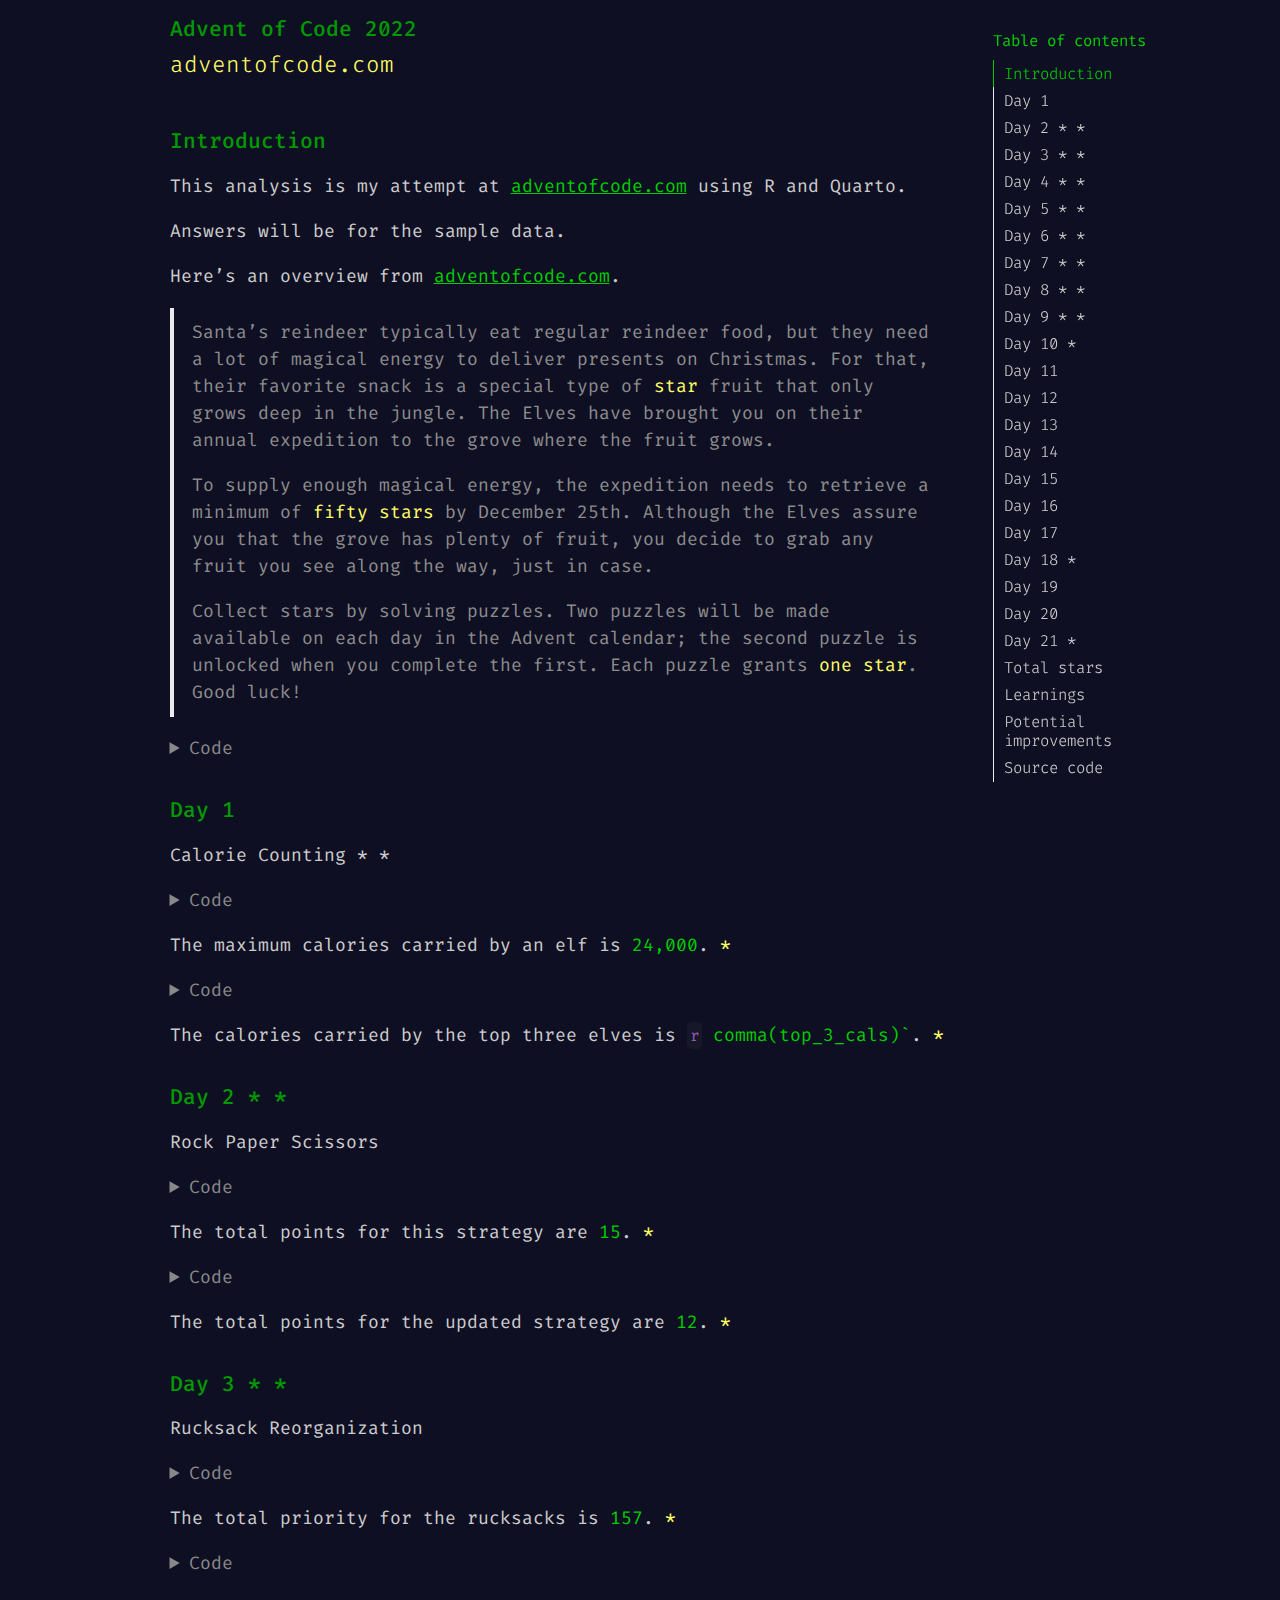
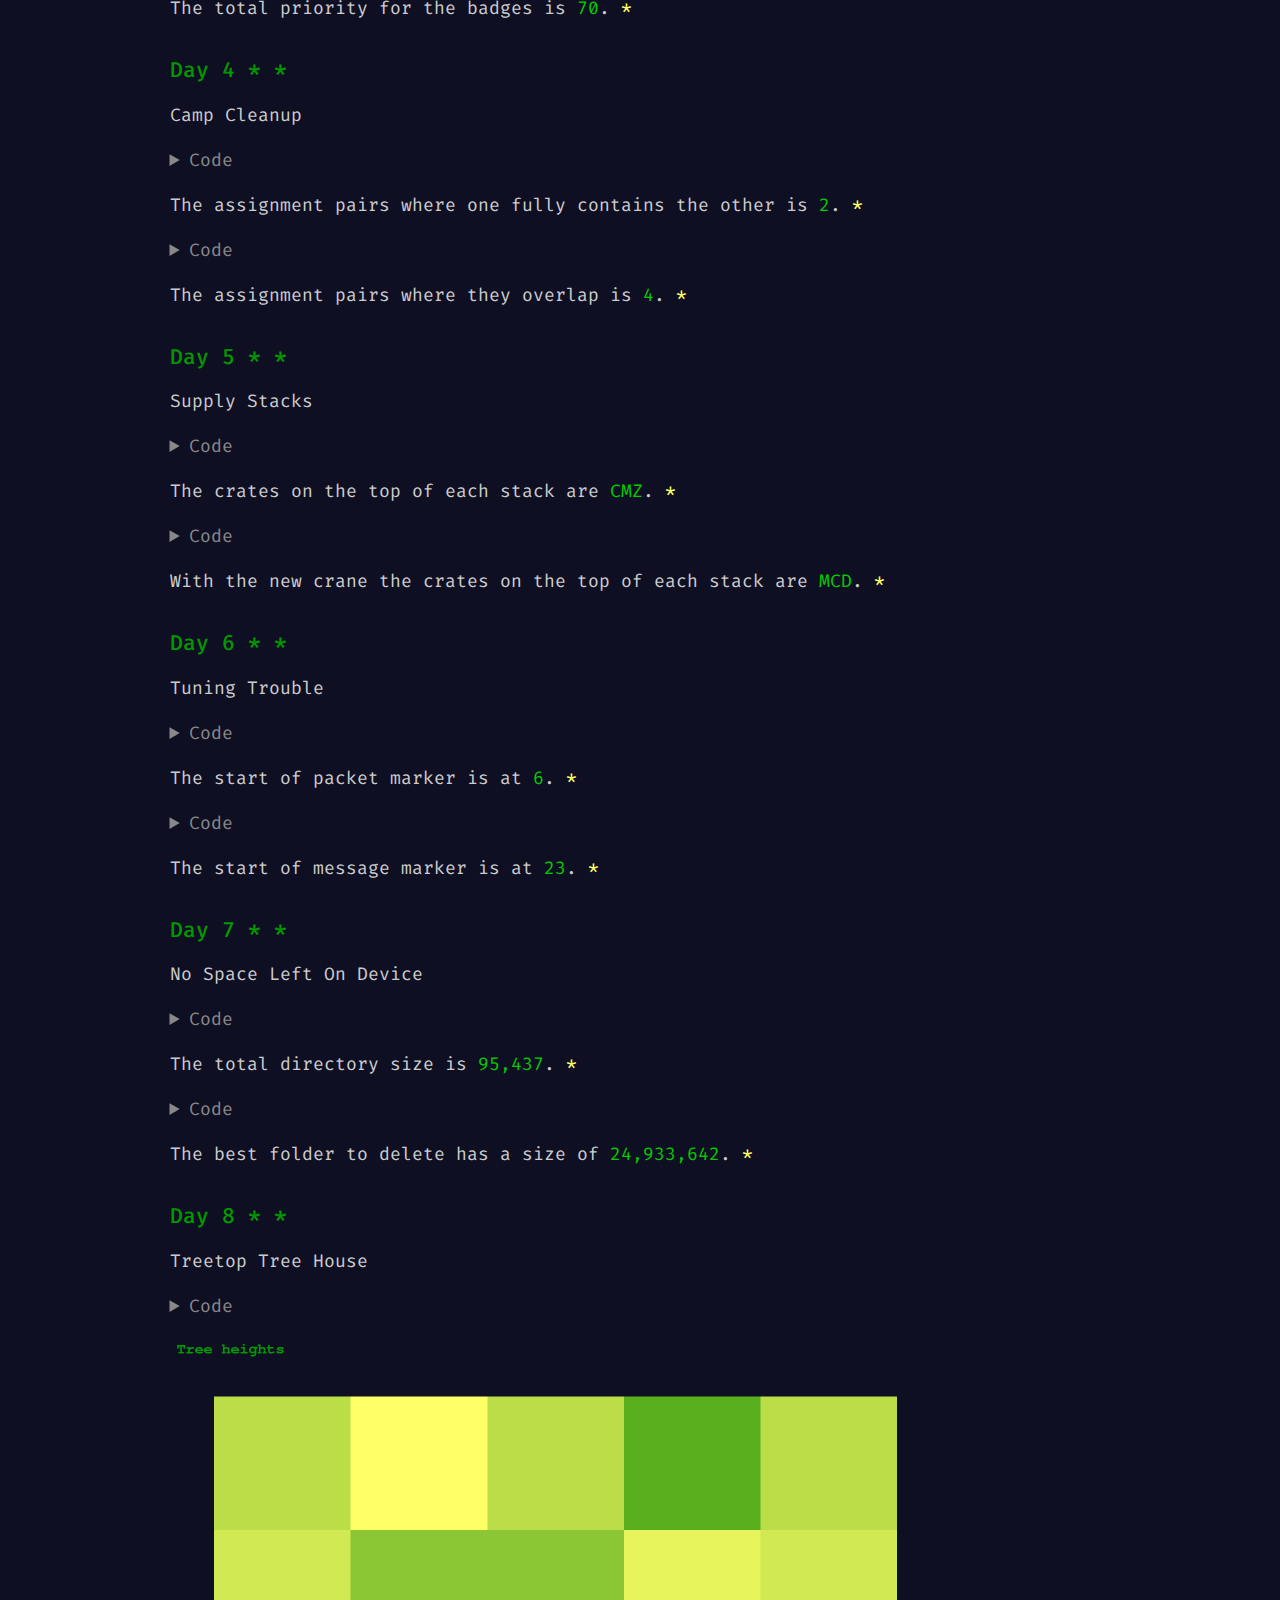
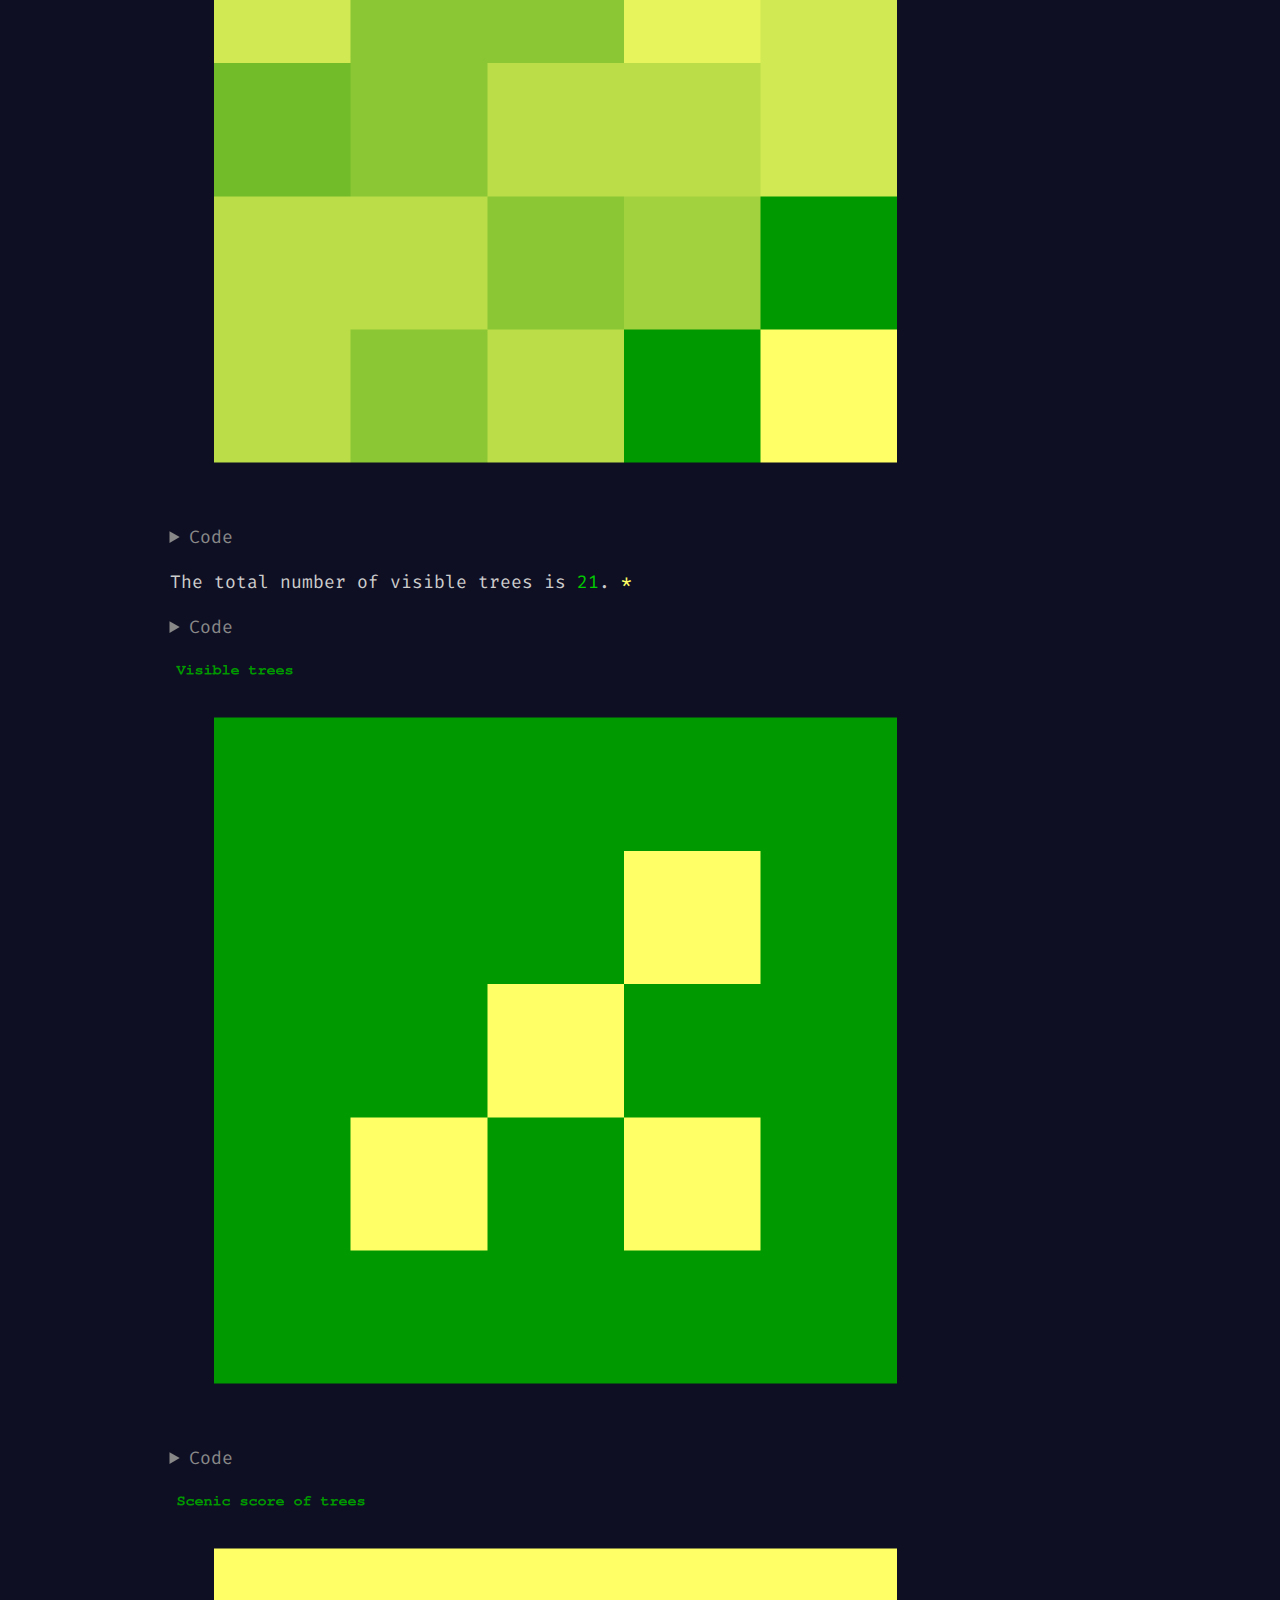
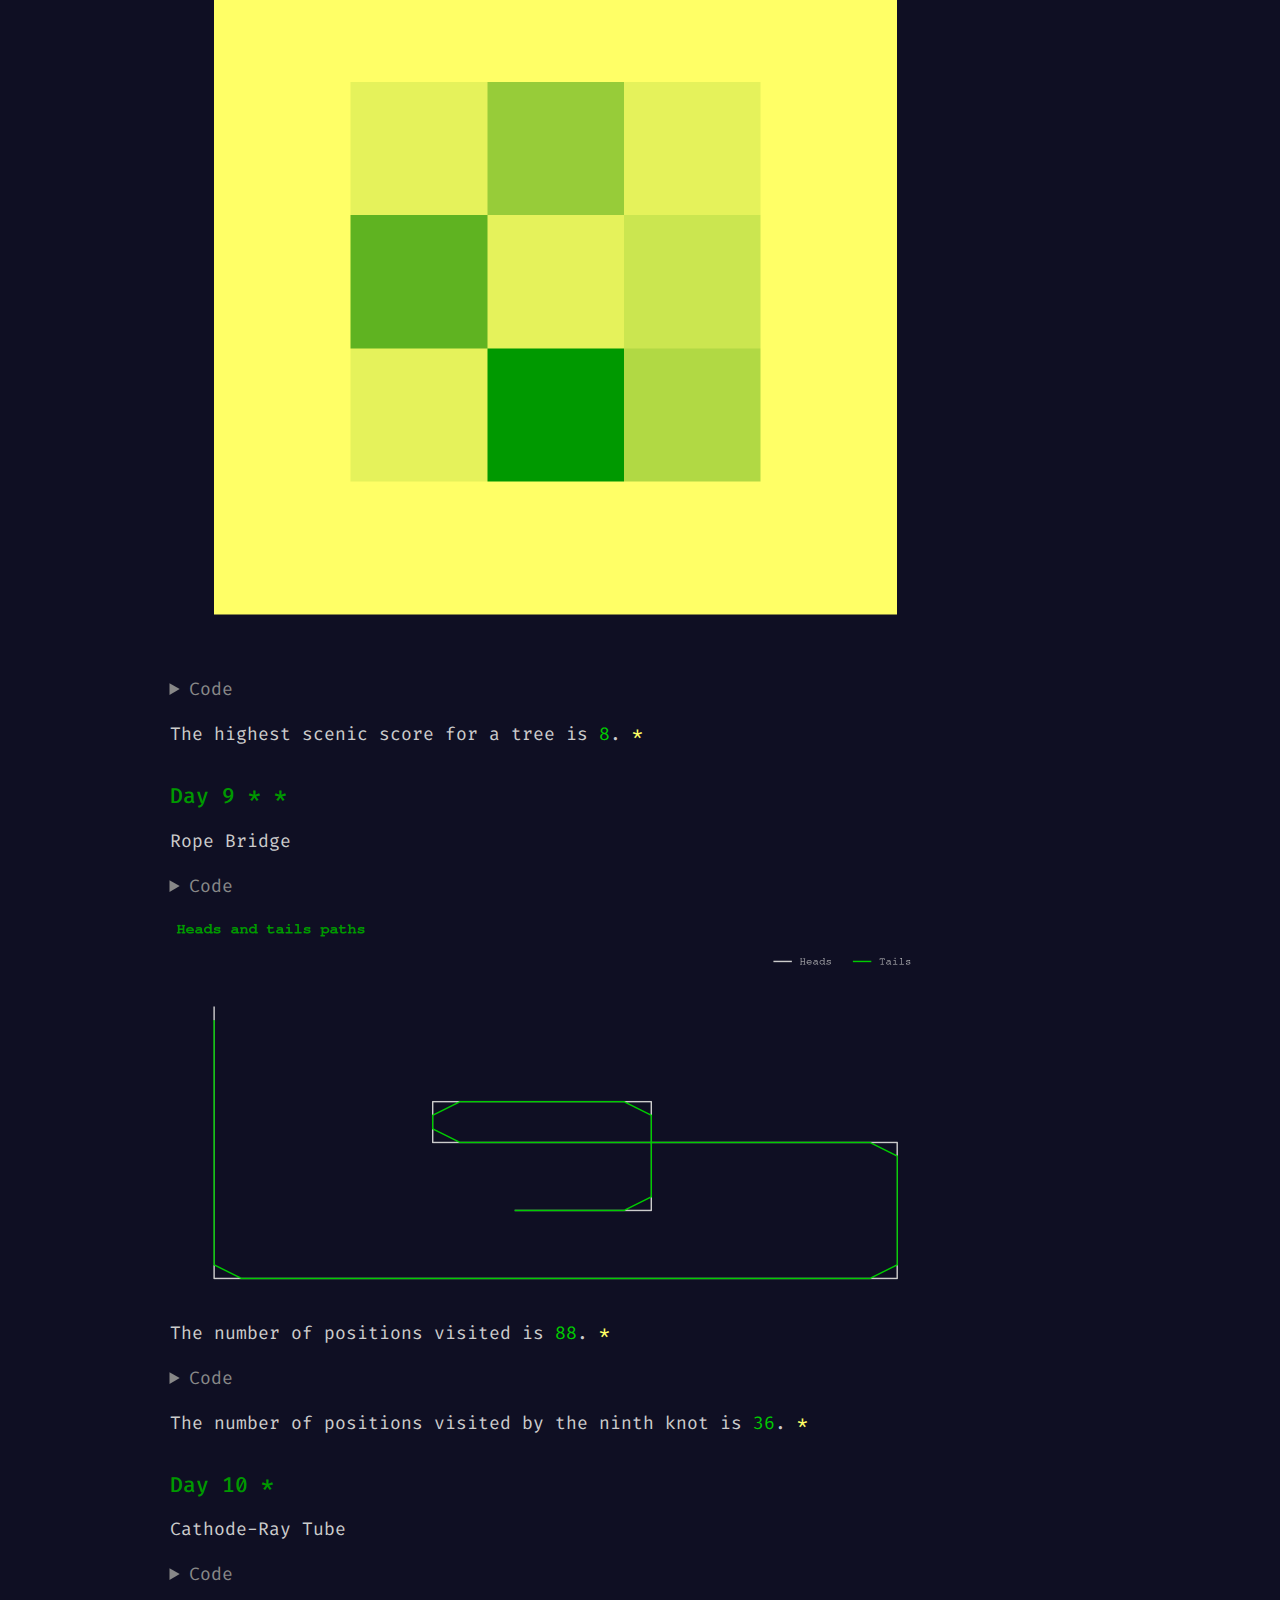
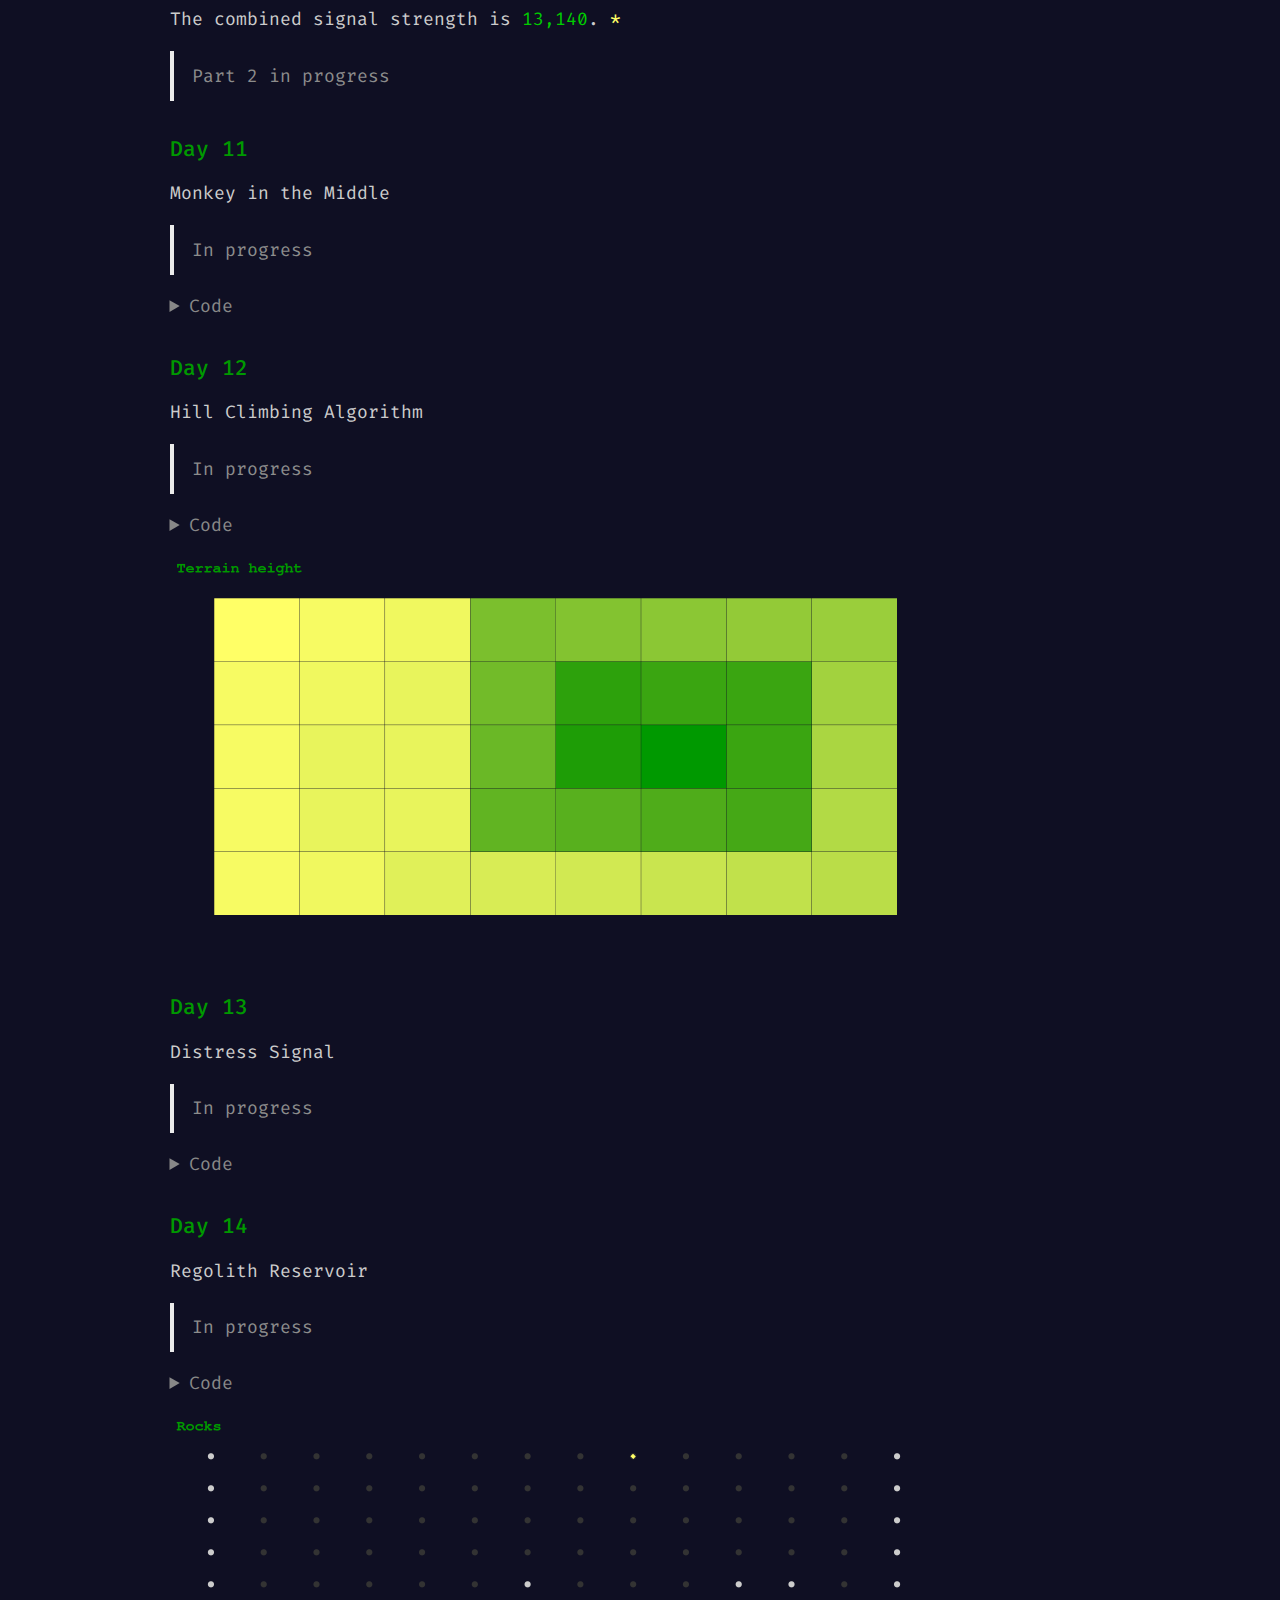
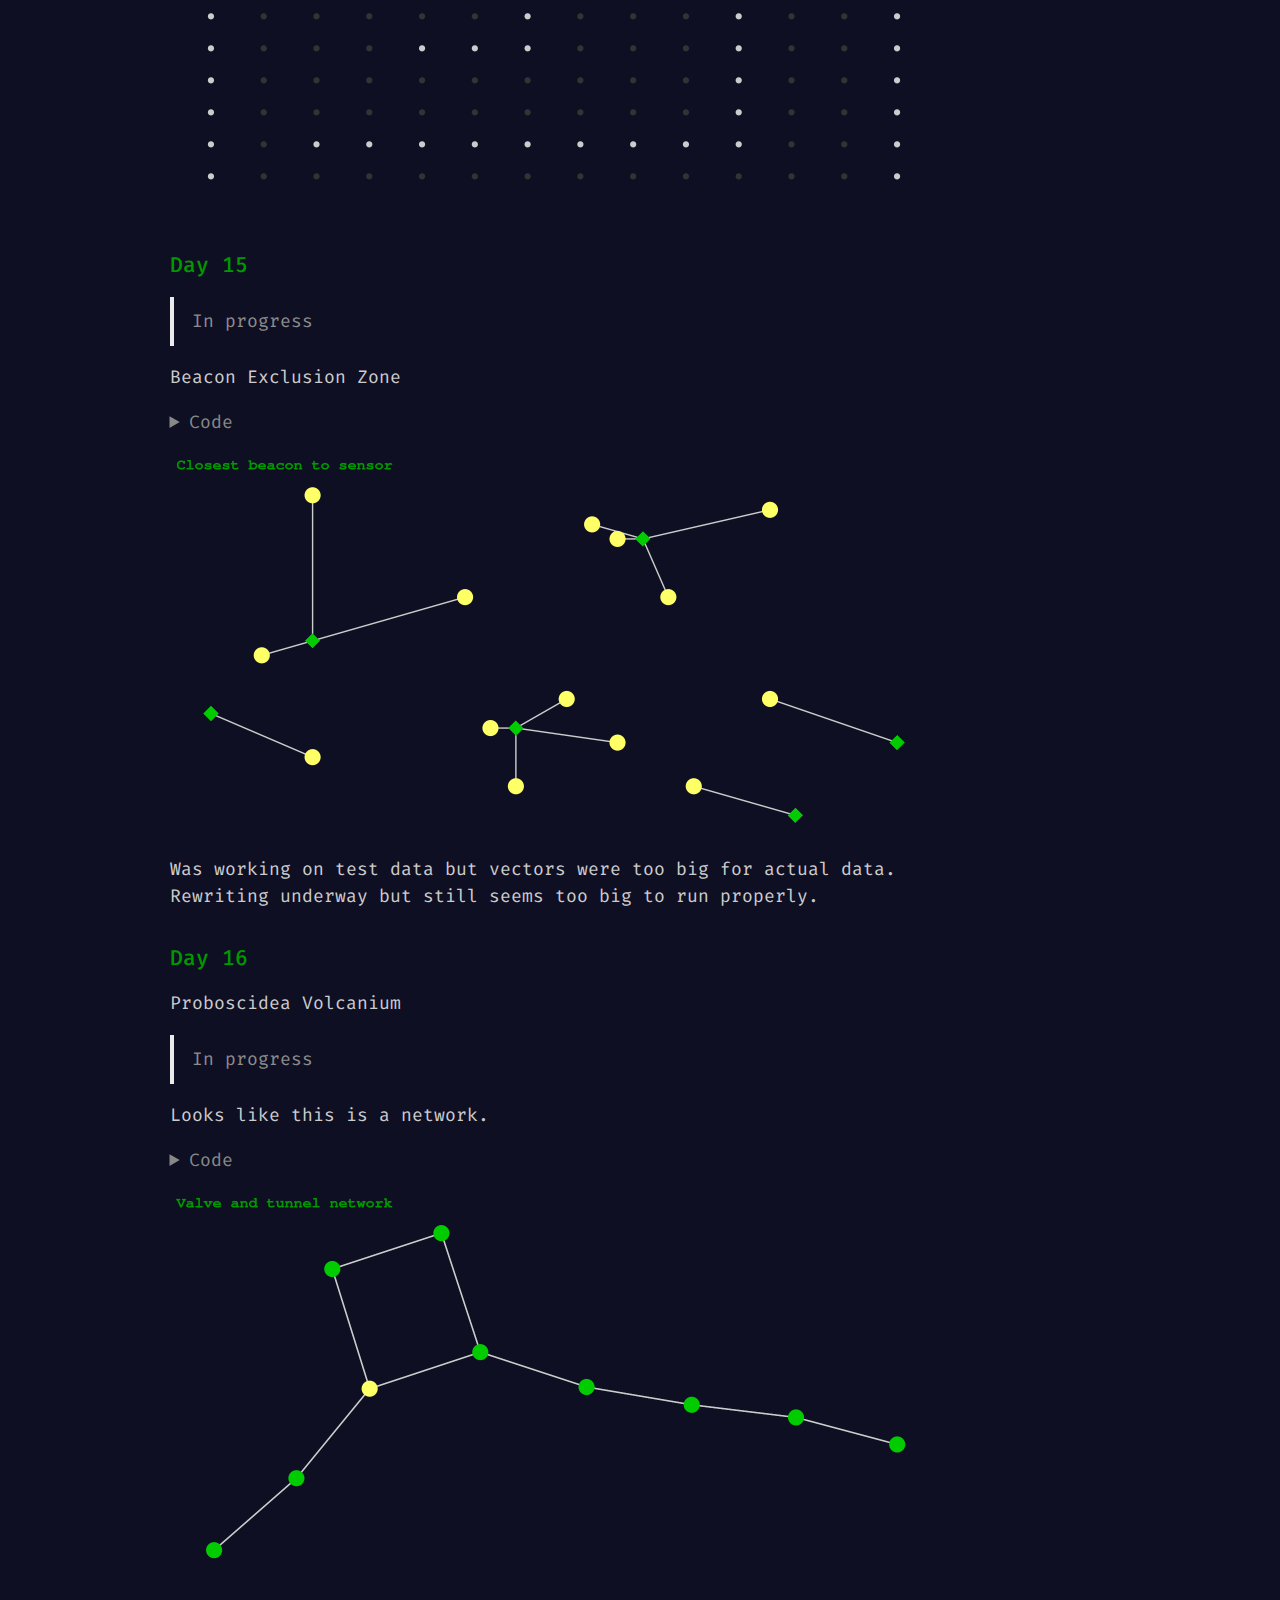
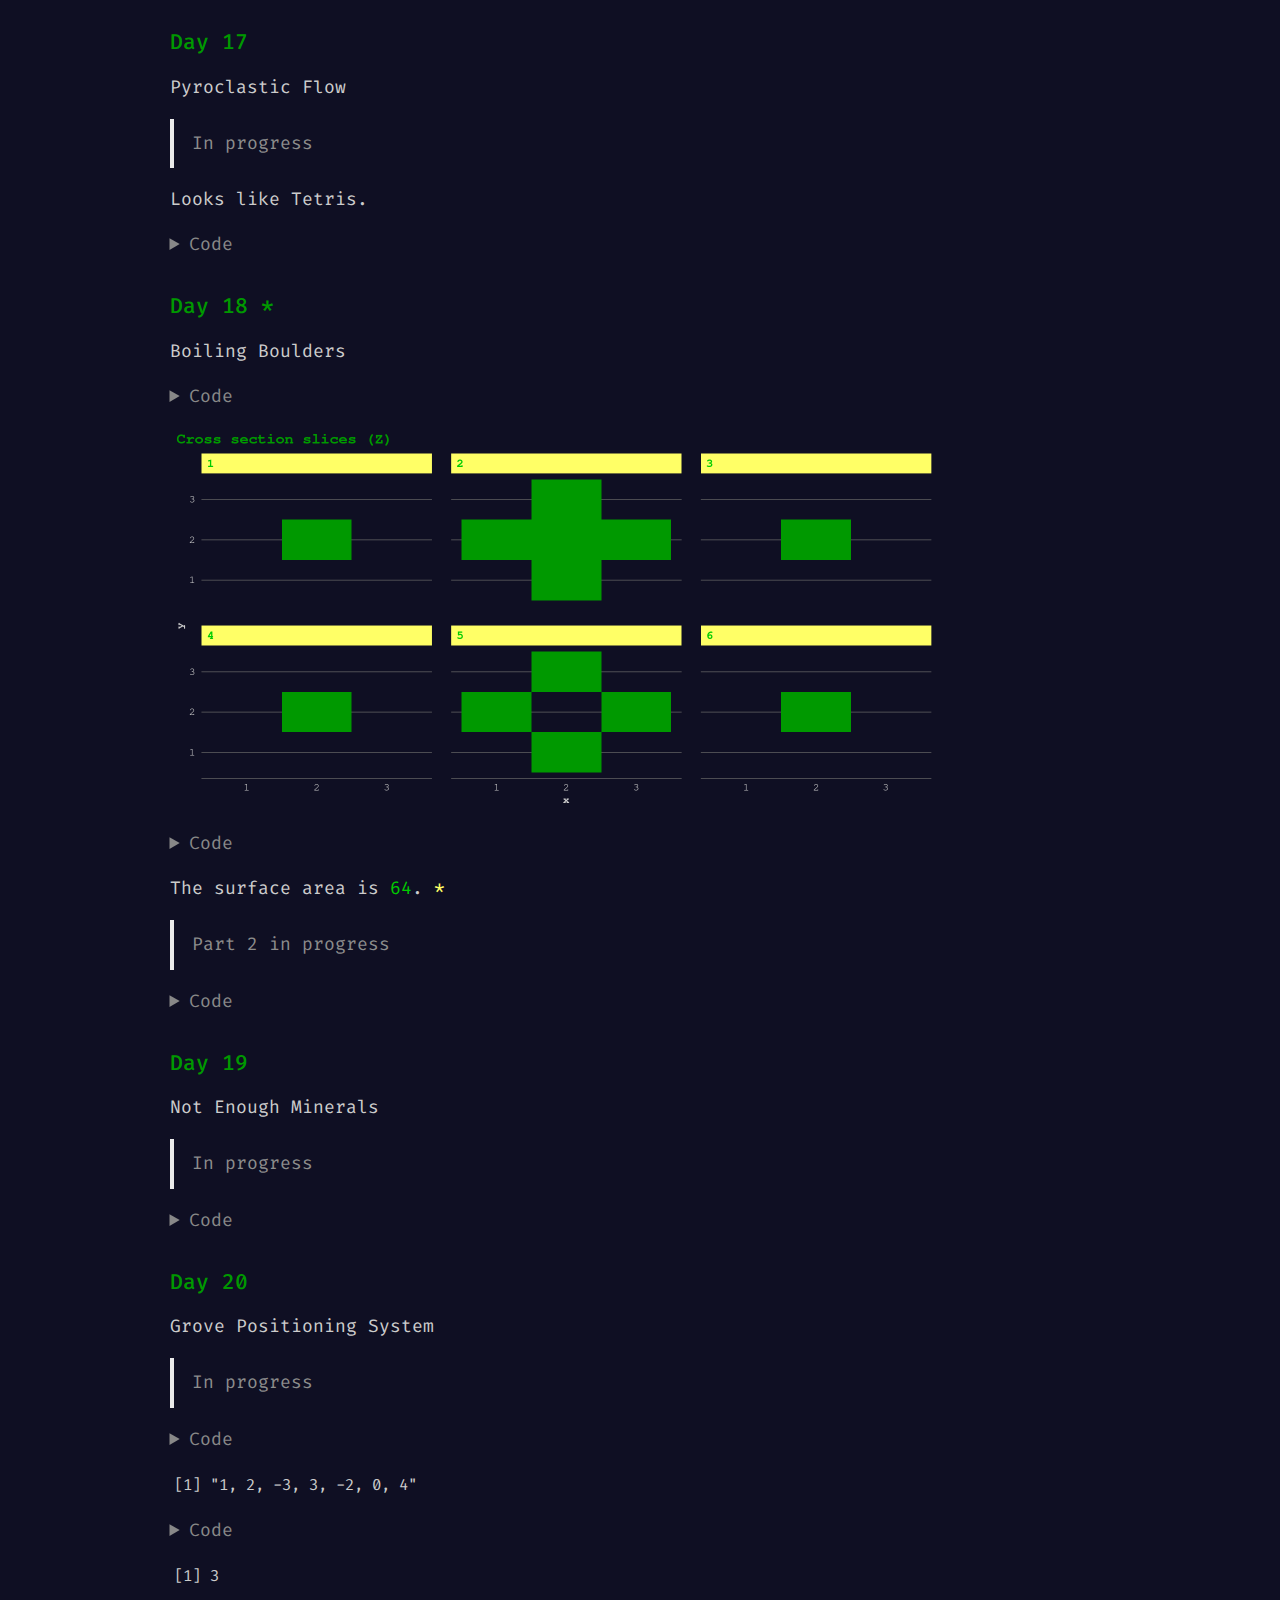
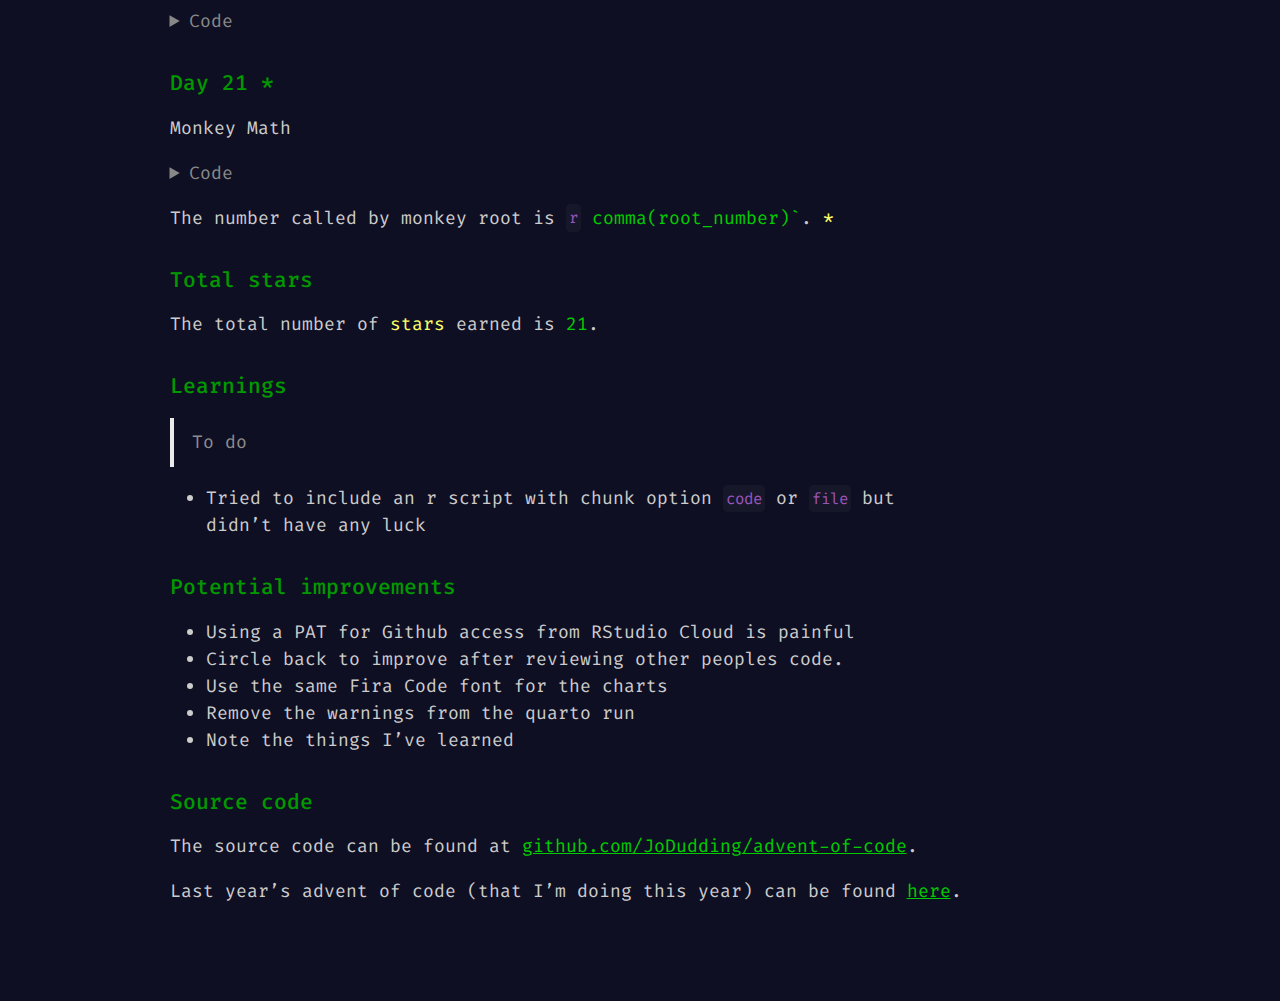
==== index.html @ 0a49ff52 "day 21 one star so far" ====
<!DOCTYPE html>
<html xmlns="http://www.w3.org/1999/xhtml" lang="en" xml:lang="en"><head>

<meta charset="utf-8">
<meta name="generator" content="quarto-1.1.251">

<meta name="viewport" content="width=device-width, initial-scale=1.0, user-scalable=yes">


<title>Advent of Code 2022</title>
<style>
code{white-space: pre-wrap;}
span.smallcaps{font-variant: small-caps;}
div.columns{display: flex; gap: min(4vw, 1.5em);}
div.column{flex: auto; overflow-x: auto;}
div.hanging-indent{margin-left: 1.5em; text-indent: -1.5em;}
ul.task-list{list-style: none;}
ul.task-list li input[type="checkbox"] {
  width: 0.8em;
  margin: 0 0.8em 0.2em -1.6em;
  vertical-align: middle;
}
pre > code.sourceCode { white-space: pre; position: relative; }
pre > code.sourceCode > span { display: inline-block; line-height: 1.25; }
pre > code.sourceCode > span:empty { height: 1.2em; }
.sourceCode { overflow: visible; }
code.sourceCode > span { color: inherit; text-decoration: inherit; }
div.sourceCode { margin: 1em 0; }
pre.sourceCode { margin: 0; }
@media screen {
div.sourceCode { overflow: auto; }
}
@media print {
pre > code.sourceCode { white-space: pre-wrap; }
pre > code.sourceCode > span { text-indent: -5em; padding-left: 5em; }
}
pre.numberSource code
  { counter-reset: source-line 0; }
pre.numberSource code > span
  { position: relative; left: -4em; counter-increment: source-line; }
pre.numberSource code > span > a:first-child::before
  { content: counter(source-line);
    position: relative; left: -1em; text-align: right; vertical-align: baseline;
    border: none; display: inline-block;
    -webkit-touch-callout: none; -webkit-user-select: none;
    -khtml-user-select: none; -moz-user-select: none;
    -ms-user-select: none; user-select: none;
    padding: 0 4px; width: 4em;
    color: #aaaaaa;
  }
pre.numberSource { margin-left: 3em; border-left: 1px solid #aaaaaa;  padding-left: 4px; }
div.sourceCode
  {   }
@media screen {
pre > code.sourceCode > span > a:first-child::before { text-decoration: underline; }
}
code span.al { color: #ff0000; font-weight: bold; } /* Alert */
code span.an { color: #60a0b0; font-weight: bold; font-style: italic; } /* Annotation */
code span.at { color: #7d9029; } /* Attribute */
code span.bn { color: #40a070; } /* BaseN */
code span.bu { color: #008000; } /* BuiltIn */
code span.cf { color: #007020; font-weight: bold; } /* ControlFlow */
code span.ch { color: #4070a0; } /* Char */
code span.cn { color: #880000; } /* Constant */
code span.co { color: #60a0b0; font-style: italic; } /* Comment */
code span.cv { color: #60a0b0; font-weight: bold; font-style: italic; } /* CommentVar */
code span.do { color: #ba2121; font-style: italic; } /* Documentation */
code span.dt { color: #902000; } /* DataType */
code span.dv { color: #40a070; } /* DecVal */
code span.er { color: #ff0000; font-weight: bold; } /* Error */
code span.ex { } /* Extension */
code span.fl { color: #40a070; } /* Float */
code span.fu { color: #06287e; } /* Function */
code span.im { color: #008000; font-weight: bold; } /* Import */
code span.in { color: #60a0b0; font-weight: bold; font-style: italic; } /* Information */
code span.kw { color: #007020; font-weight: bold; } /* Keyword */
code span.op { color: #666666; } /* Operator */
code span.ot { color: #007020; } /* Other */
code span.pp { color: #bc7a00; } /* Preprocessor */
code span.sc { color: #4070a0; } /* SpecialChar */
code span.ss { color: #bb6688; } /* SpecialString */
code span.st { color: #4070a0; } /* String */
code span.va { color: #19177c; } /* Variable */
code span.vs { color: #4070a0; } /* VerbatimString */
code span.wa { color: #60a0b0; font-weight: bold; font-style: italic; } /* Warning */
</style>


<script src="index_files/libs/clipboard/clipboard.min.js"></script>
<script src="index_files/libs/quarto-html/quarto.js"></script>
<script src="index_files/libs/quarto-html/popper.min.js"></script>
<script src="index_files/libs/quarto-html/tippy.umd.min.js"></script>
<script src="index_files/libs/quarto-html/anchor.min.js"></script>
<link href="index_files/libs/quarto-html/tippy.css" rel="stylesheet">
<link href="index_files/libs/quarto-html/quarto-syntax-highlighting-dark.css" rel="stylesheet" id="quarto-text-highlighting-styles">
<script src="index_files/libs/bootstrap/bootstrap.min.js"></script>
<link href="index_files/libs/bootstrap/bootstrap-icons.css" rel="stylesheet">
<link href="index_files/libs/bootstrap/bootstrap.min.css" rel="stylesheet" id="quarto-bootstrap" data-mode="dark">


</head>

<body>

<div id="quarto-content" class="page-columns page-rows-contents page-layout-article">
<div id="quarto-margin-sidebar" class="sidebar margin-sidebar">
  <nav id="TOC" role="doc-toc" class="toc-active">
    <h2 id="toc-title">Table of contents</h2>
   
  <ul>
  <li><a href="#introduction" id="toc-introduction" class="nav-link active" data-scroll-target="#introduction">Introduction</a></li>
  <li><a href="#day-1" id="toc-day-1" class="nav-link" data-scroll-target="#day-1">Day 1</a></li>
  <li><a href="#day-2" id="toc-day-2" class="nav-link" data-scroll-target="#day-2">Day 2 * *</a></li>
  <li><a href="#day-3" id="toc-day-3" class="nav-link" data-scroll-target="#day-3">Day 3 * *</a></li>
  <li><a href="#day-4" id="toc-day-4" class="nav-link" data-scroll-target="#day-4">Day 4 * *</a></li>
  <li><a href="#day-5" id="toc-day-5" class="nav-link" data-scroll-target="#day-5">Day 5 * *</a></li>
  <li><a href="#day-6" id="toc-day-6" class="nav-link" data-scroll-target="#day-6">Day 6 * *</a></li>
  <li><a href="#day-7" id="toc-day-7" class="nav-link" data-scroll-target="#day-7">Day 7 * *</a></li>
  <li><a href="#day-8" id="toc-day-8" class="nav-link" data-scroll-target="#day-8">Day 8 * *</a></li>
  <li><a href="#day-9" id="toc-day-9" class="nav-link" data-scroll-target="#day-9">Day 9 * *</a></li>
  <li><a href="#day-10" id="toc-day-10" class="nav-link" data-scroll-target="#day-10">Day 10 *</a></li>
  <li><a href="#day-11" id="toc-day-11" class="nav-link" data-scroll-target="#day-11">Day 11</a></li>
  <li><a href="#day-12" id="toc-day-12" class="nav-link" data-scroll-target="#day-12">Day 12</a></li>
  <li><a href="#day-13" id="toc-day-13" class="nav-link" data-scroll-target="#day-13">Day 13</a></li>
  <li><a href="#day-14" id="toc-day-14" class="nav-link" data-scroll-target="#day-14">Day 14</a></li>
  <li><a href="#day-15" id="toc-day-15" class="nav-link" data-scroll-target="#day-15">Day 15</a></li>
  <li><a href="#day-16" id="toc-day-16" class="nav-link" data-scroll-target="#day-16">Day 16</a></li>
  <li><a href="#day-17" id="toc-day-17" class="nav-link" data-scroll-target="#day-17">Day 17</a></li>
  <li><a href="#day-18" id="toc-day-18" class="nav-link" data-scroll-target="#day-18">Day 18 *</a></li>
  <li><a href="#day-19" id="toc-day-19" class="nav-link" data-scroll-target="#day-19">Day 19</a></li>
  <li><a href="#day-20" id="toc-day-20" class="nav-link" data-scroll-target="#day-20">Day 20</a></li>
  <li><a href="#day-21" id="toc-day-21" class="nav-link" data-scroll-target="#day-21">Day 21 *</a></li>
  <li><a href="#total-stars" id="toc-total-stars" class="nav-link" data-scroll-target="#total-stars">Total stars</a></li>
  <li><a href="#learnings" id="toc-learnings" class="nav-link" data-scroll-target="#learnings">Learnings</a></li>
  <li><a href="#potential-improvements" id="toc-potential-improvements" class="nav-link" data-scroll-target="#potential-improvements">Potential improvements</a></li>
  <li><a href="#source-code" id="toc-source-code" class="nav-link" data-scroll-target="#source-code">Source code</a></li>
  </ul>
</nav>
</div>
<main class="content" id="quarto-document-content">

<header id="title-block-header" class="quarto-title-block default">
<div class="quarto-title">
<h1 class="title">Advent of Code 2022</h1>
<p class="subtitle lead"><a href="https://adventofcode.com/" class="aoc-yellow">adventofcode.com</a></p>
</div>



<div class="quarto-title-meta">

    
    
  </div>
  

</header>

<section id="introduction" class="level1">
<h1>Introduction</h1>
<p>This analysis is my attempt at <a href="https://adventofcode.com/">adventofcode.com</a> using R and Quarto.</p>
<p>Answers will be for the sample data.</p>
<p>Here’s an overview from <a href="https://adventofcode.com/">adventofcode.com</a>.</p>
<blockquote class="blockquote">
<p>Santa’s reindeer typically eat regular reindeer food, but they need a lot of magical energy to deliver presents on Christmas. For that, their favorite snack is a special type of <span class="aoc-yellow">star</span> fruit that only grows deep in the jungle. The Elves have brought you on their annual expedition to the grove where the fruit grows.</p>
<p>To supply enough magical energy, the expedition needs to retrieve a minimum of <span class="aoc-yellow">fifty stars</span> by December 25th. Although the Elves assure you that the grove has plenty of fruit, you decide to grab any fruit you see along the way, just in case.</p>
<p>Collect stars by solving puzzles. Two puzzles will be made available on each day in the Advent calendar; the second puzzle is unlocked when you complete the first. Each puzzle grants <span class="aoc-yellow">one star</span>. Good luck!</p>
</blockquote>
<div class="cell">
<details>
<summary>Code</summary>
<div class="sourceCode cell-code" id="cb1"><pre class="sourceCode r code-with-copy"><code class="sourceCode r"><span id="cb1-1"><a href="#cb1-1" aria-hidden="true" tabindex="-1"></a><span class="fu">library</span>(tidyverse)</span>
<span id="cb1-2"><a href="#cb1-2" aria-hidden="true" tabindex="-1"></a><span class="fu">library</span>(scales)</span>
<span id="cb1-3"><a href="#cb1-3" aria-hidden="true" tabindex="-1"></a><span class="fu">library</span>(here)</span>
<span id="cb1-4"><a href="#cb1-4" aria-hidden="true" tabindex="-1"></a><span class="fu">library</span>(gfonts)</span>
<span id="cb1-5"><a href="#cb1-5" aria-hidden="true" tabindex="-1"></a><span class="fu">library</span>(patchwork)</span>
<span id="cb1-6"><a href="#cb1-6" aria-hidden="true" tabindex="-1"></a><span class="fu">library</span>(jsonlite)</span>
<span id="cb1-7"><a href="#cb1-7" aria-hidden="true" tabindex="-1"></a><span class="fu">library</span>(tidygraph)</span>
<span id="cb1-8"><a href="#cb1-8" aria-hidden="true" tabindex="-1"></a><span class="fu">library</span>(ggraph)</span>
<span id="cb1-9"><a href="#cb1-9" aria-hidden="true" tabindex="-1"></a></span>
<span id="cb1-10"><a href="#cb1-10" aria-hidden="true" tabindex="-1"></a><span class="fu">options</span>(</span>
<span id="cb1-11"><a href="#cb1-11" aria-hidden="true" tabindex="-1"></a>  <span class="at">dplyr.width =</span> <span class="cn">Inf</span>,</span>
<span id="cb1-12"><a href="#cb1-12" aria-hidden="true" tabindex="-1"></a>  <span class="at">papersize =</span> <span class="st">"a4"</span>,</span>
<span id="cb1-13"><a href="#cb1-13" aria-hidden="true" tabindex="-1"></a>  <span class="at">tab.width =</span> <span class="dv">2</span>,</span>
<span id="cb1-14"><a href="#cb1-14" aria-hidden="true" tabindex="-1"></a>  <span class="at">width =</span> <span class="dv">80</span>,</span>
<span id="cb1-15"><a href="#cb1-15" aria-hidden="true" tabindex="-1"></a>  <span class="at">max.print =</span> <span class="dv">25</span>,</span>
<span id="cb1-16"><a href="#cb1-16" aria-hidden="true" tabindex="-1"></a>  <span class="at">stringsAsFactors =</span> <span class="cn">FALSE</span>,</span>
<span id="cb1-17"><a href="#cb1-17" aria-hidden="true" tabindex="-1"></a>  <span class="at">lubridate.week.start =</span> <span class="dv">6</span>,</span>
<span id="cb1-18"><a href="#cb1-18" aria-hidden="true" tabindex="-1"></a>  <span class="at">tibble.print_max =</span> <span class="dv">25</span>,</span>
<span id="cb1-19"><a href="#cb1-19" aria-hidden="true" tabindex="-1"></a>  <span class="at">tibble.print_min =</span> <span class="dv">25</span>,</span>
<span id="cb1-20"><a href="#cb1-20" aria-hidden="true" tabindex="-1"></a>  <span class="at">tibble.width =</span> <span class="cn">Inf</span>,</span>
<span id="cb1-21"><a href="#cb1-21" aria-hidden="true" tabindex="-1"></a>  <span class="at">dplyr.summarise.inform =</span> <span class="cn">FALSE</span>,</span>
<span id="cb1-22"><a href="#cb1-22" aria-hidden="true" tabindex="-1"></a>  <span class="at">tidyverse.quiet =</span> <span class="cn">TRUE</span></span>
<span id="cb1-23"><a href="#cb1-23" aria-hidden="true" tabindex="-1"></a>)</span>
<span id="cb1-24"><a href="#cb1-24" aria-hidden="true" tabindex="-1"></a></span>
<span id="cb1-25"><a href="#cb1-25" aria-hidden="true" tabindex="-1"></a><span class="fu">source</span>(<span class="st">'aoc-theme.r'</span>)</span>
<span id="cb1-26"><a href="#cb1-26" aria-hidden="true" tabindex="-1"></a></span>
<span id="cb1-27"><a href="#cb1-27" aria-hidden="true" tabindex="-1"></a>stars <span class="ot">&lt;-</span> <span class="dv">0</span></span></code><button title="Copy to Clipboard" class="code-copy-button"><i class="bi"></i></button></pre></div>
</details>
</div>
</section>
<section id="day-1" class="level1">
<h1>Day 1</h1>
<p>Calorie Counting * *</p>
<div class="cell">
<details>
<summary>Code</summary>
<div class="sourceCode cell-code" id="cb2"><pre class="sourceCode r code-with-copy"><code class="sourceCode r"><span id="cb2-1"><a href="#cb2-1" aria-hidden="true" tabindex="-1"></a>df1 <span class="ot">&lt;-</span> <span class="fu">tibble</span>(<span class="at">cals =</span> <span class="fu">readLines</span>(<span class="st">'inputs/day1-part1.csv'</span>)) <span class="sc">|&gt;</span></span>
<span id="cb2-2"><a href="#cb2-2" aria-hidden="true" tabindex="-1"></a>  <span class="fu">mutate</span>(</span>
<span id="cb2-3"><a href="#cb2-3" aria-hidden="true" tabindex="-1"></a>    <span class="at">cals =</span> <span class="fu">as.numeric</span>(cals),</span>
<span id="cb2-4"><a href="#cb2-4" aria-hidden="true" tabindex="-1"></a>    <span class="at">row =</span> <span class="fu">row_number</span>(),</span>
<span id="cb2-5"><a href="#cb2-5" aria-hidden="true" tabindex="-1"></a>    <span class="at">elf =</span> <span class="fu">case_when</span>(</span>
<span id="cb2-6"><a href="#cb2-6" aria-hidden="true" tabindex="-1"></a>      row <span class="sc">==</span> <span class="dv">1</span> <span class="sc">~</span> row,</span>
<span id="cb2-7"><a href="#cb2-7" aria-hidden="true" tabindex="-1"></a>      <span class="fu">is.na</span>(cals) <span class="sc">~</span> row</span>
<span id="cb2-8"><a href="#cb2-8" aria-hidden="true" tabindex="-1"></a>    )</span>
<span id="cb2-9"><a href="#cb2-9" aria-hidden="true" tabindex="-1"></a>  ) <span class="sc">|&gt;</span></span>
<span id="cb2-10"><a href="#cb2-10" aria-hidden="true" tabindex="-1"></a>  <span class="fu">fill</span>(elf) <span class="sc">|&gt;</span></span>
<span id="cb2-11"><a href="#cb2-11" aria-hidden="true" tabindex="-1"></a>  <span class="fu">filter</span>(<span class="sc">!</span><span class="fu">is.na</span>(cals)) <span class="sc">|&gt;</span></span>
<span id="cb2-12"><a href="#cb2-12" aria-hidden="true" tabindex="-1"></a>  <span class="fu">group_by</span>(elf) <span class="sc">|&gt;</span></span>
<span id="cb2-13"><a href="#cb2-13" aria-hidden="true" tabindex="-1"></a>  <span class="fu">summarise</span>(<span class="at">cals =</span> <span class="fu">sum</span>(cals)) <span class="sc">|&gt;</span></span>
<span id="cb2-14"><a href="#cb2-14" aria-hidden="true" tabindex="-1"></a>  <span class="fu">ungroup</span>() <span class="sc">|&gt;</span></span>
<span id="cb2-15"><a href="#cb2-15" aria-hidden="true" tabindex="-1"></a>  <span class="fu">arrange</span>(<span class="sc">-</span>cals)</span>
<span id="cb2-16"><a href="#cb2-16" aria-hidden="true" tabindex="-1"></a></span>
<span id="cb2-17"><a href="#cb2-17" aria-hidden="true" tabindex="-1"></a>stars <span class="ot">&lt;-</span> stars <span class="sc">+</span> <span class="dv">1</span></span></code><button title="Copy to Clipboard" class="code-copy-button"><i class="bi"></i></button></pre></div>
</details>
</div>
<p>The maximum calories carried by an elf is <span class="aoc-green">24,000</span>. <span class="aoc-yellow">*</span></p>
<div class="cell">
<details>
<summary>Code</summary>
<div class="sourceCode cell-code" id="cb3"><pre class="sourceCode r code-with-copy"><code class="sourceCode r"><span id="cb3-1"><a href="#cb3-1" aria-hidden="true" tabindex="-1"></a>top_3_cals <span class="ot">&lt;-</span> df1 <span class="sc">|&gt;</span></span>
<span id="cb3-2"><a href="#cb3-2" aria-hidden="true" tabindex="-1"></a>  <span class="fu">head</span>(<span class="dv">3</span>) <span class="sc">|&gt;</span></span>
<span id="cb3-3"><a href="#cb3-3" aria-hidden="true" tabindex="-1"></a>  <span class="fu">summarise</span>(<span class="at">cals =</span> <span class="fu">sum</span>(cals)) <span class="sc">|&gt;</span></span>
<span id="cb3-4"><a href="#cb3-4" aria-hidden="true" tabindex="-1"></a>  <span class="fu">pull</span>(cals)</span>
<span id="cb3-5"><a href="#cb3-5" aria-hidden="true" tabindex="-1"></a></span>
<span id="cb3-6"><a href="#cb3-6" aria-hidden="true" tabindex="-1"></a>stars <span class="ot">&lt;-</span> stars <span class="sc">+</span> <span class="dv">1</span></span></code><button title="Copy to Clipboard" class="code-copy-button"><i class="bi"></i></button></pre></div>
</details>
</div>
<p>The calories carried by the top three elves is <span class="aoc-green"><code>r</code> comma(top_3_cals)`</span>. <span class="aoc-yellow">*</span></p>
</section>
<section id="day-2" class="level1">
<h1>Day 2 * *</h1>
<p>Rock Paper Scissors</p>
<div class="cell">
<details>
<summary>Code</summary>
<div class="sourceCode cell-code" id="cb4"><pre class="sourceCode r code-with-copy"><code class="sourceCode r"><span id="cb4-1"><a href="#cb4-1" aria-hidden="true" tabindex="-1"></a>df2 <span class="ot">&lt;-</span> <span class="fu">tibble</span>(<span class="at">strat =</span> <span class="fu">readLines</span>(<span class="st">'inputs/day2-part1.csv'</span>)) <span class="sc">|&gt;</span></span>
<span id="cb4-2"><a href="#cb4-2" aria-hidden="true" tabindex="-1"></a>  <span class="fu">separate</span>(strat, <span class="at">into =</span> <span class="fu">c</span>(<span class="st">'them'</span>, <span class="st">'us'</span>)) <span class="sc">|&gt;</span></span>
<span id="cb4-3"><a href="#cb4-3" aria-hidden="true" tabindex="-1"></a>  <span class="fu">mutate</span>(</span>
<span id="cb4-4"><a href="#cb4-4" aria-hidden="true" tabindex="-1"></a>    <span class="at">shape =</span> <span class="fu">case_when</span>(</span>
<span id="cb4-5"><a href="#cb4-5" aria-hidden="true" tabindex="-1"></a>      us <span class="sc">==</span> <span class="st">'X'</span> <span class="sc">~</span> <span class="dv">1</span>,</span>
<span id="cb4-6"><a href="#cb4-6" aria-hidden="true" tabindex="-1"></a>      us <span class="sc">==</span> <span class="st">'Y'</span> <span class="sc">~</span> <span class="dv">2</span>,</span>
<span id="cb4-7"><a href="#cb4-7" aria-hidden="true" tabindex="-1"></a>      us <span class="sc">==</span> <span class="st">'Z'</span> <span class="sc">~</span> <span class="dv">3</span></span>
<span id="cb4-8"><a href="#cb4-8" aria-hidden="true" tabindex="-1"></a>    ),</span>
<span id="cb4-9"><a href="#cb4-9" aria-hidden="true" tabindex="-1"></a>    <span class="at">outcome =</span> <span class="fu">case_when</span>(</span>
<span id="cb4-10"><a href="#cb4-10" aria-hidden="true" tabindex="-1"></a>      them <span class="sc">==</span> <span class="st">'A'</span> <span class="sc">&amp;</span> us <span class="sc">==</span> <span class="st">'X'</span> <span class="sc">~</span> <span class="dv">3</span>,</span>
<span id="cb4-11"><a href="#cb4-11" aria-hidden="true" tabindex="-1"></a>      them <span class="sc">==</span> <span class="st">'A'</span> <span class="sc">&amp;</span> us <span class="sc">==</span> <span class="st">'Y'</span> <span class="sc">~</span> <span class="dv">6</span>,</span>
<span id="cb4-12"><a href="#cb4-12" aria-hidden="true" tabindex="-1"></a>      them <span class="sc">==</span> <span class="st">'A'</span> <span class="sc">&amp;</span> us <span class="sc">==</span> <span class="st">'Z'</span> <span class="sc">~</span> <span class="dv">0</span>,</span>
<span id="cb4-13"><a href="#cb4-13" aria-hidden="true" tabindex="-1"></a>      them <span class="sc">==</span> <span class="st">'B'</span> <span class="sc">&amp;</span> us <span class="sc">==</span> <span class="st">'X'</span> <span class="sc">~</span> <span class="dv">0</span>,</span>
<span id="cb4-14"><a href="#cb4-14" aria-hidden="true" tabindex="-1"></a>      them <span class="sc">==</span> <span class="st">'B'</span> <span class="sc">&amp;</span> us <span class="sc">==</span> <span class="st">'Y'</span> <span class="sc">~</span> <span class="dv">3</span>,</span>
<span id="cb4-15"><a href="#cb4-15" aria-hidden="true" tabindex="-1"></a>      them <span class="sc">==</span> <span class="st">'B'</span> <span class="sc">&amp;</span> us <span class="sc">==</span> <span class="st">'Z'</span> <span class="sc">~</span> <span class="dv">6</span>,</span>
<span id="cb4-16"><a href="#cb4-16" aria-hidden="true" tabindex="-1"></a>      them <span class="sc">==</span> <span class="st">'C'</span> <span class="sc">&amp;</span> us <span class="sc">==</span> <span class="st">'X'</span> <span class="sc">~</span> <span class="dv">6</span>,</span>
<span id="cb4-17"><a href="#cb4-17" aria-hidden="true" tabindex="-1"></a>      them <span class="sc">==</span> <span class="st">'C'</span> <span class="sc">&amp;</span> us <span class="sc">==</span> <span class="st">'Y'</span> <span class="sc">~</span> <span class="dv">0</span>,</span>
<span id="cb4-18"><a href="#cb4-18" aria-hidden="true" tabindex="-1"></a>      them <span class="sc">==</span> <span class="st">'C'</span> <span class="sc">&amp;</span> us <span class="sc">==</span> <span class="st">'Z'</span> <span class="sc">~</span> <span class="dv">3</span></span>
<span id="cb4-19"><a href="#cb4-19" aria-hidden="true" tabindex="-1"></a>    ),</span>
<span id="cb4-20"><a href="#cb4-20" aria-hidden="true" tabindex="-1"></a>    <span class="at">score =</span> shape <span class="sc">+</span> outcome</span>
<span id="cb4-21"><a href="#cb4-21" aria-hidden="true" tabindex="-1"></a>  ) </span>
<span id="cb4-22"><a href="#cb4-22" aria-hidden="true" tabindex="-1"></a></span>
<span id="cb4-23"><a href="#cb4-23" aria-hidden="true" tabindex="-1"></a>stars <span class="ot">&lt;-</span> stars <span class="sc">+</span> <span class="dv">1</span></span></code><button title="Copy to Clipboard" class="code-copy-button"><i class="bi"></i></button></pre></div>
</details>
</div>
<p>The total points for this strategy are <span class="aoc-green">15</span>. <span class="aoc-yellow">*</span></p>
<div class="cell">
<details>
<summary>Code</summary>
<div class="sourceCode cell-code" id="cb5"><pre class="sourceCode r code-with-copy"><code class="sourceCode r"><span id="cb5-1"><a href="#cb5-1" aria-hidden="true" tabindex="-1"></a>df2_p2 <span class="ot">&lt;-</span> df2 <span class="sc">|&gt;</span></span>
<span id="cb5-2"><a href="#cb5-2" aria-hidden="true" tabindex="-1"></a>  <span class="fu">mutate</span>(</span>
<span id="cb5-3"><a href="#cb5-3" aria-hidden="true" tabindex="-1"></a>    <span class="at">outcome =</span> us,</span>
<span id="cb5-4"><a href="#cb5-4" aria-hidden="true" tabindex="-1"></a>    <span class="at">us =</span> <span class="fu">case_when</span>(</span>
<span id="cb5-5"><a href="#cb5-5" aria-hidden="true" tabindex="-1"></a>      them <span class="sc">==</span> <span class="st">'A'</span> <span class="sc">&amp;</span> outcome <span class="sc">==</span> <span class="st">'X'</span> <span class="sc">~</span> <span class="st">'Z'</span>,</span>
<span id="cb5-6"><a href="#cb5-6" aria-hidden="true" tabindex="-1"></a>      them <span class="sc">==</span> <span class="st">'A'</span> <span class="sc">&amp;</span> outcome <span class="sc">==</span> <span class="st">'Y'</span> <span class="sc">~</span> <span class="st">'X'</span>,</span>
<span id="cb5-7"><a href="#cb5-7" aria-hidden="true" tabindex="-1"></a>      them <span class="sc">==</span> <span class="st">'A'</span> <span class="sc">&amp;</span> outcome <span class="sc">==</span> <span class="st">'Z'</span> <span class="sc">~</span> <span class="st">'Y'</span>,</span>
<span id="cb5-8"><a href="#cb5-8" aria-hidden="true" tabindex="-1"></a>      them <span class="sc">==</span> <span class="st">'B'</span> <span class="sc">&amp;</span> outcome <span class="sc">==</span> <span class="st">'X'</span> <span class="sc">~</span> <span class="st">'X'</span>,</span>
<span id="cb5-9"><a href="#cb5-9" aria-hidden="true" tabindex="-1"></a>      them <span class="sc">==</span> <span class="st">'B'</span> <span class="sc">&amp;</span> outcome <span class="sc">==</span> <span class="st">'Y'</span> <span class="sc">~</span> <span class="st">'Y'</span>,</span>
<span id="cb5-10"><a href="#cb5-10" aria-hidden="true" tabindex="-1"></a>      them <span class="sc">==</span> <span class="st">'B'</span> <span class="sc">&amp;</span> outcome <span class="sc">==</span> <span class="st">'Z'</span> <span class="sc">~</span> <span class="st">'Z'</span>,</span>
<span id="cb5-11"><a href="#cb5-11" aria-hidden="true" tabindex="-1"></a>      them <span class="sc">==</span> <span class="st">'C'</span> <span class="sc">&amp;</span> outcome <span class="sc">==</span> <span class="st">'X'</span> <span class="sc">~</span> <span class="st">'Y'</span>,</span>
<span id="cb5-12"><a href="#cb5-12" aria-hidden="true" tabindex="-1"></a>      them <span class="sc">==</span> <span class="st">'C'</span> <span class="sc">&amp;</span> outcome <span class="sc">==</span> <span class="st">'Y'</span> <span class="sc">~</span> <span class="st">'Z'</span>,</span>
<span id="cb5-13"><a href="#cb5-13" aria-hidden="true" tabindex="-1"></a>      them <span class="sc">==</span> <span class="st">'C'</span> <span class="sc">&amp;</span> outcome <span class="sc">==</span> <span class="st">'Z'</span> <span class="sc">~</span> <span class="st">'X'</span></span>
<span id="cb5-14"><a href="#cb5-14" aria-hidden="true" tabindex="-1"></a>    ),</span>
<span id="cb5-15"><a href="#cb5-15" aria-hidden="true" tabindex="-1"></a>    <span class="at">shape_points =</span> <span class="fu">case_when</span>(</span>
<span id="cb5-16"><a href="#cb5-16" aria-hidden="true" tabindex="-1"></a>      us <span class="sc">==</span> <span class="st">'X'</span> <span class="sc">~</span> <span class="dv">1</span>,</span>
<span id="cb5-17"><a href="#cb5-17" aria-hidden="true" tabindex="-1"></a>      us <span class="sc">==</span> <span class="st">'Y'</span> <span class="sc">~</span> <span class="dv">2</span>,</span>
<span id="cb5-18"><a href="#cb5-18" aria-hidden="true" tabindex="-1"></a>      us <span class="sc">==</span> <span class="st">'Z'</span> <span class="sc">~</span> <span class="dv">3</span></span>
<span id="cb5-19"><a href="#cb5-19" aria-hidden="true" tabindex="-1"></a>    ),</span>
<span id="cb5-20"><a href="#cb5-20" aria-hidden="true" tabindex="-1"></a>    <span class="at">outcome_points =</span> <span class="fu">case_when</span>(</span>
<span id="cb5-21"><a href="#cb5-21" aria-hidden="true" tabindex="-1"></a>      outcome <span class="sc">==</span><span class="st">'X'</span> <span class="sc">~</span> <span class="dv">0</span>,</span>
<span id="cb5-22"><a href="#cb5-22" aria-hidden="true" tabindex="-1"></a>      outcome <span class="sc">==</span><span class="st">'Y'</span> <span class="sc">~</span> <span class="dv">3</span>,</span>
<span id="cb5-23"><a href="#cb5-23" aria-hidden="true" tabindex="-1"></a>      outcome <span class="sc">==</span><span class="st">'Z'</span> <span class="sc">~</span> <span class="dv">6</span></span>
<span id="cb5-24"><a href="#cb5-24" aria-hidden="true" tabindex="-1"></a>    ),</span>
<span id="cb5-25"><a href="#cb5-25" aria-hidden="true" tabindex="-1"></a>    <span class="at">score =</span> shape_points <span class="sc">+</span> outcome_points</span>
<span id="cb5-26"><a href="#cb5-26" aria-hidden="true" tabindex="-1"></a>  ) </span>
<span id="cb5-27"><a href="#cb5-27" aria-hidden="true" tabindex="-1"></a></span>
<span id="cb5-28"><a href="#cb5-28" aria-hidden="true" tabindex="-1"></a>stars <span class="ot">&lt;-</span> stars <span class="sc">+</span> <span class="dv">1</span></span></code><button title="Copy to Clipboard" class="code-copy-button"><i class="bi"></i></button></pre></div>
</details>
</div>
<p>The total points for the updated strategy are <span class="aoc-green">12</span>. <span class="aoc-yellow">*</span></p>
</section>
<section id="day-3" class="level1">
<h1>Day 3 * *</h1>
<p>Rucksack Reorganization</p>
<div class="cell">
<details>
<summary>Code</summary>
<div class="sourceCode cell-code" id="cb6"><pre class="sourceCode r code-with-copy"><code class="sourceCode r"><span id="cb6-1"><a href="#cb6-1" aria-hidden="true" tabindex="-1"></a>scoring3 <span class="ot">&lt;-</span> <span class="fu">tibble</span>(</span>
<span id="cb6-2"><a href="#cb6-2" aria-hidden="true" tabindex="-1"></a>  <span class="at">contents_item =</span> <span class="fu">c</span>(letters, LETTERS),</span>
<span id="cb6-3"><a href="#cb6-3" aria-hidden="true" tabindex="-1"></a>  <span class="at">priority =</span> <span class="dv">1</span><span class="sc">:</span><span class="dv">52</span></span>
<span id="cb6-4"><a href="#cb6-4" aria-hidden="true" tabindex="-1"></a>)</span>
<span id="cb6-5"><a href="#cb6-5" aria-hidden="true" tabindex="-1"></a></span>
<span id="cb6-6"><a href="#cb6-6" aria-hidden="true" tabindex="-1"></a>df3 <span class="ot">&lt;-</span> <span class="fu">tibble</span>(<span class="at">contents =</span> <span class="fu">readLines</span>(<span class="st">'inputs/day3-part1.csv'</span>)) <span class="sc">|&gt;</span></span>
<span id="cb6-7"><a href="#cb6-7" aria-hidden="true" tabindex="-1"></a>  <span class="fu">mutate</span>(</span>
<span id="cb6-8"><a href="#cb6-8" aria-hidden="true" tabindex="-1"></a>    <span class="at">rucksack =</span> <span class="fu">row_number</span>(),</span>
<span id="cb6-9"><a href="#cb6-9" aria-hidden="true" tabindex="-1"></a>    <span class="at">len =</span> <span class="fu">str_length</span>(contents),</span>
<span id="cb6-10"><a href="#cb6-10" aria-hidden="true" tabindex="-1"></a>    <span class="at">contents_item =</span> <span class="fu">str_split</span>(contents, <span class="st">""</span>)</span>
<span id="cb6-11"><a href="#cb6-11" aria-hidden="true" tabindex="-1"></a>  ) <span class="sc">|&gt;</span></span>
<span id="cb6-12"><a href="#cb6-12" aria-hidden="true" tabindex="-1"></a>  <span class="fu">unnest</span>(contents_item) <span class="sc">|&gt;</span></span>
<span id="cb6-13"><a href="#cb6-13" aria-hidden="true" tabindex="-1"></a>  <span class="fu">group_by</span>(rucksack) <span class="sc">|&gt;</span></span>
<span id="cb6-14"><a href="#cb6-14" aria-hidden="true" tabindex="-1"></a>  <span class="fu">mutate</span>(</span>
<span id="cb6-15"><a href="#cb6-15" aria-hidden="true" tabindex="-1"></a>    <span class="at">compartment =</span> <span class="fu">if_else</span>(<span class="fu">row_number</span>() <span class="sc">&lt;=</span> len <span class="sc">/</span> <span class="dv">2</span>, <span class="st">'a'</span>, <span class="st">'b'</span>)</span>
<span id="cb6-16"><a href="#cb6-16" aria-hidden="true" tabindex="-1"></a>  ) </span>
<span id="cb6-17"><a href="#cb6-17" aria-hidden="true" tabindex="-1"></a>  </span>
<span id="cb6-18"><a href="#cb6-18" aria-hidden="true" tabindex="-1"></a>df3_1 <span class="ot">&lt;-</span> df3<span class="sc">|&gt;</span></span>
<span id="cb6-19"><a href="#cb6-19" aria-hidden="true" tabindex="-1"></a>  <span class="fu">distinct</span>(rucksack, contents_item, compartment) <span class="sc">|&gt;</span></span>
<span id="cb6-20"><a href="#cb6-20" aria-hidden="true" tabindex="-1"></a>  <span class="fu">group_by</span>(rucksack, contents_item) <span class="sc">|&gt;</span></span>
<span id="cb6-21"><a href="#cb6-21" aria-hidden="true" tabindex="-1"></a>  <span class="fu">filter</span>(<span class="fu">n</span>() <span class="sc">&gt;</span> <span class="dv">1</span>) <span class="sc">|&gt;</span></span>
<span id="cb6-22"><a href="#cb6-22" aria-hidden="true" tabindex="-1"></a>  <span class="fu">ungroup</span>() <span class="sc">|&gt;</span></span>
<span id="cb6-23"><a href="#cb6-23" aria-hidden="true" tabindex="-1"></a>  <span class="fu">distinct</span>(rucksack, contents_item) <span class="sc">|&gt;</span></span>
<span id="cb6-24"><a href="#cb6-24" aria-hidden="true" tabindex="-1"></a>  <span class="fu">left_join</span>(scoring3, <span class="at">by =</span> <span class="st">'contents_item'</span>)</span>
<span id="cb6-25"><a href="#cb6-25" aria-hidden="true" tabindex="-1"></a></span>
<span id="cb6-26"><a href="#cb6-26" aria-hidden="true" tabindex="-1"></a>stars <span class="ot">&lt;-</span> stars <span class="sc">+</span> <span class="dv">1</span></span></code><button title="Copy to Clipboard" class="code-copy-button"><i class="bi"></i></button></pre></div>
</details>
</div>
<p>The total priority for the rucksacks is <span class="aoc-green">157</span>. <span class="aoc-yellow">*</span></p>
<div class="cell">
<details>
<summary>Code</summary>
<div class="sourceCode cell-code" id="cb7"><pre class="sourceCode r code-with-copy"><code class="sourceCode r"><span id="cb7-1"><a href="#cb7-1" aria-hidden="true" tabindex="-1"></a>df3_2 <span class="ot">&lt;-</span> df3 <span class="sc">|&gt;</span></span>
<span id="cb7-2"><a href="#cb7-2" aria-hidden="true" tabindex="-1"></a>  <span class="fu">mutate</span>(</span>
<span id="cb7-3"><a href="#cb7-3" aria-hidden="true" tabindex="-1"></a>    <span class="at">trio =</span> (rucksack <span class="sc">-</span> <span class="dv">1</span>) <span class="sc">%/%</span> <span class="dv">3</span></span>
<span id="cb7-4"><a href="#cb7-4" aria-hidden="true" tabindex="-1"></a>  ) <span class="sc">|&gt;</span></span>
<span id="cb7-5"><a href="#cb7-5" aria-hidden="true" tabindex="-1"></a>  <span class="fu">distinct</span>(rucksack, contents_item, trio) <span class="sc">|&gt;</span></span>
<span id="cb7-6"><a href="#cb7-6" aria-hidden="true" tabindex="-1"></a>  <span class="fu">group_by</span>(trio, contents_item) <span class="sc">|&gt;</span></span>
<span id="cb7-7"><a href="#cb7-7" aria-hidden="true" tabindex="-1"></a>  <span class="fu">filter</span>(<span class="fu">n</span>()  <span class="sc">==</span> <span class="dv">3</span>) <span class="sc">|&gt;</span></span>
<span id="cb7-8"><a href="#cb7-8" aria-hidden="true" tabindex="-1"></a>  <span class="fu">ungroup</span>() <span class="sc">|&gt;</span></span>
<span id="cb7-9"><a href="#cb7-9" aria-hidden="true" tabindex="-1"></a>  <span class="fu">distinct</span>(contents_item, trio) <span class="sc">|&gt;</span></span>
<span id="cb7-10"><a href="#cb7-10" aria-hidden="true" tabindex="-1"></a>  <span class="fu">left_join</span>(scoring3, <span class="at">by =</span> <span class="st">'contents_item'</span>) </span>
<span id="cb7-11"><a href="#cb7-11" aria-hidden="true" tabindex="-1"></a></span>
<span id="cb7-12"><a href="#cb7-12" aria-hidden="true" tabindex="-1"></a>stars <span class="ot">&lt;-</span> stars <span class="sc">+</span> <span class="dv">1</span></span></code><button title="Copy to Clipboard" class="code-copy-button"><i class="bi"></i></button></pre></div>
</details>
</div>
<p>The total priority for the badges is <span class="aoc-green">70</span>. <span class="aoc-yellow">*</span></p>
</section>
<section id="day-4" class="level1">
<h1>Day 4 * *</h1>
<p>Camp Cleanup</p>
<div class="cell">
<details>
<summary>Code</summary>
<div class="sourceCode cell-code" id="cb8"><pre class="sourceCode r code-with-copy"><code class="sourceCode r"><span id="cb8-1"><a href="#cb8-1" aria-hidden="true" tabindex="-1"></a>df4 <span class="ot">&lt;-</span> <span class="fu">tibble</span>(<span class="at">sections =</span> <span class="fu">readLines</span>(<span class="st">'inputs/day4-part1.csv'</span>)) <span class="sc">|&gt;</span> </span>
<span id="cb8-2"><a href="#cb8-2" aria-hidden="true" tabindex="-1"></a>  <span class="fu">separate</span>(sections, <span class="at">into =</span> <span class="fu">c</span>(<span class="st">'elf1_min'</span>, <span class="st">'elf1_max'</span>, <span class="st">'elf2_min'</span>, <span class="st">'elf2_max'</span>), <span class="at">convert =</span> <span class="cn">TRUE</span>) <span class="sc">|&gt;</span> </span>
<span id="cb8-3"><a href="#cb8-3" aria-hidden="true" tabindex="-1"></a>  <span class="fu">mutate</span>(<span class="at">pair =</span> <span class="fu">row_number</span>())</span>
<span id="cb8-4"><a href="#cb8-4" aria-hidden="true" tabindex="-1"></a></span>
<span id="cb8-5"><a href="#cb8-5" aria-hidden="true" tabindex="-1"></a>df4_1 <span class="ot">&lt;-</span> df4 <span class="sc">|&gt;</span> </span>
<span id="cb8-6"><a href="#cb8-6" aria-hidden="true" tabindex="-1"></a>  <span class="fu">filter</span>(</span>
<span id="cb8-7"><a href="#cb8-7" aria-hidden="true" tabindex="-1"></a>    (elf1_min <span class="sc">&lt;=</span> elf2_min <span class="sc">&amp;</span> elf1_max <span class="sc">&gt;=</span> elf2_max) <span class="sc">|</span></span>
<span id="cb8-8"><a href="#cb8-8" aria-hidden="true" tabindex="-1"></a>    (elf2_min <span class="sc">&lt;=</span> elf1_min <span class="sc">&amp;</span> elf2_max <span class="sc">&gt;=</span> elf1_max) </span>
<span id="cb8-9"><a href="#cb8-9" aria-hidden="true" tabindex="-1"></a>  ) </span>
<span id="cb8-10"><a href="#cb8-10" aria-hidden="true" tabindex="-1"></a></span>
<span id="cb8-11"><a href="#cb8-11" aria-hidden="true" tabindex="-1"></a>stars <span class="ot">&lt;-</span> stars <span class="sc">+</span> <span class="dv">1</span></span></code><button title="Copy to Clipboard" class="code-copy-button"><i class="bi"></i></button></pre></div>
</details>
</div>
<p>The assignment pairs where one fully contains the other is <span class="aoc-green">2</span>. <span class="aoc-yellow">*</span></p>
<div class="cell">
<details>
<summary>Code</summary>
<div class="sourceCode cell-code" id="cb9"><pre class="sourceCode r code-with-copy"><code class="sourceCode r"><span id="cb9-1"><a href="#cb9-1" aria-hidden="true" tabindex="-1"></a>df4_2 <span class="ot">&lt;-</span> df4 <span class="sc">|&gt;</span> </span>
<span id="cb9-2"><a href="#cb9-2" aria-hidden="true" tabindex="-1"></a>  <span class="fu">filter</span>(</span>
<span id="cb9-3"><a href="#cb9-3" aria-hidden="true" tabindex="-1"></a>    (elf1_max <span class="sc">&gt;=</span> elf2_min <span class="sc">&amp;</span> elf1_max <span class="sc">&lt;=</span> elf2_max) <span class="sc">|</span></span>
<span id="cb9-4"><a href="#cb9-4" aria-hidden="true" tabindex="-1"></a>    (elf2_max <span class="sc">&gt;=</span> elf1_min <span class="sc">&amp;</span> elf2_max <span class="sc">&lt;=</span> elf1_max)  </span>
<span id="cb9-5"><a href="#cb9-5" aria-hidden="true" tabindex="-1"></a>  )</span>
<span id="cb9-6"><a href="#cb9-6" aria-hidden="true" tabindex="-1"></a></span>
<span id="cb9-7"><a href="#cb9-7" aria-hidden="true" tabindex="-1"></a>stars <span class="ot">&lt;-</span> stars <span class="sc">+</span> <span class="dv">1</span></span></code><button title="Copy to Clipboard" class="code-copy-button"><i class="bi"></i></button></pre></div>
</details>
</div>
<p>The assignment pairs where they overlap is <span class="aoc-green">4</span>. <span class="aoc-yellow">*</span></p>
</section>
<section id="day-5" class="level1">
<h1>Day 5 * *</h1>
<p>Supply Stacks</p>
<div class="cell">
<details>
<summary>Code</summary>
<div class="sourceCode cell-code" id="cb10"><pre class="sourceCode r code-with-copy"><code class="sourceCode r"><span id="cb10-1"><a href="#cb10-1" aria-hidden="true" tabindex="-1"></a>df5 <span class="ot">&lt;-</span> <span class="fu">readLines</span>(<span class="st">'inputs/day5-part1.csv'</span>)</span>
<span id="cb10-2"><a href="#cb10-2" aria-hidden="true" tabindex="-1"></a></span>
<span id="cb10-3"><a href="#cb10-3" aria-hidden="true" tabindex="-1"></a>movements <span class="ot">&lt;-</span> <span class="fu">tibble</span>(<span class="at">crates =</span> df5) <span class="sc">|&gt;</span> </span>
<span id="cb10-4"><a href="#cb10-4" aria-hidden="true" tabindex="-1"></a>  <span class="fu">filter</span>(<span class="fu">cumsum</span>(<span class="fu">str_trim</span>(crates) <span class="sc">==</span> <span class="st">''</span>) <span class="sc">&gt;</span> <span class="dv">0</span> <span class="sc">&amp;</span> <span class="fu">str_trim</span>(crates) <span class="sc">!=</span> <span class="st">''</span>) <span class="sc">|&gt;</span> </span>
<span id="cb10-5"><a href="#cb10-5" aria-hidden="true" tabindex="-1"></a>  <span class="fu">separate</span>(crates, <span class="at">into =</span> <span class="fu">c</span>(<span class="st">'move'</span>, <span class="st">'move_num'</span>, <span class="st">'from'</span>, <span class="st">'stack_from'</span>, <span class="st">'to'</span>, <span class="st">'stack_to'</span>), <span class="at">sep =</span> <span class="st">' '</span>, <span class="at">convert =</span> <span class="cn">TRUE</span>) <span class="sc">|&gt;</span> </span>
<span id="cb10-6"><a href="#cb10-6" aria-hidden="true" tabindex="-1"></a>  <span class="fu">select</span>(<span class="sc">-</span>move, <span class="sc">-</span>from, <span class="sc">-</span>to) </span>
<span id="cb10-7"><a href="#cb10-7" aria-hidden="true" tabindex="-1"></a></span>
<span id="cb10-8"><a href="#cb10-8" aria-hidden="true" tabindex="-1"></a>stack <span class="ot">&lt;-</span> df5[<span class="fu">cumsum</span>(<span class="fu">str_trim</span>(df5) <span class="sc">==</span> <span class="st">''</span>) <span class="sc">==</span> <span class="dv">0</span>]</span>
<span id="cb10-9"><a href="#cb10-9" aria-hidden="true" tabindex="-1"></a></span>
<span id="cb10-10"><a href="#cb10-10" aria-hidden="true" tabindex="-1"></a>stack_nums <span class="ot">&lt;-</span> (<span class="fu">str_length</span>(<span class="fu">tail</span>(stack, <span class="dv">1</span>)) <span class="sc">+</span> <span class="dv">1</span>) <span class="sc">%/%</span> <span class="dv">4</span></span>
<span id="cb10-11"><a href="#cb10-11" aria-hidden="true" tabindex="-1"></a>stack_seq <span class="ot">&lt;-</span> <span class="fu">seq</span>(<span class="dv">2</span>, stack_nums <span class="sc">*</span> <span class="dv">4</span>, <span class="at">by =</span> <span class="dv">4</span>)</span>
<span id="cb10-12"><a href="#cb10-12" aria-hidden="true" tabindex="-1"></a></span>
<span id="cb10-13"><a href="#cb10-13" aria-hidden="true" tabindex="-1"></a>stack_list <span class="ot">&lt;-</span> <span class="fu">map</span>(stack_seq, <span class="sc">~</span><span class="fu">rev</span>(<span class="fu">str_sub</span>(stack, .x, .x)))</span>
<span id="cb10-14"><a href="#cb10-14" aria-hidden="true" tabindex="-1"></a><span class="co">#names(stack_list) = paste0('stack_', 1:stack_nums)</span></span>
<span id="cb10-15"><a href="#cb10-15" aria-hidden="true" tabindex="-1"></a>adj_stack <span class="ot">&lt;-</span> <span class="fu">map</span>(stack_list, <span class="sc">~</span> .x[<span class="fu">str_trim</span>(.x) <span class="sc">!=</span> <span class="st">''</span>])</span>
<span id="cb10-16"><a href="#cb10-16" aria-hidden="true" tabindex="-1"></a></span>
<span id="cb10-17"><a href="#cb10-17" aria-hidden="true" tabindex="-1"></a></span>
<span id="cb10-18"><a href="#cb10-18" aria-hidden="true" tabindex="-1"></a><span class="co">#' need to do</span></span>
<span id="cb10-19"><a href="#cb10-19" aria-hidden="true" tabindex="-1"></a><span class="co">#' get the last item in the from list</span></span>
<span id="cb10-20"><a href="#cb10-20" aria-hidden="true" tabindex="-1"></a><span class="co">#' add it to the end of the to list</span></span>
<span id="cb10-21"><a href="#cb10-21" aria-hidden="true" tabindex="-1"></a><span class="co">#' update the from list to remove it</span></span>
<span id="cb10-22"><a href="#cb10-22" aria-hidden="true" tabindex="-1"></a><span class="co">#' repeat for the number of moves</span></span>
<span id="cb10-23"><a href="#cb10-23" aria-hidden="true" tabindex="-1"></a></span>
<span id="cb10-24"><a href="#cb10-24" aria-hidden="true" tabindex="-1"></a></span>
<span id="cb10-25"><a href="#cb10-25" aria-hidden="true" tabindex="-1"></a>move <span class="ot">&lt;-</span> <span class="cf">function</span>(stack_from, stack_to) {</span>
<span id="cb10-26"><a href="#cb10-26" aria-hidden="true" tabindex="-1"></a>  start_stack <span class="ot">&lt;-</span> adj_stack[[stack_from]]</span>
<span id="cb10-27"><a href="#cb10-27" aria-hidden="true" tabindex="-1"></a>  end_stack <span class="ot">&lt;-</span> adj_stack[[stack_to]]</span>
<span id="cb10-28"><a href="#cb10-28" aria-hidden="true" tabindex="-1"></a>  </span>
<span id="cb10-29"><a href="#cb10-29" aria-hidden="true" tabindex="-1"></a>  to_move <span class="ot">&lt;-</span> <span class="fu">tail</span>(start_stack, <span class="dv">1</span>)</span>
<span id="cb10-30"><a href="#cb10-30" aria-hidden="true" tabindex="-1"></a>  </span>
<span id="cb10-31"><a href="#cb10-31" aria-hidden="true" tabindex="-1"></a>  adj_stack[[stack_to]] <span class="ot">&lt;&lt;-</span> <span class="fu">c</span>(end_stack, to_move)</span>
<span id="cb10-32"><a href="#cb10-32" aria-hidden="true" tabindex="-1"></a>  adj_stack[[stack_from]] <span class="ot">&lt;&lt;-</span> start_stack[<span class="dv">1</span><span class="sc">:</span><span class="fu">length</span>(start_stack)<span class="sc">-</span><span class="dv">1</span>]</span>
<span id="cb10-33"><a href="#cb10-33" aria-hidden="true" tabindex="-1"></a>}</span>
<span id="cb10-34"><a href="#cb10-34" aria-hidden="true" tabindex="-1"></a></span>
<span id="cb10-35"><a href="#cb10-35" aria-hidden="true" tabindex="-1"></a>move_times <span class="ot">&lt;-</span> <span class="cf">function</span>(move_num, stack_from, stack_to) {</span>
<span id="cb10-36"><a href="#cb10-36" aria-hidden="true" tabindex="-1"></a>  <span class="cf">for</span>(i <span class="cf">in</span> <span class="dv">1</span><span class="sc">:</span>move_num) {<span class="fu">move</span>(stack_from, stack_to)}</span>
<span id="cb10-37"><a href="#cb10-37" aria-hidden="true" tabindex="-1"></a>}</span>
<span id="cb10-38"><a href="#cb10-38" aria-hidden="true" tabindex="-1"></a></span>
<span id="cb10-39"><a href="#cb10-39" aria-hidden="true" tabindex="-1"></a></span>
<span id="cb10-40"><a href="#cb10-40" aria-hidden="true" tabindex="-1"></a><span class="fu">pwalk</span>(movements, move_times)</span>
<span id="cb10-41"><a href="#cb10-41" aria-hidden="true" tabindex="-1"></a></span>
<span id="cb10-42"><a href="#cb10-42" aria-hidden="true" tabindex="-1"></a></span>
<span id="cb10-43"><a href="#cb10-43" aria-hidden="true" tabindex="-1"></a>final_stack <span class="ot">&lt;-</span> adj_stack</span>
<span id="cb10-44"><a href="#cb10-44" aria-hidden="true" tabindex="-1"></a></span>
<span id="cb10-45"><a href="#cb10-45" aria-hidden="true" tabindex="-1"></a>message <span class="ot">&lt;-</span> <span class="fu">paste</span>(<span class="fu">map</span>(final_stack, <span class="sc">~</span><span class="fu">tail</span>(.x, <span class="dv">1</span>)), <span class="at">collapse =</span> <span class="st">''</span>)</span>
<span id="cb10-46"><a href="#cb10-46" aria-hidden="true" tabindex="-1"></a></span>
<span id="cb10-47"><a href="#cb10-47" aria-hidden="true" tabindex="-1"></a>stars <span class="ot">&lt;-</span> stars <span class="sc">+</span> <span class="dv">1</span></span></code><button title="Copy to Clipboard" class="code-copy-button"><i class="bi"></i></button></pre></div>
</details>
</div>
<p>The crates on the top of each stack are <span class="aoc-green">CMZ</span>. <span class="aoc-yellow">*</span></p>
<div class="cell">
<details>
<summary>Code</summary>
<div class="sourceCode cell-code" id="cb11"><pre class="sourceCode r code-with-copy"><code class="sourceCode r"><span id="cb11-1"><a href="#cb11-1" aria-hidden="true" tabindex="-1"></a>adj_stack <span class="ot">&lt;-</span> <span class="fu">map</span>(stack_list, <span class="sc">~</span> .x[<span class="fu">str_trim</span>(.x) <span class="sc">!=</span> <span class="st">''</span>])</span>
<span id="cb11-2"><a href="#cb11-2" aria-hidden="true" tabindex="-1"></a></span>
<span id="cb11-3"><a href="#cb11-3" aria-hidden="true" tabindex="-1"></a>move2 <span class="ot">&lt;-</span> <span class="cf">function</span>(move_num, stack_from, stack_to) {</span>
<span id="cb11-4"><a href="#cb11-4" aria-hidden="true" tabindex="-1"></a>  start_stack <span class="ot">&lt;-</span> adj_stack[[stack_from]]</span>
<span id="cb11-5"><a href="#cb11-5" aria-hidden="true" tabindex="-1"></a>  end_stack <span class="ot">&lt;-</span> adj_stack[[stack_to]]</span>
<span id="cb11-6"><a href="#cb11-6" aria-hidden="true" tabindex="-1"></a>  </span>
<span id="cb11-7"><a href="#cb11-7" aria-hidden="true" tabindex="-1"></a>  to_move <span class="ot">&lt;-</span> <span class="fu">tail</span>(start_stack, move_num)</span>
<span id="cb11-8"><a href="#cb11-8" aria-hidden="true" tabindex="-1"></a>  </span>
<span id="cb11-9"><a href="#cb11-9" aria-hidden="true" tabindex="-1"></a>  adj_stack[[stack_to]] <span class="ot">&lt;&lt;-</span> <span class="fu">c</span>(end_stack, to_move)</span>
<span id="cb11-10"><a href="#cb11-10" aria-hidden="true" tabindex="-1"></a>  </span>
<span id="cb11-11"><a href="#cb11-11" aria-hidden="true" tabindex="-1"></a>  adj_stack[[stack_from]] <span class="ot">&lt;&lt;-</span> start_stack[<span class="dv">1</span><span class="sc">:</span>(<span class="fu">length</span>(start_stack)<span class="sc">-</span>move_num)] </span>
<span id="cb11-12"><a href="#cb11-12" aria-hidden="true" tabindex="-1"></a>}</span>
<span id="cb11-13"><a href="#cb11-13" aria-hidden="true" tabindex="-1"></a></span>
<span id="cb11-14"><a href="#cb11-14" aria-hidden="true" tabindex="-1"></a><span class="fu">pwalk</span>(movements, move2)</span>
<span id="cb11-15"><a href="#cb11-15" aria-hidden="true" tabindex="-1"></a></span>
<span id="cb11-16"><a href="#cb11-16" aria-hidden="true" tabindex="-1"></a>final_stack <span class="ot">&lt;-</span> adj_stack</span>
<span id="cb11-17"><a href="#cb11-17" aria-hidden="true" tabindex="-1"></a></span>
<span id="cb11-18"><a href="#cb11-18" aria-hidden="true" tabindex="-1"></a>message2 <span class="ot">&lt;-</span> <span class="fu">paste</span>(<span class="fu">map</span>(final_stack, <span class="sc">~</span><span class="fu">tail</span>(.x, <span class="dv">1</span>)), <span class="at">collapse =</span> <span class="st">''</span>)</span>
<span id="cb11-19"><a href="#cb11-19" aria-hidden="true" tabindex="-1"></a></span>
<span id="cb11-20"><a href="#cb11-20" aria-hidden="true" tabindex="-1"></a></span>
<span id="cb11-21"><a href="#cb11-21" aria-hidden="true" tabindex="-1"></a>stars <span class="ot">&lt;-</span> stars <span class="sc">+</span> <span class="dv">1</span></span></code><button title="Copy to Clipboard" class="code-copy-button"><i class="bi"></i></button></pre></div>
</details>
</div>
<p>With the new crane the crates on the top of each stack are <span class="aoc-green">MCD</span>. <span class="aoc-yellow">*</span></p>
</section>
<section id="day-6" class="level1">
<h1>Day 6 * *</h1>
<p>Tuning Trouble</p>
<div class="cell">
<details>
<summary>Code</summary>
<div class="sourceCode cell-code" id="cb12"><pre class="sourceCode r code-with-copy"><code class="sourceCode r"><span id="cb12-1"><a href="#cb12-1" aria-hidden="true" tabindex="-1"></a>raw_6 <span class="ot">&lt;-</span> <span class="fu">readLines</span>(<span class="st">'inputs/day6-part1.csv'</span>)</span>
<span id="cb12-2"><a href="#cb12-2" aria-hidden="true" tabindex="-1"></a></span>
<span id="cb12-3"><a href="#cb12-3" aria-hidden="true" tabindex="-1"></a>df_6 <span class="ot">&lt;-</span> <span class="fu">tibble</span>(<span class="at">chars =</span> <span class="fu">str_split</span>(raw_6, <span class="at">pattern =</span> <span class="st">''</span>)) <span class="sc">|&gt;</span>  </span>
<span id="cb12-4"><a href="#cb12-4" aria-hidden="true" tabindex="-1"></a>  <span class="fu">unnest</span>(chars) <span class="sc">|&gt;</span> </span>
<span id="cb12-5"><a href="#cb12-5" aria-hidden="true" tabindex="-1"></a>  <span class="fu">mutate</span>(</span>
<span id="cb12-6"><a href="#cb12-6" aria-hidden="true" tabindex="-1"></a>    <span class="at">row =</span> <span class="fu">row_number</span>(),</span>
<span id="cb12-7"><a href="#cb12-7" aria-hidden="true" tabindex="-1"></a>    <span class="at">marker =</span> <span class="fu">if_else</span>(</span>
<span id="cb12-8"><a href="#cb12-8" aria-hidden="true" tabindex="-1"></a>      row <span class="sc">&lt;=</span> <span class="dv">3</span>,</span>
<span id="cb12-9"><a href="#cb12-9" aria-hidden="true" tabindex="-1"></a>      <span class="cn">FALSE</span>,</span>
<span id="cb12-10"><a href="#cb12-10" aria-hidden="true" tabindex="-1"></a>     chars <span class="sc">!=</span> <span class="fu">lag</span>(chars, <span class="dv">3</span>) <span class="sc">&amp;</span> chars <span class="sc">!=</span> <span class="fu">lag</span>(chars, <span class="dv">2</span>) <span class="sc">&amp;</span> chars <span class="sc">!=</span> <span class="fu">lag</span>(chars, <span class="dv">1</span>) <span class="sc">&amp;</span></span>
<span id="cb12-11"><a href="#cb12-11" aria-hidden="true" tabindex="-1"></a>     <span class="fu">lag</span>(chars, <span class="dv">1</span>) <span class="sc">!=</span> <span class="fu">lag</span>(chars, <span class="dv">3</span>) <span class="sc">&amp;</span> <span class="fu">lag</span>(chars, <span class="dv">1</span>) <span class="sc">!=</span> <span class="fu">lag</span>(chars, <span class="dv">2</span>) <span class="sc">&amp;</span> </span>
<span id="cb12-12"><a href="#cb12-12" aria-hidden="true" tabindex="-1"></a>     <span class="fu">lag</span>(chars, <span class="dv">2</span>) <span class="sc">!=</span> <span class="fu">lag</span>(chars, <span class="dv">3</span>)</span>
<span id="cb12-13"><a href="#cb12-13" aria-hidden="true" tabindex="-1"></a>    )</span>
<span id="cb12-14"><a href="#cb12-14" aria-hidden="true" tabindex="-1"></a>  )</span>
<span id="cb12-15"><a href="#cb12-15" aria-hidden="true" tabindex="-1"></a></span>
<span id="cb12-16"><a href="#cb12-16" aria-hidden="true" tabindex="-1"></a>sop <span class="ot">&lt;-</span> df_6 <span class="sc">|&gt;</span> </span>
<span id="cb12-17"><a href="#cb12-17" aria-hidden="true" tabindex="-1"></a>  <span class="fu">filter</span>(marker <span class="sc">==</span> <span class="cn">TRUE</span>) <span class="sc">|&gt;</span> </span>
<span id="cb12-18"><a href="#cb12-18" aria-hidden="true" tabindex="-1"></a>  <span class="fu">slice</span>(<span class="dv">1</span>) <span class="sc">|&gt;</span> </span>
<span id="cb12-19"><a href="#cb12-19" aria-hidden="true" tabindex="-1"></a>  <span class="fu">pull</span>(row)</span>
<span id="cb12-20"><a href="#cb12-20" aria-hidden="true" tabindex="-1"></a></span>
<span id="cb12-21"><a href="#cb12-21" aria-hidden="true" tabindex="-1"></a>stars <span class="ot">&lt;-</span> stars <span class="sc">+</span> <span class="dv">1</span></span></code><button title="Copy to Clipboard" class="code-copy-button"><i class="bi"></i></button></pre></div>
</details>
</div>
<p>The start of packet marker is at <span class="aoc-green">6</span>. <span class="aoc-yellow">*</span></p>
<div class="cell">
<details>
<summary>Code</summary>
<div class="sourceCode cell-code" id="cb13"><pre class="sourceCode r code-with-copy"><code class="sourceCode r"><span id="cb13-1"><a href="#cb13-1" aria-hidden="true" tabindex="-1"></a>chars <span class="ot">&lt;-</span> <span class="fu">unlist</span>(<span class="fu">str_split</span>(raw_6, <span class="at">pattern =</span> <span class="st">''</span>))</span>
<span id="cb13-2"><a href="#cb13-2" aria-hidden="true" tabindex="-1"></a></span>
<span id="cb13-3"><a href="#cb13-3" aria-hidden="true" tabindex="-1"></a>mapover <span class="ot">&lt;-</span> <span class="dv">0</span><span class="sc">:</span><span class="dv">13</span></span>
<span id="cb13-4"><a href="#cb13-4" aria-hidden="true" tabindex="-1"></a><span class="fu">names</span>(mapover) <span class="ot">&lt;-</span> <span class="fu">paste0</span>(<span class="st">'c'</span>,mapover)</span>
<span id="cb13-5"><a href="#cb13-5" aria-hidden="true" tabindex="-1"></a></span>
<span id="cb13-6"><a href="#cb13-6" aria-hidden="true" tabindex="-1"></a>som <span class="ot">&lt;-</span> <span class="fu">map_dfc</span>(mapover, <span class="sc">~</span><span class="fu">lag</span>(chars, .x)) <span class="sc">|&gt;</span> </span>
<span id="cb13-7"><a href="#cb13-7" aria-hidden="true" tabindex="-1"></a>  <span class="fu">mutate</span>(<span class="at">row =</span> <span class="fu">row_number</span>()) <span class="sc">|&gt;</span> </span>
<span id="cb13-8"><a href="#cb13-8" aria-hidden="true" tabindex="-1"></a>  <span class="fu">filter</span>(row <span class="sc">&gt;=</span> <span class="dv">14</span>) <span class="sc">|&gt;</span> </span>
<span id="cb13-9"><a href="#cb13-9" aria-hidden="true" tabindex="-1"></a>  <span class="fu">gather</span>(<span class="sc">-</span>row, <span class="at">key =</span> <span class="st">'lag'</span>,<span class="at">value =</span> <span class="st">'value'</span>) <span class="sc">|&gt;</span> </span>
<span id="cb13-10"><a href="#cb13-10" aria-hidden="true" tabindex="-1"></a>  <span class="fu">group_by</span>(row) <span class="sc">|&gt;</span> </span>
<span id="cb13-11"><a href="#cb13-11" aria-hidden="true" tabindex="-1"></a>  <span class="fu">summarise</span>(</span>
<span id="cb13-12"><a href="#cb13-12" aria-hidden="true" tabindex="-1"></a>    <span class="at">n_distinct =</span> <span class="fu">n_distinct</span>(value)</span>
<span id="cb13-13"><a href="#cb13-13" aria-hidden="true" tabindex="-1"></a>  ) <span class="sc">|&gt;</span> </span>
<span id="cb13-14"><a href="#cb13-14" aria-hidden="true" tabindex="-1"></a>  <span class="fu">filter</span>(n_distinct <span class="sc">==</span> <span class="dv">14</span>) <span class="sc">|&gt;</span> </span>
<span id="cb13-15"><a href="#cb13-15" aria-hidden="true" tabindex="-1"></a>  <span class="fu">slice</span>(<span class="dv">1</span>) <span class="sc">|&gt;</span> </span>
<span id="cb13-16"><a href="#cb13-16" aria-hidden="true" tabindex="-1"></a>  <span class="fu">pull</span>(row)</span>
<span id="cb13-17"><a href="#cb13-17" aria-hidden="true" tabindex="-1"></a></span>
<span id="cb13-18"><a href="#cb13-18" aria-hidden="true" tabindex="-1"></a>stars <span class="ot">&lt;-</span> stars <span class="sc">+</span> <span class="dv">1</span></span></code><button title="Copy to Clipboard" class="code-copy-button"><i class="bi"></i></button></pre></div>
</details>
</div>
<p>The start of message marker is at <span class="aoc-green">23</span>. <span class="aoc-yellow">*</span></p>
</section>
<section id="day-7" class="level1">
<h1>Day 7 * *</h1>
<p>No Space Left On Device</p>
<div class="cell">
<details>
<summary>Code</summary>
<div class="sourceCode cell-code" id="cb14"><pre class="sourceCode r code-with-copy"><code class="sourceCode r"><span id="cb14-1"><a href="#cb14-1" aria-hidden="true" tabindex="-1"></a>pth <span class="ot">&lt;-</span> <span class="cf">function</span>(path, cd) {</span>
<span id="cb14-2"><a href="#cb14-2" aria-hidden="true" tabindex="-1"></a>  <span class="cf">if</span> (<span class="sc">!</span><span class="fu">is.na</span>(cd)) {</span>
<span id="cb14-3"><a href="#cb14-3" aria-hidden="true" tabindex="-1"></a>    <span class="cf">if</span> (cd <span class="sc">==</span> <span class="st">".."</span>) {</span>
<span id="cb14-4"><a href="#cb14-4" aria-hidden="true" tabindex="-1"></a>      <span class="fu">return</span>(<span class="fu">head</span>(path, <span class="sc">-</span><span class="dv">1</span>))</span>
<span id="cb14-5"><a href="#cb14-5" aria-hidden="true" tabindex="-1"></a>    }</span>
<span id="cb14-6"><a href="#cb14-6" aria-hidden="true" tabindex="-1"></a>    <span class="fu">return</span>(<span class="fu">c</span>(path, <span class="fu">paste0</span>(<span class="fu">tail</span>(path, <span class="dv">1</span>), <span class="st">"/"</span>, cd)))</span>
<span id="cb14-7"><a href="#cb14-7" aria-hidden="true" tabindex="-1"></a>  }</span>
<span id="cb14-8"><a href="#cb14-8" aria-hidden="true" tabindex="-1"></a>  <span class="fu">return</span>(path)</span>
<span id="cb14-9"><a href="#cb14-9" aria-hidden="true" tabindex="-1"></a>}</span>
<span id="cb14-10"><a href="#cb14-10" aria-hidden="true" tabindex="-1"></a></span>
<span id="cb14-11"><a href="#cb14-11" aria-hidden="true" tabindex="-1"></a>df_7 <span class="ot">&lt;-</span> <span class="fu">tibble</span>(<span class="at">instruct =</span> <span class="fu">readLines</span>(<span class="st">'inputs/day7-part1.csv'</span>)) <span class="sc">|&gt;</span> </span>
<span id="cb14-12"><a href="#cb14-12" aria-hidden="true" tabindex="-1"></a>  <span class="fu">mutate</span>(</span>
<span id="cb14-13"><a href="#cb14-13" aria-hidden="true" tabindex="-1"></a>    <span class="at">row =</span> <span class="fu">row_number</span>(),</span>
<span id="cb14-14"><a href="#cb14-14" aria-hidden="true" tabindex="-1"></a>    <span class="at">command =</span> <span class="fu">case_when</span>(</span>
<span id="cb14-15"><a href="#cb14-15" aria-hidden="true" tabindex="-1"></a>      <span class="fu">str_sub</span>(instruct, <span class="dv">1</span>, <span class="dv">1</span>) <span class="sc">==</span> <span class="st">'$'</span> <span class="sc">~</span> <span class="fu">str_sub</span>(instruct, <span class="dv">3</span>)</span>
<span id="cb14-16"><a href="#cb14-16" aria-hidden="true" tabindex="-1"></a>    ),</span>
<span id="cb14-17"><a href="#cb14-17" aria-hidden="true" tabindex="-1"></a>    <span class="co">#file = case_when(</span></span>
<span id="cb14-18"><a href="#cb14-18" aria-hidden="true" tabindex="-1"></a>    <span class="co">#  is.na(command) ~ str_split(instruct, pattern = ' ', n = 2, simplify = TRUE)</span></span>
<span id="cb14-19"><a href="#cb14-19" aria-hidden="true" tabindex="-1"></a>    <span class="co">#),</span></span>
<span id="cb14-20"><a href="#cb14-20" aria-hidden="true" tabindex="-1"></a>    <span class="at">file_size =</span> <span class="fu">as.numeric</span>(<span class="fu">str_extract</span>(instruct, <span class="st">'([:alnum:]+)</span><span class="sc">\\</span><span class="st">b'</span>)),</span>
<span id="cb14-21"><a href="#cb14-21" aria-hidden="true" tabindex="-1"></a>    <span class="at">file_name =</span> <span class="fu">if_else</span>(</span>
<span id="cb14-22"><a href="#cb14-22" aria-hidden="true" tabindex="-1"></a>      <span class="sc">!</span><span class="fu">is.na</span>(file_size),</span>
<span id="cb14-23"><a href="#cb14-23" aria-hidden="true" tabindex="-1"></a>      <span class="fu">str_extract</span>(instruct, <span class="st">'(</span><span class="sc">\\</span><span class="st">b[:alnum:]+</span><span class="sc">\\</span><span class="st">.[:alnum:]+)$'</span>),</span>
<span id="cb14-24"><a href="#cb14-24" aria-hidden="true" tabindex="-1"></a>      <span class="fu">str_extract</span>(instruct, <span class="st">'(</span><span class="sc">\\</span><span class="st">b[:alnum:]+)$'</span>)</span>
<span id="cb14-25"><a href="#cb14-25" aria-hidden="true" tabindex="-1"></a>    ),</span>
<span id="cb14-26"><a href="#cb14-26" aria-hidden="true" tabindex="-1"></a>    <span class="at">type =</span> <span class="fu">case_when</span>(</span>
<span id="cb14-27"><a href="#cb14-27" aria-hidden="true" tabindex="-1"></a>      <span class="sc">!</span><span class="fu">is.na</span>(command) <span class="sc">~</span> <span class="st">'command'</span>,</span>
<span id="cb14-28"><a href="#cb14-28" aria-hidden="true" tabindex="-1"></a>      <span class="sc">!</span><span class="fu">is.na</span>(file_size) <span class="sc">~</span> <span class="st">'file'</span>,</span>
<span id="cb14-29"><a href="#cb14-29" aria-hidden="true" tabindex="-1"></a>      <span class="cn">TRUE</span> <span class="sc">~</span> <span class="st">'folder'</span></span>
<span id="cb14-30"><a href="#cb14-30" aria-hidden="true" tabindex="-1"></a>    ),</span>
<span id="cb14-31"><a href="#cb14-31" aria-hidden="true" tabindex="-1"></a>    <span class="at">cd =</span> <span class="fu">case_when</span>(<span class="fu">str_sub</span>(command, <span class="dv">1</span>, <span class="dv">2</span>) <span class="sc">==</span> <span class="st">'cd'</span> <span class="sc">~</span> <span class="fu">str_sub</span>(command, <span class="dv">4</span>))</span>
<span id="cb14-32"><a href="#cb14-32" aria-hidden="true" tabindex="-1"></a>  ) <span class="sc">|&gt;</span> </span>
<span id="cb14-33"><a href="#cb14-33" aria-hidden="true" tabindex="-1"></a>  <span class="fu">select</span>(row, cd, file_size) <span class="sc">|&gt;</span> </span>
<span id="cb14-34"><a href="#cb14-34" aria-hidden="true" tabindex="-1"></a>  <span class="fu">mutate</span>(</span>
<span id="cb14-35"><a href="#cb14-35" aria-hidden="true" tabindex="-1"></a>    <span class="at">path =</span> <span class="fu">accumulate</span>(cd, pth)</span>
<span id="cb14-36"><a href="#cb14-36" aria-hidden="true" tabindex="-1"></a>  ) <span class="sc">|&gt;</span> </span>
<span id="cb14-37"><a href="#cb14-37" aria-hidden="true" tabindex="-1"></a>  <span class="fu">unnest</span>(path) <span class="sc">|&gt;</span> </span>
<span id="cb14-38"><a href="#cb14-38" aria-hidden="true" tabindex="-1"></a>  <span class="fu">filter</span>(<span class="sc">!</span><span class="fu">is.na</span>(file_size)) <span class="sc">|&gt;</span> </span>
<span id="cb14-39"><a href="#cb14-39" aria-hidden="true" tabindex="-1"></a>  <span class="fu">group_by</span>(path) <span class="sc">|&gt;</span> </span>
<span id="cb14-40"><a href="#cb14-40" aria-hidden="true" tabindex="-1"></a>  <span class="fu">summarise</span>(</span>
<span id="cb14-41"><a href="#cb14-41" aria-hidden="true" tabindex="-1"></a>    <span class="at">file_size =</span> <span class="fu">sum</span>(file_size)</span>
<span id="cb14-42"><a href="#cb14-42" aria-hidden="true" tabindex="-1"></a>  ) <span class="sc">|&gt;</span> </span>
<span id="cb14-43"><a href="#cb14-43" aria-hidden="true" tabindex="-1"></a>  <span class="fu">ungroup</span>()</span>
<span id="cb14-44"><a href="#cb14-44" aria-hidden="true" tabindex="-1"></a></span>
<span id="cb14-45"><a href="#cb14-45" aria-hidden="true" tabindex="-1"></a>tot_u100k <span class="ot">&lt;-</span> df_7 <span class="sc">|&gt;</span> </span>
<span id="cb14-46"><a href="#cb14-46" aria-hidden="true" tabindex="-1"></a>  <span class="fu">filter</span>(file_size <span class="sc">&lt;</span> <span class="dv">100000</span>)  <span class="sc">|&gt;</span> </span>
<span id="cb14-47"><a href="#cb14-47" aria-hidden="true" tabindex="-1"></a>  <span class="fu">summarise</span>(<span class="fu">sum</span>(file_size)) <span class="sc">|&gt;</span> </span>
<span id="cb14-48"><a href="#cb14-48" aria-hidden="true" tabindex="-1"></a>  <span class="fu">pull</span>()</span>
<span id="cb14-49"><a href="#cb14-49" aria-hidden="true" tabindex="-1"></a></span>
<span id="cb14-50"><a href="#cb14-50" aria-hidden="true" tabindex="-1"></a></span>
<span id="cb14-51"><a href="#cb14-51" aria-hidden="true" tabindex="-1"></a>stars <span class="ot">&lt;-</span> stars <span class="sc">+</span> <span class="dv">1</span></span></code><button title="Copy to Clipboard" class="code-copy-button"><i class="bi"></i></button></pre></div>
</details>
</div>
<p>The total directory size is <span class="aoc-green">95,437</span>. <span class="aoc-yellow">*</span></p>
<div class="cell">
<details>
<summary>Code</summary>
<div class="sourceCode cell-code" id="cb15"><pre class="sourceCode r code-with-copy"><code class="sourceCode r"><span id="cb15-1"><a href="#cb15-1" aria-hidden="true" tabindex="-1"></a>tot_space <span class="ot">&lt;-</span> <span class="dv">70000000</span></span>
<span id="cb15-2"><a href="#cb15-2" aria-hidden="true" tabindex="-1"></a>unused_space <span class="ot">&lt;-</span> tot_space <span class="sc">-</span> <span class="fu">max</span>(df_7<span class="sc">$</span>file_size)</span>
<span id="cb15-3"><a href="#cb15-3" aria-hidden="true" tabindex="-1"></a>unused_required <span class="ot">&lt;-</span> <span class="dv">30000000</span></span>
<span id="cb15-4"><a href="#cb15-4" aria-hidden="true" tabindex="-1"></a>to_delete <span class="ot">&lt;-</span> unused_required <span class="sc">-</span> unused_space</span>
<span id="cb15-5"><a href="#cb15-5" aria-hidden="true" tabindex="-1"></a></span>
<span id="cb15-6"><a href="#cb15-6" aria-hidden="true" tabindex="-1"></a>dir_size <span class="ot">&lt;-</span> df_7 <span class="sc">|&gt;</span> </span>
<span id="cb15-7"><a href="#cb15-7" aria-hidden="true" tabindex="-1"></a>  <span class="fu">arrange</span>(file_size) <span class="sc">|&gt;</span> </span>
<span id="cb15-8"><a href="#cb15-8" aria-hidden="true" tabindex="-1"></a>  <span class="fu">filter</span>(file_size <span class="sc">&gt;=</span> to_delete) <span class="sc">|&gt;</span> </span>
<span id="cb15-9"><a href="#cb15-9" aria-hidden="true" tabindex="-1"></a>  <span class="fu">head</span>(<span class="dv">1</span>) <span class="sc">|&gt;</span> </span>
<span id="cb15-10"><a href="#cb15-10" aria-hidden="true" tabindex="-1"></a>  <span class="fu">pull</span>(file_size)</span>
<span id="cb15-11"><a href="#cb15-11" aria-hidden="true" tabindex="-1"></a></span>
<span id="cb15-12"><a href="#cb15-12" aria-hidden="true" tabindex="-1"></a>stars <span class="ot">&lt;-</span> stars <span class="sc">+</span> <span class="dv">1</span></span></code><button title="Copy to Clipboard" class="code-copy-button"><i class="bi"></i></button></pre></div>
</details>
</div>
<p>The best folder to delete has a size of <span class="aoc-green">24,933,642</span>. <span class="aoc-yellow">*</span></p>
</section>
<section id="day-8" class="level1">
<h1>Day 8 * *</h1>
<p>Treetop Tree House</p>
<div class="cell">
<details>
<summary>Code</summary>
<div class="sourceCode cell-code" id="cb16"><pre class="sourceCode r code-with-copy"><code class="sourceCode r"><span id="cb16-1"><a href="#cb16-1" aria-hidden="true" tabindex="-1"></a>raw_8 <span class="ot">&lt;-</span> <span class="fu">readLines</span>(<span class="st">'inputs/day8-part1.csv'</span>)</span>
<span id="cb16-2"><a href="#cb16-2" aria-hidden="true" tabindex="-1"></a></span>
<span id="cb16-3"><a href="#cb16-3" aria-hidden="true" tabindex="-1"></a>visible <span class="ot">&lt;-</span> <span class="fu">tibble</span>(<span class="at">trees =</span> raw_8) <span class="sc">|&gt;</span> </span>
<span id="cb16-4"><a href="#cb16-4" aria-hidden="true" tabindex="-1"></a>  <span class="fu">mutate</span>(</span>
<span id="cb16-5"><a href="#cb16-5" aria-hidden="true" tabindex="-1"></a>    <span class="at">tree =</span> <span class="fu">str_split</span>(trees, <span class="st">""</span>),</span>
<span id="cb16-6"><a href="#cb16-6" aria-hidden="true" tabindex="-1"></a>    <span class="at">row =</span> <span class="fu">row_number</span>()</span>
<span id="cb16-7"><a href="#cb16-7" aria-hidden="true" tabindex="-1"></a>    ) <span class="sc">|&gt;</span> </span>
<span id="cb16-8"><a href="#cb16-8" aria-hidden="true" tabindex="-1"></a>  <span class="fu">group_by</span>(row) <span class="sc">|&gt;</span> </span>
<span id="cb16-9"><a href="#cb16-9" aria-hidden="true" tabindex="-1"></a>  <span class="fu">unnest</span>(tree) <span class="sc">|&gt;</span> </span>
<span id="cb16-10"><a href="#cb16-10" aria-hidden="true" tabindex="-1"></a>  <span class="co">#filter(row == 1) |&gt; </span></span>
<span id="cb16-11"><a href="#cb16-11" aria-hidden="true" tabindex="-1"></a>  <span class="fu">mutate</span>(</span>
<span id="cb16-12"><a href="#cb16-12" aria-hidden="true" tabindex="-1"></a>    <span class="at">tree =</span> <span class="fu">as.numeric</span>(tree),</span>
<span id="cb16-13"><a href="#cb16-13" aria-hidden="true" tabindex="-1"></a>    <span class="at">column =</span> <span class="fu">row_number</span>(),</span>
<span id="cb16-14"><a href="#cb16-14" aria-hidden="true" tabindex="-1"></a>    <span class="at">row_down =</span> <span class="fu">cummax</span>(tree),</span>
<span id="cb16-15"><a href="#cb16-15" aria-hidden="true" tabindex="-1"></a>    <span class="at">visible =</span> <span class="fu">if_else</span>(</span>
<span id="cb16-16"><a href="#cb16-16" aria-hidden="true" tabindex="-1"></a>      <span class="fu">row_number</span>() <span class="sc">==</span> <span class="dv">1</span>,</span>
<span id="cb16-17"><a href="#cb16-17" aria-hidden="true" tabindex="-1"></a>      <span class="cn">TRUE</span>,</span>
<span id="cb16-18"><a href="#cb16-18" aria-hidden="true" tabindex="-1"></a>      tree <span class="sc">&gt;</span> <span class="fu">lag</span>(row_down)</span>
<span id="cb16-19"><a href="#cb16-19" aria-hidden="true" tabindex="-1"></a>    ),</span>
<span id="cb16-20"><a href="#cb16-20" aria-hidden="true" tabindex="-1"></a>    <span class="at">row_up =</span> <span class="fu">order_by</span>(<span class="sc">-</span>column, <span class="fu">cummax</span>(tree)),</span>
<span id="cb16-21"><a href="#cb16-21" aria-hidden="true" tabindex="-1"></a>    <span class="at">visible =</span> <span class="fu">if_else</span>(</span>
<span id="cb16-22"><a href="#cb16-22" aria-hidden="true" tabindex="-1"></a>      visible <span class="sc">|</span> <span class="fu">row_number</span>() <span class="sc">==</span> <span class="fu">n</span>(),</span>
<span id="cb16-23"><a href="#cb16-23" aria-hidden="true" tabindex="-1"></a>      <span class="cn">TRUE</span>,</span>
<span id="cb16-24"><a href="#cb16-24" aria-hidden="true" tabindex="-1"></a>      tree <span class="sc">&gt;</span> <span class="fu">lead</span>(row_up)</span>
<span id="cb16-25"><a href="#cb16-25" aria-hidden="true" tabindex="-1"></a>    )</span>
<span id="cb16-26"><a href="#cb16-26" aria-hidden="true" tabindex="-1"></a>  ) <span class="sc">|&gt;</span> </span>
<span id="cb16-27"><a href="#cb16-27" aria-hidden="true" tabindex="-1"></a>  <span class="fu">group_by</span>(column) <span class="sc">|&gt;</span> </span>
<span id="cb16-28"><a href="#cb16-28" aria-hidden="true" tabindex="-1"></a>  <span class="fu">mutate</span>(</span>
<span id="cb16-29"><a href="#cb16-29" aria-hidden="true" tabindex="-1"></a>    <span class="at">row_right =</span> <span class="fu">cummax</span>(tree),</span>
<span id="cb16-30"><a href="#cb16-30" aria-hidden="true" tabindex="-1"></a>    <span class="at">visible =</span> <span class="fu">if_else</span>(</span>
<span id="cb16-31"><a href="#cb16-31" aria-hidden="true" tabindex="-1"></a>      visible <span class="sc">|</span> <span class="fu">row_number</span>() <span class="sc">==</span> <span class="dv">1</span>,</span>
<span id="cb16-32"><a href="#cb16-32" aria-hidden="true" tabindex="-1"></a>      <span class="cn">TRUE</span>,</span>
<span id="cb16-33"><a href="#cb16-33" aria-hidden="true" tabindex="-1"></a>      tree <span class="sc">&gt;</span> <span class="fu">lag</span>(row_right)</span>
<span id="cb16-34"><a href="#cb16-34" aria-hidden="true" tabindex="-1"></a>    ),</span>
<span id="cb16-35"><a href="#cb16-35" aria-hidden="true" tabindex="-1"></a>    <span class="at">row_left =</span> <span class="fu">order_by</span>(<span class="sc">-</span>row, <span class="fu">cummax</span>(tree)),</span>
<span id="cb16-36"><a href="#cb16-36" aria-hidden="true" tabindex="-1"></a>    <span class="at">visible =</span> <span class="fu">if_else</span>(</span>
<span id="cb16-37"><a href="#cb16-37" aria-hidden="true" tabindex="-1"></a>      visible <span class="sc">|</span> <span class="fu">row_number</span>() <span class="sc">==</span> <span class="fu">n</span>(),</span>
<span id="cb16-38"><a href="#cb16-38" aria-hidden="true" tabindex="-1"></a>      <span class="cn">TRUE</span>,</span>
<span id="cb16-39"><a href="#cb16-39" aria-hidden="true" tabindex="-1"></a>      tree <span class="sc">&gt;</span> <span class="fu">lead</span>(row_left)</span>
<span id="cb16-40"><a href="#cb16-40" aria-hidden="true" tabindex="-1"></a>    ),</span>
<span id="cb16-41"><a href="#cb16-41" aria-hidden="true" tabindex="-1"></a>  ) <span class="sc">|&gt;</span> </span>
<span id="cb16-42"><a href="#cb16-42" aria-hidden="true" tabindex="-1"></a>  <span class="fu">ungroup</span>()</span>
<span id="cb16-43"><a href="#cb16-43" aria-hidden="true" tabindex="-1"></a></span>
<span id="cb16-44"><a href="#cb16-44" aria-hidden="true" tabindex="-1"></a></span>
<span id="cb16-45"><a href="#cb16-45" aria-hidden="true" tabindex="-1"></a>visible <span class="sc">|&gt;</span> </span>
<span id="cb16-46"><a href="#cb16-46" aria-hidden="true" tabindex="-1"></a>  <span class="fu">ggplot</span>(<span class="fu">aes</span>(column, <span class="sc">-</span>row, <span class="at">fill =</span>  tree, <span class="at">label =</span> tree)) <span class="sc">+</span> </span>
<span id="cb16-47"><a href="#cb16-47" aria-hidden="true" tabindex="-1"></a>  <span class="fu">geom_tile</span>() <span class="sc">+</span></span>
<span id="cb16-48"><a href="#cb16-48" aria-hidden="true" tabindex="-1"></a>  <span class="co">#geom_text(colour = aoc_black) +</span></span>
<span id="cb16-49"><a href="#cb16-49" aria-hidden="true" tabindex="-1"></a>  <span class="fu">scale_fill_gradient</span>(<span class="at">high =</span> aoc_dgreen, <span class="at">low =</span> aoc_yellow) <span class="sc">+</span></span>
<span id="cb16-50"><a href="#cb16-50" aria-hidden="true" tabindex="-1"></a>  <span class="co">#coord_fixed() +</span></span>
<span id="cb16-51"><a href="#cb16-51" aria-hidden="true" tabindex="-1"></a>  <span class="fu">theme_aoc_null</span>() <span class="sc">+</span></span>
<span id="cb16-52"><a href="#cb16-52" aria-hidden="true" tabindex="-1"></a>  <span class="fu">labs</span>(</span>
<span id="cb16-53"><a href="#cb16-53" aria-hidden="true" tabindex="-1"></a>    <span class="at">title =</span> <span class="st">'Tree heights'</span></span>
<span id="cb16-54"><a href="#cb16-54" aria-hidden="true" tabindex="-1"></a>  ) <span class="sc">+</span></span>
<span id="cb16-55"><a href="#cb16-55" aria-hidden="true" tabindex="-1"></a>  <span class="fu">guides</span>(<span class="at">fill =</span> <span class="st">'none'</span>)</span></code><button title="Copy to Clipboard" class="code-copy-button"><i class="bi"></i></button></pre></div>
</details>
<div class="cell-output-display">
<p><img src="index_files/figure-html/read-day8-part1-1.png" class="img-fluid" width="768"></p>
</div>
<details>
<summary>Code</summary>
<div class="sourceCode cell-code" id="cb17"><pre class="sourceCode r code-with-copy"><code class="sourceCode r"><span id="cb17-1"><a href="#cb17-1" aria-hidden="true" tabindex="-1"></a>stars <span class="ot">&lt;-</span> stars <span class="sc">+</span> <span class="dv">1</span></span></code><button title="Copy to Clipboard" class="code-copy-button"><i class="bi"></i></button></pre></div>
</details>
</div>
<p>The total number of visible trees is <span class="aoc-green">21</span>. <span class="aoc-yellow">*</span></p>
<div class="cell">
<details>
<summary>Code</summary>
<div class="sourceCode cell-code" id="cb18"><pre class="sourceCode r code-with-copy"><code class="sourceCode r"><span id="cb18-1"><a href="#cb18-1" aria-hidden="true" tabindex="-1"></a>visible <span class="sc">|&gt;</span> </span>
<span id="cb18-2"><a href="#cb18-2" aria-hidden="true" tabindex="-1"></a>  <span class="fu">ggplot</span>(<span class="fu">aes</span>(column, <span class="sc">-</span>row, <span class="at">fill =</span> visible, <span class="at">label =</span> tree)) <span class="sc">+</span> </span>
<span id="cb18-3"><a href="#cb18-3" aria-hidden="true" tabindex="-1"></a>  <span class="fu">geom_tile</span>() <span class="sc">+</span></span>
<span id="cb18-4"><a href="#cb18-4" aria-hidden="true" tabindex="-1"></a>  <span class="co">#geom_text(colour = aoc_black) +</span></span>
<span id="cb18-5"><a href="#cb18-5" aria-hidden="true" tabindex="-1"></a>  <span class="fu">scale_fill_manual</span>(<span class="at">values =</span> <span class="fu">c</span>(<span class="st">'FALSE'</span> <span class="ot">=</span> aoc_yellow, <span class="st">'TRUE'</span> <span class="ot">=</span> aoc_dgreen)) <span class="sc">+</span></span>
<span id="cb18-6"><a href="#cb18-6" aria-hidden="true" tabindex="-1"></a>  <span class="co">#coord_fixed() +</span></span>
<span id="cb18-7"><a href="#cb18-7" aria-hidden="true" tabindex="-1"></a>  <span class="fu">theme_aoc_null</span>() <span class="sc">+</span></span>
<span id="cb18-8"><a href="#cb18-8" aria-hidden="true" tabindex="-1"></a>  <span class="fu">labs</span>(</span>
<span id="cb18-9"><a href="#cb18-9" aria-hidden="true" tabindex="-1"></a>    <span class="at">title =</span> <span class="st">'Visible trees'</span></span>
<span id="cb18-10"><a href="#cb18-10" aria-hidden="true" tabindex="-1"></a>  ) <span class="sc">+</span></span>
<span id="cb18-11"><a href="#cb18-11" aria-hidden="true" tabindex="-1"></a>  <span class="fu">guides</span>(<span class="at">fill =</span> <span class="st">'none'</span>)</span></code><button title="Copy to Clipboard" class="code-copy-button"><i class="bi"></i></button></pre></div>
</details>
<div class="cell-output-display">
<p><img src="index_files/figure-html/read-day8-part1-chart-1.png" class="img-fluid" width="768"></p>
</div>
</div>
<div class="cell">
<details>
<summary>Code</summary>
<div class="sourceCode cell-code" id="cb19"><pre class="sourceCode r code-with-copy"><code class="sourceCode r"><span id="cb19-1"><a href="#cb19-1" aria-hidden="true" tabindex="-1"></a><span class="co"># function for each direction ---------------------------------------------</span></span>
<span id="cb19-2"><a href="#cb19-2" aria-hidden="true" tabindex="-1"></a></span>
<span id="cb19-3"><a href="#cb19-3" aria-hidden="true" tabindex="-1"></a></span>
<span id="cb19-4"><a href="#cb19-4" aria-hidden="true" tabindex="-1"></a>look_count <span class="ot">&lt;-</span> <span class="cf">function</span>(df) {</span>
<span id="cb19-5"><a href="#cb19-5" aria-hidden="true" tabindex="-1"></a></span>
<span id="cb19-6"><a href="#cb19-6" aria-hidden="true" tabindex="-1"></a>df <span class="sc">|&gt;</span> </span>
<span id="cb19-7"><a href="#cb19-7" aria-hidden="true" tabindex="-1"></a>  <span class="fu">filter</span>(<span class="fu">row_number</span>() <span class="sc">!=</span> <span class="dv">1</span>) <span class="sc">|&gt;</span> </span>
<span id="cb19-8"><a href="#cb19-8" aria-hidden="true" tabindex="-1"></a>  <span class="fu">mutate</span>(</span>
<span id="cb19-9"><a href="#cb19-9" aria-hidden="true" tabindex="-1"></a>    <span class="at">cummax_tree =</span> <span class="fu">pmax</span>(z, <span class="fu">cummax</span>(tree)),</span>
<span id="cb19-10"><a href="#cb19-10" aria-hidden="true" tabindex="-1"></a>    <span class="at">taller =</span> tree <span class="sc">&gt;=</span> cummax_tree,</span>
<span id="cb19-11"><a href="#cb19-11" aria-hidden="true" tabindex="-1"></a>    <span class="at">after_taller =</span> <span class="fu">coalesce</span>(<span class="fu">lag</span>(<span class="fu">cummax</span>(taller)), <span class="dv">0</span>)</span>
<span id="cb19-12"><a href="#cb19-12" aria-hidden="true" tabindex="-1"></a>  ) <span class="sc">|&gt;</span> </span>
<span id="cb19-13"><a href="#cb19-13" aria-hidden="true" tabindex="-1"></a>    </span>
<span id="cb19-14"><a href="#cb19-14" aria-hidden="true" tabindex="-1"></a>  <span class="fu">filter</span>(<span class="sc">!</span> after_taller)  <span class="sc">|&gt;</span> </span>
<span id="cb19-15"><a href="#cb19-15" aria-hidden="true" tabindex="-1"></a>  <span class="fu">nrow</span>()</span>
<span id="cb19-16"><a href="#cb19-16" aria-hidden="true" tabindex="-1"></a>  </span>
<span id="cb19-17"><a href="#cb19-17" aria-hidden="true" tabindex="-1"></a>}  </span>
<span id="cb19-18"><a href="#cb19-18" aria-hidden="true" tabindex="-1"></a></span>
<span id="cb19-19"><a href="#cb19-19" aria-hidden="true" tabindex="-1"></a><span class="co"># function to repeat ------------------------------------------------------</span></span>
<span id="cb19-20"><a href="#cb19-20" aria-hidden="true" tabindex="-1"></a></span>
<span id="cb19-21"><a href="#cb19-21" aria-hidden="true" tabindex="-1"></a>look_directions <span class="ot">&lt;-</span> <span class="cf">function</span>(x, y) {</span>
<span id="cb19-22"><a href="#cb19-22" aria-hidden="true" tabindex="-1"></a></span>
<span id="cb19-23"><a href="#cb19-23" aria-hidden="true" tabindex="-1"></a>left <span class="ot">&lt;-</span>  visible <span class="sc">|&gt;</span> </span>
<span id="cb19-24"><a href="#cb19-24" aria-hidden="true" tabindex="-1"></a>  <span class="fu">select</span>(tree, row, column) <span class="sc">|&gt;</span> </span>
<span id="cb19-25"><a href="#cb19-25" aria-hidden="true" tabindex="-1"></a>  <span class="fu">mutate</span>( <span class="at">z =</span> <span class="fu">sum</span>((row <span class="sc">==</span> y <span class="sc">&amp;</span> column <span class="sc">==</span> x) <span class="sc">*</span> tree)) <span class="sc">|&gt;</span> </span>
<span id="cb19-26"><a href="#cb19-26" aria-hidden="true" tabindex="-1"></a>  <span class="fu">filter</span>(row <span class="sc">==</span> y) <span class="sc">|&gt;</span> </span>
<span id="cb19-27"><a href="#cb19-27" aria-hidden="true" tabindex="-1"></a>  <span class="fu">filter</span>(column <span class="sc">&lt;=</span> x) <span class="sc">|&gt;</span> </span>
<span id="cb19-28"><a href="#cb19-28" aria-hidden="true" tabindex="-1"></a>  <span class="fu">arrange</span>(<span class="sc">-</span>column) <span class="sc">|&gt;</span> </span>
<span id="cb19-29"><a href="#cb19-29" aria-hidden="true" tabindex="-1"></a>  <span class="fu">look_count</span>()</span>
<span id="cb19-30"><a href="#cb19-30" aria-hidden="true" tabindex="-1"></a></span>
<span id="cb19-31"><a href="#cb19-31" aria-hidden="true" tabindex="-1"></a>right <span class="ot">&lt;-</span>  visible <span class="sc">|&gt;</span> </span>
<span id="cb19-32"><a href="#cb19-32" aria-hidden="true" tabindex="-1"></a>  <span class="fu">select</span>(tree, row, column) <span class="sc">|&gt;</span> </span>
<span id="cb19-33"><a href="#cb19-33" aria-hidden="true" tabindex="-1"></a>  <span class="fu">mutate</span>( <span class="at">z =</span> <span class="fu">sum</span>((row <span class="sc">==</span> y <span class="sc">&amp;</span> column <span class="sc">==</span> x) <span class="sc">*</span> tree)) <span class="sc">|&gt;</span> </span>
<span id="cb19-34"><a href="#cb19-34" aria-hidden="true" tabindex="-1"></a>  <span class="fu">filter</span>(row <span class="sc">==</span> y) <span class="sc">|&gt;</span> </span>
<span id="cb19-35"><a href="#cb19-35" aria-hidden="true" tabindex="-1"></a>  <span class="fu">filter</span>(column <span class="sc">&gt;=</span> x) <span class="sc">|&gt;</span> </span>
<span id="cb19-36"><a href="#cb19-36" aria-hidden="true" tabindex="-1"></a>  <span class="fu">look_count</span>() </span>
<span id="cb19-37"><a href="#cb19-37" aria-hidden="true" tabindex="-1"></a></span>
<span id="cb19-38"><a href="#cb19-38" aria-hidden="true" tabindex="-1"></a>up <span class="ot">&lt;-</span> visible <span class="sc">|&gt;</span> </span>
<span id="cb19-39"><a href="#cb19-39" aria-hidden="true" tabindex="-1"></a>  <span class="fu">select</span>(tree, row, column) <span class="sc">|&gt;</span> </span>
<span id="cb19-40"><a href="#cb19-40" aria-hidden="true" tabindex="-1"></a>  <span class="fu">mutate</span>( <span class="at">z =</span> <span class="fu">sum</span>((row <span class="sc">==</span> y <span class="sc">&amp;</span> column <span class="sc">==</span> x) <span class="sc">*</span> tree)) <span class="sc">|&gt;</span> </span>
<span id="cb19-41"><a href="#cb19-41" aria-hidden="true" tabindex="-1"></a>  <span class="fu">filter</span>(column <span class="sc">==</span> x) <span class="sc">|&gt;</span> </span>
<span id="cb19-42"><a href="#cb19-42" aria-hidden="true" tabindex="-1"></a>  <span class="fu">filter</span>(row <span class="sc">&lt;=</span> y) <span class="sc">|&gt;</span> </span>
<span id="cb19-43"><a href="#cb19-43" aria-hidden="true" tabindex="-1"></a>  <span class="fu">arrange</span>(<span class="sc">-</span>row) <span class="sc">|&gt;</span> </span>
<span id="cb19-44"><a href="#cb19-44" aria-hidden="true" tabindex="-1"></a>  <span class="fu">look_count</span>()</span>
<span id="cb19-45"><a href="#cb19-45" aria-hidden="true" tabindex="-1"></a></span>
<span id="cb19-46"><a href="#cb19-46" aria-hidden="true" tabindex="-1"></a>down <span class="ot">&lt;-</span> visible <span class="sc">|&gt;</span> </span>
<span id="cb19-47"><a href="#cb19-47" aria-hidden="true" tabindex="-1"></a>  <span class="fu">select</span>(tree, row, column) <span class="sc">|&gt;</span> </span>
<span id="cb19-48"><a href="#cb19-48" aria-hidden="true" tabindex="-1"></a>  <span class="fu">mutate</span>( <span class="at">z =</span> <span class="fu">sum</span>((row <span class="sc">==</span> y <span class="sc">&amp;</span> column <span class="sc">==</span> x) <span class="sc">*</span> tree)) <span class="sc">|&gt;</span> </span>
<span id="cb19-49"><a href="#cb19-49" aria-hidden="true" tabindex="-1"></a>  <span class="fu">filter</span>(column <span class="sc">==</span> x) <span class="sc">|&gt;</span> </span>
<span id="cb19-50"><a href="#cb19-50" aria-hidden="true" tabindex="-1"></a>  <span class="fu">filter</span>(row <span class="sc">&gt;=</span> y) <span class="sc">|&gt;</span> </span>
<span id="cb19-51"><a href="#cb19-51" aria-hidden="true" tabindex="-1"></a>  <span class="fu">look_count</span>() </span>
<span id="cb19-52"><a href="#cb19-52" aria-hidden="true" tabindex="-1"></a></span>
<span id="cb19-53"><a href="#cb19-53" aria-hidden="true" tabindex="-1"></a>scenic_score <span class="ot">&lt;-</span> left <span class="sc">*</span> right <span class="sc">*</span> up <span class="sc">*</span> down</span>
<span id="cb19-54"><a href="#cb19-54" aria-hidden="true" tabindex="-1"></a></span>
<span id="cb19-55"><a href="#cb19-55" aria-hidden="true" tabindex="-1"></a>}</span>
<span id="cb19-56"><a href="#cb19-56" aria-hidden="true" tabindex="-1"></a></span>
<span id="cb19-57"><a href="#cb19-57" aria-hidden="true" tabindex="-1"></a><span class="co"># run for each tree -------------------------------------------------------</span></span>
<span id="cb19-58"><a href="#cb19-58" aria-hidden="true" tabindex="-1"></a></span>
<span id="cb19-59"><a href="#cb19-59" aria-hidden="true" tabindex="-1"></a>scenic <span class="ot">&lt;-</span> visible <span class="sc">|&gt;</span> </span>
<span id="cb19-60"><a href="#cb19-60" aria-hidden="true" tabindex="-1"></a>  <span class="fu">select</span>(tree, row, column) <span class="sc">|&gt;</span> </span>
<span id="cb19-61"><a href="#cb19-61" aria-hidden="true" tabindex="-1"></a>  <span class="fu">mutate</span>(</span>
<span id="cb19-62"><a href="#cb19-62" aria-hidden="true" tabindex="-1"></a>    <span class="at">scenic_score =</span> <span class="fu">map2</span>(column, row, look_directions)</span>
<span id="cb19-63"><a href="#cb19-63" aria-hidden="true" tabindex="-1"></a>  ) <span class="sc">|&gt;</span> </span>
<span id="cb19-64"><a href="#cb19-64" aria-hidden="true" tabindex="-1"></a>  <span class="fu">unnest_longer</span>(scenic_score) </span>
<span id="cb19-65"><a href="#cb19-65" aria-hidden="true" tabindex="-1"></a></span>
<span id="cb19-66"><a href="#cb19-66" aria-hidden="true" tabindex="-1"></a></span>
<span id="cb19-67"><a href="#cb19-67" aria-hidden="true" tabindex="-1"></a><span class="co"># get maximum -------------------------------------------------------------</span></span>
<span id="cb19-68"><a href="#cb19-68" aria-hidden="true" tabindex="-1"></a></span>
<span id="cb19-69"><a href="#cb19-69" aria-hidden="true" tabindex="-1"></a>max_scenic <span class="ot">&lt;-</span> scenic <span class="sc">|&gt;</span> </span>
<span id="cb19-70"><a href="#cb19-70" aria-hidden="true" tabindex="-1"></a>  <span class="fu">filter</span>(scenic_score <span class="sc">==</span> <span class="fu">max</span>(scenic_score)) <span class="sc">|&gt;</span> </span>
<span id="cb19-71"><a href="#cb19-71" aria-hidden="true" tabindex="-1"></a>  <span class="fu">slice</span>(<span class="dv">1</span>) <span class="sc">|&gt;</span> </span>
<span id="cb19-72"><a href="#cb19-72" aria-hidden="true" tabindex="-1"></a>  <span class="fu">pull</span>(scenic_score)</span>
<span id="cb19-73"><a href="#cb19-73" aria-hidden="true" tabindex="-1"></a></span>
<span id="cb19-74"><a href="#cb19-74" aria-hidden="true" tabindex="-1"></a><span class="co"># plot scenic scores ------------------------------------------------------</span></span>
<span id="cb19-75"><a href="#cb19-75" aria-hidden="true" tabindex="-1"></a></span>
<span id="cb19-76"><a href="#cb19-76" aria-hidden="true" tabindex="-1"></a>scenic <span class="sc">|&gt;</span> </span>
<span id="cb19-77"><a href="#cb19-77" aria-hidden="true" tabindex="-1"></a>  <span class="fu">ggplot</span>(<span class="fu">aes</span>(column, <span class="sc">-</span>row, <span class="at">fill =</span> scenic_score, <span class="at">label =</span> tree)) <span class="sc">+</span> </span>
<span id="cb19-78"><a href="#cb19-78" aria-hidden="true" tabindex="-1"></a>  <span class="fu">geom_tile</span>() <span class="sc">+</span></span>
<span id="cb19-79"><a href="#cb19-79" aria-hidden="true" tabindex="-1"></a>  <span class="fu">scale_fill_continuous</span>(<span class="at">low =</span> aoc_yellow, <span class="at">high =</span> aoc_dgreen) <span class="sc">+</span></span>
<span id="cb19-80"><a href="#cb19-80" aria-hidden="true" tabindex="-1"></a>  <span class="fu">theme_aoc_null</span>() <span class="sc">+</span></span>
<span id="cb19-81"><a href="#cb19-81" aria-hidden="true" tabindex="-1"></a>  <span class="fu">labs</span>(</span>
<span id="cb19-82"><a href="#cb19-82" aria-hidden="true" tabindex="-1"></a>    <span class="at">title =</span> <span class="st">'Scenic score of trees'</span></span>
<span id="cb19-83"><a href="#cb19-83" aria-hidden="true" tabindex="-1"></a>  ) <span class="sc">+</span></span>
<span id="cb19-84"><a href="#cb19-84" aria-hidden="true" tabindex="-1"></a>  <span class="fu">guides</span>(<span class="at">fill =</span> <span class="st">'none'</span>)</span></code><button title="Copy to Clipboard" class="code-copy-button"><i class="bi"></i></button></pre></div>
</details>
<div class="cell-output-display">
<p><img src="index_files/figure-html/read-day8-part2-1.png" class="img-fluid" width="768"></p>
</div>
<details>
<summary>Code</summary>
<div class="sourceCode cell-code" id="cb20"><pre class="sourceCode r code-with-copy"><code class="sourceCode r"><span id="cb20-1"><a href="#cb20-1" aria-hidden="true" tabindex="-1"></a><span class="co"># increment stars ---------------------------------------------------------</span></span>
<span id="cb20-2"><a href="#cb20-2" aria-hidden="true" tabindex="-1"></a></span>
<span id="cb20-3"><a href="#cb20-3" aria-hidden="true" tabindex="-1"></a>stars <span class="ot">&lt;-</span> stars <span class="sc">+</span> <span class="dv">1</span></span></code><button title="Copy to Clipboard" class="code-copy-button"><i class="bi"></i></button></pre></div>
</details>
</div>
<p>The highest scenic score for a tree is <span class="aoc-green">8</span>. <span class="aoc-yellow">*</span></p>
</section>
<section id="day-9" class="level1">
<h1>Day 9 * *</h1>
<p>Rope Bridge</p>
<div class="cell">
<details>
<summary>Code</summary>
<div class="sourceCode cell-code" id="cb21"><pre class="sourceCode r code-with-copy"><code class="sourceCode r"><span id="cb21-1"><a href="#cb21-1" aria-hidden="true" tabindex="-1"></a>df_9 <span class="ot">&lt;-</span> <span class="fu">tibble</span>(<span class="at">lines =</span> <span class="fu">readLines</span>(<span class="st">'inputs/day9-part1.csv'</span>)) <span class="sc">|&gt;</span> </span>
<span id="cb21-2"><a href="#cb21-2" aria-hidden="true" tabindex="-1"></a>  <span class="fu">separate</span>(lines, <span class="at">into =</span> <span class="fu">c</span>(<span class="st">'direction'</span>, <span class="st">'moves'</span>), <span class="at">convert =</span> <span class="cn">TRUE</span>) <span class="sc">|&gt;</span> </span>
<span id="cb21-3"><a href="#cb21-3" aria-hidden="true" tabindex="-1"></a>  <span class="fu">uncount</span>(moves) <span class="sc">|&gt;</span> </span>
<span id="cb21-4"><a href="#cb21-4" aria-hidden="true" tabindex="-1"></a>  <span class="fu">mutate</span>(</span>
<span id="cb21-5"><a href="#cb21-5" aria-hidden="true" tabindex="-1"></a>    <span class="at">row =</span> <span class="fu">row_number</span>(),</span>
<span id="cb21-6"><a href="#cb21-6" aria-hidden="true" tabindex="-1"></a>    <span class="at">x =</span> <span class="fu">case_when</span>(</span>
<span id="cb21-7"><a href="#cb21-7" aria-hidden="true" tabindex="-1"></a>      direction <span class="sc">==</span> <span class="st">'R'</span> <span class="sc">~</span> <span class="sc">-</span><span class="dv">1</span>,</span>
<span id="cb21-8"><a href="#cb21-8" aria-hidden="true" tabindex="-1"></a>      direction <span class="sc">==</span> <span class="st">'L'</span> <span class="sc">~</span> <span class="dv">1</span>,</span>
<span id="cb21-9"><a href="#cb21-9" aria-hidden="true" tabindex="-1"></a>      <span class="cn">TRUE</span> <span class="sc">~</span> <span class="dv">0</span></span>
<span id="cb21-10"><a href="#cb21-10" aria-hidden="true" tabindex="-1"></a>    ),</span>
<span id="cb21-11"><a href="#cb21-11" aria-hidden="true" tabindex="-1"></a>    <span class="at">y =</span> <span class="fu">case_when</span>(</span>
<span id="cb21-12"><a href="#cb21-12" aria-hidden="true" tabindex="-1"></a>      direction <span class="sc">==</span> <span class="st">'D'</span> <span class="sc">~</span> <span class="sc">-</span><span class="dv">1</span>,</span>
<span id="cb21-13"><a href="#cb21-13" aria-hidden="true" tabindex="-1"></a>      direction <span class="sc">==</span> <span class="st">'U'</span> <span class="sc">~</span> <span class="dv">1</span>,</span>
<span id="cb21-14"><a href="#cb21-14" aria-hidden="true" tabindex="-1"></a>      <span class="cn">TRUE</span> <span class="sc">~</span> <span class="dv">0</span></span>
<span id="cb21-15"><a href="#cb21-15" aria-hidden="true" tabindex="-1"></a>    )</span>
<span id="cb21-16"><a href="#cb21-16" aria-hidden="true" tabindex="-1"></a>  ) <span class="sc">|&gt;</span> </span>
<span id="cb21-17"><a href="#cb21-17" aria-hidden="true" tabindex="-1"></a>  <span class="fu">add_row</span>(</span>
<span id="cb21-18"><a href="#cb21-18" aria-hidden="true" tabindex="-1"></a>    <span class="at">row =</span> <span class="dv">0</span>, <span class="at">x =</span> <span class="dv">0</span>, <span class="at">y =</span> <span class="dv">0</span>, <span class="at">.before =</span> <span class="cn">TRUE</span></span>
<span id="cb21-19"><a href="#cb21-19" aria-hidden="true" tabindex="-1"></a>  ) <span class="sc">|&gt;</span> </span>
<span id="cb21-20"><a href="#cb21-20" aria-hidden="true" tabindex="-1"></a>  <span class="fu">mutate</span>(</span>
<span id="cb21-21"><a href="#cb21-21" aria-hidden="true" tabindex="-1"></a>    <span class="at">heads_x =</span> <span class="fu">coalesce</span>(<span class="fu">cumsum</span>(x), <span class="dv">0</span>),</span>
<span id="cb21-22"><a href="#cb21-22" aria-hidden="true" tabindex="-1"></a>    <span class="at">heads_y =</span> <span class="fu">coalesce</span>(<span class="fu">cumsum</span>(y))</span>
<span id="cb21-23"><a href="#cb21-23" aria-hidden="true" tabindex="-1"></a>  )</span>
<span id="cb21-24"><a href="#cb21-24" aria-hidden="true" tabindex="-1"></a></span>
<span id="cb21-25"><a href="#cb21-25" aria-hidden="true" tabindex="-1"></a>follow <span class="ot">&lt;-</span> <span class="cf">function</span>(tail, head) {</span>
<span id="cb21-26"><a href="#cb21-26" aria-hidden="true" tabindex="-1"></a>  <span class="cf">if</span>(<span class="fu">max</span>(<span class="fu">abs</span>(head <span class="sc">-</span> tail)) <span class="sc">&lt;=</span> <span class="dv">1</span>) {<span class="fu">return</span>(tail)}</span>
<span id="cb21-27"><a href="#cb21-27" aria-hidden="true" tabindex="-1"></a>  <span class="fu">map2_dbl</span>(tail, head, <span class="sc">~</span> .x <span class="sc">+</span> <span class="fu">sign</span>(.y <span class="sc">-</span> .x))</span>
<span id="cb21-28"><a href="#cb21-28" aria-hidden="true" tabindex="-1"></a>}</span>
<span id="cb21-29"><a href="#cb21-29" aria-hidden="true" tabindex="-1"></a></span>
<span id="cb21-30"><a href="#cb21-30" aria-hidden="true" tabindex="-1"></a>df_9a <span class="ot">&lt;-</span> df_9 <span class="sc">|&gt;</span> </span>
<span id="cb21-31"><a href="#cb21-31" aria-hidden="true" tabindex="-1"></a>  <span class="fu">mutate</span>(</span>
<span id="cb21-32"><a href="#cb21-32" aria-hidden="true" tabindex="-1"></a>    <span class="at">head =</span> <span class="fu">map2</span>(heads_x, heads_y,  c)</span>
<span id="cb21-33"><a href="#cb21-33" aria-hidden="true" tabindex="-1"></a>  ) <span class="sc">|&gt;</span> </span>
<span id="cb21-34"><a href="#cb21-34" aria-hidden="true" tabindex="-1"></a>  <span class="fu">mutate</span>(</span>
<span id="cb21-35"><a href="#cb21-35" aria-hidden="true" tabindex="-1"></a>    <span class="at">tailxy =</span> <span class="fu">accumulate</span>(head, follow, <span class="at">.init =</span> <span class="fu">c</span>(<span class="dv">0</span>, <span class="dv">0</span>))[<span class="sc">-</span><span class="dv">1</span>]</span>
<span id="cb21-36"><a href="#cb21-36" aria-hidden="true" tabindex="-1"></a>  )  <span class="sc">|&gt;</span> </span>
<span id="cb21-37"><a href="#cb21-37" aria-hidden="true" tabindex="-1"></a>  <span class="fu">group_by</span>(row) <span class="sc">|&gt;</span> </span>
<span id="cb21-38"><a href="#cb21-38" aria-hidden="true" tabindex="-1"></a>  <span class="fu">mutate</span>(</span>
<span id="cb21-39"><a href="#cb21-39" aria-hidden="true" tabindex="-1"></a>    <span class="at">tails_x =</span> <span class="fu">pluck</span>(<span class="fu">unlist</span>(tailxy), <span class="dv">1</span>),</span>
<span id="cb21-40"><a href="#cb21-40" aria-hidden="true" tabindex="-1"></a>    <span class="at">tails_y =</span> <span class="fu">pluck</span>(<span class="fu">unlist</span>(tailxy), <span class="dv">2</span>)</span>
<span id="cb21-41"><a href="#cb21-41" aria-hidden="true" tabindex="-1"></a>  ) <span class="sc">|&gt;</span> </span>
<span id="cb21-42"><a href="#cb21-42" aria-hidden="true" tabindex="-1"></a>  <span class="fu">ungroup</span>()</span>
<span id="cb21-43"><a href="#cb21-43" aria-hidden="true" tabindex="-1"></a></span>
<span id="cb21-44"><a href="#cb21-44" aria-hidden="true" tabindex="-1"></a>visited <span class="ot">&lt;-</span> df_9a <span class="sc">|&gt;</span> </span>
<span id="cb21-45"><a href="#cb21-45" aria-hidden="true" tabindex="-1"></a>  <span class="fu">distinct</span>(tails_x, tails_y) <span class="sc">|&gt;</span> </span>
<span id="cb21-46"><a href="#cb21-46" aria-hidden="true" tabindex="-1"></a>  <span class="fu">nrow</span>()</span>
<span id="cb21-47"><a href="#cb21-47" aria-hidden="true" tabindex="-1"></a></span>
<span id="cb21-48"><a href="#cb21-48" aria-hidden="true" tabindex="-1"></a>stars <span class="ot">&lt;-</span> stars <span class="sc">+</span> <span class="dv">1</span></span>
<span id="cb21-49"><a href="#cb21-49" aria-hidden="true" tabindex="-1"></a></span>
<span id="cb21-50"><a href="#cb21-50" aria-hidden="true" tabindex="-1"></a><span class="fu">bind_rows</span>(</span>
<span id="cb21-51"><a href="#cb21-51" aria-hidden="true" tabindex="-1"></a>  df_9a <span class="sc">|&gt;</span></span>
<span id="cb21-52"><a href="#cb21-52" aria-hidden="true" tabindex="-1"></a>    <span class="fu">transmute</span>(</span>
<span id="cb21-53"><a href="#cb21-53" aria-hidden="true" tabindex="-1"></a>      <span class="at">type =</span> <span class="st">'Heads'</span>, row, <span class="at">x =</span> heads_x, <span class="at">y =</span> heads_y</span>
<span id="cb21-54"><a href="#cb21-54" aria-hidden="true" tabindex="-1"></a>    ),</span>
<span id="cb21-55"><a href="#cb21-55" aria-hidden="true" tabindex="-1"></a>  df_9a <span class="sc">|&gt;</span></span>
<span id="cb21-56"><a href="#cb21-56" aria-hidden="true" tabindex="-1"></a>    <span class="fu">transmute</span>(</span>
<span id="cb21-57"><a href="#cb21-57" aria-hidden="true" tabindex="-1"></a>      <span class="at">type =</span> <span class="st">'Tails'</span>, row, <span class="at">x =</span> tails_x, <span class="at">y =</span> tails_y</span>
<span id="cb21-58"><a href="#cb21-58" aria-hidden="true" tabindex="-1"></a>    )</span>
<span id="cb21-59"><a href="#cb21-59" aria-hidden="true" tabindex="-1"></a>) <span class="sc">|&gt;</span> </span>
<span id="cb21-60"><a href="#cb21-60" aria-hidden="true" tabindex="-1"></a>  <span class="fu">ggplot</span>(<span class="fu">aes</span>(<span class="sc">-</span>x, y, <span class="at">colour =</span> type)) <span class="sc">+</span></span>
<span id="cb21-61"><a href="#cb21-61" aria-hidden="true" tabindex="-1"></a>  <span class="fu">geom_path</span>() <span class="sc">+</span></span>
<span id="cb21-62"><a href="#cb21-62" aria-hidden="true" tabindex="-1"></a>  <span class="fu">scale_colour_manual</span>(<span class="at">values =</span> <span class="fu">c</span>(<span class="st">'Heads'</span> <span class="ot">=</span> aoc_white, <span class="st">'Tails'</span> <span class="ot">=</span> aoc_green)) <span class="sc">+</span></span>
<span id="cb21-63"><a href="#cb21-63" aria-hidden="true" tabindex="-1"></a>  <span class="fu">theme_aoc_null</span>() <span class="sc">+</span></span>
<span id="cb21-64"><a href="#cb21-64" aria-hidden="true" tabindex="-1"></a>  <span class="fu">labs</span>(</span>
<span id="cb21-65"><a href="#cb21-65" aria-hidden="true" tabindex="-1"></a>    <span class="at">colour =</span> <span class="cn">NULL</span>,</span>
<span id="cb21-66"><a href="#cb21-66" aria-hidden="true" tabindex="-1"></a>    <span class="at">title =</span> <span class="st">'Heads and tails paths'</span></span>
<span id="cb21-67"><a href="#cb21-67" aria-hidden="true" tabindex="-1"></a>  )</span></code><button title="Copy to Clipboard" class="code-copy-button"><i class="bi"></i></button></pre></div>
</details>
<div class="cell-output-display">
<p><img src="index_files/figure-html/read-day9-part1-1.png" class="img-fluid" width="768"></p>
</div>
</div>
<p>The number of positions visited is <span class="aoc-green">88</span>. <span class="aoc-yellow">*</span></p>
<div class="cell">
<details>
<summary>Code</summary>
<div class="sourceCode cell-code" id="cb22"><pre class="sourceCode r code-with-copy"><code class="sourceCode r"><span id="cb22-1"><a href="#cb22-1" aria-hidden="true" tabindex="-1"></a>df_9b <span class="ot">&lt;-</span> df_9 <span class="sc">|&gt;</span> </span>
<span id="cb22-2"><a href="#cb22-2" aria-hidden="true" tabindex="-1"></a>  <span class="fu">mutate</span>(</span>
<span id="cb22-3"><a href="#cb22-3" aria-hidden="true" tabindex="-1"></a>    <span class="at">head =</span> <span class="fu">map2</span>(heads_x, heads_y,  c)</span>
<span id="cb22-4"><a href="#cb22-4" aria-hidden="true" tabindex="-1"></a>  ) <span class="sc">|&gt;</span> </span>
<span id="cb22-5"><a href="#cb22-5" aria-hidden="true" tabindex="-1"></a>  <span class="fu">mutate</span>(</span>
<span id="cb22-6"><a href="#cb22-6" aria-hidden="true" tabindex="-1"></a>    <span class="at">tail1 =</span> <span class="fu">accumulate</span>(head, follow, <span class="at">.init =</span> <span class="fu">c</span>(<span class="dv">0</span>, <span class="dv">0</span>))[<span class="sc">-</span><span class="dv">1</span>],</span>
<span id="cb22-7"><a href="#cb22-7" aria-hidden="true" tabindex="-1"></a>    <span class="at">tail2 =</span> <span class="fu">accumulate</span>(tail1, follow, <span class="at">.init =</span> <span class="fu">c</span>(<span class="dv">0</span>, <span class="dv">0</span>))[<span class="sc">-</span><span class="dv">1</span>],</span>
<span id="cb22-8"><a href="#cb22-8" aria-hidden="true" tabindex="-1"></a>    <span class="at">tail3 =</span> <span class="fu">accumulate</span>(tail2, follow, <span class="at">.init =</span> <span class="fu">c</span>(<span class="dv">0</span>, <span class="dv">0</span>))[<span class="sc">-</span><span class="dv">1</span>],</span>
<span id="cb22-9"><a href="#cb22-9" aria-hidden="true" tabindex="-1"></a>    <span class="at">tail4 =</span> <span class="fu">accumulate</span>(tail3, follow, <span class="at">.init =</span> <span class="fu">c</span>(<span class="dv">0</span>, <span class="dv">0</span>))[<span class="sc">-</span><span class="dv">1</span>],</span>
<span id="cb22-10"><a href="#cb22-10" aria-hidden="true" tabindex="-1"></a>    <span class="at">tail5 =</span> <span class="fu">accumulate</span>(tail4, follow, <span class="at">.init =</span> <span class="fu">c</span>(<span class="dv">0</span>, <span class="dv">0</span>))[<span class="sc">-</span><span class="dv">1</span>],</span>
<span id="cb22-11"><a href="#cb22-11" aria-hidden="true" tabindex="-1"></a>    <span class="at">tail6 =</span> <span class="fu">accumulate</span>(tail5, follow, <span class="at">.init =</span> <span class="fu">c</span>(<span class="dv">0</span>, <span class="dv">0</span>))[<span class="sc">-</span><span class="dv">1</span>],</span>
<span id="cb22-12"><a href="#cb22-12" aria-hidden="true" tabindex="-1"></a>    <span class="at">tail7 =</span> <span class="fu">accumulate</span>(tail6, follow, <span class="at">.init =</span> <span class="fu">c</span>(<span class="dv">0</span>, <span class="dv">0</span>))[<span class="sc">-</span><span class="dv">1</span>],</span>
<span id="cb22-13"><a href="#cb22-13" aria-hidden="true" tabindex="-1"></a>    <span class="at">tail8 =</span> <span class="fu">accumulate</span>(tail7, follow, <span class="at">.init =</span> <span class="fu">c</span>(<span class="dv">0</span>, <span class="dv">0</span>))[<span class="sc">-</span><span class="dv">1</span>],</span>
<span id="cb22-14"><a href="#cb22-14" aria-hidden="true" tabindex="-1"></a>    <span class="at">tail9 =</span> <span class="fu">accumulate</span>(tail8, follow, <span class="at">.init =</span> <span class="fu">c</span>(<span class="dv">0</span>, <span class="dv">0</span>))[<span class="sc">-</span><span class="dv">1</span>]</span>
<span id="cb22-15"><a href="#cb22-15" aria-hidden="true" tabindex="-1"></a>  )  <span class="sc">|&gt;</span> </span>
<span id="cb22-16"><a href="#cb22-16" aria-hidden="true" tabindex="-1"></a>  <span class="fu">group_by</span>(row) <span class="sc">|&gt;</span> </span>
<span id="cb22-17"><a href="#cb22-17" aria-hidden="true" tabindex="-1"></a>  <span class="fu">mutate</span>(</span>
<span id="cb22-18"><a href="#cb22-18" aria-hidden="true" tabindex="-1"></a>    <span class="at">tails_x =</span> <span class="fu">pluck</span>(<span class="fu">unlist</span>(tail9), <span class="dv">1</span>),</span>
<span id="cb22-19"><a href="#cb22-19" aria-hidden="true" tabindex="-1"></a>    <span class="at">tails_y =</span> <span class="fu">pluck</span>(<span class="fu">unlist</span>(tail9), <span class="dv">2</span>)</span>
<span id="cb22-20"><a href="#cb22-20" aria-hidden="true" tabindex="-1"></a>  ) <span class="sc">|&gt;</span> </span>
<span id="cb22-21"><a href="#cb22-21" aria-hidden="true" tabindex="-1"></a>  <span class="fu">ungroup</span>()</span>
<span id="cb22-22"><a href="#cb22-22" aria-hidden="true" tabindex="-1"></a></span>
<span id="cb22-23"><a href="#cb22-23" aria-hidden="true" tabindex="-1"></a>visited_b <span class="ot">&lt;-</span> df_9b <span class="sc">|&gt;</span> </span>
<span id="cb22-24"><a href="#cb22-24" aria-hidden="true" tabindex="-1"></a>  <span class="fu">distinct</span>(tails_x, tails_y) <span class="sc">|&gt;</span> </span>
<span id="cb22-25"><a href="#cb22-25" aria-hidden="true" tabindex="-1"></a>  <span class="fu">nrow</span>()</span>
<span id="cb22-26"><a href="#cb22-26" aria-hidden="true" tabindex="-1"></a></span>
<span id="cb22-27"><a href="#cb22-27" aria-hidden="true" tabindex="-1"></a></span>
<span id="cb22-28"><a href="#cb22-28" aria-hidden="true" tabindex="-1"></a>stars <span class="ot">&lt;-</span> stars <span class="sc">+</span> <span class="dv">1</span></span></code><button title="Copy to Clipboard" class="code-copy-button"><i class="bi"></i></button></pre></div>
</details>
</div>
<p>The number of positions visited by the ninth knot is <span class="aoc-green">36</span>. <span class="aoc-yellow">*</span></p>
</section>
<section id="day-10" class="level1">
<h1>Day 10 *</h1>
<p>Cathode-Ray Tube</p>
<div class="cell">
<details>
<summary>Code</summary>
<div class="sourceCode cell-code" id="cb23"><pre class="sourceCode r code-with-copy"><code class="sourceCode r"><span id="cb23-1"><a href="#cb23-1" aria-hidden="true" tabindex="-1"></a>df_10 <span class="ot">&lt;-</span> <span class="fu">tibble</span>(<span class="at">lines =</span> <span class="fu">readLines</span>(<span class="st">'inputs/day10.csv'</span>)) <span class="sc">|&gt;</span> </span>
<span id="cb23-2"><a href="#cb23-2" aria-hidden="true" tabindex="-1"></a>  <span class="fu">separate</span>(lines, <span class="at">sep =</span> <span class="st">' '</span>, <span class="at">into =</span> <span class="fu">c</span>(<span class="st">'instruction'</span>, <span class="st">'moves'</span>), <span class="at">convert =</span> <span class="cn">TRUE</span>) <span class="sc">|&gt;</span> </span>
<span id="cb23-3"><a href="#cb23-3" aria-hidden="true" tabindex="-1"></a>  <span class="fu">mutate</span>(<span class="at">row =</span> <span class="fu">row_number</span>()) <span class="sc">|&gt;</span> </span>
<span id="cb23-4"><a href="#cb23-4" aria-hidden="true" tabindex="-1"></a>  <span class="fu">mutate</span>(</span>
<span id="cb23-5"><a href="#cb23-5" aria-hidden="true" tabindex="-1"></a>    <span class="at">count =</span> <span class="fu">if_else</span>(instruction <span class="sc">==</span> <span class="st">'noop'</span>, <span class="dv">1</span>, <span class="dv">2</span>)</span>
<span id="cb23-6"><a href="#cb23-6" aria-hidden="true" tabindex="-1"></a>  ) <span class="sc">|&gt;</span> </span>
<span id="cb23-7"><a href="#cb23-7" aria-hidden="true" tabindex="-1"></a>  <span class="fu">uncount</span>(count) <span class="sc">|&gt;</span> </span>
<span id="cb23-8"><a href="#cb23-8" aria-hidden="true" tabindex="-1"></a>  <span class="fu">add_row</span>(<span class="at">moves =</span> <span class="dv">0</span>) <span class="sc">|&gt;</span> </span>
<span id="cb23-9"><a href="#cb23-9" aria-hidden="true" tabindex="-1"></a>  <span class="fu">mutate</span>(</span>
<span id="cb23-10"><a href="#cb23-10" aria-hidden="true" tabindex="-1"></a>    <span class="at">cycle =</span> <span class="fu">row_number</span>(),</span>
<span id="cb23-11"><a href="#cb23-11" aria-hidden="true" tabindex="-1"></a>    <span class="at">a_moves =</span> <span class="fu">coalesce</span>(row <span class="sc">==</span> <span class="fu">lag</span>(row) <span class="sc">|</span> <span class="fu">is.na</span>(row), <span class="cn">FALSE</span>) <span class="sc">*</span> <span class="fu">coalesce</span>(moves, <span class="dv">0</span>),</span>
<span id="cb23-12"><a href="#cb23-12" aria-hidden="true" tabindex="-1"></a>    <span class="at">x =</span> <span class="fu">head</span>(<span class="fu">accumulate</span>(a_moves, <span class="st">`</span><span class="at">+</span><span class="st">`</span>, <span class="at">.init =</span> <span class="dv">1</span>), <span class="sc">-</span><span class="dv">1</span>),</span>
<span id="cb23-13"><a href="#cb23-13" aria-hidden="true" tabindex="-1"></a>    <span class="at">signal_strength =</span> cycle <span class="sc">*</span> x</span>
<span id="cb23-14"><a href="#cb23-14" aria-hidden="true" tabindex="-1"></a>  )</span>
<span id="cb23-15"><a href="#cb23-15" aria-hidden="true" tabindex="-1"></a></span>
<span id="cb23-16"><a href="#cb23-16" aria-hidden="true" tabindex="-1"></a>combined_ss <span class="ot">&lt;-</span> df_10 <span class="sc">|&gt;</span> </span>
<span id="cb23-17"><a href="#cb23-17" aria-hidden="true" tabindex="-1"></a>  <span class="fu">slice</span>(<span class="dv">20</span>, <span class="dv">60</span>, <span class="dv">100</span>, <span class="dv">140</span>, <span class="dv">180</span>, <span class="dv">220</span>) <span class="sc">|&gt;</span> </span>
<span id="cb23-18"><a href="#cb23-18" aria-hidden="true" tabindex="-1"></a>  <span class="fu">summarise</span>(<span class="at">signal_strength =</span> <span class="fu">sum</span>(signal_strength)) <span class="sc">|&gt;</span> </span>
<span id="cb23-19"><a href="#cb23-19" aria-hidden="true" tabindex="-1"></a>  <span class="fu">pull</span>()</span>
<span id="cb23-20"><a href="#cb23-20" aria-hidden="true" tabindex="-1"></a></span>
<span id="cb23-21"><a href="#cb23-21" aria-hidden="true" tabindex="-1"></a>stars <span class="ot">&lt;-</span> stars <span class="sc">+</span> <span class="dv">1</span></span></code><button title="Copy to Clipboard" class="code-copy-button"><i class="bi"></i></button></pre></div>
</details>
</div>
<p>The combined signal strength is <span class="aoc-green">13,140</span>. <span class="aoc-yellow">*</span></p>
<blockquote class="blockquote">
<p>Part 2 in progress</p>
</blockquote>
</section>
<section id="day-11" class="level1">
<h1>Day 11</h1>
<p>Monkey in the Middle</p>
<blockquote class="blockquote">
<p>In progress</p>
</blockquote>
<div class="cell">
<details>
<summary>Code</summary>
<div class="sourceCode cell-code" id="cb24"><pre class="sourceCode r code-with-copy"><code class="sourceCode r"><span id="cb24-1"><a href="#cb24-1" aria-hidden="true" tabindex="-1"></a>df_11 <span class="ot">&lt;-</span> <span class="fu">tibble</span>(<span class="at">lines =</span> <span class="fu">readLines</span>(<span class="st">'inputs/day11.csv'</span>)) <span class="sc">|&gt;</span> </span>
<span id="cb24-2"><a href="#cb24-2" aria-hidden="true" tabindex="-1"></a>  <span class="co">#separate(lines, sep = ' ', into = c('instruction', 'moves'), convert = TRUE) |&gt; </span></span>
<span id="cb24-3"><a href="#cb24-3" aria-hidden="true" tabindex="-1"></a>  <span class="fu">mutate</span>(</span>
<span id="cb24-4"><a href="#cb24-4" aria-hidden="true" tabindex="-1"></a>    <span class="at">row =</span> <span class="fu">row_number</span>(),</span>
<span id="cb24-5"><a href="#cb24-5" aria-hidden="true" tabindex="-1"></a>    <span class="at">from_monkey =</span> <span class="fu">case_when</span>(</span>
<span id="cb24-6"><a href="#cb24-6" aria-hidden="true" tabindex="-1"></a>      <span class="fu">str_sub</span>(lines, <span class="dv">1</span>, <span class="dv">2</span>) <span class="sc">==</span> <span class="st">'Mo'</span> <span class="sc">~</span> <span class="fu">parse_number</span>(lines)</span>
<span id="cb24-7"><a href="#cb24-7" aria-hidden="true" tabindex="-1"></a>    ),</span>
<span id="cb24-8"><a href="#cb24-8" aria-hidden="true" tabindex="-1"></a>    <span class="at">worry_start =</span> <span class="fu">case_when</span>(</span>
<span id="cb24-9"><a href="#cb24-9" aria-hidden="true" tabindex="-1"></a>      <span class="fu">str_sub</span>(lines, <span class="dv">3</span>, <span class="dv">4</span>) <span class="sc">==</span> <span class="st">'St'</span> <span class="sc">~</span> <span class="fu">str_sub</span>(lines, <span class="dv">19</span>) <span class="sc">|&gt;</span> </span>
<span id="cb24-10"><a href="#cb24-10" aria-hidden="true" tabindex="-1"></a>        <span class="fu">str_split</span>(<span class="at">pattern =</span> <span class="st">', '</span>)</span>
<span id="cb24-11"><a href="#cb24-11" aria-hidden="true" tabindex="-1"></a>    ),</span>
<span id="cb24-12"><a href="#cb24-12" aria-hidden="true" tabindex="-1"></a>    <span class="at">operation =</span> <span class="fu">case_when</span>(</span>
<span id="cb24-13"><a href="#cb24-13" aria-hidden="true" tabindex="-1"></a>      <span class="fu">str_sub</span>(lines, <span class="dv">3</span>, <span class="dv">4</span>) <span class="sc">==</span> <span class="st">'Op'</span> <span class="sc">~</span> <span class="fu">str_sub</span>(lines, <span class="dv">20</span>)</span>
<span id="cb24-14"><a href="#cb24-14" aria-hidden="true" tabindex="-1"></a>    ),</span>
<span id="cb24-15"><a href="#cb24-15" aria-hidden="true" tabindex="-1"></a>    <span class="at">test_divide =</span> <span class="fu">case_when</span>(</span>
<span id="cb24-16"><a href="#cb24-16" aria-hidden="true" tabindex="-1"></a>      <span class="fu">str_sub</span>(lines, <span class="dv">3</span>, <span class="dv">4</span>) <span class="sc">==</span> <span class="st">'Te'</span> <span class="sc">~</span> <span class="fu">parse_number</span>(lines)</span>
<span id="cb24-17"><a href="#cb24-17" aria-hidden="true" tabindex="-1"></a>    ),</span>
<span id="cb24-18"><a href="#cb24-18" aria-hidden="true" tabindex="-1"></a>    <span class="at">true_monkey =</span> <span class="fu">case_when</span>(</span>
<span id="cb24-19"><a href="#cb24-19" aria-hidden="true" tabindex="-1"></a>      <span class="fu">str_sub</span>(lines, <span class="dv">8</span>, <span class="dv">8</span>) <span class="sc">==</span> <span class="st">'t'</span> <span class="sc">~</span> <span class="fu">parse_number</span>(lines)</span>
<span id="cb24-20"><a href="#cb24-20" aria-hidden="true" tabindex="-1"></a>    ),</span>
<span id="cb24-21"><a href="#cb24-21" aria-hidden="true" tabindex="-1"></a>    <span class="at">false_monkey =</span> <span class="fu">case_when</span>(</span>
<span id="cb24-22"><a href="#cb24-22" aria-hidden="true" tabindex="-1"></a>      <span class="fu">str_sub</span>(lines, <span class="dv">8</span>, <span class="dv">8</span>) <span class="sc">==</span> <span class="st">'f'</span> <span class="sc">~</span> <span class="fu">parse_number</span>(lines)</span>
<span id="cb24-23"><a href="#cb24-23" aria-hidden="true" tabindex="-1"></a>    ),</span>
<span id="cb24-24"><a href="#cb24-24" aria-hidden="true" tabindex="-1"></a>    <span class="at">turn =</span> from_monkey <span class="sc">+</span> <span class="dv">1</span>  </span>
<span id="cb24-25"><a href="#cb24-25" aria-hidden="true" tabindex="-1"></a>  ) <span class="sc">|&gt;</span> </span>
<span id="cb24-26"><a href="#cb24-26" aria-hidden="true" tabindex="-1"></a>  <span class="fu">fill</span>(turn) <span class="sc">|&gt;</span> </span>
<span id="cb24-27"><a href="#cb24-27" aria-hidden="true" tabindex="-1"></a>  <span class="fu">group_by</span>(turn) <span class="sc">|&gt;</span> </span>
<span id="cb24-28"><a href="#cb24-28" aria-hidden="true" tabindex="-1"></a>  <span class="fu">fill</span>( from_monkey, worry_start, operation, test_divide, true_monkey, false_monkey) <span class="sc">|&gt;</span> </span>
<span id="cb24-29"><a href="#cb24-29" aria-hidden="true" tabindex="-1"></a>  <span class="fu">filter</span>(row <span class="sc">==</span> <span class="fu">max</span>(row)) <span class="sc">|&gt;</span> </span>
<span id="cb24-30"><a href="#cb24-30" aria-hidden="true" tabindex="-1"></a>  <span class="fu">ungroup</span>() <span class="sc">|&gt;</span> </span>
<span id="cb24-31"><a href="#cb24-31" aria-hidden="true" tabindex="-1"></a>  <span class="fu">select</span>(<span class="sc">-</span>lines, <span class="sc">-</span>row)</span>
<span id="cb24-32"><a href="#cb24-32" aria-hidden="true" tabindex="-1"></a></span>
<span id="cb24-33"><a href="#cb24-33" aria-hidden="true" tabindex="-1"></a><span class="co"># need a function to to the following steps for each item in a turn</span></span>
<span id="cb24-34"><a href="#cb24-34" aria-hidden="true" tabindex="-1"></a><span class="co"># and then add the items to the lists for the to_monkeys</span></span>
<span id="cb24-35"><a href="#cb24-35" aria-hidden="true" tabindex="-1"></a></span>
<span id="cb24-36"><a href="#cb24-36" aria-hidden="true" tabindex="-1"></a>x <span class="ot">&lt;-</span> df_11 <span class="sc">|&gt;</span>  </span>
<span id="cb24-37"><a href="#cb24-37" aria-hidden="true" tabindex="-1"></a>  <span class="fu">unnest</span>(worry_start) <span class="sc">|&gt;</span> </span>
<span id="cb24-38"><a href="#cb24-38" aria-hidden="true" tabindex="-1"></a>  <span class="fu">mutate</span>(</span>
<span id="cb24-39"><a href="#cb24-39" aria-hidden="true" tabindex="-1"></a>    <span class="at">item =</span> <span class="fu">row_number</span>()</span>
<span id="cb24-40"><a href="#cb24-40" aria-hidden="true" tabindex="-1"></a>  )  <span class="sc">|&gt;</span> </span>
<span id="cb24-41"><a href="#cb24-41" aria-hidden="true" tabindex="-1"></a>  <span class="fu">group_by</span>(<span class="at">row =</span> <span class="fu">row_number</span>()) <span class="sc">|&gt;</span> </span>
<span id="cb24-42"><a href="#cb24-42" aria-hidden="true" tabindex="-1"></a>  <span class="fu">mutate</span>(</span>
<span id="cb24-43"><a href="#cb24-43" aria-hidden="true" tabindex="-1"></a>    <span class="at">worry_inspect =</span> <span class="fu">eval</span>(<span class="fu">parse</span>(<span class="at">text =</span> <span class="fu">str_replace_all</span>(operation, <span class="st">'old'</span>, worry_start))),</span>
<span id="cb24-44"><a href="#cb24-44" aria-hidden="true" tabindex="-1"></a>    <span class="at">worry_relief =</span> worry_inspect <span class="sc">%/%</span> <span class="dv">3</span>,</span>
<span id="cb24-45"><a href="#cb24-45" aria-hidden="true" tabindex="-1"></a>    <span class="at">test =</span> worry_relief <span class="sc">%%</span> test_divide <span class="sc">==</span> <span class="dv">0</span>,</span>
<span id="cb24-46"><a href="#cb24-46" aria-hidden="true" tabindex="-1"></a>    <span class="at">monkey_to =</span> <span class="fu">if_else</span>(test, true_monkey, false_monkey)</span>
<span id="cb24-47"><a href="#cb24-47" aria-hidden="true" tabindex="-1"></a>  ) <span class="sc">|&gt;</span> </span>
<span id="cb24-48"><a href="#cb24-48" aria-hidden="true" tabindex="-1"></a>  <span class="fu">ungroup</span>()</span></code><button title="Copy to Clipboard" class="code-copy-button"><i class="bi"></i></button></pre></div>
</details>
</div>
</section>
<section id="day-12" class="level1">
<h1>Day 12</h1>
<p>Hill Climbing Algorithm</p>
<blockquote class="blockquote">
<p>In progress</p>
</blockquote>
<div class="cell">
<details>
<summary>Code</summary>
<div class="sourceCode cell-code" id="cb25"><pre class="sourceCode r code-with-copy"><code class="sourceCode r"><span id="cb25-1"><a href="#cb25-1" aria-hidden="true" tabindex="-1"></a>lookup <span class="ot">&lt;-</span> <span class="fu">tibble</span>(</span>
<span id="cb25-2"><a href="#cb25-2" aria-hidden="true" tabindex="-1"></a>  <span class="at">height =</span> <span class="dv">1</span><span class="sc">:</span><span class="dv">26</span>,</span>
<span id="cb25-3"><a href="#cb25-3" aria-hidden="true" tabindex="-1"></a>  <span class="at">letter =</span> letters</span>
<span id="cb25-4"><a href="#cb25-4" aria-hidden="true" tabindex="-1"></a>)</span>
<span id="cb25-5"><a href="#cb25-5" aria-hidden="true" tabindex="-1"></a></span>
<span id="cb25-6"><a href="#cb25-6" aria-hidden="true" tabindex="-1"></a>height <span class="ot">&lt;-</span> letters</span>
<span id="cb25-7"><a href="#cb25-7" aria-hidden="true" tabindex="-1"></a><span class="fu">names</span>(height) <span class="ot">&lt;-</span> <span class="dv">1</span><span class="sc">:</span><span class="dv">26</span></span>
<span id="cb25-8"><a href="#cb25-8" aria-hidden="true" tabindex="-1"></a></span>
<span id="cb25-9"><a href="#cb25-9" aria-hidden="true" tabindex="-1"></a>df_12 <span class="ot">&lt;-</span> <span class="fu">tibble</span>(<span class="at">lines =</span> <span class="fu">readLines</span>(<span class="st">'inputs/day12.csv'</span>)) <span class="sc">|&gt;</span> </span>
<span id="cb25-10"><a href="#cb25-10" aria-hidden="true" tabindex="-1"></a>  <span class="fu">mutate</span>(</span>
<span id="cb25-11"><a href="#cb25-11" aria-hidden="true" tabindex="-1"></a>    <span class="at">letter =</span> <span class="fu">str_split</span>(lines, <span class="st">''</span>),</span>
<span id="cb25-12"><a href="#cb25-12" aria-hidden="true" tabindex="-1"></a>    <span class="at">row =</span> <span class="fu">row_number</span>()</span>
<span id="cb25-13"><a href="#cb25-13" aria-hidden="true" tabindex="-1"></a>  ) <span class="sc">|&gt;</span> </span>
<span id="cb25-14"><a href="#cb25-14" aria-hidden="true" tabindex="-1"></a>  <span class="fu">unnest_longer</span>(letter) <span class="sc">|&gt;</span> </span>
<span id="cb25-15"><a href="#cb25-15" aria-hidden="true" tabindex="-1"></a>  <span class="fu">left_join</span>(lookup, <span class="at">by =</span> <span class="st">'letter'</span>) <span class="sc">|&gt;</span> </span>
<span id="cb25-16"><a href="#cb25-16" aria-hidden="true" tabindex="-1"></a>  <span class="fu">group_by</span>(row) <span class="sc">|&gt;</span> </span>
<span id="cb25-17"><a href="#cb25-17" aria-hidden="true" tabindex="-1"></a>  <span class="fu">mutate</span>(</span>
<span id="cb25-18"><a href="#cb25-18" aria-hidden="true" tabindex="-1"></a>    <span class="at">column =</span> <span class="fu">row_number</span>(),</span>
<span id="cb25-19"><a href="#cb25-19" aria-hidden="true" tabindex="-1"></a>    <span class="at">height =</span> <span class="fu">case_when</span>(</span>
<span id="cb25-20"><a href="#cb25-20" aria-hidden="true" tabindex="-1"></a>      letter <span class="sc">==</span> <span class="st">'S'</span> <span class="sc">~</span> 0L,</span>
<span id="cb25-21"><a href="#cb25-21" aria-hidden="true" tabindex="-1"></a>      letter <span class="sc">==</span> <span class="st">'E'</span> <span class="sc">~</span> 27L,</span>
<span id="cb25-22"><a href="#cb25-22" aria-hidden="true" tabindex="-1"></a>      <span class="cn">TRUE</span> <span class="sc">~</span> height</span>
<span id="cb25-23"><a href="#cb25-23" aria-hidden="true" tabindex="-1"></a>    )</span>
<span id="cb25-24"><a href="#cb25-24" aria-hidden="true" tabindex="-1"></a>  ) <span class="sc">|&gt;</span> </span>
<span id="cb25-25"><a href="#cb25-25" aria-hidden="true" tabindex="-1"></a>  <span class="fu">ungroup</span>() <span class="sc">|&gt;</span> </span>
<span id="cb25-26"><a href="#cb25-26" aria-hidden="true" tabindex="-1"></a>  <span class="fu">select</span>(<span class="sc">-</span>lines) </span>
<span id="cb25-27"><a href="#cb25-27" aria-hidden="true" tabindex="-1"></a></span>
<span id="cb25-28"><a href="#cb25-28" aria-hidden="true" tabindex="-1"></a></span>
<span id="cb25-29"><a href="#cb25-29" aria-hidden="true" tabindex="-1"></a>df_12 <span class="sc">|&gt;</span> </span>
<span id="cb25-30"><a href="#cb25-30" aria-hidden="true" tabindex="-1"></a>  <span class="fu">ggplot</span>(<span class="fu">aes</span>(<span class="at">x=</span> column, <span class="at">y =</span> <span class="sc">-</span>row, <span class="at">fill =</span> height, <span class="at">label =</span> letter)) <span class="sc">+</span></span>
<span id="cb25-31"><a href="#cb25-31" aria-hidden="true" tabindex="-1"></a>  <span class="fu">geom_tile</span>(<span class="at">colour =</span> aoc_black) <span class="sc">+</span></span>
<span id="cb25-32"><a href="#cb25-32" aria-hidden="true" tabindex="-1"></a>  <span class="co">#geom_text(colour = aoc_white) +</span></span>
<span id="cb25-33"><a href="#cb25-33" aria-hidden="true" tabindex="-1"></a>  <span class="fu">scale_fill_continuous</span>(<span class="at">low =</span> aoc_yellow, <span class="at">high =</span> aoc_dgreen) <span class="sc">+</span></span>
<span id="cb25-34"><a href="#cb25-34" aria-hidden="true" tabindex="-1"></a>  <span class="fu">labs</span>(</span>
<span id="cb25-35"><a href="#cb25-35" aria-hidden="true" tabindex="-1"></a>    <span class="at">x =</span> <span class="cn">NULL</span>, <span class="at">y =</span> <span class="cn">NULL</span>, <span class="at">fill =</span> <span class="cn">NULL</span>,</span>
<span id="cb25-36"><a href="#cb25-36" aria-hidden="true" tabindex="-1"></a>    <span class="at">title =</span> <span class="st">'Terrain height'</span></span>
<span id="cb25-37"><a href="#cb25-37" aria-hidden="true" tabindex="-1"></a>  ) <span class="sc">+</span></span>
<span id="cb25-38"><a href="#cb25-38" aria-hidden="true" tabindex="-1"></a>  <span class="fu">theme_aoc_null</span>() <span class="sc">+</span></span>
<span id="cb25-39"><a href="#cb25-39" aria-hidden="true" tabindex="-1"></a>  <span class="fu">guides</span>(<span class="at">fill =</span> <span class="st">'none'</span>)</span></code><button title="Copy to Clipboard" class="code-copy-button"><i class="bi"></i></button></pre></div>
</details>
<div class="cell-output-display">
<p><img src="index_files/figure-html/read-day12-part1-1.png" class="img-fluid" width="768"></p>
</div>
</div>
</section>
<section id="day-13" class="level1">
<h1>Day 13</h1>
<p>Distress Signal</p>
<blockquote class="blockquote">
<p>In progress</p>
</blockquote>
<div class="cell">
<details>
<summary>Code</summary>
<div class="sourceCode cell-code" id="cb26"><pre class="sourceCode r code-with-copy"><code class="sourceCode r"><span id="cb26-1"><a href="#cb26-1" aria-hidden="true" tabindex="-1"></a>df_13 <span class="ot">&lt;-</span> <span class="fu">tibble</span>(<span class="at">lines =</span> <span class="fu">readLines</span>(<span class="st">'inputs/day13.csv'</span>)) <span class="sc">|&gt;</span> </span>
<span id="cb26-2"><a href="#cb26-2" aria-hidden="true" tabindex="-1"></a>  <span class="fu">mutate</span>(</span>
<span id="cb26-3"><a href="#cb26-3" aria-hidden="true" tabindex="-1"></a>    <span class="at">pair =</span> <span class="fu">case_when</span>(<span class="fu">row_number</span>() <span class="sc">==</span> <span class="dv">1</span> <span class="sc">|</span> lines <span class="sc">==</span> <span class="st">''</span> <span class="sc">~</span> <span class="fu">cumsum</span>(lines <span class="sc">==</span> <span class="st">''</span>) <span class="sc">+</span> <span class="dv">1</span>)</span>
<span id="cb26-4"><a href="#cb26-4" aria-hidden="true" tabindex="-1"></a>  ) <span class="sc">|&gt;</span> </span>
<span id="cb26-5"><a href="#cb26-5" aria-hidden="true" tabindex="-1"></a>  <span class="fu">fill</span>(pair) <span class="sc">|&gt;</span> </span>
<span id="cb26-6"><a href="#cb26-6" aria-hidden="true" tabindex="-1"></a>  <span class="fu">filter</span>(lines <span class="sc">!=</span> <span class="st">''</span>) <span class="sc">|&gt;</span> </span>
<span id="cb26-7"><a href="#cb26-7" aria-hidden="true" tabindex="-1"></a>  <span class="fu">group_by</span>(<span class="at">row =</span> <span class="fu">row_number</span>()) <span class="sc">|&gt;</span> </span>
<span id="cb26-8"><a href="#cb26-8" aria-hidden="true" tabindex="-1"></a>  <span class="fu">mutate</span>(</span>
<span id="cb26-9"><a href="#cb26-9" aria-hidden="true" tabindex="-1"></a>    <span class="at">lists =</span> <span class="fu">map</span>(lines, parse_json)</span>
<span id="cb26-10"><a href="#cb26-10" aria-hidden="true" tabindex="-1"></a>  ) <span class="sc">|&gt;</span> </span>
<span id="cb26-11"><a href="#cb26-11" aria-hidden="true" tabindex="-1"></a>  <span class="fu">select</span>(<span class="sc">-</span>lines) <span class="sc">|&gt;</span> </span>
<span id="cb26-12"><a href="#cb26-12" aria-hidden="true" tabindex="-1"></a>  <span class="fu">group_by</span>(pair) <span class="sc">|&gt;</span> </span>
<span id="cb26-13"><a href="#cb26-13" aria-hidden="true" tabindex="-1"></a>  <span class="fu">mutate</span>(<span class="at">row =</span> <span class="fu">paste0</span>(<span class="st">'list_'</span>, <span class="fu">row_number</span>())) <span class="sc">|&gt;</span> </span>
<span id="cb26-14"><a href="#cb26-14" aria-hidden="true" tabindex="-1"></a>  <span class="fu">spread</span>(<span class="at">key =</span> row, <span class="at">value =</span> lists) <span class="sc">|&gt;</span> </span>
<span id="cb26-15"><a href="#cb26-15" aria-hidden="true" tabindex="-1"></a>  <span class="fu">ungroup</span>()</span></code><button title="Copy to Clipboard" class="code-copy-button"><i class="bi"></i></button></pre></div>
</details>
</div>
</section>
<section id="day-14" class="level1">
<h1>Day 14</h1>
<p>Regolith Reservoir</p>
<blockquote class="blockquote">
<p>In progress</p>
</blockquote>
<div class="cell">
<details>
<summary>Code</summary>
<div class="sourceCode cell-code" id="cb27"><pre class="sourceCode r code-with-copy"><code class="sourceCode r"><span id="cb27-1"><a href="#cb27-1" aria-hidden="true" tabindex="-1"></a>df_14 <span class="ot">&lt;-</span> <span class="fu">tibble</span>(<span class="at">lines =</span> <span class="fu">readLines</span>(<span class="st">'inputs/day14.txt'</span>)) <span class="sc">|&gt;</span> </span>
<span id="cb27-2"><a href="#cb27-2" aria-hidden="true" tabindex="-1"></a>  <span class="fu">mutate</span>(</span>
<span id="cb27-3"><a href="#cb27-3" aria-hidden="true" tabindex="-1"></a>    <span class="at">row =</span> <span class="fu">row_number</span>(),</span>
<span id="cb27-4"><a href="#cb27-4" aria-hidden="true" tabindex="-1"></a>    <span class="at">step =</span> <span class="fu">str_split</span>(lines, <span class="st">' -&gt; '</span>)</span>
<span id="cb27-5"><a href="#cb27-5" aria-hidden="true" tabindex="-1"></a>  ) <span class="sc">|&gt;</span> </span>
<span id="cb27-6"><a href="#cb27-6" aria-hidden="true" tabindex="-1"></a>  <span class="fu">group_by</span>(row) <span class="sc">|&gt;</span> </span>
<span id="cb27-7"><a href="#cb27-7" aria-hidden="true" tabindex="-1"></a>  <span class="fu">unnest_longer</span>(step) <span class="sc">|&gt;</span> </span>
<span id="cb27-8"><a href="#cb27-8" aria-hidden="true" tabindex="-1"></a>  <span class="fu">mutate</span>(</span>
<span id="cb27-9"><a href="#cb27-9" aria-hidden="true" tabindex="-1"></a>    <span class="at">step_no =</span> <span class="fu">row_number</span>()</span>
<span id="cb27-10"><a href="#cb27-10" aria-hidden="true" tabindex="-1"></a>  ) <span class="sc">|&gt;</span> </span>
<span id="cb27-11"><a href="#cb27-11" aria-hidden="true" tabindex="-1"></a>  <span class="fu">separate</span>(step, <span class="at">into =</span> <span class="fu">c</span>(<span class="st">'x'</span>, <span class="st">'y'</span>), <span class="at">sep =</span> <span class="st">','</span>, <span class="at">convert =</span> <span class="cn">TRUE</span>) <span class="sc">|&gt;</span> </span>
<span id="cb27-12"><a href="#cb27-12" aria-hidden="true" tabindex="-1"></a>  <span class="fu">mutate</span>(</span>
<span id="cb27-13"><a href="#cb27-13" aria-hidden="true" tabindex="-1"></a>    <span class="at">x_lag =</span> <span class="fu">coalesce</span>(<span class="fu">lag</span>(x), x),</span>
<span id="cb27-14"><a href="#cb27-14" aria-hidden="true" tabindex="-1"></a>    <span class="at">y_lag =</span> <span class="fu">coalesce</span>(<span class="fu">lag</span>(y), y),</span>
<span id="cb27-15"><a href="#cb27-15" aria-hidden="true" tabindex="-1"></a>    <span class="at">x =</span> <span class="fu">map2</span>(x, x_lag, seq),</span>
<span id="cb27-16"><a href="#cb27-16" aria-hidden="true" tabindex="-1"></a>    <span class="at">y =</span> <span class="fu">map2</span>(y, y_lag, seq)</span>
<span id="cb27-17"><a href="#cb27-17" aria-hidden="true" tabindex="-1"></a>  ) <span class="sc">|&gt;</span> </span>
<span id="cb27-18"><a href="#cb27-18" aria-hidden="true" tabindex="-1"></a>  <span class="fu">ungroup</span>() <span class="sc">|&gt;</span> </span>
<span id="cb27-19"><a href="#cb27-19" aria-hidden="true" tabindex="-1"></a>  <span class="fu">unnest_longer</span>(<span class="fu">c</span>(x, y)) <span class="sc">|&gt;</span> </span>
<span id="cb27-20"><a href="#cb27-20" aria-hidden="true" tabindex="-1"></a>  <span class="fu">distinct</span>(row, x, y)</span>
<span id="cb27-21"><a href="#cb27-21" aria-hidden="true" tabindex="-1"></a></span>
<span id="cb27-22"><a href="#cb27-22" aria-hidden="true" tabindex="-1"></a>full_cave <span class="ot">&lt;-</span> <span class="fu">crossing</span>(</span>
<span id="cb27-23"><a href="#cb27-23" aria-hidden="true" tabindex="-1"></a>  <span class="at">x =</span> <span class="fu">seq</span>(<span class="fu">min</span>(df_14<span class="sc">$</span>x) <span class="sc">-</span> <span class="dv">2</span>, <span class="fu">max</span>(df_14<span class="sc">$</span>x) <span class="sc">+</span> <span class="dv">2</span>),</span>
<span id="cb27-24"><a href="#cb27-24" aria-hidden="true" tabindex="-1"></a>  <span class="at">y =</span> <span class="fu">seq</span>(<span class="dv">0</span>, <span class="fu">max</span>(df_14<span class="sc">$</span>y) <span class="sc">+</span> <span class="dv">1</span>)</span>
<span id="cb27-25"><a href="#cb27-25" aria-hidden="true" tabindex="-1"></a>) <span class="sc">|&gt;</span> </span>
<span id="cb27-26"><a href="#cb27-26" aria-hidden="true" tabindex="-1"></a>  <span class="fu">left_join</span>(</span>
<span id="cb27-27"><a href="#cb27-27" aria-hidden="true" tabindex="-1"></a>    df_14 <span class="sc">|&gt;</span>  </span>
<span id="cb27-28"><a href="#cb27-28" aria-hidden="true" tabindex="-1"></a>      <span class="fu">mutate</span>(<span class="at">pocket =</span> <span class="dv">1</span>), </span>
<span id="cb27-29"><a href="#cb27-29" aria-hidden="true" tabindex="-1"></a>  <span class="at">by =</span> <span class="fu">c</span>(<span class="st">'x'</span>, <span class="st">'y'</span>)</span>
<span id="cb27-30"><a href="#cb27-30" aria-hidden="true" tabindex="-1"></a>  ) <span class="sc">|&gt;</span> </span>
<span id="cb27-31"><a href="#cb27-31" aria-hidden="true" tabindex="-1"></a>  <span class="fu">mutate</span>(</span>
<span id="cb27-32"><a href="#cb27-32" aria-hidden="true" tabindex="-1"></a>    <span class="at">pocket =</span> <span class="fu">case_when</span>(</span>
<span id="cb27-33"><a href="#cb27-33" aria-hidden="true" tabindex="-1"></a>      <span class="sc">!</span> <span class="fu">is.na</span>(pocket) <span class="sc">~</span> pocket,</span>
<span id="cb27-34"><a href="#cb27-34" aria-hidden="true" tabindex="-1"></a>      x <span class="sc">==</span> <span class="fu">max</span>(x) <span class="sc">~</span> <span class="dv">1</span>,</span>
<span id="cb27-35"><a href="#cb27-35" aria-hidden="true" tabindex="-1"></a>      x <span class="sc">==</span> <span class="fu">min</span>(x) <span class="sc">~</span> <span class="dv">1</span>,</span>
<span id="cb27-36"><a href="#cb27-36" aria-hidden="true" tabindex="-1"></a>      <span class="cn">TRUE</span> <span class="sc">~</span> <span class="dv">0</span></span>
<span id="cb27-37"><a href="#cb27-37" aria-hidden="true" tabindex="-1"></a>    ),</span>
<span id="cb27-38"><a href="#cb27-38" aria-hidden="true" tabindex="-1"></a>    <span class="at">pocket_colour =</span> <span class="fu">if_else</span>(pocket <span class="sc">==</span> <span class="dv">1</span>, aoc_white, aoc_dgrey)</span>
<span id="cb27-39"><a href="#cb27-39" aria-hidden="true" tabindex="-1"></a>  )</span>
<span id="cb27-40"><a href="#cb27-40" aria-hidden="true" tabindex="-1"></a></span>
<span id="cb27-41"><a href="#cb27-41" aria-hidden="true" tabindex="-1"></a></span>
<span id="cb27-42"><a href="#cb27-42" aria-hidden="true" tabindex="-1"></a>full_cave <span class="sc">|&gt;</span> </span>
<span id="cb27-43"><a href="#cb27-43" aria-hidden="true" tabindex="-1"></a>  <span class="fu">ggplot</span>(<span class="fu">aes</span>(x, <span class="sc">-</span>y, <span class="at">colour =</span> <span class="fu">I</span>(pocket_colour))) <span class="sc">+</span></span>
<span id="cb27-44"><a href="#cb27-44" aria-hidden="true" tabindex="-1"></a>  <span class="fu">geom_point</span>() <span class="sc">+</span></span>
<span id="cb27-45"><a href="#cb27-45" aria-hidden="true" tabindex="-1"></a>  <span class="fu">annotate</span>(<span class="st">'point'</span>, <span class="at">x =</span> <span class="dv">500</span>, <span class="at">y =</span> <span class="dv">0</span>, <span class="at">colour =</span> aoc_yellow, <span class="at">shape =</span> <span class="dv">18</span>) <span class="sc">+</span></span>
<span id="cb27-46"><a href="#cb27-46" aria-hidden="true" tabindex="-1"></a>  <span class="fu">scale_y_continuous</span>(<span class="at">label =</span> abs, <span class="at">limits =</span> <span class="fu">c</span>(<span class="cn">NA</span>, <span class="dv">0</span>), <span class="at">breaks =</span> <span class="dv">0</span><span class="sc">:</span><span class="fu">min</span>(<span class="sc">-</span>df_14<span class="sc">$</span>y)) <span class="sc">+</span></span>
<span id="cb27-47"><a href="#cb27-47" aria-hidden="true" tabindex="-1"></a>  <span class="fu">scale_x_continuous</span>(<span class="at">position =</span> <span class="st">'top'</span>, <span class="at">breaks =</span> <span class="dv">0</span><span class="sc">:</span><span class="fu">max</span>(df_14<span class="sc">$</span>x)) <span class="sc">+</span></span>
<span id="cb27-48"><a href="#cb27-48" aria-hidden="true" tabindex="-1"></a>  <span class="fu">scale_colour_identity</span>() <span class="sc">+</span></span>
<span id="cb27-49"><a href="#cb27-49" aria-hidden="true" tabindex="-1"></a>  <span class="fu">labs</span>(</span>
<span id="cb27-50"><a href="#cb27-50" aria-hidden="true" tabindex="-1"></a>    <span class="at">x =</span> <span class="cn">NULL</span>, <span class="at">y =</span> <span class="cn">NULL</span>,</span>
<span id="cb27-51"><a href="#cb27-51" aria-hidden="true" tabindex="-1"></a>    <span class="at">title =</span> <span class="st">'Rocks'</span></span>
<span id="cb27-52"><a href="#cb27-52" aria-hidden="true" tabindex="-1"></a>  ) <span class="sc">+</span></span>
<span id="cb27-53"><a href="#cb27-53" aria-hidden="true" tabindex="-1"></a>  <span class="fu">theme</span>(</span>
<span id="cb27-54"><a href="#cb27-54" aria-hidden="true" tabindex="-1"></a>    <span class="at">panel.grid.major.x =</span> <span class="fu">element_blank</span>(),</span>
<span id="cb27-55"><a href="#cb27-55" aria-hidden="true" tabindex="-1"></a>    <span class="at">panel.grid.major.y =</span> <span class="fu">element_blank</span>()</span>
<span id="cb27-56"><a href="#cb27-56" aria-hidden="true" tabindex="-1"></a>  ) <span class="sc">+</span></span>
<span id="cb27-57"><a href="#cb27-57" aria-hidden="true" tabindex="-1"></a>  <span class="fu">guides</span>(<span class="at">x =</span> <span class="st">'none'</span>, <span class="at">y =</span> <span class="st">'none'</span>, <span class="at">colour =</span> <span class="st">'none'</span>)</span></code><button title="Copy to Clipboard" class="code-copy-button"><i class="bi"></i></button></pre></div>
</details>
<div class="cell-output-display">
<p><img src="index_files/figure-html/read-day14-1.png" class="img-fluid" width="768"></p>
</div>
</div>
</section>
<section id="day-15" class="level1">
<h1>Day 15</h1>
<blockquote class="blockquote">
<p>In progress</p>
</blockquote>
<p>Beacon Exclusion Zone</p>
<div class="cell">
<details>
<summary>Code</summary>
<div class="sourceCode cell-code" id="cb28"><pre class="sourceCode r code-with-copy"><code class="sourceCode r"><span id="cb28-1"><a href="#cb28-1" aria-hidden="true" tabindex="-1"></a>df_15 <span class="ot">&lt;-</span> <span class="fu">tibble</span>(<span class="at">lines =</span> <span class="fu">readLines</span>(<span class="st">'inputs/day15.txt'</span>)) <span class="sc">|&gt;</span> </span>
<span id="cb28-2"><a href="#cb28-2" aria-hidden="true" tabindex="-1"></a>  <span class="fu">separate</span>(lines, <span class="at">sep =</span> <span class="st">':'</span>, <span class="at">into =</span> <span class="fu">c</span>(<span class="st">'sensor'</span>, <span class="st">'beacon'</span>)) <span class="sc">|&gt;</span> </span>
<span id="cb28-3"><a href="#cb28-3" aria-hidden="true" tabindex="-1"></a>  <span class="fu">separate</span>(sensor, <span class="at">sep =</span> <span class="st">','</span>, <span class="at">into =</span> <span class="fu">c</span>(<span class="st">'sensor_x'</span>, <span class="st">'sensor_y'</span>)) <span class="sc">|&gt;</span> </span>
<span id="cb28-4"><a href="#cb28-4" aria-hidden="true" tabindex="-1"></a>  <span class="fu">separate</span>(beacon, <span class="at">sep =</span> <span class="st">','</span>, <span class="at">into =</span> <span class="fu">c</span>(<span class="st">'beacon_x'</span>, <span class="st">'beacon_y'</span>)) <span class="sc">|&gt;</span> </span>
<span id="cb28-5"><a href="#cb28-5" aria-hidden="true" tabindex="-1"></a>  <span class="fu">mutate_all</span>(parse_number) <span class="sc">|&gt;</span> </span>
<span id="cb28-6"><a href="#cb28-6" aria-hidden="true" tabindex="-1"></a>  <span class="fu">mutate</span>(</span>
<span id="cb28-7"><a href="#cb28-7" aria-hidden="true" tabindex="-1"></a>    <span class="at">pair =</span> <span class="fu">row_number</span>(),</span>
<span id="cb28-8"><a href="#cb28-8" aria-hidden="true" tabindex="-1"></a>    <span class="at">manhattan =</span> <span class="fu">abs</span>(sensor_x <span class="sc">-</span> beacon_x) <span class="sc">+</span> <span class="fu">abs</span>(sensor_y <span class="sc">-</span> beacon_y)</span>
<span id="cb28-9"><a href="#cb28-9" aria-hidden="true" tabindex="-1"></a>  )</span>
<span id="cb28-10"><a href="#cb28-10" aria-hidden="true" tabindex="-1"></a></span>
<span id="cb28-11"><a href="#cb28-11" aria-hidden="true" tabindex="-1"></a>df_15 <span class="sc">|&gt;</span> </span>
<span id="cb28-12"><a href="#cb28-12" aria-hidden="true" tabindex="-1"></a>  <span class="co">#filter(sensor_x == 8 &amp; sensor_y == 7) |&gt; </span></span>
<span id="cb28-13"><a href="#cb28-13" aria-hidden="true" tabindex="-1"></a>  <span class="fu">ggplot</span>(<span class="fu">aes</span>(<span class="at">group =</span> pair)) <span class="sc">+</span></span>
<span id="cb28-14"><a href="#cb28-14" aria-hidden="true" tabindex="-1"></a>  <span class="fu">geom_segment</span>(</span>
<span id="cb28-15"><a href="#cb28-15" aria-hidden="true" tabindex="-1"></a>    <span class="fu">aes</span>(<span class="at">x =</span> sensor_x, <span class="at">y =</span> sensor_y, <span class="at">xend =</span> beacon_x, <span class="at">yend =</span> beacon_y),</span>
<span id="cb28-16"><a href="#cb28-16" aria-hidden="true" tabindex="-1"></a>    <span class="at">colour =</span> aoc_white</span>
<span id="cb28-17"><a href="#cb28-17" aria-hidden="true" tabindex="-1"></a>  ) <span class="sc">+</span></span>
<span id="cb28-18"><a href="#cb28-18" aria-hidden="true" tabindex="-1"></a>  <span class="fu">geom_point</span>(<span class="fu">aes</span>(<span class="at">x =</span> sensor_x, <span class="at">y =</span> sensor_y), <span class="at">colour =</span> aoc_yellow, <span class="at">size =</span> <span class="dv">5</span>) <span class="sc">+</span></span>
<span id="cb28-19"><a href="#cb28-19" aria-hidden="true" tabindex="-1"></a>  <span class="fu">geom_point</span>(<span class="fu">aes</span>(<span class="at">x =</span> beacon_x, <span class="at">y =</span> beacon_y), <span class="at">colour =</span> aoc_green, <span class="at">shape =</span> <span class="dv">18</span>, <span class="at">size =</span> <span class="dv">5</span>) <span class="sc">+</span></span>
<span id="cb28-20"><a href="#cb28-20" aria-hidden="true" tabindex="-1"></a>  <span class="fu">scale_x_continuous</span>(<span class="at">position =</span> <span class="st">'top'</span>) <span class="sc">+</span></span>
<span id="cb28-21"><a href="#cb28-21" aria-hidden="true" tabindex="-1"></a>  <span class="fu">scale_y_reverse</span>() <span class="sc">+</span></span>
<span id="cb28-22"><a href="#cb28-22" aria-hidden="true" tabindex="-1"></a>  <span class="fu">labs</span>(</span>
<span id="cb28-23"><a href="#cb28-23" aria-hidden="true" tabindex="-1"></a>    <span class="at">x =</span> <span class="cn">NULL</span>, <span class="at">y =</span> <span class="cn">NULL</span>,</span>
<span id="cb28-24"><a href="#cb28-24" aria-hidden="true" tabindex="-1"></a>    <span class="at">title =</span> <span class="st">'Closest beacon to sensor'</span></span>
<span id="cb28-25"><a href="#cb28-25" aria-hidden="true" tabindex="-1"></a>  ) <span class="sc">+</span></span>
<span id="cb28-26"><a href="#cb28-26" aria-hidden="true" tabindex="-1"></a>  <span class="fu">theme</span>(</span>
<span id="cb28-27"><a href="#cb28-27" aria-hidden="true" tabindex="-1"></a>    <span class="at">panel.grid.major.x =</span> <span class="fu">element_blank</span>(),</span>
<span id="cb28-28"><a href="#cb28-28" aria-hidden="true" tabindex="-1"></a>    <span class="at">panel.grid.major.y =</span> <span class="fu">element_blank</span>()</span>
<span id="cb28-29"><a href="#cb28-29" aria-hidden="true" tabindex="-1"></a>  ) <span class="sc">+</span></span>
<span id="cb28-30"><a href="#cb28-30" aria-hidden="true" tabindex="-1"></a>  <span class="fu">guides</span>(<span class="at">x =</span> <span class="st">'none'</span>, <span class="at">y =</span> <span class="st">'none'</span>)</span></code><button title="Copy to Clipboard" class="code-copy-button"><i class="bi"></i></button></pre></div>
</details>
<div class="cell-output-display">
<p><img src="index_files/figure-html/read-day15-1.png" class="img-fluid" width="768"></p>
</div>
</div>
<p>Was working on test data but vectors were too big for actual data. Rewriting underway but still seems too big to run properly.</p>
</section>
<section id="day-16" class="level1">
<h1>Day 16</h1>
<p>Proboscidea Volcanium</p>
<blockquote class="blockquote">
<p>In progress</p>
</blockquote>
<p>Looks like this is a network.</p>
<div class="cell">
<details>
<summary>Code</summary>
<div class="sourceCode cell-code" id="cb29"><pre class="sourceCode r code-with-copy"><code class="sourceCode r"><span id="cb29-1"><a href="#cb29-1" aria-hidden="true" tabindex="-1"></a>df_16 <span class="ot">&lt;-</span> <span class="fu">tibble</span>(<span class="at">lines =</span> <span class="fu">readLines</span>(<span class="st">'inputs/day16.txt'</span>)) <span class="sc">|&gt;</span> </span>
<span id="cb29-2"><a href="#cb29-2" aria-hidden="true" tabindex="-1"></a>  <span class="fu">separate</span>(lines, <span class="at">sep =</span> <span class="st">';'</span>, <span class="at">into =</span> <span class="fu">c</span>(<span class="st">'valves'</span>, <span class="st">'tunnel'</span>)) <span class="sc">|&gt;</span> </span>
<span id="cb29-3"><a href="#cb29-3" aria-hidden="true" tabindex="-1"></a>  <span class="fu">mutate</span>(</span>
<span id="cb29-4"><a href="#cb29-4" aria-hidden="true" tabindex="-1"></a>    <span class="at">valves =</span> <span class="fu">str_remove</span>(valves, <span class="st">'Valve</span><span class="sc">\\</span><span class="st">s'</span>) <span class="sc">|&gt;</span> </span>
<span id="cb29-5"><a href="#cb29-5" aria-hidden="true" tabindex="-1"></a>      <span class="fu">str_remove</span>(<span class="st">'has flow rate='</span>),</span>
<span id="cb29-6"><a href="#cb29-6" aria-hidden="true" tabindex="-1"></a>    <span class="at">to_valves =</span> <span class="fu">str_remove</span>(tunnel, <span class="st">'</span><span class="sc">\\</span><span class="st">stunnels?</span><span class="sc">\\</span><span class="st">sleads?</span><span class="sc">\\</span><span class="st">sto</span><span class="sc">\\</span><span class="st">svalves?</span><span class="sc">\\</span><span class="st">s'</span>) <span class="sc">|&gt;</span> </span>
<span id="cb29-7"><a href="#cb29-7" aria-hidden="true" tabindex="-1"></a>      <span class="fu">str_split</span>(<span class="at">pattern =</span> <span class="st">', '</span>),</span>
<span id="cb29-8"><a href="#cb29-8" aria-hidden="true" tabindex="-1"></a>    <span class="at">valve_on =</span> <span class="cn">FALSE</span></span>
<span id="cb29-9"><a href="#cb29-9" aria-hidden="true" tabindex="-1"></a>  ) <span class="sc">|&gt;</span> </span>
<span id="cb29-10"><a href="#cb29-10" aria-hidden="true" tabindex="-1"></a>  <span class="fu">select</span>(<span class="sc">-</span>tunnel) <span class="sc">|&gt;</span> </span>
<span id="cb29-11"><a href="#cb29-11" aria-hidden="true" tabindex="-1"></a>  <span class="fu">separate</span>(valves, <span class="at">sep =</span> <span class="st">' '</span>, <span class="at">into =</span> <span class="fu">c</span>(<span class="st">'valve'</span>, <span class="st">'flow'</span>), <span class="at">convert =</span> <span class="cn">TRUE</span>)</span>
<span id="cb29-12"><a href="#cb29-12" aria-hidden="true" tabindex="-1"></a></span>
<span id="cb29-13"><a href="#cb29-13" aria-hidden="true" tabindex="-1"></a></span>
<span id="cb29-14"><a href="#cb29-14" aria-hidden="true" tabindex="-1"></a>df_16_nodes <span class="ot">&lt;-</span> <span class="fu">select</span>(df_16, <span class="at">name =</span> valve  )</span>
<span id="cb29-15"><a href="#cb29-15" aria-hidden="true" tabindex="-1"></a></span>
<span id="cb29-16"><a href="#cb29-16" aria-hidden="true" tabindex="-1"></a>df_16_edges <span class="ot">&lt;-</span> df_16 <span class="sc">|&gt;</span> </span>
<span id="cb29-17"><a href="#cb29-17" aria-hidden="true" tabindex="-1"></a>  <span class="fu">select</span>(<span class="at">from =</span> valve  , to_valves ) <span class="sc">|&gt;</span> </span>
<span id="cb29-18"><a href="#cb29-18" aria-hidden="true" tabindex="-1"></a>  <span class="fu">unnest_longer</span>(to_valves )</span>
<span id="cb29-19"><a href="#cb29-19" aria-hidden="true" tabindex="-1"></a></span>
<span id="cb29-20"><a href="#cb29-20" aria-hidden="true" tabindex="-1"></a></span>
<span id="cb29-21"><a href="#cb29-21" aria-hidden="true" tabindex="-1"></a>df_16_graph <span class="ot">&lt;-</span> <span class="fu">tbl_graph</span>(<span class="at">nodes =</span> df_16_nodes, <span class="at">edges =</span> df_16_edges) <span class="sc">|&gt;</span> </span>
<span id="cb29-22"><a href="#cb29-22" aria-hidden="true" tabindex="-1"></a>  <span class="fu">activate</span>(nodes) <span class="sc">|&gt;</span> </span>
<span id="cb29-23"><a href="#cb29-23" aria-hidden="true" tabindex="-1"></a>  <span class="fu">mutate</span>(</span>
<span id="cb29-24"><a href="#cb29-24" aria-hidden="true" tabindex="-1"></a>    <span class="at">node_on =</span> <span class="cn">FALSE</span>,</span>
<span id="cb29-25"><a href="#cb29-25" aria-hidden="true" tabindex="-1"></a>    <span class="at">flow =</span> df_16<span class="sc">$</span>flow,</span>
<span id="cb29-26"><a href="#cb29-26" aria-hidden="true" tabindex="-1"></a>    <span class="at">open_time =</span> <span class="dv">1</span>,</span>
<span id="cb29-27"><a href="#cb29-27" aria-hidden="true" tabindex="-1"></a>    <span class="at">start_node =</span> name <span class="sc">==</span> <span class="st">'AA'</span></span>
<span id="cb29-28"><a href="#cb29-28" aria-hidden="true" tabindex="-1"></a>  ) <span class="sc">|&gt;</span> </span>
<span id="cb29-29"><a href="#cb29-29" aria-hidden="true" tabindex="-1"></a>  <span class="fu">activate</span>(edges) <span class="sc">|&gt;</span> </span>
<span id="cb29-30"><a href="#cb29-30" aria-hidden="true" tabindex="-1"></a>  <span class="fu">mutate</span>(</span>
<span id="cb29-31"><a href="#cb29-31" aria-hidden="true" tabindex="-1"></a>    <span class="at">tunnel_time =</span> <span class="dv">1</span></span>
<span id="cb29-32"><a href="#cb29-32" aria-hidden="true" tabindex="-1"></a>  )    </span>
<span id="cb29-33"><a href="#cb29-33" aria-hidden="true" tabindex="-1"></a></span>
<span id="cb29-34"><a href="#cb29-34" aria-hidden="true" tabindex="-1"></a><span class="fu">ggraph</span>(df_16_graph) <span class="sc">+</span></span>
<span id="cb29-35"><a href="#cb29-35" aria-hidden="true" tabindex="-1"></a>  <span class="fu">geom_edge_link</span>(<span class="at">colour =</span> aoc_white) <span class="sc">+</span></span>
<span id="cb29-36"><a href="#cb29-36" aria-hidden="true" tabindex="-1"></a>  <span class="fu">geom_node_point</span>(<span class="at">size =</span> <span class="dv">5</span>, <span class="fu">aes</span>(<span class="at">colour =</span> start_node)) <span class="sc">+</span></span>
<span id="cb29-37"><a href="#cb29-37" aria-hidden="true" tabindex="-1"></a>  <span class="fu">scale_colour_manual</span>(<span class="at">values =</span> <span class="fu">c</span>(aoc_green, aoc_yellow)) <span class="sc">+</span></span>
<span id="cb29-38"><a href="#cb29-38" aria-hidden="true" tabindex="-1"></a>  <span class="fu">theme_aoc_null</span>() <span class="sc">+</span></span>
<span id="cb29-39"><a href="#cb29-39" aria-hidden="true" tabindex="-1"></a>  <span class="fu">labs</span>(</span>
<span id="cb29-40"><a href="#cb29-40" aria-hidden="true" tabindex="-1"></a>    <span class="at">title =</span> <span class="st">'Valve and tunnel network'</span></span>
<span id="cb29-41"><a href="#cb29-41" aria-hidden="true" tabindex="-1"></a>  ) <span class="sc">+</span></span>
<span id="cb29-42"><a href="#cb29-42" aria-hidden="true" tabindex="-1"></a>  <span class="fu">guides</span>(<span class="at">colour =</span> <span class="st">'none'</span>)</span></code><button title="Copy to Clipboard" class="code-copy-button"><i class="bi"></i></button></pre></div>
</details>
<div class="cell-output-display">
<p><img src="index_files/figure-html/read-day16-1.png" class="img-fluid" width="768"></p>
</div>
</div>
</section>
<section id="day-17" class="level1">
<h1>Day 17</h1>
<p>Pyroclastic Flow</p>
<blockquote class="blockquote">
<p>In progress</p>
</blockquote>
<p>Looks like Tetris.</p>
<div class="cell">
<details>
<summary>Code</summary>
<div class="sourceCode cell-code" id="cb30"><pre class="sourceCode r code-with-copy"><code class="sourceCode r"><span id="cb30-1"><a href="#cb30-1" aria-hidden="true" tabindex="-1"></a>df_17_shapes <span class="ot">&lt;-</span> <span class="fu">tibble</span>(<span class="at">lines =</span> <span class="fu">readLines</span>(<span class="st">'inputs/day17.txt'</span>))</span>
<span id="cb30-2"><a href="#cb30-2" aria-hidden="true" tabindex="-1"></a></span>
<span id="cb30-3"><a href="#cb30-3" aria-hidden="true" tabindex="-1"></a>df_17_wind <span class="ot">&lt;-</span> <span class="st">'&gt;&gt;&gt;&lt;&lt;&gt;&lt;&gt;&gt;&lt;&lt;&lt;&gt;&gt;&lt;&gt;&gt;&gt;&lt;&lt;&lt;&gt;&gt;&gt;&lt;&lt;&lt;&gt;&lt;&lt;&lt;&gt;&gt;&lt;&gt;&gt;&lt;&lt;&gt;&gt;'</span></span></code><button title="Copy to Clipboard" class="code-copy-button"><i class="bi"></i></button></pre></div>
</details>
</div>
</section>
<section id="day-18" class="level1">
<h1>Day 18 *</h1>
<p>Boiling Boulders</p>
<div class="cell">
<details>
<summary>Code</summary>
<div class="sourceCode cell-code" id="cb31"><pre class="sourceCode r code-with-copy"><code class="sourceCode r"><span id="cb31-1"><a href="#cb31-1" aria-hidden="true" tabindex="-1"></a>df_18 <span class="ot">&lt;-</span> <span class="fu">tibble</span>(<span class="at">lines =</span> <span class="fu">readLines</span>(<span class="st">'inputs/day18.txt'</span>)) <span class="sc">|&gt;</span> </span>
<span id="cb31-2"><a href="#cb31-2" aria-hidden="true" tabindex="-1"></a>  <span class="fu">separate</span>(lines, <span class="at">sep =</span> <span class="st">','</span>, <span class="at">into =</span> <span class="fu">c</span>(<span class="st">'x'</span>, <span class="st">'y'</span>, <span class="st">'z'</span>), <span class="at">convert =</span> <span class="cn">TRUE</span>) </span>
<span id="cb31-3"><a href="#cb31-3" aria-hidden="true" tabindex="-1"></a></span>
<span id="cb31-4"><a href="#cb31-4" aria-hidden="true" tabindex="-1"></a>df_18 <span class="sc">|&gt;</span></span>
<span id="cb31-5"><a href="#cb31-5" aria-hidden="true" tabindex="-1"></a>  <span class="fu">ggplot</span>(<span class="fu">aes</span>(x, y)) <span class="sc">+</span></span>
<span id="cb31-6"><a href="#cb31-6" aria-hidden="true" tabindex="-1"></a>  <span class="fu">geom_tile</span>(<span class="at">fill =</span> aoc_dgreen) <span class="sc">+</span></span>
<span id="cb31-7"><a href="#cb31-7" aria-hidden="true" tabindex="-1"></a>  <span class="fu">facet_wrap</span>(<span class="sc">~</span>z) <span class="sc">+</span></span>
<span id="cb31-8"><a href="#cb31-8" aria-hidden="true" tabindex="-1"></a>  <span class="fu">labs</span>(</span>
<span id="cb31-9"><a href="#cb31-9" aria-hidden="true" tabindex="-1"></a>    <span class="at">title =</span> <span class="st">'Cross section slices (Z)'</span></span>
<span id="cb31-10"><a href="#cb31-10" aria-hidden="true" tabindex="-1"></a>  )</span></code><button title="Copy to Clipboard" class="code-copy-button"><i class="bi"></i></button></pre></div>
</details>
<div class="cell-output-display">
<p><img src="index_files/figure-html/read-day18-1.png" class="img-fluid" width="768"></p>
</div>
<details>
<summary>Code</summary>
<div class="sourceCode cell-code" id="cb32"><pre class="sourceCode r code-with-copy"><code class="sourceCode r"><span id="cb32-1"><a href="#cb32-1" aria-hidden="true" tabindex="-1"></a>xy <span class="ot">&lt;-</span> df_18 <span class="sc">|&gt;</span> </span>
<span id="cb32-2"><a href="#cb32-2" aria-hidden="true" tabindex="-1"></a>      <span class="fu">inner_join</span>(df_18, <span class="at">by =</span> <span class="fu">c</span>(<span class="st">'x'</span>, <span class="st">'y'</span>)) <span class="sc">|&gt;</span> </span>
<span id="cb32-3"><a href="#cb32-3" aria-hidden="true" tabindex="-1"></a>      <span class="fu">filter</span>(<span class="fu">abs</span>(z.x <span class="sc">-</span> z.y) <span class="sc">==</span> <span class="dv">1</span>)</span>
<span id="cb32-4"><a href="#cb32-4" aria-hidden="true" tabindex="-1"></a></span>
<span id="cb32-5"><a href="#cb32-5" aria-hidden="true" tabindex="-1"></a>xz <span class="ot">&lt;-</span> df_18 <span class="sc">|&gt;</span> </span>
<span id="cb32-6"><a href="#cb32-6" aria-hidden="true" tabindex="-1"></a>  <span class="fu">inner_join</span>(df_18, <span class="at">by =</span> <span class="fu">c</span>(<span class="st">'x'</span>, <span class="st">'z'</span>)) <span class="sc">|&gt;</span> </span>
<span id="cb32-7"><a href="#cb32-7" aria-hidden="true" tabindex="-1"></a>  <span class="fu">filter</span>(<span class="fu">abs</span>(y.x <span class="sc">-</span> y.y) <span class="sc">==</span> <span class="dv">1</span>)</span>
<span id="cb32-8"><a href="#cb32-8" aria-hidden="true" tabindex="-1"></a></span>
<span id="cb32-9"><a href="#cb32-9" aria-hidden="true" tabindex="-1"></a>yz <span class="ot">&lt;-</span> df_18 <span class="sc">|&gt;</span> </span>
<span id="cb32-10"><a href="#cb32-10" aria-hidden="true" tabindex="-1"></a>  <span class="fu">inner_join</span>(df_18, <span class="at">by =</span> <span class="fu">c</span>(<span class="st">'y'</span>, <span class="st">'z'</span>)) <span class="sc">|&gt;</span> </span>
<span id="cb32-11"><a href="#cb32-11" aria-hidden="true" tabindex="-1"></a>  <span class="fu">filter</span>(<span class="fu">abs</span>(x.x <span class="sc">-</span> x.y) <span class="sc">==</span> <span class="dv">1</span>)</span>
<span id="cb32-12"><a href="#cb32-12" aria-hidden="true" tabindex="-1"></a></span>
<span id="cb32-13"><a href="#cb32-13" aria-hidden="true" tabindex="-1"></a>surface <span class="ot">&lt;-</span> (<span class="fu">nrow</span>(df_18) <span class="sc">*</span> <span class="dv">6</span>) <span class="sc">-</span> <span class="fu">nrow</span>(xy) <span class="sc">-</span> <span class="fu">nrow</span>(xz) <span class="sc">-</span> <span class="fu">nrow</span>(yz)</span>
<span id="cb32-14"><a href="#cb32-14" aria-hidden="true" tabindex="-1"></a></span>
<span id="cb32-15"><a href="#cb32-15" aria-hidden="true" tabindex="-1"></a>stars <span class="ot">&lt;-</span> stars <span class="sc">+</span> <span class="dv">1</span></span></code><button title="Copy to Clipboard" class="code-copy-button"><i class="bi"></i></button></pre></div>
</details>
</div>
<p>The surface area is <span class="aoc-green">64</span>. <span class="aoc-yellow">*</span></p>
<blockquote class="blockquote">
<p>Part 2 in progress</p>
</blockquote>
<div class="cell">
<details>
<summary>Code</summary>
<div class="sourceCode cell-code" id="cb33"><pre class="sourceCode r code-with-copy"><code class="sourceCode r"><span id="cb33-1"><a href="#cb33-1" aria-hidden="true" tabindex="-1"></a>inner <span class="ot">&lt;-</span> <span class="fu">crossing</span>(</span>
<span id="cb33-2"><a href="#cb33-2" aria-hidden="true" tabindex="-1"></a>  <span class="at">x =</span> (<span class="fu">min</span>(df_18<span class="sc">$</span>x) <span class="sc">+</span> <span class="dv">1</span>)<span class="sc">:</span>(<span class="fu">max</span>(df_18<span class="sc">$</span>x) <span class="sc">-</span> <span class="dv">1</span>),</span>
<span id="cb33-3"><a href="#cb33-3" aria-hidden="true" tabindex="-1"></a>  <span class="at">y =</span> (<span class="fu">min</span>(df_18<span class="sc">$</span>y) <span class="sc">+</span> <span class="dv">1</span>)<span class="sc">:</span>(<span class="fu">max</span>(df_18<span class="sc">$</span>y) <span class="sc">-</span> <span class="dv">1</span>),</span>
<span id="cb33-4"><a href="#cb33-4" aria-hidden="true" tabindex="-1"></a>  <span class="at">z =</span> (<span class="fu">min</span>(df_18<span class="sc">$</span>z) <span class="sc">+</span> <span class="dv">1</span>)<span class="sc">:</span>(<span class="fu">max</span>(df_18<span class="sc">$</span>z) <span class="sc">-</span> <span class="dv">1</span>)</span>
<span id="cb33-5"><a href="#cb33-5" aria-hidden="true" tabindex="-1"></a>) <span class="sc">|&gt;</span></span>
<span id="cb33-6"><a href="#cb33-6" aria-hidden="true" tabindex="-1"></a>  <span class="fu">anti_join</span>(df_18, <span class="at">by =</span> <span class="fu">c</span>(<span class="st">'x'</span>, <span class="st">'y'</span>, <span class="st">'z'</span>))</span>
<span id="cb33-7"><a href="#cb33-7" aria-hidden="true" tabindex="-1"></a></span>
<span id="cb33-8"><a href="#cb33-8" aria-hidden="true" tabindex="-1"></a><span class="co"># need to check if there is a tunnel to these inner spots</span></span></code><button title="Copy to Clipboard" class="code-copy-button"><i class="bi"></i></button></pre></div>
</details>
</div>
</section>
<section id="day-19" class="level1">
<h1>Day 19</h1>
<p>Not Enough Minerals</p>
<blockquote class="blockquote">
<p>In progress</p>
</blockquote>
<div class="cell">
<details>
<summary>Code</summary>
<div class="sourceCode cell-code" id="cb34"><pre class="sourceCode r code-with-copy"><code class="sourceCode r"><span id="cb34-1"><a href="#cb34-1" aria-hidden="true" tabindex="-1"></a>minutes <span class="ot">&lt;-</span> <span class="dv">24</span></span>
<span id="cb34-2"><a href="#cb34-2" aria-hidden="true" tabindex="-1"></a></span>
<span id="cb34-3"><a href="#cb34-3" aria-hidden="true" tabindex="-1"></a>df_19 <span class="ot">&lt;-</span> <span class="fu">tibble</span>(<span class="at">lines =</span> <span class="fu">readLines</span>(<span class="st">'inputs/day19.txt'</span>)) <span class="sc">|&gt;</span> </span>
<span id="cb34-4"><a href="#cb34-4" aria-hidden="true" tabindex="-1"></a>  <span class="fu">separate</span>(lines, <span class="at">sep =</span> <span class="st">': '</span>, <span class="at">into =</span> <span class="fu">c</span>(<span class="st">'blueprint'</span>, <span class="st">'details'</span>)) <span class="sc">|&gt;</span> </span>
<span id="cb34-5"><a href="#cb34-5" aria-hidden="true" tabindex="-1"></a>  <span class="fu">separate</span>(</span>
<span id="cb34-6"><a href="#cb34-6" aria-hidden="true" tabindex="-1"></a>    details, </span>
<span id="cb34-7"><a href="#cb34-7" aria-hidden="true" tabindex="-1"></a>    <span class="at">sep =</span> <span class="st">'</span><span class="sc">\\</span><span class="st">. '</span>, </span>
<span id="cb34-8"><a href="#cb34-8" aria-hidden="true" tabindex="-1"></a>    <span class="at">into =</span> <span class="fu">c</span>(<span class="st">'ore'</span>, <span class="st">'clay'</span>, <span class="st">'obsidian'</span>, <span class="st">'geode'</span>)</span>
<span id="cb34-9"><a href="#cb34-9" aria-hidden="true" tabindex="-1"></a>  ) <span class="sc">|&gt;</span></span>
<span id="cb34-10"><a href="#cb34-10" aria-hidden="true" tabindex="-1"></a>  <span class="fu">gather</span>(<span class="sc">-</span>blueprint, <span class="at">key =</span> <span class="st">'robot'</span>, <span class="at">value =</span> <span class="st">'cost'</span>) <span class="sc">|&gt;</span> </span>
<span id="cb34-11"><a href="#cb34-11" aria-hidden="true" tabindex="-1"></a>  <span class="fu">mutate</span>(</span>
<span id="cb34-12"><a href="#cb34-12" aria-hidden="true" tabindex="-1"></a>    <span class="at">cost =</span> <span class="fu">str_sub</span>(cost, <span class="fu">str_length</span>(robot) <span class="sc">+</span> <span class="dv">19</span>) <span class="sc">|&gt;</span> </span>
<span id="cb34-13"><a href="#cb34-13" aria-hidden="true" tabindex="-1"></a>      <span class="fu">str_remove</span>(<span class="st">'</span><span class="sc">\\</span><span class="st">.'</span>) <span class="sc">|&gt;</span> </span>
<span id="cb34-14"><a href="#cb34-14" aria-hidden="true" tabindex="-1"></a>      <span class="fu">str_split</span>(<span class="st">' and '</span>)</span>
<span id="cb34-15"><a href="#cb34-15" aria-hidden="true" tabindex="-1"></a>  ) <span class="sc">|&gt;</span> </span>
<span id="cb34-16"><a href="#cb34-16" aria-hidden="true" tabindex="-1"></a>  <span class="fu">unnest_longer</span>(cost) <span class="sc">|&gt;</span> </span>
<span id="cb34-17"><a href="#cb34-17" aria-hidden="true" tabindex="-1"></a>  <span class="fu">separate</span>(cost, <span class="at">sep =</span> <span class="st">' '</span>, <span class="at">into =</span> <span class="fu">c</span>(<span class="st">'cost_num'</span>, <span class="st">'cost_type'</span>), <span class="at">convert =</span> <span class="cn">TRUE</span>) <span class="sc">|&gt;</span> </span>
<span id="cb34-18"><a href="#cb34-18" aria-hidden="true" tabindex="-1"></a>  <span class="fu">mutate</span>(</span>
<span id="cb34-19"><a href="#cb34-19" aria-hidden="true" tabindex="-1"></a>    <span class="at">robot =</span> <span class="fu">factor</span>(robot, <span class="at">levels =</span> <span class="fu">c</span>(<span class="st">'ore'</span>, <span class="st">'clay'</span>, <span class="st">'obsidian'</span>, <span class="st">'geode'</span>)),</span>
<span id="cb34-20"><a href="#cb34-20" aria-hidden="true" tabindex="-1"></a>    <span class="at">cost_type =</span> <span class="fu">factor</span>(cost_type, <span class="at">levels =</span> <span class="fu">c</span>(<span class="st">'ore'</span>, <span class="st">'clay'</span>, <span class="st">'obsidian'</span>, <span class="st">'geode'</span>))) <span class="sc">|&gt;</span> </span>
<span id="cb34-21"><a href="#cb34-21" aria-hidden="true" tabindex="-1"></a>  <span class="fu">arrange</span>(blueprint, robot, cost_type) <span class="sc">|&gt;</span> </span>
<span id="cb34-22"><a href="#cb34-22" aria-hidden="true" tabindex="-1"></a>  <span class="fu">spread</span>(<span class="at">key =</span> cost_type, <span class="at">value =</span> cost_num, <span class="at">fill =</span> <span class="dv">0</span>) </span>
<span id="cb34-23"><a href="#cb34-23" aria-hidden="true" tabindex="-1"></a></span>
<span id="cb34-24"><a href="#cb34-24" aria-hidden="true" tabindex="-1"></a>b <span class="ot">&lt;-</span> <span class="fu">unique</span>(df_19<span class="sc">$</span>blueprint)[<span class="dv">1</span>]</span>
<span id="cb34-25"><a href="#cb34-25" aria-hidden="true" tabindex="-1"></a></span>
<span id="cb34-26"><a href="#cb34-26" aria-hidden="true" tabindex="-1"></a>bank_type <span class="ot">&lt;-</span> <span class="fu">list</span>(</span>
<span id="cb34-27"><a href="#cb34-27" aria-hidden="true" tabindex="-1"></a>  <span class="at">ore =</span> <span class="dv">0</span>,</span>
<span id="cb34-28"><a href="#cb34-28" aria-hidden="true" tabindex="-1"></a>  <span class="at">clay =</span> <span class="dv">0</span>,</span>
<span id="cb34-29"><a href="#cb34-29" aria-hidden="true" tabindex="-1"></a>  <span class="at">obsidian =</span> <span class="dv">0</span>,</span>
<span id="cb34-30"><a href="#cb34-30" aria-hidden="true" tabindex="-1"></a>  <span class="at">geode =</span> <span class="dv">0</span>)</span>
<span id="cb34-31"><a href="#cb34-31" aria-hidden="true" tabindex="-1"></a></span>
<span id="cb34-32"><a href="#cb34-32" aria-hidden="true" tabindex="-1"></a>bank_robot <span class="ot">&lt;-</span> <span class="fu">list</span>(</span>
<span id="cb34-33"><a href="#cb34-33" aria-hidden="true" tabindex="-1"></a>  <span class="at">ore_robot =</span> <span class="dv">1</span>,</span>
<span id="cb34-34"><a href="#cb34-34" aria-hidden="true" tabindex="-1"></a>  <span class="at">clay_robot =</span> <span class="dv">0</span>,</span>
<span id="cb34-35"><a href="#cb34-35" aria-hidden="true" tabindex="-1"></a>  <span class="at">obsidian_robot =</span> <span class="dv">0</span></span>
<span id="cb34-36"><a href="#cb34-36" aria-hidden="true" tabindex="-1"></a>)</span>
<span id="cb34-37"><a href="#cb34-37" aria-hidden="true" tabindex="-1"></a></span>
<span id="cb34-38"><a href="#cb34-38" aria-hidden="true" tabindex="-1"></a>spend_collect <span class="ot">&lt;-</span> <span class="cf">function</span>(b) {</span>
<span id="cb34-39"><a href="#cb34-39" aria-hidden="true" tabindex="-1"></a>  </span>
<span id="cb34-40"><a href="#cb34-40" aria-hidden="true" tabindex="-1"></a>}</span></code><button title="Copy to Clipboard" class="code-copy-button"><i class="bi"></i></button></pre></div>
</details>
</div>
</section>
<section id="day-20" class="level1">
<h1>Day 20</h1>
<p>Grove Positioning System</p>
<blockquote class="blockquote">
<p>In progress</p>
</blockquote>
<div class="cell">
<details>
<summary>Code</summary>
<div class="sourceCode cell-code" id="cb35"><pre class="sourceCode r code-with-copy"><code class="sourceCode r"><span id="cb35-1"><a href="#cb35-1" aria-hidden="true" tabindex="-1"></a>df_20 <span class="ot">&lt;-</span> <span class="fu">tibble</span>(<span class="at">lines =</span> <span class="fu">readLines</span>(<span class="st">'inputs/day20.txt'</span>)) <span class="sc">|&gt;</span> </span>
<span id="cb35-2"><a href="#cb35-2" aria-hidden="true" tabindex="-1"></a>  <span class="fu">transmute</span>(</span>
<span id="cb35-3"><a href="#cb35-3" aria-hidden="true" tabindex="-1"></a>    <span class="at">move =</span> <span class="fu">as.numeric</span>(lines),</span>
<span id="cb35-4"><a href="#cb35-4" aria-hidden="true" tabindex="-1"></a>    <span class="at">orig_order =</span> <span class="fu">row_number</span>() <span class="sc">-</span> <span class="dv">1</span>,</span>
<span id="cb35-5"><a href="#cb35-5" aria-hidden="true" tabindex="-1"></a>    <span class="at">current_order =</span> orig_order</span>
<span id="cb35-6"><a href="#cb35-6" aria-hidden="true" tabindex="-1"></a>  )</span>
<span id="cb35-7"><a href="#cb35-7" aria-hidden="true" tabindex="-1"></a></span>
<span id="cb35-8"><a href="#cb35-8" aria-hidden="true" tabindex="-1"></a>last_index <span class="ot">&lt;-</span> <span class="fu">nrow</span>(df_20)</span>
<span id="cb35-9"><a href="#cb35-9" aria-hidden="true" tabindex="-1"></a>loop <span class="ot">&lt;-</span> <span class="dv">1</span><span class="sc">:</span>(last_index)</span>
<span id="cb35-10"><a href="#cb35-10" aria-hidden="true" tabindex="-1"></a></span>
<span id="cb35-11"><a href="#cb35-11" aria-hidden="true" tabindex="-1"></a>zeroth <span class="ot">&lt;-</span> df_20 <span class="sc">|&gt;</span> </span>
<span id="cb35-12"><a href="#cb35-12" aria-hidden="true" tabindex="-1"></a>  <span class="fu">filter</span>(move <span class="sc">==</span> <span class="dv">0</span>) <span class="sc">|&gt;</span> </span>
<span id="cb35-13"><a href="#cb35-13" aria-hidden="true" tabindex="-1"></a>  <span class="fu">pull</span>(orig_order)</span>
<span id="cb35-14"><a href="#cb35-14" aria-hidden="true" tabindex="-1"></a></span>
<span id="cb35-15"><a href="#cb35-15" aria-hidden="true" tabindex="-1"></a></span>
<span id="cb35-16"><a href="#cb35-16" aria-hidden="true" tabindex="-1"></a><span class="co">#' To mix the file, move each number forward or backward in the file a number of </span></span>
<span id="cb35-17"><a href="#cb35-17" aria-hidden="true" tabindex="-1"></a><span class="co">#' positions equal to the value of the number being moved. The list is circular, </span></span>
<span id="cb35-18"><a href="#cb35-18" aria-hidden="true" tabindex="-1"></a><span class="co">#' so moving a number off one end of the list wraps back around to the other end </span></span>
<span id="cb35-19"><a href="#cb35-19" aria-hidden="true" tabindex="-1"></a><span class="co">#' as if the ends were connected.</span></span>
<span id="cb35-20"><a href="#cb35-20" aria-hidden="true" tabindex="-1"></a></span>
<span id="cb35-21"><a href="#cb35-21" aria-hidden="true" tabindex="-1"></a>make_change <span class="ot">&lt;-</span> <span class="cf">function</span>(l) {</span>
<span id="cb35-22"><a href="#cb35-22" aria-hidden="true" tabindex="-1"></a>  </span>
<span id="cb35-23"><a href="#cb35-23" aria-hidden="true" tabindex="-1"></a>l_move <span class="ot">&lt;&lt;-</span> df_20 <span class="sc">|&gt;</span> </span>
<span id="cb35-24"><a href="#cb35-24" aria-hidden="true" tabindex="-1"></a>  <span class="fu">filter</span>(orig_order <span class="sc">==</span> l <span class="sc">-</span> <span class="dv">1</span>) <span class="sc">|&gt;</span> </span>
<span id="cb35-25"><a href="#cb35-25" aria-hidden="true" tabindex="-1"></a>  <span class="fu">pull</span>(move)</span>
<span id="cb35-26"><a href="#cb35-26" aria-hidden="true" tabindex="-1"></a>  </span>
<span id="cb35-27"><a href="#cb35-27" aria-hidden="true" tabindex="-1"></a>after_loop <span class="ot">&lt;&lt;-</span> after_loop <span class="sc">|&gt;</span></span>
<span id="cb35-28"><a href="#cb35-28" aria-hidden="true" tabindex="-1"></a>    <span class="fu">mutate</span>(</span>
<span id="cb35-29"><a href="#cb35-29" aria-hidden="true" tabindex="-1"></a>      <span class="at">old_order =</span> current_order,</span>
<span id="cb35-30"><a href="#cb35-30" aria-hidden="true" tabindex="-1"></a>      <span class="at">move_position =</span> <span class="fu">sum</span>((orig_order <span class="sc">==</span> (l <span class="sc">-</span> <span class="dv">1</span>)) <span class="sc">*</span> current_order),</span>
<span id="cb35-31"><a href="#cb35-31" aria-hidden="true" tabindex="-1"></a>      <span class="at">move_to =</span> <span class="fu">case_when</span>(</span>
<span id="cb35-32"><a href="#cb35-32" aria-hidden="true" tabindex="-1"></a>        move_position <span class="sc">+</span> l_move <span class="sc">&lt;=</span> <span class="dv">0</span> <span class="sc">~</span> ((move_position <span class="sc">+</span> l_move <span class="sc">-</span> <span class="dv">1</span>) <span class="sc">%%</span> last_index),</span>
<span id="cb35-33"><a href="#cb35-33" aria-hidden="true" tabindex="-1"></a>        move_position <span class="sc">+</span> l_move <span class="sc">&gt;</span> last_index <span class="sc">~</span> ((move_position <span class="sc">+</span> l_move <span class="sc">+</span> <span class="dv">1</span>) <span class="sc">%%</span> last_index),</span>
<span id="cb35-34"><a href="#cb35-34" aria-hidden="true" tabindex="-1"></a>        <span class="cn">TRUE</span> <span class="sc">~</span> move_position <span class="sc">+</span> l_move</span>
<span id="cb35-35"><a href="#cb35-35" aria-hidden="true" tabindex="-1"></a>      ),</span>
<span id="cb35-36"><a href="#cb35-36" aria-hidden="true" tabindex="-1"></a>      <span class="at">current_order =</span> <span class="fu">case_when</span>(</span>
<span id="cb35-37"><a href="#cb35-37" aria-hidden="true" tabindex="-1"></a>        current_order <span class="sc">==</span> move_position <span class="sc">~</span> move_to,</span>
<span id="cb35-38"><a href="#cb35-38" aria-hidden="true" tabindex="-1"></a>        move_to <span class="sc">&lt;=</span> move_position <span class="sc">&amp;</span> </span>
<span id="cb35-39"><a href="#cb35-39" aria-hidden="true" tabindex="-1"></a>          current_order <span class="sc">&gt;=</span> move_to <span class="sc">&amp;</span> </span>
<span id="cb35-40"><a href="#cb35-40" aria-hidden="true" tabindex="-1"></a>          current_order <span class="sc">&lt;=</span> move_position <span class="sc">~</span></span>
<span id="cb35-41"><a href="#cb35-41" aria-hidden="true" tabindex="-1"></a>          (current_order <span class="sc">+</span> <span class="dv">1</span>)  <span class="sc">%%</span> last_index,</span>
<span id="cb35-42"><a href="#cb35-42" aria-hidden="true" tabindex="-1"></a>        move_to <span class="sc">&gt;=</span> move_position  <span class="sc">&amp;</span> </span>
<span id="cb35-43"><a href="#cb35-43" aria-hidden="true" tabindex="-1"></a>          current_order <span class="sc">&gt;=</span> move_position <span class="sc">&amp;</span> </span>
<span id="cb35-44"><a href="#cb35-44" aria-hidden="true" tabindex="-1"></a>          current_order <span class="sc">&lt;=</span> move_to <span class="sc">~</span></span>
<span id="cb35-45"><a href="#cb35-45" aria-hidden="true" tabindex="-1"></a>          (current_order <span class="sc">-</span> <span class="dv">1</span>)  <span class="sc">%%</span> last_index,</span>
<span id="cb35-46"><a href="#cb35-46" aria-hidden="true" tabindex="-1"></a>        <span class="cn">TRUE</span> <span class="sc">~</span> current_order</span>
<span id="cb35-47"><a href="#cb35-47" aria-hidden="true" tabindex="-1"></a>      )</span>
<span id="cb35-48"><a href="#cb35-48" aria-hidden="true" tabindex="-1"></a>    )</span>
<span id="cb35-49"><a href="#cb35-49" aria-hidden="true" tabindex="-1"></a></span>
<span id="cb35-50"><a href="#cb35-50" aria-hidden="true" tabindex="-1"></a>}</span>
<span id="cb35-51"><a href="#cb35-51" aria-hidden="true" tabindex="-1"></a></span>
<span id="cb35-52"><a href="#cb35-52" aria-hidden="true" tabindex="-1"></a>after_loop <span class="ot">&lt;-</span> df_20</span>
<span id="cb35-53"><a href="#cb35-53" aria-hidden="true" tabindex="-1"></a><span class="fu">walk</span>(loop, make_change)</span>
<span id="cb35-54"><a href="#cb35-54" aria-hidden="true" tabindex="-1"></a><span class="fu">paste</span>(after_loop<span class="sc">$</span>move, <span class="at">collapse =</span> <span class="st">', '</span>)</span></code><button title="Copy to Clipboard" class="code-copy-button"><i class="bi"></i></button></pre></div>
</details>
<div class="cell-output cell-output-stdout">
<pre><code>[1] "1, 2, -3, 3, -2, 0, 4"</code></pre>
</div>
<details>
<summary>Code</summary>
<div class="sourceCode cell-code" id="cb37"><pre class="sourceCode r code-with-copy"><code class="sourceCode r"><span id="cb37-1"><a href="#cb37-1" aria-hidden="true" tabindex="-1"></a>values_wanted <span class="ot">&lt;-</span> <span class="fu">c</span>(<span class="dv">0</span>, <span class="dv">1000</span>, <span class="dv">2000</span>, <span class="dv">3000</span>) <span class="sc">%%</span> last_index</span>
<span id="cb37-2"><a href="#cb37-2" aria-hidden="true" tabindex="-1"></a></span>
<span id="cb37-3"><a href="#cb37-3" aria-hidden="true" tabindex="-1"></a>resort_zero <span class="ot">&lt;-</span> after_loop <span class="sc">|&gt;</span> </span>
<span id="cb37-4"><a href="#cb37-4" aria-hidden="true" tabindex="-1"></a>  <span class="fu">mutate</span>(</span>
<span id="cb37-5"><a href="#cb37-5" aria-hidden="true" tabindex="-1"></a>    <span class="at">zero_position =</span> <span class="fu">sum</span>((orig_order <span class="sc">==</span> zeroth) <span class="sc">*</span> current_order),</span>
<span id="cb37-6"><a href="#cb37-6" aria-hidden="true" tabindex="-1"></a>    <span class="at">final_position =</span> (current_order <span class="sc">-</span> zero_position) <span class="sc">%%</span> last_index</span>
<span id="cb37-7"><a href="#cb37-7" aria-hidden="true" tabindex="-1"></a>  ) </span>
<span id="cb37-8"><a href="#cb37-8" aria-hidden="true" tabindex="-1"></a></span>
<span id="cb37-9"><a href="#cb37-9" aria-hidden="true" tabindex="-1"></a>df_20_sum <span class="ot">&lt;-</span> resort_zero <span class="sc">|&gt;</span> </span>
<span id="cb37-10"><a href="#cb37-10" aria-hidden="true" tabindex="-1"></a>  <span class="fu">filter</span>(final_position <span class="sc">%in%</span> values_wanted) <span class="sc">|&gt;</span> </span>
<span id="cb37-11"><a href="#cb37-11" aria-hidden="true" tabindex="-1"></a>  <span class="fu">summarise</span>(<span class="at">final =</span> <span class="fu">sum</span>(move)) <span class="sc">|&gt;</span> </span>
<span id="cb37-12"><a href="#cb37-12" aria-hidden="true" tabindex="-1"></a>  <span class="fu">pull</span>(final)</span>
<span id="cb37-13"><a href="#cb37-13" aria-hidden="true" tabindex="-1"></a></span>
<span id="cb37-14"><a href="#cb37-14" aria-hidden="true" tabindex="-1"></a>df_20_sum</span></code><button title="Copy to Clipboard" class="code-copy-button"><i class="bi"></i></button></pre></div>
</details>
<div class="cell-output cell-output-stdout">
<pre><code>[1] 3</code></pre>
</div>
<details>
<summary>Code</summary>
<div class="sourceCode cell-code" id="cb39"><pre class="sourceCode r code-with-copy"><code class="sourceCode r"><span id="cb39-1"><a href="#cb39-1" aria-hidden="true" tabindex="-1"></a><span class="co"># 589 is too low</span></span>
<span id="cb39-2"><a href="#cb39-2" aria-hidden="true" tabindex="-1"></a><span class="co"># 3082 is too low</span></span>
<span id="cb39-3"><a href="#cb39-3" aria-hidden="true" tabindex="-1"></a><span class="co"># -2515 is too low</span></span></code><button title="Copy to Clipboard" class="code-copy-button"><i class="bi"></i></button></pre></div>
</details>
</div>
</section>
<section id="day-21" class="level1">
<h1>Day 21 *</h1>
<p>Monkey Math</p>
<div class="cell">
<details>
<summary>Code</summary>
<div class="sourceCode cell-code" id="cb40"><pre class="sourceCode r code-with-copy"><code class="sourceCode r"><span id="cb40-1"><a href="#cb40-1" aria-hidden="true" tabindex="-1"></a>df_21 <span class="ot">&lt;-</span> <span class="fu">tibble</span>(<span class="at">lines =</span> <span class="fu">readLines</span>(<span class="st">'inputs/day21.txt'</span>)) <span class="sc">|&gt;</span> </span>
<span id="cb40-2"><a href="#cb40-2" aria-hidden="true" tabindex="-1"></a>  <span class="fu">separate</span>(lines, <span class="at">into =</span> <span class="fu">c</span>(<span class="st">'monkey'</span>, <span class="st">'equation'</span>), <span class="at">sep =</span> <span class="st">': '</span>) <span class="sc">|&gt;</span> </span>
<span id="cb40-3"><a href="#cb40-3" aria-hidden="true" tabindex="-1"></a>  <span class="fu">mutate</span>(</span>
<span id="cb40-4"><a href="#cb40-4" aria-hidden="true" tabindex="-1"></a>    <span class="at">type =</span> <span class="fu">case_when</span>(</span>
<span id="cb40-5"><a href="#cb40-5" aria-hidden="true" tabindex="-1"></a>      <span class="fu">str_count</span>(equation, <span class="st">'</span><span class="sc">\\</span><span class="st">s'</span>) <span class="sc">==</span> <span class="dv">0</span> <span class="sc">~</span> <span class="st">'Number'</span>,</span>
<span id="cb40-6"><a href="#cb40-6" aria-hidden="true" tabindex="-1"></a>      <span class="cn">TRUE</span> <span class="sc">~</span> <span class="st">'Monkeys'</span></span>
<span id="cb40-7"><a href="#cb40-7" aria-hidden="true" tabindex="-1"></a>    )</span>
<span id="cb40-8"><a href="#cb40-8" aria-hidden="true" tabindex="-1"></a>  ) <span class="sc">|&gt;</span> </span>
<span id="cb40-9"><a href="#cb40-9" aria-hidden="true" tabindex="-1"></a>  <span class="fu">arrange</span>(type)</span>
<span id="cb40-10"><a href="#cb40-10" aria-hidden="true" tabindex="-1"></a></span>
<span id="cb40-11"><a href="#cb40-11" aria-hidden="true" tabindex="-1"></a>monkey_numbers <span class="ot">&lt;-</span> df_21 <span class="sc">|&gt;</span> </span>
<span id="cb40-12"><a href="#cb40-12" aria-hidden="true" tabindex="-1"></a>  <span class="fu">filter</span>(type <span class="sc">==</span> <span class="st">'Number'</span>) <span class="sc">|&gt;</span> </span>
<span id="cb40-13"><a href="#cb40-13" aria-hidden="true" tabindex="-1"></a>  <span class="fu">transmute</span>(<span class="at">monkey_name =</span> monkey, <span class="at">number =</span> <span class="fu">parse_number</span>(equation))</span>
<span id="cb40-14"><a href="#cb40-14" aria-hidden="true" tabindex="-1"></a></span>
<span id="cb40-15"><a href="#cb40-15" aria-hidden="true" tabindex="-1"></a>still_equation <span class="ot">&lt;-</span> df_21 <span class="sc">|&gt;</span> </span>
<span id="cb40-16"><a href="#cb40-16" aria-hidden="true" tabindex="-1"></a>  <span class="fu">filter</span>(type <span class="sc">==</span> <span class="st">'Monkeys'</span>) <span class="sc">|&gt;</span> </span>
<span id="cb40-17"><a href="#cb40-17" aria-hidden="true" tabindex="-1"></a>  <span class="fu">separate</span>(equation, <span class="at">sep =</span> <span class="st">'</span><span class="sc">\\</span><span class="st">s'</span>, <span class="at">into =</span> <span class="fu">c</span>(<span class="st">'monkey_1'</span>, <span class="st">'equation'</span>, <span class="st">'monkey_2'</span>)) <span class="sc">|&gt;</span> </span>
<span id="cb40-18"><a href="#cb40-18" aria-hidden="true" tabindex="-1"></a>  <span class="fu">gather</span>(</span>
<span id="cb40-19"><a href="#cb40-19" aria-hidden="true" tabindex="-1"></a>    <span class="fu">c</span>(monkey_1, monkey_2),</span>
<span id="cb40-20"><a href="#cb40-20" aria-hidden="true" tabindex="-1"></a>    <span class="at">key =</span> order_monkey,</span>
<span id="cb40-21"><a href="#cb40-21" aria-hidden="true" tabindex="-1"></a>    <span class="at">value =</span> monkey_name</span>
<span id="cb40-22"><a href="#cb40-22" aria-hidden="true" tabindex="-1"></a>  ) <span class="sc">|&gt;</span> </span>
<span id="cb40-23"><a href="#cb40-23" aria-hidden="true" tabindex="-1"></a>  <span class="fu">arrange</span>(monkey, order_monkey) <span class="sc">|&gt;</span> </span>
<span id="cb40-24"><a href="#cb40-24" aria-hidden="true" tabindex="-1"></a>  <span class="fu">mutate</span>(<span class="at">number_last =</span> <span class="fu">as.double</span>(<span class="cn">NA</span>))</span>
<span id="cb40-25"><a href="#cb40-25" aria-hidden="true" tabindex="-1"></a></span>
<span id="cb40-26"><a href="#cb40-26" aria-hidden="true" tabindex="-1"></a></span>
<span id="cb40-27"><a href="#cb40-27" aria-hidden="true" tabindex="-1"></a><span class="co"># start while loop</span></span>
<span id="cb40-28"><a href="#cb40-28" aria-hidden="true" tabindex="-1"></a><span class="cf">while</span>(<span class="fu">nrow</span>(still_equation) <span class="sc">&gt;</span> <span class="dv">0</span>) {</span>
<span id="cb40-29"><a href="#cb40-29" aria-hidden="true" tabindex="-1"></a></span>
<span id="cb40-30"><a href="#cb40-30" aria-hidden="true" tabindex="-1"></a><span class="co"># see if all child monkeys have been replaced by a number</span></span>
<span id="cb40-31"><a href="#cb40-31" aria-hidden="true" tabindex="-1"></a>  </span>
<span id="cb40-32"><a href="#cb40-32" aria-hidden="true" tabindex="-1"></a>working <span class="ot">&lt;-</span> still_equation <span class="sc">|&gt;</span> </span>
<span id="cb40-33"><a href="#cb40-33" aria-hidden="true" tabindex="-1"></a>  <span class="fu">left_join</span>(monkey_numbers, <span class="at">by =</span> <span class="st">'monkey_name'</span>) <span class="sc">|&gt;</span> </span>
<span id="cb40-34"><a href="#cb40-34" aria-hidden="true" tabindex="-1"></a>  <span class="fu">group_by</span>(monkey) <span class="sc">|&gt;</span> </span>
<span id="cb40-35"><a href="#cb40-35" aria-hidden="true" tabindex="-1"></a>  <span class="fu">mutate</span>(</span>
<span id="cb40-36"><a href="#cb40-36" aria-hidden="true" tabindex="-1"></a>    <span class="at">number =</span> <span class="fu">coalesce</span>(number, number_last),</span>
<span id="cb40-37"><a href="#cb40-37" aria-hidden="true" tabindex="-1"></a>    <span class="at">fully =</span> <span class="fu">sum</span>(<span class="fu">is.na</span>(number)) <span class="sc">==</span> <span class="dv">0</span></span>
<span id="cb40-38"><a href="#cb40-38" aria-hidden="true" tabindex="-1"></a>  ) <span class="sc">|&gt;</span> </span>
<span id="cb40-39"><a href="#cb40-39" aria-hidden="true" tabindex="-1"></a>  <span class="fu">ungroup</span>()</span>
<span id="cb40-40"><a href="#cb40-40" aria-hidden="true" tabindex="-1"></a></span>
<span id="cb40-41"><a href="#cb40-41" aria-hidden="true" tabindex="-1"></a><span class="co"># add the newly calculated monkey numbers back</span></span>
<span id="cb40-42"><a href="#cb40-42" aria-hidden="true" tabindex="-1"></a>monkey_numbers <span class="ot">&lt;-</span> working <span class="sc">|&gt;</span> </span>
<span id="cb40-43"><a href="#cb40-43" aria-hidden="true" tabindex="-1"></a>  <span class="fu">filter</span>(fully) <span class="sc">|&gt;</span> </span>
<span id="cb40-44"><a href="#cb40-44" aria-hidden="true" tabindex="-1"></a>  <span class="fu">group_by</span>(monkey)  <span class="sc">|&gt;</span> </span>
<span id="cb40-45"><a href="#cb40-45" aria-hidden="true" tabindex="-1"></a>  <span class="fu">mutate</span>(</span>
<span id="cb40-46"><a href="#cb40-46" aria-hidden="true" tabindex="-1"></a>    <span class="at">tot_number =</span> <span class="fu">case_when</span>(</span>
<span id="cb40-47"><a href="#cb40-47" aria-hidden="true" tabindex="-1"></a>      equation <span class="sc">==</span> <span class="st">'+'</span> <span class="sc">~</span> <span class="fu">first</span>(number) <span class="sc">+</span> <span class="fu">last</span>(number),</span>
<span id="cb40-48"><a href="#cb40-48" aria-hidden="true" tabindex="-1"></a>      equation <span class="sc">==</span> <span class="st">'-'</span> <span class="sc">~</span> <span class="fu">first</span>(number) <span class="sc">-</span> <span class="fu">last</span>(number),</span>
<span id="cb40-49"><a href="#cb40-49" aria-hidden="true" tabindex="-1"></a>      equation <span class="sc">==</span> <span class="st">'*'</span> <span class="sc">~</span> <span class="fu">first</span>(number) <span class="sc">*</span> <span class="fu">last</span>(number),</span>
<span id="cb40-50"><a href="#cb40-50" aria-hidden="true" tabindex="-1"></a>      equation <span class="sc">==</span> <span class="st">'/'</span> <span class="sc">~</span> <span class="fu">first</span>(number) <span class="sc">/</span> <span class="fu">last</span>(number)</span>
<span id="cb40-51"><a href="#cb40-51" aria-hidden="true" tabindex="-1"></a>    )</span>
<span id="cb40-52"><a href="#cb40-52" aria-hidden="true" tabindex="-1"></a>  ) <span class="sc">|&gt;</span> </span>
<span id="cb40-53"><a href="#cb40-53" aria-hidden="true" tabindex="-1"></a>  <span class="fu">ungroup</span>() <span class="sc">|&gt;</span> </span>
<span id="cb40-54"><a href="#cb40-54" aria-hidden="true" tabindex="-1"></a>  <span class="fu">distinct</span>(<span class="at">monkey_name  =</span> monkey, <span class="at">number =</span> tot_number) <span class="sc">|&gt;</span> </span>
<span id="cb40-55"><a href="#cb40-55" aria-hidden="true" tabindex="-1"></a>  <span class="fu">bind_rows</span>(monkey_numbers)</span>
<span id="cb40-56"><a href="#cb40-56" aria-hidden="true" tabindex="-1"></a></span>
<span id="cb40-57"><a href="#cb40-57" aria-hidden="true" tabindex="-1"></a><span class="co"># remove these monkeys from the list</span></span>
<span id="cb40-58"><a href="#cb40-58" aria-hidden="true" tabindex="-1"></a>still_equation <span class="ot">&lt;-</span> working <span class="sc">|&gt;</span> </span>
<span id="cb40-59"><a href="#cb40-59" aria-hidden="true" tabindex="-1"></a>  <span class="fu">filter</span>(<span class="sc">!</span>fully) <span class="sc">|&gt;</span> </span>
<span id="cb40-60"><a href="#cb40-60" aria-hidden="true" tabindex="-1"></a>  <span class="fu">mutate</span>(<span class="at">number_last =</span> number) <span class="sc">|&gt;</span> </span>
<span id="cb40-61"><a href="#cb40-61" aria-hidden="true" tabindex="-1"></a>  <span class="fu">select</span>(<span class="sc">-</span>number)</span>
<span id="cb40-62"><a href="#cb40-62" aria-hidden="true" tabindex="-1"></a></span>
<span id="cb40-63"><a href="#cb40-63" aria-hidden="true" tabindex="-1"></a><span class="co"># end while</span></span>
<span id="cb40-64"><a href="#cb40-64" aria-hidden="true" tabindex="-1"></a>}</span>
<span id="cb40-65"><a href="#cb40-65" aria-hidden="true" tabindex="-1"></a></span>
<span id="cb40-66"><a href="#cb40-66" aria-hidden="true" tabindex="-1"></a><span class="co"># find the number for the root monkey</span></span>
<span id="cb40-67"><a href="#cb40-67" aria-hidden="true" tabindex="-1"></a>root_number <span class="ot">&lt;-</span> monkey_numbers <span class="sc">|&gt;</span> </span>
<span id="cb40-68"><a href="#cb40-68" aria-hidden="true" tabindex="-1"></a>  <span class="fu">filter</span>(monkey_name <span class="sc">==</span> <span class="st">'root'</span>) <span class="sc">|&gt;</span> </span>
<span id="cb40-69"><a href="#cb40-69" aria-hidden="true" tabindex="-1"></a>  <span class="fu">pull</span>(number)</span>
<span id="cb40-70"><a href="#cb40-70" aria-hidden="true" tabindex="-1"></a></span>
<span id="cb40-71"><a href="#cb40-71" aria-hidden="true" tabindex="-1"></a>stars <span class="ot">&lt;-</span> stars <span class="sc">+</span> <span class="dv">1</span></span></code><button title="Copy to Clipboard" class="code-copy-button"><i class="bi"></i></button></pre></div>
</details>
</div>
<p>The number called by monkey root is <span class="aoc-green"><code>r</code> comma(root_number)`</span>. <span class="aoc-yellow">*</span></p>
</section>
<section id="total-stars" class="level1">
<h1>Total stars</h1>
<p>The total number of <span class="aoc-yellow">stars</span> earned is <span class="aoc-green">21</span>.</p>
</section>
<section id="learnings" class="level1">
<h1>Learnings</h1>
<blockquote class="blockquote">
<p>To do</p>
</blockquote>
<ul>
<li>Tried to include an r script with chunk option <code>code</code> or <code>file</code> but didn’t have any luck</li>
</ul>
</section>
<section id="potential-improvements" class="level1">
<h1>Potential improvements</h1>
<ul>
<li>Using a PAT for Github access from RStudio Cloud is painful</li>
<li>Circle back to improve after reviewing other peoples code.</li>
<li>Use the same Fira Code font for the charts</li>
<li>Remove the warnings from the quarto run</li>
<li>Note the things I’ve learned</li>
</ul>
</section>
<section id="source-code" class="level1">
<h1>Source code</h1>
<p>The source code can be found at <a href="https://github.com/JoDudding/advent-of-code">github.com/JoDudding/advent-of-code</a>.</p>
<p>Last year’s advent of code (that I’m doing this year) can be found <a href="advent-of-code-2021.html">here</a>.</p>
<div class="cell">

</div>
</section>

</main>
<!-- /main column -->
<script id="quarto-html-after-body" type="application/javascript">
window.document.addEventListener("DOMContentLoaded", function (event) {
  const toggleBodyColorMode = (bsSheetEl) => {
    const mode = bsSheetEl.getAttribute("data-mode");
    const bodyEl = window.document.querySelector("body");
    if (mode === "dark") {
      bodyEl.classList.add("quarto-dark");
      bodyEl.classList.remove("quarto-light");
    } else {
      bodyEl.classList.add("quarto-light");
      bodyEl.classList.remove("quarto-dark");
    }
  }
  const toggleBodyColorPrimary = () => {
    const bsSheetEl = window.document.querySelector("link#quarto-bootstrap");
    if (bsSheetEl) {
      toggleBodyColorMode(bsSheetEl);
    }
  }
  toggleBodyColorPrimary();  
  const icon = "";
  const anchorJS = new window.AnchorJS();
  anchorJS.options = {
    placement: 'right',
    icon: icon
  };
  anchorJS.add('.anchored');
  const clipboard = new window.ClipboardJS('.code-copy-button', {
    target: function(trigger) {
      return trigger.previousElementSibling;
    }
  });
  clipboard.on('success', function(e) {
    // button target
    const button = e.trigger;
    // don't keep focus
    button.blur();
    // flash "checked"
    button.classList.add('code-copy-button-checked');
    var currentTitle = button.getAttribute("title");
    button.setAttribute("title", "Copied!");
    setTimeout(function() {
      button.setAttribute("title", currentTitle);
      button.classList.remove('code-copy-button-checked');
    }, 1000);
    // clear code selection
    e.clearSelection();
  });
  function tippyHover(el, contentFn) {
    const config = {
      allowHTML: true,
      content: contentFn,
      maxWidth: 500,
      delay: 100,
      arrow: false,
      appendTo: function(el) {
          return el.parentElement;
      },
      interactive: true,
      interactiveBorder: 10,
      theme: 'quarto',
      placement: 'bottom-start'
    };
    window.tippy(el, config); 
  }
  const noterefs = window.document.querySelectorAll('a[role="doc-noteref"]');
  for (var i=0; i<noterefs.length; i++) {
    const ref = noterefs[i];
    tippyHover(ref, function() {
      // use id or data attribute instead here
      let href = ref.getAttribute('data-footnote-href') || ref.getAttribute('href');
      try { href = new URL(href).hash; } catch {}
      const id = href.replace(/^#\/?/, "");
      const note = window.document.getElementById(id);
      return note.innerHTML;
    });
  }
  var bibliorefs = window.document.querySelectorAll('a[role="doc-biblioref"]');
  for (var i=0; i<bibliorefs.length; i++) {
    const ref = bibliorefs[i];
    const cites = ref.parentNode.getAttribute('data-cites').split(' ');
    tippyHover(ref, function() {
      var popup = window.document.createElement('div');
      cites.forEach(function(cite) {
        var citeDiv = window.document.createElement('div');
        citeDiv.classList.add('hanging-indent');
        citeDiv.classList.add('csl-entry');
        var biblioDiv = window.document.getElementById('ref-' + cite);
        if (biblioDiv) {
          citeDiv.innerHTML = biblioDiv.innerHTML;
        }
        popup.appendChild(citeDiv);
      });
      return popup.innerHTML;
    });
  }
});
</script>
</div> <!-- /content -->



</body></html>
---- index_files/libs/quarto-html/tippy.css ----
.tippy-box[data-animation=fade][data-state=hidden]{opacity:0}[data-tippy-root]{max-width:calc(100vw - 10px)}.tippy-box{position:relative;background-color:#333;color:#fff;border-radius:4px;font-size:14px;line-height:1.4;white-space:normal;outline:0;transition-property:transform,visibility,opacity}.tippy-box[data-placement^=top]>.tippy-arrow{bottom:0}.tippy-box[data-placement^=top]>.tippy-arrow:before{bottom:-7px;left:0;border-width:8px 8px 0;border-top-color:initial;transform-origin:center top}.tippy-box[data-placement^=bottom]>.tippy-arrow{top:0}.tippy-box[data-placement^=bottom]>.tippy-arrow:before{top:-7px;left:0;border-width:0 8px 8px;border-bottom-color:initial;transform-origin:center bottom}.tippy-box[data-placement^=left]>.tippy-arrow{right:0}.tippy-box[data-placement^=left]>.tippy-arrow:before{border-width:8px 0 8px 8px;border-left-color:initial;right:-7px;transform-origin:center left}.tippy-box[data-placement^=right]>.tippy-arrow{left:0}.tippy-box[data-placement^=right]>.tippy-arrow:before{left:-7px;border-width:8px 8px 8px 0;border-right-color:initial;transform-origin:center right}.tippy-box[data-inertia][data-state=visible]{transition-timing-function:cubic-bezier(.54,1.5,.38,1.11)}.tippy-arrow{width:16px;height:16px;color:#333}.tippy-arrow:before{content:"";position:absolute;border-color:transparent;border-style:solid}.tippy-content{position:relative;padding:5px 9px;z-index:1}
---- index_files/libs/quarto-html/quarto-syntax-highlighting-dark.css ----
/* quarto syntax highlight colors */
:root {
  --quarto-hl-al-color: #bf616a;
  --quarto-hl-an-color: #d08770;
  --quarto-hl-at-color: #8fbcbb;
  --quarto-hl-bn-color: #b48ead;
  --quarto-hl-bu-color: #88c0d0;
  --quarto-hl-ch-color: #ebcb8b;
  --quarto-hl-co-color: #616e88;
  --quarto-hl-cv-color: #e5e9f0;
  --quarto-hl-cn-color: #eceff4;
  --quarto-hl-cf-color: #81a1c1;
  --quarto-hl-dt-color: #81a1c1;
  --quarto-hl-dv-color: #b48ead;
  --quarto-hl-do-color: #5e81ac;
  --quarto-hl-er-color: #bf616a;
  --quarto-hl-ex-color: #8fbcbb;
  --quarto-hl-fl-color: #b48ead;
  --quarto-hl-fu-color: #88c0d0;
  --quarto-hl-im-color: #a3be8c;
  --quarto-hl-in-color: #ebcb8b;
  --quarto-hl-kw-color: #81a1c1;
  --quarto-hl-op-color: #81a1c1;
  --quarto-hl-pp-color: #5e81ac;
  --quarto-hl-re-color: #88c0d0;
  --quarto-hl-sc-color: #ebcb8b;
  --quarto-hl-ss-color: #d08770;
  --quarto-hl-st-color: #a3be8c;
  --quarto-hl-va-color: #5e81ac;
  --quarto-hl-vs-color: #a3be8c;
  --quarto-hl-wa-color: #bf616a;
}

/* other quarto variables */
:root {
  --quarto-font-monospace: "Fira Code";
}

code span.al {
  font-weight: bold;
  color: #bf616a;
}

code span.an {
  color: #d08770;
}

code span.at {
  color: #8fbcbb;
}

code span.bn {
  color: #b48ead;
}

code span.bu {
  font-style: italic;
  color: #88c0d0;
}

code span.ch {
  color: #ebcb8b;
}

code span.co {
  color: #616e88;
}

code span.cv {
  color: #e5e9f0;
}

code span.cn {
  font-weight: bold;
  color: #eceff4;
}

code span.cf {
  font-weight: bold;
  color: #81a1c1;
}

code span.dt {
  color: #81a1c1;
}

code span.dv {
  color: #b48ead;
}

code span.do {
  color: #5e81ac;
}

code span.er {
  color: #bf616a;
  text-decoration: underline;
}

code span.ex {
  font-weight: bold;
  color: #8fbcbb;
}

code span.fl {
  color: #b48ead;
}

code span.fu {
  color: #88c0d0;
}

code span.im {
  color: #a3be8c;
}

code span.in {
  color: #ebcb8b;
}

code span.kw {
  font-weight: bold;
  color: #81a1c1;
}

pre > code.sourceCode > span {
  color: #d8dee9;
}

code span {
  color: #d8dee9;
}

code.sourceCode > span {
  color: #d8dee9;
}

div.sourceCode,
div.sourceCode pre.sourceCode {
  color: #d8dee9;
}

code span.op {
  color: #81a1c1;
}

code span.pp {
  color: #5e81ac;
}

code span.re {
  color: #88c0d0;
}

code span.sc {
  color: #ebcb8b;
}

code span.ss {
  color: #d08770;
}

code span.st {
  color: #a3be8c;
}

code span.va {
  color: #5e81ac;
}

code span.vs {
  color: #a3be8c;
}

code span.wa {
  color: #bf616a;
}

.prevent-inlining {
  content: "</";
}

/*# sourceMappingURL=935a306eefa94366c21e1a970dddb765.css.map */
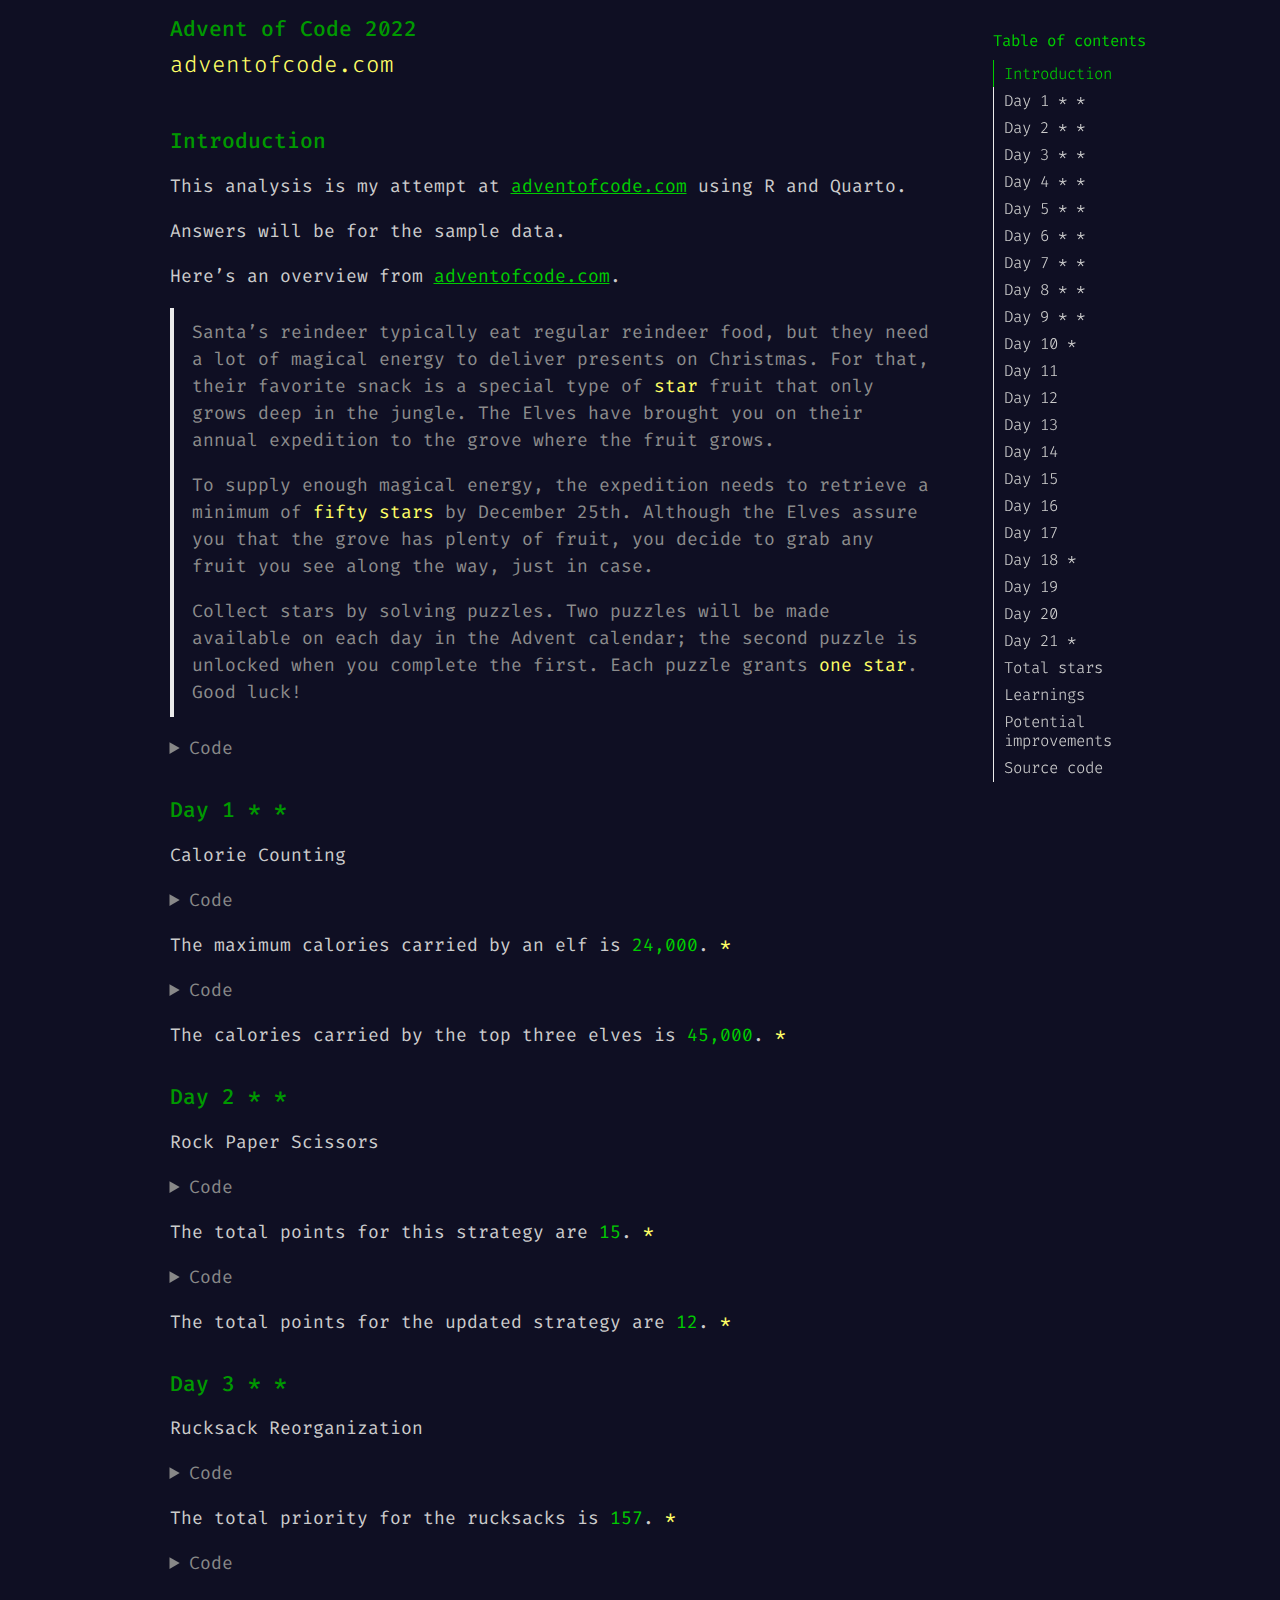
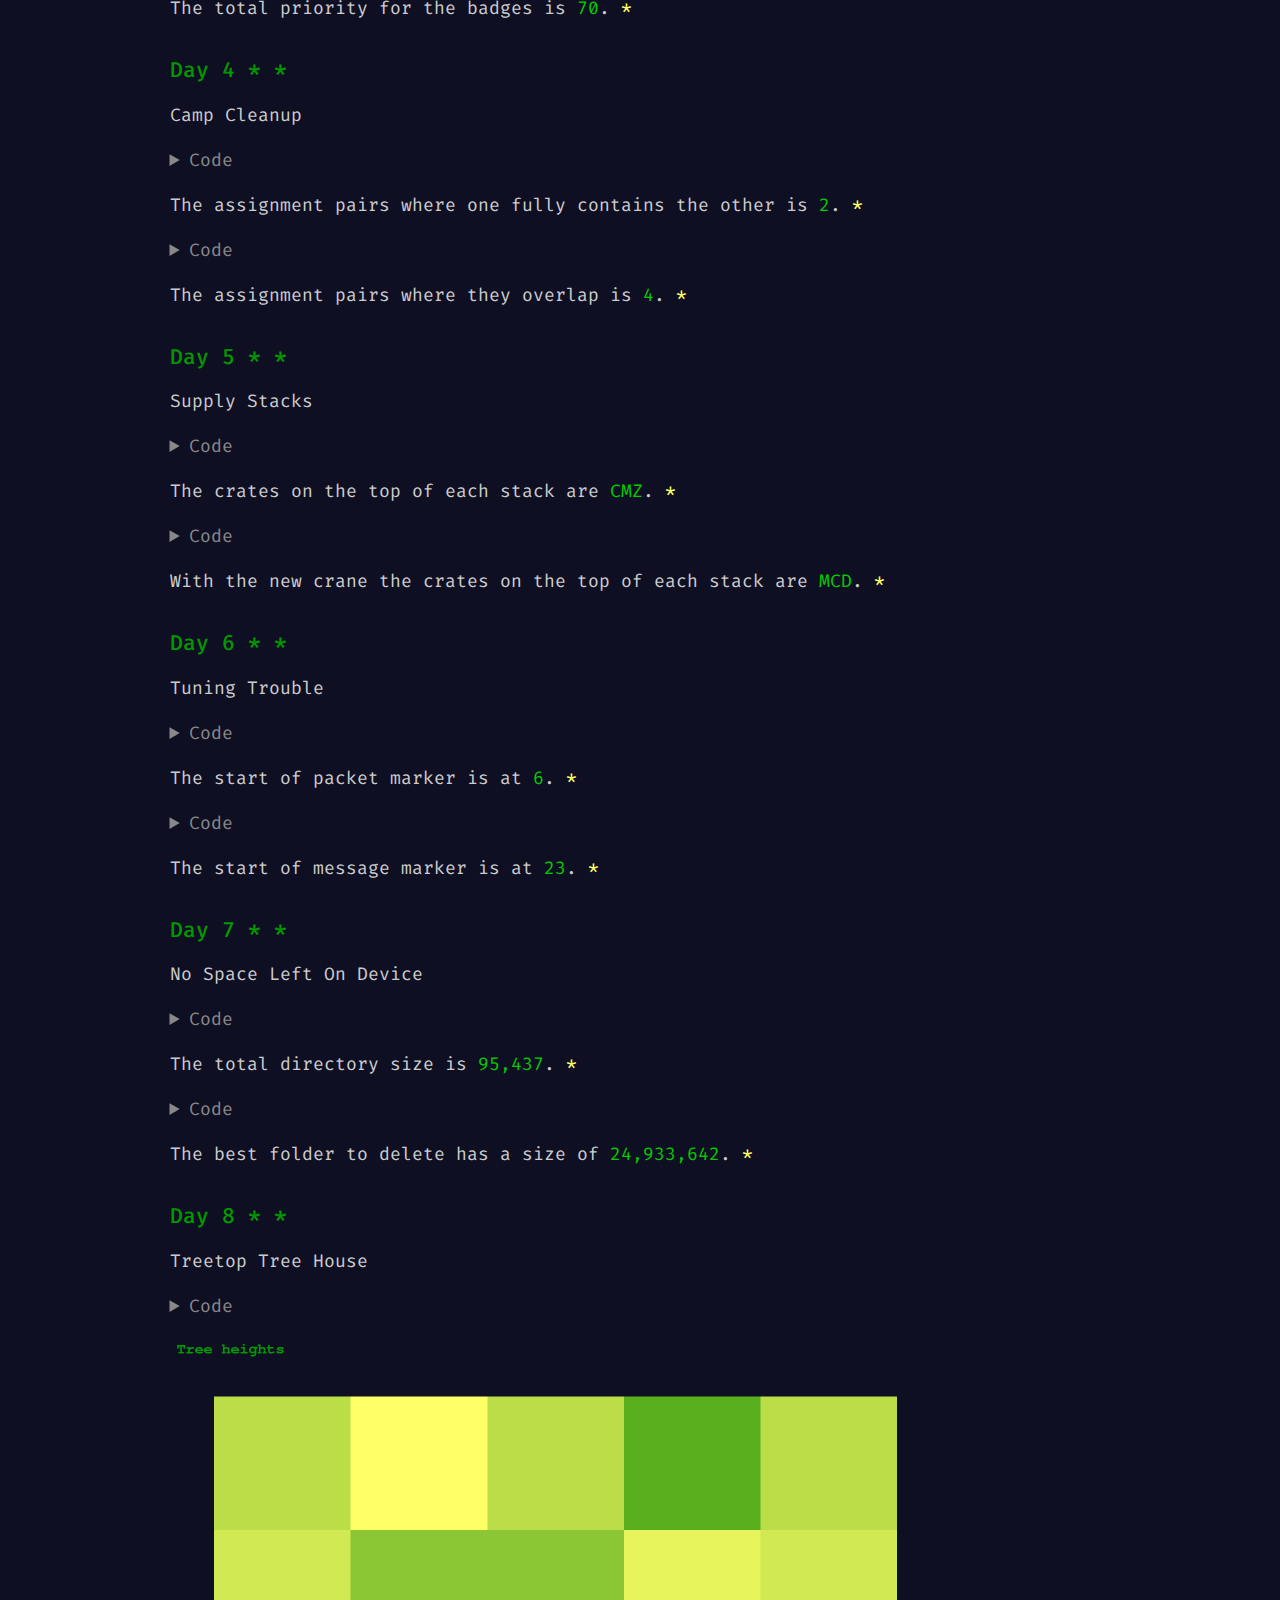
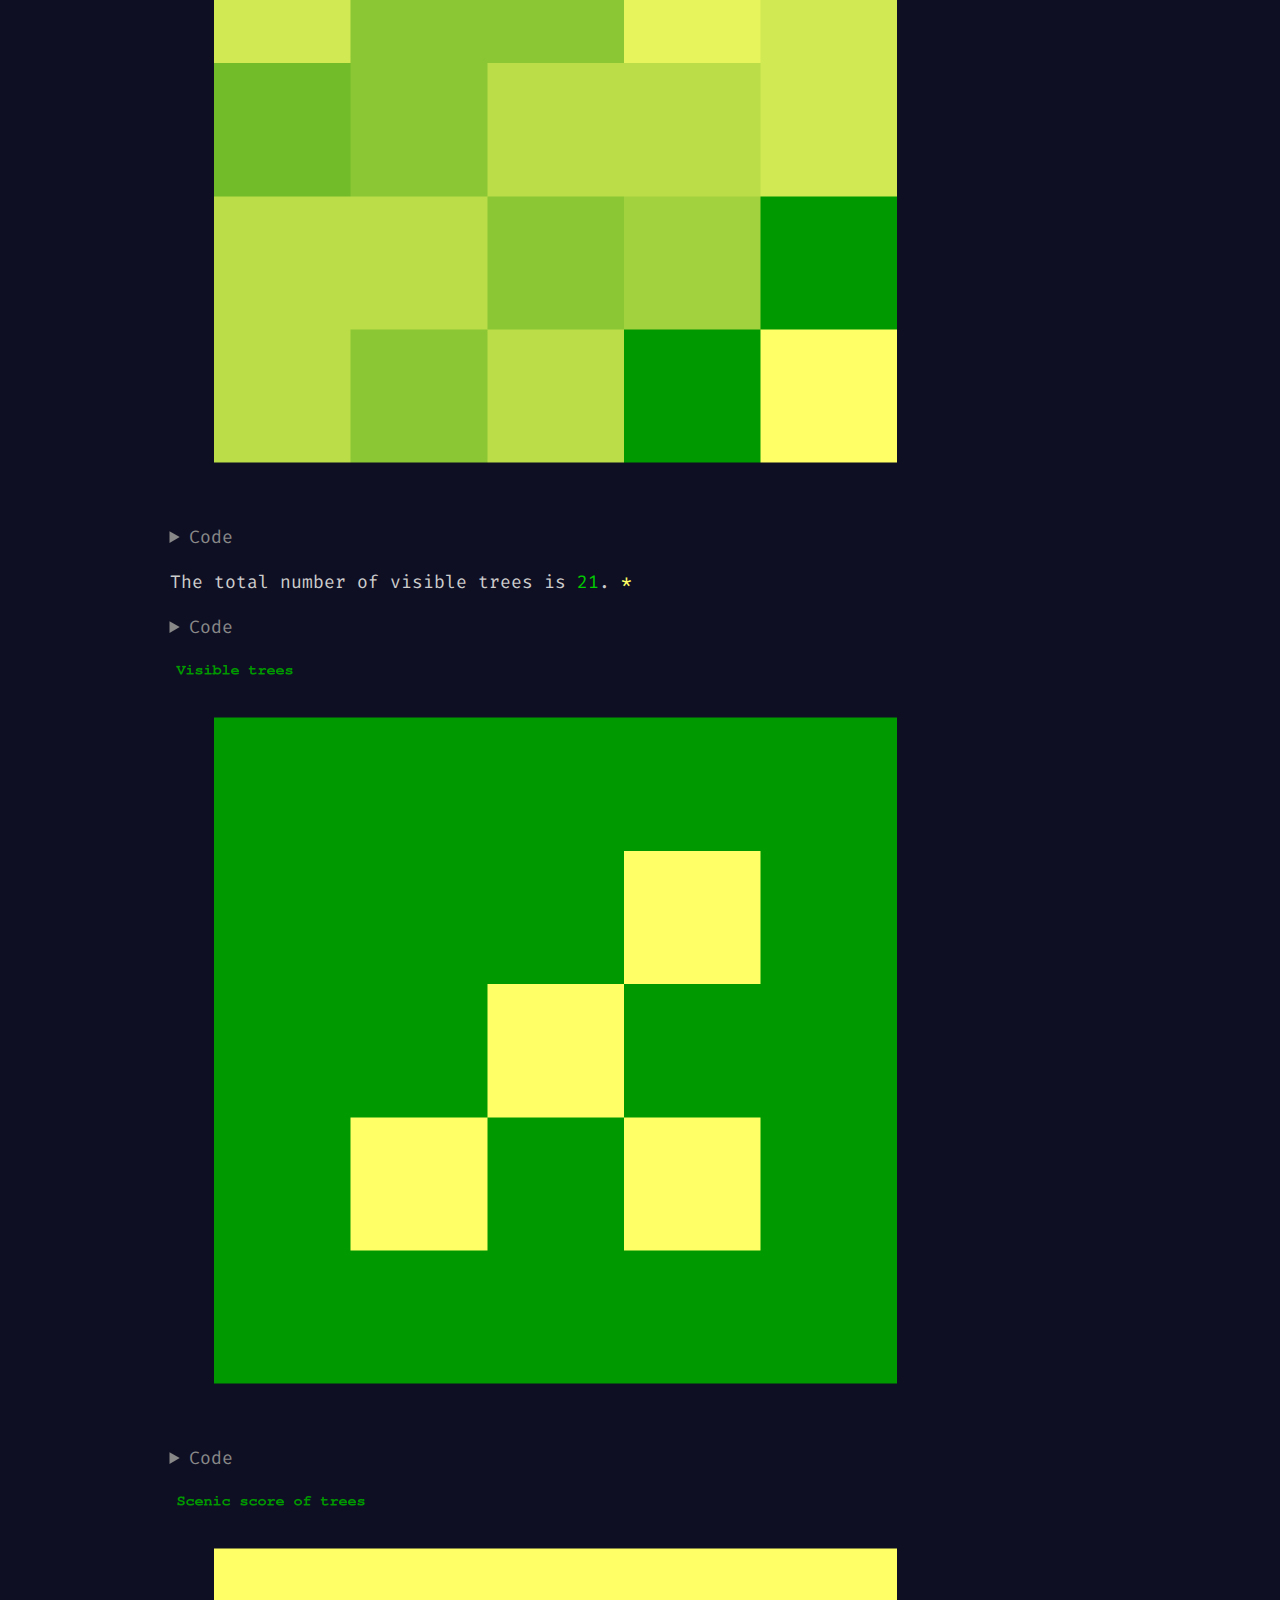
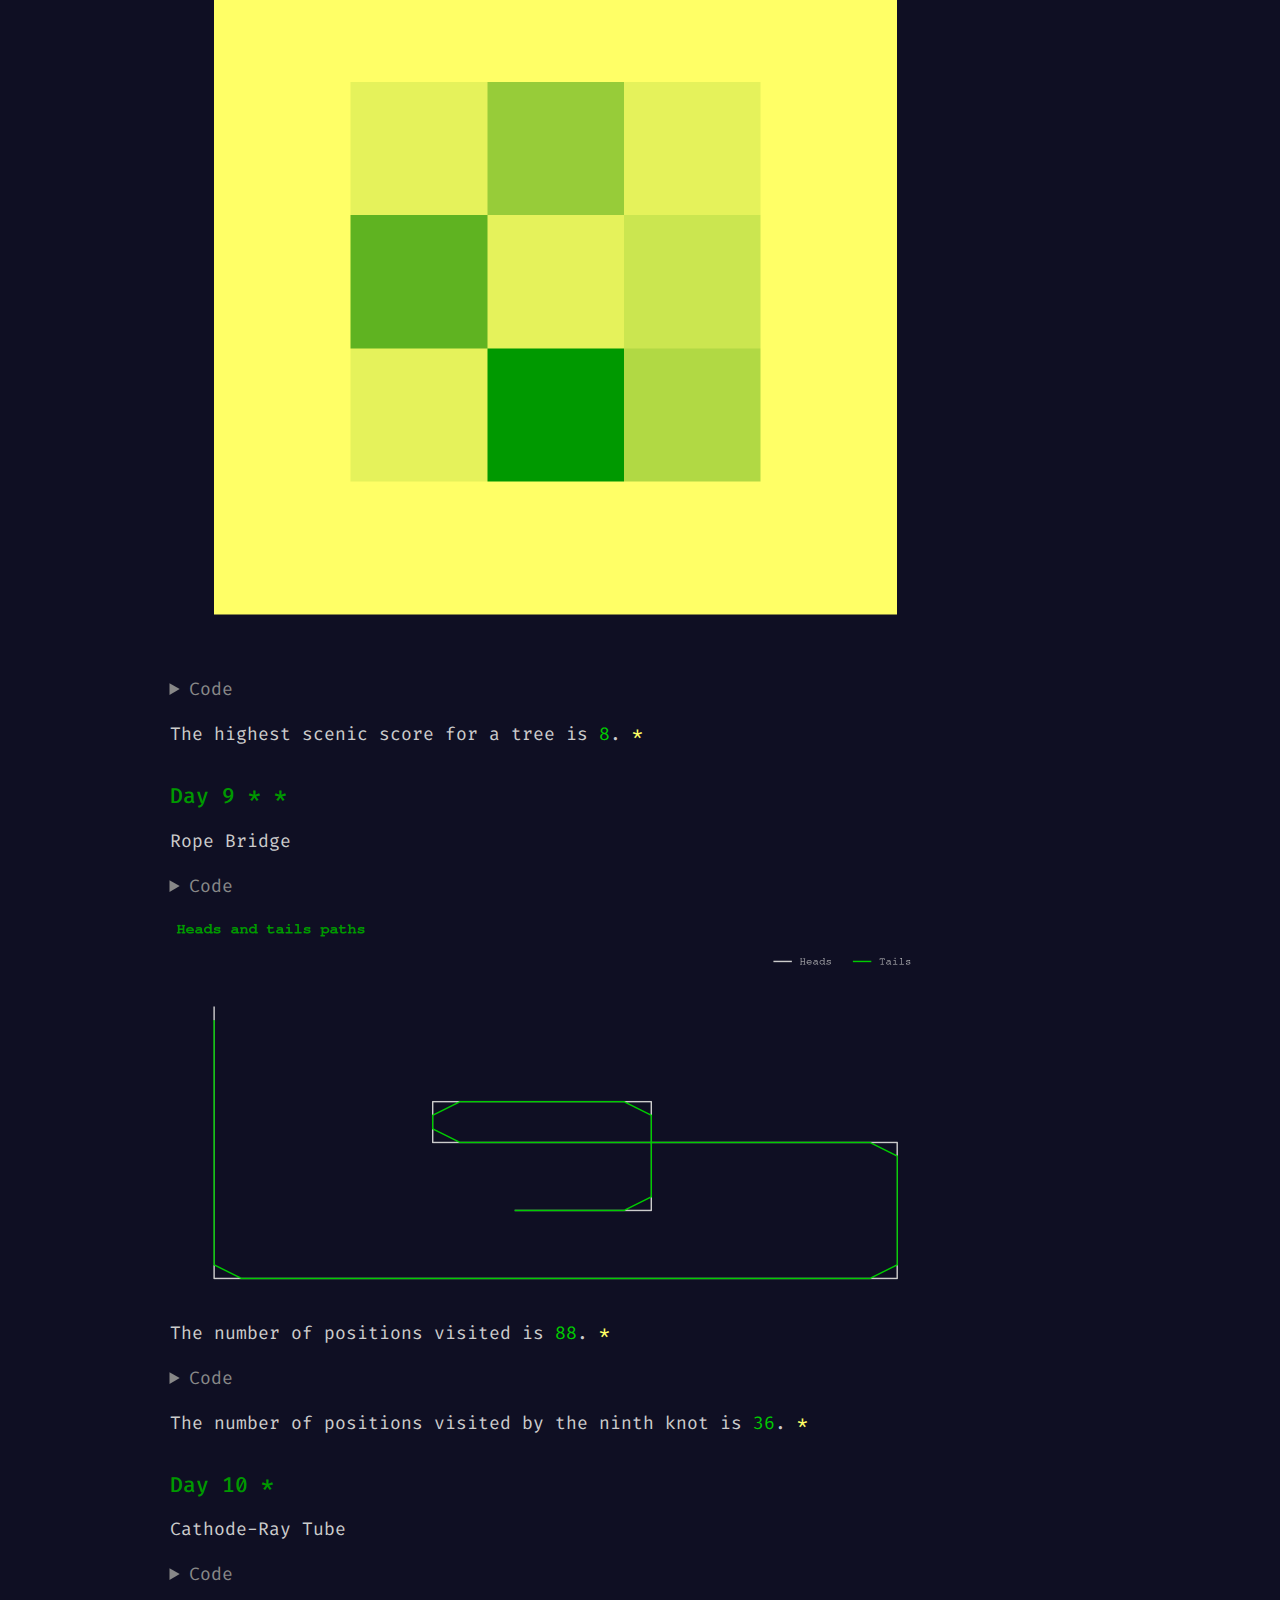
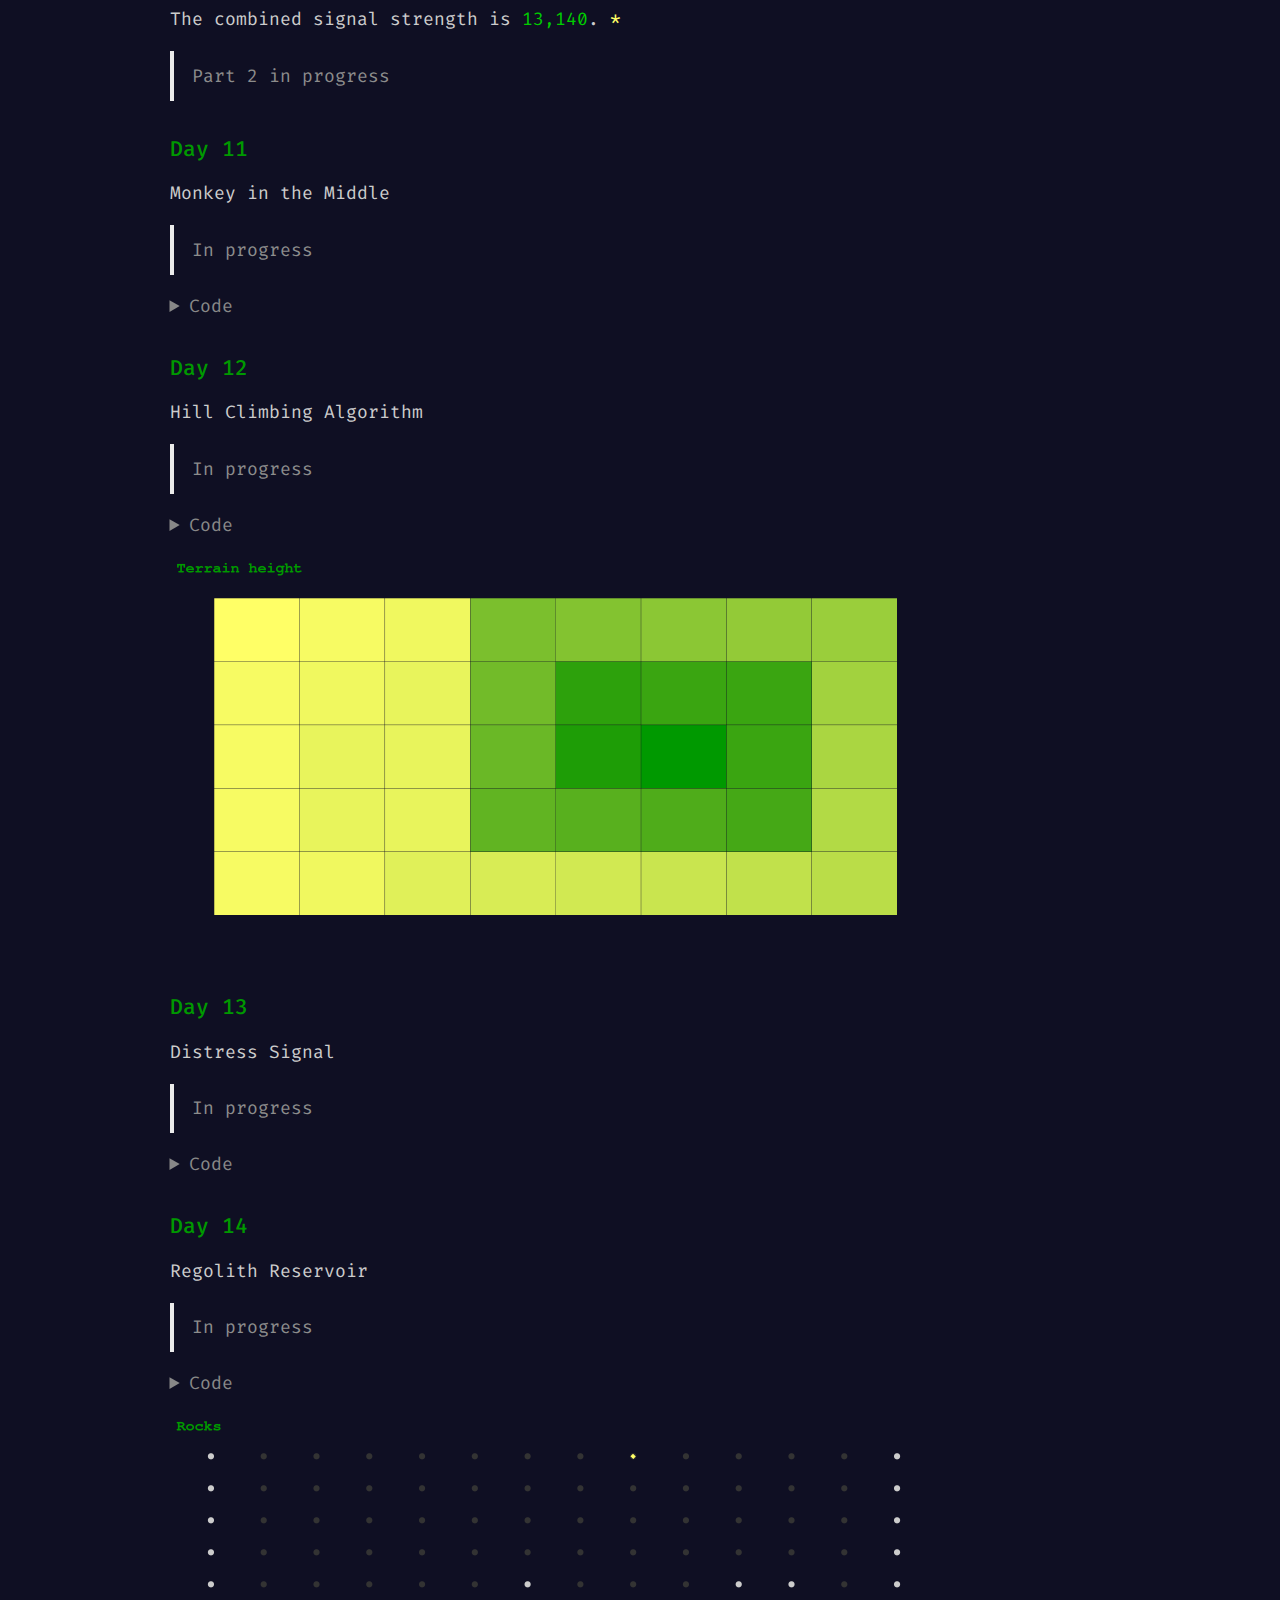
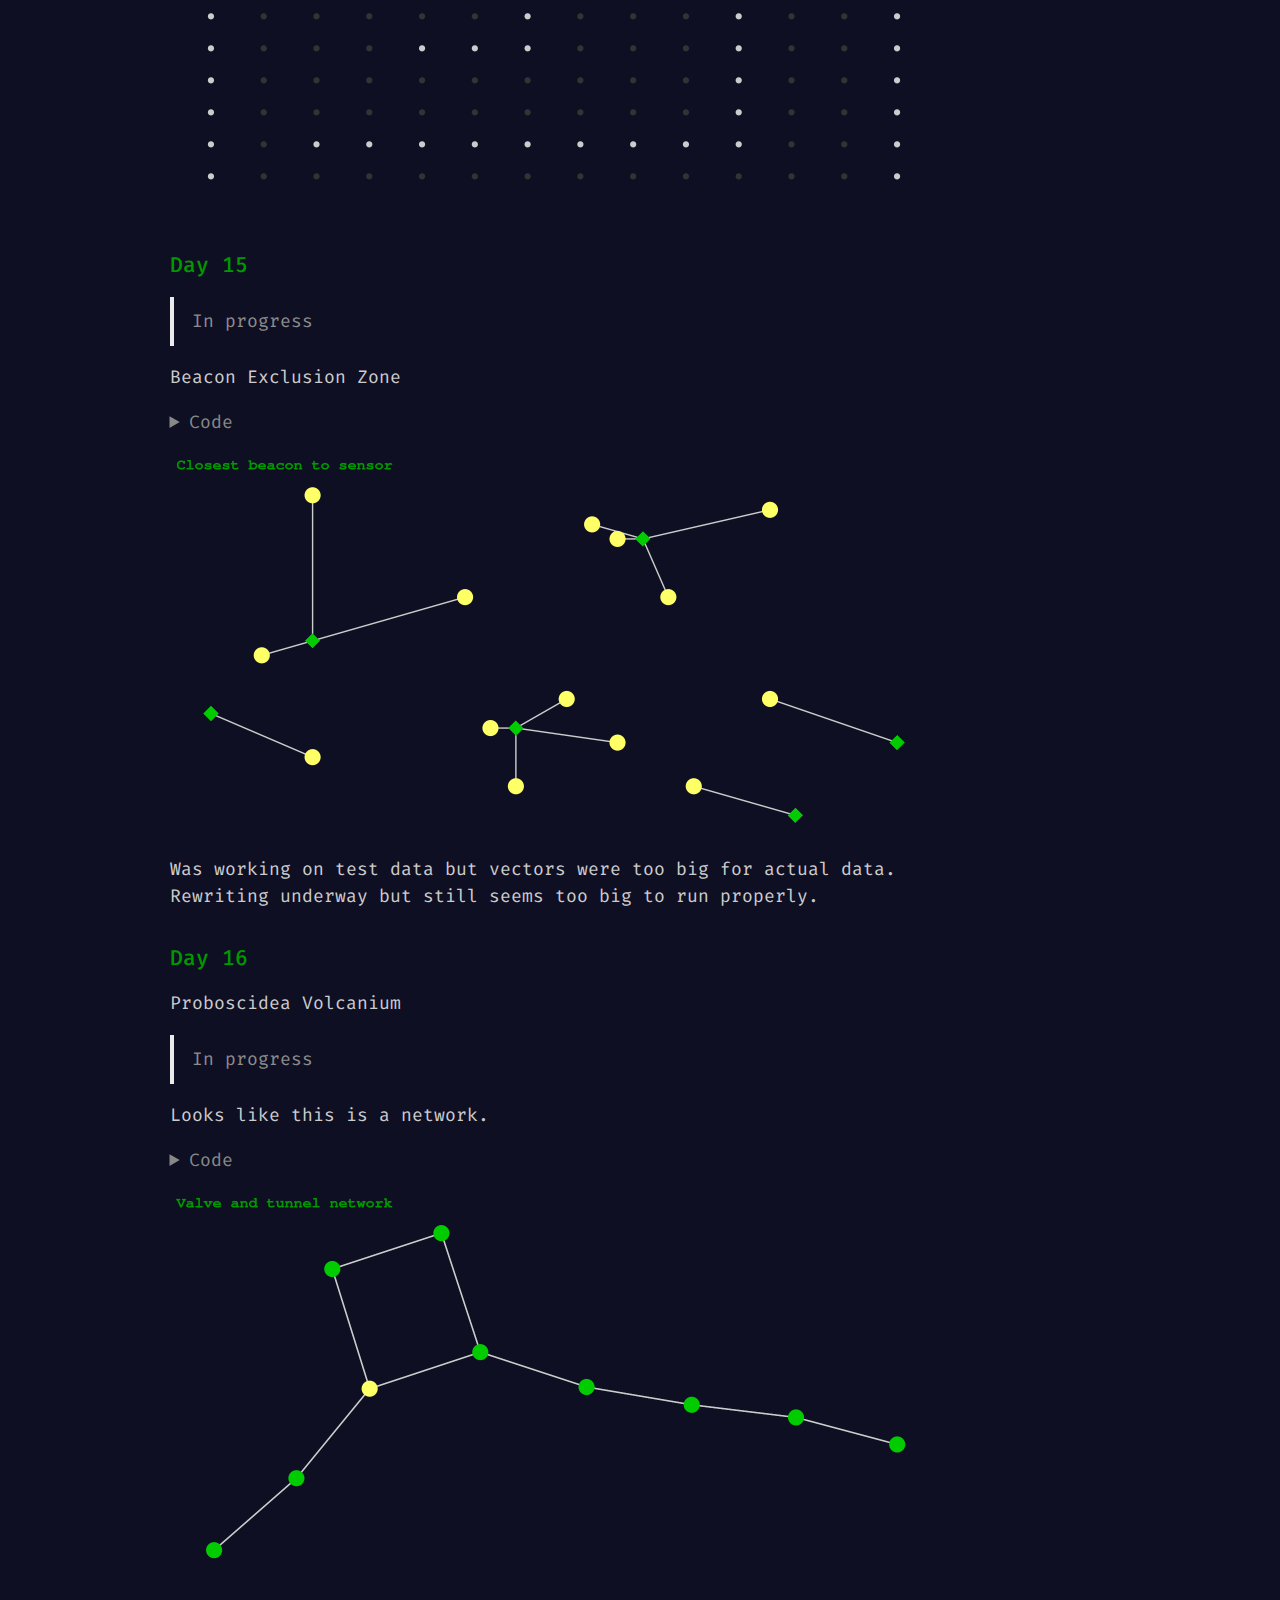
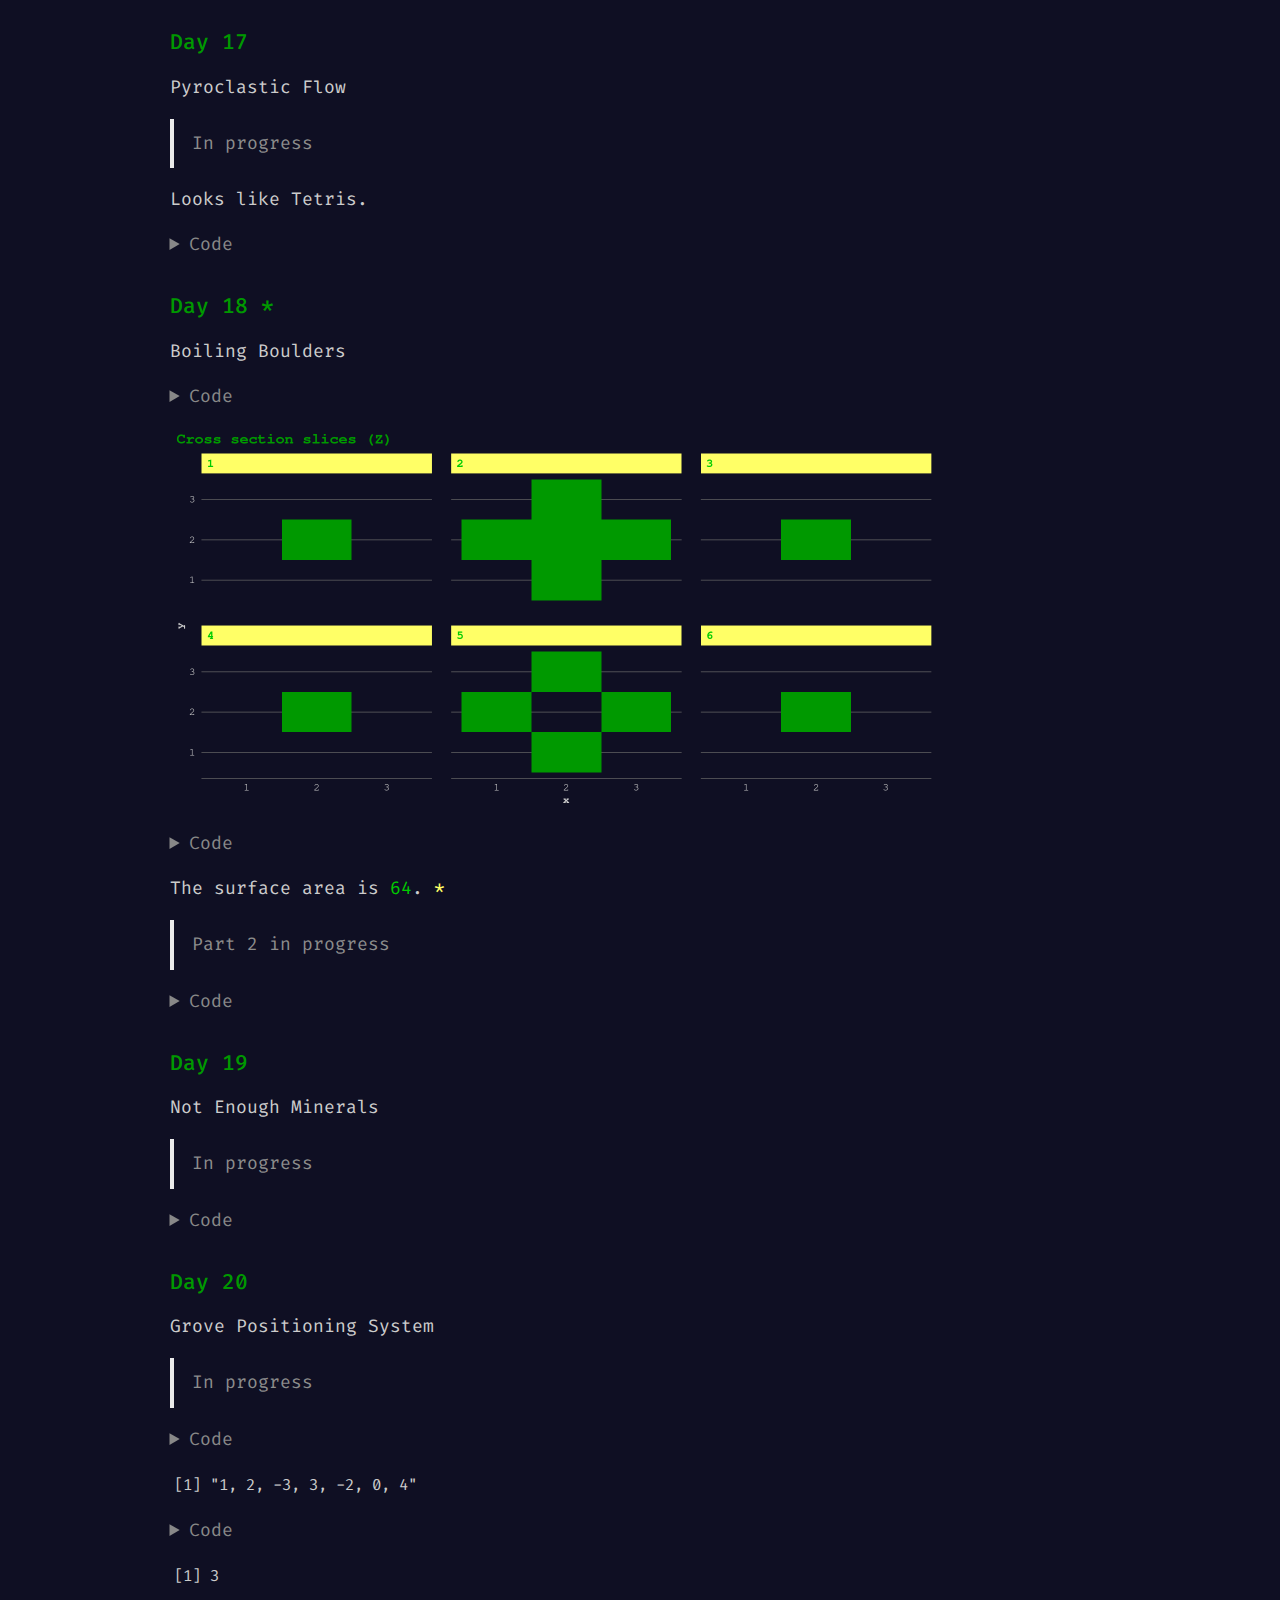
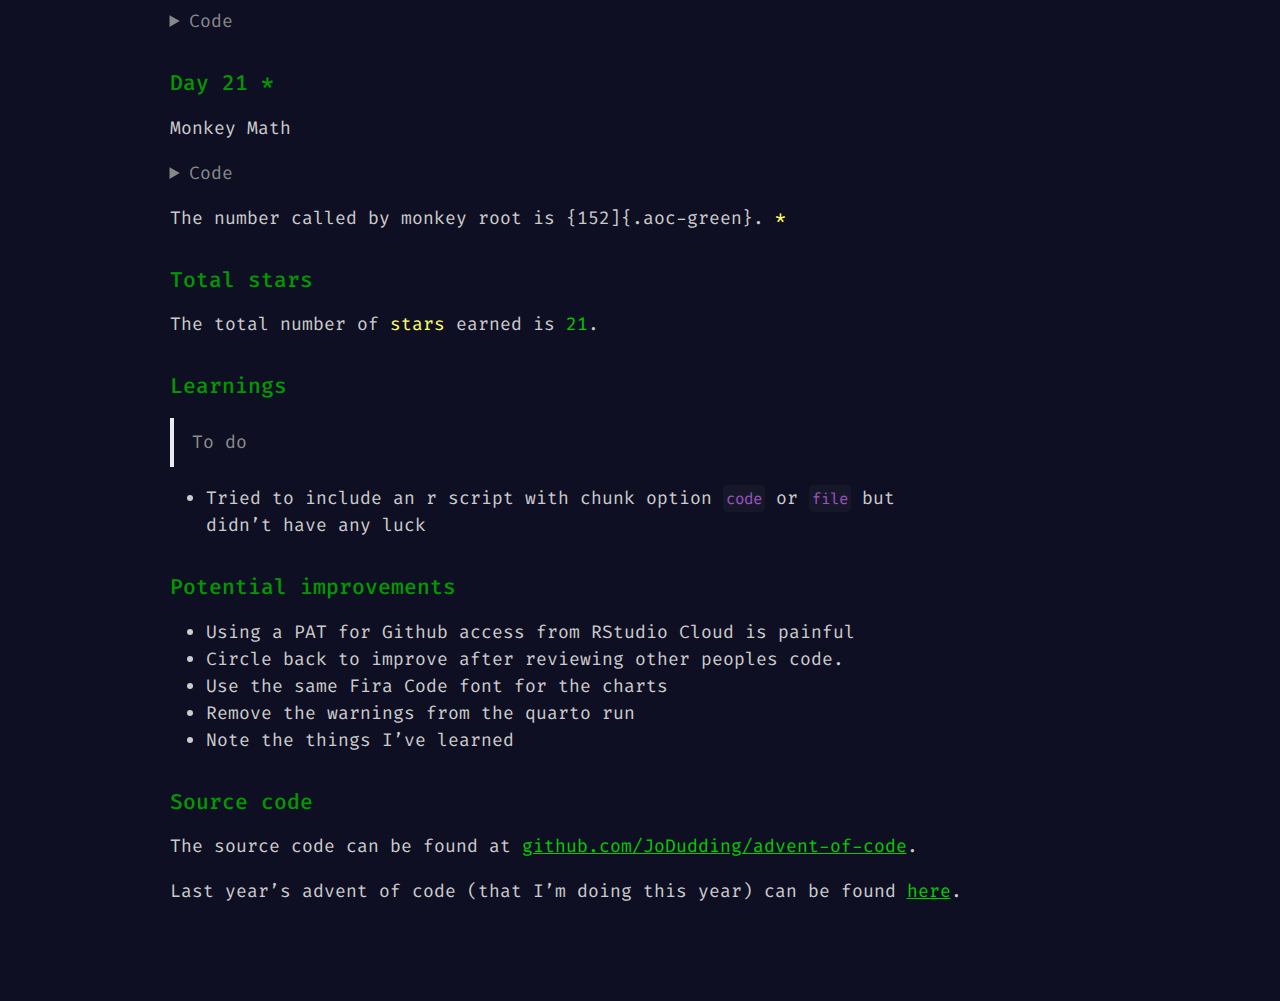
==== commit fc982573: "fix formatting for stars" ====
--- a/index.html
+++ b/index.html
@@ -109,7 +109,7 @@
    
   <ul>
   <li><a href="#introduction" id="toc-introduction" class="nav-link active" data-scroll-target="#introduction">Introduction</a></li>
-  <li><a href="#day-1" id="toc-day-1" class="nav-link" data-scroll-target="#day-1">Day 1</a></li>
+  <li><a href="#day-1" id="toc-day-1" class="nav-link" data-scroll-target="#day-1">Day 1 * *</a></li>
   <li><a href="#day-2" id="toc-day-2" class="nav-link" data-scroll-target="#day-2">Day 2 * *</a></li>
   <li><a href="#day-3" id="toc-day-3" class="nav-link" data-scroll-target="#day-3">Day 3 * *</a></li>
   <li><a href="#day-4" id="toc-day-4" class="nav-link" data-scroll-target="#day-4">Day 4 * *</a></li>
@@ -200,8 +200,8 @@
 </div>
 </section>
 <section id="day-1" class="level1">
-<h1>Day 1</h1>
-<p>Calorie Counting * *</p>
+<h1>Day 1 * *</h1>
+<p>Calorie Counting</p>
 <div class="cell">
 <details>
 <summary>Code</summary>
@@ -236,7 +236,7 @@
 <span id="cb3-6"><a href="#cb3-6" aria-hidden="true" tabindex="-1"></a>stars <span class="ot">&lt;-</span> stars <span class="sc">+</span> <span class="dv">1</span></span></code><button title="Copy to Clipboard" class="code-copy-button"><i class="bi"></i></button></pre></div>
 </details>
 </div>
-<p>The calories carried by the top three elves is <span class="aoc-green"><code>r</code> comma(top_3_cals)`</span>. <span class="aoc-yellow">*</span></p>
+<p>The calories carried by the top three elves is <span class="aoc-green">45,000</span>. <span class="aoc-yellow">*</span></p>
 </section>
 <section id="day-2" class="level1">
 <h1>Day 2 * *</h1>
@@ -1565,7 +1565,7 @@
 <span id="cb40-71"><a href="#cb40-71" aria-hidden="true" tabindex="-1"></a>stars <span class="ot">&lt;-</span> stars <span class="sc">+</span> <span class="dv">1</span></span></code><button title="Copy to Clipboard" class="code-copy-button"><i class="bi"></i></button></pre></div>
 </details>
 </div>
-<p>The number called by monkey root is <span class="aoc-green"><code>r</code> comma(root_number)`</span>. <span class="aoc-yellow">*</span></p>
+<p>The number called by monkey root is {152]{.aoc-green}. <span class="aoc-yellow">*</span></p>
 </section>
 <section id="total-stars" class="level1">
 <h1>Total stars</h1>
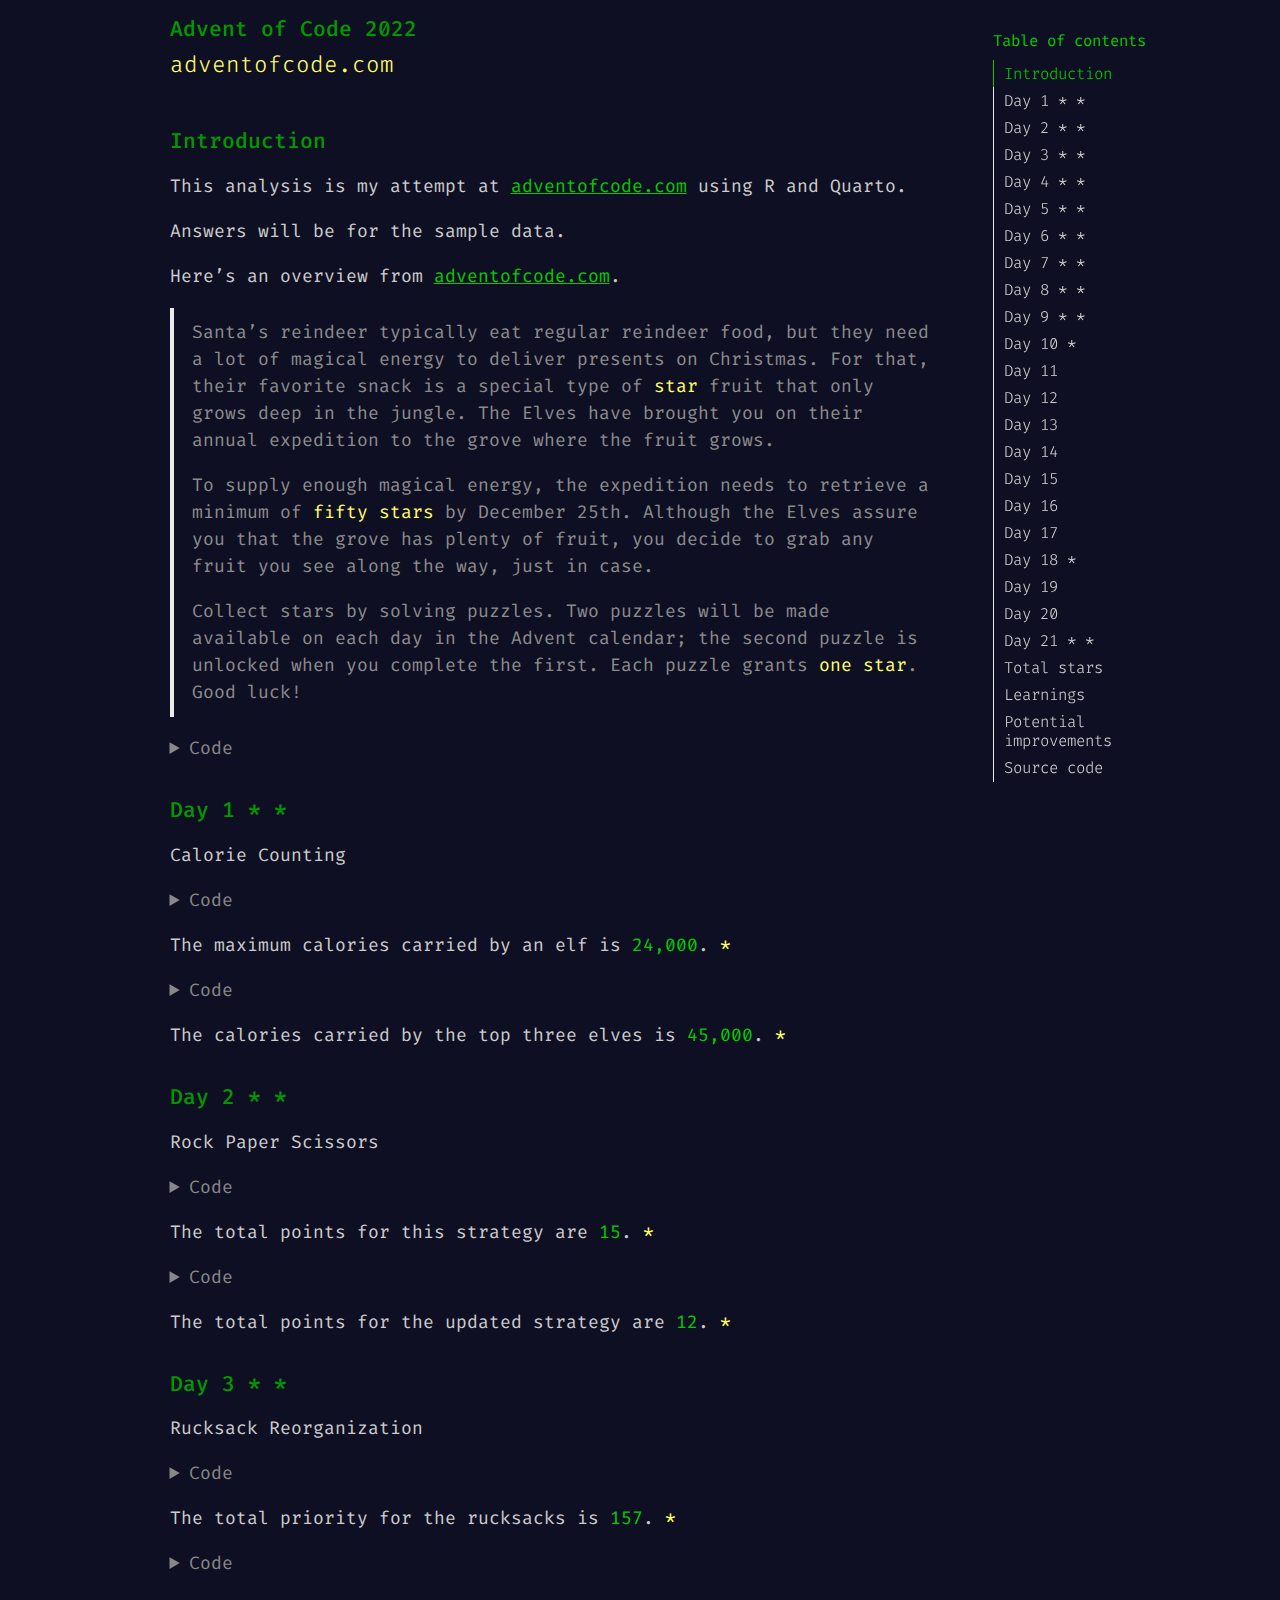
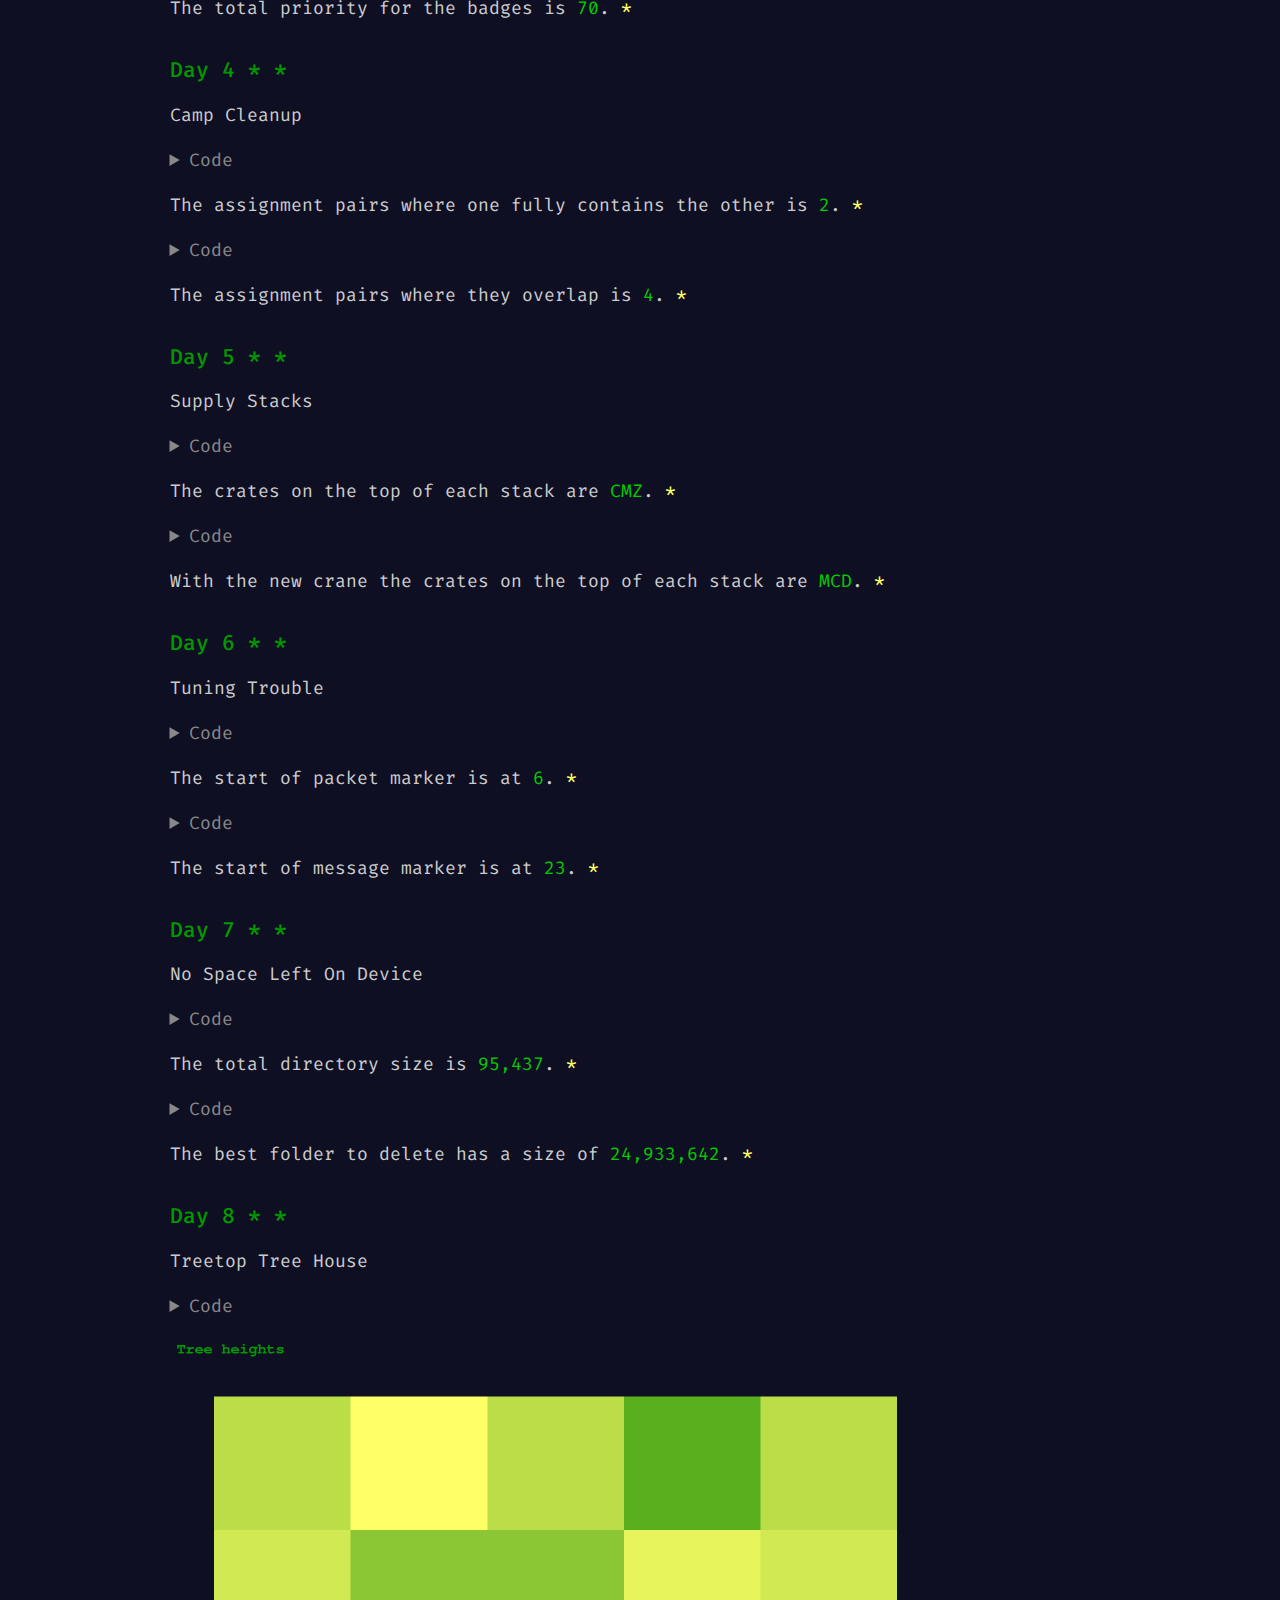
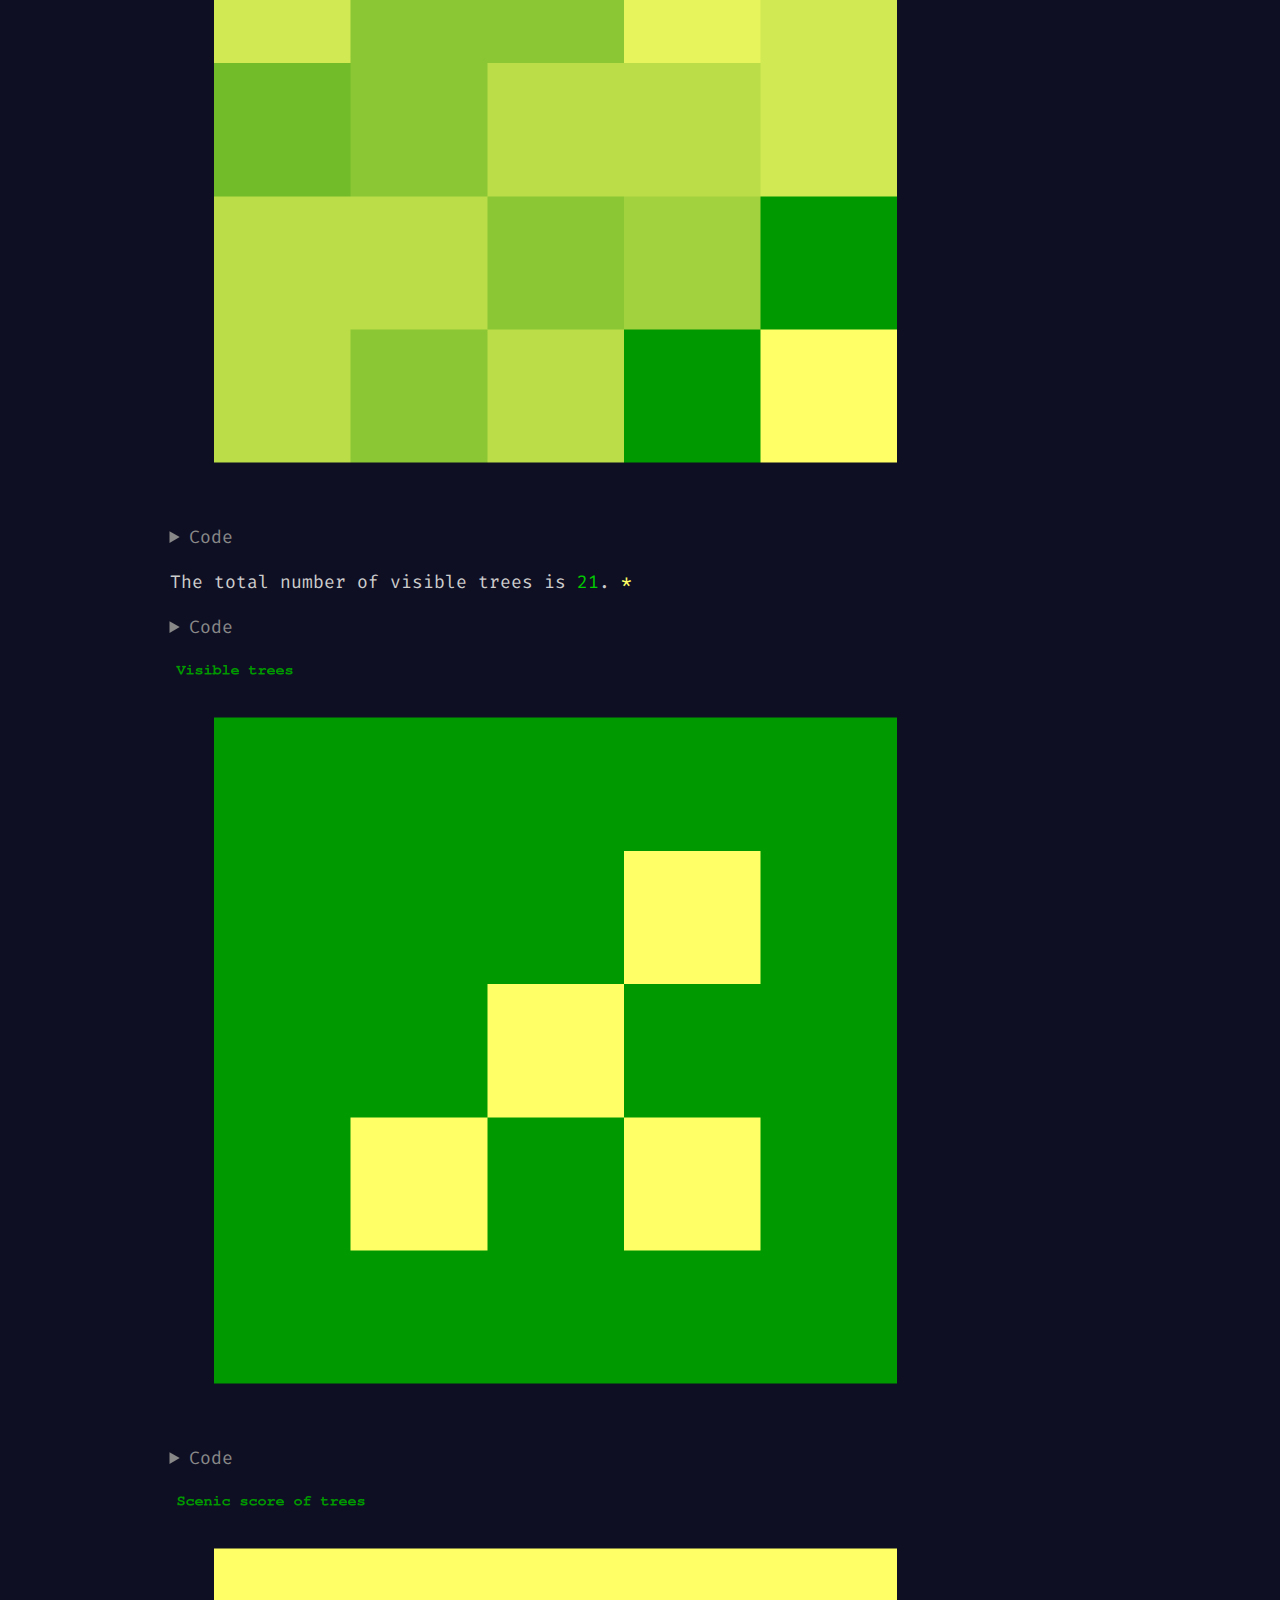
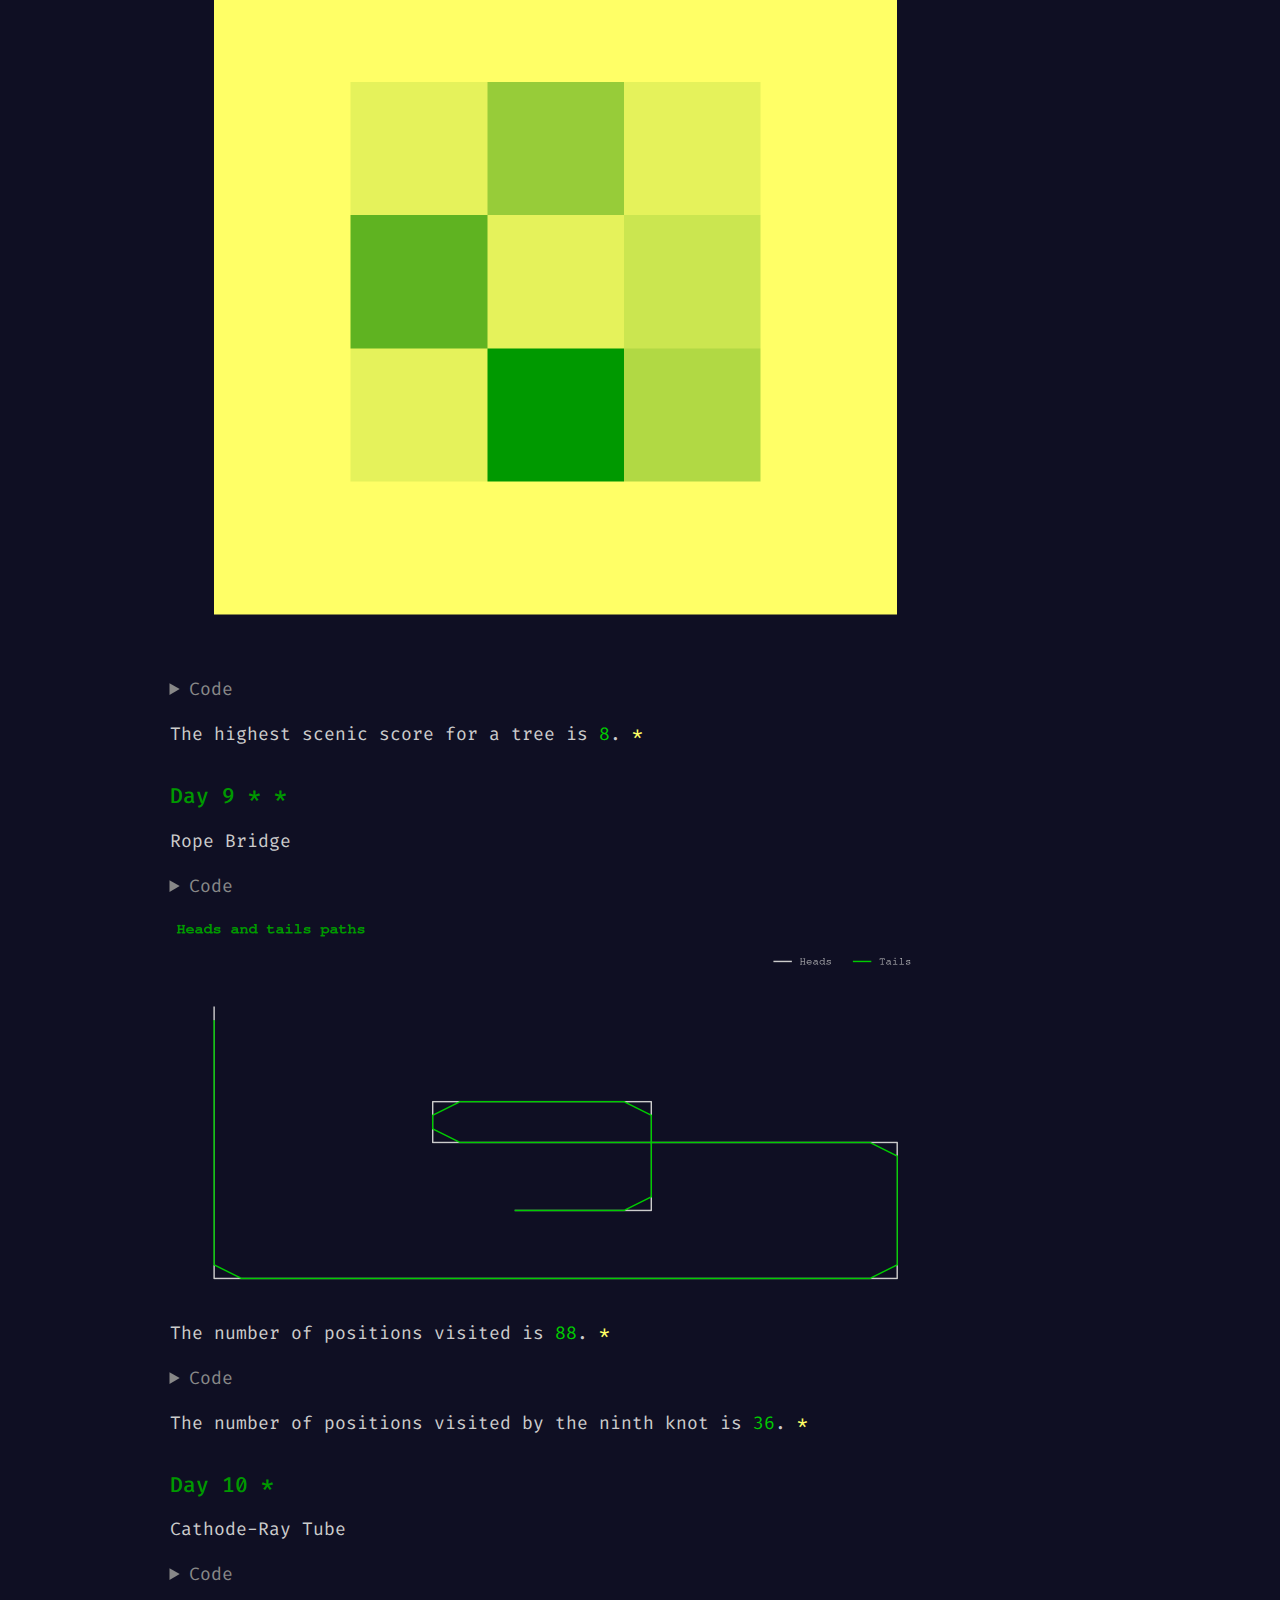
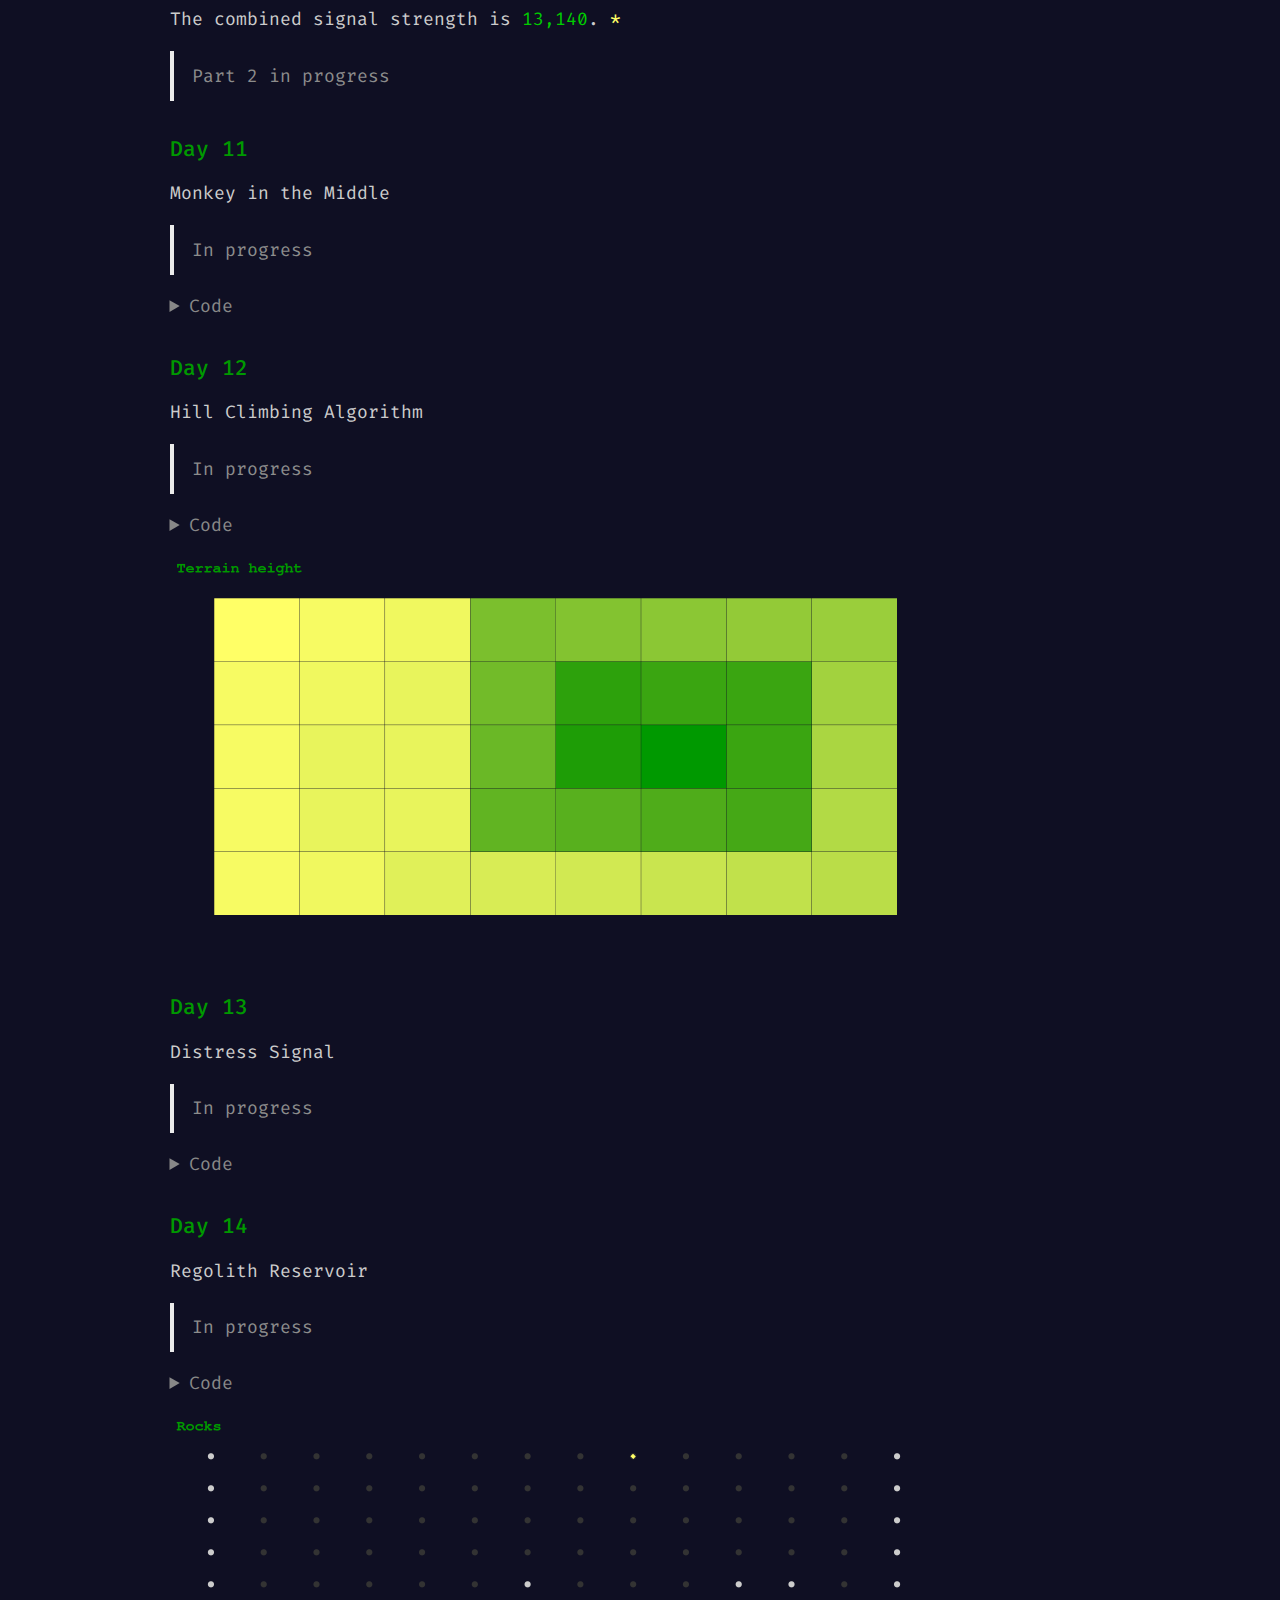
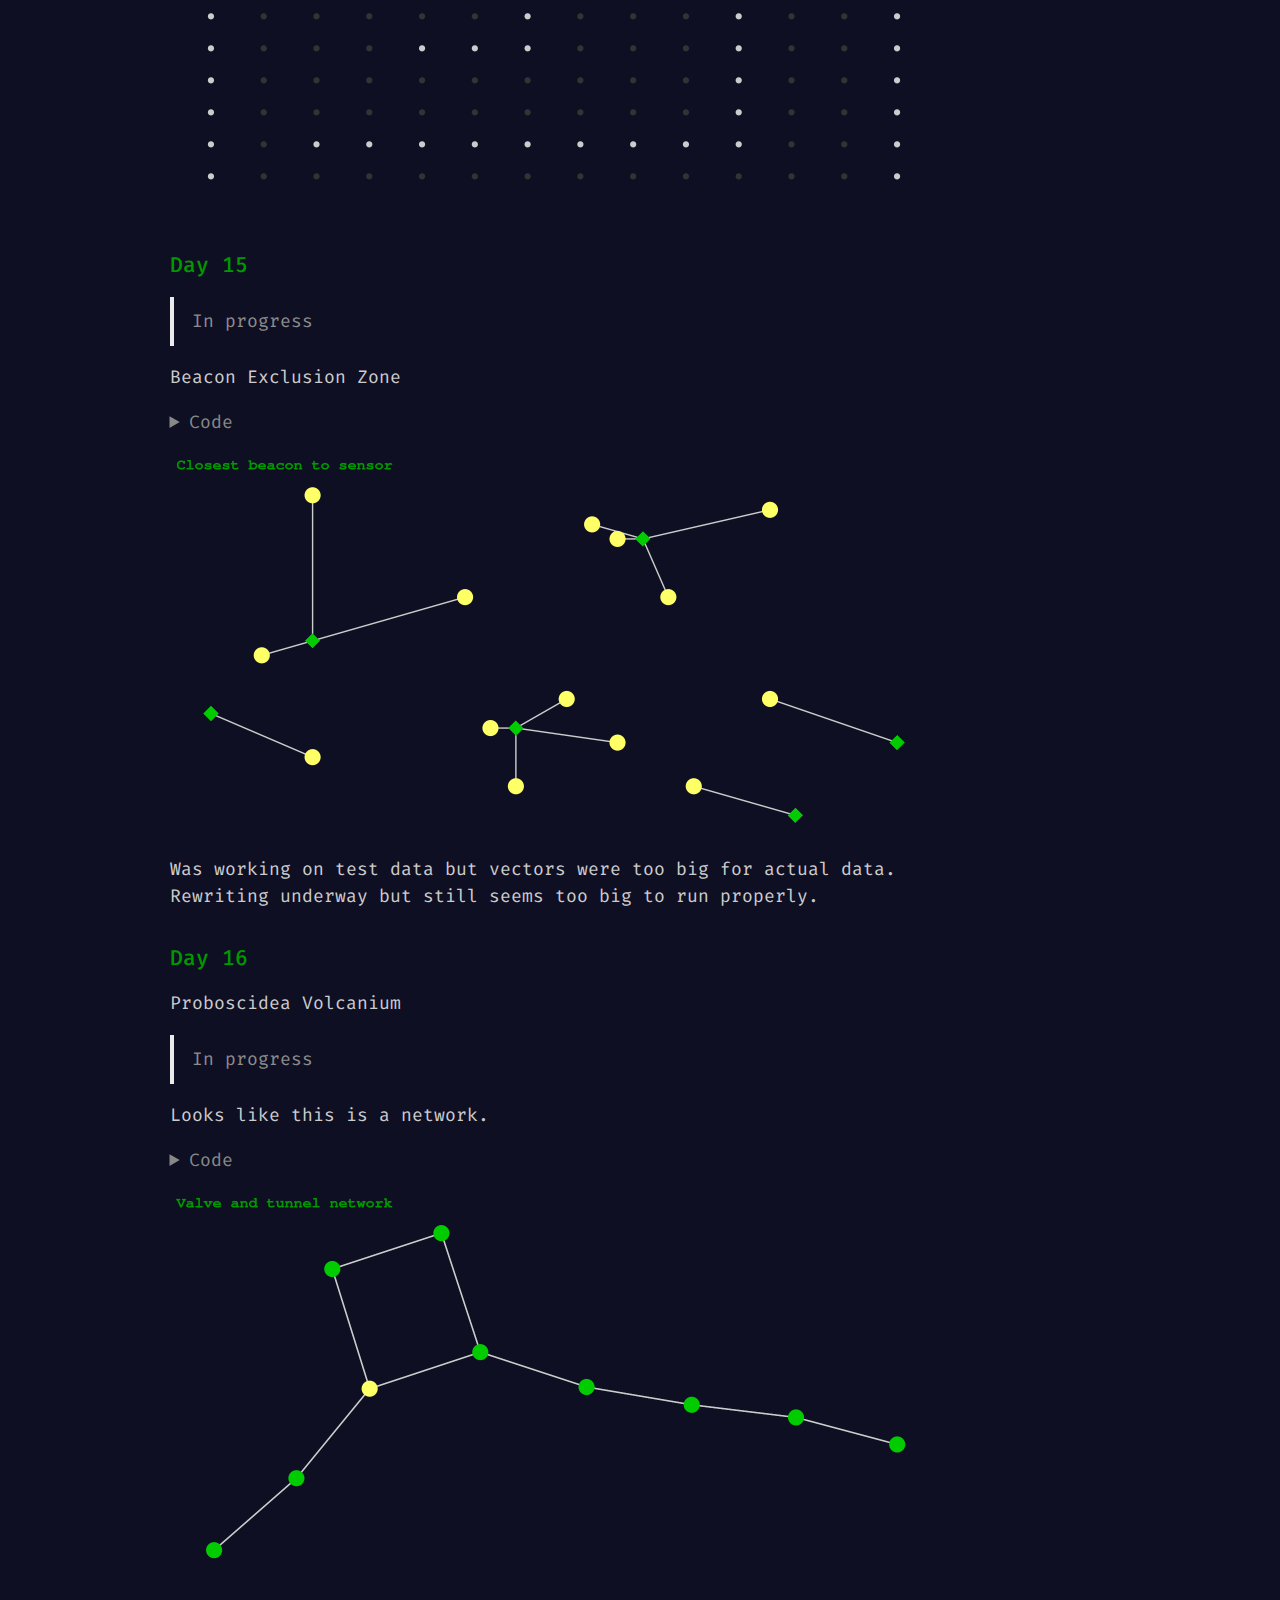
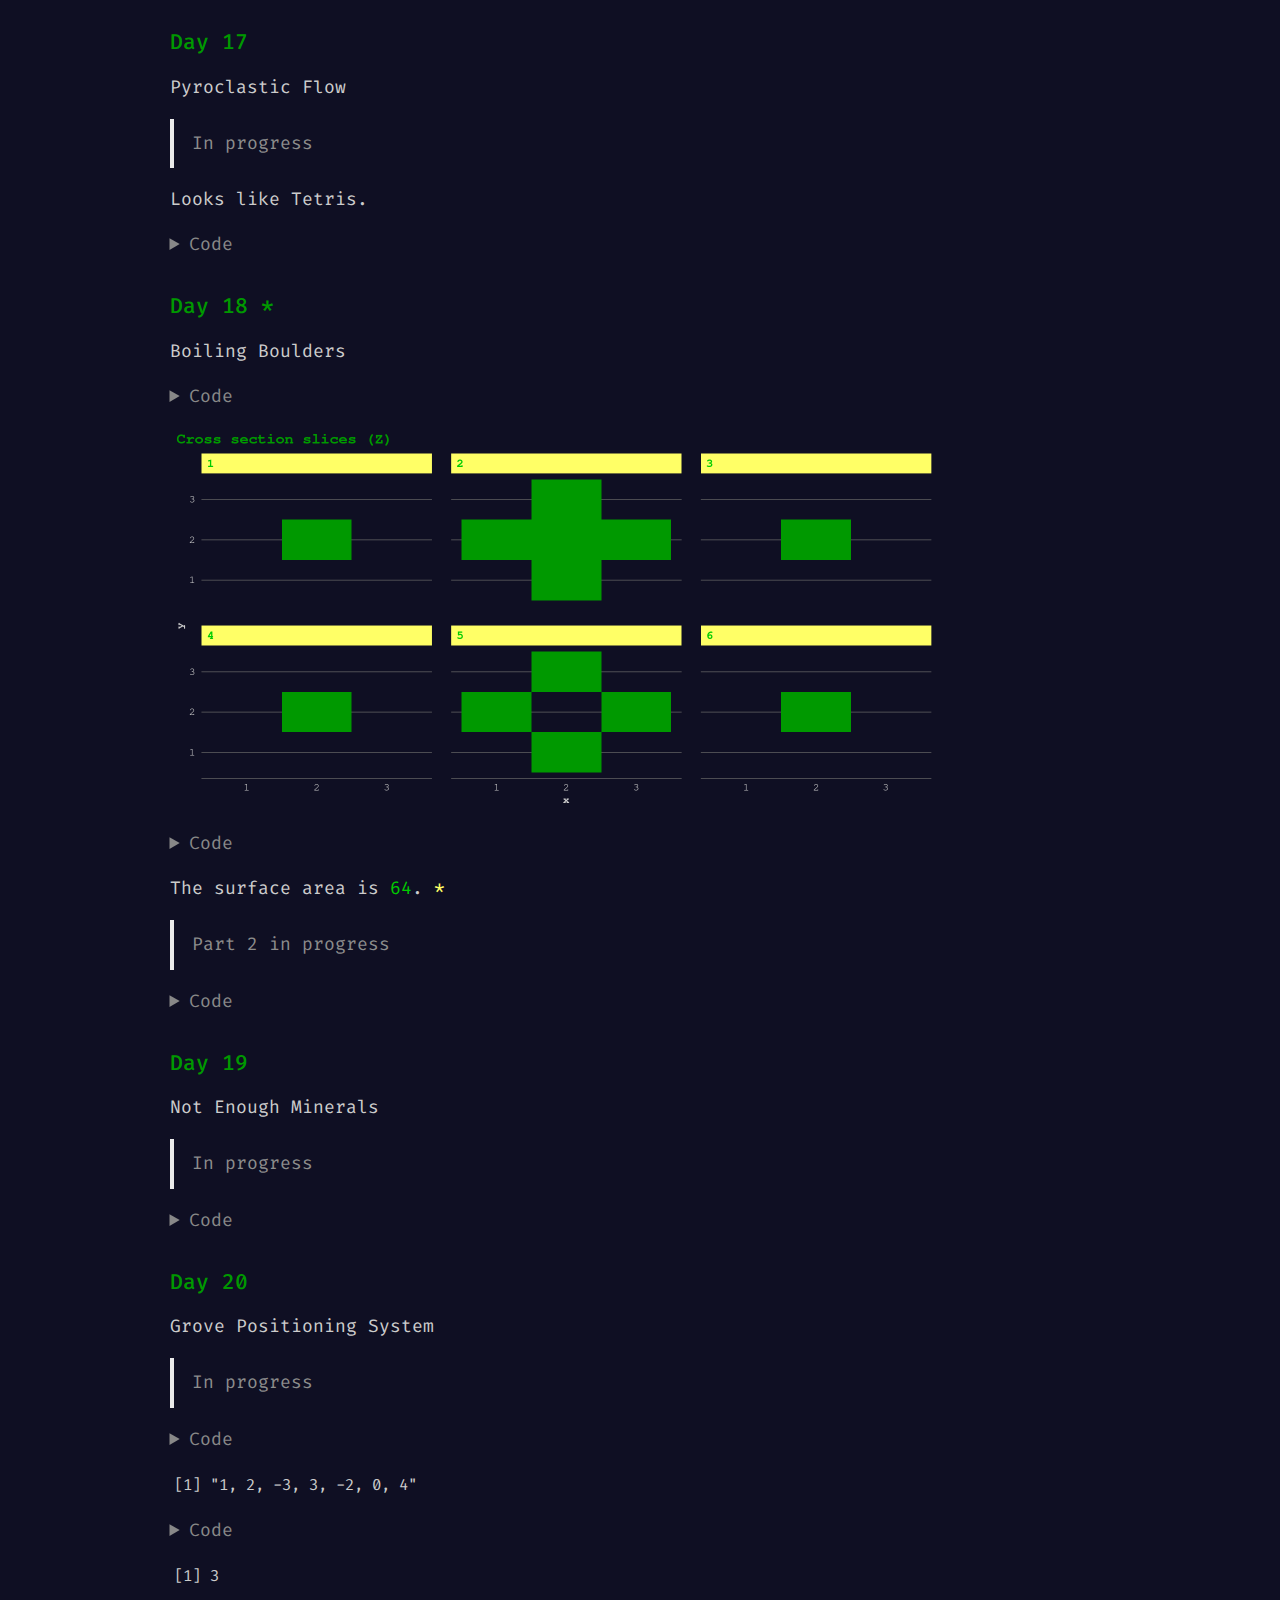
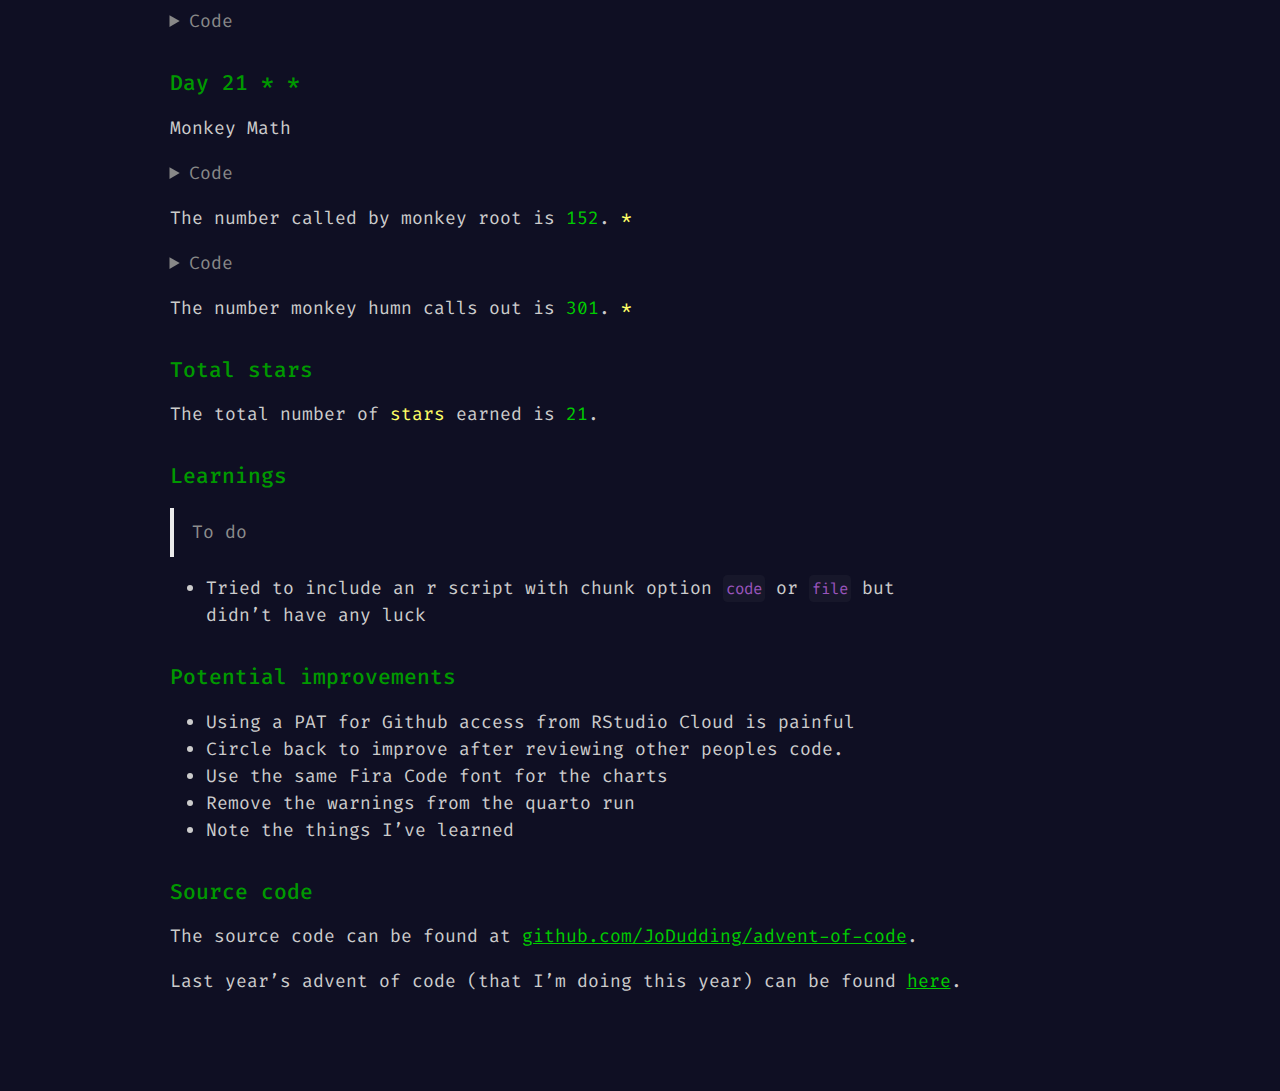
==== commit 619d3e82: "day 21 part 2 complete" ====
--- a/index.html
+++ b/index.html
@@ -129,7 +129,7 @@
   <li><a href="#day-18" id="toc-day-18" class="nav-link" data-scroll-target="#day-18">Day 18 *</a></li>
   <li><a href="#day-19" id="toc-day-19" class="nav-link" data-scroll-target="#day-19">Day 19</a></li>
   <li><a href="#day-20" id="toc-day-20" class="nav-link" data-scroll-target="#day-20">Day 20</a></li>
-  <li><a href="#day-21" id="toc-day-21" class="nav-link" data-scroll-target="#day-21">Day 21 *</a></li>
+  <li><a href="#day-21" id="toc-day-21" class="nav-link" data-scroll-target="#day-21">Day 21 * *</a></li>
   <li><a href="#total-stars" id="toc-total-stars" class="nav-link" data-scroll-target="#total-stars">Total stars</a></li>
   <li><a href="#learnings" id="toc-learnings" class="nav-link" data-scroll-target="#learnings">Learnings</a></li>
   <li><a href="#potential-improvements" id="toc-potential-improvements" class="nav-link" data-scroll-target="#potential-improvements">Potential improvements</a></li>
@@ -1487,7 +1487,7 @@
 </div>
 </section>
 <section id="day-21" class="level1">
-<h1>Day 21 *</h1>
+<h1>Day 21 * *</h1>
 <p>Monkey Math</p>
 <div class="cell">
 <details>
@@ -1565,7 +1565,222 @@
 <span id="cb40-71"><a href="#cb40-71" aria-hidden="true" tabindex="-1"></a>stars <span class="ot">&lt;-</span> stars <span class="sc">+</span> <span class="dv">1</span></span></code><button title="Copy to Clipboard" class="code-copy-button"><i class="bi"></i></button></pre></div>
 </details>
 </div>
-<p>The number called by monkey root is {152]{.aoc-green}. <span class="aoc-yellow">*</span></p>
+<p>The number called by monkey root is <span class="aoc-green">152</span>. <span class="aoc-yellow">*</span></p>
+<div class="cell">
+<details>
+<summary>Code</summary>
+<div class="sourceCode cell-code" id="cb41"><pre class="sourceCode r code-with-copy"><code class="sourceCode r"><span id="cb41-1"><a href="#cb41-1" aria-hidden="true" tabindex="-1"></a>monkey_numbers <span class="ot">&lt;-</span> df_21 <span class="sc">|&gt;</span> </span>
+<span id="cb41-2"><a href="#cb41-2" aria-hidden="true" tabindex="-1"></a>  <span class="fu">filter</span>(type <span class="sc">==</span> <span class="st">'Number'</span>) <span class="sc">|&gt;</span> </span>
+<span id="cb41-3"><a href="#cb41-3" aria-hidden="true" tabindex="-1"></a>  <span class="fu">transmute</span>(</span>
+<span id="cb41-4"><a href="#cb41-4" aria-hidden="true" tabindex="-1"></a>    <span class="at">monkey_name =</span> monkey, </span>
+<span id="cb41-5"><a href="#cb41-5" aria-hidden="true" tabindex="-1"></a>    <span class="at">number =</span> <span class="fu">parse_number</span>(equation),</span>
+<span id="cb41-6"><a href="#cb41-6" aria-hidden="true" tabindex="-1"></a>    <span class="at">cycle =</span> <span class="dv">0</span>,</span>
+<span id="cb41-7"><a href="#cb41-7" aria-hidden="true" tabindex="-1"></a>    <span class="at">use_humn =</span> <span class="fu">if_else</span>(monkey <span class="sc">==</span> <span class="st">'humn'</span>, <span class="dv">1</span>, <span class="dv">0</span>)</span>
+<span id="cb41-8"><a href="#cb41-8" aria-hidden="true" tabindex="-1"></a>  )</span>
+<span id="cb41-9"><a href="#cb41-9" aria-hidden="true" tabindex="-1"></a></span>
+<span id="cb41-10"><a href="#cb41-10" aria-hidden="true" tabindex="-1"></a>still_equation <span class="ot">&lt;-</span> df_21 <span class="sc">|&gt;</span> </span>
+<span id="cb41-11"><a href="#cb41-11" aria-hidden="true" tabindex="-1"></a>  <span class="fu">filter</span>(type <span class="sc">==</span> <span class="st">'Monkeys'</span>) <span class="sc">|&gt;</span> </span>
+<span id="cb41-12"><a href="#cb41-12" aria-hidden="true" tabindex="-1"></a>  <span class="fu">separate</span>(equation, <span class="at">sep =</span> <span class="st">'</span><span class="sc">\\</span><span class="st">s'</span>, <span class="at">into =</span> <span class="fu">c</span>(<span class="st">'m_1'</span>, <span class="st">'equation'</span>, <span class="st">'m_2'</span>)) <span class="sc">|&gt;</span> </span>
+<span id="cb41-13"><a href="#cb41-13" aria-hidden="true" tabindex="-1"></a>  <span class="fu">gather</span>(</span>
+<span id="cb41-14"><a href="#cb41-14" aria-hidden="true" tabindex="-1"></a>    <span class="fu">c</span>(m_1, m_2),</span>
+<span id="cb41-15"><a href="#cb41-15" aria-hidden="true" tabindex="-1"></a>    <span class="at">key =</span> order_monkey,</span>
+<span id="cb41-16"><a href="#cb41-16" aria-hidden="true" tabindex="-1"></a>    <span class="at">value =</span> monkey_name</span>
+<span id="cb41-17"><a href="#cb41-17" aria-hidden="true" tabindex="-1"></a>  ) <span class="sc">|&gt;</span> </span>
+<span id="cb41-18"><a href="#cb41-18" aria-hidden="true" tabindex="-1"></a>  <span class="fu">arrange</span>(monkey, order_monkey) <span class="sc">|&gt;</span> </span>
+<span id="cb41-19"><a href="#cb41-19" aria-hidden="true" tabindex="-1"></a>  <span class="fu">mutate</span>(</span>
+<span id="cb41-20"><a href="#cb41-20" aria-hidden="true" tabindex="-1"></a>    <span class="at">number_last =</span> <span class="fu">as.double</span>(<span class="cn">NA</span>),</span>
+<span id="cb41-21"><a href="#cb41-21" aria-hidden="true" tabindex="-1"></a>    <span class="at">cycle_last =</span> <span class="dv">0</span></span>
+<span id="cb41-22"><a href="#cb41-22" aria-hidden="true" tabindex="-1"></a>  )</span>
+<span id="cb41-23"><a href="#cb41-23" aria-hidden="true" tabindex="-1"></a></span>
+<span id="cb41-24"><a href="#cb41-24" aria-hidden="true" tabindex="-1"></a></span>
+<span id="cb41-25"><a href="#cb41-25" aria-hidden="true" tabindex="-1"></a><span class="co"># start while loop</span></span>
+<span id="cb41-26"><a href="#cb41-26" aria-hidden="true" tabindex="-1"></a><span class="cf">while</span>(<span class="fu">nrow</span>(still_equation) <span class="sc">&gt;</span> <span class="dv">2</span>) {</span>
+<span id="cb41-27"><a href="#cb41-27" aria-hidden="true" tabindex="-1"></a></span>
+<span id="cb41-28"><a href="#cb41-28" aria-hidden="true" tabindex="-1"></a><span class="co"># see if all child monkeys have been replaced by a number</span></span>
+<span id="cb41-29"><a href="#cb41-29" aria-hidden="true" tabindex="-1"></a>  </span>
+<span id="cb41-30"><a href="#cb41-30" aria-hidden="true" tabindex="-1"></a>working <span class="ot">&lt;-</span> still_equation <span class="sc">|&gt;</span> </span>
+<span id="cb41-31"><a href="#cb41-31" aria-hidden="true" tabindex="-1"></a>  <span class="fu">left_join</span>(monkey_numbers, <span class="at">by =</span> <span class="st">'monkey_name'</span>) <span class="sc">|&gt;</span> </span>
+<span id="cb41-32"><a href="#cb41-32" aria-hidden="true" tabindex="-1"></a>  <span class="fu">group_by</span>(monkey) <span class="sc">|&gt;</span> </span>
+<span id="cb41-33"><a href="#cb41-33" aria-hidden="true" tabindex="-1"></a>  <span class="fu">mutate</span>(</span>
+<span id="cb41-34"><a href="#cb41-34" aria-hidden="true" tabindex="-1"></a>    <span class="at">number =</span> <span class="fu">coalesce</span>(number, number_last),</span>
+<span id="cb41-35"><a href="#cb41-35" aria-hidden="true" tabindex="-1"></a>    <span class="at">fully =</span> <span class="fu">sum</span>(<span class="fu">is.na</span>(number)) <span class="sc">==</span> <span class="dv">0</span>,</span>
+<span id="cb41-36"><a href="#cb41-36" aria-hidden="true" tabindex="-1"></a>    <span class="at">cycle =</span> <span class="fu">pmax</span>(<span class="fu">coalesce</span>(cycle, <span class="dv">0</span>), cycle_last)</span>
+<span id="cb41-37"><a href="#cb41-37" aria-hidden="true" tabindex="-1"></a>  ) <span class="sc">|&gt;</span> </span>
+<span id="cb41-38"><a href="#cb41-38" aria-hidden="true" tabindex="-1"></a>  <span class="fu">ungroup</span>()</span>
+<span id="cb41-39"><a href="#cb41-39" aria-hidden="true" tabindex="-1"></a></span>
+<span id="cb41-40"><a href="#cb41-40" aria-hidden="true" tabindex="-1"></a><span class="co"># add the newly calculated monkey numbers back</span></span>
+<span id="cb41-41"><a href="#cb41-41" aria-hidden="true" tabindex="-1"></a>monkey_numbers <span class="ot">&lt;-</span> working <span class="sc">|&gt;</span> </span>
+<span id="cb41-42"><a href="#cb41-42" aria-hidden="true" tabindex="-1"></a>  <span class="fu">filter</span>(fully) <span class="sc">|&gt;</span> </span>
+<span id="cb41-43"><a href="#cb41-43" aria-hidden="true" tabindex="-1"></a>  <span class="fu">group_by</span>(monkey)  <span class="sc">|&gt;</span> </span>
+<span id="cb41-44"><a href="#cb41-44" aria-hidden="true" tabindex="-1"></a>  <span class="fu">mutate</span>(</span>
+<span id="cb41-45"><a href="#cb41-45" aria-hidden="true" tabindex="-1"></a>    <span class="at">tot_number =</span> <span class="fu">case_when</span>(</span>
+<span id="cb41-46"><a href="#cb41-46" aria-hidden="true" tabindex="-1"></a>      equation <span class="sc">==</span> <span class="st">'+'</span> <span class="sc">~</span> <span class="fu">first</span>(number) <span class="sc">+</span> <span class="fu">last</span>(number),</span>
+<span id="cb41-47"><a href="#cb41-47" aria-hidden="true" tabindex="-1"></a>      equation <span class="sc">==</span> <span class="st">'-'</span> <span class="sc">~</span> <span class="fu">first</span>(number) <span class="sc">-</span> <span class="fu">last</span>(number),</span>
+<span id="cb41-48"><a href="#cb41-48" aria-hidden="true" tabindex="-1"></a>      equation <span class="sc">==</span> <span class="st">'*'</span> <span class="sc">~</span> <span class="fu">first</span>(number) <span class="sc">*</span> <span class="fu">last</span>(number),</span>
+<span id="cb41-49"><a href="#cb41-49" aria-hidden="true" tabindex="-1"></a>      equation <span class="sc">==</span> <span class="st">'/'</span> <span class="sc">~</span> <span class="fu">first</span>(number) <span class="sc">/</span> <span class="fu">last</span>(number)</span>
+<span id="cb41-50"><a href="#cb41-50" aria-hidden="true" tabindex="-1"></a>    ),</span>
+<span id="cb41-51"><a href="#cb41-51" aria-hidden="true" tabindex="-1"></a>    <span class="at">use_humn =</span> <span class="fu">max</span>(use_humn),</span>
+<span id="cb41-52"><a href="#cb41-52" aria-hidden="true" tabindex="-1"></a>    <span class="at">cycle =</span> <span class="fu">max</span>(cycle) <span class="sc">+</span> <span class="dv">1</span></span>
+<span id="cb41-53"><a href="#cb41-53" aria-hidden="true" tabindex="-1"></a>  ) <span class="sc">|&gt;</span> </span>
+<span id="cb41-54"><a href="#cb41-54" aria-hidden="true" tabindex="-1"></a>  <span class="fu">ungroup</span>() <span class="sc">|&gt;</span> </span>
+<span id="cb41-55"><a href="#cb41-55" aria-hidden="true" tabindex="-1"></a>  <span class="fu">distinct</span>(<span class="at">monkey_name  =</span> monkey, <span class="at">number =</span> tot_number, use_humn, cycle) <span class="sc">|&gt;</span> </span>
+<span id="cb41-56"><a href="#cb41-56" aria-hidden="true" tabindex="-1"></a>  <span class="fu">bind_rows</span>(monkey_numbers) <span class="sc">|&gt;</span></span>
+<span id="cb41-57"><a href="#cb41-57" aria-hidden="true" tabindex="-1"></a>  <span class="fu">distinct</span>()</span>
+<span id="cb41-58"><a href="#cb41-58" aria-hidden="true" tabindex="-1"></a></span>
+<span id="cb41-59"><a href="#cb41-59" aria-hidden="true" tabindex="-1"></a><span class="co"># remove these monkeys from the list</span></span>
+<span id="cb41-60"><a href="#cb41-60" aria-hidden="true" tabindex="-1"></a>still_equation <span class="ot">&lt;-</span> working <span class="sc">|&gt;</span> </span>
+<span id="cb41-61"><a href="#cb41-61" aria-hidden="true" tabindex="-1"></a>  <span class="fu">filter</span>(<span class="sc">!</span>fully) <span class="sc">|&gt;</span> </span>
+<span id="cb41-62"><a href="#cb41-62" aria-hidden="true" tabindex="-1"></a>  <span class="fu">mutate</span>(</span>
+<span id="cb41-63"><a href="#cb41-63" aria-hidden="true" tabindex="-1"></a>    <span class="at">number_last =</span> number,</span>
+<span id="cb41-64"><a href="#cb41-64" aria-hidden="true" tabindex="-1"></a>    <span class="at">cycle_last =</span> cycle</span>
+<span id="cb41-65"><a href="#cb41-65" aria-hidden="true" tabindex="-1"></a>  ) <span class="sc">|&gt;</span> </span>
+<span id="cb41-66"><a href="#cb41-66" aria-hidden="true" tabindex="-1"></a>  <span class="fu">select</span>(<span class="sc">-</span>number, <span class="sc">-</span>use_humn, <span class="sc">-</span>cycle)</span>
+<span id="cb41-67"><a href="#cb41-67" aria-hidden="true" tabindex="-1"></a></span>
+<span id="cb41-68"><a href="#cb41-68" aria-hidden="true" tabindex="-1"></a><span class="co"># end while</span></span>
+<span id="cb41-69"><a href="#cb41-69" aria-hidden="true" tabindex="-1"></a>}</span>
+<span id="cb41-70"><a href="#cb41-70" aria-hidden="true" tabindex="-1"></a></span>
+<span id="cb41-71"><a href="#cb41-71" aria-hidden="true" tabindex="-1"></a><span class="co">#find the number the path should equate to</span></span>
+<span id="cb41-72"><a href="#cb41-72" aria-hidden="true" tabindex="-1"></a></span>
+<span id="cb41-73"><a href="#cb41-73" aria-hidden="true" tabindex="-1"></a>final <span class="ot">&lt;-</span> still_equation <span class="sc">|&gt;</span> </span>
+<span id="cb41-74"><a href="#cb41-74" aria-hidden="true" tabindex="-1"></a>  <span class="fu">left_join</span>(monkey_numbers, <span class="at">by =</span> <span class="st">'monkey_name'</span>) <span class="sc">|&gt;</span> </span>
+<span id="cb41-75"><a href="#cb41-75" aria-hidden="true" tabindex="-1"></a>  <span class="fu">group_by</span>(monkey) <span class="sc">|&gt;</span> </span>
+<span id="cb41-76"><a href="#cb41-76" aria-hidden="true" tabindex="-1"></a>  <span class="fu">mutate</span>(</span>
+<span id="cb41-77"><a href="#cb41-77" aria-hidden="true" tabindex="-1"></a>    <span class="at">number =</span> <span class="fu">coalesce</span>(number, number_last),</span>
+<span id="cb41-78"><a href="#cb41-78" aria-hidden="true" tabindex="-1"></a>    <span class="at">fully =</span> <span class="fu">sum</span>(<span class="fu">is.na</span>(number)) <span class="sc">==</span> <span class="dv">0</span>,</span>
+<span id="cb41-79"><a href="#cb41-79" aria-hidden="true" tabindex="-1"></a>    <span class="at">cycle =</span> <span class="fu">pmax</span>(<span class="fu">coalesce</span>(cycle, <span class="dv">0</span>), cycle_last)</span>
+<span id="cb41-80"><a href="#cb41-80" aria-hidden="true" tabindex="-1"></a>  ) <span class="sc">|&gt;</span> </span>
+<span id="cb41-81"><a href="#cb41-81" aria-hidden="true" tabindex="-1"></a>  <span class="fu">ungroup</span>() <span class="sc">|&gt;</span></span>
+<span id="cb41-82"><a href="#cb41-82" aria-hidden="true" tabindex="-1"></a>  <span class="fu">filter</span>(use_humn <span class="sc">==</span> <span class="dv">0</span>) <span class="sc">|&gt;</span></span>
+<span id="cb41-83"><a href="#cb41-83" aria-hidden="true" tabindex="-1"></a>  <span class="fu">pull</span>(number)</span>
+<span id="cb41-84"><a href="#cb41-84" aria-hidden="true" tabindex="-1"></a></span>
+<span id="cb41-85"><a href="#cb41-85" aria-hidden="true" tabindex="-1"></a><span class="co"># get the final summary of monkeys</span></span>
+<span id="cb41-86"><a href="#cb41-86" aria-hidden="true" tabindex="-1"></a></span>
+<span id="cb41-87"><a href="#cb41-87" aria-hidden="true" tabindex="-1"></a>final_monkey_numbers <span class="ot">&lt;-</span> working <span class="sc">|&gt;</span> </span>
+<span id="cb41-88"><a href="#cb41-88" aria-hidden="true" tabindex="-1"></a>  <span class="fu">filter</span>(fully) <span class="sc">|&gt;</span> </span>
+<span id="cb41-89"><a href="#cb41-89" aria-hidden="true" tabindex="-1"></a>  <span class="fu">group_by</span>(monkey)  <span class="sc">|&gt;</span> </span>
+<span id="cb41-90"><a href="#cb41-90" aria-hidden="true" tabindex="-1"></a>  <span class="fu">mutate</span>(</span>
+<span id="cb41-91"><a href="#cb41-91" aria-hidden="true" tabindex="-1"></a>    <span class="at">tot_number =</span> <span class="fu">case_when</span>(</span>
+<span id="cb41-92"><a href="#cb41-92" aria-hidden="true" tabindex="-1"></a>      equation <span class="sc">==</span> <span class="st">'+'</span> <span class="sc">~</span> <span class="fu">first</span>(number) <span class="sc">+</span> <span class="fu">last</span>(number),</span>
+<span id="cb41-93"><a href="#cb41-93" aria-hidden="true" tabindex="-1"></a>      equation <span class="sc">==</span> <span class="st">'-'</span> <span class="sc">~</span> <span class="fu">first</span>(number) <span class="sc">-</span> <span class="fu">last</span>(number),</span>
+<span id="cb41-94"><a href="#cb41-94" aria-hidden="true" tabindex="-1"></a>      equation <span class="sc">==</span> <span class="st">'*'</span> <span class="sc">~</span> <span class="fu">first</span>(number) <span class="sc">*</span> <span class="fu">last</span>(number),</span>
+<span id="cb41-95"><a href="#cb41-95" aria-hidden="true" tabindex="-1"></a>      equation <span class="sc">==</span> <span class="st">'/'</span> <span class="sc">~</span> <span class="fu">first</span>(number) <span class="sc">/</span> <span class="fu">last</span>(number)</span>
+<span id="cb41-96"><a href="#cb41-96" aria-hidden="true" tabindex="-1"></a>    ),</span>
+<span id="cb41-97"><a href="#cb41-97" aria-hidden="true" tabindex="-1"></a>    <span class="at">use_humn =</span> <span class="fu">max</span>(use_humn),</span>
+<span id="cb41-98"><a href="#cb41-98" aria-hidden="true" tabindex="-1"></a>    <span class="at">cycle =</span> <span class="fu">max</span>(cycle) <span class="sc">+</span> <span class="dv">1</span></span>
+<span id="cb41-99"><a href="#cb41-99" aria-hidden="true" tabindex="-1"></a>  ) <span class="sc">|&gt;</span> </span>
+<span id="cb41-100"><a href="#cb41-100" aria-hidden="true" tabindex="-1"></a>  <span class="fu">ungroup</span>() <span class="sc">|&gt;</span> </span>
+<span id="cb41-101"><a href="#cb41-101" aria-hidden="true" tabindex="-1"></a>  <span class="fu">distinct</span>(<span class="at">monkey_name  =</span> monkey, <span class="at">number =</span> tot_number, use_humn, cycle) <span class="sc">|&gt;</span> </span>
+<span id="cb41-102"><a href="#cb41-102" aria-hidden="true" tabindex="-1"></a>  <span class="fu">bind_rows</span>(monkey_numbers) <span class="sc">|&gt;</span></span>
+<span id="cb41-103"><a href="#cb41-103" aria-hidden="true" tabindex="-1"></a>  <span class="fu">distinct</span>() <span class="sc">|&gt;</span></span>
+<span id="cb41-104"><a href="#cb41-104" aria-hidden="true" tabindex="-1"></a>  <span class="fu">arrange</span>(use_humn, cycle)</span>
+<span id="cb41-105"><a href="#cb41-105" aria-hidden="true" tabindex="-1"></a></span>
+<span id="cb41-106"><a href="#cb41-106" aria-hidden="true" tabindex="-1"></a><span class="co"># reverse the equation</span></span>
+<span id="cb41-107"><a href="#cb41-107" aria-hidden="true" tabindex="-1"></a></span>
+<span id="cb41-108"><a href="#cb41-108" aria-hidden="true" tabindex="-1"></a>get_equation <span class="ot">&lt;-</span> df_21 <span class="sc">|&gt;</span> </span>
+<span id="cb41-109"><a href="#cb41-109" aria-hidden="true" tabindex="-1"></a>  <span class="fu">filter</span>(type <span class="sc">==</span> <span class="st">'Monkeys'</span>) <span class="sc">|&gt;</span> </span>
+<span id="cb41-110"><a href="#cb41-110" aria-hidden="true" tabindex="-1"></a>  <span class="fu">separate</span>(equation, <span class="at">sep =</span> <span class="st">'</span><span class="sc">\\</span><span class="st">s'</span>, <span class="at">into =</span> <span class="fu">c</span>(<span class="st">'m_1'</span>, <span class="st">'equation'</span>, <span class="st">'m_2'</span>)) <span class="sc">|&gt;</span> </span>
+<span id="cb41-111"><a href="#cb41-111" aria-hidden="true" tabindex="-1"></a>  <span class="fu">gather</span>(</span>
+<span id="cb41-112"><a href="#cb41-112" aria-hidden="true" tabindex="-1"></a>    <span class="fu">c</span>(m_1, m_2),</span>
+<span id="cb41-113"><a href="#cb41-113" aria-hidden="true" tabindex="-1"></a>    <span class="at">key =</span> order_monkey,</span>
+<span id="cb41-114"><a href="#cb41-114" aria-hidden="true" tabindex="-1"></a>    <span class="at">value =</span> monkey_name</span>
+<span id="cb41-115"><a href="#cb41-115" aria-hidden="true" tabindex="-1"></a>  ) <span class="sc">|&gt;</span></span>
+<span id="cb41-116"><a href="#cb41-116" aria-hidden="true" tabindex="-1"></a>  <span class="fu">select</span>(<span class="sc">-</span>type) <span class="sc">|&gt;</span></span>
+<span id="cb41-117"><a href="#cb41-117" aria-hidden="true" tabindex="-1"></a>  <span class="fu">left_join</span>(</span>
+<span id="cb41-118"><a href="#cb41-118" aria-hidden="true" tabindex="-1"></a>    final_monkey_numbers <span class="sc">|&gt;</span> <span class="fu">select</span>(monkey_name, use_humn, number, cycle), </span>
+<span id="cb41-119"><a href="#cb41-119" aria-hidden="true" tabindex="-1"></a>    <span class="at">by =</span> <span class="st">'monkey_name'</span></span>
+<span id="cb41-120"><a href="#cb41-120" aria-hidden="true" tabindex="-1"></a>  ) <span class="sc">|&gt;</span></span>
+<span id="cb41-121"><a href="#cb41-121" aria-hidden="true" tabindex="-1"></a>  <span class="fu">group_by</span>(monkey) <span class="sc">|&gt;</span></span>
+<span id="cb41-122"><a href="#cb41-122" aria-hidden="true" tabindex="-1"></a>  <span class="fu">filter</span>(</span>
+<span id="cb41-123"><a href="#cb41-123" aria-hidden="true" tabindex="-1"></a>    <span class="fu">max</span>(use_humn) <span class="sc">==</span> <span class="dv">1</span>) <span class="sc">|&gt;</span></span>
+<span id="cb41-124"><a href="#cb41-124" aria-hidden="true" tabindex="-1"></a>  <span class="fu">mutate</span>(<span class="at">max_cycle =</span> <span class="fu">max</span>(cycle)) <span class="sc">|&gt;</span></span>
+<span id="cb41-125"><a href="#cb41-125" aria-hidden="true" tabindex="-1"></a>  <span class="fu">filter</span>(</span>
+<span id="cb41-126"><a href="#cb41-126" aria-hidden="true" tabindex="-1"></a>    <span class="sc">!</span> (monkey <span class="sc">==</span> <span class="st">'root'</span> <span class="sc">&amp;</span> use_humn <span class="sc">==</span> <span class="dv">1</span>)</span>
+<span id="cb41-127"><a href="#cb41-127" aria-hidden="true" tabindex="-1"></a>  ) <span class="sc">|&gt;</span></span>
+<span id="cb41-128"><a href="#cb41-128" aria-hidden="true" tabindex="-1"></a>  <span class="fu">ungroup</span>() <span class="sc">|&gt;</span> </span>
+<span id="cb41-129"><a href="#cb41-129" aria-hidden="true" tabindex="-1"></a>  <span class="fu">arrange</span>(<span class="sc">-</span>max_cycle, order_monkey)<span class="sc">|&gt;</span></span>
+<span id="cb41-130"><a href="#cb41-130" aria-hidden="true" tabindex="-1"></a>  <span class="fu">select</span>(<span class="sc">-</span>max_cycle, cycle) <span class="sc">|&gt;</span></span>
+<span id="cb41-131"><a href="#cb41-131" aria-hidden="true" tabindex="-1"></a>  <span class="fu">mutate</span>(</span>
+<span id="cb41-132"><a href="#cb41-132" aria-hidden="true" tabindex="-1"></a>    <span class="at">number =</span> <span class="fu">if_else</span>(monkey_name <span class="sc">==</span> <span class="st">'humn'</span>, <span class="fu">as.double</span>(<span class="cn">NA</span>), number)</span>
+<span id="cb41-133"><a href="#cb41-133" aria-hidden="true" tabindex="-1"></a>  ) <span class="sc">|&gt;</span></span>
+<span id="cb41-134"><a href="#cb41-134" aria-hidden="true" tabindex="-1"></a>  <span class="fu">filter</span>(monkey <span class="sc">!=</span> <span class="st">'root'</span>) <span class="sc">|&gt;</span></span>
+<span id="cb41-135"><a href="#cb41-135" aria-hidden="true" tabindex="-1"></a>  <span class="fu">pivot_wider</span>(</span>
+<span id="cb41-136"><a href="#cb41-136" aria-hidden="true" tabindex="-1"></a>    <span class="at">id_cols =</span> <span class="fu">c</span>(monkey, equation),</span>
+<span id="cb41-137"><a href="#cb41-137" aria-hidden="true" tabindex="-1"></a>    <span class="at">names_from =</span> order_monkey,</span>
+<span id="cb41-138"><a href="#cb41-138" aria-hidden="true" tabindex="-1"></a>    <span class="at">values_from =</span> <span class="fu">c</span>(monkey_name, use_humn, number)</span>
+<span id="cb41-139"><a href="#cb41-139" aria-hidden="true" tabindex="-1"></a>  )</span>
+<span id="cb41-140"><a href="#cb41-140" aria-hidden="true" tabindex="-1"></a></span>
+<span id="cb41-141"><a href="#cb41-141" aria-hidden="true" tabindex="-1"></a><span class="co"># loop through to solve</span></span>
+<span id="cb41-142"><a href="#cb41-142" aria-hidden="true" tabindex="-1"></a></span>
+<span id="cb41-143"><a href="#cb41-143" aria-hidden="true" tabindex="-1"></a>for_looping <span class="ot">&lt;-</span> get_equation </span>
+<span id="cb41-144"><a href="#cb41-144" aria-hidden="true" tabindex="-1"></a></span>
+<span id="cb41-145"><a href="#cb41-145" aria-hidden="true" tabindex="-1"></a>calc_string <span class="ot">&lt;-</span> <span class="fu">paste</span>(final)</span>
+<span id="cb41-146"><a href="#cb41-146" aria-hidden="true" tabindex="-1"></a></span>
+<span id="cb41-147"><a href="#cb41-147" aria-hidden="true" tabindex="-1"></a>l <span class="ot">&lt;-</span> <span class="dv">0</span></span>
+<span id="cb41-148"><a href="#cb41-148" aria-hidden="true" tabindex="-1"></a></span>
+<span id="cb41-149"><a href="#cb41-149" aria-hidden="true" tabindex="-1"></a><span class="co"># loop</span></span>
+<span id="cb41-150"><a href="#cb41-150" aria-hidden="true" tabindex="-1"></a></span>
+<span id="cb41-151"><a href="#cb41-151" aria-hidden="true" tabindex="-1"></a><span class="cf">while</span>(<span class="fu">nrow</span>(for_looping) <span class="sc">&gt;</span> <span class="dv">0</span>) {</span>
+<span id="cb41-152"><a href="#cb41-152" aria-hidden="true" tabindex="-1"></a></span>
+<span id="cb41-153"><a href="#cb41-153" aria-hidden="true" tabindex="-1"></a>l <span class="ot">&lt;-</span> l <span class="sc">+</span> <span class="dv">1</span></span>
+<span id="cb41-154"><a href="#cb41-154" aria-hidden="true" tabindex="-1"></a></span>
+<span id="cb41-155"><a href="#cb41-155" aria-hidden="true" tabindex="-1"></a><span class="co"># take the first line</span></span>
+<span id="cb41-156"><a href="#cb41-156" aria-hidden="true" tabindex="-1"></a></span>
+<span id="cb41-157"><a href="#cb41-157" aria-hidden="true" tabindex="-1"></a>calc_string <span class="ot">&lt;-</span> for_looping <span class="sc">|&gt;</span></span>
+<span id="cb41-158"><a href="#cb41-158" aria-hidden="true" tabindex="-1"></a>  <span class="fu">filter</span>(<span class="fu">row_number</span>() <span class="sc">==</span> <span class="dv">1</span>) <span class="sc">|&gt;</span></span>
+<span id="cb41-159"><a href="#cb41-159" aria-hidden="true" tabindex="-1"></a>  <span class="fu">mutate</span>(</span>
+<span id="cb41-160"><a href="#cb41-160" aria-hidden="true" tabindex="-1"></a>    <span class="co"># string so far</span></span>
+<span id="cb41-161"><a href="#cb41-161" aria-hidden="true" tabindex="-1"></a>    <span class="at">calc_string =</span> <span class="fu">paste0</span>(<span class="st">'('</span>, calc_string, <span class="st">')'</span>),</span>
+<span id="cb41-162"><a href="#cb41-162" aria-hidden="true" tabindex="-1"></a>    <span class="co"># reverse equation</span></span>
+<span id="cb41-163"><a href="#cb41-163" aria-hidden="true" tabindex="-1"></a>    <span class="at">calc_string =</span> <span class="fu">case_when</span> (</span>
+<span id="cb41-164"><a href="#cb41-164" aria-hidden="true" tabindex="-1"></a>      equation <span class="sc">==</span> <span class="st">'+'</span> <span class="sc">~</span> <span class="fu">paste0</span>(</span>
+<span id="cb41-165"><a href="#cb41-165" aria-hidden="true" tabindex="-1"></a>        calc_string, </span>
+<span id="cb41-166"><a href="#cb41-166" aria-hidden="true" tabindex="-1"></a>        <span class="st">'-'</span>,</span>
+<span id="cb41-167"><a href="#cb41-167" aria-hidden="true" tabindex="-1"></a>        <span class="fu">if_else</span>(use_humn_m_1 <span class="sc">==</span> <span class="dv">1</span>, number_m_2, number_m_1)</span>
+<span id="cb41-168"><a href="#cb41-168" aria-hidden="true" tabindex="-1"></a>      ),</span>
+<span id="cb41-169"><a href="#cb41-169" aria-hidden="true" tabindex="-1"></a>      equation <span class="sc">==</span> <span class="st">'*'</span> <span class="sc">~</span> <span class="fu">paste0</span>(</span>
+<span id="cb41-170"><a href="#cb41-170" aria-hidden="true" tabindex="-1"></a>        calc_string, </span>
+<span id="cb41-171"><a href="#cb41-171" aria-hidden="true" tabindex="-1"></a>        <span class="st">'/'</span>,</span>
+<span id="cb41-172"><a href="#cb41-172" aria-hidden="true" tabindex="-1"></a>        <span class="fu">if_else</span>(use_humn_m_1 <span class="sc">==</span> <span class="dv">1</span>, number_m_2, number_m_1)</span>
+<span id="cb41-173"><a href="#cb41-173" aria-hidden="true" tabindex="-1"></a>      ),    equation <span class="sc">==</span> <span class="st">'/'</span> <span class="sc">&amp;</span> use_humn_m_1 <span class="sc">==</span> <span class="dv">1</span> <span class="sc">~</span> <span class="fu">paste0</span>(</span>
+<span id="cb41-174"><a href="#cb41-174" aria-hidden="true" tabindex="-1"></a>        calc_string, </span>
+<span id="cb41-175"><a href="#cb41-175" aria-hidden="true" tabindex="-1"></a>        <span class="st">'*'</span>,</span>
+<span id="cb41-176"><a href="#cb41-176" aria-hidden="true" tabindex="-1"></a>        number_m_2</span>
+<span id="cb41-177"><a href="#cb41-177" aria-hidden="true" tabindex="-1"></a>      ),</span>
+<span id="cb41-178"><a href="#cb41-178" aria-hidden="true" tabindex="-1"></a>    equation <span class="sc">==</span> <span class="st">'/'</span> <span class="sc">~</span> <span class="fu">paste0</span>(</span>
+<span id="cb41-179"><a href="#cb41-179" aria-hidden="true" tabindex="-1"></a>        number_m_1,</span>
+<span id="cb41-180"><a href="#cb41-180" aria-hidden="true" tabindex="-1"></a>        <span class="st">'/'</span>,</span>
+<span id="cb41-181"><a href="#cb41-181" aria-hidden="true" tabindex="-1"></a>        calc_string</span>
+<span id="cb41-182"><a href="#cb41-182" aria-hidden="true" tabindex="-1"></a>      ),</span>
+<span id="cb41-183"><a href="#cb41-183" aria-hidden="true" tabindex="-1"></a>    equation <span class="sc">==</span> <span class="st">'-'</span> <span class="sc">&amp;</span> use_humn_m_1 <span class="sc">==</span> <span class="dv">0</span> <span class="sc">~</span> <span class="fu">paste0</span>(</span>
+<span id="cb41-184"><a href="#cb41-184" aria-hidden="true" tabindex="-1"></a>        <span class="st">'('</span>,</span>
+<span id="cb41-185"><a href="#cb41-185" aria-hidden="true" tabindex="-1"></a>        calc_string, </span>
+<span id="cb41-186"><a href="#cb41-186" aria-hidden="true" tabindex="-1"></a>        <span class="st">'-'</span>,</span>
+<span id="cb41-187"><a href="#cb41-187" aria-hidden="true" tabindex="-1"></a>        number_m_1,</span>
+<span id="cb41-188"><a href="#cb41-188" aria-hidden="true" tabindex="-1"></a>        <span class="st">') * -1'</span></span>
+<span id="cb41-189"><a href="#cb41-189" aria-hidden="true" tabindex="-1"></a>      ),</span>
+<span id="cb41-190"><a href="#cb41-190" aria-hidden="true" tabindex="-1"></a>    equation <span class="sc">==</span> <span class="st">'-'</span> <span class="sc">~</span> <span class="fu">paste0</span>(</span>
+<span id="cb41-191"><a href="#cb41-191" aria-hidden="true" tabindex="-1"></a>        calc_string, </span>
+<span id="cb41-192"><a href="#cb41-192" aria-hidden="true" tabindex="-1"></a>        <span class="st">'+'</span>,</span>
+<span id="cb41-193"><a href="#cb41-193" aria-hidden="true" tabindex="-1"></a>        number_m_2</span>
+<span id="cb41-194"><a href="#cb41-194" aria-hidden="true" tabindex="-1"></a>      )</span>
+<span id="cb41-195"><a href="#cb41-195" aria-hidden="true" tabindex="-1"></a>    ),</span>
+<span id="cb41-196"><a href="#cb41-196" aria-hidden="true" tabindex="-1"></a>    <span class="at">x =</span> <span class="fu">eval</span>(<span class="fu">parse</span>(<span class="at">text =</span> calc_string)) <span class="sc">|&gt;</span></span>
+<span id="cb41-197"><a href="#cb41-197" aria-hidden="true" tabindex="-1"></a>      <span class="fu">as.character</span>()</span>
+<span id="cb41-198"><a href="#cb41-198" aria-hidden="true" tabindex="-1"></a></span>
+<span id="cb41-199"><a href="#cb41-199" aria-hidden="true" tabindex="-1"></a>  ) <span class="sc">|&gt;</span></span>
+<span id="cb41-200"><a href="#cb41-200" aria-hidden="true" tabindex="-1"></a>  <span class="fu">pull</span>(x)</span>
+<span id="cb41-201"><a href="#cb41-201" aria-hidden="true" tabindex="-1"></a></span>
+<span id="cb41-202"><a href="#cb41-202" aria-hidden="true" tabindex="-1"></a></span>
+<span id="cb41-203"><a href="#cb41-203" aria-hidden="true" tabindex="-1"></a>for_looping <span class="ot">&lt;-</span> for_looping <span class="sc">|&gt;</span></span>
+<span id="cb41-204"><a href="#cb41-204" aria-hidden="true" tabindex="-1"></a>  <span class="fu">filter</span>(<span class="fu">row_number</span>() <span class="sc">!=</span> <span class="dv">1</span>)</span>
+<span id="cb41-205"><a href="#cb41-205" aria-hidden="true" tabindex="-1"></a></span>
+<span id="cb41-206"><a href="#cb41-206" aria-hidden="true" tabindex="-1"></a><span class="co"># end loop</span></span>
+<span id="cb41-207"><a href="#cb41-207" aria-hidden="true" tabindex="-1"></a>}</span>
+<span id="cb41-208"><a href="#cb41-208" aria-hidden="true" tabindex="-1"></a></span>
+<span id="cb41-209"><a href="#cb41-209" aria-hidden="true" tabindex="-1"></a>humn <span class="ot">&lt;-</span> <span class="fu">eval</span>(<span class="fu">parse</span>(<span class="at">text =</span> calc_string))</span></code><button title="Copy to Clipboard" class="code-copy-button"><i class="bi"></i></button></pre></div>
+</details>
+</div>
+<p>The number monkey humn calls out is <span class="aoc-green">301</span>. <span class="aoc-yellow">*</span></p>
 </section>
 <section id="total-stars" class="level1">
 <h1>Total stars</h1>
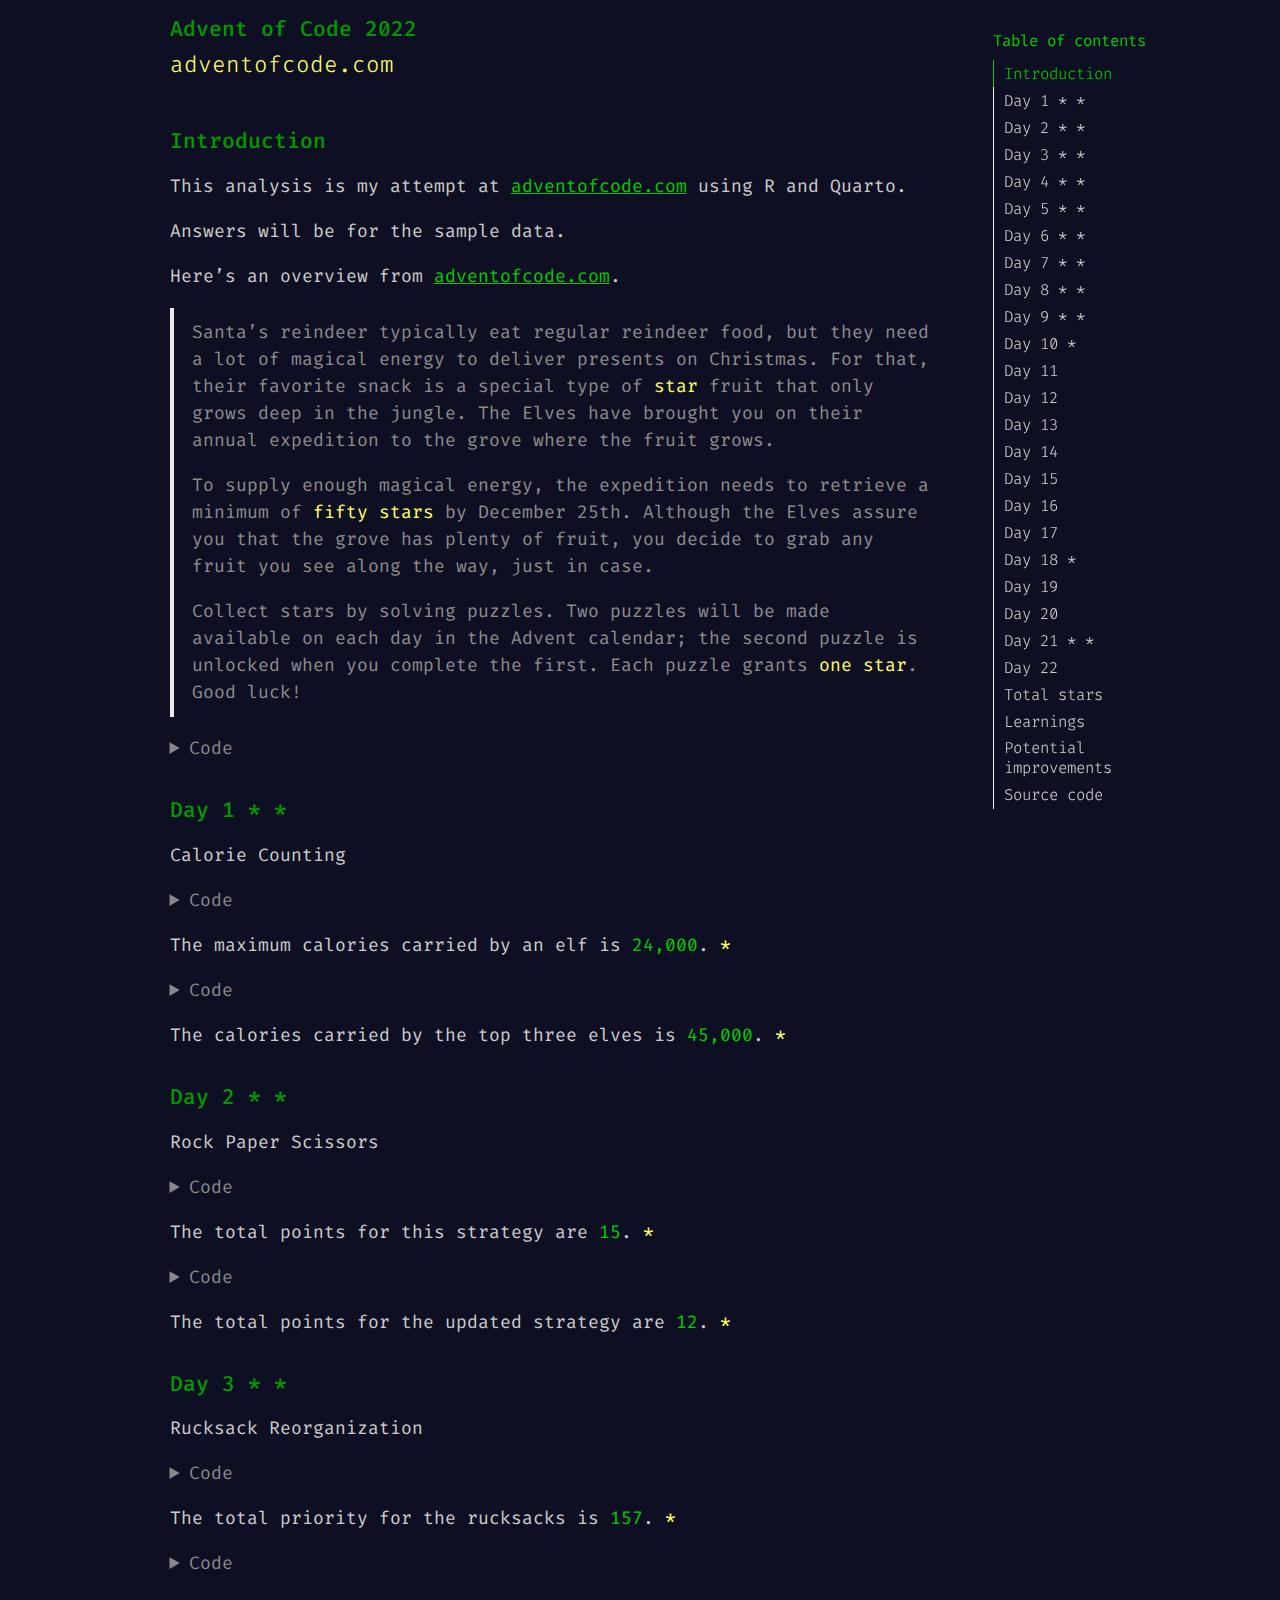
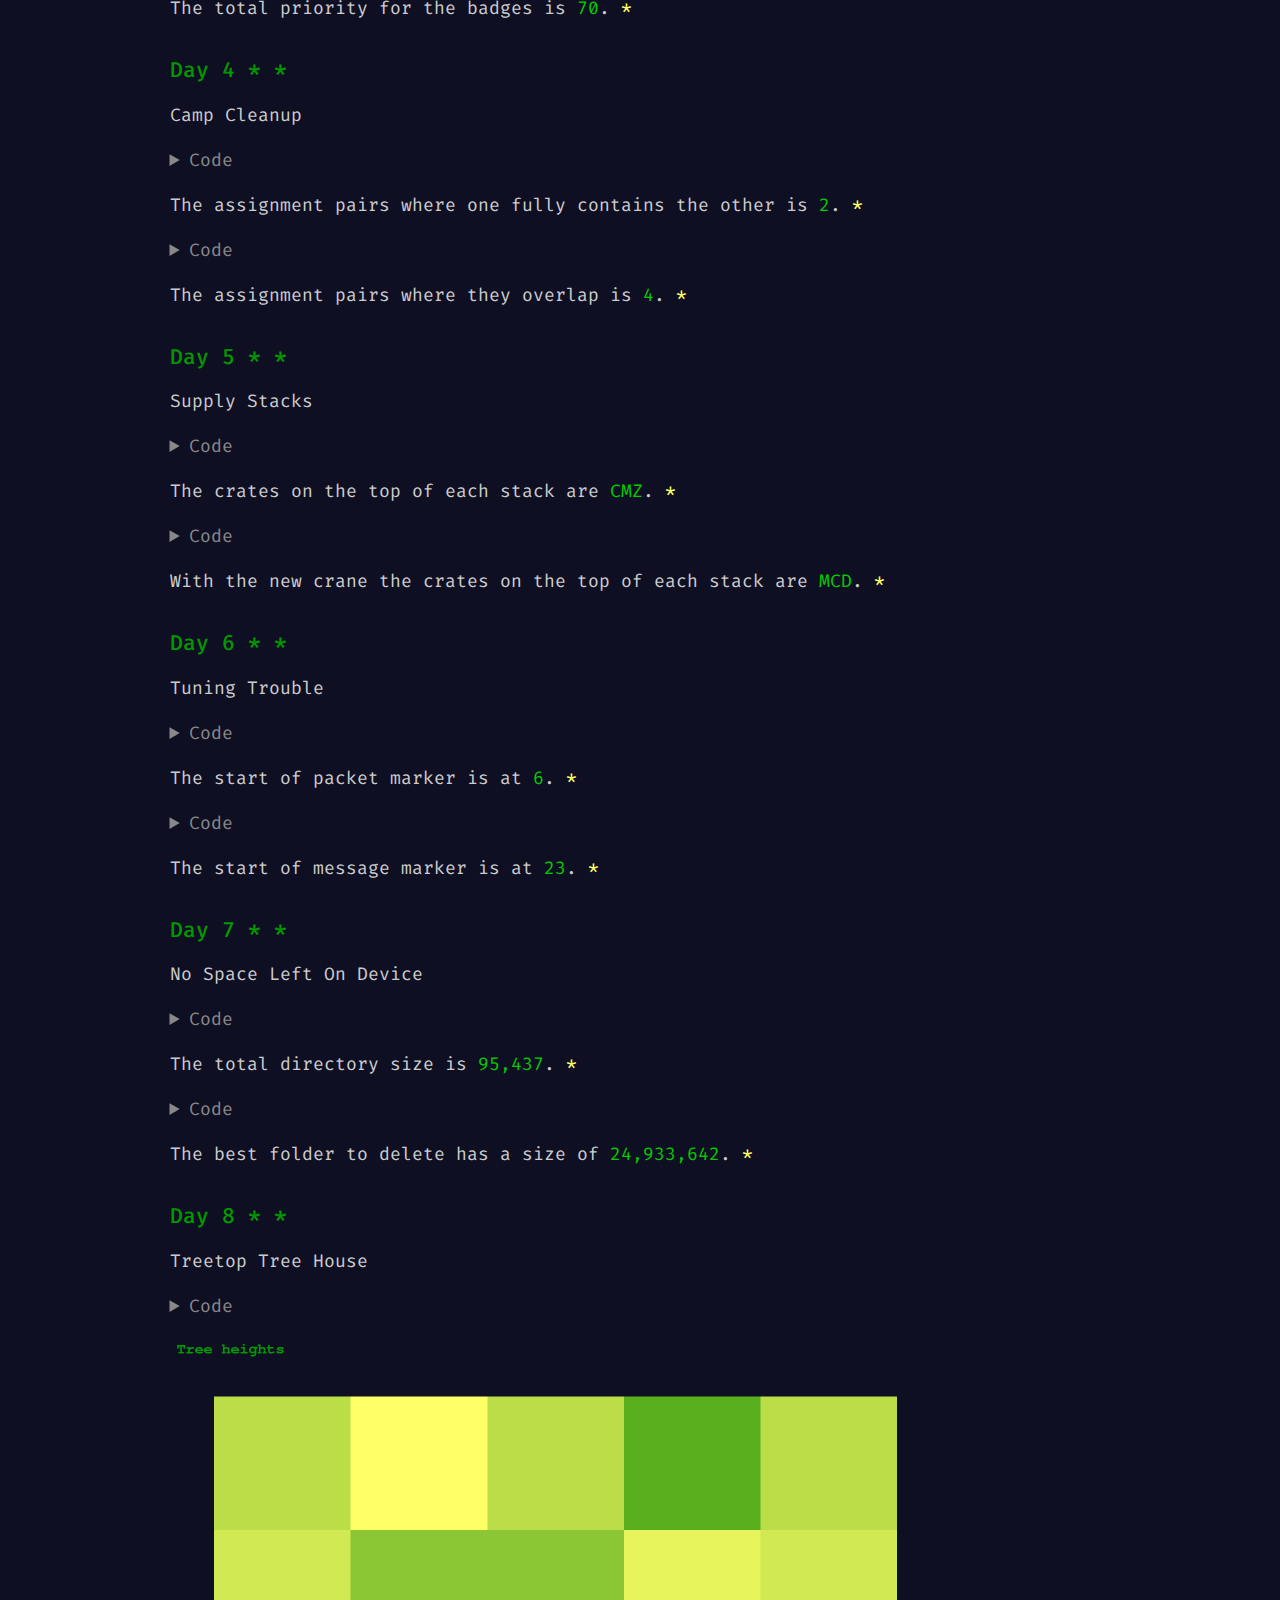
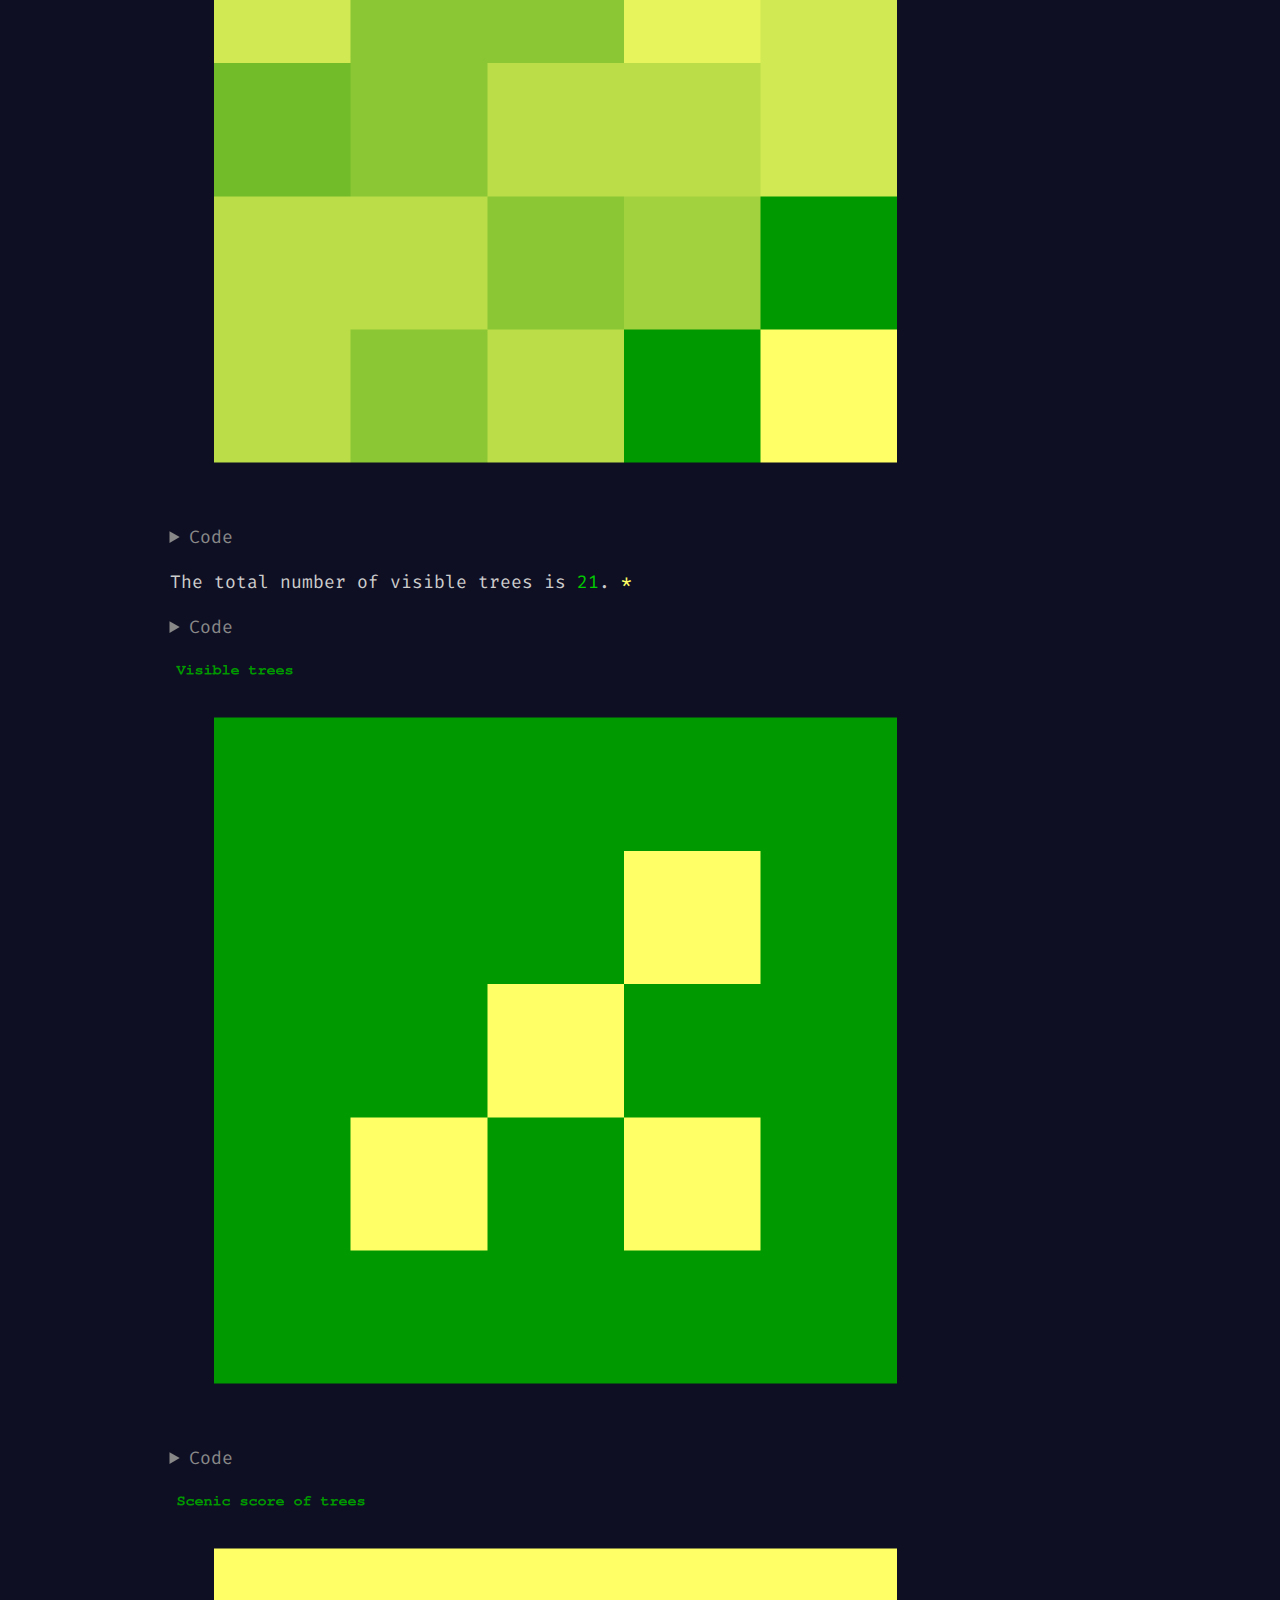
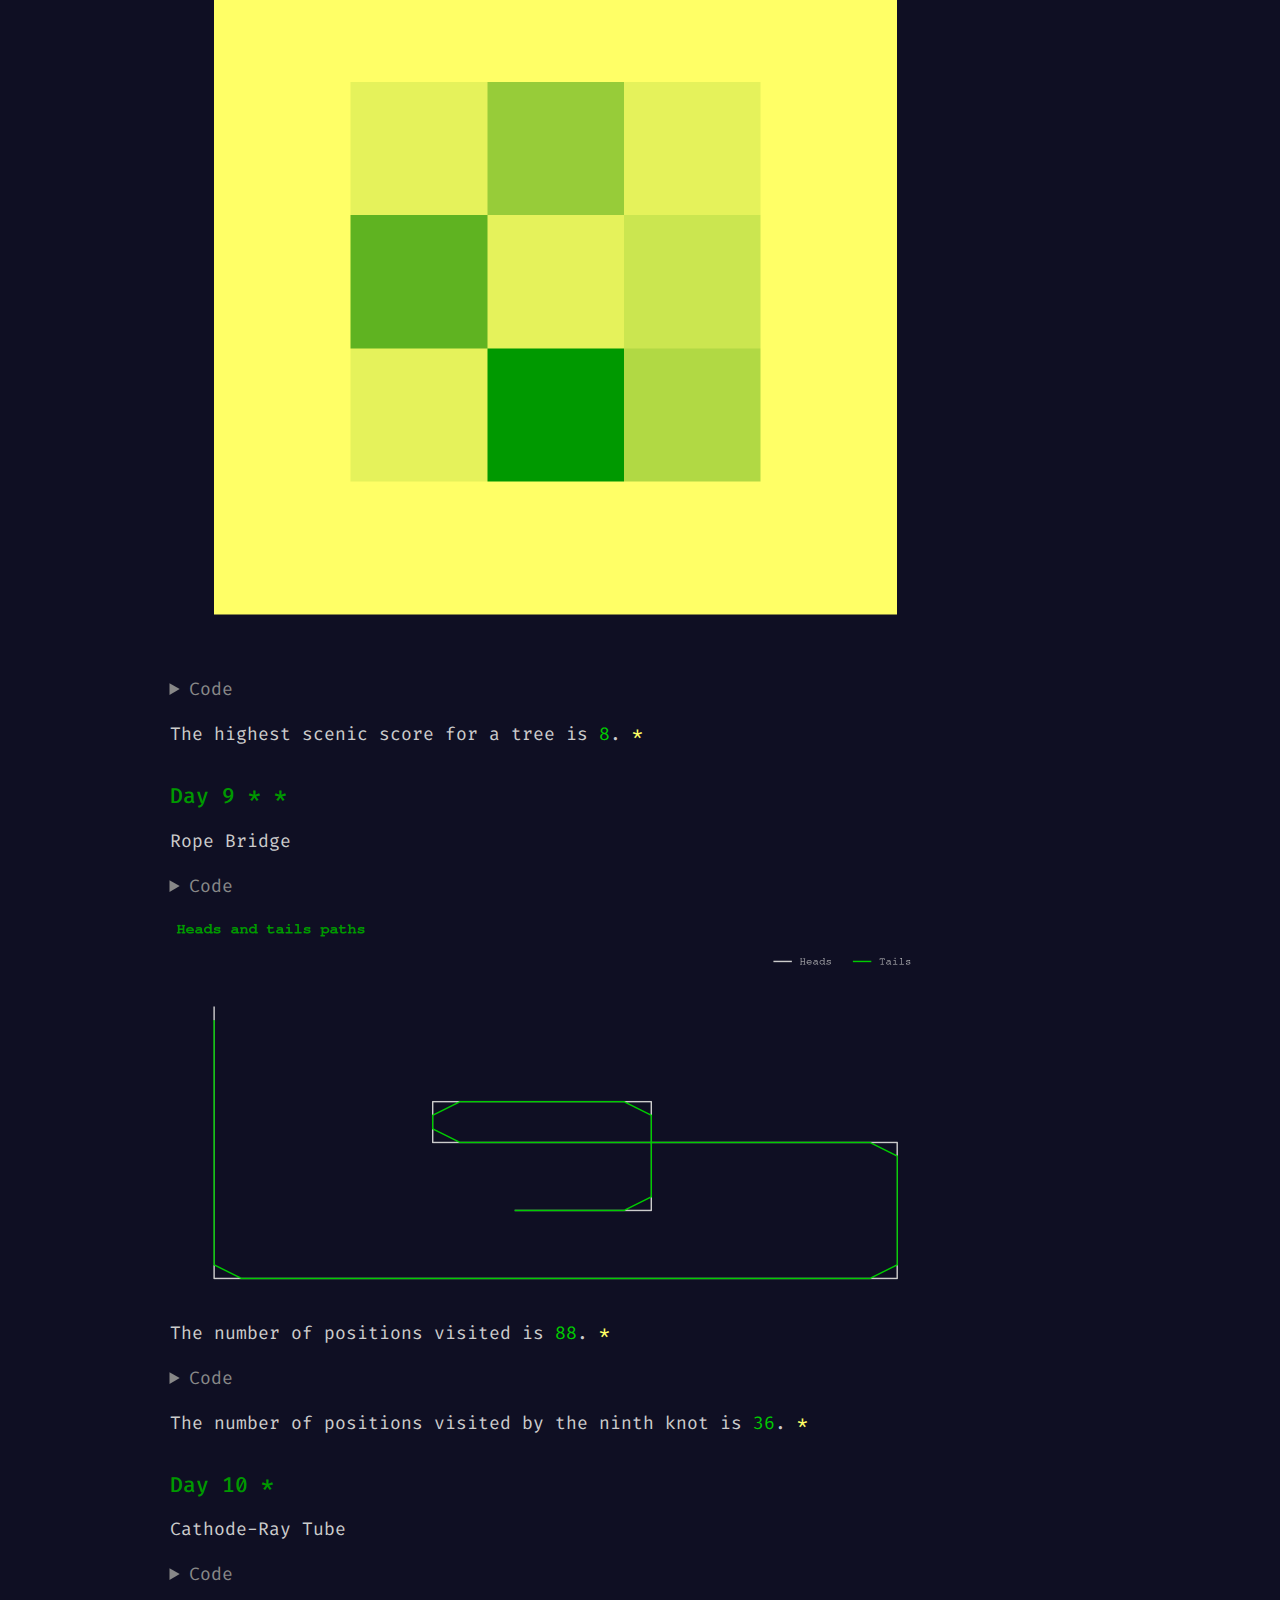
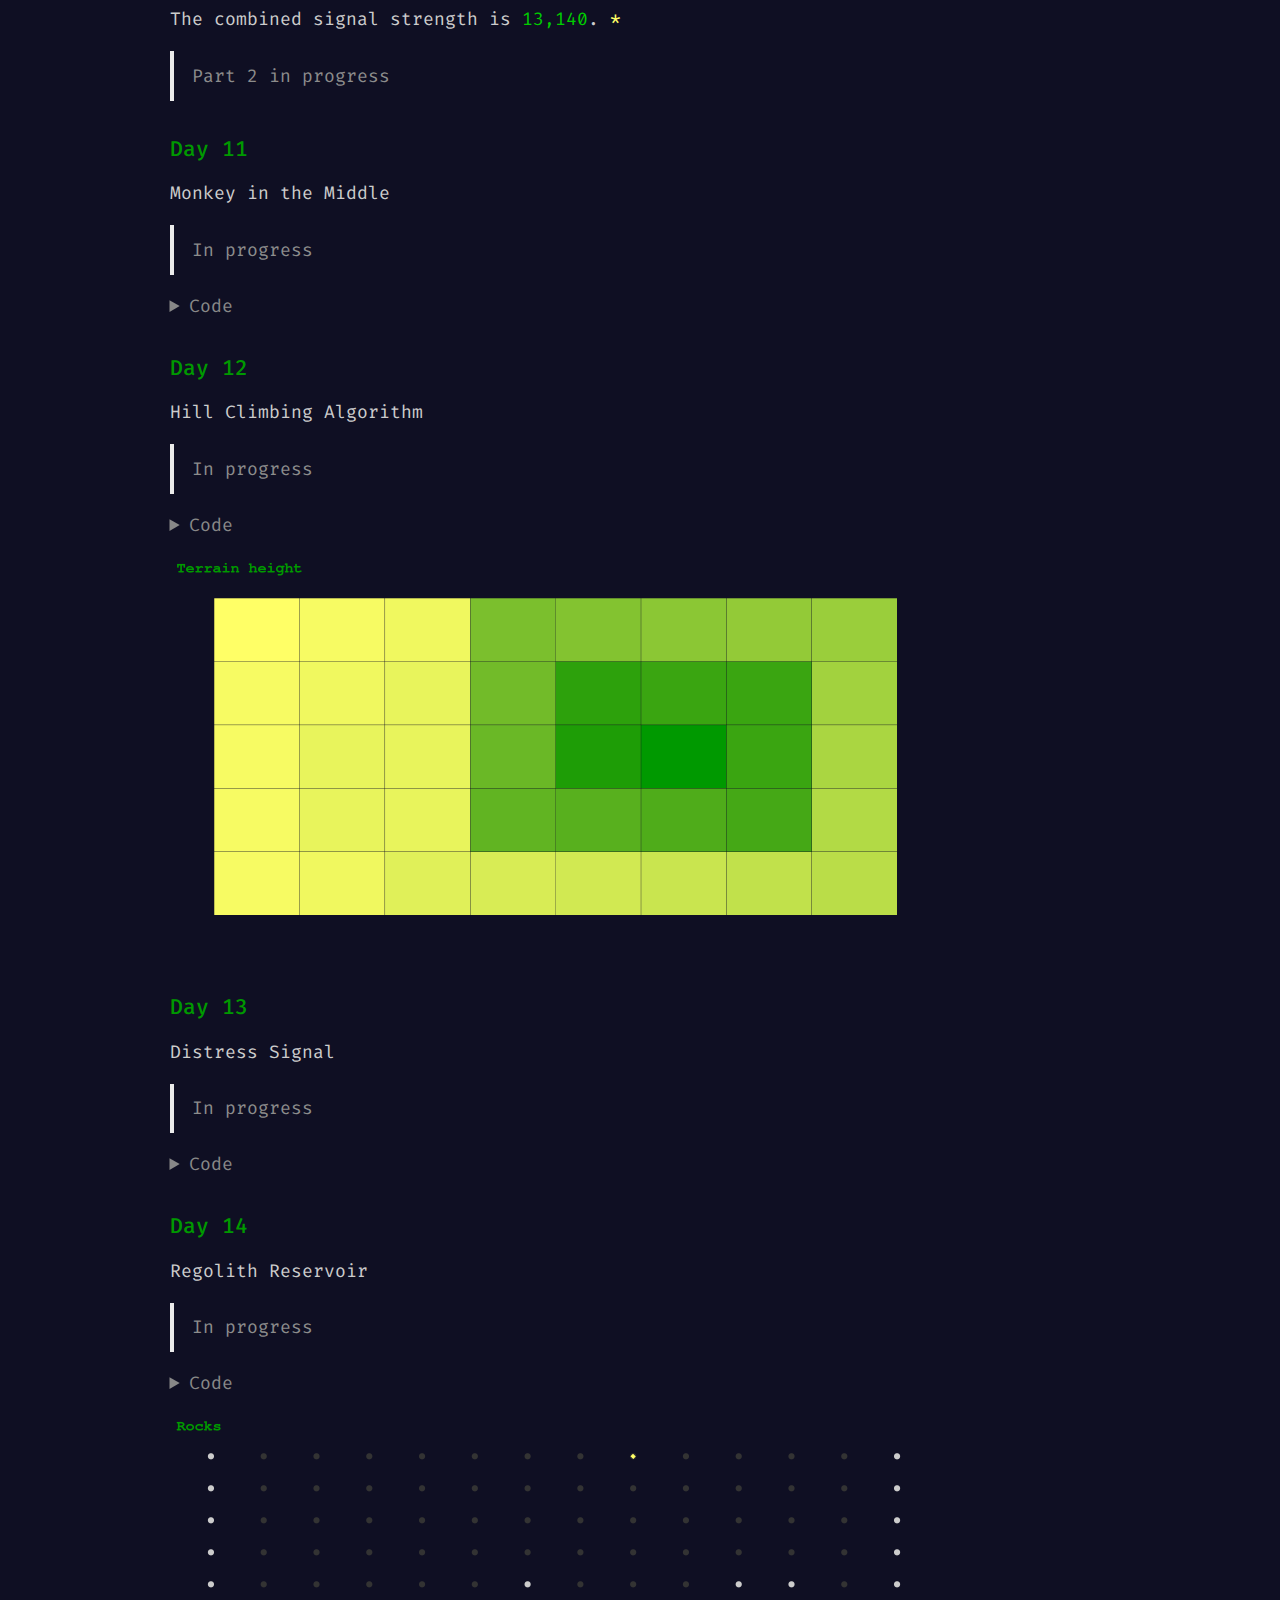
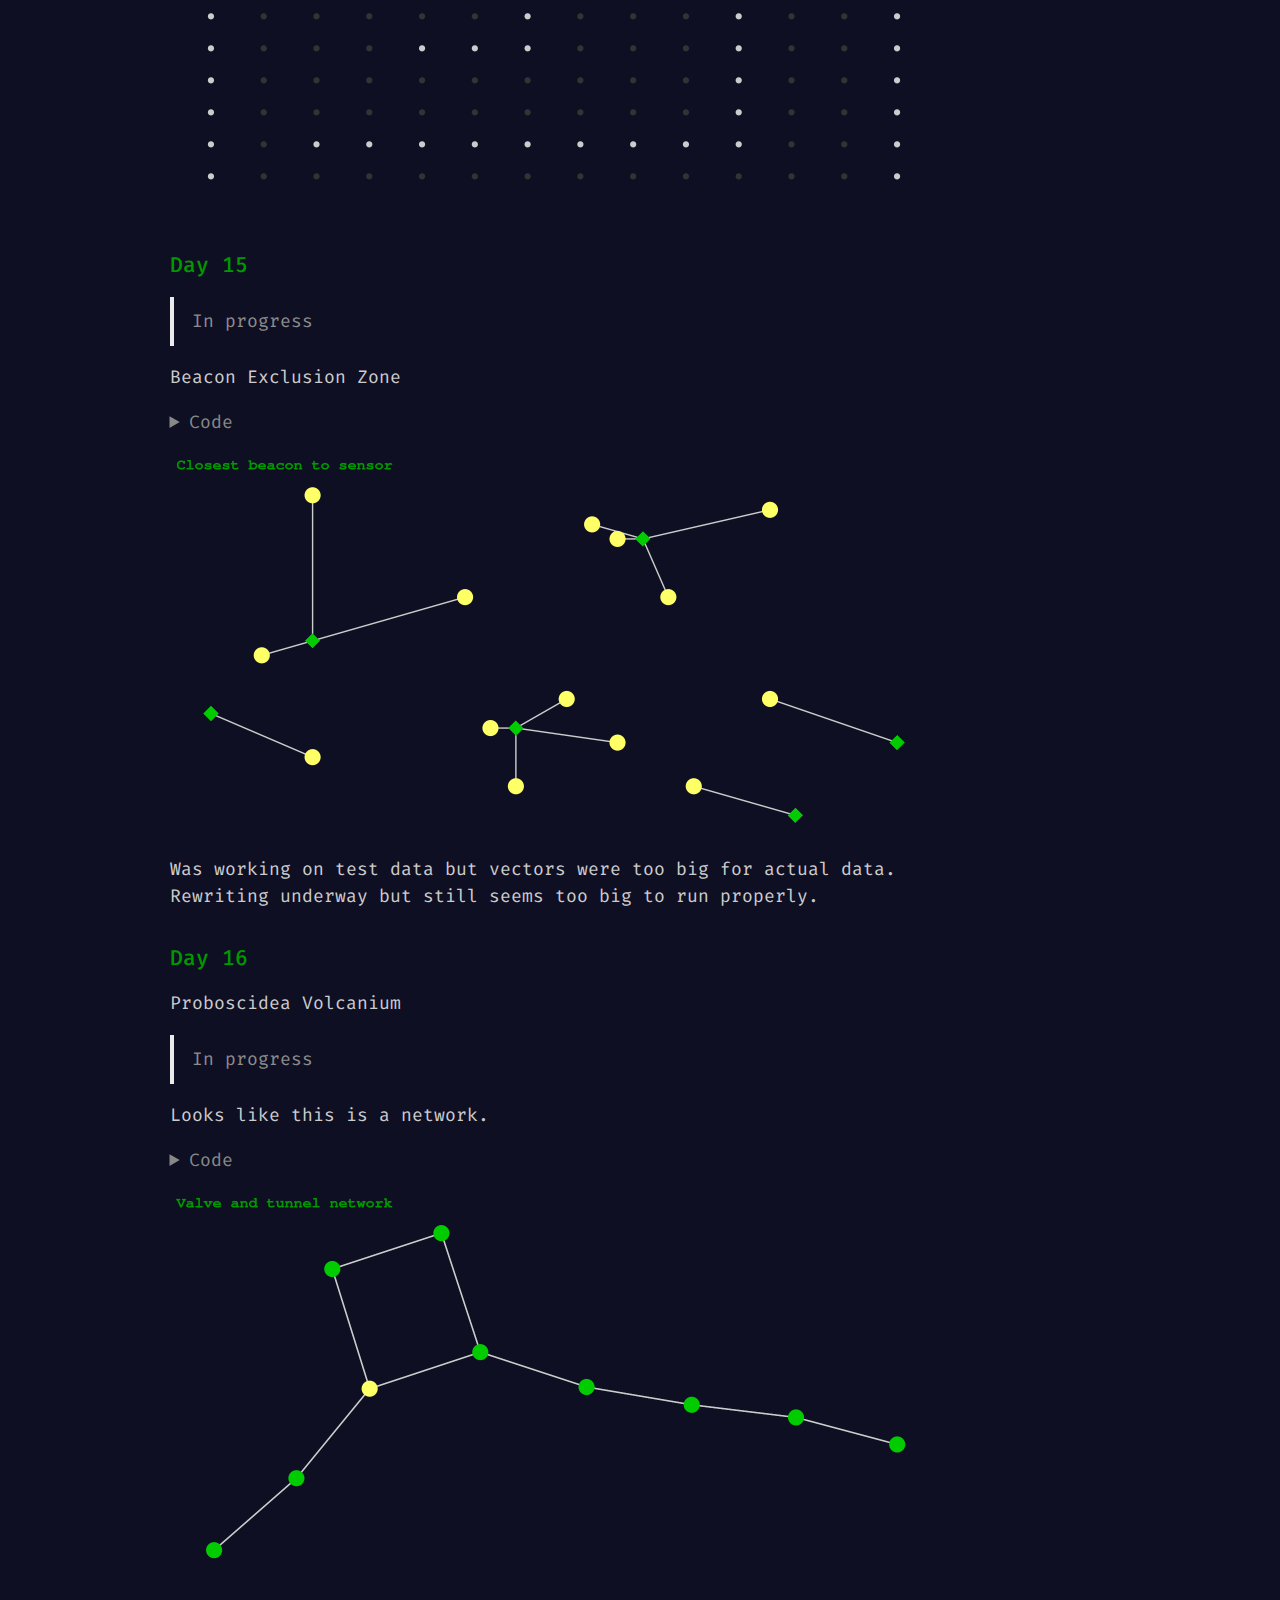
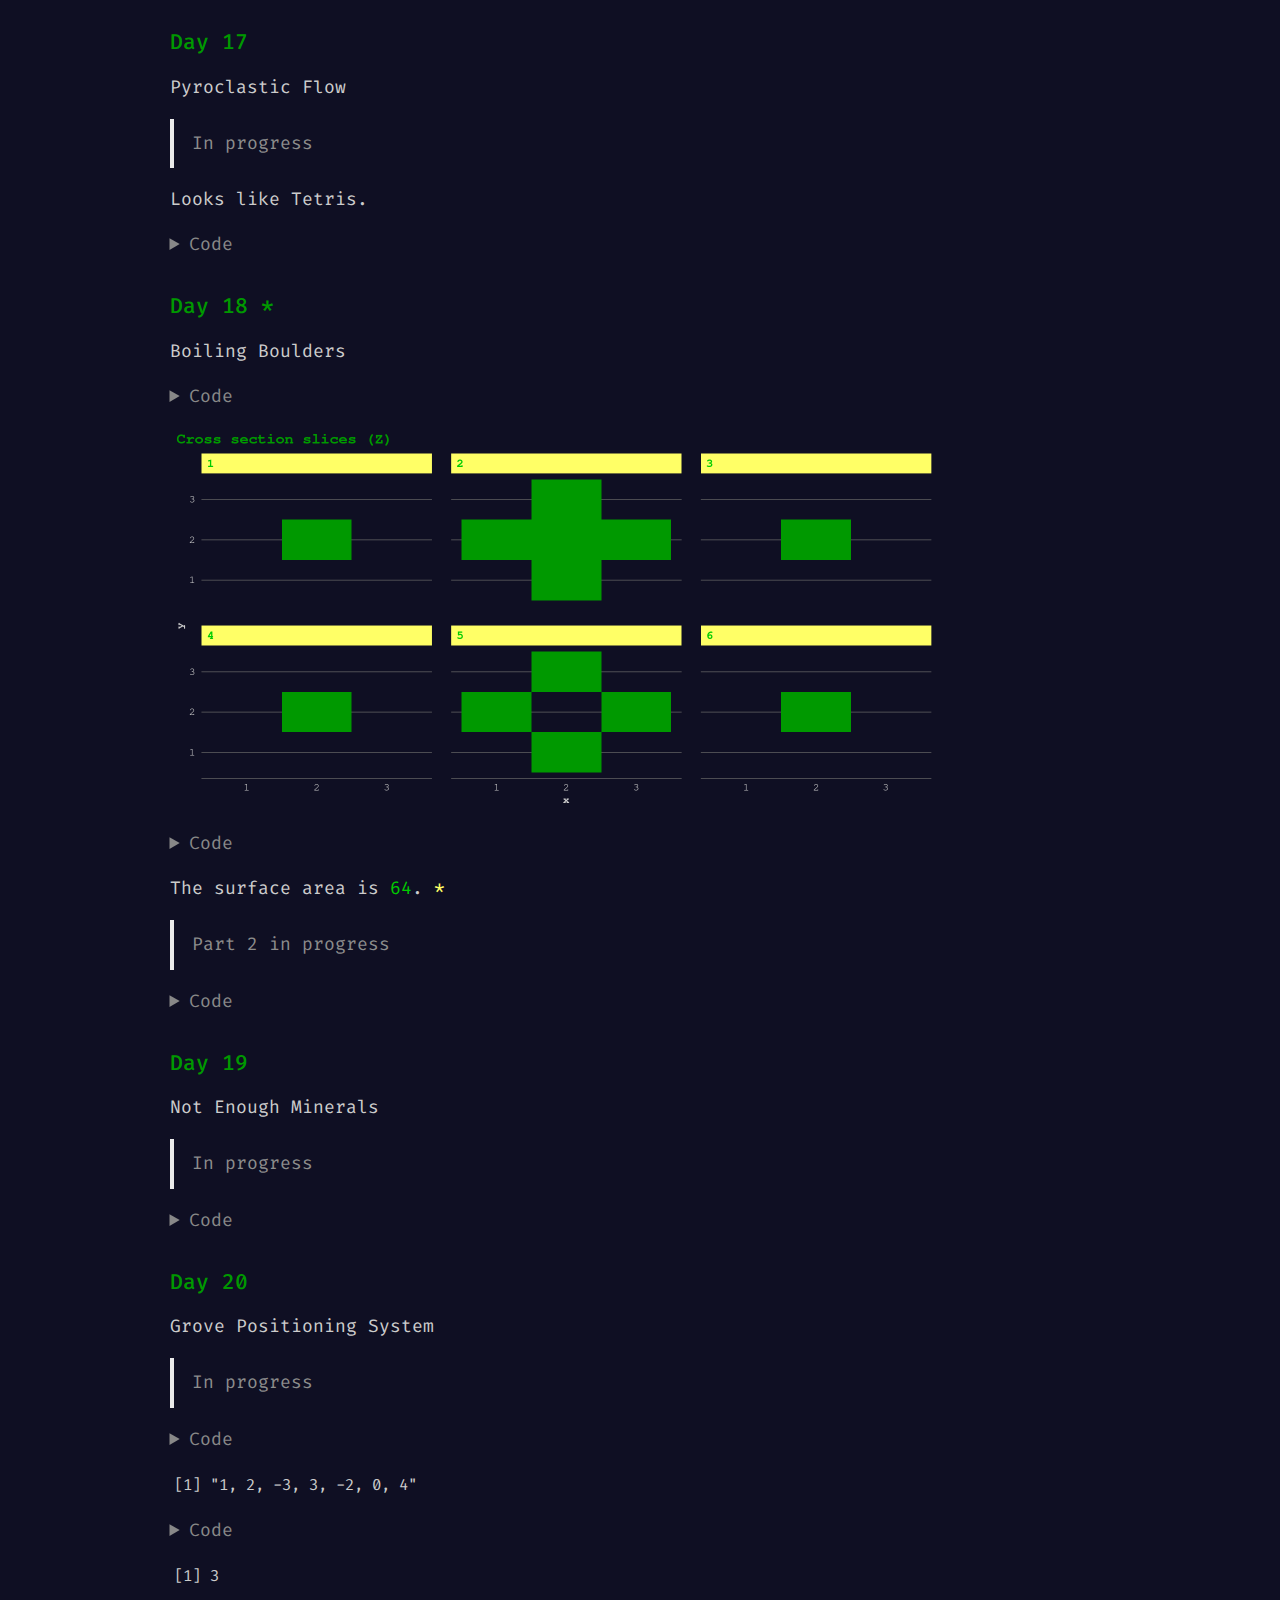
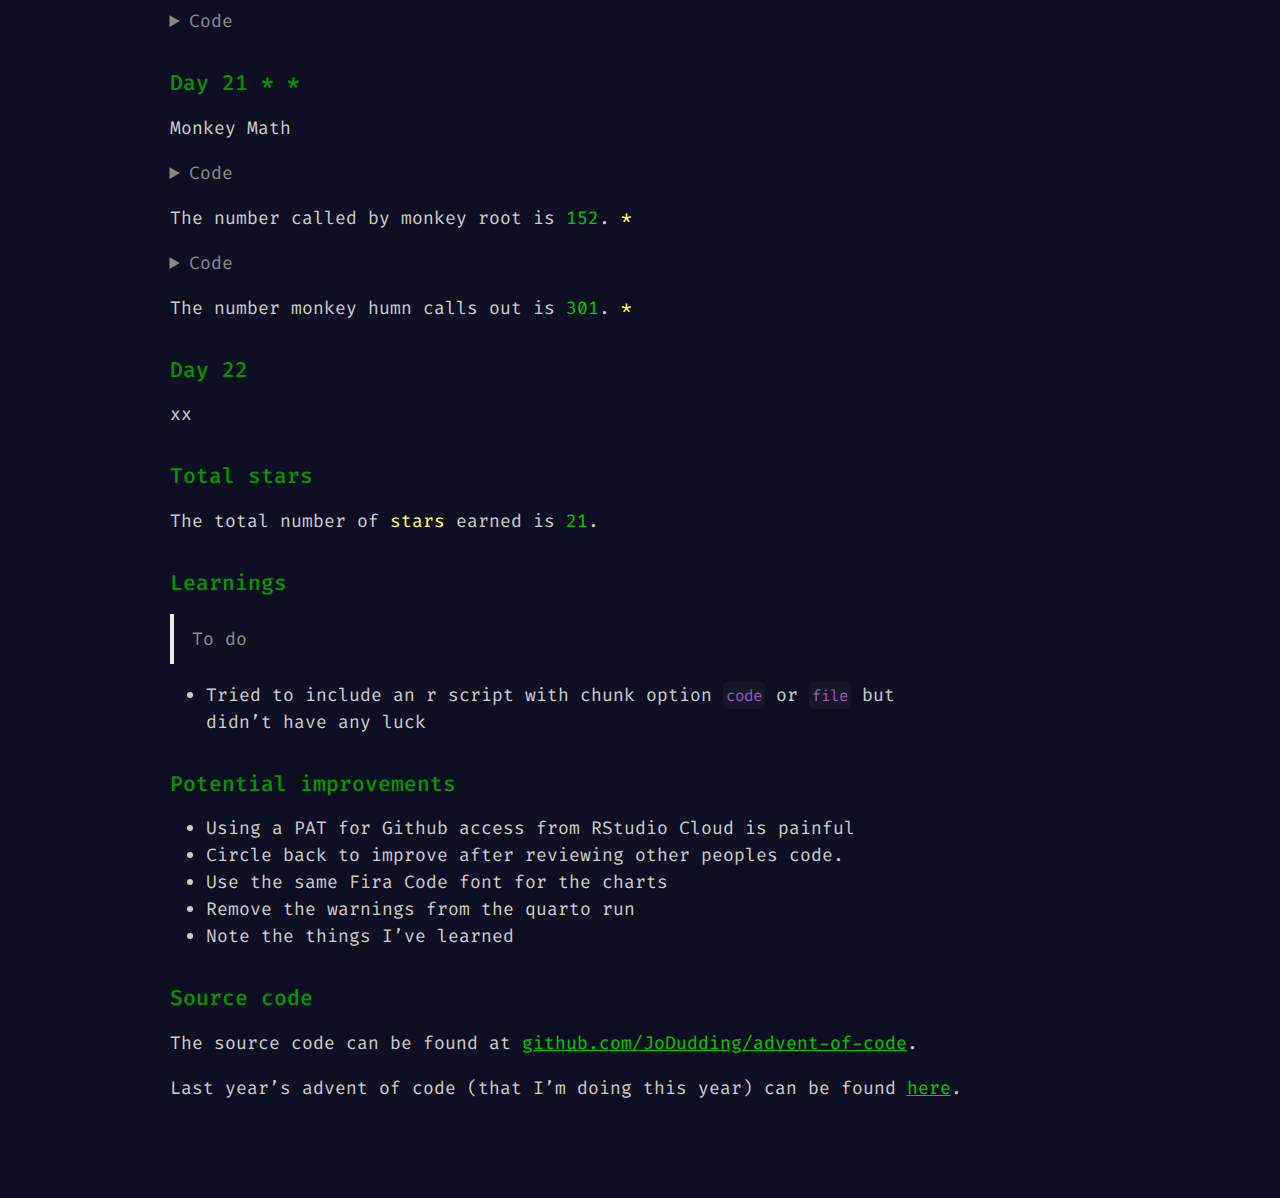
==== commit c8807248: "tidy up folders" ====
--- a/index.html
+++ b/index.html
@@ -130,6 +130,7 @@
   <li><a href="#day-19" id="toc-day-19" class="nav-link" data-scroll-target="#day-19">Day 19</a></li>
   <li><a href="#day-20" id="toc-day-20" class="nav-link" data-scroll-target="#day-20">Day 20</a></li>
   <li><a href="#day-21" id="toc-day-21" class="nav-link" data-scroll-target="#day-21">Day 21 * *</a></li>
+  <li><a href="#day-22" id="toc-day-22" class="nav-link" data-scroll-target="#day-22">Day 22</a></li>
   <li><a href="#total-stars" id="toc-total-stars" class="nav-link" data-scroll-target="#total-stars">Total stars</a></li>
   <li><a href="#learnings" id="toc-learnings" class="nav-link" data-scroll-target="#learnings">Learnings</a></li>
   <li><a href="#potential-improvements" id="toc-potential-improvements" class="nav-link" data-scroll-target="#potential-improvements">Potential improvements</a></li>
@@ -193,7 +194,7 @@
 <span id="cb1-22"><a href="#cb1-22" aria-hidden="true" tabindex="-1"></a>  <span class="at">tidyverse.quiet =</span> <span class="cn">TRUE</span></span>
 <span id="cb1-23"><a href="#cb1-23" aria-hidden="true" tabindex="-1"></a>)</span>
 <span id="cb1-24"><a href="#cb1-24" aria-hidden="true" tabindex="-1"></a></span>
-<span id="cb1-25"><a href="#cb1-25" aria-hidden="true" tabindex="-1"></a><span class="fu">source</span>(<span class="st">'aoc-theme.r'</span>)</span>
+<span id="cb1-25"><a href="#cb1-25" aria-hidden="true" tabindex="-1"></a><span class="fu">source</span>(<span class="st">'branding/aoc-theme.r'</span>)</span>
 <span id="cb1-26"><a href="#cb1-26" aria-hidden="true" tabindex="-1"></a></span>
 <span id="cb1-27"><a href="#cb1-27" aria-hidden="true" tabindex="-1"></a>stars <span class="ot">&lt;-</span> <span class="dv">0</span></span></code><button title="Copy to Clipboard" class="code-copy-button"><i class="bi"></i></button></pre></div>
 </details>
@@ -205,7 +206,7 @@
 <div class="cell">
 <details>
 <summary>Code</summary>
-<div class="sourceCode cell-code" id="cb2"><pre class="sourceCode r code-with-copy"><code class="sourceCode r"><span id="cb2-1"><a href="#cb2-1" aria-hidden="true" tabindex="-1"></a>df1 <span class="ot">&lt;-</span> <span class="fu">tibble</span>(<span class="at">cals =</span> <span class="fu">readLines</span>(<span class="st">'inputs/day1-part1.csv'</span>)) <span class="sc">|&gt;</span></span>
+<div class="sourceCode cell-code" id="cb2"><pre class="sourceCode r code-with-copy"><code class="sourceCode r"><span id="cb2-1"><a href="#cb2-1" aria-hidden="true" tabindex="-1"></a>df1 <span class="ot">&lt;-</span> <span class="fu">tibble</span>(<span class="at">cals =</span> <span class="fu">readLines</span>(<span class="st">'inputs/day1.txt'</span>)) <span class="sc">|&gt;</span></span>
 <span id="cb2-2"><a href="#cb2-2" aria-hidden="true" tabindex="-1"></a>  <span class="fu">mutate</span>(</span>
 <span id="cb2-3"><a href="#cb2-3" aria-hidden="true" tabindex="-1"></a>    <span class="at">cals =</span> <span class="fu">as.numeric</span>(cals),</span>
 <span id="cb2-4"><a href="#cb2-4" aria-hidden="true" tabindex="-1"></a>    <span class="at">row =</span> <span class="fu">row_number</span>(),</span>
@@ -244,7 +245,7 @@
 <div class="cell">
 <details>
 <summary>Code</summary>
-<div class="sourceCode cell-code" id="cb4"><pre class="sourceCode r code-with-copy"><code class="sourceCode r"><span id="cb4-1"><a href="#cb4-1" aria-hidden="true" tabindex="-1"></a>df2 <span class="ot">&lt;-</span> <span class="fu">tibble</span>(<span class="at">strat =</span> <span class="fu">readLines</span>(<span class="st">'inputs/day2-part1.csv'</span>)) <span class="sc">|&gt;</span></span>
+<div class="sourceCode cell-code" id="cb4"><pre class="sourceCode r code-with-copy"><code class="sourceCode r"><span id="cb4-1"><a href="#cb4-1" aria-hidden="true" tabindex="-1"></a>df2 <span class="ot">&lt;-</span> <span class="fu">tibble</span>(<span class="at">strat =</span> <span class="fu">readLines</span>(<span class="st">'inputs/day2.txt'</span>)) <span class="sc">|&gt;</span></span>
 <span id="cb4-2"><a href="#cb4-2" aria-hidden="true" tabindex="-1"></a>  <span class="fu">separate</span>(strat, <span class="at">into =</span> <span class="fu">c</span>(<span class="st">'them'</span>, <span class="st">'us'</span>)) <span class="sc">|&gt;</span></span>
 <span id="cb4-3"><a href="#cb4-3" aria-hidden="true" tabindex="-1"></a>  <span class="fu">mutate</span>(</span>
 <span id="cb4-4"><a href="#cb4-4" aria-hidden="true" tabindex="-1"></a>    <span class="at">shape =</span> <span class="fu">case_when</span>(</span>
@@ -316,7 +317,7 @@
 <span id="cb6-3"><a href="#cb6-3" aria-hidden="true" tabindex="-1"></a>  <span class="at">priority =</span> <span class="dv">1</span><span class="sc">:</span><span class="dv">52</span></span>
 <span id="cb6-4"><a href="#cb6-4" aria-hidden="true" tabindex="-1"></a>)</span>
 <span id="cb6-5"><a href="#cb6-5" aria-hidden="true" tabindex="-1"></a></span>
-<span id="cb6-6"><a href="#cb6-6" aria-hidden="true" tabindex="-1"></a>df3 <span class="ot">&lt;-</span> <span class="fu">tibble</span>(<span class="at">contents =</span> <span class="fu">readLines</span>(<span class="st">'inputs/day3-part1.csv'</span>)) <span class="sc">|&gt;</span></span>
+<span id="cb6-6"><a href="#cb6-6" aria-hidden="true" tabindex="-1"></a>df3 <span class="ot">&lt;-</span> <span class="fu">tibble</span>(<span class="at">contents =</span> <span class="fu">readLines</span>(<span class="st">'inputs/day3.txt'</span>)) <span class="sc">|&gt;</span></span>
 <span id="cb6-7"><a href="#cb6-7" aria-hidden="true" tabindex="-1"></a>  <span class="fu">mutate</span>(</span>
 <span id="cb6-8"><a href="#cb6-8" aria-hidden="true" tabindex="-1"></a>    <span class="at">rucksack =</span> <span class="fu">row_number</span>(),</span>
 <span id="cb6-9"><a href="#cb6-9" aria-hidden="true" tabindex="-1"></a>    <span class="at">len =</span> <span class="fu">str_length</span>(contents),</span>
@@ -365,7 +366,7 @@
 <div class="cell">
 <details>
 <summary>Code</summary>
-<div class="sourceCode cell-code" id="cb8"><pre class="sourceCode r code-with-copy"><code class="sourceCode r"><span id="cb8-1"><a href="#cb8-1" aria-hidden="true" tabindex="-1"></a>df4 <span class="ot">&lt;-</span> <span class="fu">tibble</span>(<span class="at">sections =</span> <span class="fu">readLines</span>(<span class="st">'inputs/day4-part1.csv'</span>)) <span class="sc">|&gt;</span> </span>
+<div class="sourceCode cell-code" id="cb8"><pre class="sourceCode r code-with-copy"><code class="sourceCode r"><span id="cb8-1"><a href="#cb8-1" aria-hidden="true" tabindex="-1"></a>df4 <span class="ot">&lt;-</span> <span class="fu">tibble</span>(<span class="at">sections =</span> <span class="fu">readLines</span>(<span class="st">'inputs/day4.txt'</span>)) <span class="sc">|&gt;</span> </span>
 <span id="cb8-2"><a href="#cb8-2" aria-hidden="true" tabindex="-1"></a>  <span class="fu">separate</span>(sections, <span class="at">into =</span> <span class="fu">c</span>(<span class="st">'elf1_min'</span>, <span class="st">'elf1_max'</span>, <span class="st">'elf2_min'</span>, <span class="st">'elf2_max'</span>), <span class="at">convert =</span> <span class="cn">TRUE</span>) <span class="sc">|&gt;</span> </span>
 <span id="cb8-3"><a href="#cb8-3" aria-hidden="true" tabindex="-1"></a>  <span class="fu">mutate</span>(<span class="at">pair =</span> <span class="fu">row_number</span>())</span>
 <span id="cb8-4"><a href="#cb8-4" aria-hidden="true" tabindex="-1"></a></span>
@@ -399,7 +400,7 @@
 <div class="cell">
 <details>
 <summary>Code</summary>
-<div class="sourceCode cell-code" id="cb10"><pre class="sourceCode r code-with-copy"><code class="sourceCode r"><span id="cb10-1"><a href="#cb10-1" aria-hidden="true" tabindex="-1"></a>df5 <span class="ot">&lt;-</span> <span class="fu">readLines</span>(<span class="st">'inputs/day5-part1.csv'</span>)</span>
+<div class="sourceCode cell-code" id="cb10"><pre class="sourceCode r code-with-copy"><code class="sourceCode r"><span id="cb10-1"><a href="#cb10-1" aria-hidden="true" tabindex="-1"></a>df5 <span class="ot">&lt;-</span> <span class="fu">readLines</span>(<span class="st">'inputs/day5.txt'</span>)</span>
 <span id="cb10-2"><a href="#cb10-2" aria-hidden="true" tabindex="-1"></a></span>
 <span id="cb10-3"><a href="#cb10-3" aria-hidden="true" tabindex="-1"></a>movements <span class="ot">&lt;-</span> <span class="fu">tibble</span>(<span class="at">crates =</span> df5) <span class="sc">|&gt;</span> </span>
 <span id="cb10-4"><a href="#cb10-4" aria-hidden="true" tabindex="-1"></a>  <span class="fu">filter</span>(<span class="fu">cumsum</span>(<span class="fu">str_trim</span>(crates) <span class="sc">==</span> <span class="st">''</span>) <span class="sc">&gt;</span> <span class="dv">0</span> <span class="sc">&amp;</span> <span class="fu">str_trim</span>(crates) <span class="sc">!=</span> <span class="st">''</span>) <span class="sc">|&gt;</span> </span>
@@ -415,37 +416,29 @@
 <span id="cb10-14"><a href="#cb10-14" aria-hidden="true" tabindex="-1"></a><span class="co">#names(stack_list) = paste0('stack_', 1:stack_nums)</span></span>
 <span id="cb10-15"><a href="#cb10-15" aria-hidden="true" tabindex="-1"></a>adj_stack <span class="ot">&lt;-</span> <span class="fu">map</span>(stack_list, <span class="sc">~</span> .x[<span class="fu">str_trim</span>(.x) <span class="sc">!=</span> <span class="st">''</span>])</span>
 <span id="cb10-16"><a href="#cb10-16" aria-hidden="true" tabindex="-1"></a></span>
-<span id="cb10-17"><a href="#cb10-17" aria-hidden="true" tabindex="-1"></a></span>
-<span id="cb10-18"><a href="#cb10-18" aria-hidden="true" tabindex="-1"></a><span class="co">#' need to do</span></span>
-<span id="cb10-19"><a href="#cb10-19" aria-hidden="true" tabindex="-1"></a><span class="co">#' get the last item in the from list</span></span>
-<span id="cb10-20"><a href="#cb10-20" aria-hidden="true" tabindex="-1"></a><span class="co">#' add it to the end of the to list</span></span>
-<span id="cb10-21"><a href="#cb10-21" aria-hidden="true" tabindex="-1"></a><span class="co">#' update the from list to remove it</span></span>
-<span id="cb10-22"><a href="#cb10-22" aria-hidden="true" tabindex="-1"></a><span class="co">#' repeat for the number of moves</span></span>
-<span id="cb10-23"><a href="#cb10-23" aria-hidden="true" tabindex="-1"></a></span>
-<span id="cb10-24"><a href="#cb10-24" aria-hidden="true" tabindex="-1"></a></span>
-<span id="cb10-25"><a href="#cb10-25" aria-hidden="true" tabindex="-1"></a>move <span class="ot">&lt;-</span> <span class="cf">function</span>(stack_from, stack_to) {</span>
-<span id="cb10-26"><a href="#cb10-26" aria-hidden="true" tabindex="-1"></a>  start_stack <span class="ot">&lt;-</span> adj_stack[[stack_from]]</span>
-<span id="cb10-27"><a href="#cb10-27" aria-hidden="true" tabindex="-1"></a>  end_stack <span class="ot">&lt;-</span> adj_stack[[stack_to]]</span>
-<span id="cb10-28"><a href="#cb10-28" aria-hidden="true" tabindex="-1"></a>  </span>
-<span id="cb10-29"><a href="#cb10-29" aria-hidden="true" tabindex="-1"></a>  to_move <span class="ot">&lt;-</span> <span class="fu">tail</span>(start_stack, <span class="dv">1</span>)</span>
-<span id="cb10-30"><a href="#cb10-30" aria-hidden="true" tabindex="-1"></a>  </span>
-<span id="cb10-31"><a href="#cb10-31" aria-hidden="true" tabindex="-1"></a>  adj_stack[[stack_to]] <span class="ot">&lt;&lt;-</span> <span class="fu">c</span>(end_stack, to_move)</span>
-<span id="cb10-32"><a href="#cb10-32" aria-hidden="true" tabindex="-1"></a>  adj_stack[[stack_from]] <span class="ot">&lt;&lt;-</span> start_stack[<span class="dv">1</span><span class="sc">:</span><span class="fu">length</span>(start_stack)<span class="sc">-</span><span class="dv">1</span>]</span>
-<span id="cb10-33"><a href="#cb10-33" aria-hidden="true" tabindex="-1"></a>}</span>
+<span id="cb10-17"><a href="#cb10-17" aria-hidden="true" tabindex="-1"></a>move <span class="ot">&lt;-</span> <span class="cf">function</span>(stack_from, stack_to) {</span>
+<span id="cb10-18"><a href="#cb10-18" aria-hidden="true" tabindex="-1"></a>  start_stack <span class="ot">&lt;-</span> adj_stack[[stack_from]]</span>
+<span id="cb10-19"><a href="#cb10-19" aria-hidden="true" tabindex="-1"></a>  end_stack <span class="ot">&lt;-</span> adj_stack[[stack_to]]</span>
+<span id="cb10-20"><a href="#cb10-20" aria-hidden="true" tabindex="-1"></a>  </span>
+<span id="cb10-21"><a href="#cb10-21" aria-hidden="true" tabindex="-1"></a>  to_move <span class="ot">&lt;-</span> <span class="fu">tail</span>(start_stack, <span class="dv">1</span>)</span>
+<span id="cb10-22"><a href="#cb10-22" aria-hidden="true" tabindex="-1"></a>  </span>
+<span id="cb10-23"><a href="#cb10-23" aria-hidden="true" tabindex="-1"></a>  adj_stack[[stack_to]] <span class="ot">&lt;&lt;-</span> <span class="fu">c</span>(end_stack, to_move)</span>
+<span id="cb10-24"><a href="#cb10-24" aria-hidden="true" tabindex="-1"></a>  adj_stack[[stack_from]] <span class="ot">&lt;&lt;-</span> start_stack[<span class="dv">1</span><span class="sc">:</span><span class="fu">length</span>(start_stack)<span class="sc">-</span><span class="dv">1</span>]</span>
+<span id="cb10-25"><a href="#cb10-25" aria-hidden="true" tabindex="-1"></a>}</span>
+<span id="cb10-26"><a href="#cb10-26" aria-hidden="true" tabindex="-1"></a></span>
+<span id="cb10-27"><a href="#cb10-27" aria-hidden="true" tabindex="-1"></a>move_times <span class="ot">&lt;-</span> <span class="cf">function</span>(move_num, stack_from, stack_to) {</span>
+<span id="cb10-28"><a href="#cb10-28" aria-hidden="true" tabindex="-1"></a>  <span class="cf">for</span>(i <span class="cf">in</span> <span class="dv">1</span><span class="sc">:</span>move_num) {<span class="fu">move</span>(stack_from, stack_to)}</span>
+<span id="cb10-29"><a href="#cb10-29" aria-hidden="true" tabindex="-1"></a>}</span>
+<span id="cb10-30"><a href="#cb10-30" aria-hidden="true" tabindex="-1"></a></span>
+<span id="cb10-31"><a href="#cb10-31" aria-hidden="true" tabindex="-1"></a></span>
+<span id="cb10-32"><a href="#cb10-32" aria-hidden="true" tabindex="-1"></a><span class="fu">pwalk</span>(movements, move_times)</span>
+<span id="cb10-33"><a href="#cb10-33" aria-hidden="true" tabindex="-1"></a></span>
 <span id="cb10-34"><a href="#cb10-34" aria-hidden="true" tabindex="-1"></a></span>
-<span id="cb10-35"><a href="#cb10-35" aria-hidden="true" tabindex="-1"></a>move_times <span class="ot">&lt;-</span> <span class="cf">function</span>(move_num, stack_from, stack_to) {</span>
-<span id="cb10-36"><a href="#cb10-36" aria-hidden="true" tabindex="-1"></a>  <span class="cf">for</span>(i <span class="cf">in</span> <span class="dv">1</span><span class="sc">:</span>move_num) {<span class="fu">move</span>(stack_from, stack_to)}</span>
-<span id="cb10-37"><a href="#cb10-37" aria-hidden="true" tabindex="-1"></a>}</span>
+<span id="cb10-35"><a href="#cb10-35" aria-hidden="true" tabindex="-1"></a>final_stack <span class="ot">&lt;-</span> adj_stack</span>
+<span id="cb10-36"><a href="#cb10-36" aria-hidden="true" tabindex="-1"></a></span>
+<span id="cb10-37"><a href="#cb10-37" aria-hidden="true" tabindex="-1"></a>message <span class="ot">&lt;-</span> <span class="fu">paste</span>(<span class="fu">map</span>(final_stack, <span class="sc">~</span><span class="fu">tail</span>(.x, <span class="dv">1</span>)), <span class="at">collapse =</span> <span class="st">''</span>)</span>
 <span id="cb10-38"><a href="#cb10-38" aria-hidden="true" tabindex="-1"></a></span>
-<span id="cb10-39"><a href="#cb10-39" aria-hidden="true" tabindex="-1"></a></span>
-<span id="cb10-40"><a href="#cb10-40" aria-hidden="true" tabindex="-1"></a><span class="fu">pwalk</span>(movements, move_times)</span>
-<span id="cb10-41"><a href="#cb10-41" aria-hidden="true" tabindex="-1"></a></span>
-<span id="cb10-42"><a href="#cb10-42" aria-hidden="true" tabindex="-1"></a></span>
-<span id="cb10-43"><a href="#cb10-43" aria-hidden="true" tabindex="-1"></a>final_stack <span class="ot">&lt;-</span> adj_stack</span>
-<span id="cb10-44"><a href="#cb10-44" aria-hidden="true" tabindex="-1"></a></span>
-<span id="cb10-45"><a href="#cb10-45" aria-hidden="true" tabindex="-1"></a>message <span class="ot">&lt;-</span> <span class="fu">paste</span>(<span class="fu">map</span>(final_stack, <span class="sc">~</span><span class="fu">tail</span>(.x, <span class="dv">1</span>)), <span class="at">collapse =</span> <span class="st">''</span>)</span>
-<span id="cb10-46"><a href="#cb10-46" aria-hidden="true" tabindex="-1"></a></span>
-<span id="cb10-47"><a href="#cb10-47" aria-hidden="true" tabindex="-1"></a>stars <span class="ot">&lt;-</span> stars <span class="sc">+</span> <span class="dv">1</span></span></code><button title="Copy to Clipboard" class="code-copy-button"><i class="bi"></i></button></pre></div>
+<span id="cb10-39"><a href="#cb10-39" aria-hidden="true" tabindex="-1"></a>stars <span class="ot">&lt;-</span> stars <span class="sc">+</span> <span class="dv">1</span></span></code><button title="Copy to Clipboard" class="code-copy-button"><i class="bi"></i></button></pre></div>
 </details>
 </div>
 <p>The crates on the top of each stack are <span class="aoc-green">CMZ</span>. <span class="aoc-yellow">*</span></p>
@@ -483,7 +476,7 @@
 <div class="cell">
 <details>
 <summary>Code</summary>
-<div class="sourceCode cell-code" id="cb12"><pre class="sourceCode r code-with-copy"><code class="sourceCode r"><span id="cb12-1"><a href="#cb12-1" aria-hidden="true" tabindex="-1"></a>raw_6 <span class="ot">&lt;-</span> <span class="fu">readLines</span>(<span class="st">'inputs/day6-part1.csv'</span>)</span>
+<div class="sourceCode cell-code" id="cb12"><pre class="sourceCode r code-with-copy"><code class="sourceCode r"><span id="cb12-1"><a href="#cb12-1" aria-hidden="true" tabindex="-1"></a>raw_6 <span class="ot">&lt;-</span> <span class="fu">readLines</span>(<span class="st">'inputs/day6.txt'</span>)</span>
 <span id="cb12-2"><a href="#cb12-2" aria-hidden="true" tabindex="-1"></a></span>
 <span id="cb12-3"><a href="#cb12-3" aria-hidden="true" tabindex="-1"></a>df_6 <span class="ot">&lt;-</span> <span class="fu">tibble</span>(<span class="at">chars =</span> <span class="fu">str_split</span>(raw_6, <span class="at">pattern =</span> <span class="st">''</span>)) <span class="sc">|&gt;</span>  </span>
 <span id="cb12-4"><a href="#cb12-4" aria-hidden="true" tabindex="-1"></a>  <span class="fu">unnest</span>(chars) <span class="sc">|&gt;</span> </span>
@@ -548,7 +541,7 @@
 <span id="cb14-8"><a href="#cb14-8" aria-hidden="true" tabindex="-1"></a>  <span class="fu">return</span>(path)</span>
 <span id="cb14-9"><a href="#cb14-9" aria-hidden="true" tabindex="-1"></a>}</span>
 <span id="cb14-10"><a href="#cb14-10" aria-hidden="true" tabindex="-1"></a></span>
-<span id="cb14-11"><a href="#cb14-11" aria-hidden="true" tabindex="-1"></a>df_7 <span class="ot">&lt;-</span> <span class="fu">tibble</span>(<span class="at">instruct =</span> <span class="fu">readLines</span>(<span class="st">'inputs/day7-part1.csv'</span>)) <span class="sc">|&gt;</span> </span>
+<span id="cb14-11"><a href="#cb14-11" aria-hidden="true" tabindex="-1"></a>df_7 <span class="ot">&lt;-</span> <span class="fu">tibble</span>(<span class="at">instruct =</span> <span class="fu">readLines</span>(<span class="st">'inputs/day7.txt'</span>)) <span class="sc">|&gt;</span> </span>
 <span id="cb14-12"><a href="#cb14-12" aria-hidden="true" tabindex="-1"></a>  <span class="fu">mutate</span>(</span>
 <span id="cb14-13"><a href="#cb14-13" aria-hidden="true" tabindex="-1"></a>    <span class="at">row =</span> <span class="fu">row_number</span>(),</span>
 <span id="cb14-14"><a href="#cb14-14" aria-hidden="true" tabindex="-1"></a>    <span class="at">command =</span> <span class="fu">case_when</span>(</span>
@@ -617,7 +610,7 @@
 <div class="cell">
 <details>
 <summary>Code</summary>
-<div class="sourceCode cell-code" id="cb16"><pre class="sourceCode r code-with-copy"><code class="sourceCode r"><span id="cb16-1"><a href="#cb16-1" aria-hidden="true" tabindex="-1"></a>raw_8 <span class="ot">&lt;-</span> <span class="fu">readLines</span>(<span class="st">'inputs/day8-part1.csv'</span>)</span>
+<div class="sourceCode cell-code" id="cb16"><pre class="sourceCode r code-with-copy"><code class="sourceCode r"><span id="cb16-1"><a href="#cb16-1" aria-hidden="true" tabindex="-1"></a>raw_8 <span class="ot">&lt;-</span> <span class="fu">readLines</span>(<span class="st">'inputs/day8.txt'</span>)</span>
 <span id="cb16-2"><a href="#cb16-2" aria-hidden="true" tabindex="-1"></a></span>
 <span id="cb16-3"><a href="#cb16-3" aria-hidden="true" tabindex="-1"></a>visible <span class="ot">&lt;-</span> <span class="fu">tibble</span>(<span class="at">trees =</span> raw_8) <span class="sc">|&gt;</span> </span>
 <span id="cb16-4"><a href="#cb16-4" aria-hidden="true" tabindex="-1"></a>  <span class="fu">mutate</span>(</span>
@@ -674,7 +667,7 @@
 <span id="cb16-55"><a href="#cb16-55" aria-hidden="true" tabindex="-1"></a>  <span class="fu">guides</span>(<span class="at">fill =</span> <span class="st">'none'</span>)</span></code><button title="Copy to Clipboard" class="code-copy-button"><i class="bi"></i></button></pre></div>
 </details>
 <div class="cell-output-display">
-<p><img src="index_files/figure-html/read-day8-part1-1.png" class="img-fluid" width="768"></p>
+<p><img src="index_files/figure-html/read-day8-1.png" class="img-fluid" width="768"></p>
 </div>
 <details>
 <summary>Code</summary>
@@ -698,7 +691,7 @@
 <span id="cb18-11"><a href="#cb18-11" aria-hidden="true" tabindex="-1"></a>  <span class="fu">guides</span>(<span class="at">fill =</span> <span class="st">'none'</span>)</span></code><button title="Copy to Clipboard" class="code-copy-button"><i class="bi"></i></button></pre></div>
 </details>
 <div class="cell-output-display">
-<p><img src="index_files/figure-html/read-day8-part1-chart-1.png" class="img-fluid" width="768"></p>
+<p><img src="index_files/figure-html/day8-chart-1.png" class="img-fluid" width="768"></p>
 </div>
 </div>
 <div class="cell">
@@ -790,7 +783,7 @@
 <span id="cb19-84"><a href="#cb19-84" aria-hidden="true" tabindex="-1"></a>  <span class="fu">guides</span>(<span class="at">fill =</span> <span class="st">'none'</span>)</span></code><button title="Copy to Clipboard" class="code-copy-button"><i class="bi"></i></button></pre></div>
 </details>
 <div class="cell-output-display">
-<p><img src="index_files/figure-html/read-day8-part2-1.png" class="img-fluid" width="768"></p>
+<p><img src="index_files/figure-html/day8-part2-1.png" class="img-fluid" width="768"></p>
 </div>
 <details>
 <summary>Code</summary>
@@ -807,7 +800,7 @@
 <div class="cell">
 <details>
 <summary>Code</summary>
-<div class="sourceCode cell-code" id="cb21"><pre class="sourceCode r code-with-copy"><code class="sourceCode r"><span id="cb21-1"><a href="#cb21-1" aria-hidden="true" tabindex="-1"></a>df_9 <span class="ot">&lt;-</span> <span class="fu">tibble</span>(<span class="at">lines =</span> <span class="fu">readLines</span>(<span class="st">'inputs/day9-part1.csv'</span>)) <span class="sc">|&gt;</span> </span>
+<div class="sourceCode cell-code" id="cb21"><pre class="sourceCode r code-with-copy"><code class="sourceCode r"><span id="cb21-1"><a href="#cb21-1" aria-hidden="true" tabindex="-1"></a>df_9 <span class="ot">&lt;-</span> <span class="fu">tibble</span>(<span class="at">lines =</span> <span class="fu">readLines</span>(<span class="st">'inputs/day9.txt'</span>)) <span class="sc">|&gt;</span> </span>
 <span id="cb21-2"><a href="#cb21-2" aria-hidden="true" tabindex="-1"></a>  <span class="fu">separate</span>(lines, <span class="at">into =</span> <span class="fu">c</span>(<span class="st">'direction'</span>, <span class="st">'moves'</span>), <span class="at">convert =</span> <span class="cn">TRUE</span>) <span class="sc">|&gt;</span> </span>
 <span id="cb21-3"><a href="#cb21-3" aria-hidden="true" tabindex="-1"></a>  <span class="fu">uncount</span>(moves) <span class="sc">|&gt;</span> </span>
 <span id="cb21-4"><a href="#cb21-4" aria-hidden="true" tabindex="-1"></a>  <span class="fu">mutate</span>(</span>
@@ -876,7 +869,7 @@
 <span id="cb21-67"><a href="#cb21-67" aria-hidden="true" tabindex="-1"></a>  )</span></code><button title="Copy to Clipboard" class="code-copy-button"><i class="bi"></i></button></pre></div>
 </details>
 <div class="cell-output-display">
-<p><img src="index_files/figure-html/read-day9-part1-1.png" class="img-fluid" width="768"></p>
+<p><img src="index_files/figure-html/read-day9-1.png" class="img-fluid" width="768"></p>
 </div>
 </div>
 <p>The number of positions visited is <span class="aoc-green">88</span>. <span class="aoc-yellow">*</span></p>
@@ -921,7 +914,7 @@
 <div class="cell">
 <details>
 <summary>Code</summary>
-<div class="sourceCode cell-code" id="cb23"><pre class="sourceCode r code-with-copy"><code class="sourceCode r"><span id="cb23-1"><a href="#cb23-1" aria-hidden="true" tabindex="-1"></a>df_10 <span class="ot">&lt;-</span> <span class="fu">tibble</span>(<span class="at">lines =</span> <span class="fu">readLines</span>(<span class="st">'inputs/day10.csv'</span>)) <span class="sc">|&gt;</span> </span>
+<div class="sourceCode cell-code" id="cb23"><pre class="sourceCode r code-with-copy"><code class="sourceCode r"><span id="cb23-1"><a href="#cb23-1" aria-hidden="true" tabindex="-1"></a>df_10 <span class="ot">&lt;-</span> <span class="fu">tibble</span>(<span class="at">lines =</span> <span class="fu">readLines</span>(<span class="st">'inputs/day10.txt'</span>)) <span class="sc">|&gt;</span> </span>
 <span id="cb23-2"><a href="#cb23-2" aria-hidden="true" tabindex="-1"></a>  <span class="fu">separate</span>(lines, <span class="at">sep =</span> <span class="st">' '</span>, <span class="at">into =</span> <span class="fu">c</span>(<span class="st">'instruction'</span>, <span class="st">'moves'</span>), <span class="at">convert =</span> <span class="cn">TRUE</span>) <span class="sc">|&gt;</span> </span>
 <span id="cb23-3"><a href="#cb23-3" aria-hidden="true" tabindex="-1"></a>  <span class="fu">mutate</span>(<span class="at">row =</span> <span class="fu">row_number</span>()) <span class="sc">|&gt;</span> </span>
 <span id="cb23-4"><a href="#cb23-4" aria-hidden="true" tabindex="-1"></a>  <span class="fu">mutate</span>(</span>
@@ -958,8 +951,8 @@
 <div class="cell">
 <details>
 <summary>Code</summary>
-<div class="sourceCode cell-code" id="cb24"><pre class="sourceCode r code-with-copy"><code class="sourceCode r"><span id="cb24-1"><a href="#cb24-1" aria-hidden="true" tabindex="-1"></a>df_11 <span class="ot">&lt;-</span> <span class="fu">tibble</span>(<span class="at">lines =</span> <span class="fu">readLines</span>(<span class="st">'inputs/day11.csv'</span>)) <span class="sc">|&gt;</span> </span>
-<span id="cb24-2"><a href="#cb24-2" aria-hidden="true" tabindex="-1"></a>  <span class="co">#separate(lines, sep = ' ', into = c('instruction', 'moves'), convert = TRUE) |&gt; </span></span>
+<div class="sourceCode cell-code" id="cb24"><pre class="sourceCode r code-with-copy"><code class="sourceCode r"><span id="cb24-1"><a href="#cb24-1" aria-hidden="true" tabindex="-1"></a>df_11 <span class="ot">&lt;-</span> <span class="fu">tibble</span>(<span class="at">lines =</span> <span class="fu">readLines</span>(<span class="st">'inputs/day11.txt'</span>)) <span class="sc">|&gt;</span> </span>
+<span id="cb24-2"><a href="#cb24-2" aria-hidden="true" tabindex="-1"></a>  <span class="fu">filter</span>(lines <span class="sc">!=</span> <span class="st">''</span>) <span class="sc">|&gt;</span> </span>
 <span id="cb24-3"><a href="#cb24-3" aria-hidden="true" tabindex="-1"></a>  <span class="fu">mutate</span>(</span>
 <span id="cb24-4"><a href="#cb24-4" aria-hidden="true" tabindex="-1"></a>    <span class="at">row =</span> <span class="fu">row_number</span>(),</span>
 <span id="cb24-5"><a href="#cb24-5" aria-hidden="true" tabindex="-1"></a>    <span class="at">from_monkey =</span> <span class="fu">case_when</span>(</span>
@@ -1782,6 +1775,13 @@
 </div>
 <p>The number monkey humn calls out is <span class="aoc-green">301</span>. <span class="aoc-yellow">*</span></p>
 </section>
+<section id="day-22" class="level1">
+<h1>Day 22</h1>
+<p>xx</p>
+<div class="cell">
+
+</div>
+</section>
 <section id="total-stars" class="level1">
 <h1>Total stars</h1>
 <p>The total number of <span class="aoc-yellow">stars</span> earned is <span class="aoc-green">21</span>.</p>
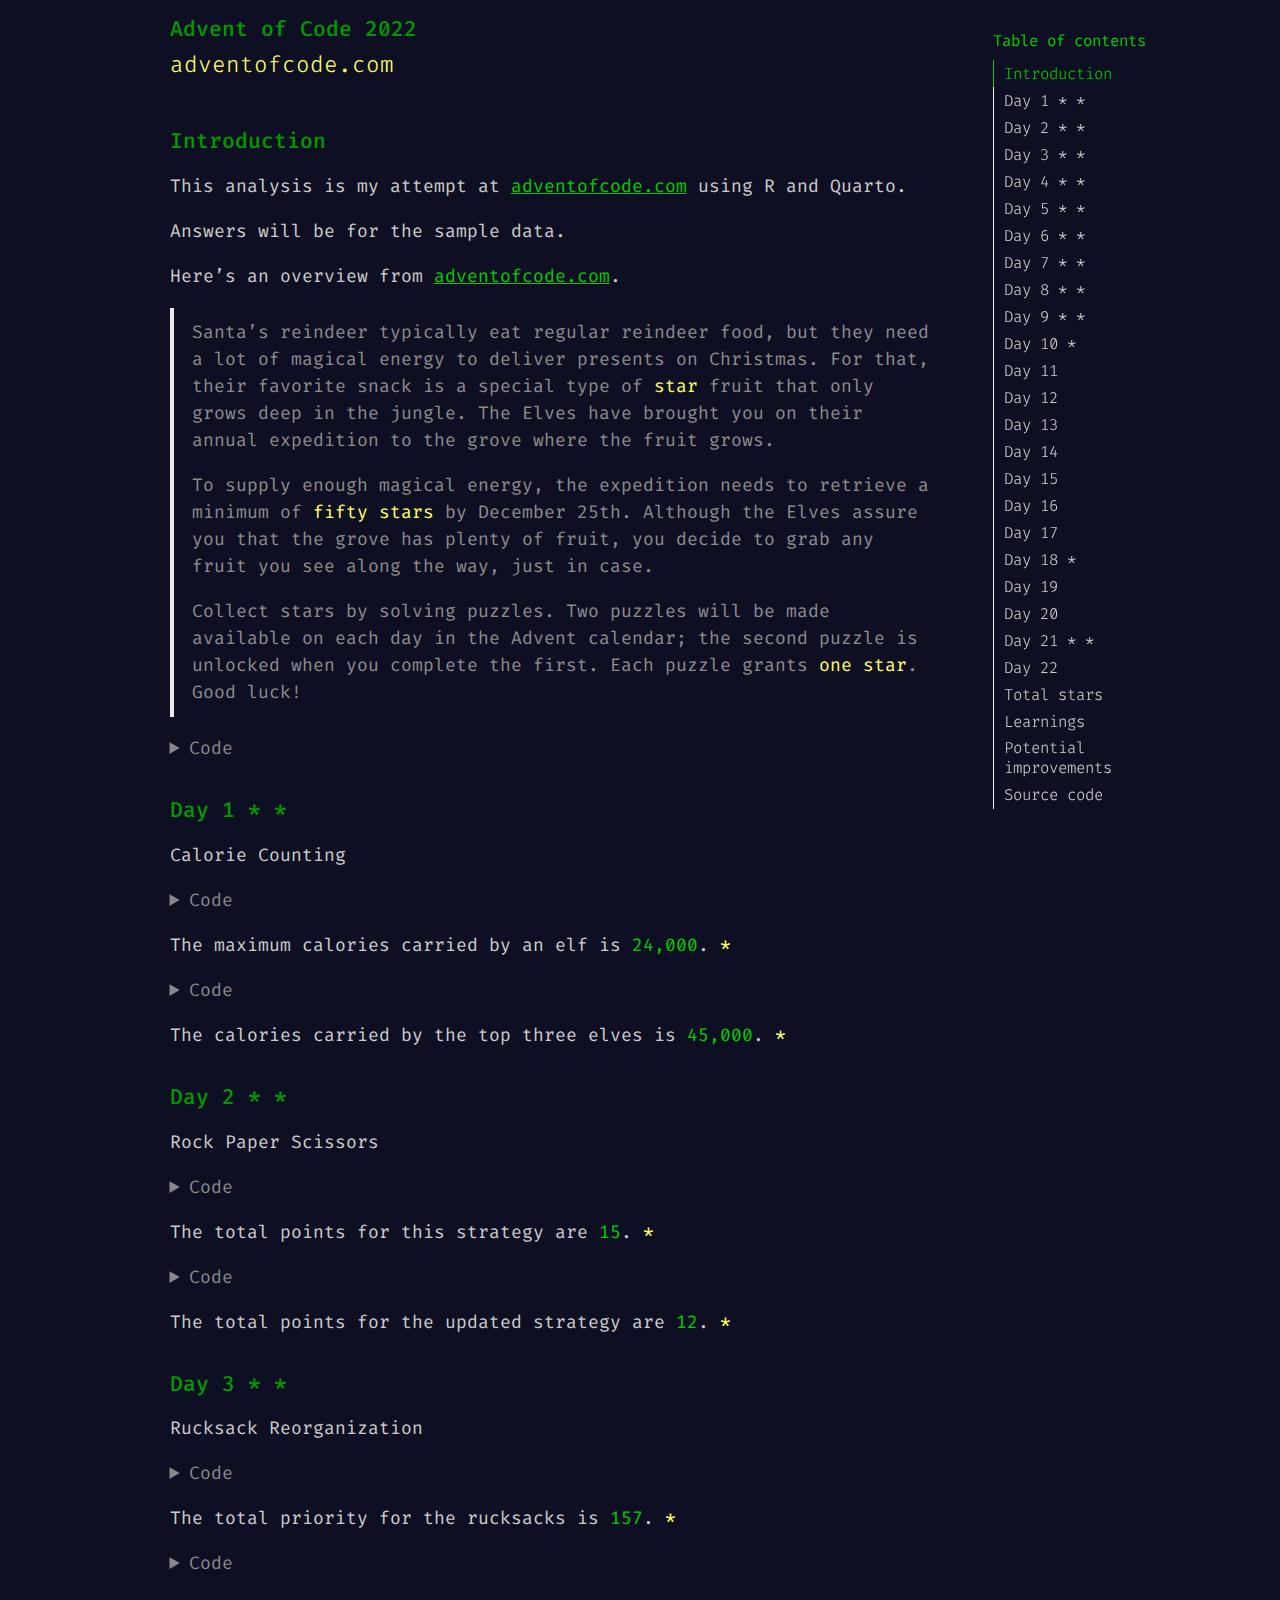
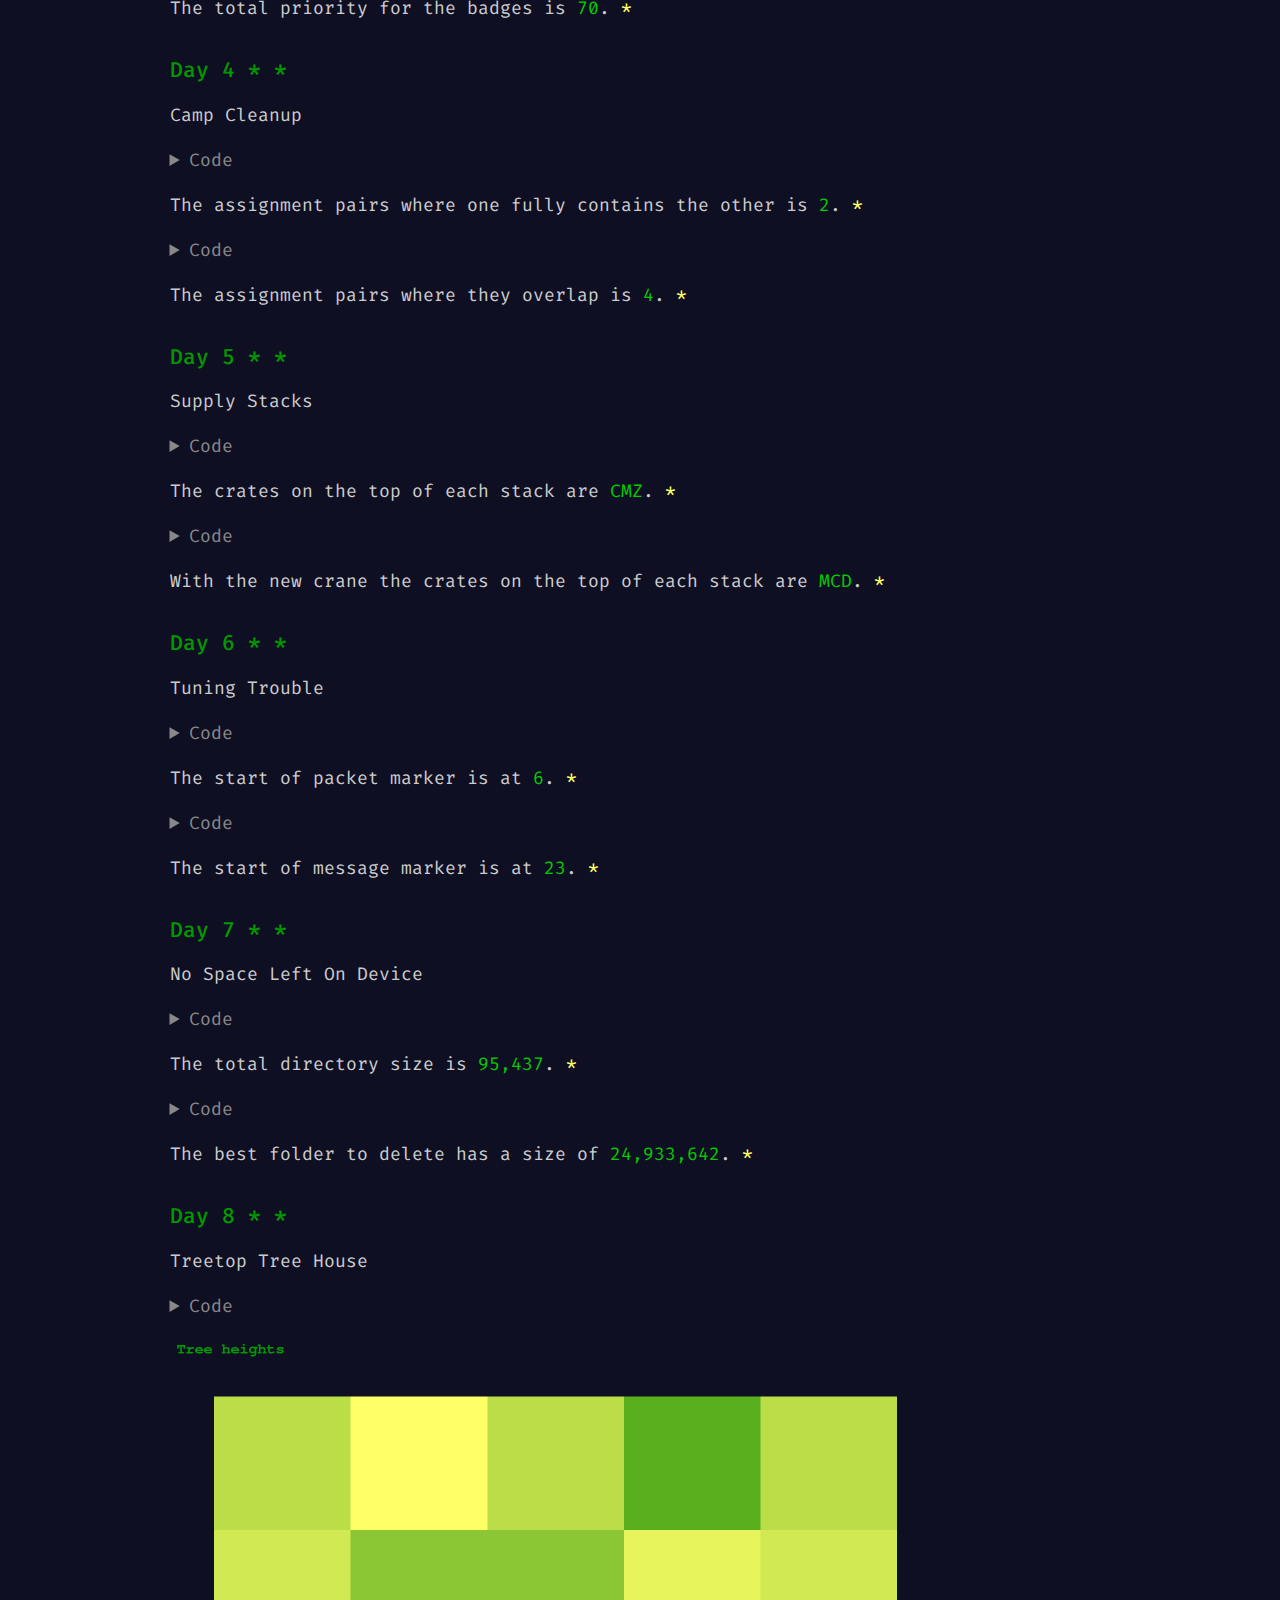
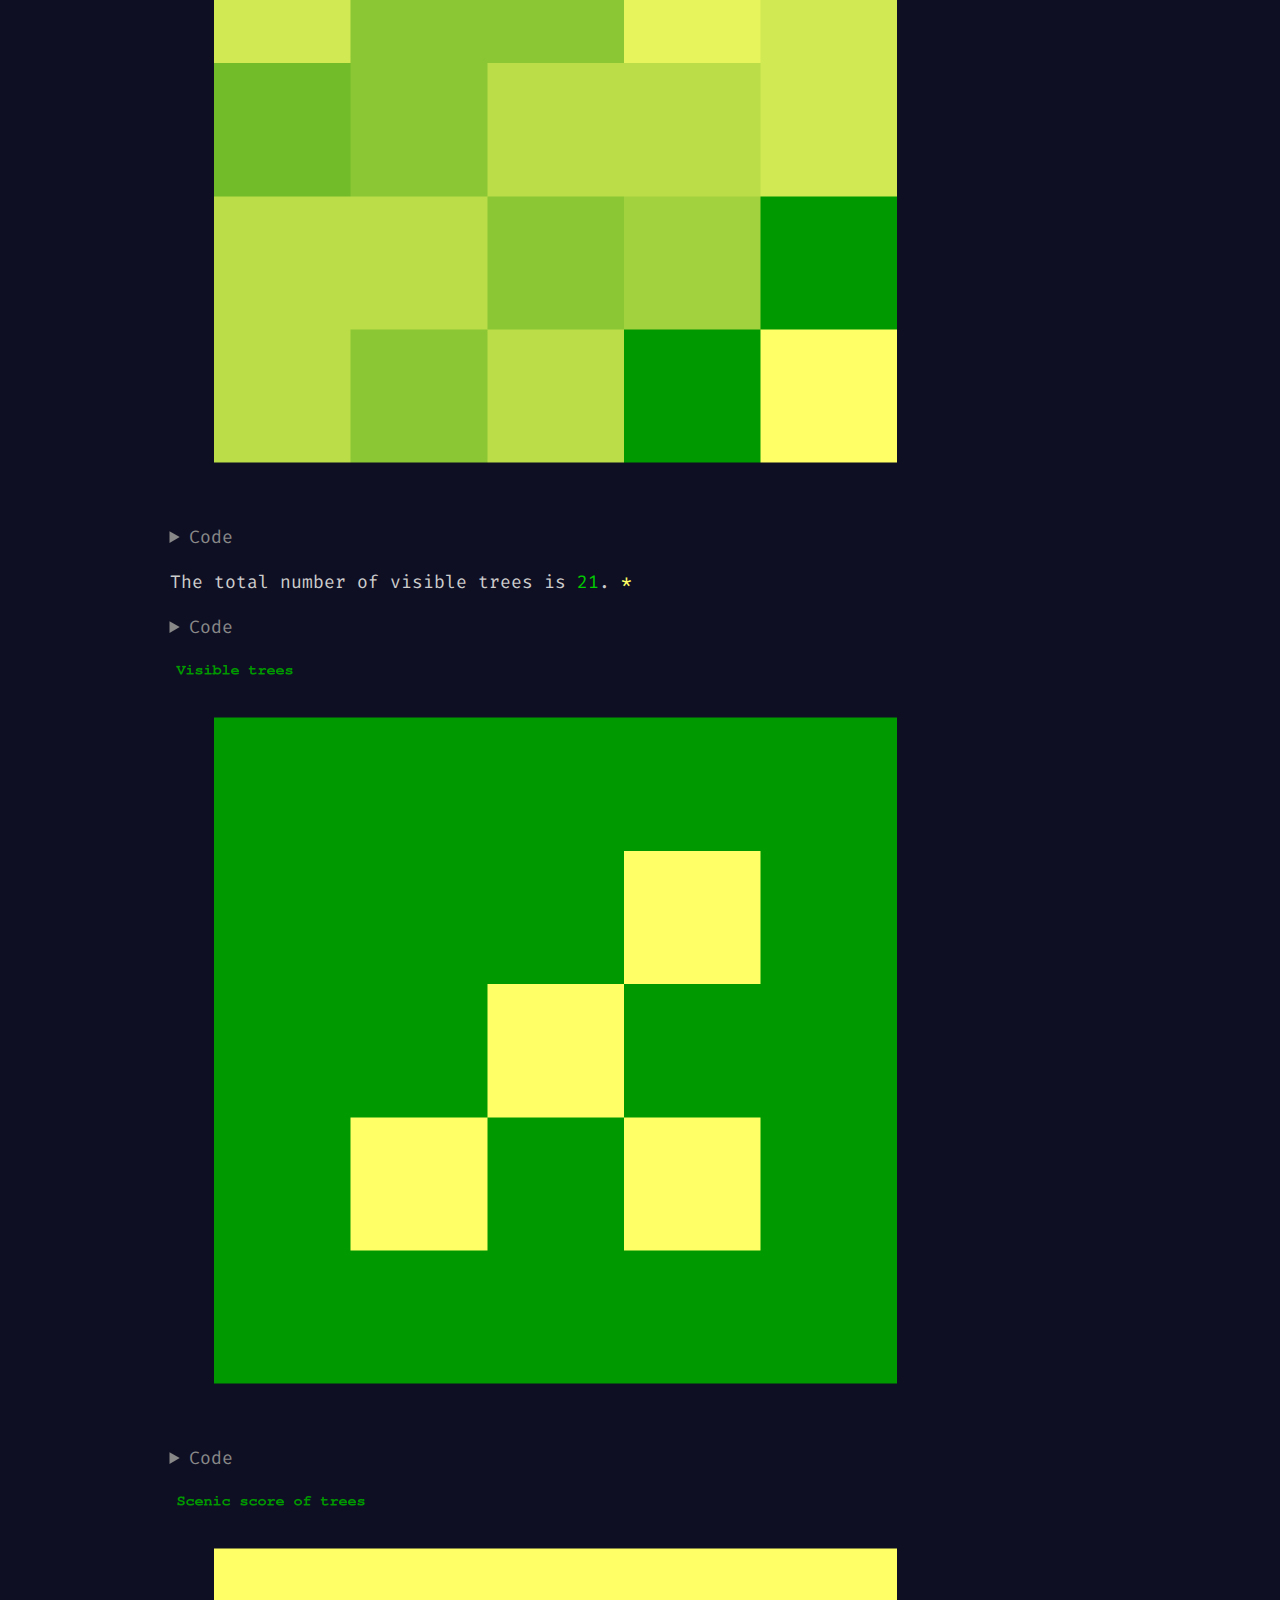
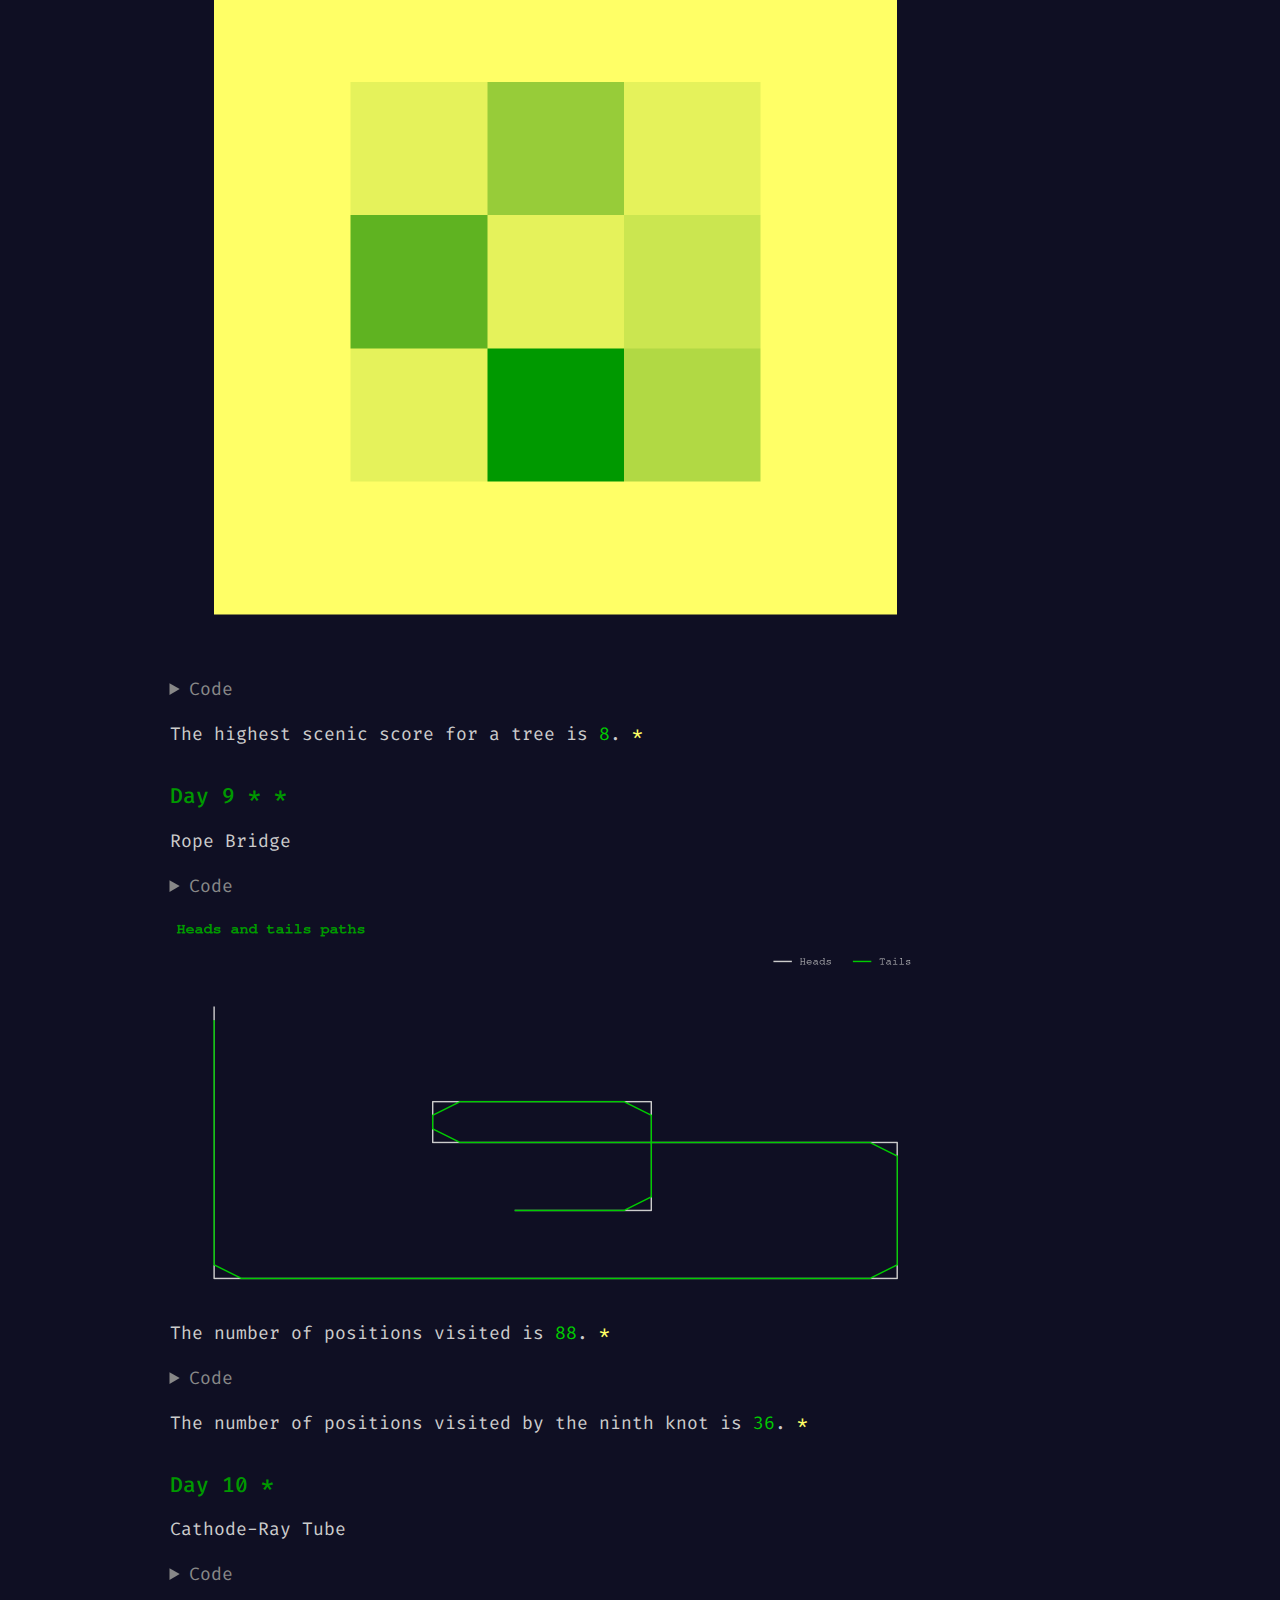
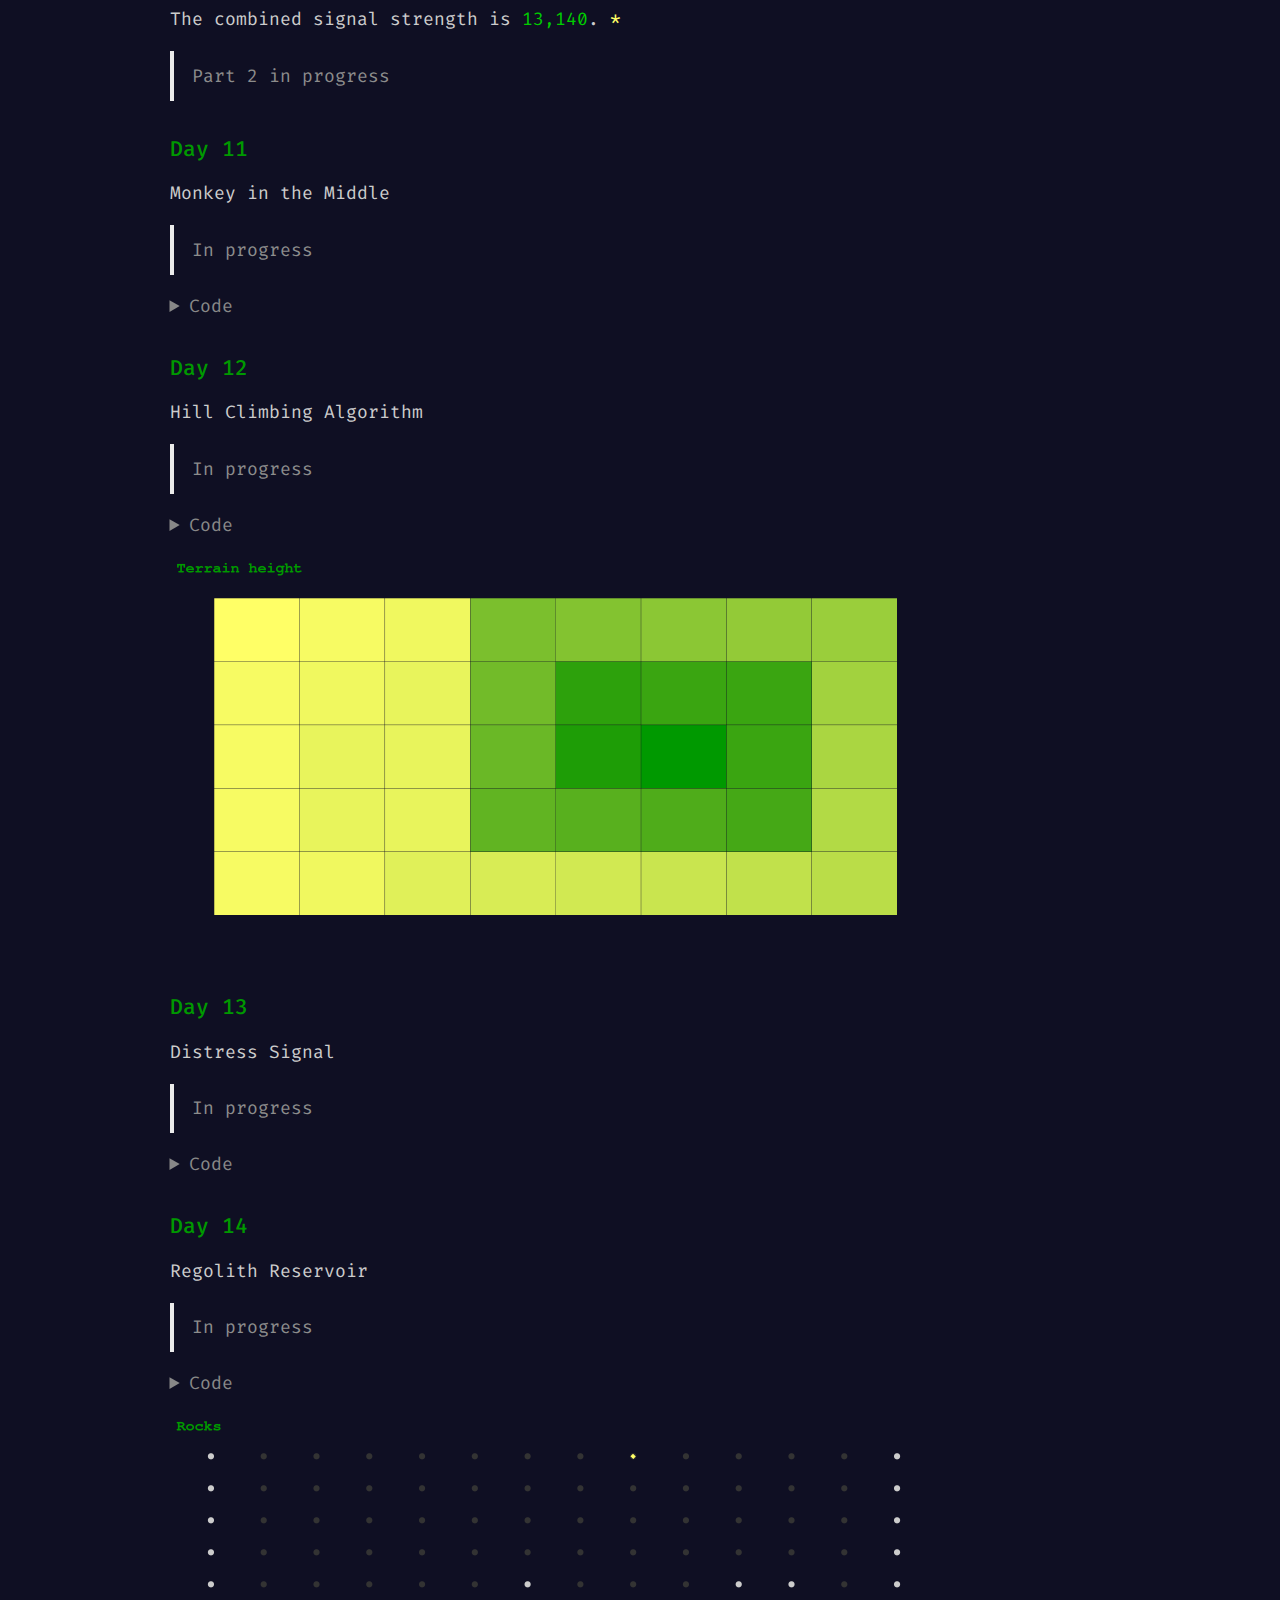
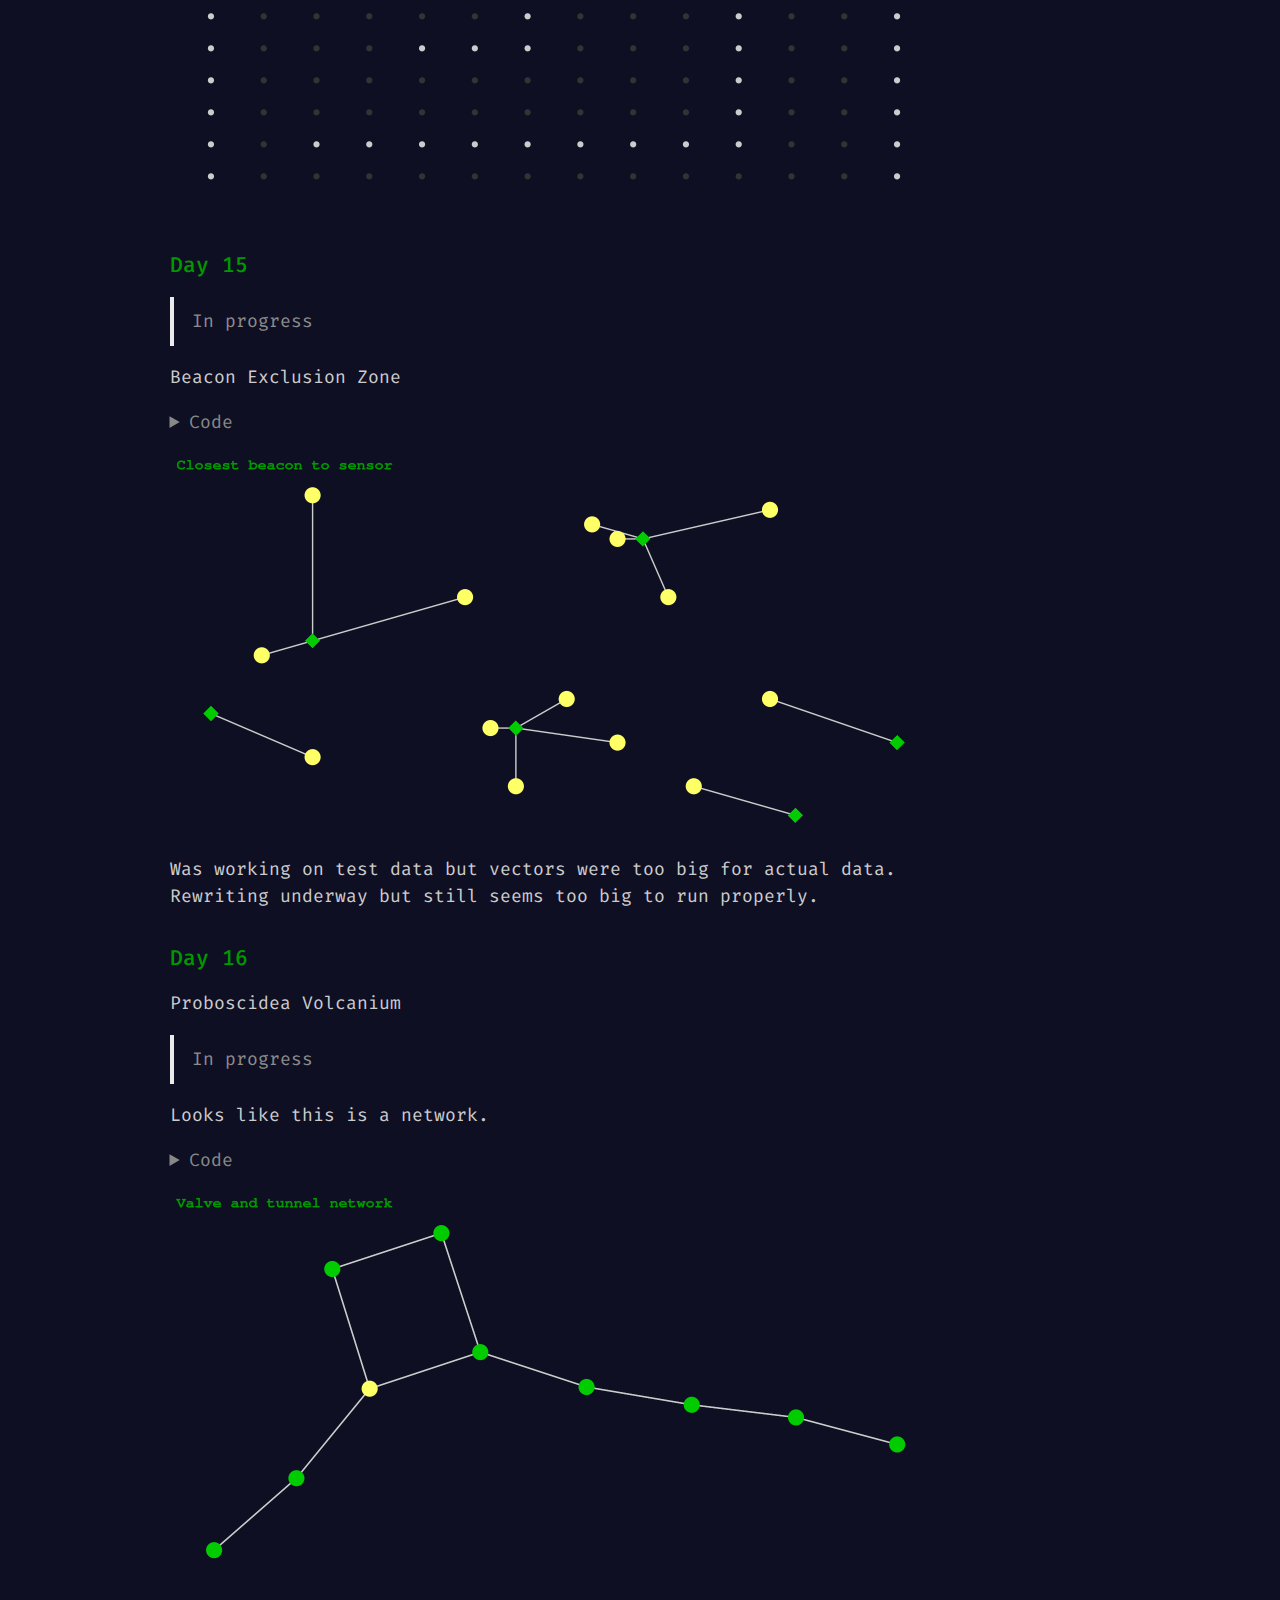
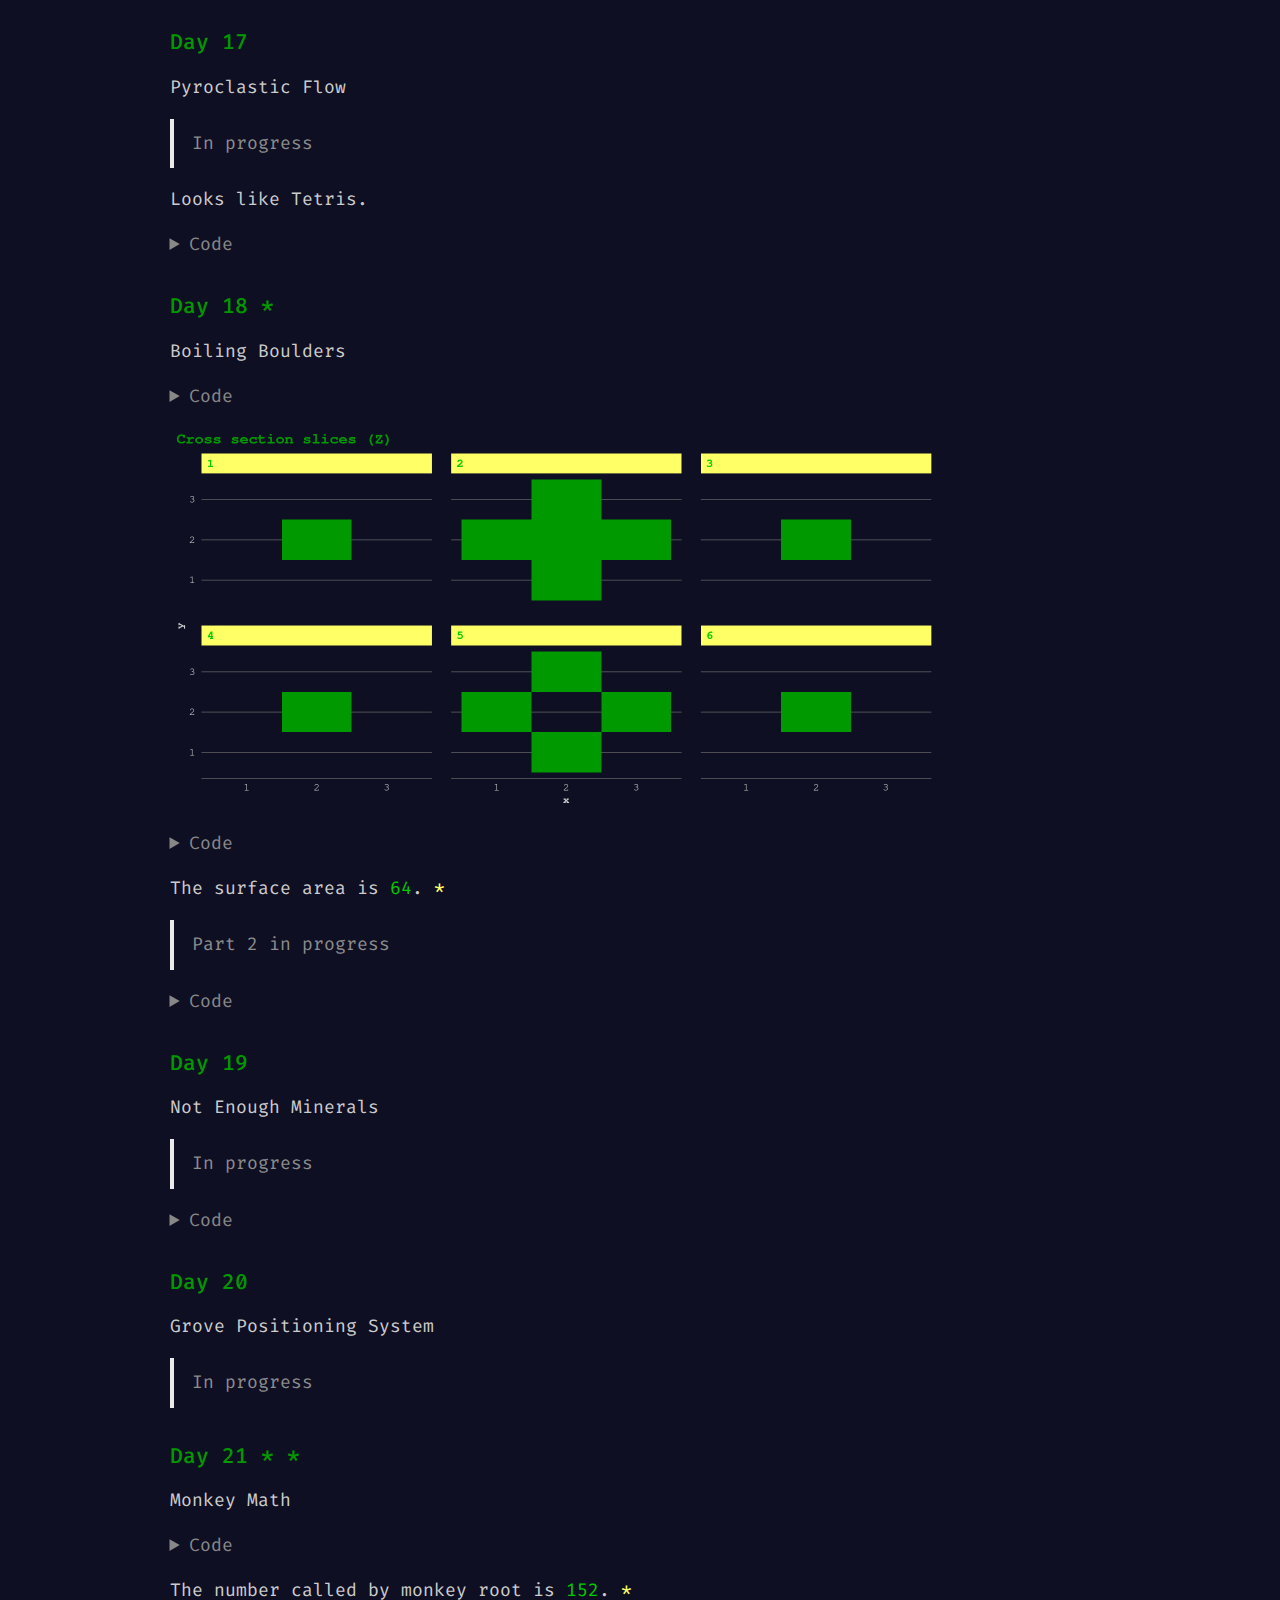
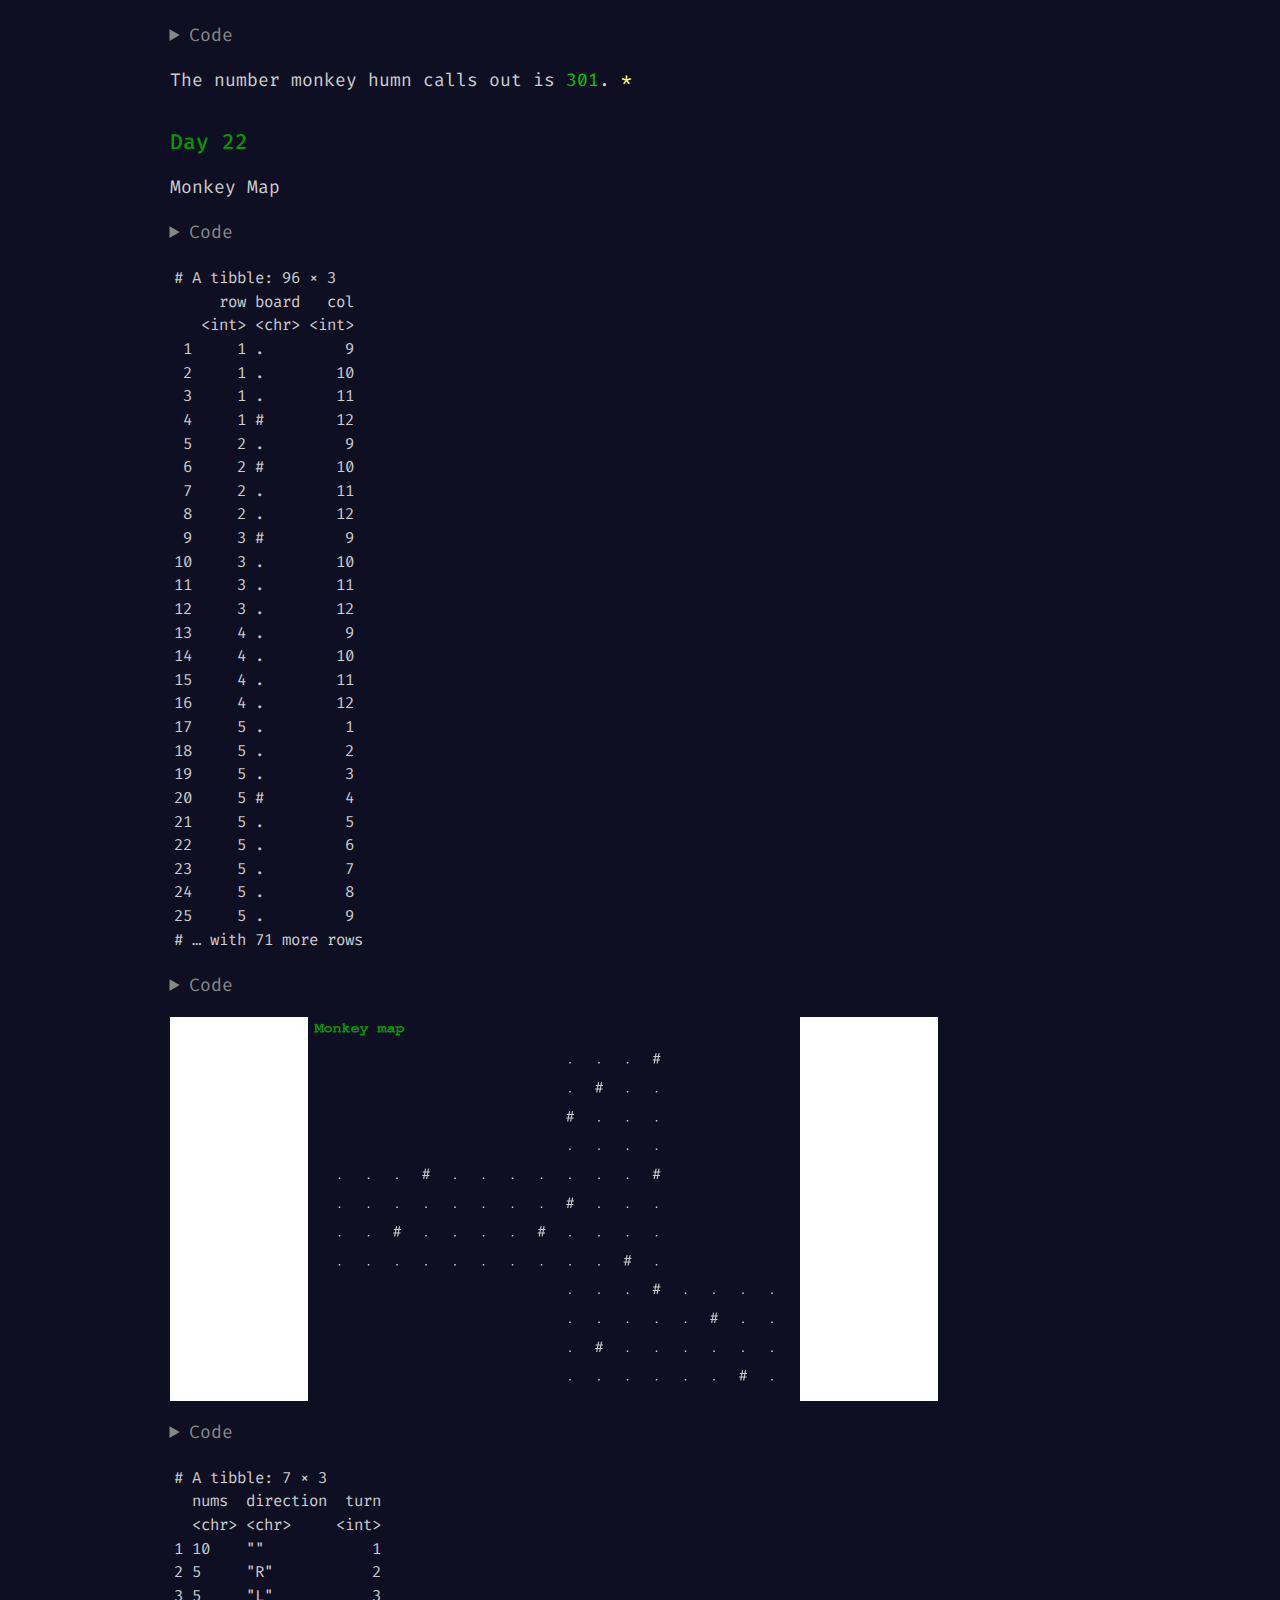
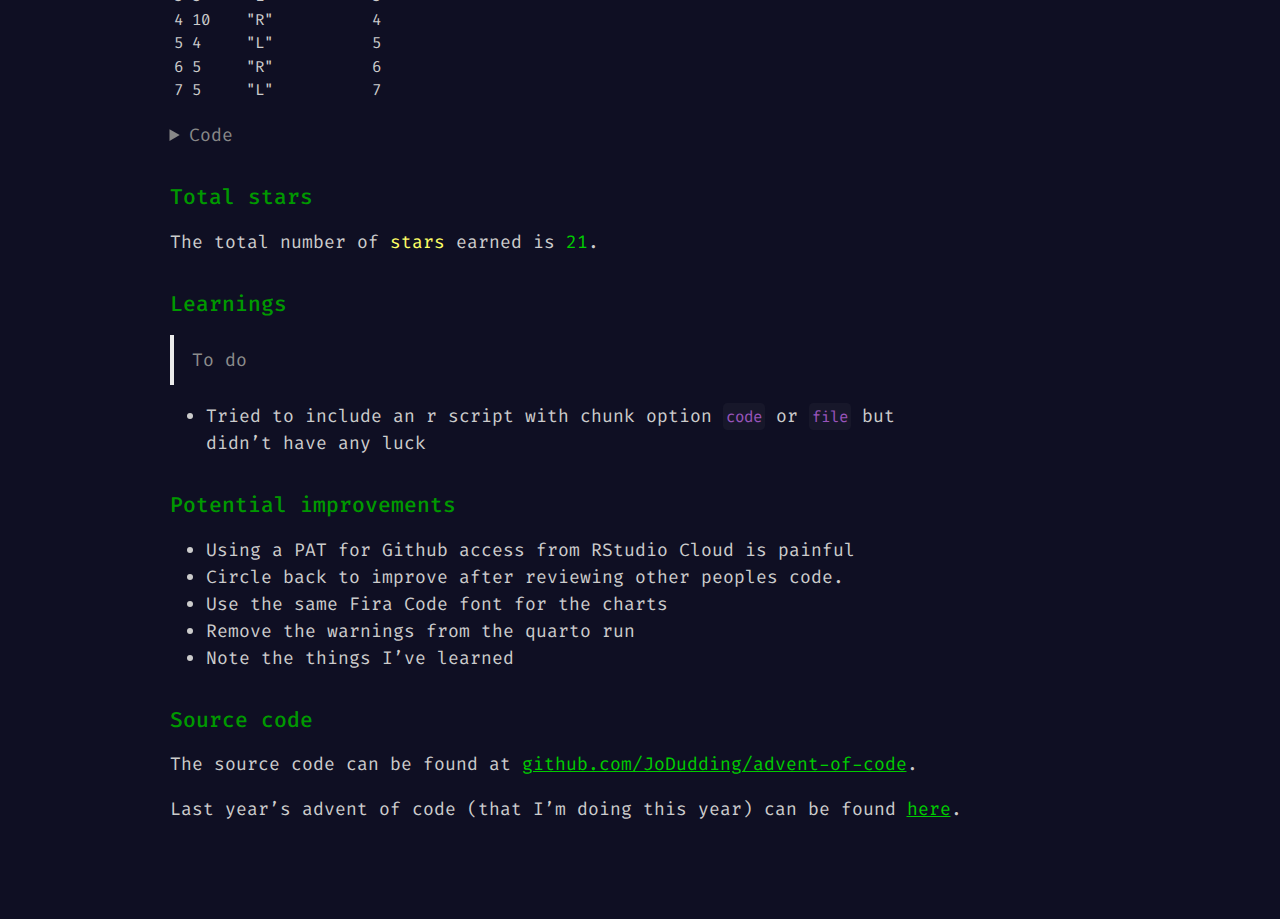
==== commit 2eb61ec6: "day 22 started" ====
--- a/index.html
+++ b/index.html
@@ -1390,94 +1390,6 @@
 <blockquote class="blockquote">
 <p>In progress</p>
 </blockquote>
-<div class="cell">
-<details>
-<summary>Code</summary>
-<div class="sourceCode cell-code" id="cb35"><pre class="sourceCode r code-with-copy"><code class="sourceCode r"><span id="cb35-1"><a href="#cb35-1" aria-hidden="true" tabindex="-1"></a>df_20 <span class="ot">&lt;-</span> <span class="fu">tibble</span>(<span class="at">lines =</span> <span class="fu">readLines</span>(<span class="st">'inputs/day20.txt'</span>)) <span class="sc">|&gt;</span> </span>
-<span id="cb35-2"><a href="#cb35-2" aria-hidden="true" tabindex="-1"></a>  <span class="fu">transmute</span>(</span>
-<span id="cb35-3"><a href="#cb35-3" aria-hidden="true" tabindex="-1"></a>    <span class="at">move =</span> <span class="fu">as.numeric</span>(lines),</span>
-<span id="cb35-4"><a href="#cb35-4" aria-hidden="true" tabindex="-1"></a>    <span class="at">orig_order =</span> <span class="fu">row_number</span>() <span class="sc">-</span> <span class="dv">1</span>,</span>
-<span id="cb35-5"><a href="#cb35-5" aria-hidden="true" tabindex="-1"></a>    <span class="at">current_order =</span> orig_order</span>
-<span id="cb35-6"><a href="#cb35-6" aria-hidden="true" tabindex="-1"></a>  )</span>
-<span id="cb35-7"><a href="#cb35-7" aria-hidden="true" tabindex="-1"></a></span>
-<span id="cb35-8"><a href="#cb35-8" aria-hidden="true" tabindex="-1"></a>last_index <span class="ot">&lt;-</span> <span class="fu">nrow</span>(df_20)</span>
-<span id="cb35-9"><a href="#cb35-9" aria-hidden="true" tabindex="-1"></a>loop <span class="ot">&lt;-</span> <span class="dv">1</span><span class="sc">:</span>(last_index)</span>
-<span id="cb35-10"><a href="#cb35-10" aria-hidden="true" tabindex="-1"></a></span>
-<span id="cb35-11"><a href="#cb35-11" aria-hidden="true" tabindex="-1"></a>zeroth <span class="ot">&lt;-</span> df_20 <span class="sc">|&gt;</span> </span>
-<span id="cb35-12"><a href="#cb35-12" aria-hidden="true" tabindex="-1"></a>  <span class="fu">filter</span>(move <span class="sc">==</span> <span class="dv">0</span>) <span class="sc">|&gt;</span> </span>
-<span id="cb35-13"><a href="#cb35-13" aria-hidden="true" tabindex="-1"></a>  <span class="fu">pull</span>(orig_order)</span>
-<span id="cb35-14"><a href="#cb35-14" aria-hidden="true" tabindex="-1"></a></span>
-<span id="cb35-15"><a href="#cb35-15" aria-hidden="true" tabindex="-1"></a></span>
-<span id="cb35-16"><a href="#cb35-16" aria-hidden="true" tabindex="-1"></a><span class="co">#' To mix the file, move each number forward or backward in the file a number of </span></span>
-<span id="cb35-17"><a href="#cb35-17" aria-hidden="true" tabindex="-1"></a><span class="co">#' positions equal to the value of the number being moved. The list is circular, </span></span>
-<span id="cb35-18"><a href="#cb35-18" aria-hidden="true" tabindex="-1"></a><span class="co">#' so moving a number off one end of the list wraps back around to the other end </span></span>
-<span id="cb35-19"><a href="#cb35-19" aria-hidden="true" tabindex="-1"></a><span class="co">#' as if the ends were connected.</span></span>
-<span id="cb35-20"><a href="#cb35-20" aria-hidden="true" tabindex="-1"></a></span>
-<span id="cb35-21"><a href="#cb35-21" aria-hidden="true" tabindex="-1"></a>make_change <span class="ot">&lt;-</span> <span class="cf">function</span>(l) {</span>
-<span id="cb35-22"><a href="#cb35-22" aria-hidden="true" tabindex="-1"></a>  </span>
-<span id="cb35-23"><a href="#cb35-23" aria-hidden="true" tabindex="-1"></a>l_move <span class="ot">&lt;&lt;-</span> df_20 <span class="sc">|&gt;</span> </span>
-<span id="cb35-24"><a href="#cb35-24" aria-hidden="true" tabindex="-1"></a>  <span class="fu">filter</span>(orig_order <span class="sc">==</span> l <span class="sc">-</span> <span class="dv">1</span>) <span class="sc">|&gt;</span> </span>
-<span id="cb35-25"><a href="#cb35-25" aria-hidden="true" tabindex="-1"></a>  <span class="fu">pull</span>(move)</span>
-<span id="cb35-26"><a href="#cb35-26" aria-hidden="true" tabindex="-1"></a>  </span>
-<span id="cb35-27"><a href="#cb35-27" aria-hidden="true" tabindex="-1"></a>after_loop <span class="ot">&lt;&lt;-</span> after_loop <span class="sc">|&gt;</span></span>
-<span id="cb35-28"><a href="#cb35-28" aria-hidden="true" tabindex="-1"></a>    <span class="fu">mutate</span>(</span>
-<span id="cb35-29"><a href="#cb35-29" aria-hidden="true" tabindex="-1"></a>      <span class="at">old_order =</span> current_order,</span>
-<span id="cb35-30"><a href="#cb35-30" aria-hidden="true" tabindex="-1"></a>      <span class="at">move_position =</span> <span class="fu">sum</span>((orig_order <span class="sc">==</span> (l <span class="sc">-</span> <span class="dv">1</span>)) <span class="sc">*</span> current_order),</span>
-<span id="cb35-31"><a href="#cb35-31" aria-hidden="true" tabindex="-1"></a>      <span class="at">move_to =</span> <span class="fu">case_when</span>(</span>
-<span id="cb35-32"><a href="#cb35-32" aria-hidden="true" tabindex="-1"></a>        move_position <span class="sc">+</span> l_move <span class="sc">&lt;=</span> <span class="dv">0</span> <span class="sc">~</span> ((move_position <span class="sc">+</span> l_move <span class="sc">-</span> <span class="dv">1</span>) <span class="sc">%%</span> last_index),</span>
-<span id="cb35-33"><a href="#cb35-33" aria-hidden="true" tabindex="-1"></a>        move_position <span class="sc">+</span> l_move <span class="sc">&gt;</span> last_index <span class="sc">~</span> ((move_position <span class="sc">+</span> l_move <span class="sc">+</span> <span class="dv">1</span>) <span class="sc">%%</span> last_index),</span>
-<span id="cb35-34"><a href="#cb35-34" aria-hidden="true" tabindex="-1"></a>        <span class="cn">TRUE</span> <span class="sc">~</span> move_position <span class="sc">+</span> l_move</span>
-<span id="cb35-35"><a href="#cb35-35" aria-hidden="true" tabindex="-1"></a>      ),</span>
-<span id="cb35-36"><a href="#cb35-36" aria-hidden="true" tabindex="-1"></a>      <span class="at">current_order =</span> <span class="fu">case_when</span>(</span>
-<span id="cb35-37"><a href="#cb35-37" aria-hidden="true" tabindex="-1"></a>        current_order <span class="sc">==</span> move_position <span class="sc">~</span> move_to,</span>
-<span id="cb35-38"><a href="#cb35-38" aria-hidden="true" tabindex="-1"></a>        move_to <span class="sc">&lt;=</span> move_position <span class="sc">&amp;</span> </span>
-<span id="cb35-39"><a href="#cb35-39" aria-hidden="true" tabindex="-1"></a>          current_order <span class="sc">&gt;=</span> move_to <span class="sc">&amp;</span> </span>
-<span id="cb35-40"><a href="#cb35-40" aria-hidden="true" tabindex="-1"></a>          current_order <span class="sc">&lt;=</span> move_position <span class="sc">~</span></span>
-<span id="cb35-41"><a href="#cb35-41" aria-hidden="true" tabindex="-1"></a>          (current_order <span class="sc">+</span> <span class="dv">1</span>)  <span class="sc">%%</span> last_index,</span>
-<span id="cb35-42"><a href="#cb35-42" aria-hidden="true" tabindex="-1"></a>        move_to <span class="sc">&gt;=</span> move_position  <span class="sc">&amp;</span> </span>
-<span id="cb35-43"><a href="#cb35-43" aria-hidden="true" tabindex="-1"></a>          current_order <span class="sc">&gt;=</span> move_position <span class="sc">&amp;</span> </span>
-<span id="cb35-44"><a href="#cb35-44" aria-hidden="true" tabindex="-1"></a>          current_order <span class="sc">&lt;=</span> move_to <span class="sc">~</span></span>
-<span id="cb35-45"><a href="#cb35-45" aria-hidden="true" tabindex="-1"></a>          (current_order <span class="sc">-</span> <span class="dv">1</span>)  <span class="sc">%%</span> last_index,</span>
-<span id="cb35-46"><a href="#cb35-46" aria-hidden="true" tabindex="-1"></a>        <span class="cn">TRUE</span> <span class="sc">~</span> current_order</span>
-<span id="cb35-47"><a href="#cb35-47" aria-hidden="true" tabindex="-1"></a>      )</span>
-<span id="cb35-48"><a href="#cb35-48" aria-hidden="true" tabindex="-1"></a>    )</span>
-<span id="cb35-49"><a href="#cb35-49" aria-hidden="true" tabindex="-1"></a></span>
-<span id="cb35-50"><a href="#cb35-50" aria-hidden="true" tabindex="-1"></a>}</span>
-<span id="cb35-51"><a href="#cb35-51" aria-hidden="true" tabindex="-1"></a></span>
-<span id="cb35-52"><a href="#cb35-52" aria-hidden="true" tabindex="-1"></a>after_loop <span class="ot">&lt;-</span> df_20</span>
-<span id="cb35-53"><a href="#cb35-53" aria-hidden="true" tabindex="-1"></a><span class="fu">walk</span>(loop, make_change)</span>
-<span id="cb35-54"><a href="#cb35-54" aria-hidden="true" tabindex="-1"></a><span class="fu">paste</span>(after_loop<span class="sc">$</span>move, <span class="at">collapse =</span> <span class="st">', '</span>)</span></code><button title="Copy to Clipboard" class="code-copy-button"><i class="bi"></i></button></pre></div>
-</details>
-<div class="cell-output cell-output-stdout">
-<pre><code>[1] "1, 2, -3, 3, -2, 0, 4"</code></pre>
-</div>
-<details>
-<summary>Code</summary>
-<div class="sourceCode cell-code" id="cb37"><pre class="sourceCode r code-with-copy"><code class="sourceCode r"><span id="cb37-1"><a href="#cb37-1" aria-hidden="true" tabindex="-1"></a>values_wanted <span class="ot">&lt;-</span> <span class="fu">c</span>(<span class="dv">0</span>, <span class="dv">1000</span>, <span class="dv">2000</span>, <span class="dv">3000</span>) <span class="sc">%%</span> last_index</span>
-<span id="cb37-2"><a href="#cb37-2" aria-hidden="true" tabindex="-1"></a></span>
-<span id="cb37-3"><a href="#cb37-3" aria-hidden="true" tabindex="-1"></a>resort_zero <span class="ot">&lt;-</span> after_loop <span class="sc">|&gt;</span> </span>
-<span id="cb37-4"><a href="#cb37-4" aria-hidden="true" tabindex="-1"></a>  <span class="fu">mutate</span>(</span>
-<span id="cb37-5"><a href="#cb37-5" aria-hidden="true" tabindex="-1"></a>    <span class="at">zero_position =</span> <span class="fu">sum</span>((orig_order <span class="sc">==</span> zeroth) <span class="sc">*</span> current_order),</span>
-<span id="cb37-6"><a href="#cb37-6" aria-hidden="true" tabindex="-1"></a>    <span class="at">final_position =</span> (current_order <span class="sc">-</span> zero_position) <span class="sc">%%</span> last_index</span>
-<span id="cb37-7"><a href="#cb37-7" aria-hidden="true" tabindex="-1"></a>  ) </span>
-<span id="cb37-8"><a href="#cb37-8" aria-hidden="true" tabindex="-1"></a></span>
-<span id="cb37-9"><a href="#cb37-9" aria-hidden="true" tabindex="-1"></a>df_20_sum <span class="ot">&lt;-</span> resort_zero <span class="sc">|&gt;</span> </span>
-<span id="cb37-10"><a href="#cb37-10" aria-hidden="true" tabindex="-1"></a>  <span class="fu">filter</span>(final_position <span class="sc">%in%</span> values_wanted) <span class="sc">|&gt;</span> </span>
-<span id="cb37-11"><a href="#cb37-11" aria-hidden="true" tabindex="-1"></a>  <span class="fu">summarise</span>(<span class="at">final =</span> <span class="fu">sum</span>(move)) <span class="sc">|&gt;</span> </span>
-<span id="cb37-12"><a href="#cb37-12" aria-hidden="true" tabindex="-1"></a>  <span class="fu">pull</span>(final)</span>
-<span id="cb37-13"><a href="#cb37-13" aria-hidden="true" tabindex="-1"></a></span>
-<span id="cb37-14"><a href="#cb37-14" aria-hidden="true" tabindex="-1"></a>df_20_sum</span></code><button title="Copy to Clipboard" class="code-copy-button"><i class="bi"></i></button></pre></div>
-</details>
-<div class="cell-output cell-output-stdout">
-<pre><code>[1] 3</code></pre>
-</div>
-<details>
-<summary>Code</summary>
-<div class="sourceCode cell-code" id="cb39"><pre class="sourceCode r code-with-copy"><code class="sourceCode r"><span id="cb39-1"><a href="#cb39-1" aria-hidden="true" tabindex="-1"></a><span class="co"># 589 is too low</span></span>
-<span id="cb39-2"><a href="#cb39-2" aria-hidden="true" tabindex="-1"></a><span class="co"># 3082 is too low</span></span>
-<span id="cb39-3"><a href="#cb39-3" aria-hidden="true" tabindex="-1"></a><span class="co"># -2515 is too low</span></span></code><button title="Copy to Clipboard" class="code-copy-button"><i class="bi"></i></button></pre></div>
-</details>
-</div>
 </section>
 <section id="day-21" class="level1">
 <h1>Day 21 * *</h1>
@@ -1485,301 +1397,414 @@
 <div class="cell">
 <details>
 <summary>Code</summary>
-<div class="sourceCode cell-code" id="cb40"><pre class="sourceCode r code-with-copy"><code class="sourceCode r"><span id="cb40-1"><a href="#cb40-1" aria-hidden="true" tabindex="-1"></a>df_21 <span class="ot">&lt;-</span> <span class="fu">tibble</span>(<span class="at">lines =</span> <span class="fu">readLines</span>(<span class="st">'inputs/day21.txt'</span>)) <span class="sc">|&gt;</span> </span>
-<span id="cb40-2"><a href="#cb40-2" aria-hidden="true" tabindex="-1"></a>  <span class="fu">separate</span>(lines, <span class="at">into =</span> <span class="fu">c</span>(<span class="st">'monkey'</span>, <span class="st">'equation'</span>), <span class="at">sep =</span> <span class="st">': '</span>) <span class="sc">|&gt;</span> </span>
-<span id="cb40-3"><a href="#cb40-3" aria-hidden="true" tabindex="-1"></a>  <span class="fu">mutate</span>(</span>
-<span id="cb40-4"><a href="#cb40-4" aria-hidden="true" tabindex="-1"></a>    <span class="at">type =</span> <span class="fu">case_when</span>(</span>
-<span id="cb40-5"><a href="#cb40-5" aria-hidden="true" tabindex="-1"></a>      <span class="fu">str_count</span>(equation, <span class="st">'</span><span class="sc">\\</span><span class="st">s'</span>) <span class="sc">==</span> <span class="dv">0</span> <span class="sc">~</span> <span class="st">'Number'</span>,</span>
-<span id="cb40-6"><a href="#cb40-6" aria-hidden="true" tabindex="-1"></a>      <span class="cn">TRUE</span> <span class="sc">~</span> <span class="st">'Monkeys'</span></span>
-<span id="cb40-7"><a href="#cb40-7" aria-hidden="true" tabindex="-1"></a>    )</span>
-<span id="cb40-8"><a href="#cb40-8" aria-hidden="true" tabindex="-1"></a>  ) <span class="sc">|&gt;</span> </span>
-<span id="cb40-9"><a href="#cb40-9" aria-hidden="true" tabindex="-1"></a>  <span class="fu">arrange</span>(type)</span>
-<span id="cb40-10"><a href="#cb40-10" aria-hidden="true" tabindex="-1"></a></span>
-<span id="cb40-11"><a href="#cb40-11" aria-hidden="true" tabindex="-1"></a>monkey_numbers <span class="ot">&lt;-</span> df_21 <span class="sc">|&gt;</span> </span>
-<span id="cb40-12"><a href="#cb40-12" aria-hidden="true" tabindex="-1"></a>  <span class="fu">filter</span>(type <span class="sc">==</span> <span class="st">'Number'</span>) <span class="sc">|&gt;</span> </span>
-<span id="cb40-13"><a href="#cb40-13" aria-hidden="true" tabindex="-1"></a>  <span class="fu">transmute</span>(<span class="at">monkey_name =</span> monkey, <span class="at">number =</span> <span class="fu">parse_number</span>(equation))</span>
-<span id="cb40-14"><a href="#cb40-14" aria-hidden="true" tabindex="-1"></a></span>
-<span id="cb40-15"><a href="#cb40-15" aria-hidden="true" tabindex="-1"></a>still_equation <span class="ot">&lt;-</span> df_21 <span class="sc">|&gt;</span> </span>
-<span id="cb40-16"><a href="#cb40-16" aria-hidden="true" tabindex="-1"></a>  <span class="fu">filter</span>(type <span class="sc">==</span> <span class="st">'Monkeys'</span>) <span class="sc">|&gt;</span> </span>
-<span id="cb40-17"><a href="#cb40-17" aria-hidden="true" tabindex="-1"></a>  <span class="fu">separate</span>(equation, <span class="at">sep =</span> <span class="st">'</span><span class="sc">\\</span><span class="st">s'</span>, <span class="at">into =</span> <span class="fu">c</span>(<span class="st">'monkey_1'</span>, <span class="st">'equation'</span>, <span class="st">'monkey_2'</span>)) <span class="sc">|&gt;</span> </span>
-<span id="cb40-18"><a href="#cb40-18" aria-hidden="true" tabindex="-1"></a>  <span class="fu">gather</span>(</span>
-<span id="cb40-19"><a href="#cb40-19" aria-hidden="true" tabindex="-1"></a>    <span class="fu">c</span>(monkey_1, monkey_2),</span>
-<span id="cb40-20"><a href="#cb40-20" aria-hidden="true" tabindex="-1"></a>    <span class="at">key =</span> order_monkey,</span>
-<span id="cb40-21"><a href="#cb40-21" aria-hidden="true" tabindex="-1"></a>    <span class="at">value =</span> monkey_name</span>
-<span id="cb40-22"><a href="#cb40-22" aria-hidden="true" tabindex="-1"></a>  ) <span class="sc">|&gt;</span> </span>
-<span id="cb40-23"><a href="#cb40-23" aria-hidden="true" tabindex="-1"></a>  <span class="fu">arrange</span>(monkey, order_monkey) <span class="sc">|&gt;</span> </span>
-<span id="cb40-24"><a href="#cb40-24" aria-hidden="true" tabindex="-1"></a>  <span class="fu">mutate</span>(<span class="at">number_last =</span> <span class="fu">as.double</span>(<span class="cn">NA</span>))</span>
-<span id="cb40-25"><a href="#cb40-25" aria-hidden="true" tabindex="-1"></a></span>
-<span id="cb40-26"><a href="#cb40-26" aria-hidden="true" tabindex="-1"></a></span>
-<span id="cb40-27"><a href="#cb40-27" aria-hidden="true" tabindex="-1"></a><span class="co"># start while loop</span></span>
-<span id="cb40-28"><a href="#cb40-28" aria-hidden="true" tabindex="-1"></a><span class="cf">while</span>(<span class="fu">nrow</span>(still_equation) <span class="sc">&gt;</span> <span class="dv">0</span>) {</span>
-<span id="cb40-29"><a href="#cb40-29" aria-hidden="true" tabindex="-1"></a></span>
-<span id="cb40-30"><a href="#cb40-30" aria-hidden="true" tabindex="-1"></a><span class="co"># see if all child monkeys have been replaced by a number</span></span>
-<span id="cb40-31"><a href="#cb40-31" aria-hidden="true" tabindex="-1"></a>  </span>
-<span id="cb40-32"><a href="#cb40-32" aria-hidden="true" tabindex="-1"></a>working <span class="ot">&lt;-</span> still_equation <span class="sc">|&gt;</span> </span>
-<span id="cb40-33"><a href="#cb40-33" aria-hidden="true" tabindex="-1"></a>  <span class="fu">left_join</span>(monkey_numbers, <span class="at">by =</span> <span class="st">'monkey_name'</span>) <span class="sc">|&gt;</span> </span>
-<span id="cb40-34"><a href="#cb40-34" aria-hidden="true" tabindex="-1"></a>  <span class="fu">group_by</span>(monkey) <span class="sc">|&gt;</span> </span>
-<span id="cb40-35"><a href="#cb40-35" aria-hidden="true" tabindex="-1"></a>  <span class="fu">mutate</span>(</span>
-<span id="cb40-36"><a href="#cb40-36" aria-hidden="true" tabindex="-1"></a>    <span class="at">number =</span> <span class="fu">coalesce</span>(number, number_last),</span>
-<span id="cb40-37"><a href="#cb40-37" aria-hidden="true" tabindex="-1"></a>    <span class="at">fully =</span> <span class="fu">sum</span>(<span class="fu">is.na</span>(number)) <span class="sc">==</span> <span class="dv">0</span></span>
-<span id="cb40-38"><a href="#cb40-38" aria-hidden="true" tabindex="-1"></a>  ) <span class="sc">|&gt;</span> </span>
-<span id="cb40-39"><a href="#cb40-39" aria-hidden="true" tabindex="-1"></a>  <span class="fu">ungroup</span>()</span>
-<span id="cb40-40"><a href="#cb40-40" aria-hidden="true" tabindex="-1"></a></span>
-<span id="cb40-41"><a href="#cb40-41" aria-hidden="true" tabindex="-1"></a><span class="co"># add the newly calculated monkey numbers back</span></span>
-<span id="cb40-42"><a href="#cb40-42" aria-hidden="true" tabindex="-1"></a>monkey_numbers <span class="ot">&lt;-</span> working <span class="sc">|&gt;</span> </span>
-<span id="cb40-43"><a href="#cb40-43" aria-hidden="true" tabindex="-1"></a>  <span class="fu">filter</span>(fully) <span class="sc">|&gt;</span> </span>
-<span id="cb40-44"><a href="#cb40-44" aria-hidden="true" tabindex="-1"></a>  <span class="fu">group_by</span>(monkey)  <span class="sc">|&gt;</span> </span>
-<span id="cb40-45"><a href="#cb40-45" aria-hidden="true" tabindex="-1"></a>  <span class="fu">mutate</span>(</span>
-<span id="cb40-46"><a href="#cb40-46" aria-hidden="true" tabindex="-1"></a>    <span class="at">tot_number =</span> <span class="fu">case_when</span>(</span>
-<span id="cb40-47"><a href="#cb40-47" aria-hidden="true" tabindex="-1"></a>      equation <span class="sc">==</span> <span class="st">'+'</span> <span class="sc">~</span> <span class="fu">first</span>(number) <span class="sc">+</span> <span class="fu">last</span>(number),</span>
-<span id="cb40-48"><a href="#cb40-48" aria-hidden="true" tabindex="-1"></a>      equation <span class="sc">==</span> <span class="st">'-'</span> <span class="sc">~</span> <span class="fu">first</span>(number) <span class="sc">-</span> <span class="fu">last</span>(number),</span>
-<span id="cb40-49"><a href="#cb40-49" aria-hidden="true" tabindex="-1"></a>      equation <span class="sc">==</span> <span class="st">'*'</span> <span class="sc">~</span> <span class="fu">first</span>(number) <span class="sc">*</span> <span class="fu">last</span>(number),</span>
-<span id="cb40-50"><a href="#cb40-50" aria-hidden="true" tabindex="-1"></a>      equation <span class="sc">==</span> <span class="st">'/'</span> <span class="sc">~</span> <span class="fu">first</span>(number) <span class="sc">/</span> <span class="fu">last</span>(number)</span>
-<span id="cb40-51"><a href="#cb40-51" aria-hidden="true" tabindex="-1"></a>    )</span>
-<span id="cb40-52"><a href="#cb40-52" aria-hidden="true" tabindex="-1"></a>  ) <span class="sc">|&gt;</span> </span>
-<span id="cb40-53"><a href="#cb40-53" aria-hidden="true" tabindex="-1"></a>  <span class="fu">ungroup</span>() <span class="sc">|&gt;</span> </span>
-<span id="cb40-54"><a href="#cb40-54" aria-hidden="true" tabindex="-1"></a>  <span class="fu">distinct</span>(<span class="at">monkey_name  =</span> monkey, <span class="at">number =</span> tot_number) <span class="sc">|&gt;</span> </span>
-<span id="cb40-55"><a href="#cb40-55" aria-hidden="true" tabindex="-1"></a>  <span class="fu">bind_rows</span>(monkey_numbers)</span>
-<span id="cb40-56"><a href="#cb40-56" aria-hidden="true" tabindex="-1"></a></span>
-<span id="cb40-57"><a href="#cb40-57" aria-hidden="true" tabindex="-1"></a><span class="co"># remove these monkeys from the list</span></span>
-<span id="cb40-58"><a href="#cb40-58" aria-hidden="true" tabindex="-1"></a>still_equation <span class="ot">&lt;-</span> working <span class="sc">|&gt;</span> </span>
-<span id="cb40-59"><a href="#cb40-59" aria-hidden="true" tabindex="-1"></a>  <span class="fu">filter</span>(<span class="sc">!</span>fully) <span class="sc">|&gt;</span> </span>
-<span id="cb40-60"><a href="#cb40-60" aria-hidden="true" tabindex="-1"></a>  <span class="fu">mutate</span>(<span class="at">number_last =</span> number) <span class="sc">|&gt;</span> </span>
-<span id="cb40-61"><a href="#cb40-61" aria-hidden="true" tabindex="-1"></a>  <span class="fu">select</span>(<span class="sc">-</span>number)</span>
-<span id="cb40-62"><a href="#cb40-62" aria-hidden="true" tabindex="-1"></a></span>
-<span id="cb40-63"><a href="#cb40-63" aria-hidden="true" tabindex="-1"></a><span class="co"># end while</span></span>
-<span id="cb40-64"><a href="#cb40-64" aria-hidden="true" tabindex="-1"></a>}</span>
-<span id="cb40-65"><a href="#cb40-65" aria-hidden="true" tabindex="-1"></a></span>
-<span id="cb40-66"><a href="#cb40-66" aria-hidden="true" tabindex="-1"></a><span class="co"># find the number for the root monkey</span></span>
-<span id="cb40-67"><a href="#cb40-67" aria-hidden="true" tabindex="-1"></a>root_number <span class="ot">&lt;-</span> monkey_numbers <span class="sc">|&gt;</span> </span>
-<span id="cb40-68"><a href="#cb40-68" aria-hidden="true" tabindex="-1"></a>  <span class="fu">filter</span>(monkey_name <span class="sc">==</span> <span class="st">'root'</span>) <span class="sc">|&gt;</span> </span>
-<span id="cb40-69"><a href="#cb40-69" aria-hidden="true" tabindex="-1"></a>  <span class="fu">pull</span>(number)</span>
-<span id="cb40-70"><a href="#cb40-70" aria-hidden="true" tabindex="-1"></a></span>
-<span id="cb40-71"><a href="#cb40-71" aria-hidden="true" tabindex="-1"></a>stars <span class="ot">&lt;-</span> stars <span class="sc">+</span> <span class="dv">1</span></span></code><button title="Copy to Clipboard" class="code-copy-button"><i class="bi"></i></button></pre></div>
+<div class="sourceCode cell-code" id="cb35"><pre class="sourceCode r code-with-copy"><code class="sourceCode r"><span id="cb35-1"><a href="#cb35-1" aria-hidden="true" tabindex="-1"></a>df_21 <span class="ot">&lt;-</span> <span class="fu">tibble</span>(<span class="at">lines =</span> <span class="fu">readLines</span>(<span class="st">'inputs/day21.txt'</span>)) <span class="sc">|&gt;</span> </span>
+<span id="cb35-2"><a href="#cb35-2" aria-hidden="true" tabindex="-1"></a>  <span class="fu">separate</span>(lines, <span class="at">into =</span> <span class="fu">c</span>(<span class="st">'monkey'</span>, <span class="st">'equation'</span>), <span class="at">sep =</span> <span class="st">': '</span>) <span class="sc">|&gt;</span> </span>
+<span id="cb35-3"><a href="#cb35-3" aria-hidden="true" tabindex="-1"></a>  <span class="fu">mutate</span>(</span>
+<span id="cb35-4"><a href="#cb35-4" aria-hidden="true" tabindex="-1"></a>    <span class="at">type =</span> <span class="fu">case_when</span>(</span>
+<span id="cb35-5"><a href="#cb35-5" aria-hidden="true" tabindex="-1"></a>      <span class="fu">str_count</span>(equation, <span class="st">'</span><span class="sc">\\</span><span class="st">s'</span>) <span class="sc">==</span> <span class="dv">0</span> <span class="sc">~</span> <span class="st">'Number'</span>,</span>
+<span id="cb35-6"><a href="#cb35-6" aria-hidden="true" tabindex="-1"></a>      <span class="cn">TRUE</span> <span class="sc">~</span> <span class="st">'Monkeys'</span></span>
+<span id="cb35-7"><a href="#cb35-7" aria-hidden="true" tabindex="-1"></a>    )</span>
+<span id="cb35-8"><a href="#cb35-8" aria-hidden="true" tabindex="-1"></a>  ) <span class="sc">|&gt;</span> </span>
+<span id="cb35-9"><a href="#cb35-9" aria-hidden="true" tabindex="-1"></a>  <span class="fu">arrange</span>(type)</span>
+<span id="cb35-10"><a href="#cb35-10" aria-hidden="true" tabindex="-1"></a></span>
+<span id="cb35-11"><a href="#cb35-11" aria-hidden="true" tabindex="-1"></a>monkey_numbers <span class="ot">&lt;-</span> df_21 <span class="sc">|&gt;</span> </span>
+<span id="cb35-12"><a href="#cb35-12" aria-hidden="true" tabindex="-1"></a>  <span class="fu">filter</span>(type <span class="sc">==</span> <span class="st">'Number'</span>) <span class="sc">|&gt;</span> </span>
+<span id="cb35-13"><a href="#cb35-13" aria-hidden="true" tabindex="-1"></a>  <span class="fu">transmute</span>(<span class="at">monkey_name =</span> monkey, <span class="at">number =</span> <span class="fu">parse_number</span>(equation))</span>
+<span id="cb35-14"><a href="#cb35-14" aria-hidden="true" tabindex="-1"></a></span>
+<span id="cb35-15"><a href="#cb35-15" aria-hidden="true" tabindex="-1"></a>still_equation <span class="ot">&lt;-</span> df_21 <span class="sc">|&gt;</span> </span>
+<span id="cb35-16"><a href="#cb35-16" aria-hidden="true" tabindex="-1"></a>  <span class="fu">filter</span>(type <span class="sc">==</span> <span class="st">'Monkeys'</span>) <span class="sc">|&gt;</span> </span>
+<span id="cb35-17"><a href="#cb35-17" aria-hidden="true" tabindex="-1"></a>  <span class="fu">separate</span>(equation, <span class="at">sep =</span> <span class="st">'</span><span class="sc">\\</span><span class="st">s'</span>, <span class="at">into =</span> <span class="fu">c</span>(<span class="st">'monkey_1'</span>, <span class="st">'equation'</span>, <span class="st">'monkey_2'</span>)) <span class="sc">|&gt;</span> </span>
+<span id="cb35-18"><a href="#cb35-18" aria-hidden="true" tabindex="-1"></a>  <span class="fu">gather</span>(</span>
+<span id="cb35-19"><a href="#cb35-19" aria-hidden="true" tabindex="-1"></a>    <span class="fu">c</span>(monkey_1, monkey_2),</span>
+<span id="cb35-20"><a href="#cb35-20" aria-hidden="true" tabindex="-1"></a>    <span class="at">key =</span> order_monkey,</span>
+<span id="cb35-21"><a href="#cb35-21" aria-hidden="true" tabindex="-1"></a>    <span class="at">value =</span> monkey_name</span>
+<span id="cb35-22"><a href="#cb35-22" aria-hidden="true" tabindex="-1"></a>  ) <span class="sc">|&gt;</span> </span>
+<span id="cb35-23"><a href="#cb35-23" aria-hidden="true" tabindex="-1"></a>  <span class="fu">arrange</span>(monkey, order_monkey) <span class="sc">|&gt;</span> </span>
+<span id="cb35-24"><a href="#cb35-24" aria-hidden="true" tabindex="-1"></a>  <span class="fu">mutate</span>(<span class="at">number_last =</span> <span class="fu">as.double</span>(<span class="cn">NA</span>))</span>
+<span id="cb35-25"><a href="#cb35-25" aria-hidden="true" tabindex="-1"></a></span>
+<span id="cb35-26"><a href="#cb35-26" aria-hidden="true" tabindex="-1"></a></span>
+<span id="cb35-27"><a href="#cb35-27" aria-hidden="true" tabindex="-1"></a><span class="co"># start while loop</span></span>
+<span id="cb35-28"><a href="#cb35-28" aria-hidden="true" tabindex="-1"></a><span class="cf">while</span>(<span class="fu">nrow</span>(still_equation) <span class="sc">&gt;</span> <span class="dv">0</span>) {</span>
+<span id="cb35-29"><a href="#cb35-29" aria-hidden="true" tabindex="-1"></a></span>
+<span id="cb35-30"><a href="#cb35-30" aria-hidden="true" tabindex="-1"></a><span class="co"># see if all child monkeys have been replaced by a number</span></span>
+<span id="cb35-31"><a href="#cb35-31" aria-hidden="true" tabindex="-1"></a>  </span>
+<span id="cb35-32"><a href="#cb35-32" aria-hidden="true" tabindex="-1"></a>working <span class="ot">&lt;-</span> still_equation <span class="sc">|&gt;</span> </span>
+<span id="cb35-33"><a href="#cb35-33" aria-hidden="true" tabindex="-1"></a>  <span class="fu">left_join</span>(monkey_numbers, <span class="at">by =</span> <span class="st">'monkey_name'</span>) <span class="sc">|&gt;</span> </span>
+<span id="cb35-34"><a href="#cb35-34" aria-hidden="true" tabindex="-1"></a>  <span class="fu">group_by</span>(monkey) <span class="sc">|&gt;</span> </span>
+<span id="cb35-35"><a href="#cb35-35" aria-hidden="true" tabindex="-1"></a>  <span class="fu">mutate</span>(</span>
+<span id="cb35-36"><a href="#cb35-36" aria-hidden="true" tabindex="-1"></a>    <span class="at">number =</span> <span class="fu">coalesce</span>(number, number_last),</span>
+<span id="cb35-37"><a href="#cb35-37" aria-hidden="true" tabindex="-1"></a>    <span class="at">fully =</span> <span class="fu">sum</span>(<span class="fu">is.na</span>(number)) <span class="sc">==</span> <span class="dv">0</span></span>
+<span id="cb35-38"><a href="#cb35-38" aria-hidden="true" tabindex="-1"></a>  ) <span class="sc">|&gt;</span> </span>
+<span id="cb35-39"><a href="#cb35-39" aria-hidden="true" tabindex="-1"></a>  <span class="fu">ungroup</span>()</span>
+<span id="cb35-40"><a href="#cb35-40" aria-hidden="true" tabindex="-1"></a></span>
+<span id="cb35-41"><a href="#cb35-41" aria-hidden="true" tabindex="-1"></a><span class="co"># add the newly calculated monkey numbers back</span></span>
+<span id="cb35-42"><a href="#cb35-42" aria-hidden="true" tabindex="-1"></a>monkey_numbers <span class="ot">&lt;-</span> working <span class="sc">|&gt;</span> </span>
+<span id="cb35-43"><a href="#cb35-43" aria-hidden="true" tabindex="-1"></a>  <span class="fu">filter</span>(fully) <span class="sc">|&gt;</span> </span>
+<span id="cb35-44"><a href="#cb35-44" aria-hidden="true" tabindex="-1"></a>  <span class="fu">group_by</span>(monkey)  <span class="sc">|&gt;</span> </span>
+<span id="cb35-45"><a href="#cb35-45" aria-hidden="true" tabindex="-1"></a>  <span class="fu">mutate</span>(</span>
+<span id="cb35-46"><a href="#cb35-46" aria-hidden="true" tabindex="-1"></a>    <span class="at">tot_number =</span> <span class="fu">case_when</span>(</span>
+<span id="cb35-47"><a href="#cb35-47" aria-hidden="true" tabindex="-1"></a>      equation <span class="sc">==</span> <span class="st">'+'</span> <span class="sc">~</span> <span class="fu">first</span>(number) <span class="sc">+</span> <span class="fu">last</span>(number),</span>
+<span id="cb35-48"><a href="#cb35-48" aria-hidden="true" tabindex="-1"></a>      equation <span class="sc">==</span> <span class="st">'-'</span> <span class="sc">~</span> <span class="fu">first</span>(number) <span class="sc">-</span> <span class="fu">last</span>(number),</span>
+<span id="cb35-49"><a href="#cb35-49" aria-hidden="true" tabindex="-1"></a>      equation <span class="sc">==</span> <span class="st">'*'</span> <span class="sc">~</span> <span class="fu">first</span>(number) <span class="sc">*</span> <span class="fu">last</span>(number),</span>
+<span id="cb35-50"><a href="#cb35-50" aria-hidden="true" tabindex="-1"></a>      equation <span class="sc">==</span> <span class="st">'/'</span> <span class="sc">~</span> <span class="fu">first</span>(number) <span class="sc">/</span> <span class="fu">last</span>(number)</span>
+<span id="cb35-51"><a href="#cb35-51" aria-hidden="true" tabindex="-1"></a>    )</span>
+<span id="cb35-52"><a href="#cb35-52" aria-hidden="true" tabindex="-1"></a>  ) <span class="sc">|&gt;</span> </span>
+<span id="cb35-53"><a href="#cb35-53" aria-hidden="true" tabindex="-1"></a>  <span class="fu">ungroup</span>() <span class="sc">|&gt;</span> </span>
+<span id="cb35-54"><a href="#cb35-54" aria-hidden="true" tabindex="-1"></a>  <span class="fu">distinct</span>(<span class="at">monkey_name  =</span> monkey, <span class="at">number =</span> tot_number) <span class="sc">|&gt;</span> </span>
+<span id="cb35-55"><a href="#cb35-55" aria-hidden="true" tabindex="-1"></a>  <span class="fu">bind_rows</span>(monkey_numbers)</span>
+<span id="cb35-56"><a href="#cb35-56" aria-hidden="true" tabindex="-1"></a></span>
+<span id="cb35-57"><a href="#cb35-57" aria-hidden="true" tabindex="-1"></a><span class="co"># remove these monkeys from the list</span></span>
+<span id="cb35-58"><a href="#cb35-58" aria-hidden="true" tabindex="-1"></a>still_equation <span class="ot">&lt;-</span> working <span class="sc">|&gt;</span> </span>
+<span id="cb35-59"><a href="#cb35-59" aria-hidden="true" tabindex="-1"></a>  <span class="fu">filter</span>(<span class="sc">!</span>fully) <span class="sc">|&gt;</span> </span>
+<span id="cb35-60"><a href="#cb35-60" aria-hidden="true" tabindex="-1"></a>  <span class="fu">mutate</span>(<span class="at">number_last =</span> number) <span class="sc">|&gt;</span> </span>
+<span id="cb35-61"><a href="#cb35-61" aria-hidden="true" tabindex="-1"></a>  <span class="fu">select</span>(<span class="sc">-</span>number)</span>
+<span id="cb35-62"><a href="#cb35-62" aria-hidden="true" tabindex="-1"></a></span>
+<span id="cb35-63"><a href="#cb35-63" aria-hidden="true" tabindex="-1"></a><span class="co"># end while</span></span>
+<span id="cb35-64"><a href="#cb35-64" aria-hidden="true" tabindex="-1"></a>}</span>
+<span id="cb35-65"><a href="#cb35-65" aria-hidden="true" tabindex="-1"></a></span>
+<span id="cb35-66"><a href="#cb35-66" aria-hidden="true" tabindex="-1"></a><span class="co"># find the number for the root monkey</span></span>
+<span id="cb35-67"><a href="#cb35-67" aria-hidden="true" tabindex="-1"></a>root_number <span class="ot">&lt;-</span> monkey_numbers <span class="sc">|&gt;</span> </span>
+<span id="cb35-68"><a href="#cb35-68" aria-hidden="true" tabindex="-1"></a>  <span class="fu">filter</span>(monkey_name <span class="sc">==</span> <span class="st">'root'</span>) <span class="sc">|&gt;</span> </span>
+<span id="cb35-69"><a href="#cb35-69" aria-hidden="true" tabindex="-1"></a>  <span class="fu">pull</span>(number)</span>
+<span id="cb35-70"><a href="#cb35-70" aria-hidden="true" tabindex="-1"></a></span>
+<span id="cb35-71"><a href="#cb35-71" aria-hidden="true" tabindex="-1"></a>stars <span class="ot">&lt;-</span> stars <span class="sc">+</span> <span class="dv">1</span></span></code><button title="Copy to Clipboard" class="code-copy-button"><i class="bi"></i></button></pre></div>
 </details>
 </div>
 <p>The number called by monkey root is <span class="aoc-green">152</span>. <span class="aoc-yellow">*</span></p>
 <div class="cell">
 <details>
 <summary>Code</summary>
-<div class="sourceCode cell-code" id="cb41"><pre class="sourceCode r code-with-copy"><code class="sourceCode r"><span id="cb41-1"><a href="#cb41-1" aria-hidden="true" tabindex="-1"></a>monkey_numbers <span class="ot">&lt;-</span> df_21 <span class="sc">|&gt;</span> </span>
-<span id="cb41-2"><a href="#cb41-2" aria-hidden="true" tabindex="-1"></a>  <span class="fu">filter</span>(type <span class="sc">==</span> <span class="st">'Number'</span>) <span class="sc">|&gt;</span> </span>
-<span id="cb41-3"><a href="#cb41-3" aria-hidden="true" tabindex="-1"></a>  <span class="fu">transmute</span>(</span>
-<span id="cb41-4"><a href="#cb41-4" aria-hidden="true" tabindex="-1"></a>    <span class="at">monkey_name =</span> monkey, </span>
-<span id="cb41-5"><a href="#cb41-5" aria-hidden="true" tabindex="-1"></a>    <span class="at">number =</span> <span class="fu">parse_number</span>(equation),</span>
-<span id="cb41-6"><a href="#cb41-6" aria-hidden="true" tabindex="-1"></a>    <span class="at">cycle =</span> <span class="dv">0</span>,</span>
-<span id="cb41-7"><a href="#cb41-7" aria-hidden="true" tabindex="-1"></a>    <span class="at">use_humn =</span> <span class="fu">if_else</span>(monkey <span class="sc">==</span> <span class="st">'humn'</span>, <span class="dv">1</span>, <span class="dv">0</span>)</span>
-<span id="cb41-8"><a href="#cb41-8" aria-hidden="true" tabindex="-1"></a>  )</span>
-<span id="cb41-9"><a href="#cb41-9" aria-hidden="true" tabindex="-1"></a></span>
-<span id="cb41-10"><a href="#cb41-10" aria-hidden="true" tabindex="-1"></a>still_equation <span class="ot">&lt;-</span> df_21 <span class="sc">|&gt;</span> </span>
-<span id="cb41-11"><a href="#cb41-11" aria-hidden="true" tabindex="-1"></a>  <span class="fu">filter</span>(type <span class="sc">==</span> <span class="st">'Monkeys'</span>) <span class="sc">|&gt;</span> </span>
-<span id="cb41-12"><a href="#cb41-12" aria-hidden="true" tabindex="-1"></a>  <span class="fu">separate</span>(equation, <span class="at">sep =</span> <span class="st">'</span><span class="sc">\\</span><span class="st">s'</span>, <span class="at">into =</span> <span class="fu">c</span>(<span class="st">'m_1'</span>, <span class="st">'equation'</span>, <span class="st">'m_2'</span>)) <span class="sc">|&gt;</span> </span>
-<span id="cb41-13"><a href="#cb41-13" aria-hidden="true" tabindex="-1"></a>  <span class="fu">gather</span>(</span>
-<span id="cb41-14"><a href="#cb41-14" aria-hidden="true" tabindex="-1"></a>    <span class="fu">c</span>(m_1, m_2),</span>
-<span id="cb41-15"><a href="#cb41-15" aria-hidden="true" tabindex="-1"></a>    <span class="at">key =</span> order_monkey,</span>
-<span id="cb41-16"><a href="#cb41-16" aria-hidden="true" tabindex="-1"></a>    <span class="at">value =</span> monkey_name</span>
-<span id="cb41-17"><a href="#cb41-17" aria-hidden="true" tabindex="-1"></a>  ) <span class="sc">|&gt;</span> </span>
-<span id="cb41-18"><a href="#cb41-18" aria-hidden="true" tabindex="-1"></a>  <span class="fu">arrange</span>(monkey, order_monkey) <span class="sc">|&gt;</span> </span>
-<span id="cb41-19"><a href="#cb41-19" aria-hidden="true" tabindex="-1"></a>  <span class="fu">mutate</span>(</span>
-<span id="cb41-20"><a href="#cb41-20" aria-hidden="true" tabindex="-1"></a>    <span class="at">number_last =</span> <span class="fu">as.double</span>(<span class="cn">NA</span>),</span>
-<span id="cb41-21"><a href="#cb41-21" aria-hidden="true" tabindex="-1"></a>    <span class="at">cycle_last =</span> <span class="dv">0</span></span>
-<span id="cb41-22"><a href="#cb41-22" aria-hidden="true" tabindex="-1"></a>  )</span>
-<span id="cb41-23"><a href="#cb41-23" aria-hidden="true" tabindex="-1"></a></span>
-<span id="cb41-24"><a href="#cb41-24" aria-hidden="true" tabindex="-1"></a></span>
-<span id="cb41-25"><a href="#cb41-25" aria-hidden="true" tabindex="-1"></a><span class="co"># start while loop</span></span>
-<span id="cb41-26"><a href="#cb41-26" aria-hidden="true" tabindex="-1"></a><span class="cf">while</span>(<span class="fu">nrow</span>(still_equation) <span class="sc">&gt;</span> <span class="dv">2</span>) {</span>
-<span id="cb41-27"><a href="#cb41-27" aria-hidden="true" tabindex="-1"></a></span>
-<span id="cb41-28"><a href="#cb41-28" aria-hidden="true" tabindex="-1"></a><span class="co"># see if all child monkeys have been replaced by a number</span></span>
-<span id="cb41-29"><a href="#cb41-29" aria-hidden="true" tabindex="-1"></a>  </span>
-<span id="cb41-30"><a href="#cb41-30" aria-hidden="true" tabindex="-1"></a>working <span class="ot">&lt;-</span> still_equation <span class="sc">|&gt;</span> </span>
-<span id="cb41-31"><a href="#cb41-31" aria-hidden="true" tabindex="-1"></a>  <span class="fu">left_join</span>(monkey_numbers, <span class="at">by =</span> <span class="st">'monkey_name'</span>) <span class="sc">|&gt;</span> </span>
-<span id="cb41-32"><a href="#cb41-32" aria-hidden="true" tabindex="-1"></a>  <span class="fu">group_by</span>(monkey) <span class="sc">|&gt;</span> </span>
-<span id="cb41-33"><a href="#cb41-33" aria-hidden="true" tabindex="-1"></a>  <span class="fu">mutate</span>(</span>
-<span id="cb41-34"><a href="#cb41-34" aria-hidden="true" tabindex="-1"></a>    <span class="at">number =</span> <span class="fu">coalesce</span>(number, number_last),</span>
-<span id="cb41-35"><a href="#cb41-35" aria-hidden="true" tabindex="-1"></a>    <span class="at">fully =</span> <span class="fu">sum</span>(<span class="fu">is.na</span>(number)) <span class="sc">==</span> <span class="dv">0</span>,</span>
-<span id="cb41-36"><a href="#cb41-36" aria-hidden="true" tabindex="-1"></a>    <span class="at">cycle =</span> <span class="fu">pmax</span>(<span class="fu">coalesce</span>(cycle, <span class="dv">0</span>), cycle_last)</span>
-<span id="cb41-37"><a href="#cb41-37" aria-hidden="true" tabindex="-1"></a>  ) <span class="sc">|&gt;</span> </span>
-<span id="cb41-38"><a href="#cb41-38" aria-hidden="true" tabindex="-1"></a>  <span class="fu">ungroup</span>()</span>
-<span id="cb41-39"><a href="#cb41-39" aria-hidden="true" tabindex="-1"></a></span>
-<span id="cb41-40"><a href="#cb41-40" aria-hidden="true" tabindex="-1"></a><span class="co"># add the newly calculated monkey numbers back</span></span>
-<span id="cb41-41"><a href="#cb41-41" aria-hidden="true" tabindex="-1"></a>monkey_numbers <span class="ot">&lt;-</span> working <span class="sc">|&gt;</span> </span>
-<span id="cb41-42"><a href="#cb41-42" aria-hidden="true" tabindex="-1"></a>  <span class="fu">filter</span>(fully) <span class="sc">|&gt;</span> </span>
-<span id="cb41-43"><a href="#cb41-43" aria-hidden="true" tabindex="-1"></a>  <span class="fu">group_by</span>(monkey)  <span class="sc">|&gt;</span> </span>
-<span id="cb41-44"><a href="#cb41-44" aria-hidden="true" tabindex="-1"></a>  <span class="fu">mutate</span>(</span>
-<span id="cb41-45"><a href="#cb41-45" aria-hidden="true" tabindex="-1"></a>    <span class="at">tot_number =</span> <span class="fu">case_when</span>(</span>
-<span id="cb41-46"><a href="#cb41-46" aria-hidden="true" tabindex="-1"></a>      equation <span class="sc">==</span> <span class="st">'+'</span> <span class="sc">~</span> <span class="fu">first</span>(number) <span class="sc">+</span> <span class="fu">last</span>(number),</span>
-<span id="cb41-47"><a href="#cb41-47" aria-hidden="true" tabindex="-1"></a>      equation <span class="sc">==</span> <span class="st">'-'</span> <span class="sc">~</span> <span class="fu">first</span>(number) <span class="sc">-</span> <span class="fu">last</span>(number),</span>
-<span id="cb41-48"><a href="#cb41-48" aria-hidden="true" tabindex="-1"></a>      equation <span class="sc">==</span> <span class="st">'*'</span> <span class="sc">~</span> <span class="fu">first</span>(number) <span class="sc">*</span> <span class="fu">last</span>(number),</span>
-<span id="cb41-49"><a href="#cb41-49" aria-hidden="true" tabindex="-1"></a>      equation <span class="sc">==</span> <span class="st">'/'</span> <span class="sc">~</span> <span class="fu">first</span>(number) <span class="sc">/</span> <span class="fu">last</span>(number)</span>
-<span id="cb41-50"><a href="#cb41-50" aria-hidden="true" tabindex="-1"></a>    ),</span>
-<span id="cb41-51"><a href="#cb41-51" aria-hidden="true" tabindex="-1"></a>    <span class="at">use_humn =</span> <span class="fu">max</span>(use_humn),</span>
-<span id="cb41-52"><a href="#cb41-52" aria-hidden="true" tabindex="-1"></a>    <span class="at">cycle =</span> <span class="fu">max</span>(cycle) <span class="sc">+</span> <span class="dv">1</span></span>
-<span id="cb41-53"><a href="#cb41-53" aria-hidden="true" tabindex="-1"></a>  ) <span class="sc">|&gt;</span> </span>
-<span id="cb41-54"><a href="#cb41-54" aria-hidden="true" tabindex="-1"></a>  <span class="fu">ungroup</span>() <span class="sc">|&gt;</span> </span>
-<span id="cb41-55"><a href="#cb41-55" aria-hidden="true" tabindex="-1"></a>  <span class="fu">distinct</span>(<span class="at">monkey_name  =</span> monkey, <span class="at">number =</span> tot_number, use_humn, cycle) <span class="sc">|&gt;</span> </span>
-<span id="cb41-56"><a href="#cb41-56" aria-hidden="true" tabindex="-1"></a>  <span class="fu">bind_rows</span>(monkey_numbers) <span class="sc">|&gt;</span></span>
-<span id="cb41-57"><a href="#cb41-57" aria-hidden="true" tabindex="-1"></a>  <span class="fu">distinct</span>()</span>
-<span id="cb41-58"><a href="#cb41-58" aria-hidden="true" tabindex="-1"></a></span>
-<span id="cb41-59"><a href="#cb41-59" aria-hidden="true" tabindex="-1"></a><span class="co"># remove these monkeys from the list</span></span>
-<span id="cb41-60"><a href="#cb41-60" aria-hidden="true" tabindex="-1"></a>still_equation <span class="ot">&lt;-</span> working <span class="sc">|&gt;</span> </span>
-<span id="cb41-61"><a href="#cb41-61" aria-hidden="true" tabindex="-1"></a>  <span class="fu">filter</span>(<span class="sc">!</span>fully) <span class="sc">|&gt;</span> </span>
-<span id="cb41-62"><a href="#cb41-62" aria-hidden="true" tabindex="-1"></a>  <span class="fu">mutate</span>(</span>
-<span id="cb41-63"><a href="#cb41-63" aria-hidden="true" tabindex="-1"></a>    <span class="at">number_last =</span> number,</span>
-<span id="cb41-64"><a href="#cb41-64" aria-hidden="true" tabindex="-1"></a>    <span class="at">cycle_last =</span> cycle</span>
-<span id="cb41-65"><a href="#cb41-65" aria-hidden="true" tabindex="-1"></a>  ) <span class="sc">|&gt;</span> </span>
-<span id="cb41-66"><a href="#cb41-66" aria-hidden="true" tabindex="-1"></a>  <span class="fu">select</span>(<span class="sc">-</span>number, <span class="sc">-</span>use_humn, <span class="sc">-</span>cycle)</span>
-<span id="cb41-67"><a href="#cb41-67" aria-hidden="true" tabindex="-1"></a></span>
-<span id="cb41-68"><a href="#cb41-68" aria-hidden="true" tabindex="-1"></a><span class="co"># end while</span></span>
-<span id="cb41-69"><a href="#cb41-69" aria-hidden="true" tabindex="-1"></a>}</span>
-<span id="cb41-70"><a href="#cb41-70" aria-hidden="true" tabindex="-1"></a></span>
-<span id="cb41-71"><a href="#cb41-71" aria-hidden="true" tabindex="-1"></a><span class="co">#find the number the path should equate to</span></span>
-<span id="cb41-72"><a href="#cb41-72" aria-hidden="true" tabindex="-1"></a></span>
-<span id="cb41-73"><a href="#cb41-73" aria-hidden="true" tabindex="-1"></a>final <span class="ot">&lt;-</span> still_equation <span class="sc">|&gt;</span> </span>
-<span id="cb41-74"><a href="#cb41-74" aria-hidden="true" tabindex="-1"></a>  <span class="fu">left_join</span>(monkey_numbers, <span class="at">by =</span> <span class="st">'monkey_name'</span>) <span class="sc">|&gt;</span> </span>
-<span id="cb41-75"><a href="#cb41-75" aria-hidden="true" tabindex="-1"></a>  <span class="fu">group_by</span>(monkey) <span class="sc">|&gt;</span> </span>
-<span id="cb41-76"><a href="#cb41-76" aria-hidden="true" tabindex="-1"></a>  <span class="fu">mutate</span>(</span>
-<span id="cb41-77"><a href="#cb41-77" aria-hidden="true" tabindex="-1"></a>    <span class="at">number =</span> <span class="fu">coalesce</span>(number, number_last),</span>
-<span id="cb41-78"><a href="#cb41-78" aria-hidden="true" tabindex="-1"></a>    <span class="at">fully =</span> <span class="fu">sum</span>(<span class="fu">is.na</span>(number)) <span class="sc">==</span> <span class="dv">0</span>,</span>
-<span id="cb41-79"><a href="#cb41-79" aria-hidden="true" tabindex="-1"></a>    <span class="at">cycle =</span> <span class="fu">pmax</span>(<span class="fu">coalesce</span>(cycle, <span class="dv">0</span>), cycle_last)</span>
-<span id="cb41-80"><a href="#cb41-80" aria-hidden="true" tabindex="-1"></a>  ) <span class="sc">|&gt;</span> </span>
-<span id="cb41-81"><a href="#cb41-81" aria-hidden="true" tabindex="-1"></a>  <span class="fu">ungroup</span>() <span class="sc">|&gt;</span></span>
-<span id="cb41-82"><a href="#cb41-82" aria-hidden="true" tabindex="-1"></a>  <span class="fu">filter</span>(use_humn <span class="sc">==</span> <span class="dv">0</span>) <span class="sc">|&gt;</span></span>
-<span id="cb41-83"><a href="#cb41-83" aria-hidden="true" tabindex="-1"></a>  <span class="fu">pull</span>(number)</span>
-<span id="cb41-84"><a href="#cb41-84" aria-hidden="true" tabindex="-1"></a></span>
-<span id="cb41-85"><a href="#cb41-85" aria-hidden="true" tabindex="-1"></a><span class="co"># get the final summary of monkeys</span></span>
-<span id="cb41-86"><a href="#cb41-86" aria-hidden="true" tabindex="-1"></a></span>
-<span id="cb41-87"><a href="#cb41-87" aria-hidden="true" tabindex="-1"></a>final_monkey_numbers <span class="ot">&lt;-</span> working <span class="sc">|&gt;</span> </span>
-<span id="cb41-88"><a href="#cb41-88" aria-hidden="true" tabindex="-1"></a>  <span class="fu">filter</span>(fully) <span class="sc">|&gt;</span> </span>
-<span id="cb41-89"><a href="#cb41-89" aria-hidden="true" tabindex="-1"></a>  <span class="fu">group_by</span>(monkey)  <span class="sc">|&gt;</span> </span>
-<span id="cb41-90"><a href="#cb41-90" aria-hidden="true" tabindex="-1"></a>  <span class="fu">mutate</span>(</span>
-<span id="cb41-91"><a href="#cb41-91" aria-hidden="true" tabindex="-1"></a>    <span class="at">tot_number =</span> <span class="fu">case_when</span>(</span>
-<span id="cb41-92"><a href="#cb41-92" aria-hidden="true" tabindex="-1"></a>      equation <span class="sc">==</span> <span class="st">'+'</span> <span class="sc">~</span> <span class="fu">first</span>(number) <span class="sc">+</span> <span class="fu">last</span>(number),</span>
-<span id="cb41-93"><a href="#cb41-93" aria-hidden="true" tabindex="-1"></a>      equation <span class="sc">==</span> <span class="st">'-'</span> <span class="sc">~</span> <span class="fu">first</span>(number) <span class="sc">-</span> <span class="fu">last</span>(number),</span>
-<span id="cb41-94"><a href="#cb41-94" aria-hidden="true" tabindex="-1"></a>      equation <span class="sc">==</span> <span class="st">'*'</span> <span class="sc">~</span> <span class="fu">first</span>(number) <span class="sc">*</span> <span class="fu">last</span>(number),</span>
-<span id="cb41-95"><a href="#cb41-95" aria-hidden="true" tabindex="-1"></a>      equation <span class="sc">==</span> <span class="st">'/'</span> <span class="sc">~</span> <span class="fu">first</span>(number) <span class="sc">/</span> <span class="fu">last</span>(number)</span>
-<span id="cb41-96"><a href="#cb41-96" aria-hidden="true" tabindex="-1"></a>    ),</span>
-<span id="cb41-97"><a href="#cb41-97" aria-hidden="true" tabindex="-1"></a>    <span class="at">use_humn =</span> <span class="fu">max</span>(use_humn),</span>
-<span id="cb41-98"><a href="#cb41-98" aria-hidden="true" tabindex="-1"></a>    <span class="at">cycle =</span> <span class="fu">max</span>(cycle) <span class="sc">+</span> <span class="dv">1</span></span>
-<span id="cb41-99"><a href="#cb41-99" aria-hidden="true" tabindex="-1"></a>  ) <span class="sc">|&gt;</span> </span>
-<span id="cb41-100"><a href="#cb41-100" aria-hidden="true" tabindex="-1"></a>  <span class="fu">ungroup</span>() <span class="sc">|&gt;</span> </span>
-<span id="cb41-101"><a href="#cb41-101" aria-hidden="true" tabindex="-1"></a>  <span class="fu">distinct</span>(<span class="at">monkey_name  =</span> monkey, <span class="at">number =</span> tot_number, use_humn, cycle) <span class="sc">|&gt;</span> </span>
-<span id="cb41-102"><a href="#cb41-102" aria-hidden="true" tabindex="-1"></a>  <span class="fu">bind_rows</span>(monkey_numbers) <span class="sc">|&gt;</span></span>
-<span id="cb41-103"><a href="#cb41-103" aria-hidden="true" tabindex="-1"></a>  <span class="fu">distinct</span>() <span class="sc">|&gt;</span></span>
-<span id="cb41-104"><a href="#cb41-104" aria-hidden="true" tabindex="-1"></a>  <span class="fu">arrange</span>(use_humn, cycle)</span>
-<span id="cb41-105"><a href="#cb41-105" aria-hidden="true" tabindex="-1"></a></span>
-<span id="cb41-106"><a href="#cb41-106" aria-hidden="true" tabindex="-1"></a><span class="co"># reverse the equation</span></span>
-<span id="cb41-107"><a href="#cb41-107" aria-hidden="true" tabindex="-1"></a></span>
-<span id="cb41-108"><a href="#cb41-108" aria-hidden="true" tabindex="-1"></a>get_equation <span class="ot">&lt;-</span> df_21 <span class="sc">|&gt;</span> </span>
-<span id="cb41-109"><a href="#cb41-109" aria-hidden="true" tabindex="-1"></a>  <span class="fu">filter</span>(type <span class="sc">==</span> <span class="st">'Monkeys'</span>) <span class="sc">|&gt;</span> </span>
-<span id="cb41-110"><a href="#cb41-110" aria-hidden="true" tabindex="-1"></a>  <span class="fu">separate</span>(equation, <span class="at">sep =</span> <span class="st">'</span><span class="sc">\\</span><span class="st">s'</span>, <span class="at">into =</span> <span class="fu">c</span>(<span class="st">'m_1'</span>, <span class="st">'equation'</span>, <span class="st">'m_2'</span>)) <span class="sc">|&gt;</span> </span>
-<span id="cb41-111"><a href="#cb41-111" aria-hidden="true" tabindex="-1"></a>  <span class="fu">gather</span>(</span>
-<span id="cb41-112"><a href="#cb41-112" aria-hidden="true" tabindex="-1"></a>    <span class="fu">c</span>(m_1, m_2),</span>
-<span id="cb41-113"><a href="#cb41-113" aria-hidden="true" tabindex="-1"></a>    <span class="at">key =</span> order_monkey,</span>
-<span id="cb41-114"><a href="#cb41-114" aria-hidden="true" tabindex="-1"></a>    <span class="at">value =</span> monkey_name</span>
-<span id="cb41-115"><a href="#cb41-115" aria-hidden="true" tabindex="-1"></a>  ) <span class="sc">|&gt;</span></span>
-<span id="cb41-116"><a href="#cb41-116" aria-hidden="true" tabindex="-1"></a>  <span class="fu">select</span>(<span class="sc">-</span>type) <span class="sc">|&gt;</span></span>
-<span id="cb41-117"><a href="#cb41-117" aria-hidden="true" tabindex="-1"></a>  <span class="fu">left_join</span>(</span>
-<span id="cb41-118"><a href="#cb41-118" aria-hidden="true" tabindex="-1"></a>    final_monkey_numbers <span class="sc">|&gt;</span> <span class="fu">select</span>(monkey_name, use_humn, number, cycle), </span>
-<span id="cb41-119"><a href="#cb41-119" aria-hidden="true" tabindex="-1"></a>    <span class="at">by =</span> <span class="st">'monkey_name'</span></span>
-<span id="cb41-120"><a href="#cb41-120" aria-hidden="true" tabindex="-1"></a>  ) <span class="sc">|&gt;</span></span>
-<span id="cb41-121"><a href="#cb41-121" aria-hidden="true" tabindex="-1"></a>  <span class="fu">group_by</span>(monkey) <span class="sc">|&gt;</span></span>
-<span id="cb41-122"><a href="#cb41-122" aria-hidden="true" tabindex="-1"></a>  <span class="fu">filter</span>(</span>
-<span id="cb41-123"><a href="#cb41-123" aria-hidden="true" tabindex="-1"></a>    <span class="fu">max</span>(use_humn) <span class="sc">==</span> <span class="dv">1</span>) <span class="sc">|&gt;</span></span>
-<span id="cb41-124"><a href="#cb41-124" aria-hidden="true" tabindex="-1"></a>  <span class="fu">mutate</span>(<span class="at">max_cycle =</span> <span class="fu">max</span>(cycle)) <span class="sc">|&gt;</span></span>
-<span id="cb41-125"><a href="#cb41-125" aria-hidden="true" tabindex="-1"></a>  <span class="fu">filter</span>(</span>
-<span id="cb41-126"><a href="#cb41-126" aria-hidden="true" tabindex="-1"></a>    <span class="sc">!</span> (monkey <span class="sc">==</span> <span class="st">'root'</span> <span class="sc">&amp;</span> use_humn <span class="sc">==</span> <span class="dv">1</span>)</span>
-<span id="cb41-127"><a href="#cb41-127" aria-hidden="true" tabindex="-1"></a>  ) <span class="sc">|&gt;</span></span>
-<span id="cb41-128"><a href="#cb41-128" aria-hidden="true" tabindex="-1"></a>  <span class="fu">ungroup</span>() <span class="sc">|&gt;</span> </span>
-<span id="cb41-129"><a href="#cb41-129" aria-hidden="true" tabindex="-1"></a>  <span class="fu">arrange</span>(<span class="sc">-</span>max_cycle, order_monkey)<span class="sc">|&gt;</span></span>
-<span id="cb41-130"><a href="#cb41-130" aria-hidden="true" tabindex="-1"></a>  <span class="fu">select</span>(<span class="sc">-</span>max_cycle, cycle) <span class="sc">|&gt;</span></span>
-<span id="cb41-131"><a href="#cb41-131" aria-hidden="true" tabindex="-1"></a>  <span class="fu">mutate</span>(</span>
-<span id="cb41-132"><a href="#cb41-132" aria-hidden="true" tabindex="-1"></a>    <span class="at">number =</span> <span class="fu">if_else</span>(monkey_name <span class="sc">==</span> <span class="st">'humn'</span>, <span class="fu">as.double</span>(<span class="cn">NA</span>), number)</span>
-<span id="cb41-133"><a href="#cb41-133" aria-hidden="true" tabindex="-1"></a>  ) <span class="sc">|&gt;</span></span>
-<span id="cb41-134"><a href="#cb41-134" aria-hidden="true" tabindex="-1"></a>  <span class="fu">filter</span>(monkey <span class="sc">!=</span> <span class="st">'root'</span>) <span class="sc">|&gt;</span></span>
-<span id="cb41-135"><a href="#cb41-135" aria-hidden="true" tabindex="-1"></a>  <span class="fu">pivot_wider</span>(</span>
-<span id="cb41-136"><a href="#cb41-136" aria-hidden="true" tabindex="-1"></a>    <span class="at">id_cols =</span> <span class="fu">c</span>(monkey, equation),</span>
-<span id="cb41-137"><a href="#cb41-137" aria-hidden="true" tabindex="-1"></a>    <span class="at">names_from =</span> order_monkey,</span>
-<span id="cb41-138"><a href="#cb41-138" aria-hidden="true" tabindex="-1"></a>    <span class="at">values_from =</span> <span class="fu">c</span>(monkey_name, use_humn, number)</span>
-<span id="cb41-139"><a href="#cb41-139" aria-hidden="true" tabindex="-1"></a>  )</span>
-<span id="cb41-140"><a href="#cb41-140" aria-hidden="true" tabindex="-1"></a></span>
-<span id="cb41-141"><a href="#cb41-141" aria-hidden="true" tabindex="-1"></a><span class="co"># loop through to solve</span></span>
-<span id="cb41-142"><a href="#cb41-142" aria-hidden="true" tabindex="-1"></a></span>
-<span id="cb41-143"><a href="#cb41-143" aria-hidden="true" tabindex="-1"></a>for_looping <span class="ot">&lt;-</span> get_equation </span>
-<span id="cb41-144"><a href="#cb41-144" aria-hidden="true" tabindex="-1"></a></span>
-<span id="cb41-145"><a href="#cb41-145" aria-hidden="true" tabindex="-1"></a>calc_string <span class="ot">&lt;-</span> <span class="fu">paste</span>(final)</span>
-<span id="cb41-146"><a href="#cb41-146" aria-hidden="true" tabindex="-1"></a></span>
-<span id="cb41-147"><a href="#cb41-147" aria-hidden="true" tabindex="-1"></a>l <span class="ot">&lt;-</span> <span class="dv">0</span></span>
-<span id="cb41-148"><a href="#cb41-148" aria-hidden="true" tabindex="-1"></a></span>
-<span id="cb41-149"><a href="#cb41-149" aria-hidden="true" tabindex="-1"></a><span class="co"># loop</span></span>
-<span id="cb41-150"><a href="#cb41-150" aria-hidden="true" tabindex="-1"></a></span>
-<span id="cb41-151"><a href="#cb41-151" aria-hidden="true" tabindex="-1"></a><span class="cf">while</span>(<span class="fu">nrow</span>(for_looping) <span class="sc">&gt;</span> <span class="dv">0</span>) {</span>
-<span id="cb41-152"><a href="#cb41-152" aria-hidden="true" tabindex="-1"></a></span>
-<span id="cb41-153"><a href="#cb41-153" aria-hidden="true" tabindex="-1"></a>l <span class="ot">&lt;-</span> l <span class="sc">+</span> <span class="dv">1</span></span>
-<span id="cb41-154"><a href="#cb41-154" aria-hidden="true" tabindex="-1"></a></span>
-<span id="cb41-155"><a href="#cb41-155" aria-hidden="true" tabindex="-1"></a><span class="co"># take the first line</span></span>
-<span id="cb41-156"><a href="#cb41-156" aria-hidden="true" tabindex="-1"></a></span>
-<span id="cb41-157"><a href="#cb41-157" aria-hidden="true" tabindex="-1"></a>calc_string <span class="ot">&lt;-</span> for_looping <span class="sc">|&gt;</span></span>
-<span id="cb41-158"><a href="#cb41-158" aria-hidden="true" tabindex="-1"></a>  <span class="fu">filter</span>(<span class="fu">row_number</span>() <span class="sc">==</span> <span class="dv">1</span>) <span class="sc">|&gt;</span></span>
-<span id="cb41-159"><a href="#cb41-159" aria-hidden="true" tabindex="-1"></a>  <span class="fu">mutate</span>(</span>
-<span id="cb41-160"><a href="#cb41-160" aria-hidden="true" tabindex="-1"></a>    <span class="co"># string so far</span></span>
-<span id="cb41-161"><a href="#cb41-161" aria-hidden="true" tabindex="-1"></a>    <span class="at">calc_string =</span> <span class="fu">paste0</span>(<span class="st">'('</span>, calc_string, <span class="st">')'</span>),</span>
-<span id="cb41-162"><a href="#cb41-162" aria-hidden="true" tabindex="-1"></a>    <span class="co"># reverse equation</span></span>
-<span id="cb41-163"><a href="#cb41-163" aria-hidden="true" tabindex="-1"></a>    <span class="at">calc_string =</span> <span class="fu">case_when</span> (</span>
-<span id="cb41-164"><a href="#cb41-164" aria-hidden="true" tabindex="-1"></a>      equation <span class="sc">==</span> <span class="st">'+'</span> <span class="sc">~</span> <span class="fu">paste0</span>(</span>
-<span id="cb41-165"><a href="#cb41-165" aria-hidden="true" tabindex="-1"></a>        calc_string, </span>
-<span id="cb41-166"><a href="#cb41-166" aria-hidden="true" tabindex="-1"></a>        <span class="st">'-'</span>,</span>
-<span id="cb41-167"><a href="#cb41-167" aria-hidden="true" tabindex="-1"></a>        <span class="fu">if_else</span>(use_humn_m_1 <span class="sc">==</span> <span class="dv">1</span>, number_m_2, number_m_1)</span>
-<span id="cb41-168"><a href="#cb41-168" aria-hidden="true" tabindex="-1"></a>      ),</span>
-<span id="cb41-169"><a href="#cb41-169" aria-hidden="true" tabindex="-1"></a>      equation <span class="sc">==</span> <span class="st">'*'</span> <span class="sc">~</span> <span class="fu">paste0</span>(</span>
-<span id="cb41-170"><a href="#cb41-170" aria-hidden="true" tabindex="-1"></a>        calc_string, </span>
-<span id="cb41-171"><a href="#cb41-171" aria-hidden="true" tabindex="-1"></a>        <span class="st">'/'</span>,</span>
-<span id="cb41-172"><a href="#cb41-172" aria-hidden="true" tabindex="-1"></a>        <span class="fu">if_else</span>(use_humn_m_1 <span class="sc">==</span> <span class="dv">1</span>, number_m_2, number_m_1)</span>
-<span id="cb41-173"><a href="#cb41-173" aria-hidden="true" tabindex="-1"></a>      ),    equation <span class="sc">==</span> <span class="st">'/'</span> <span class="sc">&amp;</span> use_humn_m_1 <span class="sc">==</span> <span class="dv">1</span> <span class="sc">~</span> <span class="fu">paste0</span>(</span>
-<span id="cb41-174"><a href="#cb41-174" aria-hidden="true" tabindex="-1"></a>        calc_string, </span>
-<span id="cb41-175"><a href="#cb41-175" aria-hidden="true" tabindex="-1"></a>        <span class="st">'*'</span>,</span>
-<span id="cb41-176"><a href="#cb41-176" aria-hidden="true" tabindex="-1"></a>        number_m_2</span>
-<span id="cb41-177"><a href="#cb41-177" aria-hidden="true" tabindex="-1"></a>      ),</span>
-<span id="cb41-178"><a href="#cb41-178" aria-hidden="true" tabindex="-1"></a>    equation <span class="sc">==</span> <span class="st">'/'</span> <span class="sc">~</span> <span class="fu">paste0</span>(</span>
-<span id="cb41-179"><a href="#cb41-179" aria-hidden="true" tabindex="-1"></a>        number_m_1,</span>
-<span id="cb41-180"><a href="#cb41-180" aria-hidden="true" tabindex="-1"></a>        <span class="st">'/'</span>,</span>
-<span id="cb41-181"><a href="#cb41-181" aria-hidden="true" tabindex="-1"></a>        calc_string</span>
-<span id="cb41-182"><a href="#cb41-182" aria-hidden="true" tabindex="-1"></a>      ),</span>
-<span id="cb41-183"><a href="#cb41-183" aria-hidden="true" tabindex="-1"></a>    equation <span class="sc">==</span> <span class="st">'-'</span> <span class="sc">&amp;</span> use_humn_m_1 <span class="sc">==</span> <span class="dv">0</span> <span class="sc">~</span> <span class="fu">paste0</span>(</span>
-<span id="cb41-184"><a href="#cb41-184" aria-hidden="true" tabindex="-1"></a>        <span class="st">'('</span>,</span>
-<span id="cb41-185"><a href="#cb41-185" aria-hidden="true" tabindex="-1"></a>        calc_string, </span>
-<span id="cb41-186"><a href="#cb41-186" aria-hidden="true" tabindex="-1"></a>        <span class="st">'-'</span>,</span>
-<span id="cb41-187"><a href="#cb41-187" aria-hidden="true" tabindex="-1"></a>        number_m_1,</span>
-<span id="cb41-188"><a href="#cb41-188" aria-hidden="true" tabindex="-1"></a>        <span class="st">') * -1'</span></span>
-<span id="cb41-189"><a href="#cb41-189" aria-hidden="true" tabindex="-1"></a>      ),</span>
-<span id="cb41-190"><a href="#cb41-190" aria-hidden="true" tabindex="-1"></a>    equation <span class="sc">==</span> <span class="st">'-'</span> <span class="sc">~</span> <span class="fu">paste0</span>(</span>
-<span id="cb41-191"><a href="#cb41-191" aria-hidden="true" tabindex="-1"></a>        calc_string, </span>
-<span id="cb41-192"><a href="#cb41-192" aria-hidden="true" tabindex="-1"></a>        <span class="st">'+'</span>,</span>
-<span id="cb41-193"><a href="#cb41-193" aria-hidden="true" tabindex="-1"></a>        number_m_2</span>
-<span id="cb41-194"><a href="#cb41-194" aria-hidden="true" tabindex="-1"></a>      )</span>
-<span id="cb41-195"><a href="#cb41-195" aria-hidden="true" tabindex="-1"></a>    ),</span>
-<span id="cb41-196"><a href="#cb41-196" aria-hidden="true" tabindex="-1"></a>    <span class="at">x =</span> <span class="fu">eval</span>(<span class="fu">parse</span>(<span class="at">text =</span> calc_string)) <span class="sc">|&gt;</span></span>
-<span id="cb41-197"><a href="#cb41-197" aria-hidden="true" tabindex="-1"></a>      <span class="fu">as.character</span>()</span>
-<span id="cb41-198"><a href="#cb41-198" aria-hidden="true" tabindex="-1"></a></span>
-<span id="cb41-199"><a href="#cb41-199" aria-hidden="true" tabindex="-1"></a>  ) <span class="sc">|&gt;</span></span>
-<span id="cb41-200"><a href="#cb41-200" aria-hidden="true" tabindex="-1"></a>  <span class="fu">pull</span>(x)</span>
-<span id="cb41-201"><a href="#cb41-201" aria-hidden="true" tabindex="-1"></a></span>
-<span id="cb41-202"><a href="#cb41-202" aria-hidden="true" tabindex="-1"></a></span>
-<span id="cb41-203"><a href="#cb41-203" aria-hidden="true" tabindex="-1"></a>for_looping <span class="ot">&lt;-</span> for_looping <span class="sc">|&gt;</span></span>
-<span id="cb41-204"><a href="#cb41-204" aria-hidden="true" tabindex="-1"></a>  <span class="fu">filter</span>(<span class="fu">row_number</span>() <span class="sc">!=</span> <span class="dv">1</span>)</span>
-<span id="cb41-205"><a href="#cb41-205" aria-hidden="true" tabindex="-1"></a></span>
-<span id="cb41-206"><a href="#cb41-206" aria-hidden="true" tabindex="-1"></a><span class="co"># end loop</span></span>
-<span id="cb41-207"><a href="#cb41-207" aria-hidden="true" tabindex="-1"></a>}</span>
-<span id="cb41-208"><a href="#cb41-208" aria-hidden="true" tabindex="-1"></a></span>
-<span id="cb41-209"><a href="#cb41-209" aria-hidden="true" tabindex="-1"></a>humn <span class="ot">&lt;-</span> <span class="fu">eval</span>(<span class="fu">parse</span>(<span class="at">text =</span> calc_string))</span></code><button title="Copy to Clipboard" class="code-copy-button"><i class="bi"></i></button></pre></div>
+<div class="sourceCode cell-code" id="cb36"><pre class="sourceCode r code-with-copy"><code class="sourceCode r"><span id="cb36-1"><a href="#cb36-1" aria-hidden="true" tabindex="-1"></a>monkey_numbers <span class="ot">&lt;-</span> df_21 <span class="sc">|&gt;</span> </span>
+<span id="cb36-2"><a href="#cb36-2" aria-hidden="true" tabindex="-1"></a>  <span class="fu">filter</span>(type <span class="sc">==</span> <span class="st">'Number'</span>) <span class="sc">|&gt;</span> </span>
+<span id="cb36-3"><a href="#cb36-3" aria-hidden="true" tabindex="-1"></a>  <span class="fu">transmute</span>(</span>
+<span id="cb36-4"><a href="#cb36-4" aria-hidden="true" tabindex="-1"></a>    <span class="at">monkey_name =</span> monkey, </span>
+<span id="cb36-5"><a href="#cb36-5" aria-hidden="true" tabindex="-1"></a>    <span class="at">number =</span> <span class="fu">parse_number</span>(equation),</span>
+<span id="cb36-6"><a href="#cb36-6" aria-hidden="true" tabindex="-1"></a>    <span class="at">cycle =</span> <span class="dv">0</span>,</span>
+<span id="cb36-7"><a href="#cb36-7" aria-hidden="true" tabindex="-1"></a>    <span class="at">use_humn =</span> <span class="fu">if_else</span>(monkey <span class="sc">==</span> <span class="st">'humn'</span>, <span class="dv">1</span>, <span class="dv">0</span>)</span>
+<span id="cb36-8"><a href="#cb36-8" aria-hidden="true" tabindex="-1"></a>  )</span>
+<span id="cb36-9"><a href="#cb36-9" aria-hidden="true" tabindex="-1"></a></span>
+<span id="cb36-10"><a href="#cb36-10" aria-hidden="true" tabindex="-1"></a>still_equation <span class="ot">&lt;-</span> df_21 <span class="sc">|&gt;</span> </span>
+<span id="cb36-11"><a href="#cb36-11" aria-hidden="true" tabindex="-1"></a>  <span class="fu">filter</span>(type <span class="sc">==</span> <span class="st">'Monkeys'</span>) <span class="sc">|&gt;</span> </span>
+<span id="cb36-12"><a href="#cb36-12" aria-hidden="true" tabindex="-1"></a>  <span class="fu">separate</span>(equation, <span class="at">sep =</span> <span class="st">'</span><span class="sc">\\</span><span class="st">s'</span>, <span class="at">into =</span> <span class="fu">c</span>(<span class="st">'m_1'</span>, <span class="st">'equation'</span>, <span class="st">'m_2'</span>)) <span class="sc">|&gt;</span> </span>
+<span id="cb36-13"><a href="#cb36-13" aria-hidden="true" tabindex="-1"></a>  <span class="fu">gather</span>(</span>
+<span id="cb36-14"><a href="#cb36-14" aria-hidden="true" tabindex="-1"></a>    <span class="fu">c</span>(m_1, m_2),</span>
+<span id="cb36-15"><a href="#cb36-15" aria-hidden="true" tabindex="-1"></a>    <span class="at">key =</span> order_monkey,</span>
+<span id="cb36-16"><a href="#cb36-16" aria-hidden="true" tabindex="-1"></a>    <span class="at">value =</span> monkey_name</span>
+<span id="cb36-17"><a href="#cb36-17" aria-hidden="true" tabindex="-1"></a>  ) <span class="sc">|&gt;</span> </span>
+<span id="cb36-18"><a href="#cb36-18" aria-hidden="true" tabindex="-1"></a>  <span class="fu">arrange</span>(monkey, order_monkey) <span class="sc">|&gt;</span> </span>
+<span id="cb36-19"><a href="#cb36-19" aria-hidden="true" tabindex="-1"></a>  <span class="fu">mutate</span>(</span>
+<span id="cb36-20"><a href="#cb36-20" aria-hidden="true" tabindex="-1"></a>    <span class="at">number_last =</span> <span class="fu">as.double</span>(<span class="cn">NA</span>),</span>
+<span id="cb36-21"><a href="#cb36-21" aria-hidden="true" tabindex="-1"></a>    <span class="at">cycle_last =</span> <span class="dv">0</span></span>
+<span id="cb36-22"><a href="#cb36-22" aria-hidden="true" tabindex="-1"></a>  )</span>
+<span id="cb36-23"><a href="#cb36-23" aria-hidden="true" tabindex="-1"></a></span>
+<span id="cb36-24"><a href="#cb36-24" aria-hidden="true" tabindex="-1"></a></span>
+<span id="cb36-25"><a href="#cb36-25" aria-hidden="true" tabindex="-1"></a><span class="co"># start while loop</span></span>
+<span id="cb36-26"><a href="#cb36-26" aria-hidden="true" tabindex="-1"></a><span class="cf">while</span>(<span class="fu">nrow</span>(still_equation) <span class="sc">&gt;</span> <span class="dv">2</span>) {</span>
+<span id="cb36-27"><a href="#cb36-27" aria-hidden="true" tabindex="-1"></a></span>
+<span id="cb36-28"><a href="#cb36-28" aria-hidden="true" tabindex="-1"></a><span class="co"># see if all child monkeys have been replaced by a number</span></span>
+<span id="cb36-29"><a href="#cb36-29" aria-hidden="true" tabindex="-1"></a>  </span>
+<span id="cb36-30"><a href="#cb36-30" aria-hidden="true" tabindex="-1"></a>working <span class="ot">&lt;-</span> still_equation <span class="sc">|&gt;</span> </span>
+<span id="cb36-31"><a href="#cb36-31" aria-hidden="true" tabindex="-1"></a>  <span class="fu">left_join</span>(monkey_numbers, <span class="at">by =</span> <span class="st">'monkey_name'</span>) <span class="sc">|&gt;</span> </span>
+<span id="cb36-32"><a href="#cb36-32" aria-hidden="true" tabindex="-1"></a>  <span class="fu">group_by</span>(monkey) <span class="sc">|&gt;</span> </span>
+<span id="cb36-33"><a href="#cb36-33" aria-hidden="true" tabindex="-1"></a>  <span class="fu">mutate</span>(</span>
+<span id="cb36-34"><a href="#cb36-34" aria-hidden="true" tabindex="-1"></a>    <span class="at">number =</span> <span class="fu">coalesce</span>(number, number_last),</span>
+<span id="cb36-35"><a href="#cb36-35" aria-hidden="true" tabindex="-1"></a>    <span class="at">fully =</span> <span class="fu">sum</span>(<span class="fu">is.na</span>(number)) <span class="sc">==</span> <span class="dv">0</span>,</span>
+<span id="cb36-36"><a href="#cb36-36" aria-hidden="true" tabindex="-1"></a>    <span class="at">cycle =</span> <span class="fu">pmax</span>(<span class="fu">coalesce</span>(cycle, <span class="dv">0</span>), cycle_last)</span>
+<span id="cb36-37"><a href="#cb36-37" aria-hidden="true" tabindex="-1"></a>  ) <span class="sc">|&gt;</span> </span>
+<span id="cb36-38"><a href="#cb36-38" aria-hidden="true" tabindex="-1"></a>  <span class="fu">ungroup</span>()</span>
+<span id="cb36-39"><a href="#cb36-39" aria-hidden="true" tabindex="-1"></a></span>
+<span id="cb36-40"><a href="#cb36-40" aria-hidden="true" tabindex="-1"></a><span class="co"># add the newly calculated monkey numbers back</span></span>
+<span id="cb36-41"><a href="#cb36-41" aria-hidden="true" tabindex="-1"></a>monkey_numbers <span class="ot">&lt;-</span> working <span class="sc">|&gt;</span> </span>
+<span id="cb36-42"><a href="#cb36-42" aria-hidden="true" tabindex="-1"></a>  <span class="fu">filter</span>(fully) <span class="sc">|&gt;</span> </span>
+<span id="cb36-43"><a href="#cb36-43" aria-hidden="true" tabindex="-1"></a>  <span class="fu">group_by</span>(monkey)  <span class="sc">|&gt;</span> </span>
+<span id="cb36-44"><a href="#cb36-44" aria-hidden="true" tabindex="-1"></a>  <span class="fu">mutate</span>(</span>
+<span id="cb36-45"><a href="#cb36-45" aria-hidden="true" tabindex="-1"></a>    <span class="at">tot_number =</span> <span class="fu">case_when</span>(</span>
+<span id="cb36-46"><a href="#cb36-46" aria-hidden="true" tabindex="-1"></a>      equation <span class="sc">==</span> <span class="st">'+'</span> <span class="sc">~</span> <span class="fu">first</span>(number) <span class="sc">+</span> <span class="fu">last</span>(number),</span>
+<span id="cb36-47"><a href="#cb36-47" aria-hidden="true" tabindex="-1"></a>      equation <span class="sc">==</span> <span class="st">'-'</span> <span class="sc">~</span> <span class="fu">first</span>(number) <span class="sc">-</span> <span class="fu">last</span>(number),</span>
+<span id="cb36-48"><a href="#cb36-48" aria-hidden="true" tabindex="-1"></a>      equation <span class="sc">==</span> <span class="st">'*'</span> <span class="sc">~</span> <span class="fu">first</span>(number) <span class="sc">*</span> <span class="fu">last</span>(number),</span>
+<span id="cb36-49"><a href="#cb36-49" aria-hidden="true" tabindex="-1"></a>      equation <span class="sc">==</span> <span class="st">'/'</span> <span class="sc">~</span> <span class="fu">first</span>(number) <span class="sc">/</span> <span class="fu">last</span>(number)</span>
+<span id="cb36-50"><a href="#cb36-50" aria-hidden="true" tabindex="-1"></a>    ),</span>
+<span id="cb36-51"><a href="#cb36-51" aria-hidden="true" tabindex="-1"></a>    <span class="at">use_humn =</span> <span class="fu">max</span>(use_humn),</span>
+<span id="cb36-52"><a href="#cb36-52" aria-hidden="true" tabindex="-1"></a>    <span class="at">cycle =</span> <span class="fu">max</span>(cycle) <span class="sc">+</span> <span class="dv">1</span></span>
+<span id="cb36-53"><a href="#cb36-53" aria-hidden="true" tabindex="-1"></a>  ) <span class="sc">|&gt;</span> </span>
+<span id="cb36-54"><a href="#cb36-54" aria-hidden="true" tabindex="-1"></a>  <span class="fu">ungroup</span>() <span class="sc">|&gt;</span> </span>
+<span id="cb36-55"><a href="#cb36-55" aria-hidden="true" tabindex="-1"></a>  <span class="fu">distinct</span>(<span class="at">monkey_name  =</span> monkey, <span class="at">number =</span> tot_number, use_humn, cycle) <span class="sc">|&gt;</span> </span>
+<span id="cb36-56"><a href="#cb36-56" aria-hidden="true" tabindex="-1"></a>  <span class="fu">bind_rows</span>(monkey_numbers) <span class="sc">|&gt;</span></span>
+<span id="cb36-57"><a href="#cb36-57" aria-hidden="true" tabindex="-1"></a>  <span class="fu">distinct</span>()</span>
+<span id="cb36-58"><a href="#cb36-58" aria-hidden="true" tabindex="-1"></a></span>
+<span id="cb36-59"><a href="#cb36-59" aria-hidden="true" tabindex="-1"></a><span class="co"># remove these monkeys from the list</span></span>
+<span id="cb36-60"><a href="#cb36-60" aria-hidden="true" tabindex="-1"></a>still_equation <span class="ot">&lt;-</span> working <span class="sc">|&gt;</span> </span>
+<span id="cb36-61"><a href="#cb36-61" aria-hidden="true" tabindex="-1"></a>  <span class="fu">filter</span>(<span class="sc">!</span>fully) <span class="sc">|&gt;</span> </span>
+<span id="cb36-62"><a href="#cb36-62" aria-hidden="true" tabindex="-1"></a>  <span class="fu">mutate</span>(</span>
+<span id="cb36-63"><a href="#cb36-63" aria-hidden="true" tabindex="-1"></a>    <span class="at">number_last =</span> number,</span>
+<span id="cb36-64"><a href="#cb36-64" aria-hidden="true" tabindex="-1"></a>    <span class="at">cycle_last =</span> cycle</span>
+<span id="cb36-65"><a href="#cb36-65" aria-hidden="true" tabindex="-1"></a>  ) <span class="sc">|&gt;</span> </span>
+<span id="cb36-66"><a href="#cb36-66" aria-hidden="true" tabindex="-1"></a>  <span class="fu">select</span>(<span class="sc">-</span>number, <span class="sc">-</span>use_humn, <span class="sc">-</span>cycle)</span>
+<span id="cb36-67"><a href="#cb36-67" aria-hidden="true" tabindex="-1"></a></span>
+<span id="cb36-68"><a href="#cb36-68" aria-hidden="true" tabindex="-1"></a><span class="co"># end while</span></span>
+<span id="cb36-69"><a href="#cb36-69" aria-hidden="true" tabindex="-1"></a>}</span>
+<span id="cb36-70"><a href="#cb36-70" aria-hidden="true" tabindex="-1"></a></span>
+<span id="cb36-71"><a href="#cb36-71" aria-hidden="true" tabindex="-1"></a><span class="co">#find the number the path should equate to</span></span>
+<span id="cb36-72"><a href="#cb36-72" aria-hidden="true" tabindex="-1"></a></span>
+<span id="cb36-73"><a href="#cb36-73" aria-hidden="true" tabindex="-1"></a>final <span class="ot">&lt;-</span> still_equation <span class="sc">|&gt;</span> </span>
+<span id="cb36-74"><a href="#cb36-74" aria-hidden="true" tabindex="-1"></a>  <span class="fu">left_join</span>(monkey_numbers, <span class="at">by =</span> <span class="st">'monkey_name'</span>) <span class="sc">|&gt;</span> </span>
+<span id="cb36-75"><a href="#cb36-75" aria-hidden="true" tabindex="-1"></a>  <span class="fu">group_by</span>(monkey) <span class="sc">|&gt;</span> </span>
+<span id="cb36-76"><a href="#cb36-76" aria-hidden="true" tabindex="-1"></a>  <span class="fu">mutate</span>(</span>
+<span id="cb36-77"><a href="#cb36-77" aria-hidden="true" tabindex="-1"></a>    <span class="at">number =</span> <span class="fu">coalesce</span>(number, number_last),</span>
+<span id="cb36-78"><a href="#cb36-78" aria-hidden="true" tabindex="-1"></a>    <span class="at">fully =</span> <span class="fu">sum</span>(<span class="fu">is.na</span>(number)) <span class="sc">==</span> <span class="dv">0</span>,</span>
+<span id="cb36-79"><a href="#cb36-79" aria-hidden="true" tabindex="-1"></a>    <span class="at">cycle =</span> <span class="fu">pmax</span>(<span class="fu">coalesce</span>(cycle, <span class="dv">0</span>), cycle_last)</span>
+<span id="cb36-80"><a href="#cb36-80" aria-hidden="true" tabindex="-1"></a>  ) <span class="sc">|&gt;</span> </span>
+<span id="cb36-81"><a href="#cb36-81" aria-hidden="true" tabindex="-1"></a>  <span class="fu">ungroup</span>() <span class="sc">|&gt;</span></span>
+<span id="cb36-82"><a href="#cb36-82" aria-hidden="true" tabindex="-1"></a>  <span class="fu">filter</span>(use_humn <span class="sc">==</span> <span class="dv">0</span>) <span class="sc">|&gt;</span></span>
+<span id="cb36-83"><a href="#cb36-83" aria-hidden="true" tabindex="-1"></a>  <span class="fu">pull</span>(number)</span>
+<span id="cb36-84"><a href="#cb36-84" aria-hidden="true" tabindex="-1"></a></span>
+<span id="cb36-85"><a href="#cb36-85" aria-hidden="true" tabindex="-1"></a><span class="co"># get the final summary of monkeys</span></span>
+<span id="cb36-86"><a href="#cb36-86" aria-hidden="true" tabindex="-1"></a></span>
+<span id="cb36-87"><a href="#cb36-87" aria-hidden="true" tabindex="-1"></a>final_monkey_numbers <span class="ot">&lt;-</span> working <span class="sc">|&gt;</span> </span>
+<span id="cb36-88"><a href="#cb36-88" aria-hidden="true" tabindex="-1"></a>  <span class="fu">filter</span>(fully) <span class="sc">|&gt;</span> </span>
+<span id="cb36-89"><a href="#cb36-89" aria-hidden="true" tabindex="-1"></a>  <span class="fu">group_by</span>(monkey)  <span class="sc">|&gt;</span> </span>
+<span id="cb36-90"><a href="#cb36-90" aria-hidden="true" tabindex="-1"></a>  <span class="fu">mutate</span>(</span>
+<span id="cb36-91"><a href="#cb36-91" aria-hidden="true" tabindex="-1"></a>    <span class="at">tot_number =</span> <span class="fu">case_when</span>(</span>
+<span id="cb36-92"><a href="#cb36-92" aria-hidden="true" tabindex="-1"></a>      equation <span class="sc">==</span> <span class="st">'+'</span> <span class="sc">~</span> <span class="fu">first</span>(number) <span class="sc">+</span> <span class="fu">last</span>(number),</span>
+<span id="cb36-93"><a href="#cb36-93" aria-hidden="true" tabindex="-1"></a>      equation <span class="sc">==</span> <span class="st">'-'</span> <span class="sc">~</span> <span class="fu">first</span>(number) <span class="sc">-</span> <span class="fu">last</span>(number),</span>
+<span id="cb36-94"><a href="#cb36-94" aria-hidden="true" tabindex="-1"></a>      equation <span class="sc">==</span> <span class="st">'*'</span> <span class="sc">~</span> <span class="fu">first</span>(number) <span class="sc">*</span> <span class="fu">last</span>(number),</span>
+<span id="cb36-95"><a href="#cb36-95" aria-hidden="true" tabindex="-1"></a>      equation <span class="sc">==</span> <span class="st">'/'</span> <span class="sc">~</span> <span class="fu">first</span>(number) <span class="sc">/</span> <span class="fu">last</span>(number)</span>
+<span id="cb36-96"><a href="#cb36-96" aria-hidden="true" tabindex="-1"></a>    ),</span>
+<span id="cb36-97"><a href="#cb36-97" aria-hidden="true" tabindex="-1"></a>    <span class="at">use_humn =</span> <span class="fu">max</span>(use_humn),</span>
+<span id="cb36-98"><a href="#cb36-98" aria-hidden="true" tabindex="-1"></a>    <span class="at">cycle =</span> <span class="fu">max</span>(cycle) <span class="sc">+</span> <span class="dv">1</span></span>
+<span id="cb36-99"><a href="#cb36-99" aria-hidden="true" tabindex="-1"></a>  ) <span class="sc">|&gt;</span> </span>
+<span id="cb36-100"><a href="#cb36-100" aria-hidden="true" tabindex="-1"></a>  <span class="fu">ungroup</span>() <span class="sc">|&gt;</span> </span>
+<span id="cb36-101"><a href="#cb36-101" aria-hidden="true" tabindex="-1"></a>  <span class="fu">distinct</span>(<span class="at">monkey_name  =</span> monkey, <span class="at">number =</span> tot_number, use_humn, cycle) <span class="sc">|&gt;</span> </span>
+<span id="cb36-102"><a href="#cb36-102" aria-hidden="true" tabindex="-1"></a>  <span class="fu">bind_rows</span>(monkey_numbers) <span class="sc">|&gt;</span></span>
+<span id="cb36-103"><a href="#cb36-103" aria-hidden="true" tabindex="-1"></a>  <span class="fu">distinct</span>() <span class="sc">|&gt;</span></span>
+<span id="cb36-104"><a href="#cb36-104" aria-hidden="true" tabindex="-1"></a>  <span class="fu">arrange</span>(use_humn, cycle)</span>
+<span id="cb36-105"><a href="#cb36-105" aria-hidden="true" tabindex="-1"></a></span>
+<span id="cb36-106"><a href="#cb36-106" aria-hidden="true" tabindex="-1"></a><span class="co"># reverse the equation</span></span>
+<span id="cb36-107"><a href="#cb36-107" aria-hidden="true" tabindex="-1"></a></span>
+<span id="cb36-108"><a href="#cb36-108" aria-hidden="true" tabindex="-1"></a>get_equation <span class="ot">&lt;-</span> df_21 <span class="sc">|&gt;</span> </span>
+<span id="cb36-109"><a href="#cb36-109" aria-hidden="true" tabindex="-1"></a>  <span class="fu">filter</span>(type <span class="sc">==</span> <span class="st">'Monkeys'</span>) <span class="sc">|&gt;</span> </span>
+<span id="cb36-110"><a href="#cb36-110" aria-hidden="true" tabindex="-1"></a>  <span class="fu">separate</span>(equation, <span class="at">sep =</span> <span class="st">'</span><span class="sc">\\</span><span class="st">s'</span>, <span class="at">into =</span> <span class="fu">c</span>(<span class="st">'m_1'</span>, <span class="st">'equation'</span>, <span class="st">'m_2'</span>)) <span class="sc">|&gt;</span> </span>
+<span id="cb36-111"><a href="#cb36-111" aria-hidden="true" tabindex="-1"></a>  <span class="fu">gather</span>(</span>
+<span id="cb36-112"><a href="#cb36-112" aria-hidden="true" tabindex="-1"></a>    <span class="fu">c</span>(m_1, m_2),</span>
+<span id="cb36-113"><a href="#cb36-113" aria-hidden="true" tabindex="-1"></a>    <span class="at">key =</span> order_monkey,</span>
+<span id="cb36-114"><a href="#cb36-114" aria-hidden="true" tabindex="-1"></a>    <span class="at">value =</span> monkey_name</span>
+<span id="cb36-115"><a href="#cb36-115" aria-hidden="true" tabindex="-1"></a>  ) <span class="sc">|&gt;</span></span>
+<span id="cb36-116"><a href="#cb36-116" aria-hidden="true" tabindex="-1"></a>  <span class="fu">select</span>(<span class="sc">-</span>type) <span class="sc">|&gt;</span></span>
+<span id="cb36-117"><a href="#cb36-117" aria-hidden="true" tabindex="-1"></a>  <span class="fu">left_join</span>(</span>
+<span id="cb36-118"><a href="#cb36-118" aria-hidden="true" tabindex="-1"></a>    final_monkey_numbers <span class="sc">|&gt;</span> <span class="fu">select</span>(monkey_name, use_humn, number, cycle), </span>
+<span id="cb36-119"><a href="#cb36-119" aria-hidden="true" tabindex="-1"></a>    <span class="at">by =</span> <span class="st">'monkey_name'</span></span>
+<span id="cb36-120"><a href="#cb36-120" aria-hidden="true" tabindex="-1"></a>  ) <span class="sc">|&gt;</span></span>
+<span id="cb36-121"><a href="#cb36-121" aria-hidden="true" tabindex="-1"></a>  <span class="fu">group_by</span>(monkey) <span class="sc">|&gt;</span></span>
+<span id="cb36-122"><a href="#cb36-122" aria-hidden="true" tabindex="-1"></a>  <span class="fu">filter</span>(</span>
+<span id="cb36-123"><a href="#cb36-123" aria-hidden="true" tabindex="-1"></a>    <span class="fu">max</span>(use_humn) <span class="sc">==</span> <span class="dv">1</span>) <span class="sc">|&gt;</span></span>
+<span id="cb36-124"><a href="#cb36-124" aria-hidden="true" tabindex="-1"></a>  <span class="fu">mutate</span>(<span class="at">max_cycle =</span> <span class="fu">max</span>(cycle)) <span class="sc">|&gt;</span></span>
+<span id="cb36-125"><a href="#cb36-125" aria-hidden="true" tabindex="-1"></a>  <span class="fu">filter</span>(</span>
+<span id="cb36-126"><a href="#cb36-126" aria-hidden="true" tabindex="-1"></a>    <span class="sc">!</span> (monkey <span class="sc">==</span> <span class="st">'root'</span> <span class="sc">&amp;</span> use_humn <span class="sc">==</span> <span class="dv">1</span>)</span>
+<span id="cb36-127"><a href="#cb36-127" aria-hidden="true" tabindex="-1"></a>  ) <span class="sc">|&gt;</span></span>
+<span id="cb36-128"><a href="#cb36-128" aria-hidden="true" tabindex="-1"></a>  <span class="fu">ungroup</span>() <span class="sc">|&gt;</span> </span>
+<span id="cb36-129"><a href="#cb36-129" aria-hidden="true" tabindex="-1"></a>  <span class="fu">arrange</span>(<span class="sc">-</span>max_cycle, order_monkey)<span class="sc">|&gt;</span></span>
+<span id="cb36-130"><a href="#cb36-130" aria-hidden="true" tabindex="-1"></a>  <span class="fu">select</span>(<span class="sc">-</span>max_cycle, cycle) <span class="sc">|&gt;</span></span>
+<span id="cb36-131"><a href="#cb36-131" aria-hidden="true" tabindex="-1"></a>  <span class="fu">mutate</span>(</span>
+<span id="cb36-132"><a href="#cb36-132" aria-hidden="true" tabindex="-1"></a>    <span class="at">number =</span> <span class="fu">if_else</span>(monkey_name <span class="sc">==</span> <span class="st">'humn'</span>, <span class="fu">as.double</span>(<span class="cn">NA</span>), number)</span>
+<span id="cb36-133"><a href="#cb36-133" aria-hidden="true" tabindex="-1"></a>  ) <span class="sc">|&gt;</span></span>
+<span id="cb36-134"><a href="#cb36-134" aria-hidden="true" tabindex="-1"></a>  <span class="fu">filter</span>(monkey <span class="sc">!=</span> <span class="st">'root'</span>) <span class="sc">|&gt;</span></span>
+<span id="cb36-135"><a href="#cb36-135" aria-hidden="true" tabindex="-1"></a>  <span class="fu">pivot_wider</span>(</span>
+<span id="cb36-136"><a href="#cb36-136" aria-hidden="true" tabindex="-1"></a>    <span class="at">id_cols =</span> <span class="fu">c</span>(monkey, equation),</span>
+<span id="cb36-137"><a href="#cb36-137" aria-hidden="true" tabindex="-1"></a>    <span class="at">names_from =</span> order_monkey,</span>
+<span id="cb36-138"><a href="#cb36-138" aria-hidden="true" tabindex="-1"></a>    <span class="at">values_from =</span> <span class="fu">c</span>(monkey_name, use_humn, number)</span>
+<span id="cb36-139"><a href="#cb36-139" aria-hidden="true" tabindex="-1"></a>  )</span>
+<span id="cb36-140"><a href="#cb36-140" aria-hidden="true" tabindex="-1"></a></span>
+<span id="cb36-141"><a href="#cb36-141" aria-hidden="true" tabindex="-1"></a><span class="co"># loop through to solve</span></span>
+<span id="cb36-142"><a href="#cb36-142" aria-hidden="true" tabindex="-1"></a></span>
+<span id="cb36-143"><a href="#cb36-143" aria-hidden="true" tabindex="-1"></a>for_looping <span class="ot">&lt;-</span> get_equation </span>
+<span id="cb36-144"><a href="#cb36-144" aria-hidden="true" tabindex="-1"></a></span>
+<span id="cb36-145"><a href="#cb36-145" aria-hidden="true" tabindex="-1"></a>calc_string <span class="ot">&lt;-</span> <span class="fu">paste</span>(final)</span>
+<span id="cb36-146"><a href="#cb36-146" aria-hidden="true" tabindex="-1"></a></span>
+<span id="cb36-147"><a href="#cb36-147" aria-hidden="true" tabindex="-1"></a>l <span class="ot">&lt;-</span> <span class="dv">0</span></span>
+<span id="cb36-148"><a href="#cb36-148" aria-hidden="true" tabindex="-1"></a></span>
+<span id="cb36-149"><a href="#cb36-149" aria-hidden="true" tabindex="-1"></a><span class="co"># loop</span></span>
+<span id="cb36-150"><a href="#cb36-150" aria-hidden="true" tabindex="-1"></a></span>
+<span id="cb36-151"><a href="#cb36-151" aria-hidden="true" tabindex="-1"></a><span class="cf">while</span>(<span class="fu">nrow</span>(for_looping) <span class="sc">&gt;</span> <span class="dv">0</span>) {</span>
+<span id="cb36-152"><a href="#cb36-152" aria-hidden="true" tabindex="-1"></a></span>
+<span id="cb36-153"><a href="#cb36-153" aria-hidden="true" tabindex="-1"></a>l <span class="ot">&lt;-</span> l <span class="sc">+</span> <span class="dv">1</span></span>
+<span id="cb36-154"><a href="#cb36-154" aria-hidden="true" tabindex="-1"></a></span>
+<span id="cb36-155"><a href="#cb36-155" aria-hidden="true" tabindex="-1"></a><span class="co"># take the first line</span></span>
+<span id="cb36-156"><a href="#cb36-156" aria-hidden="true" tabindex="-1"></a></span>
+<span id="cb36-157"><a href="#cb36-157" aria-hidden="true" tabindex="-1"></a>calc_string <span class="ot">&lt;-</span> for_looping <span class="sc">|&gt;</span></span>
+<span id="cb36-158"><a href="#cb36-158" aria-hidden="true" tabindex="-1"></a>  <span class="fu">filter</span>(<span class="fu">row_number</span>() <span class="sc">==</span> <span class="dv">1</span>) <span class="sc">|&gt;</span></span>
+<span id="cb36-159"><a href="#cb36-159" aria-hidden="true" tabindex="-1"></a>  <span class="fu">mutate</span>(</span>
+<span id="cb36-160"><a href="#cb36-160" aria-hidden="true" tabindex="-1"></a>    <span class="co"># string so far</span></span>
+<span id="cb36-161"><a href="#cb36-161" aria-hidden="true" tabindex="-1"></a>    <span class="at">calc_string =</span> <span class="fu">paste0</span>(<span class="st">'('</span>, calc_string, <span class="st">')'</span>),</span>
+<span id="cb36-162"><a href="#cb36-162" aria-hidden="true" tabindex="-1"></a>    <span class="co"># reverse equation</span></span>
+<span id="cb36-163"><a href="#cb36-163" aria-hidden="true" tabindex="-1"></a>    <span class="at">calc_string =</span> <span class="fu">case_when</span> (</span>
+<span id="cb36-164"><a href="#cb36-164" aria-hidden="true" tabindex="-1"></a>      equation <span class="sc">==</span> <span class="st">'+'</span> <span class="sc">~</span> <span class="fu">paste0</span>(</span>
+<span id="cb36-165"><a href="#cb36-165" aria-hidden="true" tabindex="-1"></a>        calc_string, </span>
+<span id="cb36-166"><a href="#cb36-166" aria-hidden="true" tabindex="-1"></a>        <span class="st">'-'</span>,</span>
+<span id="cb36-167"><a href="#cb36-167" aria-hidden="true" tabindex="-1"></a>        <span class="fu">if_else</span>(use_humn_m_1 <span class="sc">==</span> <span class="dv">1</span>, number_m_2, number_m_1)</span>
+<span id="cb36-168"><a href="#cb36-168" aria-hidden="true" tabindex="-1"></a>      ),</span>
+<span id="cb36-169"><a href="#cb36-169" aria-hidden="true" tabindex="-1"></a>      equation <span class="sc">==</span> <span class="st">'*'</span> <span class="sc">~</span> <span class="fu">paste0</span>(</span>
+<span id="cb36-170"><a href="#cb36-170" aria-hidden="true" tabindex="-1"></a>        calc_string, </span>
+<span id="cb36-171"><a href="#cb36-171" aria-hidden="true" tabindex="-1"></a>        <span class="st">'/'</span>,</span>
+<span id="cb36-172"><a href="#cb36-172" aria-hidden="true" tabindex="-1"></a>        <span class="fu">if_else</span>(use_humn_m_1 <span class="sc">==</span> <span class="dv">1</span>, number_m_2, number_m_1)</span>
+<span id="cb36-173"><a href="#cb36-173" aria-hidden="true" tabindex="-1"></a>      ),    equation <span class="sc">==</span> <span class="st">'/'</span> <span class="sc">&amp;</span> use_humn_m_1 <span class="sc">==</span> <span class="dv">1</span> <span class="sc">~</span> <span class="fu">paste0</span>(</span>
+<span id="cb36-174"><a href="#cb36-174" aria-hidden="true" tabindex="-1"></a>        calc_string, </span>
+<span id="cb36-175"><a href="#cb36-175" aria-hidden="true" tabindex="-1"></a>        <span class="st">'*'</span>,</span>
+<span id="cb36-176"><a href="#cb36-176" aria-hidden="true" tabindex="-1"></a>        number_m_2</span>
+<span id="cb36-177"><a href="#cb36-177" aria-hidden="true" tabindex="-1"></a>      ),</span>
+<span id="cb36-178"><a href="#cb36-178" aria-hidden="true" tabindex="-1"></a>    equation <span class="sc">==</span> <span class="st">'/'</span> <span class="sc">~</span> <span class="fu">paste0</span>(</span>
+<span id="cb36-179"><a href="#cb36-179" aria-hidden="true" tabindex="-1"></a>        number_m_1,</span>
+<span id="cb36-180"><a href="#cb36-180" aria-hidden="true" tabindex="-1"></a>        <span class="st">'/'</span>,</span>
+<span id="cb36-181"><a href="#cb36-181" aria-hidden="true" tabindex="-1"></a>        calc_string</span>
+<span id="cb36-182"><a href="#cb36-182" aria-hidden="true" tabindex="-1"></a>      ),</span>
+<span id="cb36-183"><a href="#cb36-183" aria-hidden="true" tabindex="-1"></a>    equation <span class="sc">==</span> <span class="st">'-'</span> <span class="sc">&amp;</span> use_humn_m_1 <span class="sc">==</span> <span class="dv">0</span> <span class="sc">~</span> <span class="fu">paste0</span>(</span>
+<span id="cb36-184"><a href="#cb36-184" aria-hidden="true" tabindex="-1"></a>        <span class="st">'('</span>,</span>
+<span id="cb36-185"><a href="#cb36-185" aria-hidden="true" tabindex="-1"></a>        calc_string, </span>
+<span id="cb36-186"><a href="#cb36-186" aria-hidden="true" tabindex="-1"></a>        <span class="st">'-'</span>,</span>
+<span id="cb36-187"><a href="#cb36-187" aria-hidden="true" tabindex="-1"></a>        number_m_1,</span>
+<span id="cb36-188"><a href="#cb36-188" aria-hidden="true" tabindex="-1"></a>        <span class="st">') * -1'</span></span>
+<span id="cb36-189"><a href="#cb36-189" aria-hidden="true" tabindex="-1"></a>      ),</span>
+<span id="cb36-190"><a href="#cb36-190" aria-hidden="true" tabindex="-1"></a>    equation <span class="sc">==</span> <span class="st">'-'</span> <span class="sc">~</span> <span class="fu">paste0</span>(</span>
+<span id="cb36-191"><a href="#cb36-191" aria-hidden="true" tabindex="-1"></a>        calc_string, </span>
+<span id="cb36-192"><a href="#cb36-192" aria-hidden="true" tabindex="-1"></a>        <span class="st">'+'</span>,</span>
+<span id="cb36-193"><a href="#cb36-193" aria-hidden="true" tabindex="-1"></a>        number_m_2</span>
+<span id="cb36-194"><a href="#cb36-194" aria-hidden="true" tabindex="-1"></a>      )</span>
+<span id="cb36-195"><a href="#cb36-195" aria-hidden="true" tabindex="-1"></a>    ),</span>
+<span id="cb36-196"><a href="#cb36-196" aria-hidden="true" tabindex="-1"></a>    <span class="at">x =</span> <span class="fu">eval</span>(<span class="fu">parse</span>(<span class="at">text =</span> calc_string)) <span class="sc">|&gt;</span></span>
+<span id="cb36-197"><a href="#cb36-197" aria-hidden="true" tabindex="-1"></a>      <span class="fu">as.character</span>()</span>
+<span id="cb36-198"><a href="#cb36-198" aria-hidden="true" tabindex="-1"></a></span>
+<span id="cb36-199"><a href="#cb36-199" aria-hidden="true" tabindex="-1"></a>  ) <span class="sc">|&gt;</span></span>
+<span id="cb36-200"><a href="#cb36-200" aria-hidden="true" tabindex="-1"></a>  <span class="fu">pull</span>(x)</span>
+<span id="cb36-201"><a href="#cb36-201" aria-hidden="true" tabindex="-1"></a></span>
+<span id="cb36-202"><a href="#cb36-202" aria-hidden="true" tabindex="-1"></a></span>
+<span id="cb36-203"><a href="#cb36-203" aria-hidden="true" tabindex="-1"></a>for_looping <span class="ot">&lt;-</span> for_looping <span class="sc">|&gt;</span></span>
+<span id="cb36-204"><a href="#cb36-204" aria-hidden="true" tabindex="-1"></a>  <span class="fu">filter</span>(<span class="fu">row_number</span>() <span class="sc">!=</span> <span class="dv">1</span>)</span>
+<span id="cb36-205"><a href="#cb36-205" aria-hidden="true" tabindex="-1"></a></span>
+<span id="cb36-206"><a href="#cb36-206" aria-hidden="true" tabindex="-1"></a><span class="co"># end loop</span></span>
+<span id="cb36-207"><a href="#cb36-207" aria-hidden="true" tabindex="-1"></a>}</span>
+<span id="cb36-208"><a href="#cb36-208" aria-hidden="true" tabindex="-1"></a></span>
+<span id="cb36-209"><a href="#cb36-209" aria-hidden="true" tabindex="-1"></a>humn <span class="ot">&lt;-</span> <span class="fu">eval</span>(<span class="fu">parse</span>(<span class="at">text =</span> calc_string))</span></code><button title="Copy to Clipboard" class="code-copy-button"><i class="bi"></i></button></pre></div>
 </details>
 </div>
 <p>The number monkey humn calls out is <span class="aoc-green">301</span>. <span class="aoc-yellow">*</span></p>
 </section>
 <section id="day-22" class="level1">
 <h1>Day 22</h1>
-<p>xx</p>
-<div class="cell">
-
+<p>Monkey Map</p>
+<div class="cell">
+<details>
+<summary>Code</summary>
+<div class="sourceCode cell-code" id="cb37"><pre class="sourceCode r code-with-copy"><code class="sourceCode r"><span id="cb37-1"><a href="#cb37-1" aria-hidden="true" tabindex="-1"></a>df_22 <span class="ot">&lt;-</span> <span class="fu">tibble</span>(<span class="at">lines =</span> <span class="fu">readLines</span>(<span class="st">'inputs/day22.txt'</span>))</span>
+<span id="cb37-2"><a href="#cb37-2" aria-hidden="true" tabindex="-1"></a></span>
+<span id="cb37-3"><a href="#cb37-3" aria-hidden="true" tabindex="-1"></a></span>
+<span id="cb37-4"><a href="#cb37-4" aria-hidden="true" tabindex="-1"></a><span class="co"># board dimensions --------------------------------------------------------</span></span>
+<span id="cb37-5"><a href="#cb37-5" aria-hidden="true" tabindex="-1"></a></span>
+<span id="cb37-6"><a href="#cb37-6" aria-hidden="true" tabindex="-1"></a>map_22 <span class="ot">&lt;-</span> df_22 <span class="sc">|&gt;</span> </span>
+<span id="cb37-7"><a href="#cb37-7" aria-hidden="true" tabindex="-1"></a>  <span class="fu">mutate</span>(</span>
+<span id="cb37-8"><a href="#cb37-8" aria-hidden="true" tabindex="-1"></a>    <span class="at">row =</span> <span class="fu">row_number</span>()</span>
+<span id="cb37-9"><a href="#cb37-9" aria-hidden="true" tabindex="-1"></a>  ) <span class="sc">|&gt;</span> </span>
+<span id="cb37-10"><a href="#cb37-10" aria-hidden="true" tabindex="-1"></a>  <span class="fu">filter</span>(row <span class="sc">&lt;</span> <span class="fu">n</span>() <span class="sc">-</span> <span class="dv">1</span>) <span class="sc">|&gt;</span> </span>
+<span id="cb37-11"><a href="#cb37-11" aria-hidden="true" tabindex="-1"></a>  <span class="fu">mutate</span>(</span>
+<span id="cb37-12"><a href="#cb37-12" aria-hidden="true" tabindex="-1"></a>    <span class="at">board =</span> <span class="fu">str_split</span>(lines, <span class="at">pattern =</span> <span class="st">''</span>)</span>
+<span id="cb37-13"><a href="#cb37-13" aria-hidden="true" tabindex="-1"></a>  ) <span class="sc">|&gt;</span> </span>
+<span id="cb37-14"><a href="#cb37-14" aria-hidden="true" tabindex="-1"></a>  <span class="fu">unnest_longer</span>(board) <span class="sc">|&gt;</span> </span>
+<span id="cb37-15"><a href="#cb37-15" aria-hidden="true" tabindex="-1"></a>  <span class="fu">group_by</span>(row) <span class="sc">|&gt;</span> </span>
+<span id="cb37-16"><a href="#cb37-16" aria-hidden="true" tabindex="-1"></a>  <span class="fu">mutate</span>(<span class="at">col =</span> <span class="fu">row_number</span>()) <span class="sc">|&gt;</span> </span>
+<span id="cb37-17"><a href="#cb37-17" aria-hidden="true" tabindex="-1"></a>  <span class="fu">ungroup</span>() <span class="sc">|&gt;</span> </span>
+<span id="cb37-18"><a href="#cb37-18" aria-hidden="true" tabindex="-1"></a>  <span class="fu">filter</span>(board <span class="sc">!=</span> <span class="st">' '</span>) <span class="sc">|&gt;</span> </span>
+<span id="cb37-19"><a href="#cb37-19" aria-hidden="true" tabindex="-1"></a>  <span class="fu">select</span>(<span class="sc">-</span>lines) <span class="sc">|&gt;</span> </span>
+<span id="cb37-20"><a href="#cb37-20" aria-hidden="true" tabindex="-1"></a>  <span class="fu">print</span>()</span></code><button title="Copy to Clipboard" class="code-copy-button"><i class="bi"></i></button></pre></div>
+</details>
+<div class="cell-output cell-output-stdout">
+<pre><code># A tibble: 96 × 3
+     row board   col
+   &lt;int&gt; &lt;chr&gt; &lt;int&gt;
+ 1     1 .         9
+ 2     1 .        10
+ 3     1 .        11
+ 4     1 #        12
+ 5     2 .         9
+ 6     2 #        10
+ 7     2 .        11
+ 8     2 .        12
+ 9     3 #         9
+10     3 .        10
+11     3 .        11
+12     3 .        12
+13     4 .         9
+14     4 .        10
+15     4 .        11
+16     4 .        12
+17     5 .         1
+18     5 .         2
+19     5 .         3
+20     5 #         4
+21     5 .         5
+22     5 .         6
+23     5 .         7
+24     5 .         8
+25     5 .         9
+# … with 71 more rows</code></pre>
+</div>
+<details>
+<summary>Code</summary>
+<div class="sourceCode cell-code" id="cb39"><pre class="sourceCode r code-with-copy"><code class="sourceCode r"><span id="cb39-1"><a href="#cb39-1" aria-hidden="true" tabindex="-1"></a><span class="co"># plot board --------------------------------------------------------------</span></span>
+<span id="cb39-2"><a href="#cb39-2" aria-hidden="true" tabindex="-1"></a></span>
+<span id="cb39-3"><a href="#cb39-3" aria-hidden="true" tabindex="-1"></a>map_22 <span class="sc">|&gt;</span> </span>
+<span id="cb39-4"><a href="#cb39-4" aria-hidden="true" tabindex="-1"></a>  <span class="fu">ggplot</span>(<span class="fu">aes</span>(<span class="at">x =</span> col, <span class="at">y =</span> row, <span class="at">label =</span> board)) <span class="sc">+</span></span>
+<span id="cb39-5"><a href="#cb39-5" aria-hidden="true" tabindex="-1"></a>  <span class="fu">geom_text</span>() <span class="sc">+</span></span>
+<span id="cb39-6"><a href="#cb39-6" aria-hidden="true" tabindex="-1"></a>  <span class="fu">scale_y_reverse</span>() <span class="sc">+</span></span>
+<span id="cb39-7"><a href="#cb39-7" aria-hidden="true" tabindex="-1"></a>  <span class="fu">labs</span>(</span>
+<span id="cb39-8"><a href="#cb39-8" aria-hidden="true" tabindex="-1"></a>    <span class="at">x =</span> <span class="cn">NULL</span>, <span class="at">y =</span> <span class="cn">NULL</span>,</span>
+<span id="cb39-9"><a href="#cb39-9" aria-hidden="true" tabindex="-1"></a>    <span class="at">title =</span> <span class="st">'Monkey map'</span></span>
+<span id="cb39-10"><a href="#cb39-10" aria-hidden="true" tabindex="-1"></a>  ) <span class="sc">+</span></span>
+<span id="cb39-11"><a href="#cb39-11" aria-hidden="true" tabindex="-1"></a>  <span class="fu">theme_aoc_null</span>() <span class="sc">+</span></span>
+<span id="cb39-12"><a href="#cb39-12" aria-hidden="true" tabindex="-1"></a>  <span class="fu">coord_fixed</span>()</span></code><button title="Copy to Clipboard" class="code-copy-button"><i class="bi"></i></button></pre></div>
+</details>
+<div class="cell-output-display">
+<p><img src="index_files/figure-html/read-day22-1.png" class="img-fluid" width="768"></p>
+</div>
+<details>
+<summary>Code</summary>
+<div class="sourceCode cell-code" id="cb40"><pre class="sourceCode r code-with-copy"><code class="sourceCode r"><span id="cb40-1"><a href="#cb40-1" aria-hidden="true" tabindex="-1"></a><span class="co"># get path directions -----------------------------------------------------</span></span>
+<span id="cb40-2"><a href="#cb40-2" aria-hidden="true" tabindex="-1"></a></span>
+<span id="cb40-3"><a href="#cb40-3" aria-hidden="true" tabindex="-1"></a>path <span class="ot">&lt;-</span> df_22 <span class="sc">|&gt;</span> </span>
+<span id="cb40-4"><a href="#cb40-4" aria-hidden="true" tabindex="-1"></a>  <span class="fu">filter</span>(<span class="fu">row_number</span>() <span class="sc">==</span> <span class="fu">n</span>()) <span class="sc">|&gt;</span></span>
+<span id="cb40-5"><a href="#cb40-5" aria-hidden="true" tabindex="-1"></a>  <span class="fu">mutate</span>(</span>
+<span id="cb40-6"><a href="#cb40-6" aria-hidden="true" tabindex="-1"></a>    <span class="at">nums =</span> <span class="fu">str_split</span>(lines, <span class="at">pattern =</span> <span class="st">'R|L'</span>),</span>
+<span id="cb40-7"><a href="#cb40-7" aria-hidden="true" tabindex="-1"></a>    <span class="at">direction =</span> <span class="fu">str_split</span>(lines, <span class="at">pattern =</span> <span class="st">'[:digit:]+'</span>),</span>
+<span id="cb40-8"><a href="#cb40-8" aria-hidden="true" tabindex="-1"></a>    <span class="at">direction =</span> <span class="fu">map</span>(direction, <span class="sc">~</span><span class="fu">head</span>(.x, <span class="sc">-</span><span class="dv">1</span>)),</span>
+<span id="cb40-9"><a href="#cb40-9" aria-hidden="true" tabindex="-1"></a>  ) <span class="sc">|&gt;</span> </span>
+<span id="cb40-10"><a href="#cb40-10" aria-hidden="true" tabindex="-1"></a>  <span class="fu">unnest_longer</span>(<span class="fu">c</span>(direction, nums)) <span class="sc">|&gt;</span> </span>
+<span id="cb40-11"><a href="#cb40-11" aria-hidden="true" tabindex="-1"></a>  <span class="fu">mutate</span>(<span class="at">turn =</span> <span class="fu">row_number</span>()) <span class="sc">|&gt;</span> </span>
+<span id="cb40-12"><a href="#cb40-12" aria-hidden="true" tabindex="-1"></a>  <span class="fu">select</span>(<span class="sc">-</span>lines) <span class="sc">|&gt;</span> </span>
+<span id="cb40-13"><a href="#cb40-13" aria-hidden="true" tabindex="-1"></a>  <span class="fu">print</span>()</span></code><button title="Copy to Clipboard" class="code-copy-button"><i class="bi"></i></button></pre></div>
+</details>
+<div class="cell-output cell-output-stdout">
+<pre><code># A tibble: 7 × 3
+  nums  direction  turn
+  &lt;chr&gt; &lt;chr&gt;     &lt;int&gt;
+1 10    ""            1
+2 5     "R"           2
+3 5     "L"           3
+4 10    "R"           4
+5 4     "L"           5
+6 5     "R"           6
+7 5     "L"           7</code></pre>
+</div>
+<details>
+<summary>Code</summary>
+<div class="sourceCode cell-code" id="cb42"><pre class="sourceCode r code-with-copy"><code class="sourceCode r"><span id="cb42-1"><a href="#cb42-1" aria-hidden="true" tabindex="-1"></a><span class="co"># starting ----------------------------------------------------------------</span></span>
+<span id="cb42-2"><a href="#cb42-2" aria-hidden="true" tabindex="-1"></a></span>
+<span id="cb42-3"><a href="#cb42-3" aria-hidden="true" tabindex="-1"></a>current_coords <span class="ot">&lt;-</span> map_22 <span class="sc">|&gt;</span> </span>
+<span id="cb42-4"><a href="#cb42-4" aria-hidden="true" tabindex="-1"></a>  <span class="fu">filter</span>(row <span class="sc">==</span> <span class="dv">1</span>) <span class="sc">|&gt;</span> </span>
+<span id="cb42-5"><a href="#cb42-5" aria-hidden="true" tabindex="-1"></a>  <span class="fu">filter</span>(col <span class="sc">==</span> <span class="fu">min</span>(col)) <span class="sc">|&gt;</span> </span>
+<span id="cb42-6"><a href="#cb42-6" aria-hidden="true" tabindex="-1"></a>  <span class="fu">select</span>(row, col) <span class="sc">|&gt;</span> </span>
+<span id="cb42-7"><a href="#cb42-7" aria-hidden="true" tabindex="-1"></a>  <span class="fu">as.list</span>()</span>
+<span id="cb42-8"><a href="#cb42-8" aria-hidden="true" tabindex="-1"></a></span>
+<span id="cb42-9"><a href="#cb42-9" aria-hidden="true" tabindex="-1"></a>current_dir <span class="ot">&lt;-</span> <span class="st">'e'</span></span>
+<span id="cb42-10"><a href="#cb42-10" aria-hidden="true" tabindex="-1"></a></span>
+<span id="cb42-11"><a href="#cb42-11" aria-hidden="true" tabindex="-1"></a>markers <span class="ot">&lt;-</span> <span class="fu">c</span>(<span class="st">'n'</span> <span class="ot">=</span> <span class="st">'^'</span>, <span class="st">'e'</span> <span class="ot">=</span> <span class="st">'&gt;'</span>, <span class="st">'w'</span> <span class="ot">=</span> <span class="st">'&lt;'</span>, <span class="st">'s'</span> <span class="ot">=</span> <span class="st">'v'</span>)</span></code><button title="Copy to Clipboard" class="code-copy-button"><i class="bi"></i></button></pre></div>
+</details>
 </div>
 </section>
 <section id="total-stars" class="level1">
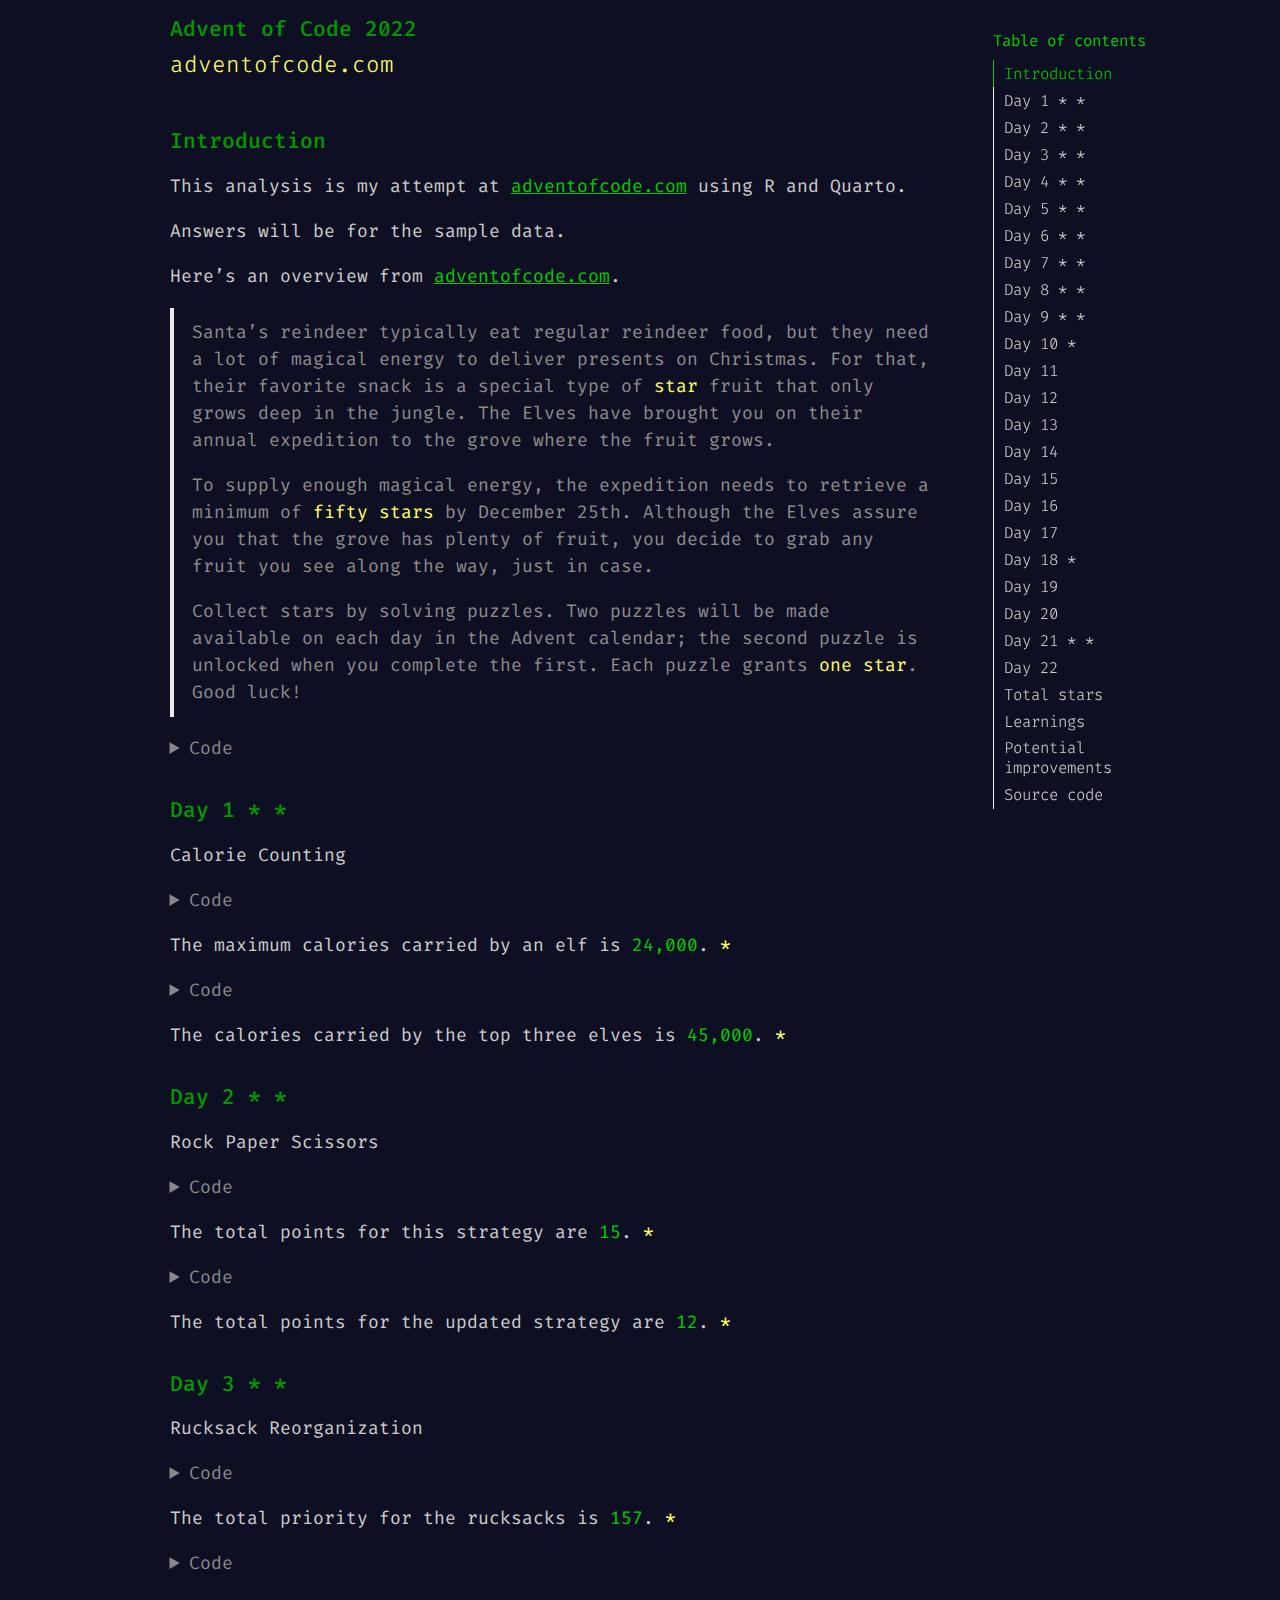
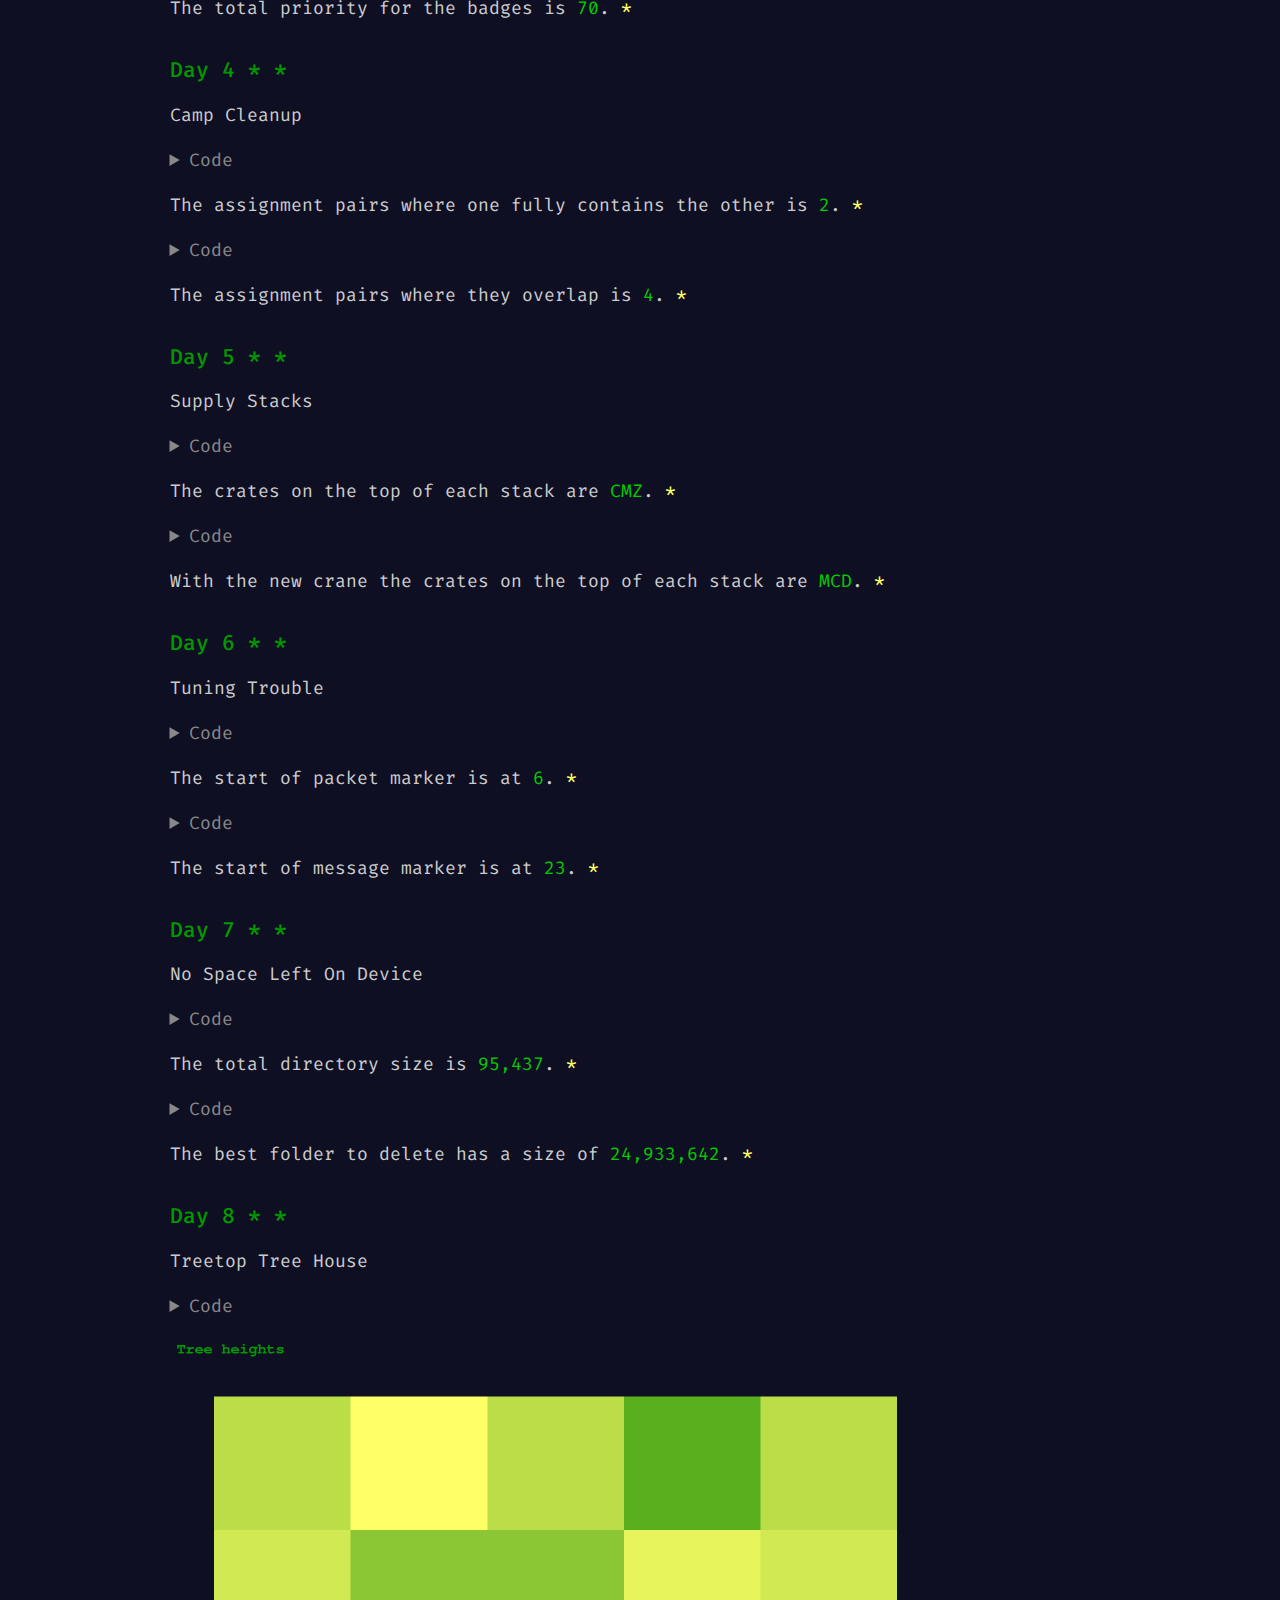
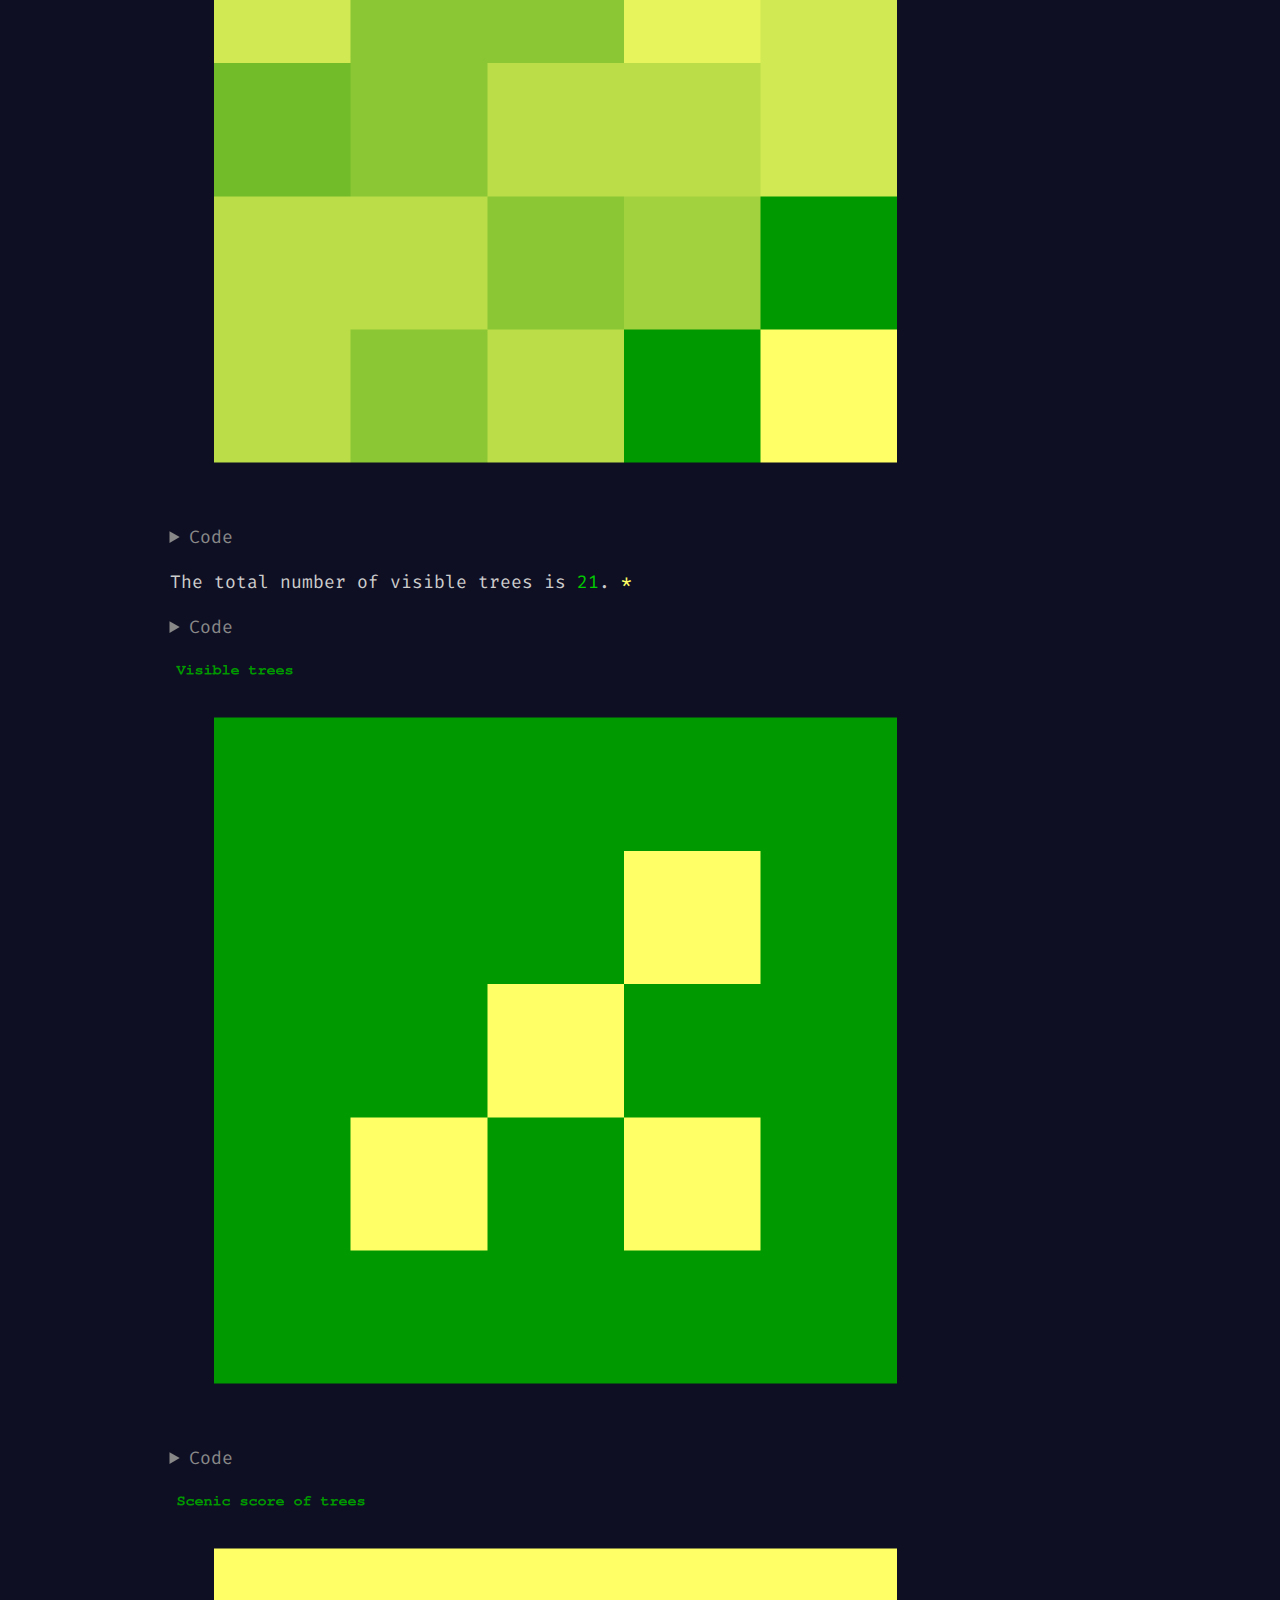
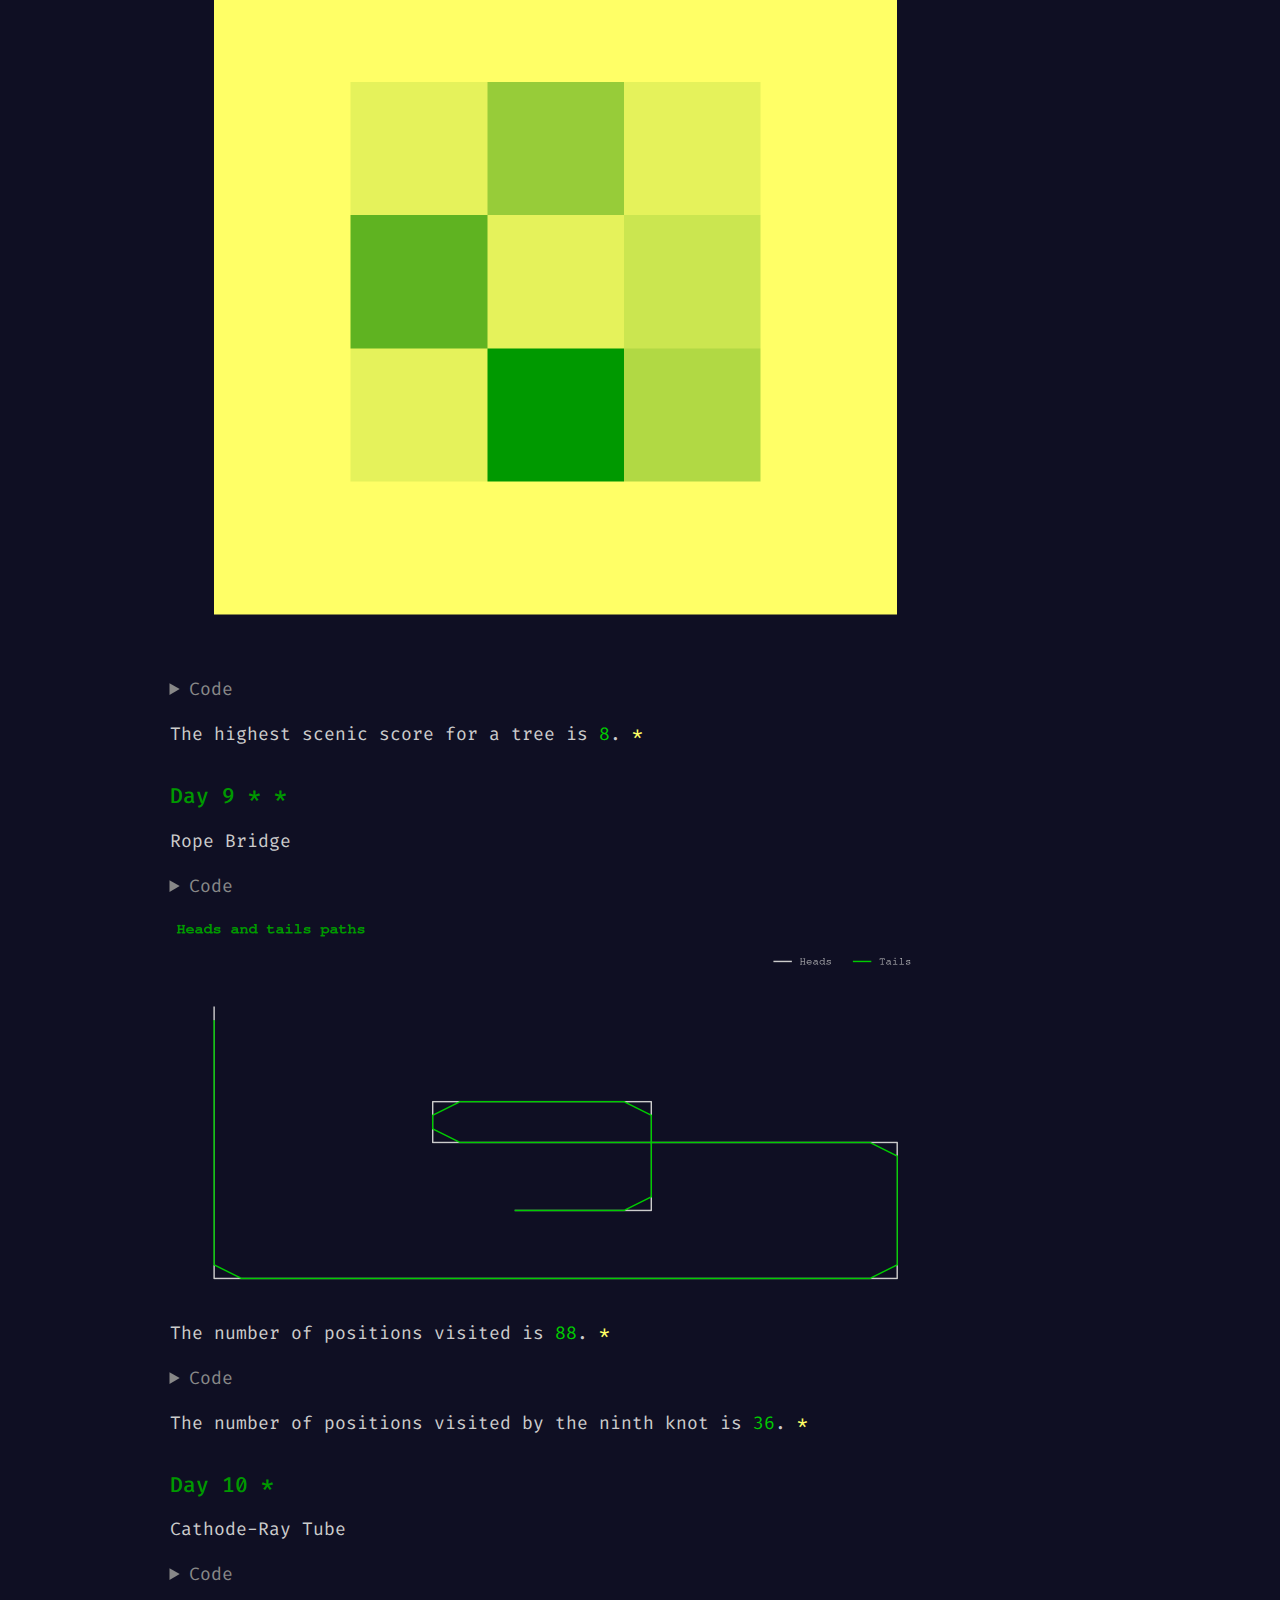
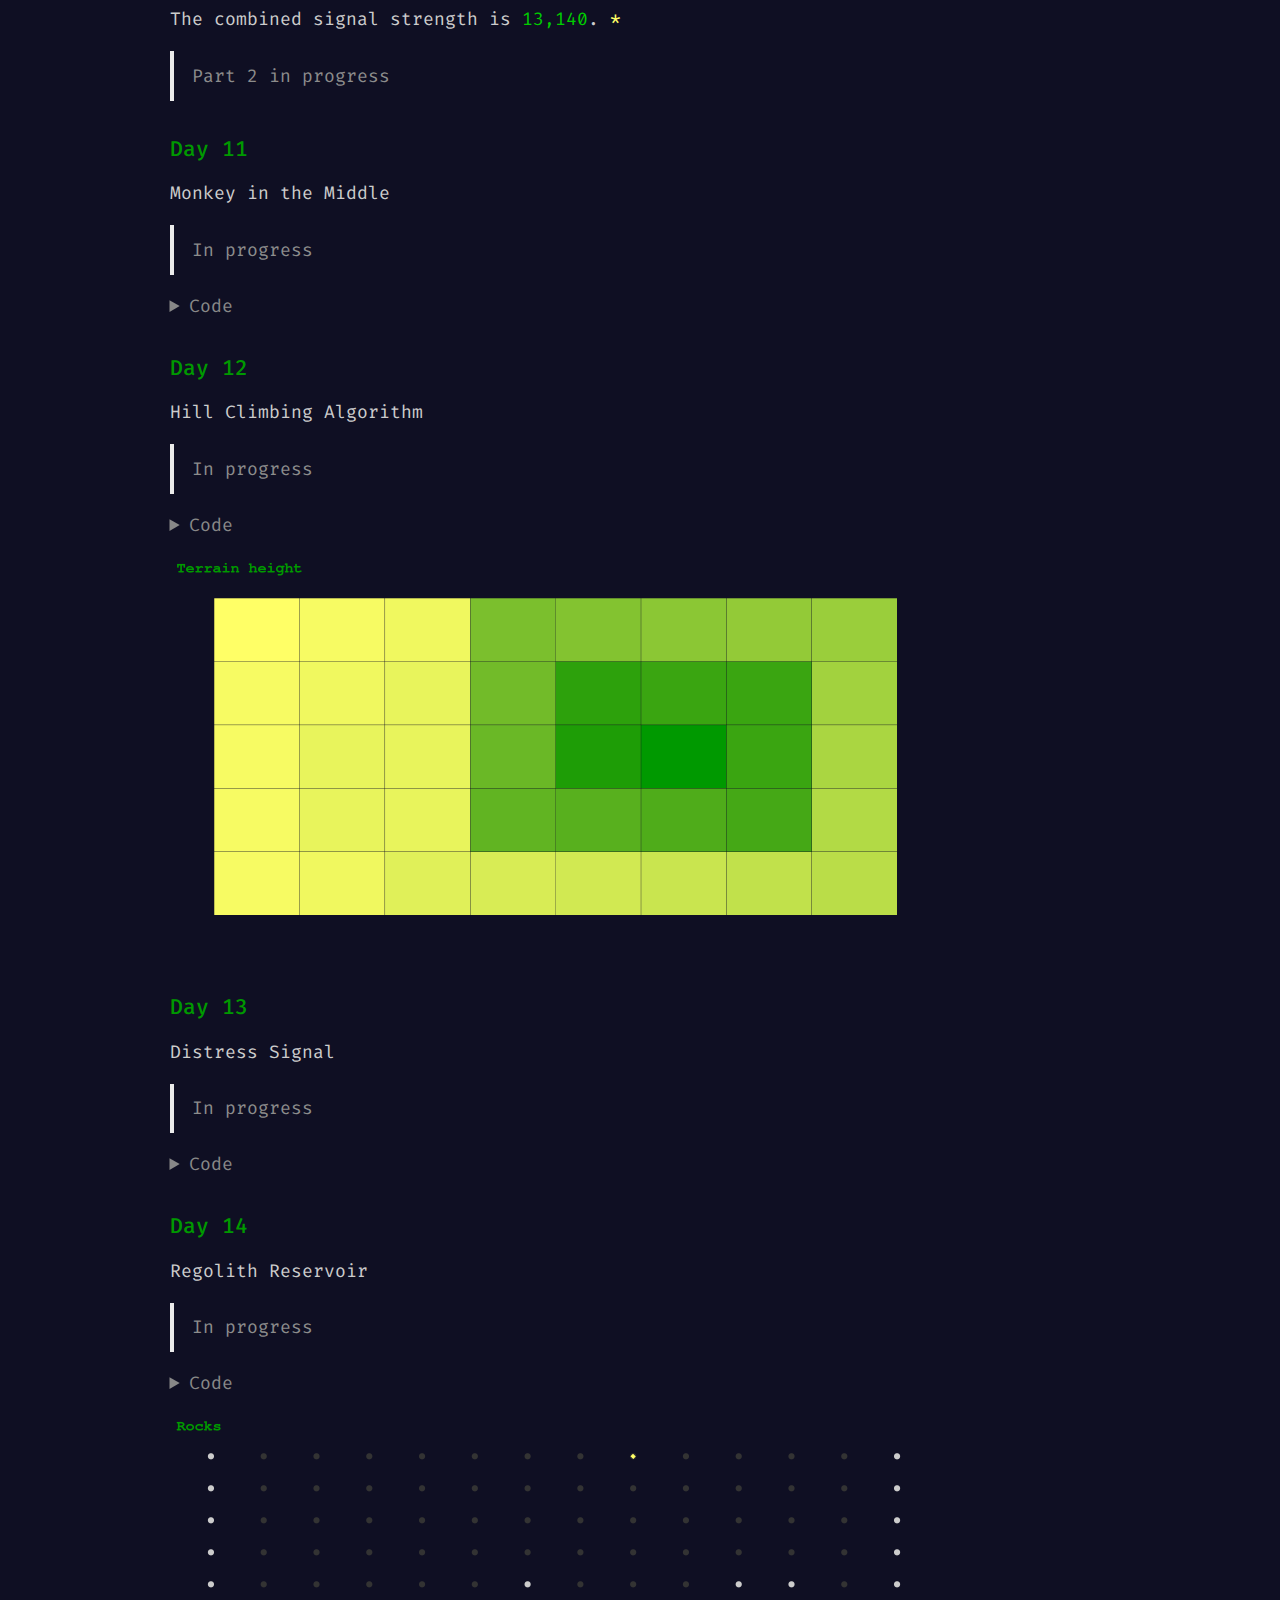
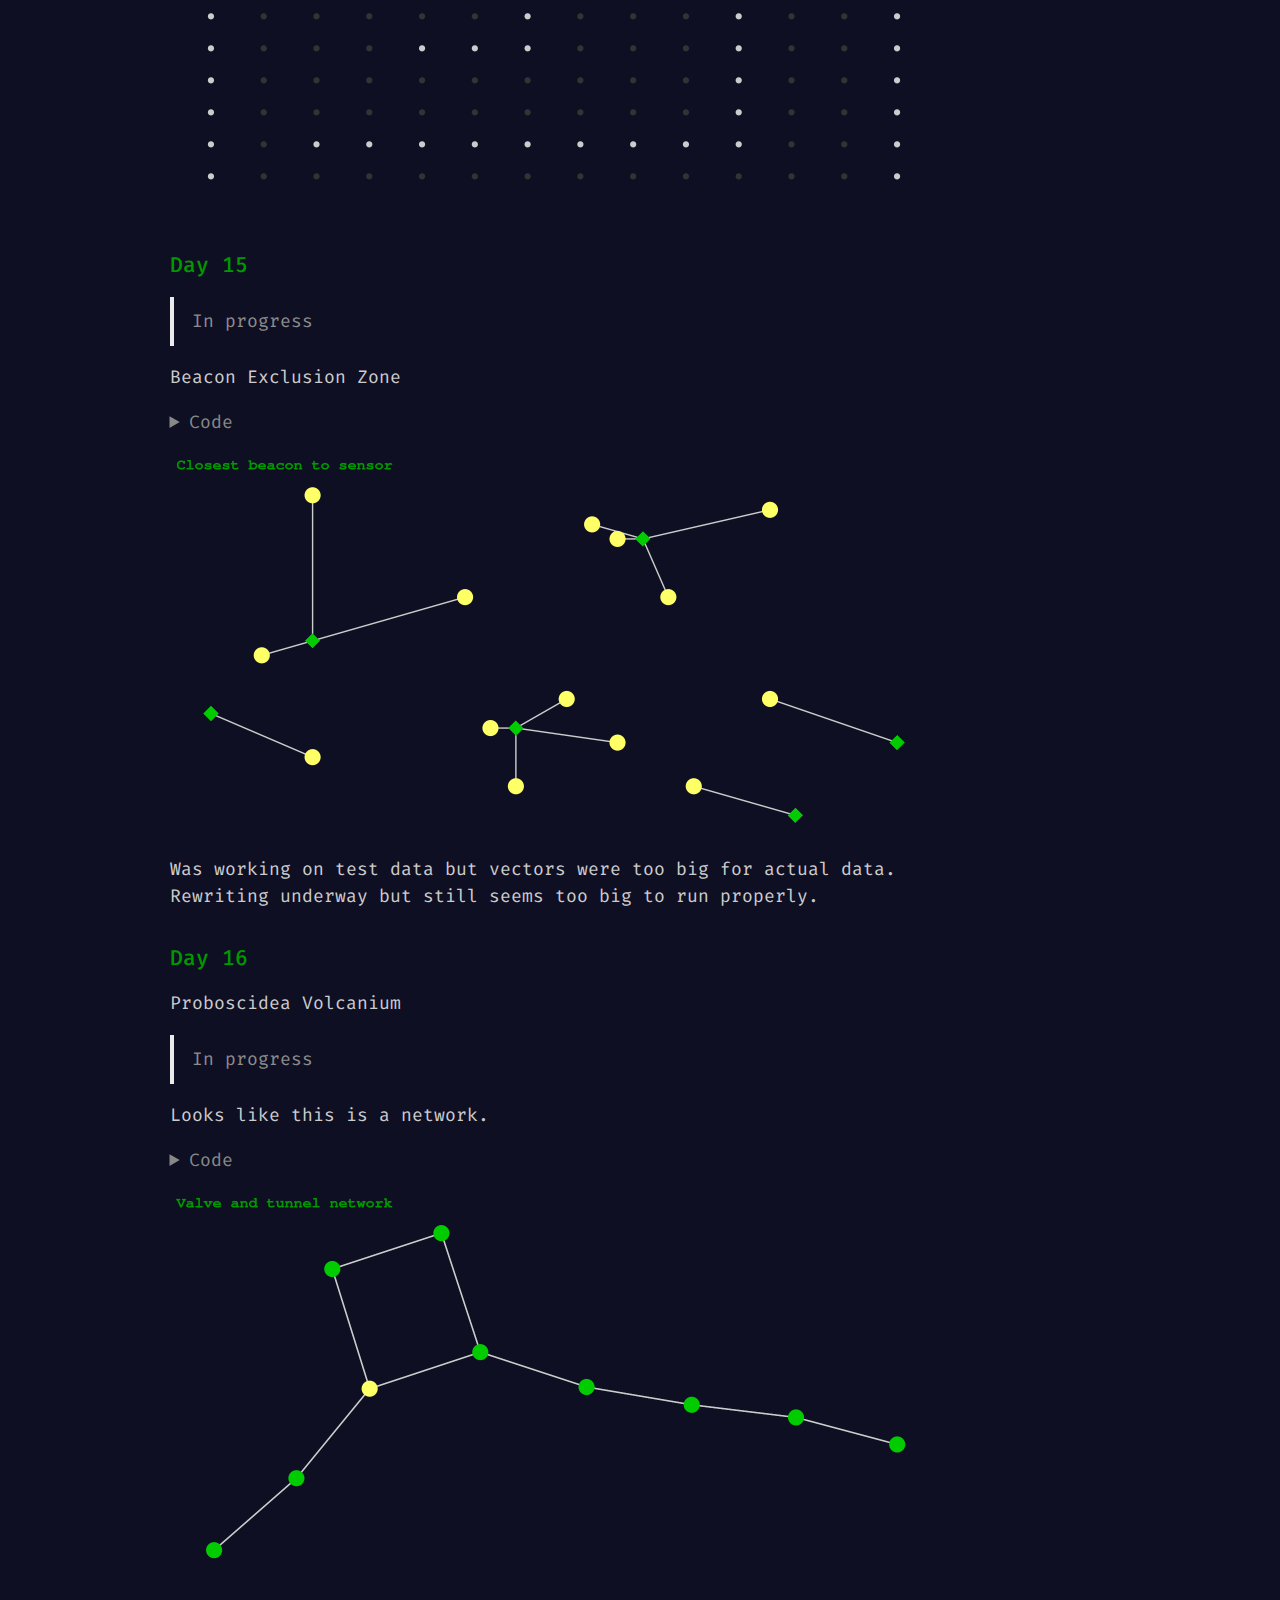
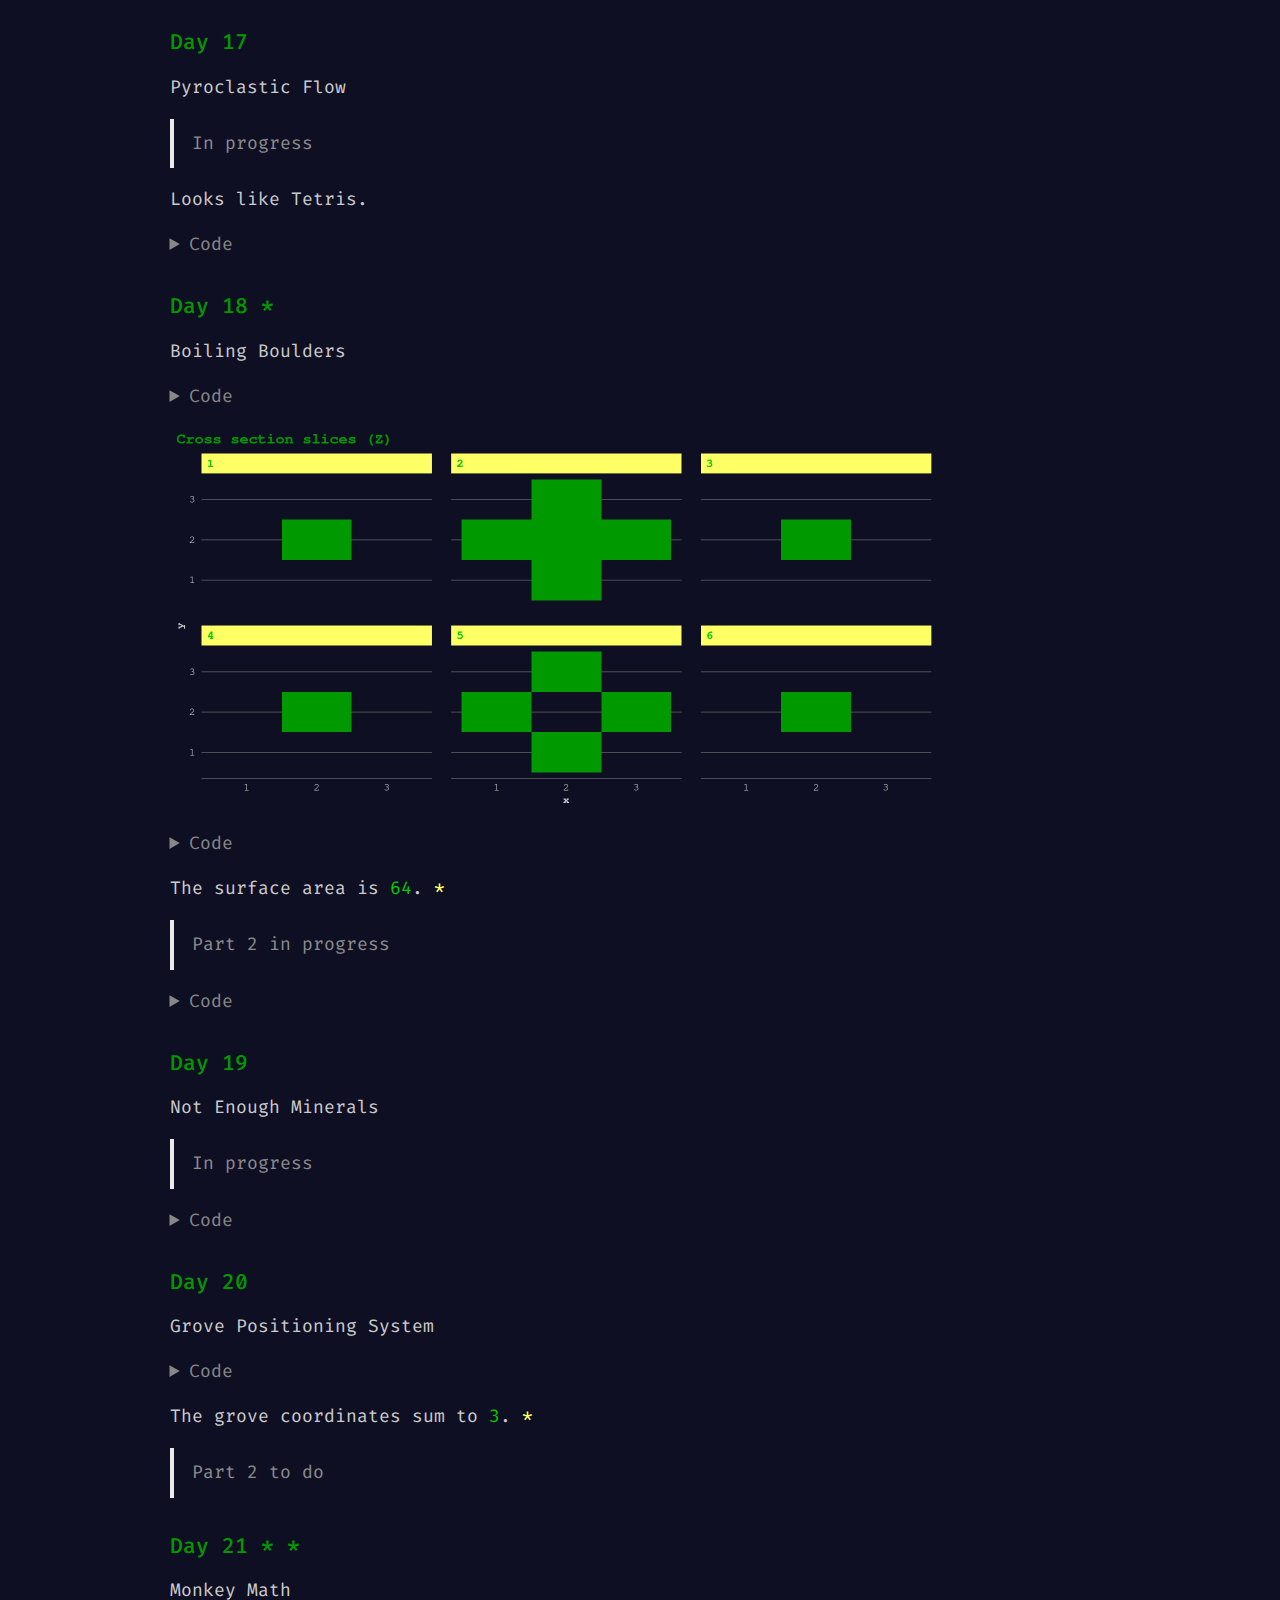
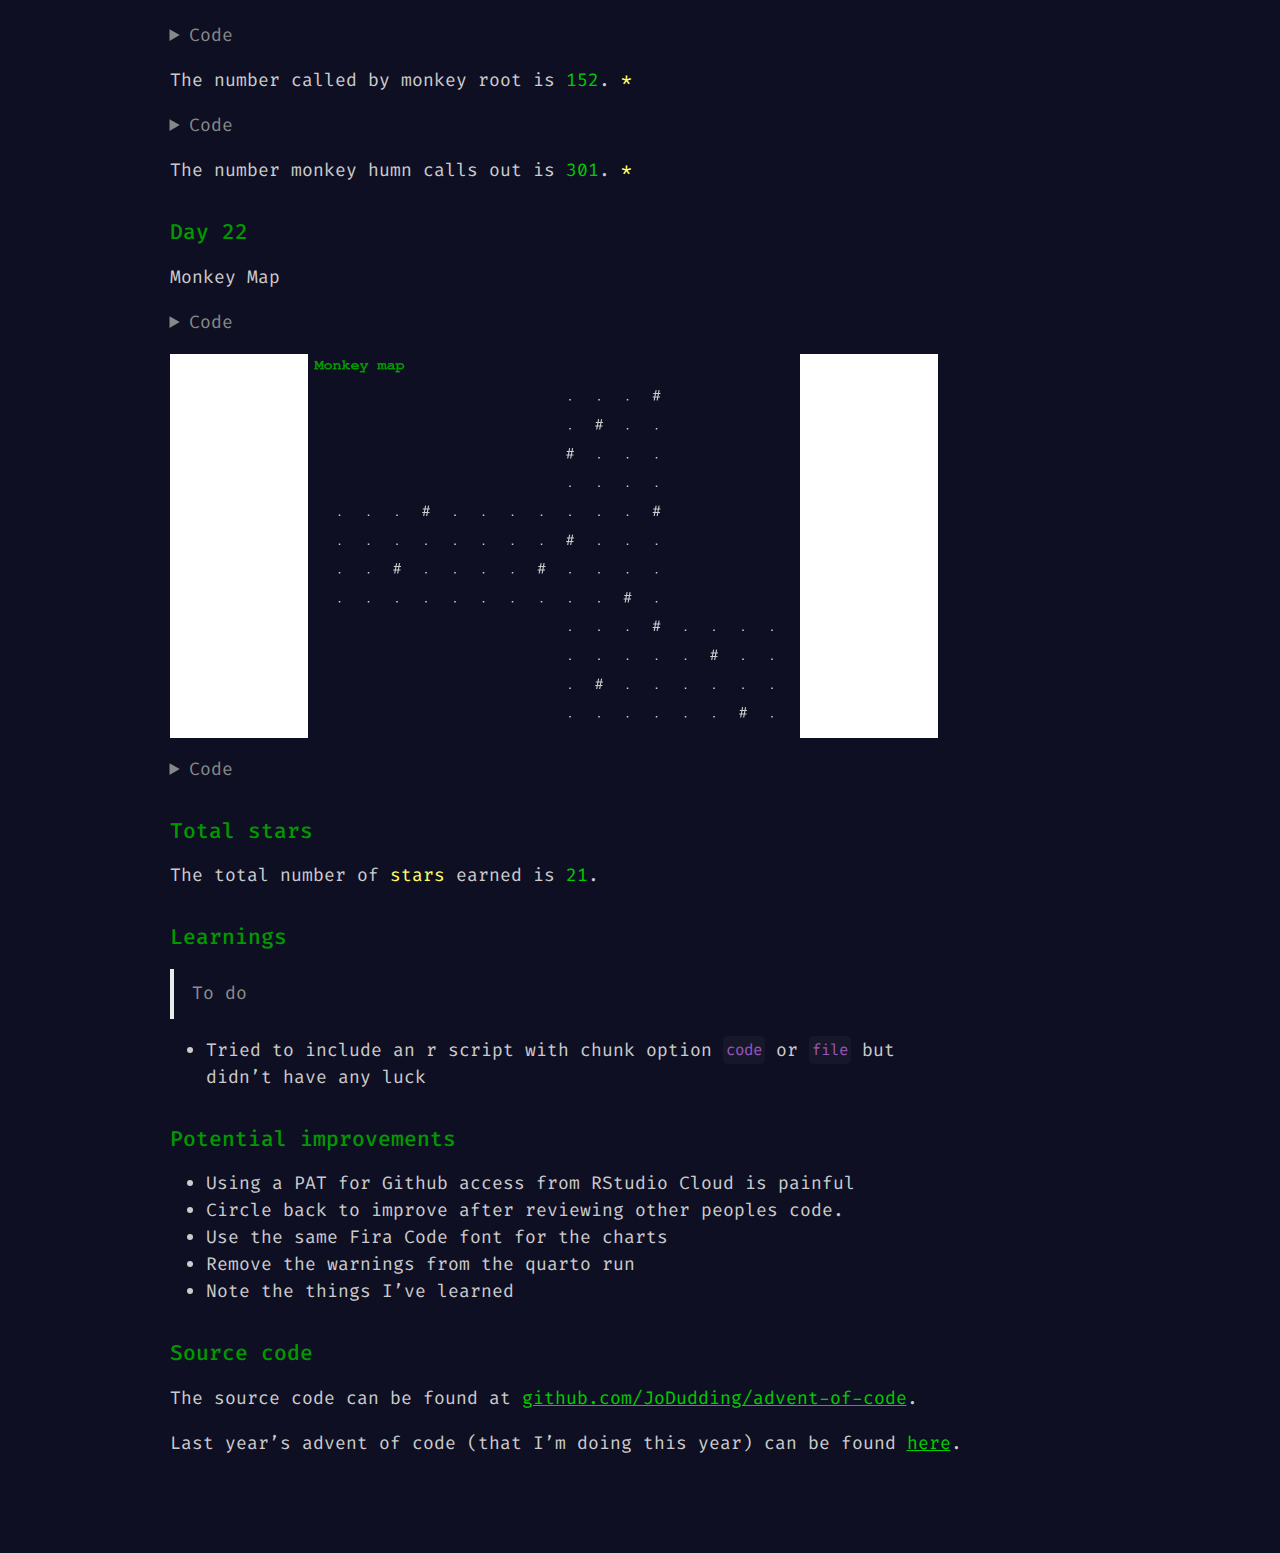
==== commit c3339ddb: "remove print statements" ====
--- a/index.html
+++ b/index.html
@@ -1387,8 +1387,112 @@
 <section id="day-20" class="level1">
 <h1>Day 20</h1>
 <p>Grove Positioning System</p>
+<div class="cell">
+<details>
+<summary>Code</summary>
+<div class="sourceCode cell-code" id="cb35"><pre class="sourceCode r code-with-copy"><code class="sourceCode r"><span id="cb35-1"><a href="#cb35-1" aria-hidden="true" tabindex="-1"></a>df_20 <span class="ot">&lt;-</span> <span class="fu">tibble</span>(<span class="at">lines =</span> <span class="fu">readLines</span>(<span class="st">'inputs/day20.txt'</span>)) <span class="sc">|&gt;</span> </span>
+<span id="cb35-2"><a href="#cb35-2" aria-hidden="true" tabindex="-1"></a>  <span class="fu">transmute</span>(</span>
+<span id="cb35-3"><a href="#cb35-3" aria-hidden="true" tabindex="-1"></a>    <span class="at">move =</span> <span class="fu">as.numeric</span>(lines),</span>
+<span id="cb35-4"><a href="#cb35-4" aria-hidden="true" tabindex="-1"></a>    <span class="at">orig_order =</span> <span class="fu">as.double</span>(<span class="fu">row_number</span>()),</span>
+<span id="cb35-5"><a href="#cb35-5" aria-hidden="true" tabindex="-1"></a>    <span class="at">current_order =</span> <span class="fu">as.double</span>(orig_order)</span>
+<span id="cb35-6"><a href="#cb35-6" aria-hidden="true" tabindex="-1"></a>  )</span>
+<span id="cb35-7"><a href="#cb35-7" aria-hidden="true" tabindex="-1"></a></span>
+<span id="cb35-8"><a href="#cb35-8" aria-hidden="true" tabindex="-1"></a>last_index <span class="ot">&lt;-</span> <span class="fu">nrow</span>(df_20)</span>
+<span id="cb35-9"><a href="#cb35-9" aria-hidden="true" tabindex="-1"></a>loop <span class="ot">&lt;-</span> <span class="dv">1</span><span class="sc">:</span>(last_index)</span>
+<span id="cb35-10"><a href="#cb35-10" aria-hidden="true" tabindex="-1"></a></span>
+<span id="cb35-11"><a href="#cb35-11" aria-hidden="true" tabindex="-1"></a>zeroth <span class="ot">&lt;-</span> df_20 <span class="sc">|&gt;</span> </span>
+<span id="cb35-12"><a href="#cb35-12" aria-hidden="true" tabindex="-1"></a>  <span class="fu">filter</span>(move <span class="sc">==</span> <span class="dv">0</span>) <span class="sc">|&gt;</span> </span>
+<span id="cb35-13"><a href="#cb35-13" aria-hidden="true" tabindex="-1"></a>  <span class="fu">pull</span>(orig_order)</span>
+<span id="cb35-14"><a href="#cb35-14" aria-hidden="true" tabindex="-1"></a></span>
+<span id="cb35-15"><a href="#cb35-15" aria-hidden="true" tabindex="-1"></a></span>
+<span id="cb35-16"><a href="#cb35-16" aria-hidden="true" tabindex="-1"></a><span class="co"># wrap modulus function ---------------------------------------------------</span></span>
+<span id="cb35-17"><a href="#cb35-17" aria-hidden="true" tabindex="-1"></a></span>
+<span id="cb35-18"><a href="#cb35-18" aria-hidden="true" tabindex="-1"></a></span>
+<span id="cb35-19"><a href="#cb35-19" aria-hidden="true" tabindex="-1"></a>mod_shift <span class="ot">&lt;-</span> <span class="cf">function</span>(num, base) {</span>
+<span id="cb35-20"><a href="#cb35-20" aria-hidden="true" tabindex="-1"></a>  ((num <span class="sc">-</span> <span class="dv">1</span>) <span class="sc">%%</span> base) <span class="sc">+</span> <span class="dv">1</span></span>
+<span id="cb35-21"><a href="#cb35-21" aria-hidden="true" tabindex="-1"></a>}</span>
+<span id="cb35-22"><a href="#cb35-22" aria-hidden="true" tabindex="-1"></a></span>
+<span id="cb35-23"><a href="#cb35-23" aria-hidden="true" tabindex="-1"></a></span>
+<span id="cb35-24"><a href="#cb35-24" aria-hidden="true" tabindex="-1"></a><span class="co"># loop function -----------------------------------------------------------</span></span>
+<span id="cb35-25"><a href="#cb35-25" aria-hidden="true" tabindex="-1"></a></span>
+<span id="cb35-26"><a href="#cb35-26" aria-hidden="true" tabindex="-1"></a></span>
+<span id="cb35-27"><a href="#cb35-27" aria-hidden="true" tabindex="-1"></a>make_change <span class="ot">&lt;-</span> <span class="cf">function</span>(l) {</span>
+<span id="cb35-28"><a href="#cb35-28" aria-hidden="true" tabindex="-1"></a>  </span>
+<span id="cb35-29"><a href="#cb35-29" aria-hidden="true" tabindex="-1"></a>l_move <span class="ot">&lt;&lt;-</span> df_20 <span class="sc">|&gt;</span> </span>
+<span id="cb35-30"><a href="#cb35-30" aria-hidden="true" tabindex="-1"></a>  <span class="fu">filter</span>(orig_order <span class="sc">==</span> l) <span class="sc">|&gt;</span> </span>
+<span id="cb35-31"><a href="#cb35-31" aria-hidden="true" tabindex="-1"></a>  <span class="fu">pull</span>(move)</span>
+<span id="cb35-32"><a href="#cb35-32" aria-hidden="true" tabindex="-1"></a></span>
+<span id="cb35-33"><a href="#cb35-33" aria-hidden="true" tabindex="-1"></a>from_position <span class="ot">&lt;&lt;-</span> after_loop <span class="sc">|&gt;</span></span>
+<span id="cb35-34"><a href="#cb35-34" aria-hidden="true" tabindex="-1"></a>  <span class="fu">filter</span>(orig_order <span class="sc">==</span> l) <span class="sc">|&gt;</span> </span>
+<span id="cb35-35"><a href="#cb35-35" aria-hidden="true" tabindex="-1"></a>  <span class="fu">pull</span>(current_order)</span>
+<span id="cb35-36"><a href="#cb35-36" aria-hidden="true" tabindex="-1"></a></span>
+<span id="cb35-37"><a href="#cb35-37" aria-hidden="true" tabindex="-1"></a>raw_shift <span class="ot">&lt;-</span> <span class="cf">if</span>((from_position <span class="sc">+</span> l_move) <span class="sc">&gt;</span> last_index) {</span>
+<span id="cb35-38"><a href="#cb35-38" aria-hidden="true" tabindex="-1"></a>  from_position <span class="sc">+</span> l_move <span class="sc">+</span> <span class="dv">1</span></span>
+<span id="cb35-39"><a href="#cb35-39" aria-hidden="true" tabindex="-1"></a>} <span class="cf">else</span> <span class="cf">if</span>( l_move <span class="sc">&gt;</span> <span class="dv">0</span> <span class="sc">&amp;</span> (from_position <span class="sc">+</span> l_move) <span class="sc">&gt;</span> <span class="dv">0</span>) {</span>
+<span id="cb35-40"><a href="#cb35-40" aria-hidden="true" tabindex="-1"></a>  from_position <span class="sc">+</span> l_move</span>
+<span id="cb35-41"><a href="#cb35-41" aria-hidden="true" tabindex="-1"></a>} <span class="cf">else</span> {</span>
+<span id="cb35-42"><a href="#cb35-42" aria-hidden="true" tabindex="-1"></a>  from_position <span class="sc">+</span> l_move <span class="sc">-</span> <span class="dv">1</span></span>
+<span id="cb35-43"><a href="#cb35-43" aria-hidden="true" tabindex="-1"></a>}</span>
+<span id="cb35-44"><a href="#cb35-44" aria-hidden="true" tabindex="-1"></a></span>
+<span id="cb35-45"><a href="#cb35-45" aria-hidden="true" tabindex="-1"></a>to_position <span class="ot">&lt;-</span> <span class="fu">mod_shift</span>(raw_shift,  last_index)</span>
+<span id="cb35-46"><a href="#cb35-46" aria-hidden="true" tabindex="-1"></a></span>
+<span id="cb35-47"><a href="#cb35-47" aria-hidden="true" tabindex="-1"></a>after_loop <span class="ot">&lt;&lt;-</span> after_loop <span class="sc">|&gt;</span></span>
+<span id="cb35-48"><a href="#cb35-48" aria-hidden="true" tabindex="-1"></a>    <span class="fu">mutate</span>(</span>
+<span id="cb35-49"><a href="#cb35-49" aria-hidden="true" tabindex="-1"></a>      <span class="at">old_order =</span> <span class="fu">as.double</span>(current_order),</span>
+<span id="cb35-50"><a href="#cb35-50" aria-hidden="true" tabindex="-1"></a>      <span class="at">move_position =</span> from_position,</span>
+<span id="cb35-51"><a href="#cb35-51" aria-hidden="true" tabindex="-1"></a>      <span class="at">new_position =</span> to_position,</span>
+<span id="cb35-52"><a href="#cb35-52" aria-hidden="true" tabindex="-1"></a>      <span class="at">current_order =</span> <span class="fu">case_when</span>(</span>
+<span id="cb35-53"><a href="#cb35-53" aria-hidden="true" tabindex="-1"></a>        l_move <span class="sc">==</span> <span class="dv">0</span> <span class="sc">~</span> old_order, </span>
+<span id="cb35-54"><a href="#cb35-54" aria-hidden="true" tabindex="-1"></a>        </span>
+<span id="cb35-55"><a href="#cb35-55" aria-hidden="true" tabindex="-1"></a>        old_order <span class="sc">==</span> move_position <span class="sc">~</span> new_position,</span>
+<span id="cb35-56"><a href="#cb35-56" aria-hidden="true" tabindex="-1"></a>        </span>
+<span id="cb35-57"><a href="#cb35-57" aria-hidden="true" tabindex="-1"></a>        move_position <span class="sc">&lt;</span> new_position <span class="sc">&amp;</span></span>
+<span id="cb35-58"><a href="#cb35-58" aria-hidden="true" tabindex="-1"></a>          move_position <span class="sc">&lt;=</span> old_order <span class="sc">&amp;</span></span>
+<span id="cb35-59"><a href="#cb35-59" aria-hidden="true" tabindex="-1"></a>          old_order <span class="sc">&lt;=</span> new_position <span class="sc">~</span> </span>
+<span id="cb35-60"><a href="#cb35-60" aria-hidden="true" tabindex="-1"></a>          <span class="fu">mod_shift</span>(old_order <span class="sc">-</span> <span class="dv">1</span>, last_index),</span>
+<span id="cb35-61"><a href="#cb35-61" aria-hidden="true" tabindex="-1"></a>        </span>
+<span id="cb35-62"><a href="#cb35-62" aria-hidden="true" tabindex="-1"></a>        move_position <span class="sc">&gt;</span> new_position <span class="sc">&amp;</span></span>
+<span id="cb35-63"><a href="#cb35-63" aria-hidden="true" tabindex="-1"></a>          new_position <span class="sc">&lt;=</span> old_order <span class="sc">&amp;</span></span>
+<span id="cb35-64"><a href="#cb35-64" aria-hidden="true" tabindex="-1"></a>          old_order <span class="sc">&lt;=</span> move_position <span class="sc">~</span> </span>
+<span id="cb35-65"><a href="#cb35-65" aria-hidden="true" tabindex="-1"></a>          <span class="fu">mod_shift</span>(old_order <span class="sc">+</span> <span class="dv">1</span>, last_index),</span>
+<span id="cb35-66"><a href="#cb35-66" aria-hidden="true" tabindex="-1"></a>        </span>
+<span id="cb35-67"><a href="#cb35-67" aria-hidden="true" tabindex="-1"></a>        <span class="cn">TRUE</span> <span class="sc">~</span> old_order</span>
+<span id="cb35-68"><a href="#cb35-68" aria-hidden="true" tabindex="-1"></a>      )</span>
+<span id="cb35-69"><a href="#cb35-69" aria-hidden="true" tabindex="-1"></a>    ) </span>
+<span id="cb35-70"><a href="#cb35-70" aria-hidden="true" tabindex="-1"></a>}</span>
+<span id="cb35-71"><a href="#cb35-71" aria-hidden="true" tabindex="-1"></a></span>
+<span id="cb35-72"><a href="#cb35-72" aria-hidden="true" tabindex="-1"></a></span>
+<span id="cb35-73"><a href="#cb35-73" aria-hidden="true" tabindex="-1"></a><span class="co"># prepare for loop --------------------------------------------------------</span></span>
+<span id="cb35-74"><a href="#cb35-74" aria-hidden="true" tabindex="-1"></a></span>
+<span id="cb35-75"><a href="#cb35-75" aria-hidden="true" tabindex="-1"></a>after_loop <span class="ot">&lt;-</span> df_20 <span class="sc">|&gt;</span> </span>
+<span id="cb35-76"><a href="#cb35-76" aria-hidden="true" tabindex="-1"></a>  <span class="fu">group_by</span>(orig_order)  </span>
+<span id="cb35-77"><a href="#cb35-77" aria-hidden="true" tabindex="-1"></a></span>
+<span id="cb35-78"><a href="#cb35-78" aria-hidden="true" tabindex="-1"></a></span>
+<span id="cb35-79"><a href="#cb35-79" aria-hidden="true" tabindex="-1"></a><span class="co"># run loops ---------------------------------------------------------------</span></span>
+<span id="cb35-80"><a href="#cb35-80" aria-hidden="true" tabindex="-1"></a></span>
+<span id="cb35-81"><a href="#cb35-81" aria-hidden="true" tabindex="-1"></a><span class="fu">walk</span>(loop, make_change)</span>
+<span id="cb35-82"><a href="#cb35-82" aria-hidden="true" tabindex="-1"></a></span>
+<span id="cb35-83"><a href="#cb35-83" aria-hidden="true" tabindex="-1"></a><span class="co"># get selected values -----------------------------------------------------</span></span>
+<span id="cb35-84"><a href="#cb35-84" aria-hidden="true" tabindex="-1"></a></span>
+<span id="cb35-85"><a href="#cb35-85" aria-hidden="true" tabindex="-1"></a></span>
+<span id="cb35-86"><a href="#cb35-86" aria-hidden="true" tabindex="-1"></a>values_wanted <span class="ot">&lt;-</span> <span class="fu">c</span>(<span class="dv">0</span>, <span class="dv">1000</span>, <span class="dv">2000</span>, <span class="dv">3000</span>) <span class="sc">%%</span> last_index</span>
+<span id="cb35-87"><a href="#cb35-87" aria-hidden="true" tabindex="-1"></a></span>
+<span id="cb35-88"><a href="#cb35-88" aria-hidden="true" tabindex="-1"></a>resort_zero <span class="ot">&lt;-</span> after_loop <span class="sc">|&gt;</span> </span>
+<span id="cb35-89"><a href="#cb35-89" aria-hidden="true" tabindex="-1"></a>  <span class="fu">ungroup</span>() <span class="sc">|&gt;</span> </span>
+<span id="cb35-90"><a href="#cb35-90" aria-hidden="true" tabindex="-1"></a>  <span class="fu">mutate</span>(</span>
+<span id="cb35-91"><a href="#cb35-91" aria-hidden="true" tabindex="-1"></a>    <span class="at">zero_position =</span> <span class="fu">sum</span>((orig_order <span class="sc">==</span> zeroth) <span class="sc">*</span> current_order),</span>
+<span id="cb35-92"><a href="#cb35-92" aria-hidden="true" tabindex="-1"></a>    <span class="at">final_position =</span> (current_order <span class="sc">-</span> zero_position) <span class="sc">%%</span> last_index</span>
+<span id="cb35-93"><a href="#cb35-93" aria-hidden="true" tabindex="-1"></a>  ) </span>
+<span id="cb35-94"><a href="#cb35-94" aria-hidden="true" tabindex="-1"></a></span>
+<span id="cb35-95"><a href="#cb35-95" aria-hidden="true" tabindex="-1"></a>df_20_sum <span class="ot">&lt;-</span> resort_zero <span class="sc">|&gt;</span> </span>
+<span id="cb35-96"><a href="#cb35-96" aria-hidden="true" tabindex="-1"></a>  <span class="fu">filter</span>(final_position <span class="sc">%in%</span> values_wanted) <span class="sc">|&gt;</span> </span>
+<span id="cb35-97"><a href="#cb35-97" aria-hidden="true" tabindex="-1"></a>  <span class="fu">summarise</span>(<span class="at">final =</span> <span class="fu">sum</span>(move)) <span class="sc">|&gt;</span> </span>
+<span id="cb35-98"><a href="#cb35-98" aria-hidden="true" tabindex="-1"></a>  <span class="fu">pull</span>(final)</span></code><button title="Copy to Clipboard" class="code-copy-button"><i class="bi"></i></button></pre></div>
+</details>
+</div>
+<p>The grove coordinates sum to <span class="aoc-green">3</span>. <span class="aoc-yellow">*</span></p>
 <blockquote class="blockquote">
-<p>In progress</p>
+<p>Part 2 to do</p>
 </blockquote>
 </section>
 <section id="day-21" class="level1">
@@ -1397,292 +1501,292 @@
 <div class="cell">
 <details>
 <summary>Code</summary>
-<div class="sourceCode cell-code" id="cb35"><pre class="sourceCode r code-with-copy"><code class="sourceCode r"><span id="cb35-1"><a href="#cb35-1" aria-hidden="true" tabindex="-1"></a>df_21 <span class="ot">&lt;-</span> <span class="fu">tibble</span>(<span class="at">lines =</span> <span class="fu">readLines</span>(<span class="st">'inputs/day21.txt'</span>)) <span class="sc">|&gt;</span> </span>
-<span id="cb35-2"><a href="#cb35-2" aria-hidden="true" tabindex="-1"></a>  <span class="fu">separate</span>(lines, <span class="at">into =</span> <span class="fu">c</span>(<span class="st">'monkey'</span>, <span class="st">'equation'</span>), <span class="at">sep =</span> <span class="st">': '</span>) <span class="sc">|&gt;</span> </span>
-<span id="cb35-3"><a href="#cb35-3" aria-hidden="true" tabindex="-1"></a>  <span class="fu">mutate</span>(</span>
-<span id="cb35-4"><a href="#cb35-4" aria-hidden="true" tabindex="-1"></a>    <span class="at">type =</span> <span class="fu">case_when</span>(</span>
-<span id="cb35-5"><a href="#cb35-5" aria-hidden="true" tabindex="-1"></a>      <span class="fu">str_count</span>(equation, <span class="st">'</span><span class="sc">\\</span><span class="st">s'</span>) <span class="sc">==</span> <span class="dv">0</span> <span class="sc">~</span> <span class="st">'Number'</span>,</span>
-<span id="cb35-6"><a href="#cb35-6" aria-hidden="true" tabindex="-1"></a>      <span class="cn">TRUE</span> <span class="sc">~</span> <span class="st">'Monkeys'</span></span>
-<span id="cb35-7"><a href="#cb35-7" aria-hidden="true" tabindex="-1"></a>    )</span>
-<span id="cb35-8"><a href="#cb35-8" aria-hidden="true" tabindex="-1"></a>  ) <span class="sc">|&gt;</span> </span>
-<span id="cb35-9"><a href="#cb35-9" aria-hidden="true" tabindex="-1"></a>  <span class="fu">arrange</span>(type)</span>
-<span id="cb35-10"><a href="#cb35-10" aria-hidden="true" tabindex="-1"></a></span>
-<span id="cb35-11"><a href="#cb35-11" aria-hidden="true" tabindex="-1"></a>monkey_numbers <span class="ot">&lt;-</span> df_21 <span class="sc">|&gt;</span> </span>
-<span id="cb35-12"><a href="#cb35-12" aria-hidden="true" tabindex="-1"></a>  <span class="fu">filter</span>(type <span class="sc">==</span> <span class="st">'Number'</span>) <span class="sc">|&gt;</span> </span>
-<span id="cb35-13"><a href="#cb35-13" aria-hidden="true" tabindex="-1"></a>  <span class="fu">transmute</span>(<span class="at">monkey_name =</span> monkey, <span class="at">number =</span> <span class="fu">parse_number</span>(equation))</span>
-<span id="cb35-14"><a href="#cb35-14" aria-hidden="true" tabindex="-1"></a></span>
-<span id="cb35-15"><a href="#cb35-15" aria-hidden="true" tabindex="-1"></a>still_equation <span class="ot">&lt;-</span> df_21 <span class="sc">|&gt;</span> </span>
-<span id="cb35-16"><a href="#cb35-16" aria-hidden="true" tabindex="-1"></a>  <span class="fu">filter</span>(type <span class="sc">==</span> <span class="st">'Monkeys'</span>) <span class="sc">|&gt;</span> </span>
-<span id="cb35-17"><a href="#cb35-17" aria-hidden="true" tabindex="-1"></a>  <span class="fu">separate</span>(equation, <span class="at">sep =</span> <span class="st">'</span><span class="sc">\\</span><span class="st">s'</span>, <span class="at">into =</span> <span class="fu">c</span>(<span class="st">'monkey_1'</span>, <span class="st">'equation'</span>, <span class="st">'monkey_2'</span>)) <span class="sc">|&gt;</span> </span>
-<span id="cb35-18"><a href="#cb35-18" aria-hidden="true" tabindex="-1"></a>  <span class="fu">gather</span>(</span>
-<span id="cb35-19"><a href="#cb35-19" aria-hidden="true" tabindex="-1"></a>    <span class="fu">c</span>(monkey_1, monkey_2),</span>
-<span id="cb35-20"><a href="#cb35-20" aria-hidden="true" tabindex="-1"></a>    <span class="at">key =</span> order_monkey,</span>
-<span id="cb35-21"><a href="#cb35-21" aria-hidden="true" tabindex="-1"></a>    <span class="at">value =</span> monkey_name</span>
-<span id="cb35-22"><a href="#cb35-22" aria-hidden="true" tabindex="-1"></a>  ) <span class="sc">|&gt;</span> </span>
-<span id="cb35-23"><a href="#cb35-23" aria-hidden="true" tabindex="-1"></a>  <span class="fu">arrange</span>(monkey, order_monkey) <span class="sc">|&gt;</span> </span>
-<span id="cb35-24"><a href="#cb35-24" aria-hidden="true" tabindex="-1"></a>  <span class="fu">mutate</span>(<span class="at">number_last =</span> <span class="fu">as.double</span>(<span class="cn">NA</span>))</span>
-<span id="cb35-25"><a href="#cb35-25" aria-hidden="true" tabindex="-1"></a></span>
-<span id="cb35-26"><a href="#cb35-26" aria-hidden="true" tabindex="-1"></a></span>
-<span id="cb35-27"><a href="#cb35-27" aria-hidden="true" tabindex="-1"></a><span class="co"># start while loop</span></span>
-<span id="cb35-28"><a href="#cb35-28" aria-hidden="true" tabindex="-1"></a><span class="cf">while</span>(<span class="fu">nrow</span>(still_equation) <span class="sc">&gt;</span> <span class="dv">0</span>) {</span>
-<span id="cb35-29"><a href="#cb35-29" aria-hidden="true" tabindex="-1"></a></span>
-<span id="cb35-30"><a href="#cb35-30" aria-hidden="true" tabindex="-1"></a><span class="co"># see if all child monkeys have been replaced by a number</span></span>
-<span id="cb35-31"><a href="#cb35-31" aria-hidden="true" tabindex="-1"></a>  </span>
-<span id="cb35-32"><a href="#cb35-32" aria-hidden="true" tabindex="-1"></a>working <span class="ot">&lt;-</span> still_equation <span class="sc">|&gt;</span> </span>
-<span id="cb35-33"><a href="#cb35-33" aria-hidden="true" tabindex="-1"></a>  <span class="fu">left_join</span>(monkey_numbers, <span class="at">by =</span> <span class="st">'monkey_name'</span>) <span class="sc">|&gt;</span> </span>
-<span id="cb35-34"><a href="#cb35-34" aria-hidden="true" tabindex="-1"></a>  <span class="fu">group_by</span>(monkey) <span class="sc">|&gt;</span> </span>
-<span id="cb35-35"><a href="#cb35-35" aria-hidden="true" tabindex="-1"></a>  <span class="fu">mutate</span>(</span>
-<span id="cb35-36"><a href="#cb35-36" aria-hidden="true" tabindex="-1"></a>    <span class="at">number =</span> <span class="fu">coalesce</span>(number, number_last),</span>
-<span id="cb35-37"><a href="#cb35-37" aria-hidden="true" tabindex="-1"></a>    <span class="at">fully =</span> <span class="fu">sum</span>(<span class="fu">is.na</span>(number)) <span class="sc">==</span> <span class="dv">0</span></span>
-<span id="cb35-38"><a href="#cb35-38" aria-hidden="true" tabindex="-1"></a>  ) <span class="sc">|&gt;</span> </span>
-<span id="cb35-39"><a href="#cb35-39" aria-hidden="true" tabindex="-1"></a>  <span class="fu">ungroup</span>()</span>
-<span id="cb35-40"><a href="#cb35-40" aria-hidden="true" tabindex="-1"></a></span>
-<span id="cb35-41"><a href="#cb35-41" aria-hidden="true" tabindex="-1"></a><span class="co"># add the newly calculated monkey numbers back</span></span>
-<span id="cb35-42"><a href="#cb35-42" aria-hidden="true" tabindex="-1"></a>monkey_numbers <span class="ot">&lt;-</span> working <span class="sc">|&gt;</span> </span>
-<span id="cb35-43"><a href="#cb35-43" aria-hidden="true" tabindex="-1"></a>  <span class="fu">filter</span>(fully) <span class="sc">|&gt;</span> </span>
-<span id="cb35-44"><a href="#cb35-44" aria-hidden="true" tabindex="-1"></a>  <span class="fu">group_by</span>(monkey)  <span class="sc">|&gt;</span> </span>
-<span id="cb35-45"><a href="#cb35-45" aria-hidden="true" tabindex="-1"></a>  <span class="fu">mutate</span>(</span>
-<span id="cb35-46"><a href="#cb35-46" aria-hidden="true" tabindex="-1"></a>    <span class="at">tot_number =</span> <span class="fu">case_when</span>(</span>
-<span id="cb35-47"><a href="#cb35-47" aria-hidden="true" tabindex="-1"></a>      equation <span class="sc">==</span> <span class="st">'+'</span> <span class="sc">~</span> <span class="fu">first</span>(number) <span class="sc">+</span> <span class="fu">last</span>(number),</span>
-<span id="cb35-48"><a href="#cb35-48" aria-hidden="true" tabindex="-1"></a>      equation <span class="sc">==</span> <span class="st">'-'</span> <span class="sc">~</span> <span class="fu">first</span>(number) <span class="sc">-</span> <span class="fu">last</span>(number),</span>
-<span id="cb35-49"><a href="#cb35-49" aria-hidden="true" tabindex="-1"></a>      equation <span class="sc">==</span> <span class="st">'*'</span> <span class="sc">~</span> <span class="fu">first</span>(number) <span class="sc">*</span> <span class="fu">last</span>(number),</span>
-<span id="cb35-50"><a href="#cb35-50" aria-hidden="true" tabindex="-1"></a>      equation <span class="sc">==</span> <span class="st">'/'</span> <span class="sc">~</span> <span class="fu">first</span>(number) <span class="sc">/</span> <span class="fu">last</span>(number)</span>
-<span id="cb35-51"><a href="#cb35-51" aria-hidden="true" tabindex="-1"></a>    )</span>
-<span id="cb35-52"><a href="#cb35-52" aria-hidden="true" tabindex="-1"></a>  ) <span class="sc">|&gt;</span> </span>
-<span id="cb35-53"><a href="#cb35-53" aria-hidden="true" tabindex="-1"></a>  <span class="fu">ungroup</span>() <span class="sc">|&gt;</span> </span>
-<span id="cb35-54"><a href="#cb35-54" aria-hidden="true" tabindex="-1"></a>  <span class="fu">distinct</span>(<span class="at">monkey_name  =</span> monkey, <span class="at">number =</span> tot_number) <span class="sc">|&gt;</span> </span>
-<span id="cb35-55"><a href="#cb35-55" aria-hidden="true" tabindex="-1"></a>  <span class="fu">bind_rows</span>(monkey_numbers)</span>
-<span id="cb35-56"><a href="#cb35-56" aria-hidden="true" tabindex="-1"></a></span>
-<span id="cb35-57"><a href="#cb35-57" aria-hidden="true" tabindex="-1"></a><span class="co"># remove these monkeys from the list</span></span>
-<span id="cb35-58"><a href="#cb35-58" aria-hidden="true" tabindex="-1"></a>still_equation <span class="ot">&lt;-</span> working <span class="sc">|&gt;</span> </span>
-<span id="cb35-59"><a href="#cb35-59" aria-hidden="true" tabindex="-1"></a>  <span class="fu">filter</span>(<span class="sc">!</span>fully) <span class="sc">|&gt;</span> </span>
-<span id="cb35-60"><a href="#cb35-60" aria-hidden="true" tabindex="-1"></a>  <span class="fu">mutate</span>(<span class="at">number_last =</span> number) <span class="sc">|&gt;</span> </span>
-<span id="cb35-61"><a href="#cb35-61" aria-hidden="true" tabindex="-1"></a>  <span class="fu">select</span>(<span class="sc">-</span>number)</span>
-<span id="cb35-62"><a href="#cb35-62" aria-hidden="true" tabindex="-1"></a></span>
-<span id="cb35-63"><a href="#cb35-63" aria-hidden="true" tabindex="-1"></a><span class="co"># end while</span></span>
-<span id="cb35-64"><a href="#cb35-64" aria-hidden="true" tabindex="-1"></a>}</span>
-<span id="cb35-65"><a href="#cb35-65" aria-hidden="true" tabindex="-1"></a></span>
-<span id="cb35-66"><a href="#cb35-66" aria-hidden="true" tabindex="-1"></a><span class="co"># find the number for the root monkey</span></span>
-<span id="cb35-67"><a href="#cb35-67" aria-hidden="true" tabindex="-1"></a>root_number <span class="ot">&lt;-</span> monkey_numbers <span class="sc">|&gt;</span> </span>
-<span id="cb35-68"><a href="#cb35-68" aria-hidden="true" tabindex="-1"></a>  <span class="fu">filter</span>(monkey_name <span class="sc">==</span> <span class="st">'root'</span>) <span class="sc">|&gt;</span> </span>
-<span id="cb35-69"><a href="#cb35-69" aria-hidden="true" tabindex="-1"></a>  <span class="fu">pull</span>(number)</span>
-<span id="cb35-70"><a href="#cb35-70" aria-hidden="true" tabindex="-1"></a></span>
-<span id="cb35-71"><a href="#cb35-71" aria-hidden="true" tabindex="-1"></a>stars <span class="ot">&lt;-</span> stars <span class="sc">+</span> <span class="dv">1</span></span></code><button title="Copy to Clipboard" class="code-copy-button"><i class="bi"></i></button></pre></div>
+<div class="sourceCode cell-code" id="cb36"><pre class="sourceCode r code-with-copy"><code class="sourceCode r"><span id="cb36-1"><a href="#cb36-1" aria-hidden="true" tabindex="-1"></a>df_21 <span class="ot">&lt;-</span> <span class="fu">tibble</span>(<span class="at">lines =</span> <span class="fu">readLines</span>(<span class="st">'inputs/day21.txt'</span>)) <span class="sc">|&gt;</span> </span>
+<span id="cb36-2"><a href="#cb36-2" aria-hidden="true" tabindex="-1"></a>  <span class="fu">separate</span>(lines, <span class="at">into =</span> <span class="fu">c</span>(<span class="st">'monkey'</span>, <span class="st">'equation'</span>), <span class="at">sep =</span> <span class="st">': '</span>) <span class="sc">|&gt;</span> </span>
+<span id="cb36-3"><a href="#cb36-3" aria-hidden="true" tabindex="-1"></a>  <span class="fu">mutate</span>(</span>
+<span id="cb36-4"><a href="#cb36-4" aria-hidden="true" tabindex="-1"></a>    <span class="at">type =</span> <span class="fu">case_when</span>(</span>
+<span id="cb36-5"><a href="#cb36-5" aria-hidden="true" tabindex="-1"></a>      <span class="fu">str_count</span>(equation, <span class="st">'</span><span class="sc">\\</span><span class="st">s'</span>) <span class="sc">==</span> <span class="dv">0</span> <span class="sc">~</span> <span class="st">'Number'</span>,</span>
+<span id="cb36-6"><a href="#cb36-6" aria-hidden="true" tabindex="-1"></a>      <span class="cn">TRUE</span> <span class="sc">~</span> <span class="st">'Monkeys'</span></span>
+<span id="cb36-7"><a href="#cb36-7" aria-hidden="true" tabindex="-1"></a>    )</span>
+<span id="cb36-8"><a href="#cb36-8" aria-hidden="true" tabindex="-1"></a>  ) <span class="sc">|&gt;</span> </span>
+<span id="cb36-9"><a href="#cb36-9" aria-hidden="true" tabindex="-1"></a>  <span class="fu">arrange</span>(type)</span>
+<span id="cb36-10"><a href="#cb36-10" aria-hidden="true" tabindex="-1"></a></span>
+<span id="cb36-11"><a href="#cb36-11" aria-hidden="true" tabindex="-1"></a>monkey_numbers <span class="ot">&lt;-</span> df_21 <span class="sc">|&gt;</span> </span>
+<span id="cb36-12"><a href="#cb36-12" aria-hidden="true" tabindex="-1"></a>  <span class="fu">filter</span>(type <span class="sc">==</span> <span class="st">'Number'</span>) <span class="sc">|&gt;</span> </span>
+<span id="cb36-13"><a href="#cb36-13" aria-hidden="true" tabindex="-1"></a>  <span class="fu">transmute</span>(<span class="at">monkey_name =</span> monkey, <span class="at">number =</span> <span class="fu">parse_number</span>(equation))</span>
+<span id="cb36-14"><a href="#cb36-14" aria-hidden="true" tabindex="-1"></a></span>
+<span id="cb36-15"><a href="#cb36-15" aria-hidden="true" tabindex="-1"></a>still_equation <span class="ot">&lt;-</span> df_21 <span class="sc">|&gt;</span> </span>
+<span id="cb36-16"><a href="#cb36-16" aria-hidden="true" tabindex="-1"></a>  <span class="fu">filter</span>(type <span class="sc">==</span> <span class="st">'Monkeys'</span>) <span class="sc">|&gt;</span> </span>
+<span id="cb36-17"><a href="#cb36-17" aria-hidden="true" tabindex="-1"></a>  <span class="fu">separate</span>(equation, <span class="at">sep =</span> <span class="st">'</span><span class="sc">\\</span><span class="st">s'</span>, <span class="at">into =</span> <span class="fu">c</span>(<span class="st">'monkey_1'</span>, <span class="st">'equation'</span>, <span class="st">'monkey_2'</span>)) <span class="sc">|&gt;</span> </span>
+<span id="cb36-18"><a href="#cb36-18" aria-hidden="true" tabindex="-1"></a>  <span class="fu">gather</span>(</span>
+<span id="cb36-19"><a href="#cb36-19" aria-hidden="true" tabindex="-1"></a>    <span class="fu">c</span>(monkey_1, monkey_2),</span>
+<span id="cb36-20"><a href="#cb36-20" aria-hidden="true" tabindex="-1"></a>    <span class="at">key =</span> order_monkey,</span>
+<span id="cb36-21"><a href="#cb36-21" aria-hidden="true" tabindex="-1"></a>    <span class="at">value =</span> monkey_name</span>
+<span id="cb36-22"><a href="#cb36-22" aria-hidden="true" tabindex="-1"></a>  ) <span class="sc">|&gt;</span> </span>
+<span id="cb36-23"><a href="#cb36-23" aria-hidden="true" tabindex="-1"></a>  <span class="fu">arrange</span>(monkey, order_monkey) <span class="sc">|&gt;</span> </span>
+<span id="cb36-24"><a href="#cb36-24" aria-hidden="true" tabindex="-1"></a>  <span class="fu">mutate</span>(<span class="at">number_last =</span> <span class="fu">as.double</span>(<span class="cn">NA</span>))</span>
+<span id="cb36-25"><a href="#cb36-25" aria-hidden="true" tabindex="-1"></a></span>
+<span id="cb36-26"><a href="#cb36-26" aria-hidden="true" tabindex="-1"></a></span>
+<span id="cb36-27"><a href="#cb36-27" aria-hidden="true" tabindex="-1"></a><span class="co"># start while loop</span></span>
+<span id="cb36-28"><a href="#cb36-28" aria-hidden="true" tabindex="-1"></a><span class="cf">while</span>(<span class="fu">nrow</span>(still_equation) <span class="sc">&gt;</span> <span class="dv">0</span>) {</span>
+<span id="cb36-29"><a href="#cb36-29" aria-hidden="true" tabindex="-1"></a></span>
+<span id="cb36-30"><a href="#cb36-30" aria-hidden="true" tabindex="-1"></a><span class="co"># see if all child monkeys have been replaced by a number</span></span>
+<span id="cb36-31"><a href="#cb36-31" aria-hidden="true" tabindex="-1"></a>  </span>
+<span id="cb36-32"><a href="#cb36-32" aria-hidden="true" tabindex="-1"></a>working <span class="ot">&lt;-</span> still_equation <span class="sc">|&gt;</span> </span>
+<span id="cb36-33"><a href="#cb36-33" aria-hidden="true" tabindex="-1"></a>  <span class="fu">left_join</span>(monkey_numbers, <span class="at">by =</span> <span class="st">'monkey_name'</span>) <span class="sc">|&gt;</span> </span>
+<span id="cb36-34"><a href="#cb36-34" aria-hidden="true" tabindex="-1"></a>  <span class="fu">group_by</span>(monkey) <span class="sc">|&gt;</span> </span>
+<span id="cb36-35"><a href="#cb36-35" aria-hidden="true" tabindex="-1"></a>  <span class="fu">mutate</span>(</span>
+<span id="cb36-36"><a href="#cb36-36" aria-hidden="true" tabindex="-1"></a>    <span class="at">number =</span> <span class="fu">coalesce</span>(number, number_last),</span>
+<span id="cb36-37"><a href="#cb36-37" aria-hidden="true" tabindex="-1"></a>    <span class="at">fully =</span> <span class="fu">sum</span>(<span class="fu">is.na</span>(number)) <span class="sc">==</span> <span class="dv">0</span></span>
+<span id="cb36-38"><a href="#cb36-38" aria-hidden="true" tabindex="-1"></a>  ) <span class="sc">|&gt;</span> </span>
+<span id="cb36-39"><a href="#cb36-39" aria-hidden="true" tabindex="-1"></a>  <span class="fu">ungroup</span>()</span>
+<span id="cb36-40"><a href="#cb36-40" aria-hidden="true" tabindex="-1"></a></span>
+<span id="cb36-41"><a href="#cb36-41" aria-hidden="true" tabindex="-1"></a><span class="co"># add the newly calculated monkey numbers back</span></span>
+<span id="cb36-42"><a href="#cb36-42" aria-hidden="true" tabindex="-1"></a>monkey_numbers <span class="ot">&lt;-</span> working <span class="sc">|&gt;</span> </span>
+<span id="cb36-43"><a href="#cb36-43" aria-hidden="true" tabindex="-1"></a>  <span class="fu">filter</span>(fully) <span class="sc">|&gt;</span> </span>
+<span id="cb36-44"><a href="#cb36-44" aria-hidden="true" tabindex="-1"></a>  <span class="fu">group_by</span>(monkey)  <span class="sc">|&gt;</span> </span>
+<span id="cb36-45"><a href="#cb36-45" aria-hidden="true" tabindex="-1"></a>  <span class="fu">mutate</span>(</span>
+<span id="cb36-46"><a href="#cb36-46" aria-hidden="true" tabindex="-1"></a>    <span class="at">tot_number =</span> <span class="fu">case_when</span>(</span>
+<span id="cb36-47"><a href="#cb36-47" aria-hidden="true" tabindex="-1"></a>      equation <span class="sc">==</span> <span class="st">'+'</span> <span class="sc">~</span> <span class="fu">first</span>(number) <span class="sc">+</span> <span class="fu">last</span>(number),</span>
+<span id="cb36-48"><a href="#cb36-48" aria-hidden="true" tabindex="-1"></a>      equation <span class="sc">==</span> <span class="st">'-'</span> <span class="sc">~</span> <span class="fu">first</span>(number) <span class="sc">-</span> <span class="fu">last</span>(number),</span>
+<span id="cb36-49"><a href="#cb36-49" aria-hidden="true" tabindex="-1"></a>      equation <span class="sc">==</span> <span class="st">'*'</span> <span class="sc">~</span> <span class="fu">first</span>(number) <span class="sc">*</span> <span class="fu">last</span>(number),</span>
+<span id="cb36-50"><a href="#cb36-50" aria-hidden="true" tabindex="-1"></a>      equation <span class="sc">==</span> <span class="st">'/'</span> <span class="sc">~</span> <span class="fu">first</span>(number) <span class="sc">/</span> <span class="fu">last</span>(number)</span>
+<span id="cb36-51"><a href="#cb36-51" aria-hidden="true" tabindex="-1"></a>    )</span>
+<span id="cb36-52"><a href="#cb36-52" aria-hidden="true" tabindex="-1"></a>  ) <span class="sc">|&gt;</span> </span>
+<span id="cb36-53"><a href="#cb36-53" aria-hidden="true" tabindex="-1"></a>  <span class="fu">ungroup</span>() <span class="sc">|&gt;</span> </span>
+<span id="cb36-54"><a href="#cb36-54" aria-hidden="true" tabindex="-1"></a>  <span class="fu">distinct</span>(<span class="at">monkey_name  =</span> monkey, <span class="at">number =</span> tot_number) <span class="sc">|&gt;</span> </span>
+<span id="cb36-55"><a href="#cb36-55" aria-hidden="true" tabindex="-1"></a>  <span class="fu">bind_rows</span>(monkey_numbers)</span>
+<span id="cb36-56"><a href="#cb36-56" aria-hidden="true" tabindex="-1"></a></span>
+<span id="cb36-57"><a href="#cb36-57" aria-hidden="true" tabindex="-1"></a><span class="co"># remove these monkeys from the list</span></span>
+<span id="cb36-58"><a href="#cb36-58" aria-hidden="true" tabindex="-1"></a>still_equation <span class="ot">&lt;-</span> working <span class="sc">|&gt;</span> </span>
+<span id="cb36-59"><a href="#cb36-59" aria-hidden="true" tabindex="-1"></a>  <span class="fu">filter</span>(<span class="sc">!</span>fully) <span class="sc">|&gt;</span> </span>
+<span id="cb36-60"><a href="#cb36-60" aria-hidden="true" tabindex="-1"></a>  <span class="fu">mutate</span>(<span class="at">number_last =</span> number) <span class="sc">|&gt;</span> </span>
+<span id="cb36-61"><a href="#cb36-61" aria-hidden="true" tabindex="-1"></a>  <span class="fu">select</span>(<span class="sc">-</span>number)</span>
+<span id="cb36-62"><a href="#cb36-62" aria-hidden="true" tabindex="-1"></a></span>
+<span id="cb36-63"><a href="#cb36-63" aria-hidden="true" tabindex="-1"></a><span class="co"># end while</span></span>
+<span id="cb36-64"><a href="#cb36-64" aria-hidden="true" tabindex="-1"></a>}</span>
+<span id="cb36-65"><a href="#cb36-65" aria-hidden="true" tabindex="-1"></a></span>
+<span id="cb36-66"><a href="#cb36-66" aria-hidden="true" tabindex="-1"></a><span class="co"># find the number for the root monkey</span></span>
+<span id="cb36-67"><a href="#cb36-67" aria-hidden="true" tabindex="-1"></a>root_number <span class="ot">&lt;-</span> monkey_numbers <span class="sc">|&gt;</span> </span>
+<span id="cb36-68"><a href="#cb36-68" aria-hidden="true" tabindex="-1"></a>  <span class="fu">filter</span>(monkey_name <span class="sc">==</span> <span class="st">'root'</span>) <span class="sc">|&gt;</span> </span>
+<span id="cb36-69"><a href="#cb36-69" aria-hidden="true" tabindex="-1"></a>  <span class="fu">pull</span>(number)</span>
+<span id="cb36-70"><a href="#cb36-70" aria-hidden="true" tabindex="-1"></a></span>
+<span id="cb36-71"><a href="#cb36-71" aria-hidden="true" tabindex="-1"></a>stars <span class="ot">&lt;-</span> stars <span class="sc">+</span> <span class="dv">1</span></span></code><button title="Copy to Clipboard" class="code-copy-button"><i class="bi"></i></button></pre></div>
 </details>
 </div>
 <p>The number called by monkey root is <span class="aoc-green">152</span>. <span class="aoc-yellow">*</span></p>
 <div class="cell">
 <details>
 <summary>Code</summary>
-<div class="sourceCode cell-code" id="cb36"><pre class="sourceCode r code-with-copy"><code class="sourceCode r"><span id="cb36-1"><a href="#cb36-1" aria-hidden="true" tabindex="-1"></a>monkey_numbers <span class="ot">&lt;-</span> df_21 <span class="sc">|&gt;</span> </span>
-<span id="cb36-2"><a href="#cb36-2" aria-hidden="true" tabindex="-1"></a>  <span class="fu">filter</span>(type <span class="sc">==</span> <span class="st">'Number'</span>) <span class="sc">|&gt;</span> </span>
-<span id="cb36-3"><a href="#cb36-3" aria-hidden="true" tabindex="-1"></a>  <span class="fu">transmute</span>(</span>
-<span id="cb36-4"><a href="#cb36-4" aria-hidden="true" tabindex="-1"></a>    <span class="at">monkey_name =</span> monkey, </span>
-<span id="cb36-5"><a href="#cb36-5" aria-hidden="true" tabindex="-1"></a>    <span class="at">number =</span> <span class="fu">parse_number</span>(equation),</span>
-<span id="cb36-6"><a href="#cb36-6" aria-hidden="true" tabindex="-1"></a>    <span class="at">cycle =</span> <span class="dv">0</span>,</span>
-<span id="cb36-7"><a href="#cb36-7" aria-hidden="true" tabindex="-1"></a>    <span class="at">use_humn =</span> <span class="fu">if_else</span>(monkey <span class="sc">==</span> <span class="st">'humn'</span>, <span class="dv">1</span>, <span class="dv">0</span>)</span>
-<span id="cb36-8"><a href="#cb36-8" aria-hidden="true" tabindex="-1"></a>  )</span>
-<span id="cb36-9"><a href="#cb36-9" aria-hidden="true" tabindex="-1"></a></span>
-<span id="cb36-10"><a href="#cb36-10" aria-hidden="true" tabindex="-1"></a>still_equation <span class="ot">&lt;-</span> df_21 <span class="sc">|&gt;</span> </span>
-<span id="cb36-11"><a href="#cb36-11" aria-hidden="true" tabindex="-1"></a>  <span class="fu">filter</span>(type <span class="sc">==</span> <span class="st">'Monkeys'</span>) <span class="sc">|&gt;</span> </span>
-<span id="cb36-12"><a href="#cb36-12" aria-hidden="true" tabindex="-1"></a>  <span class="fu">separate</span>(equation, <span class="at">sep =</span> <span class="st">'</span><span class="sc">\\</span><span class="st">s'</span>, <span class="at">into =</span> <span class="fu">c</span>(<span class="st">'m_1'</span>, <span class="st">'equation'</span>, <span class="st">'m_2'</span>)) <span class="sc">|&gt;</span> </span>
-<span id="cb36-13"><a href="#cb36-13" aria-hidden="true" tabindex="-1"></a>  <span class="fu">gather</span>(</span>
-<span id="cb36-14"><a href="#cb36-14" aria-hidden="true" tabindex="-1"></a>    <span class="fu">c</span>(m_1, m_2),</span>
-<span id="cb36-15"><a href="#cb36-15" aria-hidden="true" tabindex="-1"></a>    <span class="at">key =</span> order_monkey,</span>
-<span id="cb36-16"><a href="#cb36-16" aria-hidden="true" tabindex="-1"></a>    <span class="at">value =</span> monkey_name</span>
-<span id="cb36-17"><a href="#cb36-17" aria-hidden="true" tabindex="-1"></a>  ) <span class="sc">|&gt;</span> </span>
-<span id="cb36-18"><a href="#cb36-18" aria-hidden="true" tabindex="-1"></a>  <span class="fu">arrange</span>(monkey, order_monkey) <span class="sc">|&gt;</span> </span>
-<span id="cb36-19"><a href="#cb36-19" aria-hidden="true" tabindex="-1"></a>  <span class="fu">mutate</span>(</span>
-<span id="cb36-20"><a href="#cb36-20" aria-hidden="true" tabindex="-1"></a>    <span class="at">number_last =</span> <span class="fu">as.double</span>(<span class="cn">NA</span>),</span>
-<span id="cb36-21"><a href="#cb36-21" aria-hidden="true" tabindex="-1"></a>    <span class="at">cycle_last =</span> <span class="dv">0</span></span>
-<span id="cb36-22"><a href="#cb36-22" aria-hidden="true" tabindex="-1"></a>  )</span>
-<span id="cb36-23"><a href="#cb36-23" aria-hidden="true" tabindex="-1"></a></span>
-<span id="cb36-24"><a href="#cb36-24" aria-hidden="true" tabindex="-1"></a></span>
-<span id="cb36-25"><a href="#cb36-25" aria-hidden="true" tabindex="-1"></a><span class="co"># start while loop</span></span>
-<span id="cb36-26"><a href="#cb36-26" aria-hidden="true" tabindex="-1"></a><span class="cf">while</span>(<span class="fu">nrow</span>(still_equation) <span class="sc">&gt;</span> <span class="dv">2</span>) {</span>
-<span id="cb36-27"><a href="#cb36-27" aria-hidden="true" tabindex="-1"></a></span>
-<span id="cb36-28"><a href="#cb36-28" aria-hidden="true" tabindex="-1"></a><span class="co"># see if all child monkeys have been replaced by a number</span></span>
-<span id="cb36-29"><a href="#cb36-29" aria-hidden="true" tabindex="-1"></a>  </span>
-<span id="cb36-30"><a href="#cb36-30" aria-hidden="true" tabindex="-1"></a>working <span class="ot">&lt;-</span> still_equation <span class="sc">|&gt;</span> </span>
-<span id="cb36-31"><a href="#cb36-31" aria-hidden="true" tabindex="-1"></a>  <span class="fu">left_join</span>(monkey_numbers, <span class="at">by =</span> <span class="st">'monkey_name'</span>) <span class="sc">|&gt;</span> </span>
-<span id="cb36-32"><a href="#cb36-32" aria-hidden="true" tabindex="-1"></a>  <span class="fu">group_by</span>(monkey) <span class="sc">|&gt;</span> </span>
-<span id="cb36-33"><a href="#cb36-33" aria-hidden="true" tabindex="-1"></a>  <span class="fu">mutate</span>(</span>
-<span id="cb36-34"><a href="#cb36-34" aria-hidden="true" tabindex="-1"></a>    <span class="at">number =</span> <span class="fu">coalesce</span>(number, number_last),</span>
-<span id="cb36-35"><a href="#cb36-35" aria-hidden="true" tabindex="-1"></a>    <span class="at">fully =</span> <span class="fu">sum</span>(<span class="fu">is.na</span>(number)) <span class="sc">==</span> <span class="dv">0</span>,</span>
-<span id="cb36-36"><a href="#cb36-36" aria-hidden="true" tabindex="-1"></a>    <span class="at">cycle =</span> <span class="fu">pmax</span>(<span class="fu">coalesce</span>(cycle, <span class="dv">0</span>), cycle_last)</span>
-<span id="cb36-37"><a href="#cb36-37" aria-hidden="true" tabindex="-1"></a>  ) <span class="sc">|&gt;</span> </span>
-<span id="cb36-38"><a href="#cb36-38" aria-hidden="true" tabindex="-1"></a>  <span class="fu">ungroup</span>()</span>
-<span id="cb36-39"><a href="#cb36-39" aria-hidden="true" tabindex="-1"></a></span>
-<span id="cb36-40"><a href="#cb36-40" aria-hidden="true" tabindex="-1"></a><span class="co"># add the newly calculated monkey numbers back</span></span>
-<span id="cb36-41"><a href="#cb36-41" aria-hidden="true" tabindex="-1"></a>monkey_numbers <span class="ot">&lt;-</span> working <span class="sc">|&gt;</span> </span>
-<span id="cb36-42"><a href="#cb36-42" aria-hidden="true" tabindex="-1"></a>  <span class="fu">filter</span>(fully) <span class="sc">|&gt;</span> </span>
-<span id="cb36-43"><a href="#cb36-43" aria-hidden="true" tabindex="-1"></a>  <span class="fu">group_by</span>(monkey)  <span class="sc">|&gt;</span> </span>
-<span id="cb36-44"><a href="#cb36-44" aria-hidden="true" tabindex="-1"></a>  <span class="fu">mutate</span>(</span>
-<span id="cb36-45"><a href="#cb36-45" aria-hidden="true" tabindex="-1"></a>    <span class="at">tot_number =</span> <span class="fu">case_when</span>(</span>
-<span id="cb36-46"><a href="#cb36-46" aria-hidden="true" tabindex="-1"></a>      equation <span class="sc">==</span> <span class="st">'+'</span> <span class="sc">~</span> <span class="fu">first</span>(number) <span class="sc">+</span> <span class="fu">last</span>(number),</span>
-<span id="cb36-47"><a href="#cb36-47" aria-hidden="true" tabindex="-1"></a>      equation <span class="sc">==</span> <span class="st">'-'</span> <span class="sc">~</span> <span class="fu">first</span>(number) <span class="sc">-</span> <span class="fu">last</span>(number),</span>
-<span id="cb36-48"><a href="#cb36-48" aria-hidden="true" tabindex="-1"></a>      equation <span class="sc">==</span> <span class="st">'*'</span> <span class="sc">~</span> <span class="fu">first</span>(number) <span class="sc">*</span> <span class="fu">last</span>(number),</span>
-<span id="cb36-49"><a href="#cb36-49" aria-hidden="true" tabindex="-1"></a>      equation <span class="sc">==</span> <span class="st">'/'</span> <span class="sc">~</span> <span class="fu">first</span>(number) <span class="sc">/</span> <span class="fu">last</span>(number)</span>
-<span id="cb36-50"><a href="#cb36-50" aria-hidden="true" tabindex="-1"></a>    ),</span>
-<span id="cb36-51"><a href="#cb36-51" aria-hidden="true" tabindex="-1"></a>    <span class="at">use_humn =</span> <span class="fu">max</span>(use_humn),</span>
-<span id="cb36-52"><a href="#cb36-52" aria-hidden="true" tabindex="-1"></a>    <span class="at">cycle =</span> <span class="fu">max</span>(cycle) <span class="sc">+</span> <span class="dv">1</span></span>
-<span id="cb36-53"><a href="#cb36-53" aria-hidden="true" tabindex="-1"></a>  ) <span class="sc">|&gt;</span> </span>
-<span id="cb36-54"><a href="#cb36-54" aria-hidden="true" tabindex="-1"></a>  <span class="fu">ungroup</span>() <span class="sc">|&gt;</span> </span>
-<span id="cb36-55"><a href="#cb36-55" aria-hidden="true" tabindex="-1"></a>  <span class="fu">distinct</span>(<span class="at">monkey_name  =</span> monkey, <span class="at">number =</span> tot_number, use_humn, cycle) <span class="sc">|&gt;</span> </span>
-<span id="cb36-56"><a href="#cb36-56" aria-hidden="true" tabindex="-1"></a>  <span class="fu">bind_rows</span>(monkey_numbers) <span class="sc">|&gt;</span></span>
-<span id="cb36-57"><a href="#cb36-57" aria-hidden="true" tabindex="-1"></a>  <span class="fu">distinct</span>()</span>
-<span id="cb36-58"><a href="#cb36-58" aria-hidden="true" tabindex="-1"></a></span>
-<span id="cb36-59"><a href="#cb36-59" aria-hidden="true" tabindex="-1"></a><span class="co"># remove these monkeys from the list</span></span>
-<span id="cb36-60"><a href="#cb36-60" aria-hidden="true" tabindex="-1"></a>still_equation <span class="ot">&lt;-</span> working <span class="sc">|&gt;</span> </span>
-<span id="cb36-61"><a href="#cb36-61" aria-hidden="true" tabindex="-1"></a>  <span class="fu">filter</span>(<span class="sc">!</span>fully) <span class="sc">|&gt;</span> </span>
-<span id="cb36-62"><a href="#cb36-62" aria-hidden="true" tabindex="-1"></a>  <span class="fu">mutate</span>(</span>
-<span id="cb36-63"><a href="#cb36-63" aria-hidden="true" tabindex="-1"></a>    <span class="at">number_last =</span> number,</span>
-<span id="cb36-64"><a href="#cb36-64" aria-hidden="true" tabindex="-1"></a>    <span class="at">cycle_last =</span> cycle</span>
-<span id="cb36-65"><a href="#cb36-65" aria-hidden="true" tabindex="-1"></a>  ) <span class="sc">|&gt;</span> </span>
-<span id="cb36-66"><a href="#cb36-66" aria-hidden="true" tabindex="-1"></a>  <span class="fu">select</span>(<span class="sc">-</span>number, <span class="sc">-</span>use_humn, <span class="sc">-</span>cycle)</span>
-<span id="cb36-67"><a href="#cb36-67" aria-hidden="true" tabindex="-1"></a></span>
-<span id="cb36-68"><a href="#cb36-68" aria-hidden="true" tabindex="-1"></a><span class="co"># end while</span></span>
-<span id="cb36-69"><a href="#cb36-69" aria-hidden="true" tabindex="-1"></a>}</span>
-<span id="cb36-70"><a href="#cb36-70" aria-hidden="true" tabindex="-1"></a></span>
-<span id="cb36-71"><a href="#cb36-71" aria-hidden="true" tabindex="-1"></a><span class="co">#find the number the path should equate to</span></span>
-<span id="cb36-72"><a href="#cb36-72" aria-hidden="true" tabindex="-1"></a></span>
-<span id="cb36-73"><a href="#cb36-73" aria-hidden="true" tabindex="-1"></a>final <span class="ot">&lt;-</span> still_equation <span class="sc">|&gt;</span> </span>
-<span id="cb36-74"><a href="#cb36-74" aria-hidden="true" tabindex="-1"></a>  <span class="fu">left_join</span>(monkey_numbers, <span class="at">by =</span> <span class="st">'monkey_name'</span>) <span class="sc">|&gt;</span> </span>
-<span id="cb36-75"><a href="#cb36-75" aria-hidden="true" tabindex="-1"></a>  <span class="fu">group_by</span>(monkey) <span class="sc">|&gt;</span> </span>
-<span id="cb36-76"><a href="#cb36-76" aria-hidden="true" tabindex="-1"></a>  <span class="fu">mutate</span>(</span>
-<span id="cb36-77"><a href="#cb36-77" aria-hidden="true" tabindex="-1"></a>    <span class="at">number =</span> <span class="fu">coalesce</span>(number, number_last),</span>
-<span id="cb36-78"><a href="#cb36-78" aria-hidden="true" tabindex="-1"></a>    <span class="at">fully =</span> <span class="fu">sum</span>(<span class="fu">is.na</span>(number)) <span class="sc">==</span> <span class="dv">0</span>,</span>
-<span id="cb36-79"><a href="#cb36-79" aria-hidden="true" tabindex="-1"></a>    <span class="at">cycle =</span> <span class="fu">pmax</span>(<span class="fu">coalesce</span>(cycle, <span class="dv">0</span>), cycle_last)</span>
-<span id="cb36-80"><a href="#cb36-80" aria-hidden="true" tabindex="-1"></a>  ) <span class="sc">|&gt;</span> </span>
-<span id="cb36-81"><a href="#cb36-81" aria-hidden="true" tabindex="-1"></a>  <span class="fu">ungroup</span>() <span class="sc">|&gt;</span></span>
-<span id="cb36-82"><a href="#cb36-82" aria-hidden="true" tabindex="-1"></a>  <span class="fu">filter</span>(use_humn <span class="sc">==</span> <span class="dv">0</span>) <span class="sc">|&gt;</span></span>
-<span id="cb36-83"><a href="#cb36-83" aria-hidden="true" tabindex="-1"></a>  <span class="fu">pull</span>(number)</span>
-<span id="cb36-84"><a href="#cb36-84" aria-hidden="true" tabindex="-1"></a></span>
-<span id="cb36-85"><a href="#cb36-85" aria-hidden="true" tabindex="-1"></a><span class="co"># get the final summary of monkeys</span></span>
-<span id="cb36-86"><a href="#cb36-86" aria-hidden="true" tabindex="-1"></a></span>
-<span id="cb36-87"><a href="#cb36-87" aria-hidden="true" tabindex="-1"></a>final_monkey_numbers <span class="ot">&lt;-</span> working <span class="sc">|&gt;</span> </span>
-<span id="cb36-88"><a href="#cb36-88" aria-hidden="true" tabindex="-1"></a>  <span class="fu">filter</span>(fully) <span class="sc">|&gt;</span> </span>
-<span id="cb36-89"><a href="#cb36-89" aria-hidden="true" tabindex="-1"></a>  <span class="fu">group_by</span>(monkey)  <span class="sc">|&gt;</span> </span>
-<span id="cb36-90"><a href="#cb36-90" aria-hidden="true" tabindex="-1"></a>  <span class="fu">mutate</span>(</span>
-<span id="cb36-91"><a href="#cb36-91" aria-hidden="true" tabindex="-1"></a>    <span class="at">tot_number =</span> <span class="fu">case_when</span>(</span>
-<span id="cb36-92"><a href="#cb36-92" aria-hidden="true" tabindex="-1"></a>      equation <span class="sc">==</span> <span class="st">'+'</span> <span class="sc">~</span> <span class="fu">first</span>(number) <span class="sc">+</span> <span class="fu">last</span>(number),</span>
-<span id="cb36-93"><a href="#cb36-93" aria-hidden="true" tabindex="-1"></a>      equation <span class="sc">==</span> <span class="st">'-'</span> <span class="sc">~</span> <span class="fu">first</span>(number) <span class="sc">-</span> <span class="fu">last</span>(number),</span>
-<span id="cb36-94"><a href="#cb36-94" aria-hidden="true" tabindex="-1"></a>      equation <span class="sc">==</span> <span class="st">'*'</span> <span class="sc">~</span> <span class="fu">first</span>(number) <span class="sc">*</span> <span class="fu">last</span>(number),</span>
-<span id="cb36-95"><a href="#cb36-95" aria-hidden="true" tabindex="-1"></a>      equation <span class="sc">==</span> <span class="st">'/'</span> <span class="sc">~</span> <span class="fu">first</span>(number) <span class="sc">/</span> <span class="fu">last</span>(number)</span>
-<span id="cb36-96"><a href="#cb36-96" aria-hidden="true" tabindex="-1"></a>    ),</span>
-<span id="cb36-97"><a href="#cb36-97" aria-hidden="true" tabindex="-1"></a>    <span class="at">use_humn =</span> <span class="fu">max</span>(use_humn),</span>
-<span id="cb36-98"><a href="#cb36-98" aria-hidden="true" tabindex="-1"></a>    <span class="at">cycle =</span> <span class="fu">max</span>(cycle) <span class="sc">+</span> <span class="dv">1</span></span>
-<span id="cb36-99"><a href="#cb36-99" aria-hidden="true" tabindex="-1"></a>  ) <span class="sc">|&gt;</span> </span>
-<span id="cb36-100"><a href="#cb36-100" aria-hidden="true" tabindex="-1"></a>  <span class="fu">ungroup</span>() <span class="sc">|&gt;</span> </span>
-<span id="cb36-101"><a href="#cb36-101" aria-hidden="true" tabindex="-1"></a>  <span class="fu">distinct</span>(<span class="at">monkey_name  =</span> monkey, <span class="at">number =</span> tot_number, use_humn, cycle) <span class="sc">|&gt;</span> </span>
-<span id="cb36-102"><a href="#cb36-102" aria-hidden="true" tabindex="-1"></a>  <span class="fu">bind_rows</span>(monkey_numbers) <span class="sc">|&gt;</span></span>
-<span id="cb36-103"><a href="#cb36-103" aria-hidden="true" tabindex="-1"></a>  <span class="fu">distinct</span>() <span class="sc">|&gt;</span></span>
-<span id="cb36-104"><a href="#cb36-104" aria-hidden="true" tabindex="-1"></a>  <span class="fu">arrange</span>(use_humn, cycle)</span>
-<span id="cb36-105"><a href="#cb36-105" aria-hidden="true" tabindex="-1"></a></span>
-<span id="cb36-106"><a href="#cb36-106" aria-hidden="true" tabindex="-1"></a><span class="co"># reverse the equation</span></span>
-<span id="cb36-107"><a href="#cb36-107" aria-hidden="true" tabindex="-1"></a></span>
-<span id="cb36-108"><a href="#cb36-108" aria-hidden="true" tabindex="-1"></a>get_equation <span class="ot">&lt;-</span> df_21 <span class="sc">|&gt;</span> </span>
-<span id="cb36-109"><a href="#cb36-109" aria-hidden="true" tabindex="-1"></a>  <span class="fu">filter</span>(type <span class="sc">==</span> <span class="st">'Monkeys'</span>) <span class="sc">|&gt;</span> </span>
-<span id="cb36-110"><a href="#cb36-110" aria-hidden="true" tabindex="-1"></a>  <span class="fu">separate</span>(equation, <span class="at">sep =</span> <span class="st">'</span><span class="sc">\\</span><span class="st">s'</span>, <span class="at">into =</span> <span class="fu">c</span>(<span class="st">'m_1'</span>, <span class="st">'equation'</span>, <span class="st">'m_2'</span>)) <span class="sc">|&gt;</span> </span>
-<span id="cb36-111"><a href="#cb36-111" aria-hidden="true" tabindex="-1"></a>  <span class="fu">gather</span>(</span>
-<span id="cb36-112"><a href="#cb36-112" aria-hidden="true" tabindex="-1"></a>    <span class="fu">c</span>(m_1, m_2),</span>
-<span id="cb36-113"><a href="#cb36-113" aria-hidden="true" tabindex="-1"></a>    <span class="at">key =</span> order_monkey,</span>
-<span id="cb36-114"><a href="#cb36-114" aria-hidden="true" tabindex="-1"></a>    <span class="at">value =</span> monkey_name</span>
-<span id="cb36-115"><a href="#cb36-115" aria-hidden="true" tabindex="-1"></a>  ) <span class="sc">|&gt;</span></span>
-<span id="cb36-116"><a href="#cb36-116" aria-hidden="true" tabindex="-1"></a>  <span class="fu">select</span>(<span class="sc">-</span>type) <span class="sc">|&gt;</span></span>
-<span id="cb36-117"><a href="#cb36-117" aria-hidden="true" tabindex="-1"></a>  <span class="fu">left_join</span>(</span>
-<span id="cb36-118"><a href="#cb36-118" aria-hidden="true" tabindex="-1"></a>    final_monkey_numbers <span class="sc">|&gt;</span> <span class="fu">select</span>(monkey_name, use_humn, number, cycle), </span>
-<span id="cb36-119"><a href="#cb36-119" aria-hidden="true" tabindex="-1"></a>    <span class="at">by =</span> <span class="st">'monkey_name'</span></span>
-<span id="cb36-120"><a href="#cb36-120" aria-hidden="true" tabindex="-1"></a>  ) <span class="sc">|&gt;</span></span>
-<span id="cb36-121"><a href="#cb36-121" aria-hidden="true" tabindex="-1"></a>  <span class="fu">group_by</span>(monkey) <span class="sc">|&gt;</span></span>
-<span id="cb36-122"><a href="#cb36-122" aria-hidden="true" tabindex="-1"></a>  <span class="fu">filter</span>(</span>
-<span id="cb36-123"><a href="#cb36-123" aria-hidden="true" tabindex="-1"></a>    <span class="fu">max</span>(use_humn) <span class="sc">==</span> <span class="dv">1</span>) <span class="sc">|&gt;</span></span>
-<span id="cb36-124"><a href="#cb36-124" aria-hidden="true" tabindex="-1"></a>  <span class="fu">mutate</span>(<span class="at">max_cycle =</span> <span class="fu">max</span>(cycle)) <span class="sc">|&gt;</span></span>
-<span id="cb36-125"><a href="#cb36-125" aria-hidden="true" tabindex="-1"></a>  <span class="fu">filter</span>(</span>
-<span id="cb36-126"><a href="#cb36-126" aria-hidden="true" tabindex="-1"></a>    <span class="sc">!</span> (monkey <span class="sc">==</span> <span class="st">'root'</span> <span class="sc">&amp;</span> use_humn <span class="sc">==</span> <span class="dv">1</span>)</span>
-<span id="cb36-127"><a href="#cb36-127" aria-hidden="true" tabindex="-1"></a>  ) <span class="sc">|&gt;</span></span>
-<span id="cb36-128"><a href="#cb36-128" aria-hidden="true" tabindex="-1"></a>  <span class="fu">ungroup</span>() <span class="sc">|&gt;</span> </span>
-<span id="cb36-129"><a href="#cb36-129" aria-hidden="true" tabindex="-1"></a>  <span class="fu">arrange</span>(<span class="sc">-</span>max_cycle, order_monkey)<span class="sc">|&gt;</span></span>
-<span id="cb36-130"><a href="#cb36-130" aria-hidden="true" tabindex="-1"></a>  <span class="fu">select</span>(<span class="sc">-</span>max_cycle, cycle) <span class="sc">|&gt;</span></span>
-<span id="cb36-131"><a href="#cb36-131" aria-hidden="true" tabindex="-1"></a>  <span class="fu">mutate</span>(</span>
-<span id="cb36-132"><a href="#cb36-132" aria-hidden="true" tabindex="-1"></a>    <span class="at">number =</span> <span class="fu">if_else</span>(monkey_name <span class="sc">==</span> <span class="st">'humn'</span>, <span class="fu">as.double</span>(<span class="cn">NA</span>), number)</span>
-<span id="cb36-133"><a href="#cb36-133" aria-hidden="true" tabindex="-1"></a>  ) <span class="sc">|&gt;</span></span>
-<span id="cb36-134"><a href="#cb36-134" aria-hidden="true" tabindex="-1"></a>  <span class="fu">filter</span>(monkey <span class="sc">!=</span> <span class="st">'root'</span>) <span class="sc">|&gt;</span></span>
-<span id="cb36-135"><a href="#cb36-135" aria-hidden="true" tabindex="-1"></a>  <span class="fu">pivot_wider</span>(</span>
-<span id="cb36-136"><a href="#cb36-136" aria-hidden="true" tabindex="-1"></a>    <span class="at">id_cols =</span> <span class="fu">c</span>(monkey, equation),</span>
-<span id="cb36-137"><a href="#cb36-137" aria-hidden="true" tabindex="-1"></a>    <span class="at">names_from =</span> order_monkey,</span>
-<span id="cb36-138"><a href="#cb36-138" aria-hidden="true" tabindex="-1"></a>    <span class="at">values_from =</span> <span class="fu">c</span>(monkey_name, use_humn, number)</span>
-<span id="cb36-139"><a href="#cb36-139" aria-hidden="true" tabindex="-1"></a>  )</span>
-<span id="cb36-140"><a href="#cb36-140" aria-hidden="true" tabindex="-1"></a></span>
-<span id="cb36-141"><a href="#cb36-141" aria-hidden="true" tabindex="-1"></a><span class="co"># loop through to solve</span></span>
-<span id="cb36-142"><a href="#cb36-142" aria-hidden="true" tabindex="-1"></a></span>
-<span id="cb36-143"><a href="#cb36-143" aria-hidden="true" tabindex="-1"></a>for_looping <span class="ot">&lt;-</span> get_equation </span>
-<span id="cb36-144"><a href="#cb36-144" aria-hidden="true" tabindex="-1"></a></span>
-<span id="cb36-145"><a href="#cb36-145" aria-hidden="true" tabindex="-1"></a>calc_string <span class="ot">&lt;-</span> <span class="fu">paste</span>(final)</span>
-<span id="cb36-146"><a href="#cb36-146" aria-hidden="true" tabindex="-1"></a></span>
-<span id="cb36-147"><a href="#cb36-147" aria-hidden="true" tabindex="-1"></a>l <span class="ot">&lt;-</span> <span class="dv">0</span></span>
-<span id="cb36-148"><a href="#cb36-148" aria-hidden="true" tabindex="-1"></a></span>
-<span id="cb36-149"><a href="#cb36-149" aria-hidden="true" tabindex="-1"></a><span class="co"># loop</span></span>
-<span id="cb36-150"><a href="#cb36-150" aria-hidden="true" tabindex="-1"></a></span>
-<span id="cb36-151"><a href="#cb36-151" aria-hidden="true" tabindex="-1"></a><span class="cf">while</span>(<span class="fu">nrow</span>(for_looping) <span class="sc">&gt;</span> <span class="dv">0</span>) {</span>
-<span id="cb36-152"><a href="#cb36-152" aria-hidden="true" tabindex="-1"></a></span>
-<span id="cb36-153"><a href="#cb36-153" aria-hidden="true" tabindex="-1"></a>l <span class="ot">&lt;-</span> l <span class="sc">+</span> <span class="dv">1</span></span>
-<span id="cb36-154"><a href="#cb36-154" aria-hidden="true" tabindex="-1"></a></span>
-<span id="cb36-155"><a href="#cb36-155" aria-hidden="true" tabindex="-1"></a><span class="co"># take the first line</span></span>
-<span id="cb36-156"><a href="#cb36-156" aria-hidden="true" tabindex="-1"></a></span>
-<span id="cb36-157"><a href="#cb36-157" aria-hidden="true" tabindex="-1"></a>calc_string <span class="ot">&lt;-</span> for_looping <span class="sc">|&gt;</span></span>
-<span id="cb36-158"><a href="#cb36-158" aria-hidden="true" tabindex="-1"></a>  <span class="fu">filter</span>(<span class="fu">row_number</span>() <span class="sc">==</span> <span class="dv">1</span>) <span class="sc">|&gt;</span></span>
-<span id="cb36-159"><a href="#cb36-159" aria-hidden="true" tabindex="-1"></a>  <span class="fu">mutate</span>(</span>
-<span id="cb36-160"><a href="#cb36-160" aria-hidden="true" tabindex="-1"></a>    <span class="co"># string so far</span></span>
-<span id="cb36-161"><a href="#cb36-161" aria-hidden="true" tabindex="-1"></a>    <span class="at">calc_string =</span> <span class="fu">paste0</span>(<span class="st">'('</span>, calc_string, <span class="st">')'</span>),</span>
-<span id="cb36-162"><a href="#cb36-162" aria-hidden="true" tabindex="-1"></a>    <span class="co"># reverse equation</span></span>
-<span id="cb36-163"><a href="#cb36-163" aria-hidden="true" tabindex="-1"></a>    <span class="at">calc_string =</span> <span class="fu">case_when</span> (</span>
-<span id="cb36-164"><a href="#cb36-164" aria-hidden="true" tabindex="-1"></a>      equation <span class="sc">==</span> <span class="st">'+'</span> <span class="sc">~</span> <span class="fu">paste0</span>(</span>
-<span id="cb36-165"><a href="#cb36-165" aria-hidden="true" tabindex="-1"></a>        calc_string, </span>
-<span id="cb36-166"><a href="#cb36-166" aria-hidden="true" tabindex="-1"></a>        <span class="st">'-'</span>,</span>
-<span id="cb36-167"><a href="#cb36-167" aria-hidden="true" tabindex="-1"></a>        <span class="fu">if_else</span>(use_humn_m_1 <span class="sc">==</span> <span class="dv">1</span>, number_m_2, number_m_1)</span>
-<span id="cb36-168"><a href="#cb36-168" aria-hidden="true" tabindex="-1"></a>      ),</span>
-<span id="cb36-169"><a href="#cb36-169" aria-hidden="true" tabindex="-1"></a>      equation <span class="sc">==</span> <span class="st">'*'</span> <span class="sc">~</span> <span class="fu">paste0</span>(</span>
-<span id="cb36-170"><a href="#cb36-170" aria-hidden="true" tabindex="-1"></a>        calc_string, </span>
-<span id="cb36-171"><a href="#cb36-171" aria-hidden="true" tabindex="-1"></a>        <span class="st">'/'</span>,</span>
-<span id="cb36-172"><a href="#cb36-172" aria-hidden="true" tabindex="-1"></a>        <span class="fu">if_else</span>(use_humn_m_1 <span class="sc">==</span> <span class="dv">1</span>, number_m_2, number_m_1)</span>
-<span id="cb36-173"><a href="#cb36-173" aria-hidden="true" tabindex="-1"></a>      ),    equation <span class="sc">==</span> <span class="st">'/'</span> <span class="sc">&amp;</span> use_humn_m_1 <span class="sc">==</span> <span class="dv">1</span> <span class="sc">~</span> <span class="fu">paste0</span>(</span>
-<span id="cb36-174"><a href="#cb36-174" aria-hidden="true" tabindex="-1"></a>        calc_string, </span>
-<span id="cb36-175"><a href="#cb36-175" aria-hidden="true" tabindex="-1"></a>        <span class="st">'*'</span>,</span>
-<span id="cb36-176"><a href="#cb36-176" aria-hidden="true" tabindex="-1"></a>        number_m_2</span>
-<span id="cb36-177"><a href="#cb36-177" aria-hidden="true" tabindex="-1"></a>      ),</span>
-<span id="cb36-178"><a href="#cb36-178" aria-hidden="true" tabindex="-1"></a>    equation <span class="sc">==</span> <span class="st">'/'</span> <span class="sc">~</span> <span class="fu">paste0</span>(</span>
-<span id="cb36-179"><a href="#cb36-179" aria-hidden="true" tabindex="-1"></a>        number_m_1,</span>
-<span id="cb36-180"><a href="#cb36-180" aria-hidden="true" tabindex="-1"></a>        <span class="st">'/'</span>,</span>
-<span id="cb36-181"><a href="#cb36-181" aria-hidden="true" tabindex="-1"></a>        calc_string</span>
-<span id="cb36-182"><a href="#cb36-182" aria-hidden="true" tabindex="-1"></a>      ),</span>
-<span id="cb36-183"><a href="#cb36-183" aria-hidden="true" tabindex="-1"></a>    equation <span class="sc">==</span> <span class="st">'-'</span> <span class="sc">&amp;</span> use_humn_m_1 <span class="sc">==</span> <span class="dv">0</span> <span class="sc">~</span> <span class="fu">paste0</span>(</span>
-<span id="cb36-184"><a href="#cb36-184" aria-hidden="true" tabindex="-1"></a>        <span class="st">'('</span>,</span>
-<span id="cb36-185"><a href="#cb36-185" aria-hidden="true" tabindex="-1"></a>        calc_string, </span>
-<span id="cb36-186"><a href="#cb36-186" aria-hidden="true" tabindex="-1"></a>        <span class="st">'-'</span>,</span>
-<span id="cb36-187"><a href="#cb36-187" aria-hidden="true" tabindex="-1"></a>        number_m_1,</span>
-<span id="cb36-188"><a href="#cb36-188" aria-hidden="true" tabindex="-1"></a>        <span class="st">') * -1'</span></span>
-<span id="cb36-189"><a href="#cb36-189" aria-hidden="true" tabindex="-1"></a>      ),</span>
-<span id="cb36-190"><a href="#cb36-190" aria-hidden="true" tabindex="-1"></a>    equation <span class="sc">==</span> <span class="st">'-'</span> <span class="sc">~</span> <span class="fu">paste0</span>(</span>
-<span id="cb36-191"><a href="#cb36-191" aria-hidden="true" tabindex="-1"></a>        calc_string, </span>
-<span id="cb36-192"><a href="#cb36-192" aria-hidden="true" tabindex="-1"></a>        <span class="st">'+'</span>,</span>
-<span id="cb36-193"><a href="#cb36-193" aria-hidden="true" tabindex="-1"></a>        number_m_2</span>
-<span id="cb36-194"><a href="#cb36-194" aria-hidden="true" tabindex="-1"></a>      )</span>
-<span id="cb36-195"><a href="#cb36-195" aria-hidden="true" tabindex="-1"></a>    ),</span>
-<span id="cb36-196"><a href="#cb36-196" aria-hidden="true" tabindex="-1"></a>    <span class="at">x =</span> <span class="fu">eval</span>(<span class="fu">parse</span>(<span class="at">text =</span> calc_string)) <span class="sc">|&gt;</span></span>
-<span id="cb36-197"><a href="#cb36-197" aria-hidden="true" tabindex="-1"></a>      <span class="fu">as.character</span>()</span>
-<span id="cb36-198"><a href="#cb36-198" aria-hidden="true" tabindex="-1"></a></span>
-<span id="cb36-199"><a href="#cb36-199" aria-hidden="true" tabindex="-1"></a>  ) <span class="sc">|&gt;</span></span>
-<span id="cb36-200"><a href="#cb36-200" aria-hidden="true" tabindex="-1"></a>  <span class="fu">pull</span>(x)</span>
-<span id="cb36-201"><a href="#cb36-201" aria-hidden="true" tabindex="-1"></a></span>
-<span id="cb36-202"><a href="#cb36-202" aria-hidden="true" tabindex="-1"></a></span>
-<span id="cb36-203"><a href="#cb36-203" aria-hidden="true" tabindex="-1"></a>for_looping <span class="ot">&lt;-</span> for_looping <span class="sc">|&gt;</span></span>
-<span id="cb36-204"><a href="#cb36-204" aria-hidden="true" tabindex="-1"></a>  <span class="fu">filter</span>(<span class="fu">row_number</span>() <span class="sc">!=</span> <span class="dv">1</span>)</span>
-<span id="cb36-205"><a href="#cb36-205" aria-hidden="true" tabindex="-1"></a></span>
-<span id="cb36-206"><a href="#cb36-206" aria-hidden="true" tabindex="-1"></a><span class="co"># end loop</span></span>
-<span id="cb36-207"><a href="#cb36-207" aria-hidden="true" tabindex="-1"></a>}</span>
-<span id="cb36-208"><a href="#cb36-208" aria-hidden="true" tabindex="-1"></a></span>
-<span id="cb36-209"><a href="#cb36-209" aria-hidden="true" tabindex="-1"></a>humn <span class="ot">&lt;-</span> <span class="fu">eval</span>(<span class="fu">parse</span>(<span class="at">text =</span> calc_string))</span></code><button title="Copy to Clipboard" class="code-copy-button"><i class="bi"></i></button></pre></div>
+<div class="sourceCode cell-code" id="cb37"><pre class="sourceCode r code-with-copy"><code class="sourceCode r"><span id="cb37-1"><a href="#cb37-1" aria-hidden="true" tabindex="-1"></a>monkey_numbers <span class="ot">&lt;-</span> df_21 <span class="sc">|&gt;</span> </span>
+<span id="cb37-2"><a href="#cb37-2" aria-hidden="true" tabindex="-1"></a>  <span class="fu">filter</span>(type <span class="sc">==</span> <span class="st">'Number'</span>) <span class="sc">|&gt;</span> </span>
+<span id="cb37-3"><a href="#cb37-3" aria-hidden="true" tabindex="-1"></a>  <span class="fu">transmute</span>(</span>
+<span id="cb37-4"><a href="#cb37-4" aria-hidden="true" tabindex="-1"></a>    <span class="at">monkey_name =</span> monkey, </span>
+<span id="cb37-5"><a href="#cb37-5" aria-hidden="true" tabindex="-1"></a>    <span class="at">number =</span> <span class="fu">parse_number</span>(equation),</span>
+<span id="cb37-6"><a href="#cb37-6" aria-hidden="true" tabindex="-1"></a>    <span class="at">cycle =</span> <span class="dv">0</span>,</span>
+<span id="cb37-7"><a href="#cb37-7" aria-hidden="true" tabindex="-1"></a>    <span class="at">use_humn =</span> <span class="fu">if_else</span>(monkey <span class="sc">==</span> <span class="st">'humn'</span>, <span class="dv">1</span>, <span class="dv">0</span>)</span>
+<span id="cb37-8"><a href="#cb37-8" aria-hidden="true" tabindex="-1"></a>  )</span>
+<span id="cb37-9"><a href="#cb37-9" aria-hidden="true" tabindex="-1"></a></span>
+<span id="cb37-10"><a href="#cb37-10" aria-hidden="true" tabindex="-1"></a>still_equation <span class="ot">&lt;-</span> df_21 <span class="sc">|&gt;</span> </span>
+<span id="cb37-11"><a href="#cb37-11" aria-hidden="true" tabindex="-1"></a>  <span class="fu">filter</span>(type <span class="sc">==</span> <span class="st">'Monkeys'</span>) <span class="sc">|&gt;</span> </span>
+<span id="cb37-12"><a href="#cb37-12" aria-hidden="true" tabindex="-1"></a>  <span class="fu">separate</span>(equation, <span class="at">sep =</span> <span class="st">'</span><span class="sc">\\</span><span class="st">s'</span>, <span class="at">into =</span> <span class="fu">c</span>(<span class="st">'m_1'</span>, <span class="st">'equation'</span>, <span class="st">'m_2'</span>)) <span class="sc">|&gt;</span> </span>
+<span id="cb37-13"><a href="#cb37-13" aria-hidden="true" tabindex="-1"></a>  <span class="fu">gather</span>(</span>
+<span id="cb37-14"><a href="#cb37-14" aria-hidden="true" tabindex="-1"></a>    <span class="fu">c</span>(m_1, m_2),</span>
+<span id="cb37-15"><a href="#cb37-15" aria-hidden="true" tabindex="-1"></a>    <span class="at">key =</span> order_monkey,</span>
+<span id="cb37-16"><a href="#cb37-16" aria-hidden="true" tabindex="-1"></a>    <span class="at">value =</span> monkey_name</span>
+<span id="cb37-17"><a href="#cb37-17" aria-hidden="true" tabindex="-1"></a>  ) <span class="sc">|&gt;</span> </span>
+<span id="cb37-18"><a href="#cb37-18" aria-hidden="true" tabindex="-1"></a>  <span class="fu">arrange</span>(monkey, order_monkey) <span class="sc">|&gt;</span> </span>
+<span id="cb37-19"><a href="#cb37-19" aria-hidden="true" tabindex="-1"></a>  <span class="fu">mutate</span>(</span>
+<span id="cb37-20"><a href="#cb37-20" aria-hidden="true" tabindex="-1"></a>    <span class="at">number_last =</span> <span class="fu">as.double</span>(<span class="cn">NA</span>),</span>
+<span id="cb37-21"><a href="#cb37-21" aria-hidden="true" tabindex="-1"></a>    <span class="at">cycle_last =</span> <span class="dv">0</span></span>
+<span id="cb37-22"><a href="#cb37-22" aria-hidden="true" tabindex="-1"></a>  )</span>
+<span id="cb37-23"><a href="#cb37-23" aria-hidden="true" tabindex="-1"></a></span>
+<span id="cb37-24"><a href="#cb37-24" aria-hidden="true" tabindex="-1"></a></span>
+<span id="cb37-25"><a href="#cb37-25" aria-hidden="true" tabindex="-1"></a><span class="co"># start while loop</span></span>
+<span id="cb37-26"><a href="#cb37-26" aria-hidden="true" tabindex="-1"></a><span class="cf">while</span>(<span class="fu">nrow</span>(still_equation) <span class="sc">&gt;</span> <span class="dv">2</span>) {</span>
+<span id="cb37-27"><a href="#cb37-27" aria-hidden="true" tabindex="-1"></a></span>
+<span id="cb37-28"><a href="#cb37-28" aria-hidden="true" tabindex="-1"></a><span class="co"># see if all child monkeys have been replaced by a number</span></span>
+<span id="cb37-29"><a href="#cb37-29" aria-hidden="true" tabindex="-1"></a>  </span>
+<span id="cb37-30"><a href="#cb37-30" aria-hidden="true" tabindex="-1"></a>working <span class="ot">&lt;-</span> still_equation <span class="sc">|&gt;</span> </span>
+<span id="cb37-31"><a href="#cb37-31" aria-hidden="true" tabindex="-1"></a>  <span class="fu">left_join</span>(monkey_numbers, <span class="at">by =</span> <span class="st">'monkey_name'</span>) <span class="sc">|&gt;</span> </span>
+<span id="cb37-32"><a href="#cb37-32" aria-hidden="true" tabindex="-1"></a>  <span class="fu">group_by</span>(monkey) <span class="sc">|&gt;</span> </span>
+<span id="cb37-33"><a href="#cb37-33" aria-hidden="true" tabindex="-1"></a>  <span class="fu">mutate</span>(</span>
+<span id="cb37-34"><a href="#cb37-34" aria-hidden="true" tabindex="-1"></a>    <span class="at">number =</span> <span class="fu">coalesce</span>(number, number_last),</span>
+<span id="cb37-35"><a href="#cb37-35" aria-hidden="true" tabindex="-1"></a>    <span class="at">fully =</span> <span class="fu">sum</span>(<span class="fu">is.na</span>(number)) <span class="sc">==</span> <span class="dv">0</span>,</span>
+<span id="cb37-36"><a href="#cb37-36" aria-hidden="true" tabindex="-1"></a>    <span class="at">cycle =</span> <span class="fu">pmax</span>(<span class="fu">coalesce</span>(cycle, <span class="dv">0</span>), cycle_last)</span>
+<span id="cb37-37"><a href="#cb37-37" aria-hidden="true" tabindex="-1"></a>  ) <span class="sc">|&gt;</span> </span>
+<span id="cb37-38"><a href="#cb37-38" aria-hidden="true" tabindex="-1"></a>  <span class="fu">ungroup</span>()</span>
+<span id="cb37-39"><a href="#cb37-39" aria-hidden="true" tabindex="-1"></a></span>
+<span id="cb37-40"><a href="#cb37-40" aria-hidden="true" tabindex="-1"></a><span class="co"># add the newly calculated monkey numbers back</span></span>
+<span id="cb37-41"><a href="#cb37-41" aria-hidden="true" tabindex="-1"></a>monkey_numbers <span class="ot">&lt;-</span> working <span class="sc">|&gt;</span> </span>
+<span id="cb37-42"><a href="#cb37-42" aria-hidden="true" tabindex="-1"></a>  <span class="fu">filter</span>(fully) <span class="sc">|&gt;</span> </span>
+<span id="cb37-43"><a href="#cb37-43" aria-hidden="true" tabindex="-1"></a>  <span class="fu">group_by</span>(monkey)  <span class="sc">|&gt;</span> </span>
+<span id="cb37-44"><a href="#cb37-44" aria-hidden="true" tabindex="-1"></a>  <span class="fu">mutate</span>(</span>
+<span id="cb37-45"><a href="#cb37-45" aria-hidden="true" tabindex="-1"></a>    <span class="at">tot_number =</span> <span class="fu">case_when</span>(</span>
+<span id="cb37-46"><a href="#cb37-46" aria-hidden="true" tabindex="-1"></a>      equation <span class="sc">==</span> <span class="st">'+'</span> <span class="sc">~</span> <span class="fu">first</span>(number) <span class="sc">+</span> <span class="fu">last</span>(number),</span>
+<span id="cb37-47"><a href="#cb37-47" aria-hidden="true" tabindex="-1"></a>      equation <span class="sc">==</span> <span class="st">'-'</span> <span class="sc">~</span> <span class="fu">first</span>(number) <span class="sc">-</span> <span class="fu">last</span>(number),</span>
+<span id="cb37-48"><a href="#cb37-48" aria-hidden="true" tabindex="-1"></a>      equation <span class="sc">==</span> <span class="st">'*'</span> <span class="sc">~</span> <span class="fu">first</span>(number) <span class="sc">*</span> <span class="fu">last</span>(number),</span>
+<span id="cb37-49"><a href="#cb37-49" aria-hidden="true" tabindex="-1"></a>      equation <span class="sc">==</span> <span class="st">'/'</span> <span class="sc">~</span> <span class="fu">first</span>(number) <span class="sc">/</span> <span class="fu">last</span>(number)</span>
+<span id="cb37-50"><a href="#cb37-50" aria-hidden="true" tabindex="-1"></a>    ),</span>
+<span id="cb37-51"><a href="#cb37-51" aria-hidden="true" tabindex="-1"></a>    <span class="at">use_humn =</span> <span class="fu">max</span>(use_humn),</span>
+<span id="cb37-52"><a href="#cb37-52" aria-hidden="true" tabindex="-1"></a>    <span class="at">cycle =</span> <span class="fu">max</span>(cycle) <span class="sc">+</span> <span class="dv">1</span></span>
+<span id="cb37-53"><a href="#cb37-53" aria-hidden="true" tabindex="-1"></a>  ) <span class="sc">|&gt;</span> </span>
+<span id="cb37-54"><a href="#cb37-54" aria-hidden="true" tabindex="-1"></a>  <span class="fu">ungroup</span>() <span class="sc">|&gt;</span> </span>
+<span id="cb37-55"><a href="#cb37-55" aria-hidden="true" tabindex="-1"></a>  <span class="fu">distinct</span>(<span class="at">monkey_name  =</span> monkey, <span class="at">number =</span> tot_number, use_humn, cycle) <span class="sc">|&gt;</span> </span>
+<span id="cb37-56"><a href="#cb37-56" aria-hidden="true" tabindex="-1"></a>  <span class="fu">bind_rows</span>(monkey_numbers) <span class="sc">|&gt;</span></span>
+<span id="cb37-57"><a href="#cb37-57" aria-hidden="true" tabindex="-1"></a>  <span class="fu">distinct</span>()</span>
+<span id="cb37-58"><a href="#cb37-58" aria-hidden="true" tabindex="-1"></a></span>
+<span id="cb37-59"><a href="#cb37-59" aria-hidden="true" tabindex="-1"></a><span class="co"># remove these monkeys from the list</span></span>
+<span id="cb37-60"><a href="#cb37-60" aria-hidden="true" tabindex="-1"></a>still_equation <span class="ot">&lt;-</span> working <span class="sc">|&gt;</span> </span>
+<span id="cb37-61"><a href="#cb37-61" aria-hidden="true" tabindex="-1"></a>  <span class="fu">filter</span>(<span class="sc">!</span>fully) <span class="sc">|&gt;</span> </span>
+<span id="cb37-62"><a href="#cb37-62" aria-hidden="true" tabindex="-1"></a>  <span class="fu">mutate</span>(</span>
+<span id="cb37-63"><a href="#cb37-63" aria-hidden="true" tabindex="-1"></a>    <span class="at">number_last =</span> number,</span>
+<span id="cb37-64"><a href="#cb37-64" aria-hidden="true" tabindex="-1"></a>    <span class="at">cycle_last =</span> cycle</span>
+<span id="cb37-65"><a href="#cb37-65" aria-hidden="true" tabindex="-1"></a>  ) <span class="sc">|&gt;</span> </span>
+<span id="cb37-66"><a href="#cb37-66" aria-hidden="true" tabindex="-1"></a>  <span class="fu">select</span>(<span class="sc">-</span>number, <span class="sc">-</span>use_humn, <span class="sc">-</span>cycle)</span>
+<span id="cb37-67"><a href="#cb37-67" aria-hidden="true" tabindex="-1"></a></span>
+<span id="cb37-68"><a href="#cb37-68" aria-hidden="true" tabindex="-1"></a><span class="co"># end while</span></span>
+<span id="cb37-69"><a href="#cb37-69" aria-hidden="true" tabindex="-1"></a>}</span>
+<span id="cb37-70"><a href="#cb37-70" aria-hidden="true" tabindex="-1"></a></span>
+<span id="cb37-71"><a href="#cb37-71" aria-hidden="true" tabindex="-1"></a><span class="co">#find the number the path should equate to</span></span>
+<span id="cb37-72"><a href="#cb37-72" aria-hidden="true" tabindex="-1"></a></span>
+<span id="cb37-73"><a href="#cb37-73" aria-hidden="true" tabindex="-1"></a>final <span class="ot">&lt;-</span> still_equation <span class="sc">|&gt;</span> </span>
+<span id="cb37-74"><a href="#cb37-74" aria-hidden="true" tabindex="-1"></a>  <span class="fu">left_join</span>(monkey_numbers, <span class="at">by =</span> <span class="st">'monkey_name'</span>) <span class="sc">|&gt;</span> </span>
+<span id="cb37-75"><a href="#cb37-75" aria-hidden="true" tabindex="-1"></a>  <span class="fu">group_by</span>(monkey) <span class="sc">|&gt;</span> </span>
+<span id="cb37-76"><a href="#cb37-76" aria-hidden="true" tabindex="-1"></a>  <span class="fu">mutate</span>(</span>
+<span id="cb37-77"><a href="#cb37-77" aria-hidden="true" tabindex="-1"></a>    <span class="at">number =</span> <span class="fu">coalesce</span>(number, number_last),</span>
+<span id="cb37-78"><a href="#cb37-78" aria-hidden="true" tabindex="-1"></a>    <span class="at">fully =</span> <span class="fu">sum</span>(<span class="fu">is.na</span>(number)) <span class="sc">==</span> <span class="dv">0</span>,</span>
+<span id="cb37-79"><a href="#cb37-79" aria-hidden="true" tabindex="-1"></a>    <span class="at">cycle =</span> <span class="fu">pmax</span>(<span class="fu">coalesce</span>(cycle, <span class="dv">0</span>), cycle_last)</span>
+<span id="cb37-80"><a href="#cb37-80" aria-hidden="true" tabindex="-1"></a>  ) <span class="sc">|&gt;</span> </span>
+<span id="cb37-81"><a href="#cb37-81" aria-hidden="true" tabindex="-1"></a>  <span class="fu">ungroup</span>() <span class="sc">|&gt;</span></span>
+<span id="cb37-82"><a href="#cb37-82" aria-hidden="true" tabindex="-1"></a>  <span class="fu">filter</span>(use_humn <span class="sc">==</span> <span class="dv">0</span>) <span class="sc">|&gt;</span></span>
+<span id="cb37-83"><a href="#cb37-83" aria-hidden="true" tabindex="-1"></a>  <span class="fu">pull</span>(number)</span>
+<span id="cb37-84"><a href="#cb37-84" aria-hidden="true" tabindex="-1"></a></span>
+<span id="cb37-85"><a href="#cb37-85" aria-hidden="true" tabindex="-1"></a><span class="co"># get the final summary of monkeys</span></span>
+<span id="cb37-86"><a href="#cb37-86" aria-hidden="true" tabindex="-1"></a></span>
+<span id="cb37-87"><a href="#cb37-87" aria-hidden="true" tabindex="-1"></a>final_monkey_numbers <span class="ot">&lt;-</span> working <span class="sc">|&gt;</span> </span>
+<span id="cb37-88"><a href="#cb37-88" aria-hidden="true" tabindex="-1"></a>  <span class="fu">filter</span>(fully) <span class="sc">|&gt;</span> </span>
+<span id="cb37-89"><a href="#cb37-89" aria-hidden="true" tabindex="-1"></a>  <span class="fu">group_by</span>(monkey)  <span class="sc">|&gt;</span> </span>
+<span id="cb37-90"><a href="#cb37-90" aria-hidden="true" tabindex="-1"></a>  <span class="fu">mutate</span>(</span>
+<span id="cb37-91"><a href="#cb37-91" aria-hidden="true" tabindex="-1"></a>    <span class="at">tot_number =</span> <span class="fu">case_when</span>(</span>
+<span id="cb37-92"><a href="#cb37-92" aria-hidden="true" tabindex="-1"></a>      equation <span class="sc">==</span> <span class="st">'+'</span> <span class="sc">~</span> <span class="fu">first</span>(number) <span class="sc">+</span> <span class="fu">last</span>(number),</span>
+<span id="cb37-93"><a href="#cb37-93" aria-hidden="true" tabindex="-1"></a>      equation <span class="sc">==</span> <span class="st">'-'</span> <span class="sc">~</span> <span class="fu">first</span>(number) <span class="sc">-</span> <span class="fu">last</span>(number),</span>
+<span id="cb37-94"><a href="#cb37-94" aria-hidden="true" tabindex="-1"></a>      equation <span class="sc">==</span> <span class="st">'*'</span> <span class="sc">~</span> <span class="fu">first</span>(number) <span class="sc">*</span> <span class="fu">last</span>(number),</span>
+<span id="cb37-95"><a href="#cb37-95" aria-hidden="true" tabindex="-1"></a>      equation <span class="sc">==</span> <span class="st">'/'</span> <span class="sc">~</span> <span class="fu">first</span>(number) <span class="sc">/</span> <span class="fu">last</span>(number)</span>
+<span id="cb37-96"><a href="#cb37-96" aria-hidden="true" tabindex="-1"></a>    ),</span>
+<span id="cb37-97"><a href="#cb37-97" aria-hidden="true" tabindex="-1"></a>    <span class="at">use_humn =</span> <span class="fu">max</span>(use_humn),</span>
+<span id="cb37-98"><a href="#cb37-98" aria-hidden="true" tabindex="-1"></a>    <span class="at">cycle =</span> <span class="fu">max</span>(cycle) <span class="sc">+</span> <span class="dv">1</span></span>
+<span id="cb37-99"><a href="#cb37-99" aria-hidden="true" tabindex="-1"></a>  ) <span class="sc">|&gt;</span> </span>
+<span id="cb37-100"><a href="#cb37-100" aria-hidden="true" tabindex="-1"></a>  <span class="fu">ungroup</span>() <span class="sc">|&gt;</span> </span>
+<span id="cb37-101"><a href="#cb37-101" aria-hidden="true" tabindex="-1"></a>  <span class="fu">distinct</span>(<span class="at">monkey_name  =</span> monkey, <span class="at">number =</span> tot_number, use_humn, cycle) <span class="sc">|&gt;</span> </span>
+<span id="cb37-102"><a href="#cb37-102" aria-hidden="true" tabindex="-1"></a>  <span class="fu">bind_rows</span>(monkey_numbers) <span class="sc">|&gt;</span></span>
+<span id="cb37-103"><a href="#cb37-103" aria-hidden="true" tabindex="-1"></a>  <span class="fu">distinct</span>() <span class="sc">|&gt;</span></span>
+<span id="cb37-104"><a href="#cb37-104" aria-hidden="true" tabindex="-1"></a>  <span class="fu">arrange</span>(use_humn, cycle)</span>
+<span id="cb37-105"><a href="#cb37-105" aria-hidden="true" tabindex="-1"></a></span>
+<span id="cb37-106"><a href="#cb37-106" aria-hidden="true" tabindex="-1"></a><span class="co"># reverse the equation</span></span>
+<span id="cb37-107"><a href="#cb37-107" aria-hidden="true" tabindex="-1"></a></span>
+<span id="cb37-108"><a href="#cb37-108" aria-hidden="true" tabindex="-1"></a>get_equation <span class="ot">&lt;-</span> df_21 <span class="sc">|&gt;</span> </span>
+<span id="cb37-109"><a href="#cb37-109" aria-hidden="true" tabindex="-1"></a>  <span class="fu">filter</span>(type <span class="sc">==</span> <span class="st">'Monkeys'</span>) <span class="sc">|&gt;</span> </span>
+<span id="cb37-110"><a href="#cb37-110" aria-hidden="true" tabindex="-1"></a>  <span class="fu">separate</span>(equation, <span class="at">sep =</span> <span class="st">'</span><span class="sc">\\</span><span class="st">s'</span>, <span class="at">into =</span> <span class="fu">c</span>(<span class="st">'m_1'</span>, <span class="st">'equation'</span>, <span class="st">'m_2'</span>)) <span class="sc">|&gt;</span> </span>
+<span id="cb37-111"><a href="#cb37-111" aria-hidden="true" tabindex="-1"></a>  <span class="fu">gather</span>(</span>
+<span id="cb37-112"><a href="#cb37-112" aria-hidden="true" tabindex="-1"></a>    <span class="fu">c</span>(m_1, m_2),</span>
+<span id="cb37-113"><a href="#cb37-113" aria-hidden="true" tabindex="-1"></a>    <span class="at">key =</span> order_monkey,</span>
+<span id="cb37-114"><a href="#cb37-114" aria-hidden="true" tabindex="-1"></a>    <span class="at">value =</span> monkey_name</span>
+<span id="cb37-115"><a href="#cb37-115" aria-hidden="true" tabindex="-1"></a>  ) <span class="sc">|&gt;</span></span>
+<span id="cb37-116"><a href="#cb37-116" aria-hidden="true" tabindex="-1"></a>  <span class="fu">select</span>(<span class="sc">-</span>type) <span class="sc">|&gt;</span></span>
+<span id="cb37-117"><a href="#cb37-117" aria-hidden="true" tabindex="-1"></a>  <span class="fu">left_join</span>(</span>
+<span id="cb37-118"><a href="#cb37-118" aria-hidden="true" tabindex="-1"></a>    final_monkey_numbers <span class="sc">|&gt;</span> <span class="fu">select</span>(monkey_name, use_humn, number, cycle), </span>
+<span id="cb37-119"><a href="#cb37-119" aria-hidden="true" tabindex="-1"></a>    <span class="at">by =</span> <span class="st">'monkey_name'</span></span>
+<span id="cb37-120"><a href="#cb37-120" aria-hidden="true" tabindex="-1"></a>  ) <span class="sc">|&gt;</span></span>
+<span id="cb37-121"><a href="#cb37-121" aria-hidden="true" tabindex="-1"></a>  <span class="fu">group_by</span>(monkey) <span class="sc">|&gt;</span></span>
+<span id="cb37-122"><a href="#cb37-122" aria-hidden="true" tabindex="-1"></a>  <span class="fu">filter</span>(</span>
+<span id="cb37-123"><a href="#cb37-123" aria-hidden="true" tabindex="-1"></a>    <span class="fu">max</span>(use_humn) <span class="sc">==</span> <span class="dv">1</span>) <span class="sc">|&gt;</span></span>
+<span id="cb37-124"><a href="#cb37-124" aria-hidden="true" tabindex="-1"></a>  <span class="fu">mutate</span>(<span class="at">max_cycle =</span> <span class="fu">max</span>(cycle)) <span class="sc">|&gt;</span></span>
+<span id="cb37-125"><a href="#cb37-125" aria-hidden="true" tabindex="-1"></a>  <span class="fu">filter</span>(</span>
+<span id="cb37-126"><a href="#cb37-126" aria-hidden="true" tabindex="-1"></a>    <span class="sc">!</span> (monkey <span class="sc">==</span> <span class="st">'root'</span> <span class="sc">&amp;</span> use_humn <span class="sc">==</span> <span class="dv">1</span>)</span>
+<span id="cb37-127"><a href="#cb37-127" aria-hidden="true" tabindex="-1"></a>  ) <span class="sc">|&gt;</span></span>
+<span id="cb37-128"><a href="#cb37-128" aria-hidden="true" tabindex="-1"></a>  <span class="fu">ungroup</span>() <span class="sc">|&gt;</span> </span>
+<span id="cb37-129"><a href="#cb37-129" aria-hidden="true" tabindex="-1"></a>  <span class="fu">arrange</span>(<span class="sc">-</span>max_cycle, order_monkey)<span class="sc">|&gt;</span></span>
+<span id="cb37-130"><a href="#cb37-130" aria-hidden="true" tabindex="-1"></a>  <span class="fu">select</span>(<span class="sc">-</span>max_cycle, cycle) <span class="sc">|&gt;</span></span>
+<span id="cb37-131"><a href="#cb37-131" aria-hidden="true" tabindex="-1"></a>  <span class="fu">mutate</span>(</span>
+<span id="cb37-132"><a href="#cb37-132" aria-hidden="true" tabindex="-1"></a>    <span class="at">number =</span> <span class="fu">if_else</span>(monkey_name <span class="sc">==</span> <span class="st">'humn'</span>, <span class="fu">as.double</span>(<span class="cn">NA</span>), number)</span>
+<span id="cb37-133"><a href="#cb37-133" aria-hidden="true" tabindex="-1"></a>  ) <span class="sc">|&gt;</span></span>
+<span id="cb37-134"><a href="#cb37-134" aria-hidden="true" tabindex="-1"></a>  <span class="fu">filter</span>(monkey <span class="sc">!=</span> <span class="st">'root'</span>) <span class="sc">|&gt;</span></span>
+<span id="cb37-135"><a href="#cb37-135" aria-hidden="true" tabindex="-1"></a>  <span class="fu">pivot_wider</span>(</span>
+<span id="cb37-136"><a href="#cb37-136" aria-hidden="true" tabindex="-1"></a>    <span class="at">id_cols =</span> <span class="fu">c</span>(monkey, equation),</span>
+<span id="cb37-137"><a href="#cb37-137" aria-hidden="true" tabindex="-1"></a>    <span class="at">names_from =</span> order_monkey,</span>
+<span id="cb37-138"><a href="#cb37-138" aria-hidden="true" tabindex="-1"></a>    <span class="at">values_from =</span> <span class="fu">c</span>(monkey_name, use_humn, number)</span>
+<span id="cb37-139"><a href="#cb37-139" aria-hidden="true" tabindex="-1"></a>  )</span>
+<span id="cb37-140"><a href="#cb37-140" aria-hidden="true" tabindex="-1"></a></span>
+<span id="cb37-141"><a href="#cb37-141" aria-hidden="true" tabindex="-1"></a><span class="co"># loop through to solve</span></span>
+<span id="cb37-142"><a href="#cb37-142" aria-hidden="true" tabindex="-1"></a></span>
+<span id="cb37-143"><a href="#cb37-143" aria-hidden="true" tabindex="-1"></a>for_looping <span class="ot">&lt;-</span> get_equation </span>
+<span id="cb37-144"><a href="#cb37-144" aria-hidden="true" tabindex="-1"></a></span>
+<span id="cb37-145"><a href="#cb37-145" aria-hidden="true" tabindex="-1"></a>calc_string <span class="ot">&lt;-</span> <span class="fu">paste</span>(final)</span>
+<span id="cb37-146"><a href="#cb37-146" aria-hidden="true" tabindex="-1"></a></span>
+<span id="cb37-147"><a href="#cb37-147" aria-hidden="true" tabindex="-1"></a>l <span class="ot">&lt;-</span> <span class="dv">0</span></span>
+<span id="cb37-148"><a href="#cb37-148" aria-hidden="true" tabindex="-1"></a></span>
+<span id="cb37-149"><a href="#cb37-149" aria-hidden="true" tabindex="-1"></a><span class="co"># loop</span></span>
+<span id="cb37-150"><a href="#cb37-150" aria-hidden="true" tabindex="-1"></a></span>
+<span id="cb37-151"><a href="#cb37-151" aria-hidden="true" tabindex="-1"></a><span class="cf">while</span>(<span class="fu">nrow</span>(for_looping) <span class="sc">&gt;</span> <span class="dv">0</span>) {</span>
+<span id="cb37-152"><a href="#cb37-152" aria-hidden="true" tabindex="-1"></a></span>
+<span id="cb37-153"><a href="#cb37-153" aria-hidden="true" tabindex="-1"></a>l <span class="ot">&lt;-</span> l <span class="sc">+</span> <span class="dv">1</span></span>
+<span id="cb37-154"><a href="#cb37-154" aria-hidden="true" tabindex="-1"></a></span>
+<span id="cb37-155"><a href="#cb37-155" aria-hidden="true" tabindex="-1"></a><span class="co"># take the first line</span></span>
+<span id="cb37-156"><a href="#cb37-156" aria-hidden="true" tabindex="-1"></a></span>
+<span id="cb37-157"><a href="#cb37-157" aria-hidden="true" tabindex="-1"></a>calc_string <span class="ot">&lt;-</span> for_looping <span class="sc">|&gt;</span></span>
+<span id="cb37-158"><a href="#cb37-158" aria-hidden="true" tabindex="-1"></a>  <span class="fu">filter</span>(<span class="fu">row_number</span>() <span class="sc">==</span> <span class="dv">1</span>) <span class="sc">|&gt;</span></span>
+<span id="cb37-159"><a href="#cb37-159" aria-hidden="true" tabindex="-1"></a>  <span class="fu">mutate</span>(</span>
+<span id="cb37-160"><a href="#cb37-160" aria-hidden="true" tabindex="-1"></a>    <span class="co"># string so far</span></span>
+<span id="cb37-161"><a href="#cb37-161" aria-hidden="true" tabindex="-1"></a>    <span class="at">calc_string =</span> <span class="fu">paste0</span>(<span class="st">'('</span>, calc_string, <span class="st">')'</span>),</span>
+<span id="cb37-162"><a href="#cb37-162" aria-hidden="true" tabindex="-1"></a>    <span class="co"># reverse equation</span></span>
+<span id="cb37-163"><a href="#cb37-163" aria-hidden="true" tabindex="-1"></a>    <span class="at">calc_string =</span> <span class="fu">case_when</span> (</span>
+<span id="cb37-164"><a href="#cb37-164" aria-hidden="true" tabindex="-1"></a>      equation <span class="sc">==</span> <span class="st">'+'</span> <span class="sc">~</span> <span class="fu">paste0</span>(</span>
+<span id="cb37-165"><a href="#cb37-165" aria-hidden="true" tabindex="-1"></a>        calc_string, </span>
+<span id="cb37-166"><a href="#cb37-166" aria-hidden="true" tabindex="-1"></a>        <span class="st">'-'</span>,</span>
+<span id="cb37-167"><a href="#cb37-167" aria-hidden="true" tabindex="-1"></a>        <span class="fu">if_else</span>(use_humn_m_1 <span class="sc">==</span> <span class="dv">1</span>, number_m_2, number_m_1)</span>
+<span id="cb37-168"><a href="#cb37-168" aria-hidden="true" tabindex="-1"></a>      ),</span>
+<span id="cb37-169"><a href="#cb37-169" aria-hidden="true" tabindex="-1"></a>      equation <span class="sc">==</span> <span class="st">'*'</span> <span class="sc">~</span> <span class="fu">paste0</span>(</span>
+<span id="cb37-170"><a href="#cb37-170" aria-hidden="true" tabindex="-1"></a>        calc_string, </span>
+<span id="cb37-171"><a href="#cb37-171" aria-hidden="true" tabindex="-1"></a>        <span class="st">'/'</span>,</span>
+<span id="cb37-172"><a href="#cb37-172" aria-hidden="true" tabindex="-1"></a>        <span class="fu">if_else</span>(use_humn_m_1 <span class="sc">==</span> <span class="dv">1</span>, number_m_2, number_m_1)</span>
+<span id="cb37-173"><a href="#cb37-173" aria-hidden="true" tabindex="-1"></a>      ),    equation <span class="sc">==</span> <span class="st">'/'</span> <span class="sc">&amp;</span> use_humn_m_1 <span class="sc">==</span> <span class="dv">1</span> <span class="sc">~</span> <span class="fu">paste0</span>(</span>
+<span id="cb37-174"><a href="#cb37-174" aria-hidden="true" tabindex="-1"></a>        calc_string, </span>
+<span id="cb37-175"><a href="#cb37-175" aria-hidden="true" tabindex="-1"></a>        <span class="st">'*'</span>,</span>
+<span id="cb37-176"><a href="#cb37-176" aria-hidden="true" tabindex="-1"></a>        number_m_2</span>
+<span id="cb37-177"><a href="#cb37-177" aria-hidden="true" tabindex="-1"></a>      ),</span>
+<span id="cb37-178"><a href="#cb37-178" aria-hidden="true" tabindex="-1"></a>    equation <span class="sc">==</span> <span class="st">'/'</span> <span class="sc">~</span> <span class="fu">paste0</span>(</span>
+<span id="cb37-179"><a href="#cb37-179" aria-hidden="true" tabindex="-1"></a>        number_m_1,</span>
+<span id="cb37-180"><a href="#cb37-180" aria-hidden="true" tabindex="-1"></a>        <span class="st">'/'</span>,</span>
+<span id="cb37-181"><a href="#cb37-181" aria-hidden="true" tabindex="-1"></a>        calc_string</span>
+<span id="cb37-182"><a href="#cb37-182" aria-hidden="true" tabindex="-1"></a>      ),</span>
+<span id="cb37-183"><a href="#cb37-183" aria-hidden="true" tabindex="-1"></a>    equation <span class="sc">==</span> <span class="st">'-'</span> <span class="sc">&amp;</span> use_humn_m_1 <span class="sc">==</span> <span class="dv">0</span> <span class="sc">~</span> <span class="fu">paste0</span>(</span>
+<span id="cb37-184"><a href="#cb37-184" aria-hidden="true" tabindex="-1"></a>        <span class="st">'('</span>,</span>
+<span id="cb37-185"><a href="#cb37-185" aria-hidden="true" tabindex="-1"></a>        calc_string, </span>
+<span id="cb37-186"><a href="#cb37-186" aria-hidden="true" tabindex="-1"></a>        <span class="st">'-'</span>,</span>
+<span id="cb37-187"><a href="#cb37-187" aria-hidden="true" tabindex="-1"></a>        number_m_1,</span>
+<span id="cb37-188"><a href="#cb37-188" aria-hidden="true" tabindex="-1"></a>        <span class="st">') * -1'</span></span>
+<span id="cb37-189"><a href="#cb37-189" aria-hidden="true" tabindex="-1"></a>      ),</span>
+<span id="cb37-190"><a href="#cb37-190" aria-hidden="true" tabindex="-1"></a>    equation <span class="sc">==</span> <span class="st">'-'</span> <span class="sc">~</span> <span class="fu">paste0</span>(</span>
+<span id="cb37-191"><a href="#cb37-191" aria-hidden="true" tabindex="-1"></a>        calc_string, </span>
+<span id="cb37-192"><a href="#cb37-192" aria-hidden="true" tabindex="-1"></a>        <span class="st">'+'</span>,</span>
+<span id="cb37-193"><a href="#cb37-193" aria-hidden="true" tabindex="-1"></a>        number_m_2</span>
+<span id="cb37-194"><a href="#cb37-194" aria-hidden="true" tabindex="-1"></a>      )</span>
+<span id="cb37-195"><a href="#cb37-195" aria-hidden="true" tabindex="-1"></a>    ),</span>
+<span id="cb37-196"><a href="#cb37-196" aria-hidden="true" tabindex="-1"></a>    <span class="at">x =</span> <span class="fu">eval</span>(<span class="fu">parse</span>(<span class="at">text =</span> calc_string)) <span class="sc">|&gt;</span></span>
+<span id="cb37-197"><a href="#cb37-197" aria-hidden="true" tabindex="-1"></a>      <span class="fu">as.character</span>()</span>
+<span id="cb37-198"><a href="#cb37-198" aria-hidden="true" tabindex="-1"></a></span>
+<span id="cb37-199"><a href="#cb37-199" aria-hidden="true" tabindex="-1"></a>  ) <span class="sc">|&gt;</span></span>
+<span id="cb37-200"><a href="#cb37-200" aria-hidden="true" tabindex="-1"></a>  <span class="fu">pull</span>(x)</span>
+<span id="cb37-201"><a href="#cb37-201" aria-hidden="true" tabindex="-1"></a></span>
+<span id="cb37-202"><a href="#cb37-202" aria-hidden="true" tabindex="-1"></a></span>
+<span id="cb37-203"><a href="#cb37-203" aria-hidden="true" tabindex="-1"></a>for_looping <span class="ot">&lt;-</span> for_looping <span class="sc">|&gt;</span></span>
+<span id="cb37-204"><a href="#cb37-204" aria-hidden="true" tabindex="-1"></a>  <span class="fu">filter</span>(<span class="fu">row_number</span>() <span class="sc">!=</span> <span class="dv">1</span>)</span>
+<span id="cb37-205"><a href="#cb37-205" aria-hidden="true" tabindex="-1"></a></span>
+<span id="cb37-206"><a href="#cb37-206" aria-hidden="true" tabindex="-1"></a><span class="co"># end loop</span></span>
+<span id="cb37-207"><a href="#cb37-207" aria-hidden="true" tabindex="-1"></a>}</span>
+<span id="cb37-208"><a href="#cb37-208" aria-hidden="true" tabindex="-1"></a></span>
+<span id="cb37-209"><a href="#cb37-209" aria-hidden="true" tabindex="-1"></a>humn <span class="ot">&lt;-</span> <span class="fu">eval</span>(<span class="fu">parse</span>(<span class="at">text =</span> calc_string))</span></code><button title="Copy to Clipboard" class="code-copy-button"><i class="bi"></i></button></pre></div>
 </details>
 </div>
 <p>The number monkey humn calls out is <span class="aoc-green">301</span>. <span class="aoc-yellow">*</span></p>
@@ -1693,117 +1797,74 @@
 <div class="cell">
 <details>
 <summary>Code</summary>
-<div class="sourceCode cell-code" id="cb37"><pre class="sourceCode r code-with-copy"><code class="sourceCode r"><span id="cb37-1"><a href="#cb37-1" aria-hidden="true" tabindex="-1"></a>df_22 <span class="ot">&lt;-</span> <span class="fu">tibble</span>(<span class="at">lines =</span> <span class="fu">readLines</span>(<span class="st">'inputs/day22.txt'</span>))</span>
-<span id="cb37-2"><a href="#cb37-2" aria-hidden="true" tabindex="-1"></a></span>
-<span id="cb37-3"><a href="#cb37-3" aria-hidden="true" tabindex="-1"></a></span>
-<span id="cb37-4"><a href="#cb37-4" aria-hidden="true" tabindex="-1"></a><span class="co"># board dimensions --------------------------------------------------------</span></span>
-<span id="cb37-5"><a href="#cb37-5" aria-hidden="true" tabindex="-1"></a></span>
-<span id="cb37-6"><a href="#cb37-6" aria-hidden="true" tabindex="-1"></a>map_22 <span class="ot">&lt;-</span> df_22 <span class="sc">|&gt;</span> </span>
-<span id="cb37-7"><a href="#cb37-7" aria-hidden="true" tabindex="-1"></a>  <span class="fu">mutate</span>(</span>
-<span id="cb37-8"><a href="#cb37-8" aria-hidden="true" tabindex="-1"></a>    <span class="at">row =</span> <span class="fu">row_number</span>()</span>
-<span id="cb37-9"><a href="#cb37-9" aria-hidden="true" tabindex="-1"></a>  ) <span class="sc">|&gt;</span> </span>
-<span id="cb37-10"><a href="#cb37-10" aria-hidden="true" tabindex="-1"></a>  <span class="fu">filter</span>(row <span class="sc">&lt;</span> <span class="fu">n</span>() <span class="sc">-</span> <span class="dv">1</span>) <span class="sc">|&gt;</span> </span>
-<span id="cb37-11"><a href="#cb37-11" aria-hidden="true" tabindex="-1"></a>  <span class="fu">mutate</span>(</span>
-<span id="cb37-12"><a href="#cb37-12" aria-hidden="true" tabindex="-1"></a>    <span class="at">board =</span> <span class="fu">str_split</span>(lines, <span class="at">pattern =</span> <span class="st">''</span>)</span>
-<span id="cb37-13"><a href="#cb37-13" aria-hidden="true" tabindex="-1"></a>  ) <span class="sc">|&gt;</span> </span>
-<span id="cb37-14"><a href="#cb37-14" aria-hidden="true" tabindex="-1"></a>  <span class="fu">unnest_longer</span>(board) <span class="sc">|&gt;</span> </span>
-<span id="cb37-15"><a href="#cb37-15" aria-hidden="true" tabindex="-1"></a>  <span class="fu">group_by</span>(row) <span class="sc">|&gt;</span> </span>
-<span id="cb37-16"><a href="#cb37-16" aria-hidden="true" tabindex="-1"></a>  <span class="fu">mutate</span>(<span class="at">col =</span> <span class="fu">row_number</span>()) <span class="sc">|&gt;</span> </span>
-<span id="cb37-17"><a href="#cb37-17" aria-hidden="true" tabindex="-1"></a>  <span class="fu">ungroup</span>() <span class="sc">|&gt;</span> </span>
-<span id="cb37-18"><a href="#cb37-18" aria-hidden="true" tabindex="-1"></a>  <span class="fu">filter</span>(board <span class="sc">!=</span> <span class="st">' '</span>) <span class="sc">|&gt;</span> </span>
-<span id="cb37-19"><a href="#cb37-19" aria-hidden="true" tabindex="-1"></a>  <span class="fu">select</span>(<span class="sc">-</span>lines) <span class="sc">|&gt;</span> </span>
-<span id="cb37-20"><a href="#cb37-20" aria-hidden="true" tabindex="-1"></a>  <span class="fu">print</span>()</span></code><button title="Copy to Clipboard" class="code-copy-button"><i class="bi"></i></button></pre></div>
-</details>
-<div class="cell-output cell-output-stdout">
-<pre><code># A tibble: 96 × 3
-     row board   col
-   &lt;int&gt; &lt;chr&gt; &lt;int&gt;
- 1     1 .         9
- 2     1 .        10
- 3     1 .        11
- 4     1 #        12
- 5     2 .         9
- 6     2 #        10
- 7     2 .        11
- 8     2 .        12
- 9     3 #         9
-10     3 .        10
-11     3 .        11
-12     3 .        12
-13     4 .         9
-14     4 .        10
-15     4 .        11
-16     4 .        12
-17     5 .         1
-18     5 .         2
-19     5 .         3
-20     5 #         4
-21     5 .         5
-22     5 .         6
-23     5 .         7
-24     5 .         8
-25     5 .         9
-# … with 71 more rows</code></pre>
-</div>
-<details>
-<summary>Code</summary>
-<div class="sourceCode cell-code" id="cb39"><pre class="sourceCode r code-with-copy"><code class="sourceCode r"><span id="cb39-1"><a href="#cb39-1" aria-hidden="true" tabindex="-1"></a><span class="co"># plot board --------------------------------------------------------------</span></span>
-<span id="cb39-2"><a href="#cb39-2" aria-hidden="true" tabindex="-1"></a></span>
-<span id="cb39-3"><a href="#cb39-3" aria-hidden="true" tabindex="-1"></a>map_22 <span class="sc">|&gt;</span> </span>
-<span id="cb39-4"><a href="#cb39-4" aria-hidden="true" tabindex="-1"></a>  <span class="fu">ggplot</span>(<span class="fu">aes</span>(<span class="at">x =</span> col, <span class="at">y =</span> row, <span class="at">label =</span> board)) <span class="sc">+</span></span>
-<span id="cb39-5"><a href="#cb39-5" aria-hidden="true" tabindex="-1"></a>  <span class="fu">geom_text</span>() <span class="sc">+</span></span>
-<span id="cb39-6"><a href="#cb39-6" aria-hidden="true" tabindex="-1"></a>  <span class="fu">scale_y_reverse</span>() <span class="sc">+</span></span>
-<span id="cb39-7"><a href="#cb39-7" aria-hidden="true" tabindex="-1"></a>  <span class="fu">labs</span>(</span>
-<span id="cb39-8"><a href="#cb39-8" aria-hidden="true" tabindex="-1"></a>    <span class="at">x =</span> <span class="cn">NULL</span>, <span class="at">y =</span> <span class="cn">NULL</span>,</span>
-<span id="cb39-9"><a href="#cb39-9" aria-hidden="true" tabindex="-1"></a>    <span class="at">title =</span> <span class="st">'Monkey map'</span></span>
-<span id="cb39-10"><a href="#cb39-10" aria-hidden="true" tabindex="-1"></a>  ) <span class="sc">+</span></span>
-<span id="cb39-11"><a href="#cb39-11" aria-hidden="true" tabindex="-1"></a>  <span class="fu">theme_aoc_null</span>() <span class="sc">+</span></span>
-<span id="cb39-12"><a href="#cb39-12" aria-hidden="true" tabindex="-1"></a>  <span class="fu">coord_fixed</span>()</span></code><button title="Copy to Clipboard" class="code-copy-button"><i class="bi"></i></button></pre></div>
+<div class="sourceCode cell-code" id="cb38"><pre class="sourceCode r code-with-copy"><code class="sourceCode r"><span id="cb38-1"><a href="#cb38-1" aria-hidden="true" tabindex="-1"></a>df_22 <span class="ot">&lt;-</span> <span class="fu">tibble</span>(<span class="at">lines =</span> <span class="fu">readLines</span>(<span class="st">'inputs/day22.txt'</span>))</span>
+<span id="cb38-2"><a href="#cb38-2" aria-hidden="true" tabindex="-1"></a></span>
+<span id="cb38-3"><a href="#cb38-3" aria-hidden="true" tabindex="-1"></a></span>
+<span id="cb38-4"><a href="#cb38-4" aria-hidden="true" tabindex="-1"></a><span class="co"># board dimensions --------------------------------------------------------</span></span>
+<span id="cb38-5"><a href="#cb38-5" aria-hidden="true" tabindex="-1"></a></span>
+<span id="cb38-6"><a href="#cb38-6" aria-hidden="true" tabindex="-1"></a>map_22 <span class="ot">&lt;-</span> df_22 <span class="sc">|&gt;</span> </span>
+<span id="cb38-7"><a href="#cb38-7" aria-hidden="true" tabindex="-1"></a>  <span class="fu">mutate</span>(</span>
+<span id="cb38-8"><a href="#cb38-8" aria-hidden="true" tabindex="-1"></a>    <span class="at">row =</span> <span class="fu">row_number</span>()</span>
+<span id="cb38-9"><a href="#cb38-9" aria-hidden="true" tabindex="-1"></a>  ) <span class="sc">|&gt;</span> </span>
+<span id="cb38-10"><a href="#cb38-10" aria-hidden="true" tabindex="-1"></a>  <span class="fu">filter</span>(row <span class="sc">&lt;</span> <span class="fu">n</span>() <span class="sc">-</span> <span class="dv">1</span>) <span class="sc">|&gt;</span> </span>
+<span id="cb38-11"><a href="#cb38-11" aria-hidden="true" tabindex="-1"></a>  <span class="fu">mutate</span>(</span>
+<span id="cb38-12"><a href="#cb38-12" aria-hidden="true" tabindex="-1"></a>    <span class="at">board =</span> <span class="fu">str_split</span>(lines, <span class="at">pattern =</span> <span class="st">''</span>)</span>
+<span id="cb38-13"><a href="#cb38-13" aria-hidden="true" tabindex="-1"></a>  ) <span class="sc">|&gt;</span> </span>
+<span id="cb38-14"><a href="#cb38-14" aria-hidden="true" tabindex="-1"></a>  <span class="fu">unnest_longer</span>(board) <span class="sc">|&gt;</span> </span>
+<span id="cb38-15"><a href="#cb38-15" aria-hidden="true" tabindex="-1"></a>  <span class="fu">group_by</span>(row) <span class="sc">|&gt;</span> </span>
+<span id="cb38-16"><a href="#cb38-16" aria-hidden="true" tabindex="-1"></a>  <span class="fu">mutate</span>(<span class="at">col =</span> <span class="fu">row_number</span>()) <span class="sc">|&gt;</span> </span>
+<span id="cb38-17"><a href="#cb38-17" aria-hidden="true" tabindex="-1"></a>  <span class="fu">ungroup</span>() <span class="sc">|&gt;</span> </span>
+<span id="cb38-18"><a href="#cb38-18" aria-hidden="true" tabindex="-1"></a>  <span class="fu">filter</span>(board <span class="sc">!=</span> <span class="st">' '</span>) <span class="sc">|&gt;</span> </span>
+<span id="cb38-19"><a href="#cb38-19" aria-hidden="true" tabindex="-1"></a>  <span class="fu">select</span>(<span class="sc">-</span>lines) </span>
+<span id="cb38-20"><a href="#cb38-20" aria-hidden="true" tabindex="-1"></a></span>
+<span id="cb38-21"><a href="#cb38-21" aria-hidden="true" tabindex="-1"></a><span class="co"># plot board --------------------------------------------------------------</span></span>
+<span id="cb38-22"><a href="#cb38-22" aria-hidden="true" tabindex="-1"></a></span>
+<span id="cb38-23"><a href="#cb38-23" aria-hidden="true" tabindex="-1"></a>map_22 <span class="sc">|&gt;</span> </span>
+<span id="cb38-24"><a href="#cb38-24" aria-hidden="true" tabindex="-1"></a>  <span class="fu">ggplot</span>(<span class="fu">aes</span>(<span class="at">x =</span> col, <span class="at">y =</span> row, <span class="at">label =</span> board)) <span class="sc">+</span></span>
+<span id="cb38-25"><a href="#cb38-25" aria-hidden="true" tabindex="-1"></a>  <span class="fu">geom_text</span>() <span class="sc">+</span></span>
+<span id="cb38-26"><a href="#cb38-26" aria-hidden="true" tabindex="-1"></a>  <span class="fu">scale_y_reverse</span>() <span class="sc">+</span></span>
+<span id="cb38-27"><a href="#cb38-27" aria-hidden="true" tabindex="-1"></a>  <span class="fu">labs</span>(</span>
+<span id="cb38-28"><a href="#cb38-28" aria-hidden="true" tabindex="-1"></a>    <span class="at">x =</span> <span class="cn">NULL</span>, <span class="at">y =</span> <span class="cn">NULL</span>,</span>
+<span id="cb38-29"><a href="#cb38-29" aria-hidden="true" tabindex="-1"></a>    <span class="at">title =</span> <span class="st">'Monkey map'</span></span>
+<span id="cb38-30"><a href="#cb38-30" aria-hidden="true" tabindex="-1"></a>  ) <span class="sc">+</span></span>
+<span id="cb38-31"><a href="#cb38-31" aria-hidden="true" tabindex="-1"></a>  <span class="fu">theme_aoc_null</span>() <span class="sc">+</span></span>
+<span id="cb38-32"><a href="#cb38-32" aria-hidden="true" tabindex="-1"></a>  <span class="fu">coord_fixed</span>()</span></code><button title="Copy to Clipboard" class="code-copy-button"><i class="bi"></i></button></pre></div>
 </details>
 <div class="cell-output-display">
 <p><img src="index_files/figure-html/read-day22-1.png" class="img-fluid" width="768"></p>
 </div>
 <details>
 <summary>Code</summary>
-<div class="sourceCode cell-code" id="cb40"><pre class="sourceCode r code-with-copy"><code class="sourceCode r"><span id="cb40-1"><a href="#cb40-1" aria-hidden="true" tabindex="-1"></a><span class="co"># get path directions -----------------------------------------------------</span></span>
-<span id="cb40-2"><a href="#cb40-2" aria-hidden="true" tabindex="-1"></a></span>
-<span id="cb40-3"><a href="#cb40-3" aria-hidden="true" tabindex="-1"></a>path <span class="ot">&lt;-</span> df_22 <span class="sc">|&gt;</span> </span>
-<span id="cb40-4"><a href="#cb40-4" aria-hidden="true" tabindex="-1"></a>  <span class="fu">filter</span>(<span class="fu">row_number</span>() <span class="sc">==</span> <span class="fu">n</span>()) <span class="sc">|&gt;</span></span>
-<span id="cb40-5"><a href="#cb40-5" aria-hidden="true" tabindex="-1"></a>  <span class="fu">mutate</span>(</span>
-<span id="cb40-6"><a href="#cb40-6" aria-hidden="true" tabindex="-1"></a>    <span class="at">nums =</span> <span class="fu">str_split</span>(lines, <span class="at">pattern =</span> <span class="st">'R|L'</span>),</span>
-<span id="cb40-7"><a href="#cb40-7" aria-hidden="true" tabindex="-1"></a>    <span class="at">direction =</span> <span class="fu">str_split</span>(lines, <span class="at">pattern =</span> <span class="st">'[:digit:]+'</span>),</span>
-<span id="cb40-8"><a href="#cb40-8" aria-hidden="true" tabindex="-1"></a>    <span class="at">direction =</span> <span class="fu">map</span>(direction, <span class="sc">~</span><span class="fu">head</span>(.x, <span class="sc">-</span><span class="dv">1</span>)),</span>
-<span id="cb40-9"><a href="#cb40-9" aria-hidden="true" tabindex="-1"></a>  ) <span class="sc">|&gt;</span> </span>
-<span id="cb40-10"><a href="#cb40-10" aria-hidden="true" tabindex="-1"></a>  <span class="fu">unnest_longer</span>(<span class="fu">c</span>(direction, nums)) <span class="sc">|&gt;</span> </span>
-<span id="cb40-11"><a href="#cb40-11" aria-hidden="true" tabindex="-1"></a>  <span class="fu">mutate</span>(<span class="at">turn =</span> <span class="fu">row_number</span>()) <span class="sc">|&gt;</span> </span>
-<span id="cb40-12"><a href="#cb40-12" aria-hidden="true" tabindex="-1"></a>  <span class="fu">select</span>(<span class="sc">-</span>lines) <span class="sc">|&gt;</span> </span>
-<span id="cb40-13"><a href="#cb40-13" aria-hidden="true" tabindex="-1"></a>  <span class="fu">print</span>()</span></code><button title="Copy to Clipboard" class="code-copy-button"><i class="bi"></i></button></pre></div>
-</details>
-<div class="cell-output cell-output-stdout">
-<pre><code># A tibble: 7 × 3
-  nums  direction  turn
-  &lt;chr&gt; &lt;chr&gt;     &lt;int&gt;
-1 10    ""            1
-2 5     "R"           2
-3 5     "L"           3
-4 10    "R"           4
-5 4     "L"           5
-6 5     "R"           6
-7 5     "L"           7</code></pre>
-</div>
-<details>
-<summary>Code</summary>
-<div class="sourceCode cell-code" id="cb42"><pre class="sourceCode r code-with-copy"><code class="sourceCode r"><span id="cb42-1"><a href="#cb42-1" aria-hidden="true" tabindex="-1"></a><span class="co"># starting ----------------------------------------------------------------</span></span>
-<span id="cb42-2"><a href="#cb42-2" aria-hidden="true" tabindex="-1"></a></span>
-<span id="cb42-3"><a href="#cb42-3" aria-hidden="true" tabindex="-1"></a>current_coords <span class="ot">&lt;-</span> map_22 <span class="sc">|&gt;</span> </span>
-<span id="cb42-4"><a href="#cb42-4" aria-hidden="true" tabindex="-1"></a>  <span class="fu">filter</span>(row <span class="sc">==</span> <span class="dv">1</span>) <span class="sc">|&gt;</span> </span>
-<span id="cb42-5"><a href="#cb42-5" aria-hidden="true" tabindex="-1"></a>  <span class="fu">filter</span>(col <span class="sc">==</span> <span class="fu">min</span>(col)) <span class="sc">|&gt;</span> </span>
-<span id="cb42-6"><a href="#cb42-6" aria-hidden="true" tabindex="-1"></a>  <span class="fu">select</span>(row, col) <span class="sc">|&gt;</span> </span>
-<span id="cb42-7"><a href="#cb42-7" aria-hidden="true" tabindex="-1"></a>  <span class="fu">as.list</span>()</span>
-<span id="cb42-8"><a href="#cb42-8" aria-hidden="true" tabindex="-1"></a></span>
-<span id="cb42-9"><a href="#cb42-9" aria-hidden="true" tabindex="-1"></a>current_dir <span class="ot">&lt;-</span> <span class="st">'e'</span></span>
-<span id="cb42-10"><a href="#cb42-10" aria-hidden="true" tabindex="-1"></a></span>
-<span id="cb42-11"><a href="#cb42-11" aria-hidden="true" tabindex="-1"></a>markers <span class="ot">&lt;-</span> <span class="fu">c</span>(<span class="st">'n'</span> <span class="ot">=</span> <span class="st">'^'</span>, <span class="st">'e'</span> <span class="ot">=</span> <span class="st">'&gt;'</span>, <span class="st">'w'</span> <span class="ot">=</span> <span class="st">'&lt;'</span>, <span class="st">'s'</span> <span class="ot">=</span> <span class="st">'v'</span>)</span></code><button title="Copy to Clipboard" class="code-copy-button"><i class="bi"></i></button></pre></div>
+<div class="sourceCode cell-code" id="cb39"><pre class="sourceCode r code-with-copy"><code class="sourceCode r"><span id="cb39-1"><a href="#cb39-1" aria-hidden="true" tabindex="-1"></a><span class="co"># get path directions -----------------------------------------------------</span></span>
+<span id="cb39-2"><a href="#cb39-2" aria-hidden="true" tabindex="-1"></a></span>
+<span id="cb39-3"><a href="#cb39-3" aria-hidden="true" tabindex="-1"></a>path <span class="ot">&lt;-</span> df_22 <span class="sc">|&gt;</span> </span>
+<span id="cb39-4"><a href="#cb39-4" aria-hidden="true" tabindex="-1"></a>  <span class="fu">filter</span>(<span class="fu">row_number</span>() <span class="sc">==</span> <span class="fu">n</span>()) <span class="sc">|&gt;</span></span>
+<span id="cb39-5"><a href="#cb39-5" aria-hidden="true" tabindex="-1"></a>  <span class="fu">mutate</span>(</span>
+<span id="cb39-6"><a href="#cb39-6" aria-hidden="true" tabindex="-1"></a>    <span class="at">nums =</span> <span class="fu">str_split</span>(lines, <span class="at">pattern =</span> <span class="st">'R|L'</span>),</span>
+<span id="cb39-7"><a href="#cb39-7" aria-hidden="true" tabindex="-1"></a>    <span class="at">direction =</span> <span class="fu">str_split</span>(lines, <span class="at">pattern =</span> <span class="st">'[:digit:]+'</span>),</span>
+<span id="cb39-8"><a href="#cb39-8" aria-hidden="true" tabindex="-1"></a>    <span class="at">direction =</span> <span class="fu">map</span>(direction, <span class="sc">~</span><span class="fu">head</span>(.x, <span class="sc">-</span><span class="dv">1</span>)),</span>
+<span id="cb39-9"><a href="#cb39-9" aria-hidden="true" tabindex="-1"></a>  ) <span class="sc">|&gt;</span> </span>
+<span id="cb39-10"><a href="#cb39-10" aria-hidden="true" tabindex="-1"></a>  <span class="fu">unnest_longer</span>(<span class="fu">c</span>(direction, nums)) <span class="sc">|&gt;</span> </span>
+<span id="cb39-11"><a href="#cb39-11" aria-hidden="true" tabindex="-1"></a>  <span class="fu">mutate</span>(<span class="at">turn =</span> <span class="fu">row_number</span>()) <span class="sc">|&gt;</span> </span>
+<span id="cb39-12"><a href="#cb39-12" aria-hidden="true" tabindex="-1"></a>  <span class="fu">select</span>(<span class="sc">-</span>lines) </span>
+<span id="cb39-13"><a href="#cb39-13" aria-hidden="true" tabindex="-1"></a></span>
+<span id="cb39-14"><a href="#cb39-14" aria-hidden="true" tabindex="-1"></a><span class="co"># wrap modulus function ---------------------------------------------------</span></span>
+<span id="cb39-15"><a href="#cb39-15" aria-hidden="true" tabindex="-1"></a></span>
+<span id="cb39-16"><a href="#cb39-16" aria-hidden="true" tabindex="-1"></a>mod_shift <span class="ot">&lt;-</span> <span class="cf">function</span>(num, base) {</span>
+<span id="cb39-17"><a href="#cb39-17" aria-hidden="true" tabindex="-1"></a>  ((num <span class="sc">-</span> <span class="dv">1</span>) <span class="sc">%%</span> base) <span class="sc">+</span> <span class="dv">1</span></span>
+<span id="cb39-18"><a href="#cb39-18" aria-hidden="true" tabindex="-1"></a>}</span>
+<span id="cb39-19"><a href="#cb39-19" aria-hidden="true" tabindex="-1"></a></span>
+<span id="cb39-20"><a href="#cb39-20" aria-hidden="true" tabindex="-1"></a><span class="co"># starting ----------------------------------------------------------------</span></span>
+<span id="cb39-21"><a href="#cb39-21" aria-hidden="true" tabindex="-1"></a></span>
+<span id="cb39-22"><a href="#cb39-22" aria-hidden="true" tabindex="-1"></a>current_coords <span class="ot">&lt;-</span> map_22 <span class="sc">|&gt;</span> </span>
+<span id="cb39-23"><a href="#cb39-23" aria-hidden="true" tabindex="-1"></a>  <span class="fu">filter</span>(row <span class="sc">==</span> <span class="dv">1</span>) <span class="sc">|&gt;</span> </span>
+<span id="cb39-24"><a href="#cb39-24" aria-hidden="true" tabindex="-1"></a>  <span class="fu">filter</span>(col <span class="sc">==</span> <span class="fu">min</span>(col)) <span class="sc">|&gt;</span> </span>
+<span id="cb39-25"><a href="#cb39-25" aria-hidden="true" tabindex="-1"></a>  <span class="fu">select</span>(row, col) <span class="sc">|&gt;</span> </span>
+<span id="cb39-26"><a href="#cb39-26" aria-hidden="true" tabindex="-1"></a>  <span class="fu">as.list</span>()</span>
+<span id="cb39-27"><a href="#cb39-27" aria-hidden="true" tabindex="-1"></a></span>
+<span id="cb39-28"><a href="#cb39-28" aria-hidden="true" tabindex="-1"></a>current_dir <span class="ot">&lt;-</span> <span class="st">'e'</span></span>
+<span id="cb39-29"><a href="#cb39-29" aria-hidden="true" tabindex="-1"></a></span>
+<span id="cb39-30"><a href="#cb39-30" aria-hidden="true" tabindex="-1"></a>markers <span class="ot">&lt;-</span> <span class="fu">c</span>(<span class="st">'n'</span> <span class="ot">=</span> <span class="st">'^'</span>, <span class="st">'e'</span> <span class="ot">=</span> <span class="st">'&gt;'</span>, <span class="st">'w'</span> <span class="ot">=</span> <span class="st">'&lt;'</span>, <span class="st">'s'</span> <span class="ot">=</span> <span class="st">'v'</span>)</span></code><button title="Copy to Clipboard" class="code-copy-button"><i class="bi"></i></button></pre></div>
 </details>
 </div>
 </section>
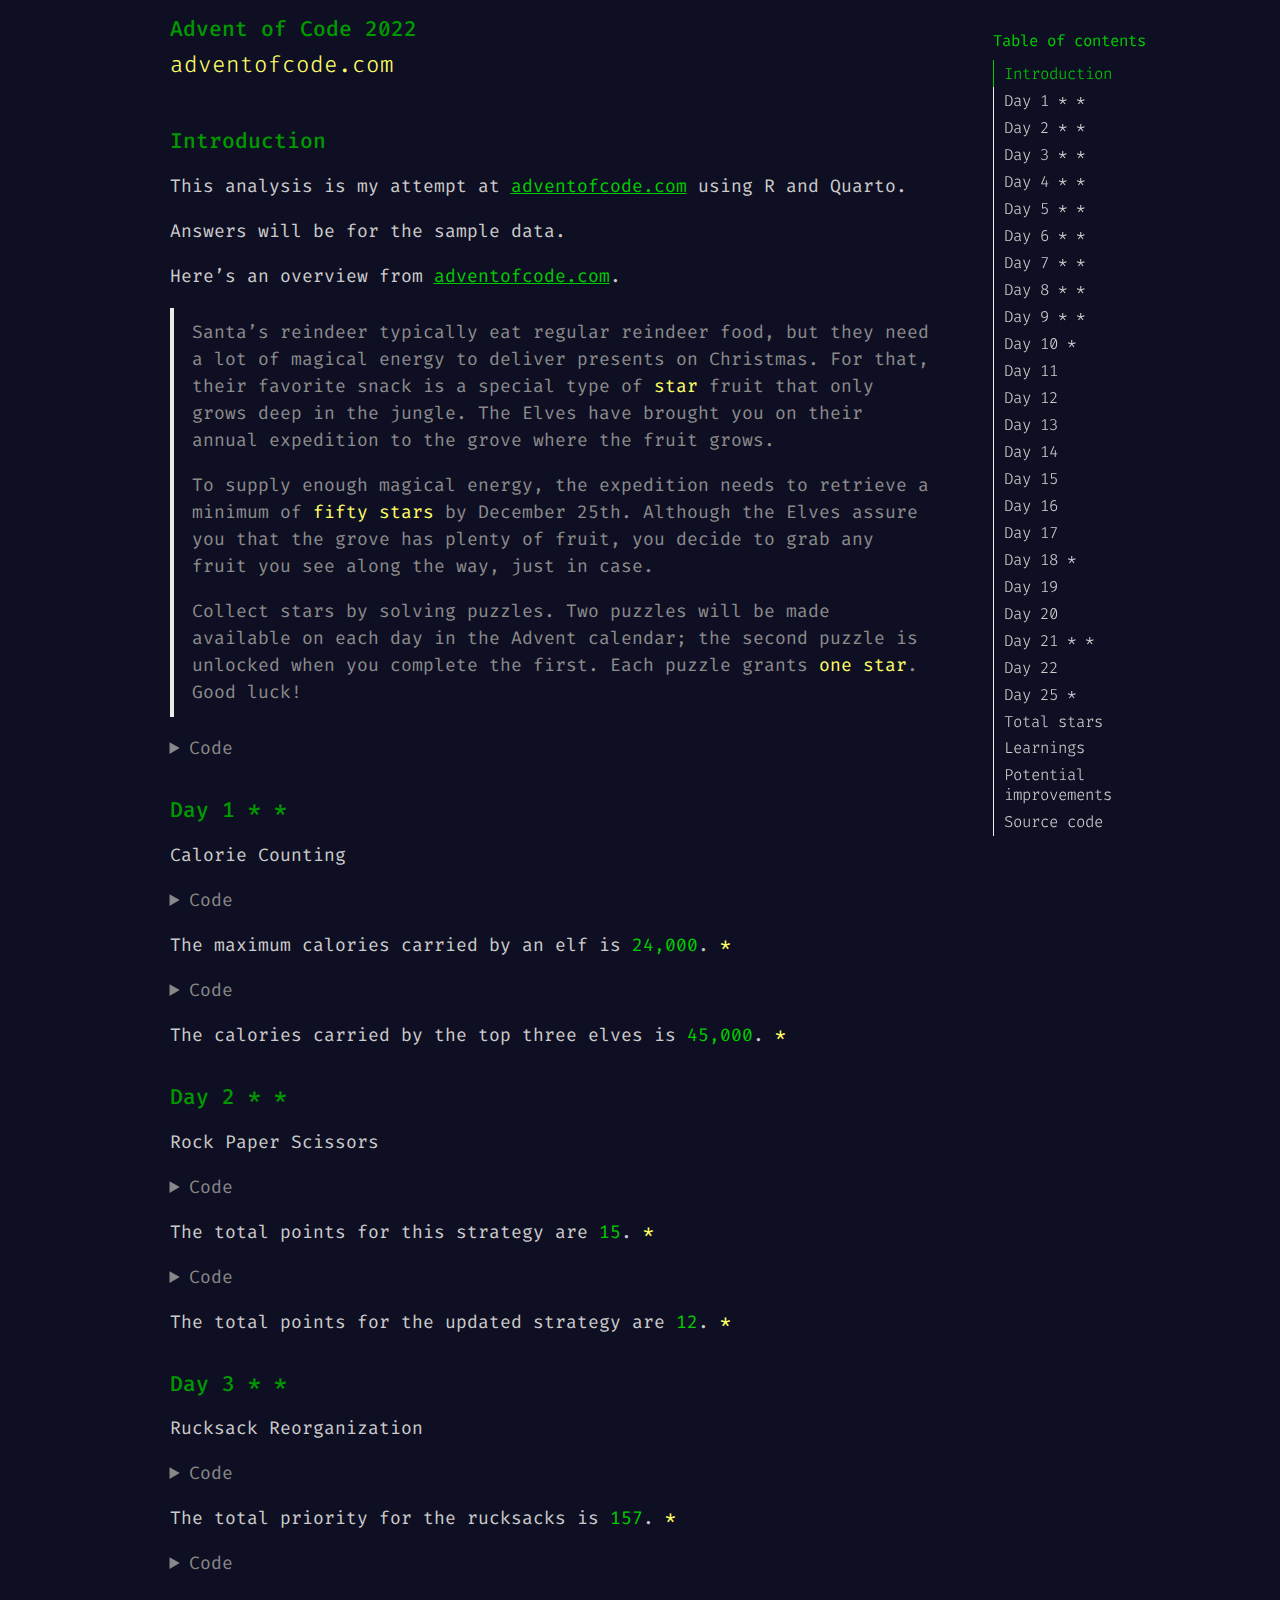
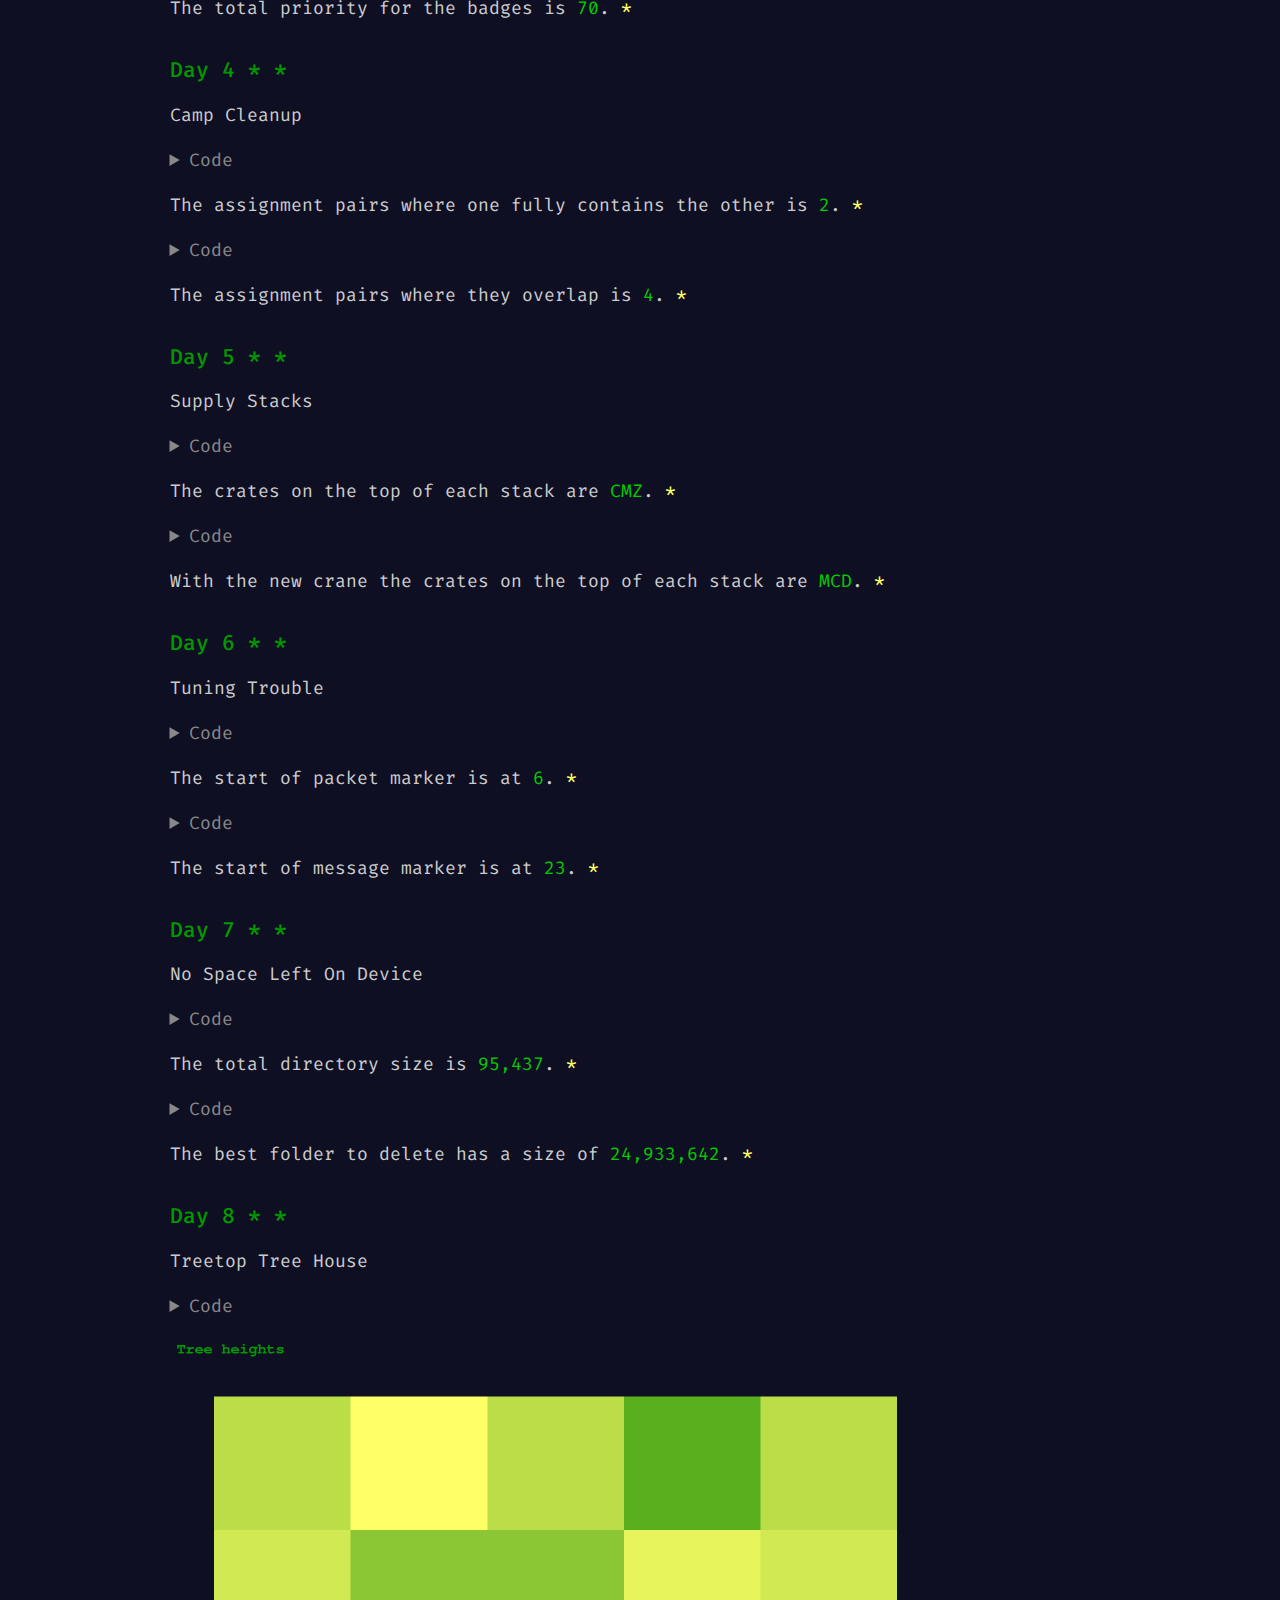
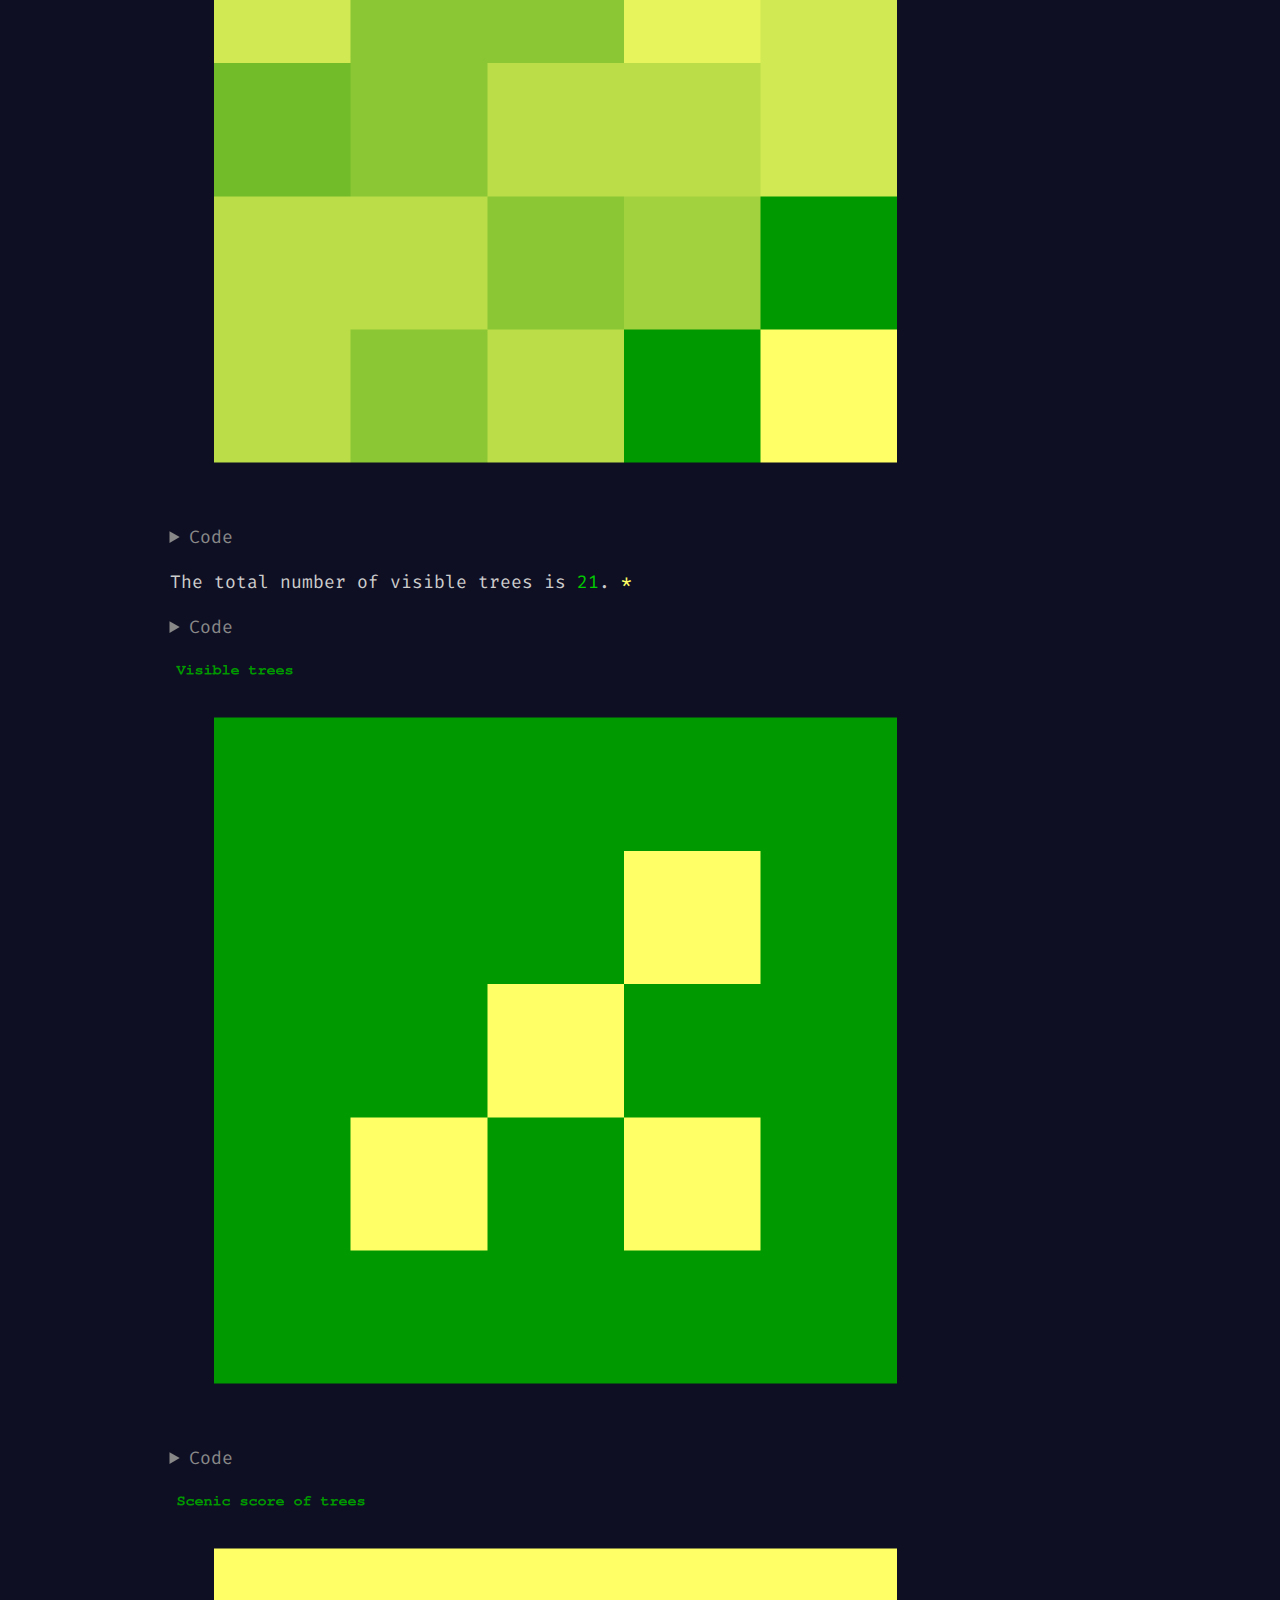
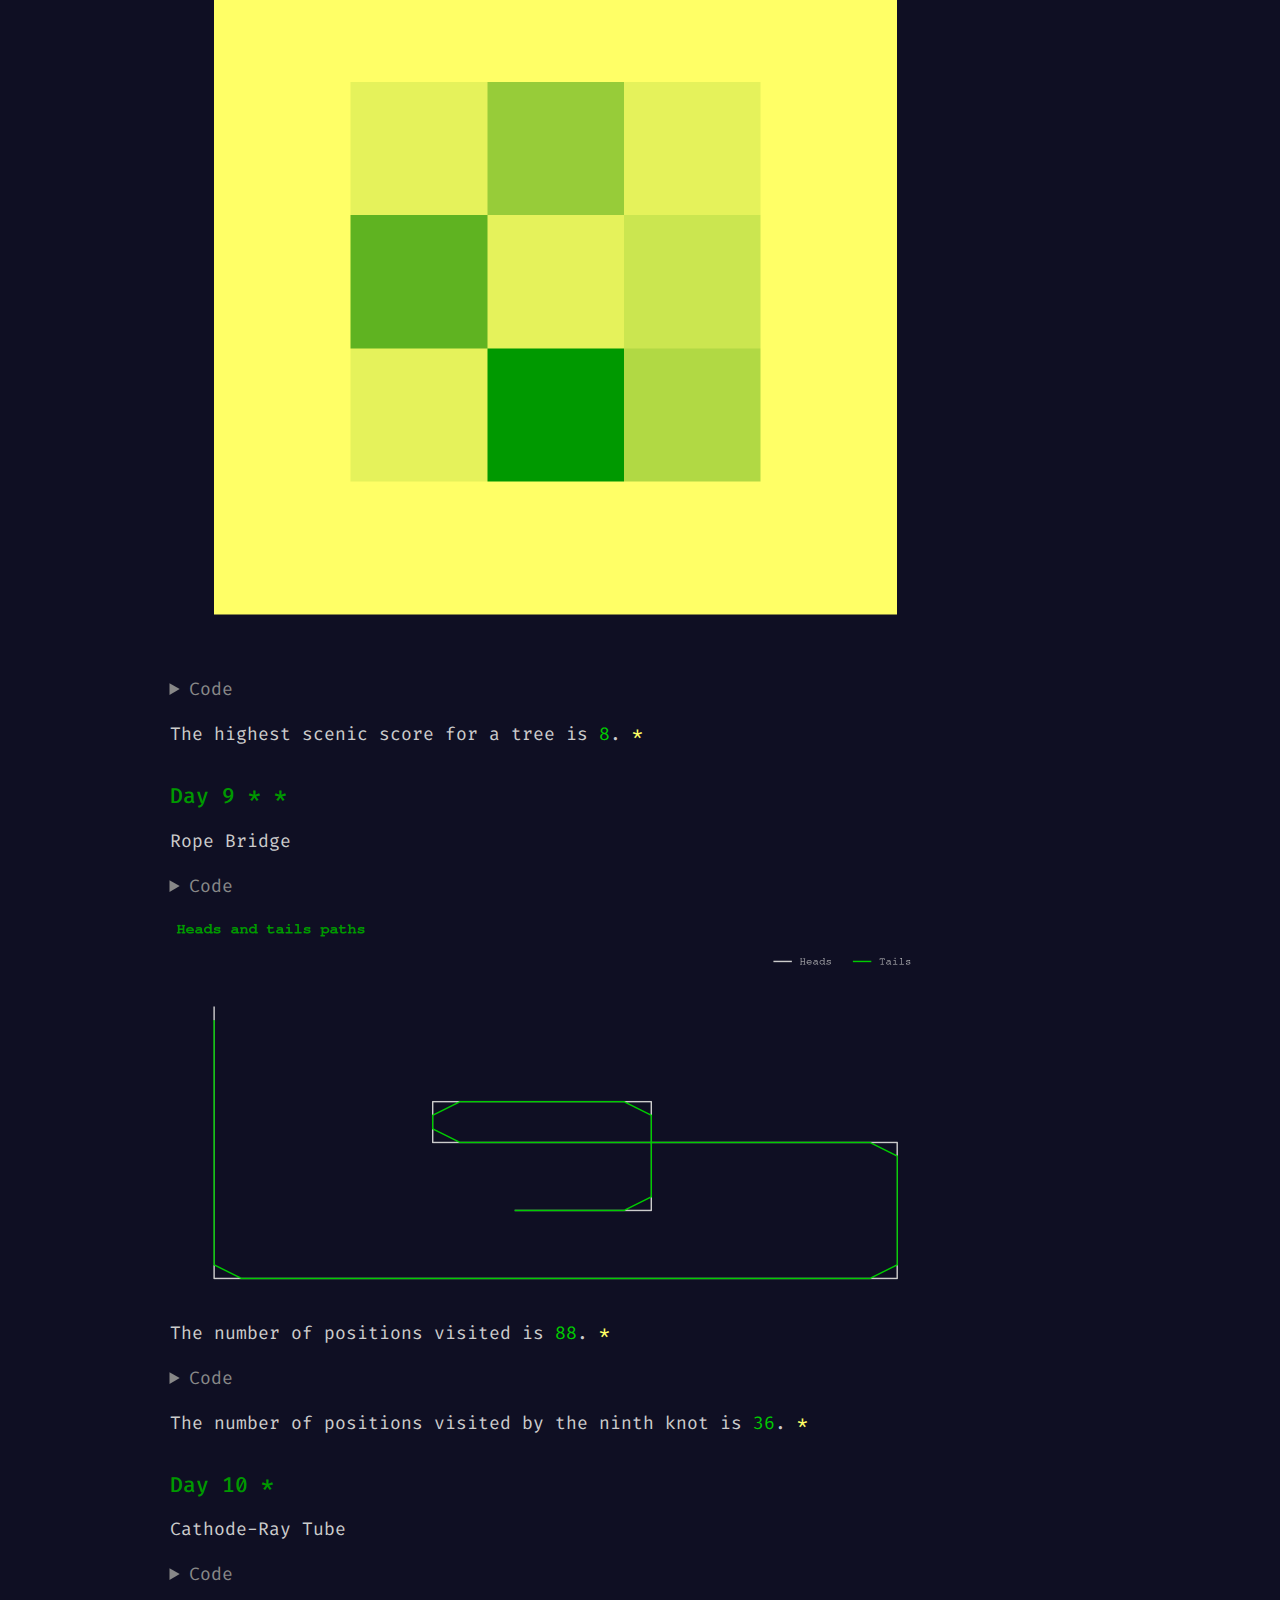
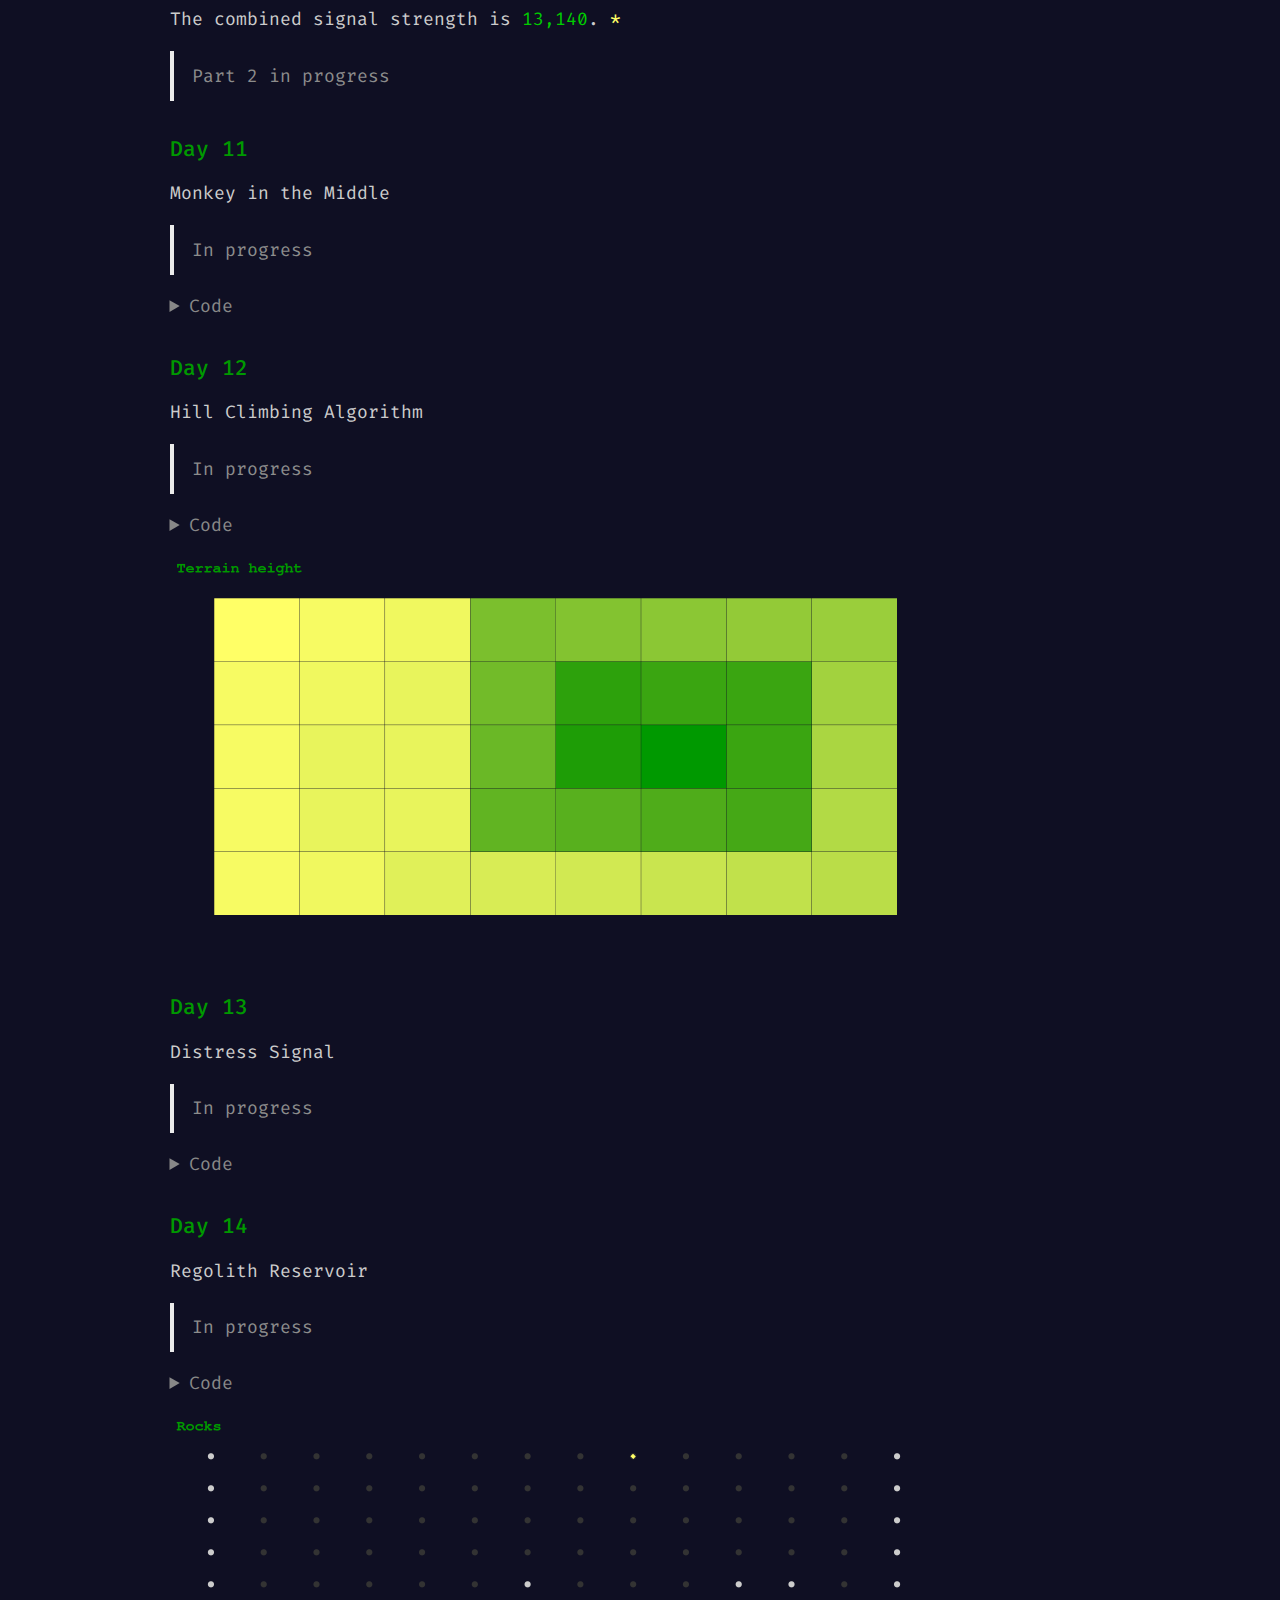
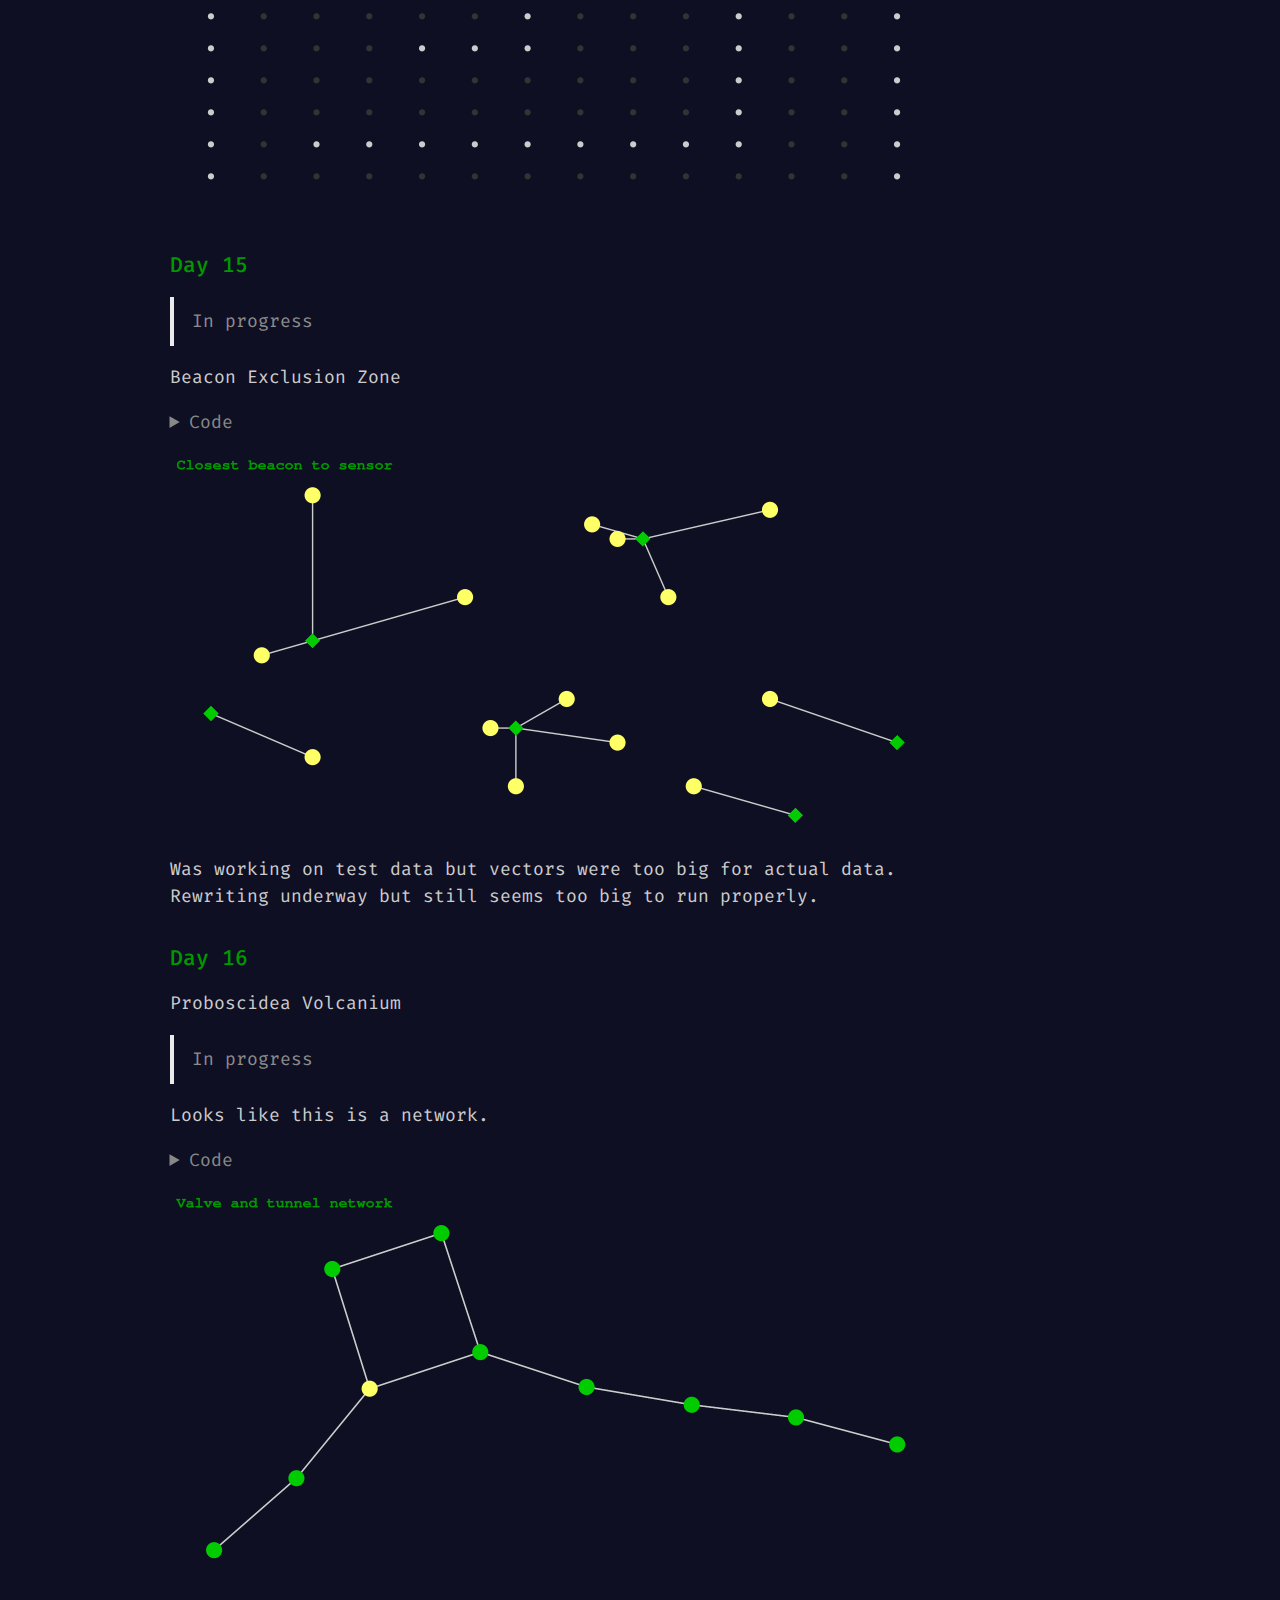
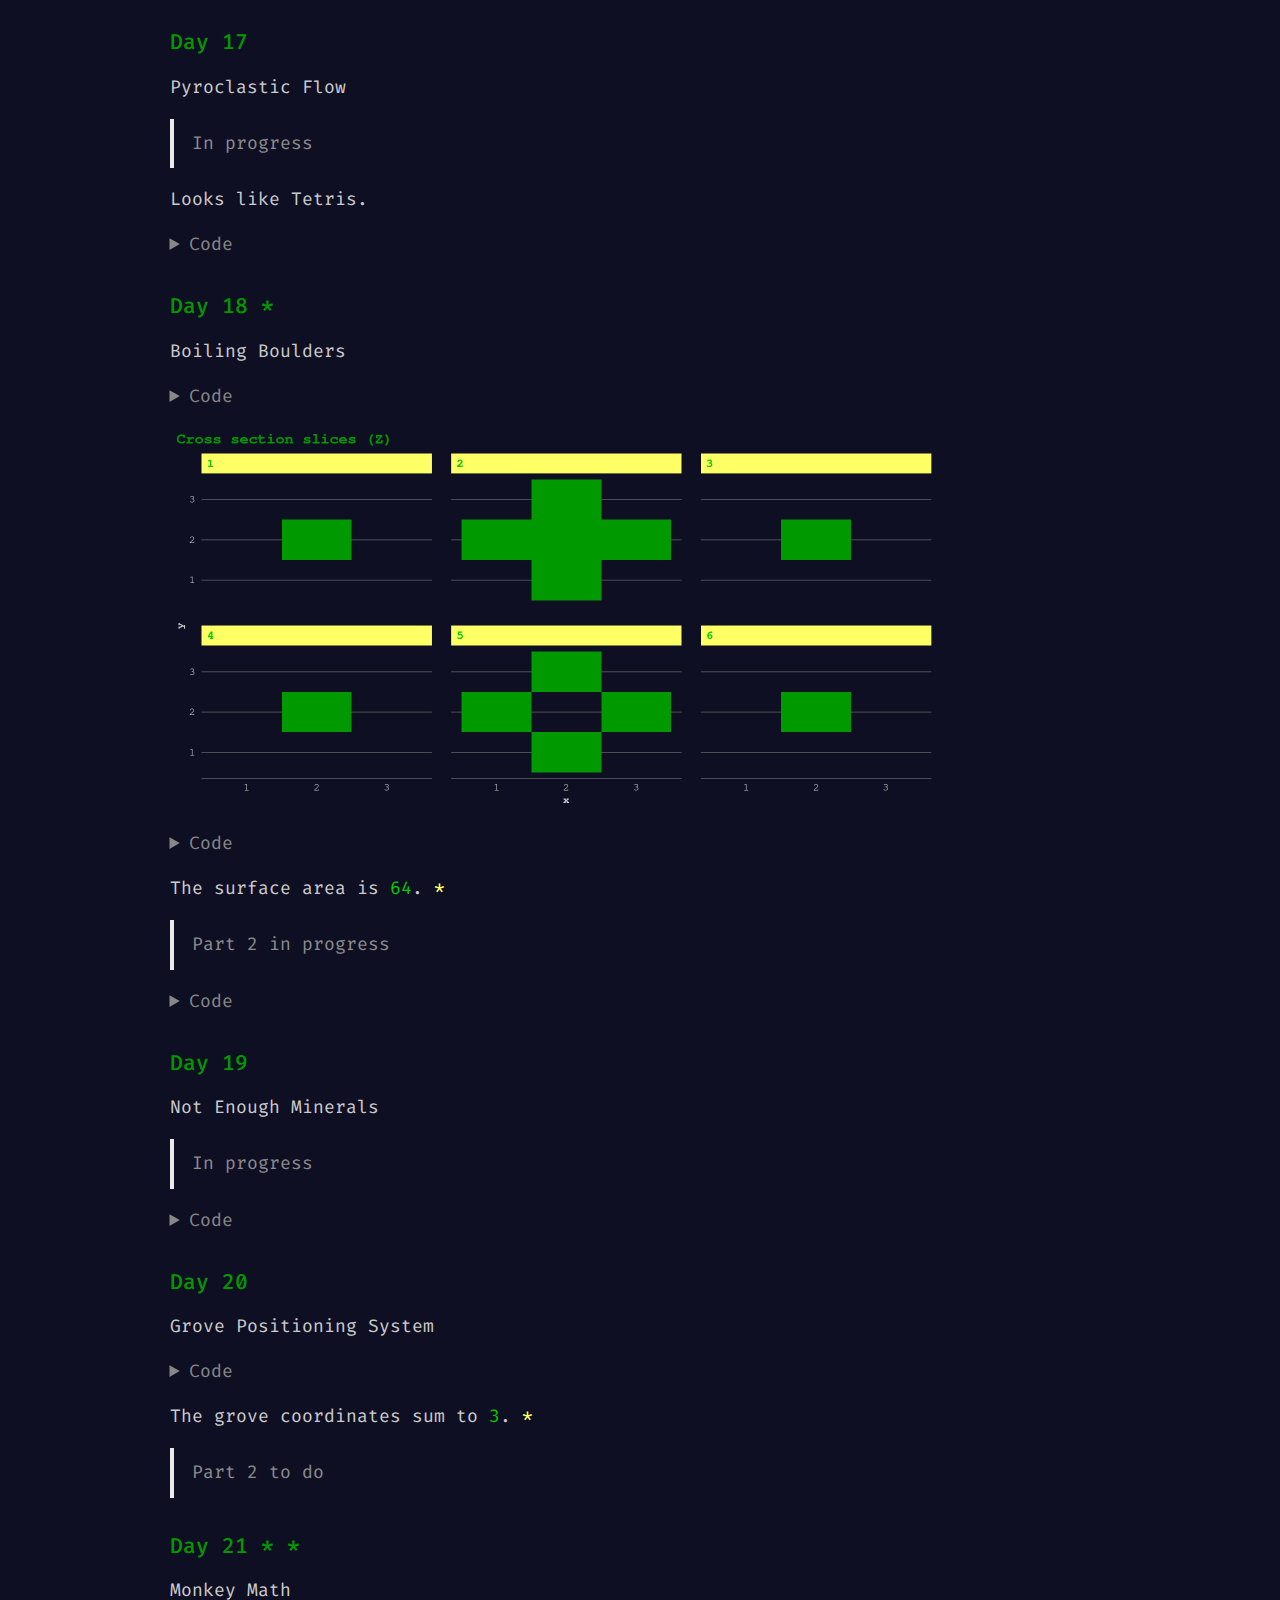
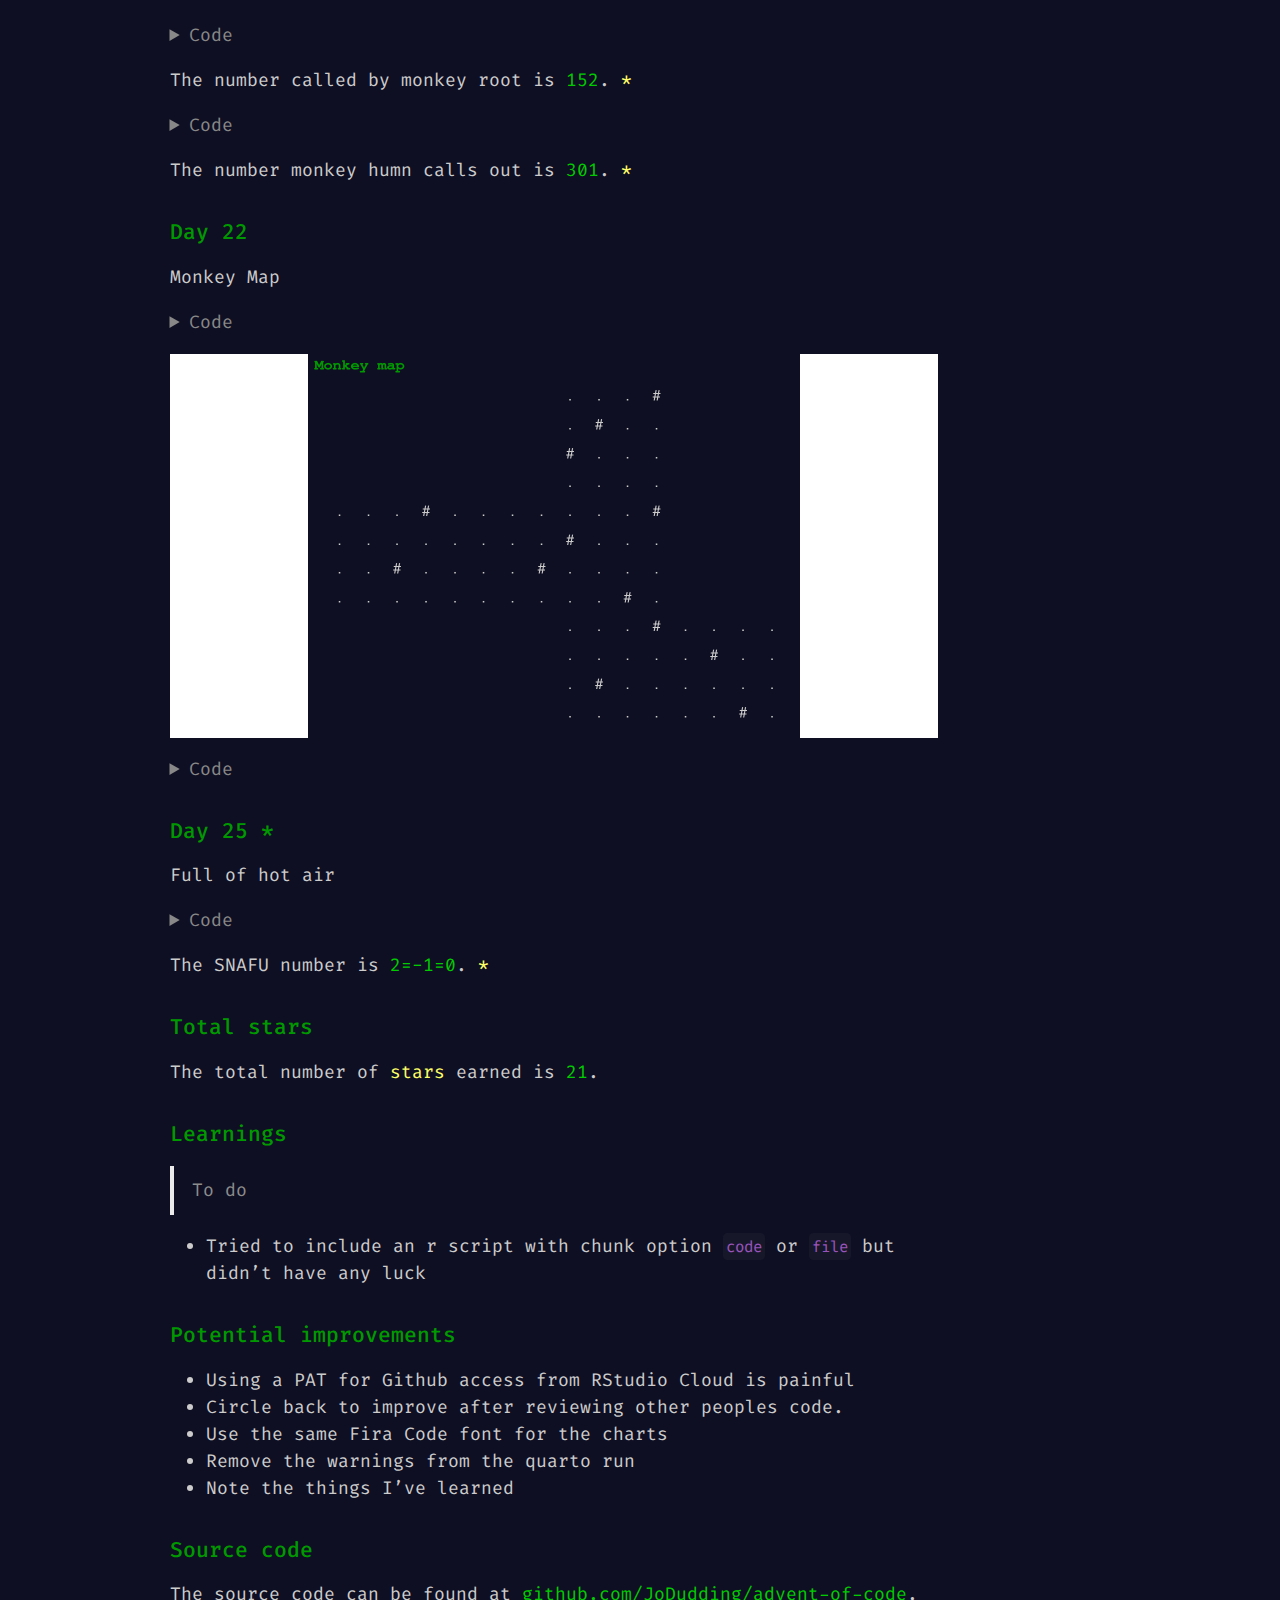
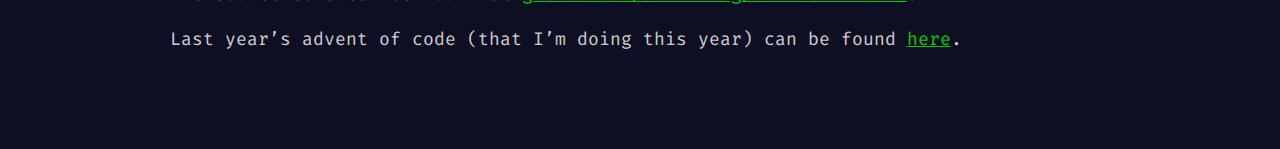
==== commit 44bebb2f: "day 25 part 1" ====
--- a/index.html
+++ b/index.html
@@ -131,6 +131,7 @@
   <li><a href="#day-20" id="toc-day-20" class="nav-link" data-scroll-target="#day-20">Day 20</a></li>
   <li><a href="#day-21" id="toc-day-21" class="nav-link" data-scroll-target="#day-21">Day 21 * *</a></li>
   <li><a href="#day-22" id="toc-day-22" class="nav-link" data-scroll-target="#day-22">Day 22</a></li>
+  <li><a href="#day-25" id="toc-day-25" class="nav-link" data-scroll-target="#day-25">Day 25 *</a></li>
   <li><a href="#total-stars" id="toc-total-stars" class="nav-link" data-scroll-target="#total-stars">Total stars</a></li>
   <li><a href="#learnings" id="toc-learnings" class="nav-link" data-scroll-target="#learnings">Learnings</a></li>
   <li><a href="#potential-improvements" id="toc-potential-improvements" class="nav-link" data-scroll-target="#potential-improvements">Potential improvements</a></li>
@@ -1868,6 +1869,72 @@
 </details>
 </div>
 </section>
+<section id="day-25" class="level1">
+<h1>Day 25 *</h1>
+<p>Full of hot air</p>
+<div class="cell">
+<details>
+<summary>Code</summary>
+<div class="sourceCode cell-code" id="cb40"><pre class="sourceCode r code-with-copy"><code class="sourceCode r"><span id="cb40-1"><a href="#cb40-1" aria-hidden="true" tabindex="-1"></a><span class="co"># read in file ------------------------------------------------------------</span></span>
+<span id="cb40-2"><a href="#cb40-2" aria-hidden="true" tabindex="-1"></a></span>
+<span id="cb40-3"><a href="#cb40-3" aria-hidden="true" tabindex="-1"></a>df_25 <span class="ot">&lt;-</span> <span class="fu">tibble</span>(<span class="at">lines =</span> <span class="fu">readLines</span>(<span class="st">'inputs/day25.txt'</span>)) <span class="sc">|&gt;</span> </span>
+<span id="cb40-4"><a href="#cb40-4" aria-hidden="true" tabindex="-1"></a>  <span class="fu">mutate</span>(</span>
+<span id="cb40-5"><a href="#cb40-5" aria-hidden="true" tabindex="-1"></a>    <span class="at">row =</span> <span class="fu">row_number</span>(),</span>
+<span id="cb40-6"><a href="#cb40-6" aria-hidden="true" tabindex="-1"></a>    <span class="at">code =</span> <span class="fu">str_split</span>(lines, <span class="at">pattern =</span> <span class="st">''</span>)</span>
+<span id="cb40-7"><a href="#cb40-7" aria-hidden="true" tabindex="-1"></a>  ) <span class="sc">|&gt;</span> </span>
+<span id="cb40-8"><a href="#cb40-8" aria-hidden="true" tabindex="-1"></a>  <span class="fu">group_by</span>(row) <span class="sc">|&gt;</span> </span>
+<span id="cb40-9"><a href="#cb40-9" aria-hidden="true" tabindex="-1"></a>  <span class="fu">unnest</span>(code) <span class="sc">|&gt;</span> </span>
+<span id="cb40-10"><a href="#cb40-10" aria-hidden="true" tabindex="-1"></a>  <span class="fu">mutate</span>(<span class="at">power5 =</span> <span class="fu">n</span>() <span class="sc">-</span> <span class="fu">row_number</span>()) <span class="sc">|&gt;</span> </span>
+<span id="cb40-11"><a href="#cb40-11" aria-hidden="true" tabindex="-1"></a>  <span class="fu">select</span>(<span class="sc">-</span>lines) <span class="sc">|&gt;</span> </span>
+<span id="cb40-12"><a href="#cb40-12" aria-hidden="true" tabindex="-1"></a>  <span class="fu">ungroup</span>() </span>
+<span id="cb40-13"><a href="#cb40-13" aria-hidden="true" tabindex="-1"></a></span>
+<span id="cb40-14"><a href="#cb40-14" aria-hidden="true" tabindex="-1"></a></span>
+<span id="cb40-15"><a href="#cb40-15" aria-hidden="true" tabindex="-1"></a><span class="co"># mapping of code to decimal ----------------------------------------------</span></span>
+<span id="cb40-16"><a href="#cb40-16" aria-hidden="true" tabindex="-1"></a></span>
+<span id="cb40-17"><a href="#cb40-17" aria-hidden="true" tabindex="-1"></a>code5 <span class="ot">&lt;-</span> <span class="fu">tibble</span>(</span>
+<span id="cb40-18"><a href="#cb40-18" aria-hidden="true" tabindex="-1"></a>  <span class="at">code =</span> <span class="fu">c</span>(<span class="st">'='</span>, <span class="st">'-'</span>, <span class="st">'0'</span>, <span class="st">'1'</span>, <span class="st">'2'</span>),</span>
+<span id="cb40-19"><a href="#cb40-19" aria-hidden="true" tabindex="-1"></a>  <span class="at">normal =</span> <span class="fu">c</span>(<span class="sc">-</span><span class="dv">2</span>, <span class="sc">-</span><span class="dv">1</span>,<span class="dv">0</span>, <span class="dv">1</span>, <span class="dv">2</span>)</span>
+<span id="cb40-20"><a href="#cb40-20" aria-hidden="true" tabindex="-1"></a>)</span>
+<span id="cb40-21"><a href="#cb40-21" aria-hidden="true" tabindex="-1"></a></span>
+<span id="cb40-22"><a href="#cb40-22" aria-hidden="true" tabindex="-1"></a></span>
+<span id="cb40-23"><a href="#cb40-23" aria-hidden="true" tabindex="-1"></a><span class="co"># convert to decimal number -----------------------------------------------</span></span>
+<span id="cb40-24"><a href="#cb40-24" aria-hidden="true" tabindex="-1"></a></span>
+<span id="cb40-25"><a href="#cb40-25" aria-hidden="true" tabindex="-1"></a>converted <span class="ot">&lt;-</span> df_25 <span class="sc">|&gt;</span> </span>
+<span id="cb40-26"><a href="#cb40-26" aria-hidden="true" tabindex="-1"></a>  <span class="fu">inner_join</span>(code5, <span class="at">by =</span> <span class="st">'code'</span>) <span class="sc">|&gt;</span> </span>
+<span id="cb40-27"><a href="#cb40-27" aria-hidden="true" tabindex="-1"></a>  <span class="fu">mutate</span>(</span>
+<span id="cb40-28"><a href="#cb40-28" aria-hidden="true" tabindex="-1"></a>    <span class="at">powered =</span> <span class="dv">5</span> <span class="sc">^</span> power5,</span>
+<span id="cb40-29"><a href="#cb40-29" aria-hidden="true" tabindex="-1"></a>    <span class="at">converted =</span> powered <span class="sc">*</span> normal</span>
+<span id="cb40-30"><a href="#cb40-30" aria-hidden="true" tabindex="-1"></a>  ) <span class="sc">|&gt;</span> </span>
+<span id="cb40-31"><a href="#cb40-31" aria-hidden="true" tabindex="-1"></a>  <span class="fu">group_by</span>(row) <span class="sc">|&gt;</span> </span>
+<span id="cb40-32"><a href="#cb40-32" aria-hidden="true" tabindex="-1"></a>  <span class="fu">summarise</span>(<span class="at">converted =</span> <span class="fu">sum</span>(converted)) <span class="sc">|&gt;</span> </span>
+<span id="cb40-33"><a href="#cb40-33" aria-hidden="true" tabindex="-1"></a>  <span class="fu">ungroup</span>() <span class="sc">|&gt;</span> </span>
+<span id="cb40-34"><a href="#cb40-34" aria-hidden="true" tabindex="-1"></a>  <span class="fu">summarise</span>(<span class="at">converted =</span> <span class="fu">sum</span>(converted)) <span class="sc">|&gt;</span> </span>
+<span id="cb40-35"><a href="#cb40-35" aria-hidden="true" tabindex="-1"></a>  <span class="fu">pull</span>(converted)</span>
+<span id="cb40-36"><a href="#cb40-36" aria-hidden="true" tabindex="-1"></a></span>
+<span id="cb40-37"><a href="#cb40-37" aria-hidden="true" tabindex="-1"></a></span>
+<span id="cb40-38"><a href="#cb40-38" aria-hidden="true" tabindex="-1"></a><span class="co"># find the number of powers of 5 ------------------------------------------</span></span>
+<span id="cb40-39"><a href="#cb40-39" aria-hidden="true" tabindex="-1"></a></span>
+<span id="cb40-40"><a href="#cb40-40" aria-hidden="true" tabindex="-1"></a>num_inter <span class="ot">&lt;-</span> <span class="fu">floor</span>(<span class="fu">log</span>(converted, <span class="dv">5</span>))</span>
+<span id="cb40-41"><a href="#cb40-41" aria-hidden="true" tabindex="-1"></a>val <span class="ot">&lt;-</span> converted</span>
+<span id="cb40-42"><a href="#cb40-42" aria-hidden="true" tabindex="-1"></a>track_it <span class="ot">&lt;-</span> <span class="fu">c</span>()</span>
+<span id="cb40-43"><a href="#cb40-43" aria-hidden="true" tabindex="-1"></a></span>
+<span id="cb40-44"><a href="#cb40-44" aria-hidden="true" tabindex="-1"></a><span class="cf">for</span>(i <span class="cf">in</span> num_inter<span class="sc">:</span><span class="dv">0</span>) {</span>
+<span id="cb40-45"><a href="#cb40-45" aria-hidden="true" tabindex="-1"></a>  </span>
+<span id="cb40-46"><a href="#cb40-46" aria-hidden="true" tabindex="-1"></a>  start <span class="ot">&lt;-</span> val</span>
+<span id="cb40-47"><a href="#cb40-47" aria-hidden="true" tabindex="-1"></a>  power <span class="ot">&lt;-</span> <span class="dv">5</span><span class="sc">^</span>i</span>
+<span id="cb40-48"><a href="#cb40-48" aria-hidden="true" tabindex="-1"></a>  val_plus <span class="ot">&lt;-</span> val <span class="sc">+</span> (power<span class="sc">/</span><span class="dv">2</span>)</span>
+<span id="cb40-49"><a href="#cb40-49" aria-hidden="true" tabindex="-1"></a>  step <span class="ot">&lt;-</span> val_plus <span class="sc">%/%</span> power</span>
+<span id="cb40-50"><a href="#cb40-50" aria-hidden="true" tabindex="-1"></a>  val <span class="ot">&lt;-</span> val <span class="sc">-</span> (step <span class="sc">*</span> power)</span>
+<span id="cb40-51"><a href="#cb40-51" aria-hidden="true" tabindex="-1"></a>  code <span class="ot">&lt;-</span> code5 <span class="sc">|&gt;</span> </span>
+<span id="cb40-52"><a href="#cb40-52" aria-hidden="true" tabindex="-1"></a>    <span class="fu">filter</span>(normal <span class="sc">==</span> step) <span class="sc">|&gt;</span> </span>
+<span id="cb40-53"><a href="#cb40-53" aria-hidden="true" tabindex="-1"></a>    <span class="fu">pull</span>(code)</span>
+<span id="cb40-54"><a href="#cb40-54" aria-hidden="true" tabindex="-1"></a></span>
+<span id="cb40-55"><a href="#cb40-55" aria-hidden="true" tabindex="-1"></a>  track_it <span class="ot">&lt;-</span> <span class="fu">c</span>(track_it, code)</span>
+<span id="cb40-56"><a href="#cb40-56" aria-hidden="true" tabindex="-1"></a>}</span></code><button title="Copy to Clipboard" class="code-copy-button"><i class="bi"></i></button></pre></div>
+</details>
+</div>
+<p>The SNAFU number is <span class="aoc-green">2=-1=0</span>. <span class="aoc-yellow">*</span></p>
+</section>
 <section id="total-stars" class="level1">
 <h1>Total stars</h1>
 <p>The total number of <span class="aoc-yellow">stars</span> earned is <span class="aoc-green">21</span>.</p>
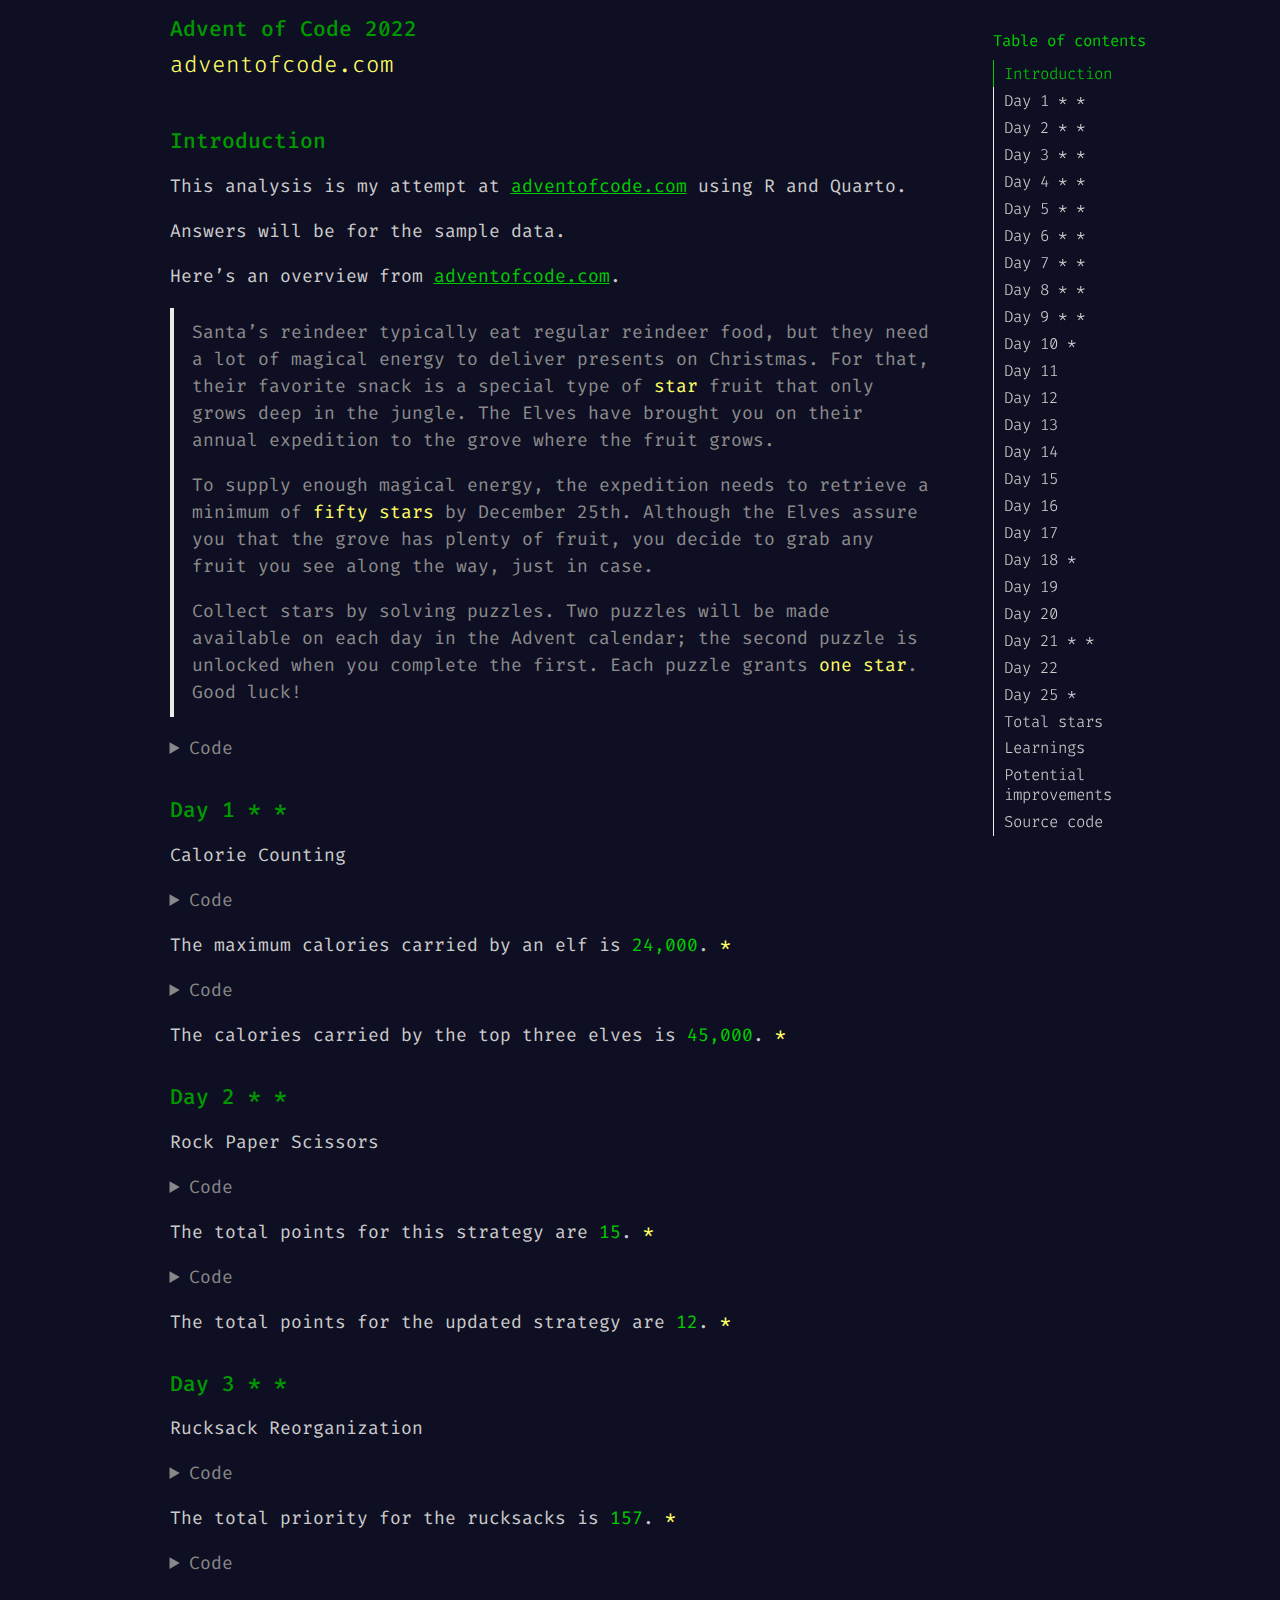
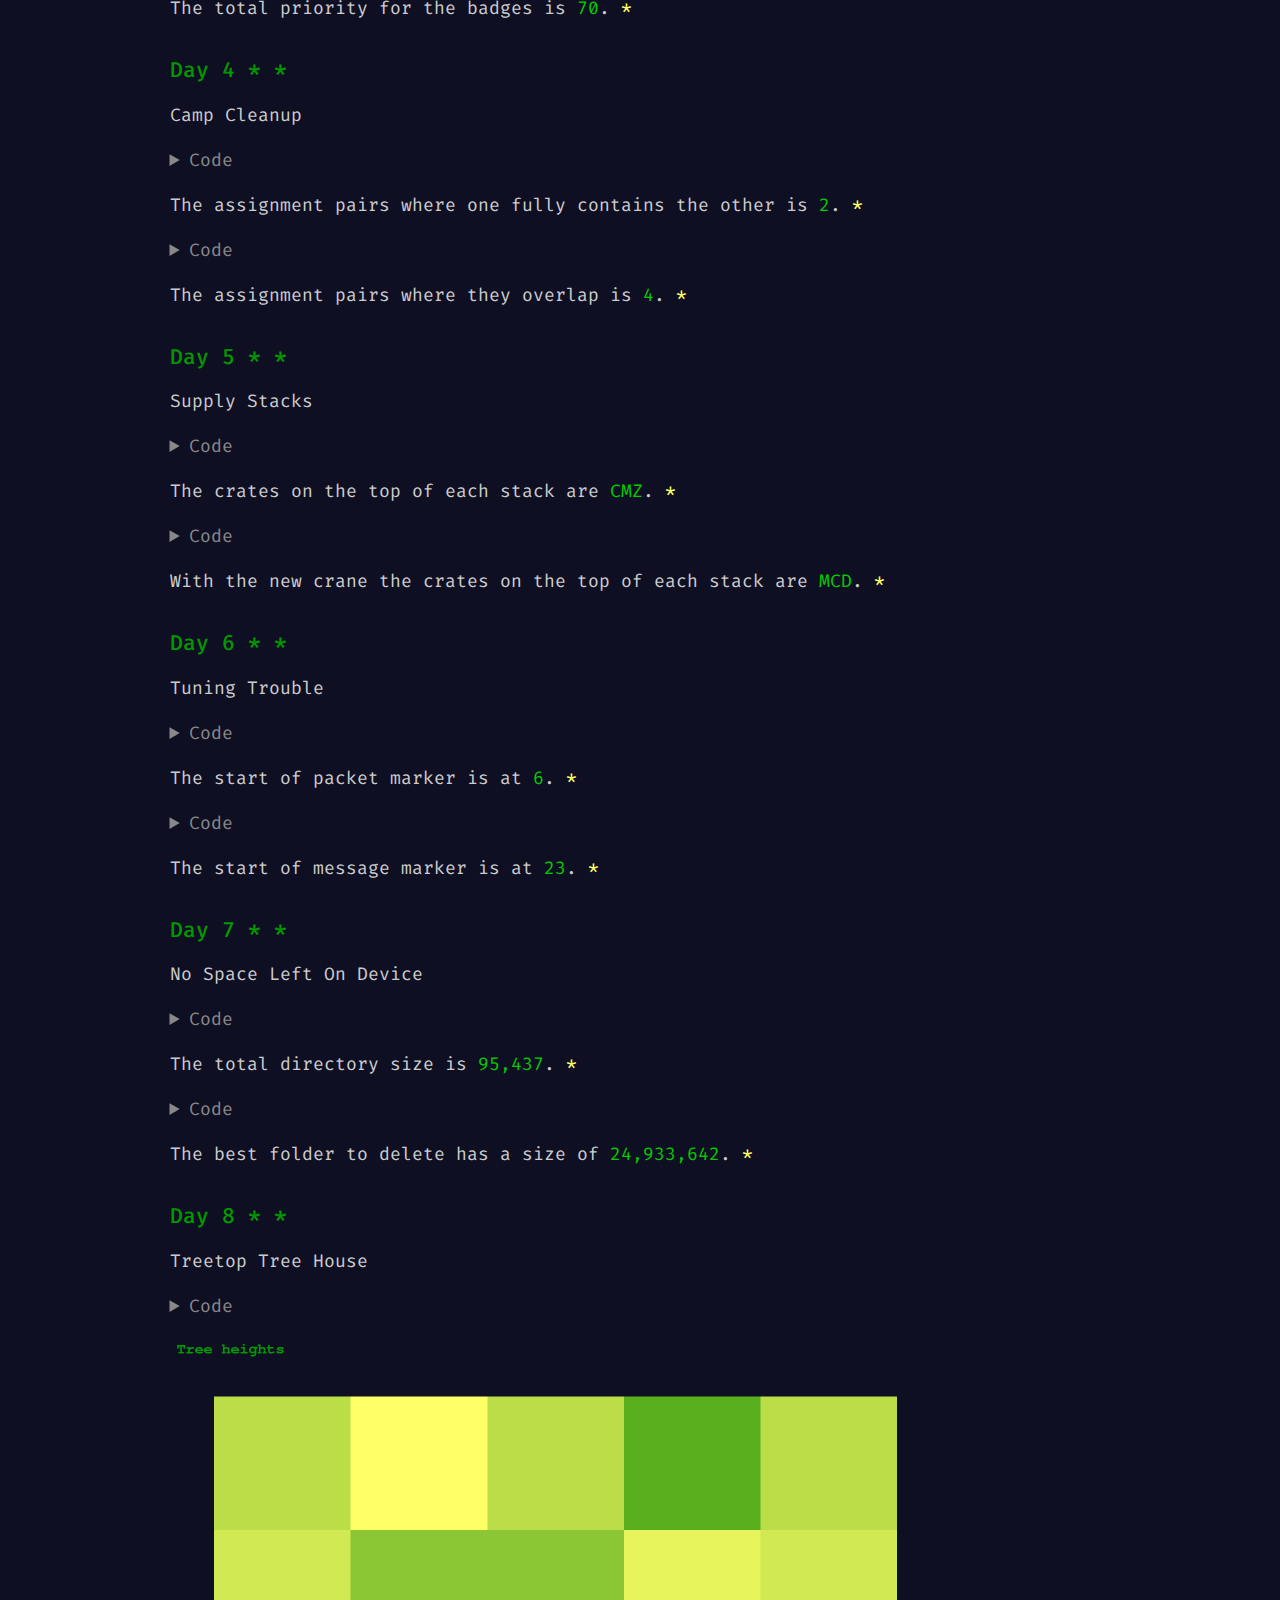
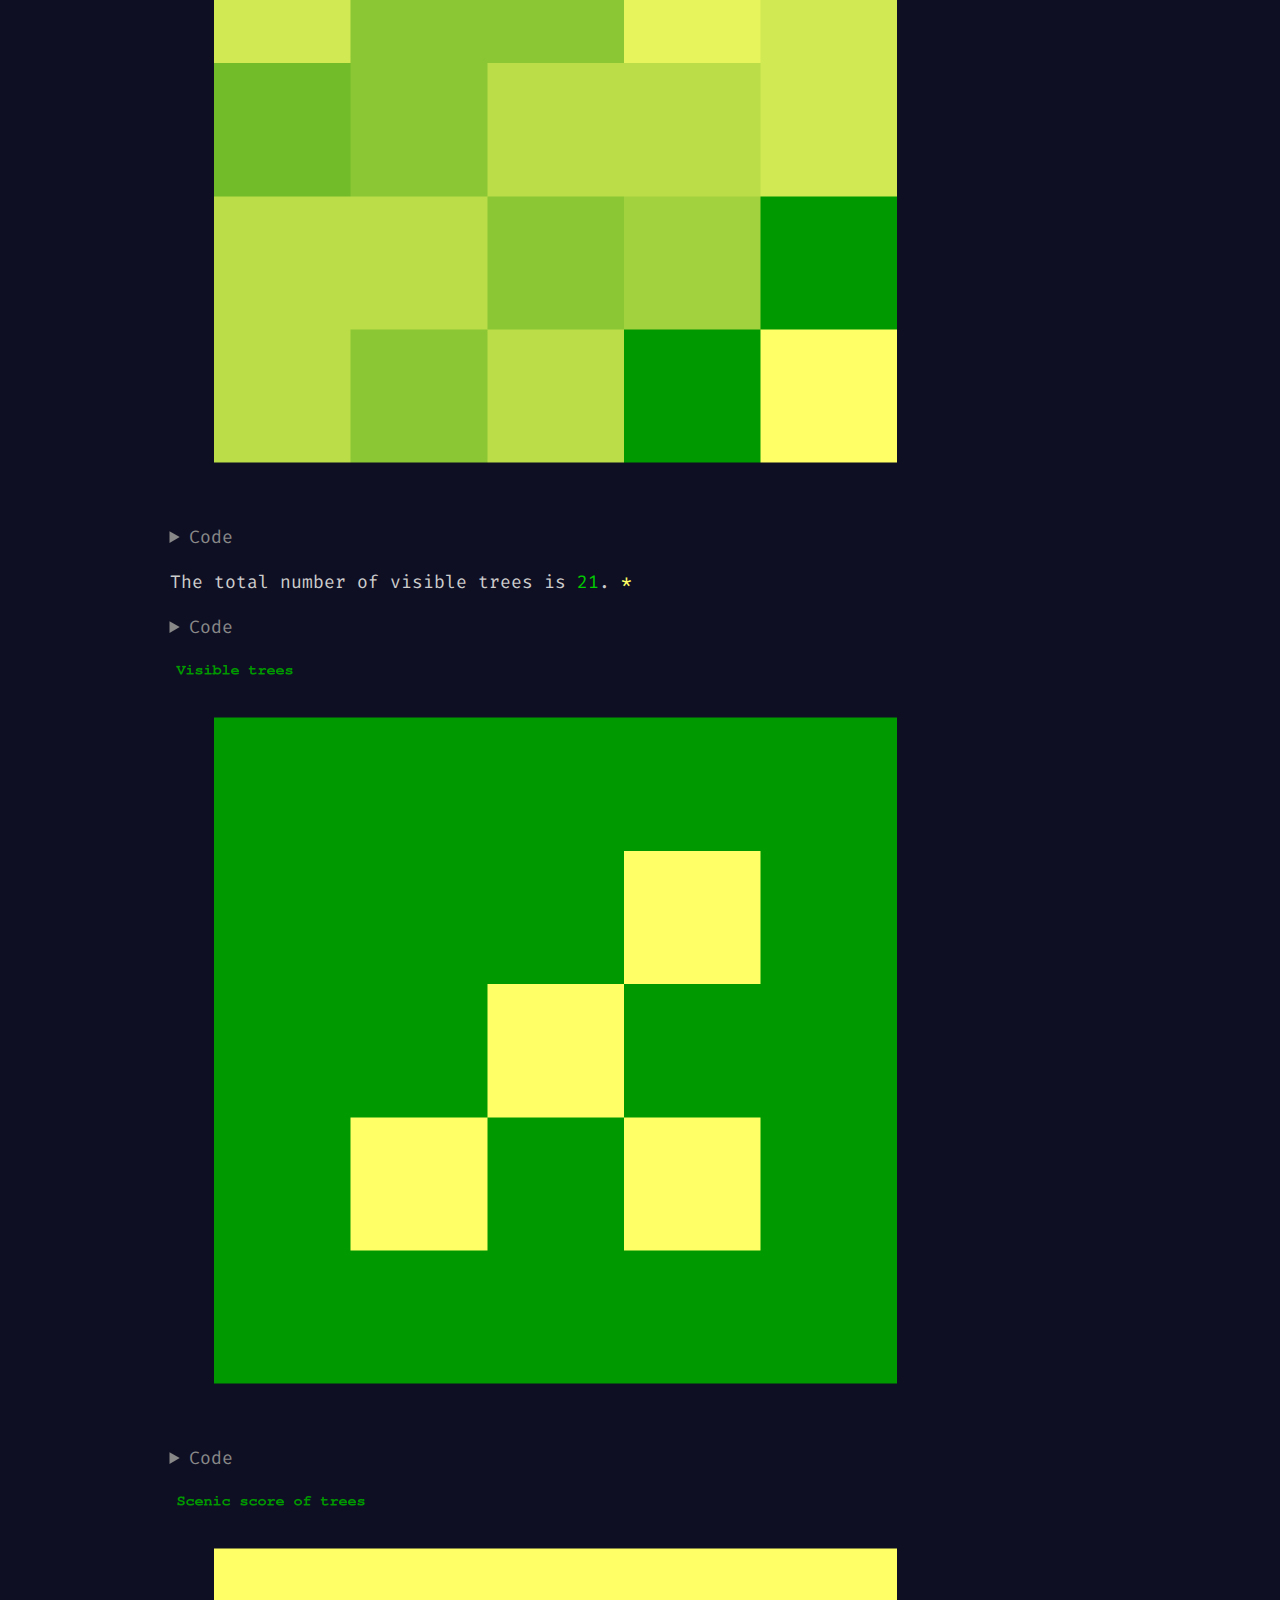
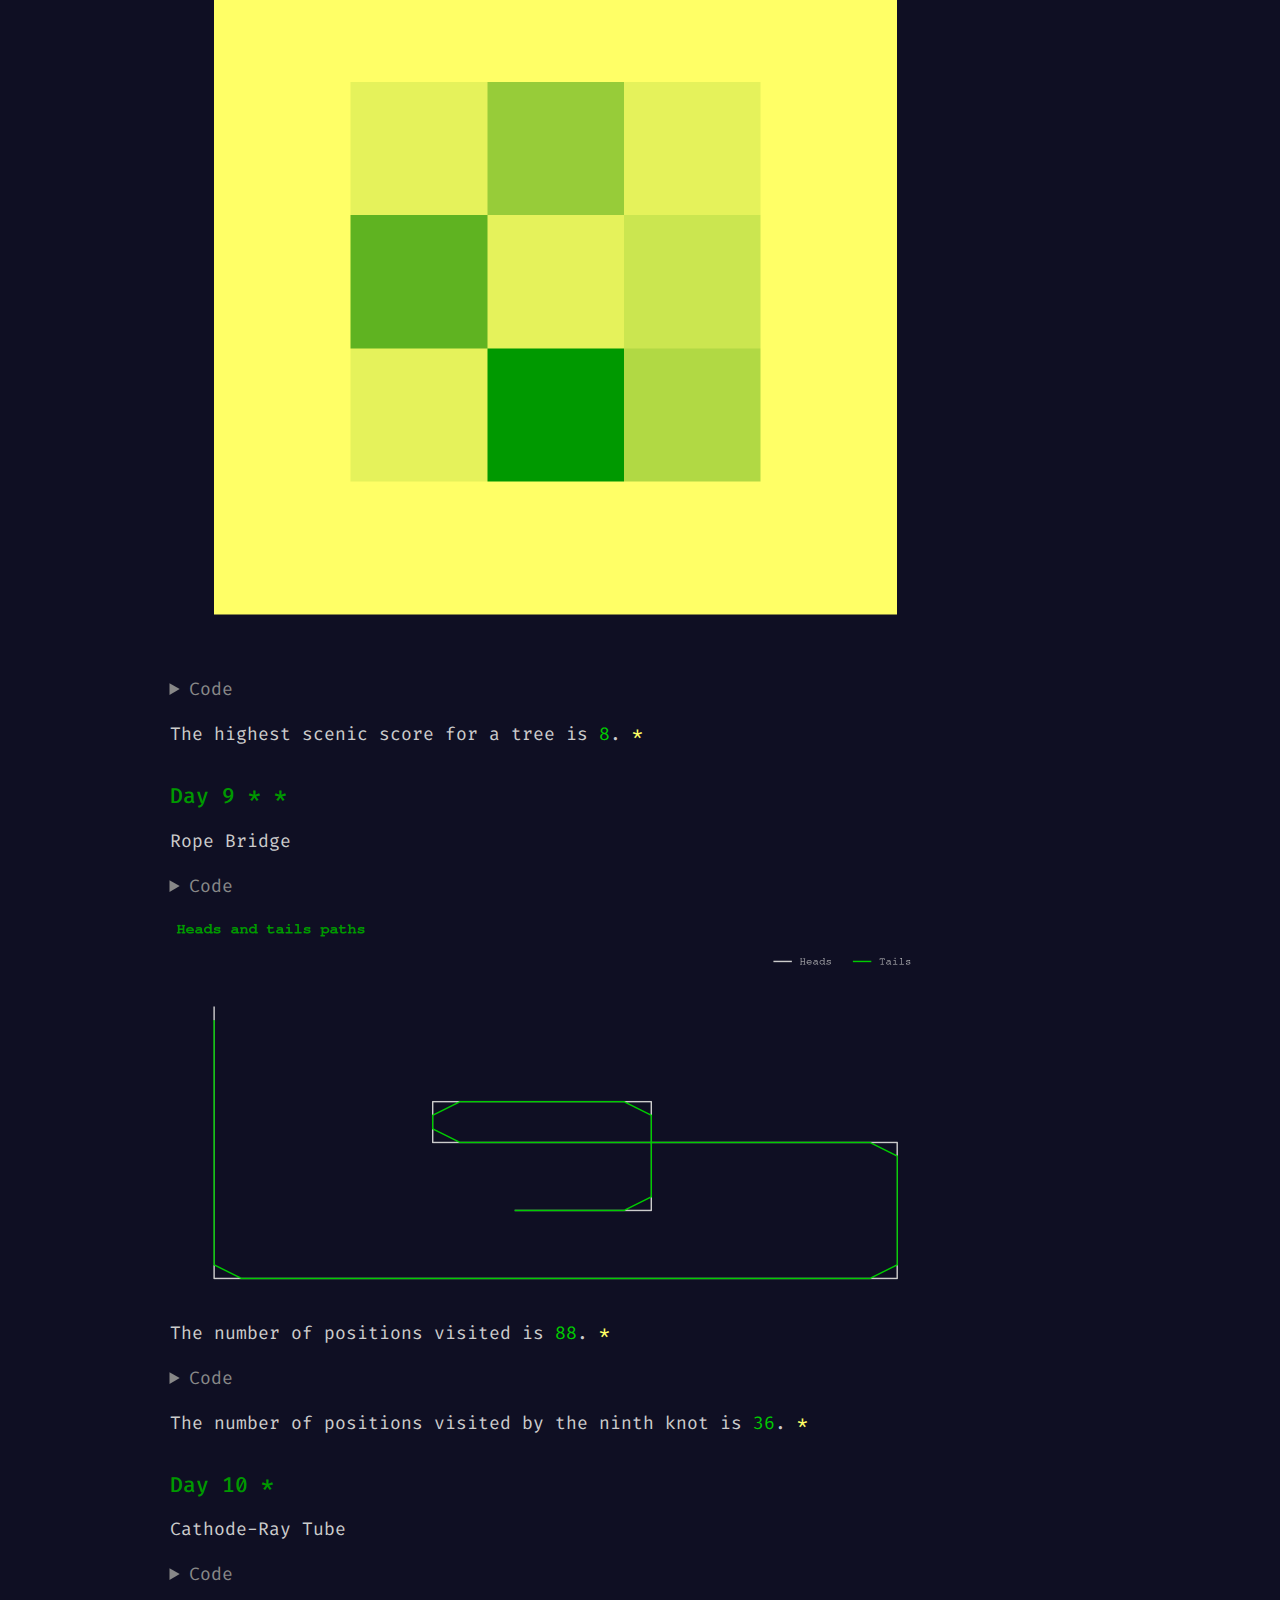
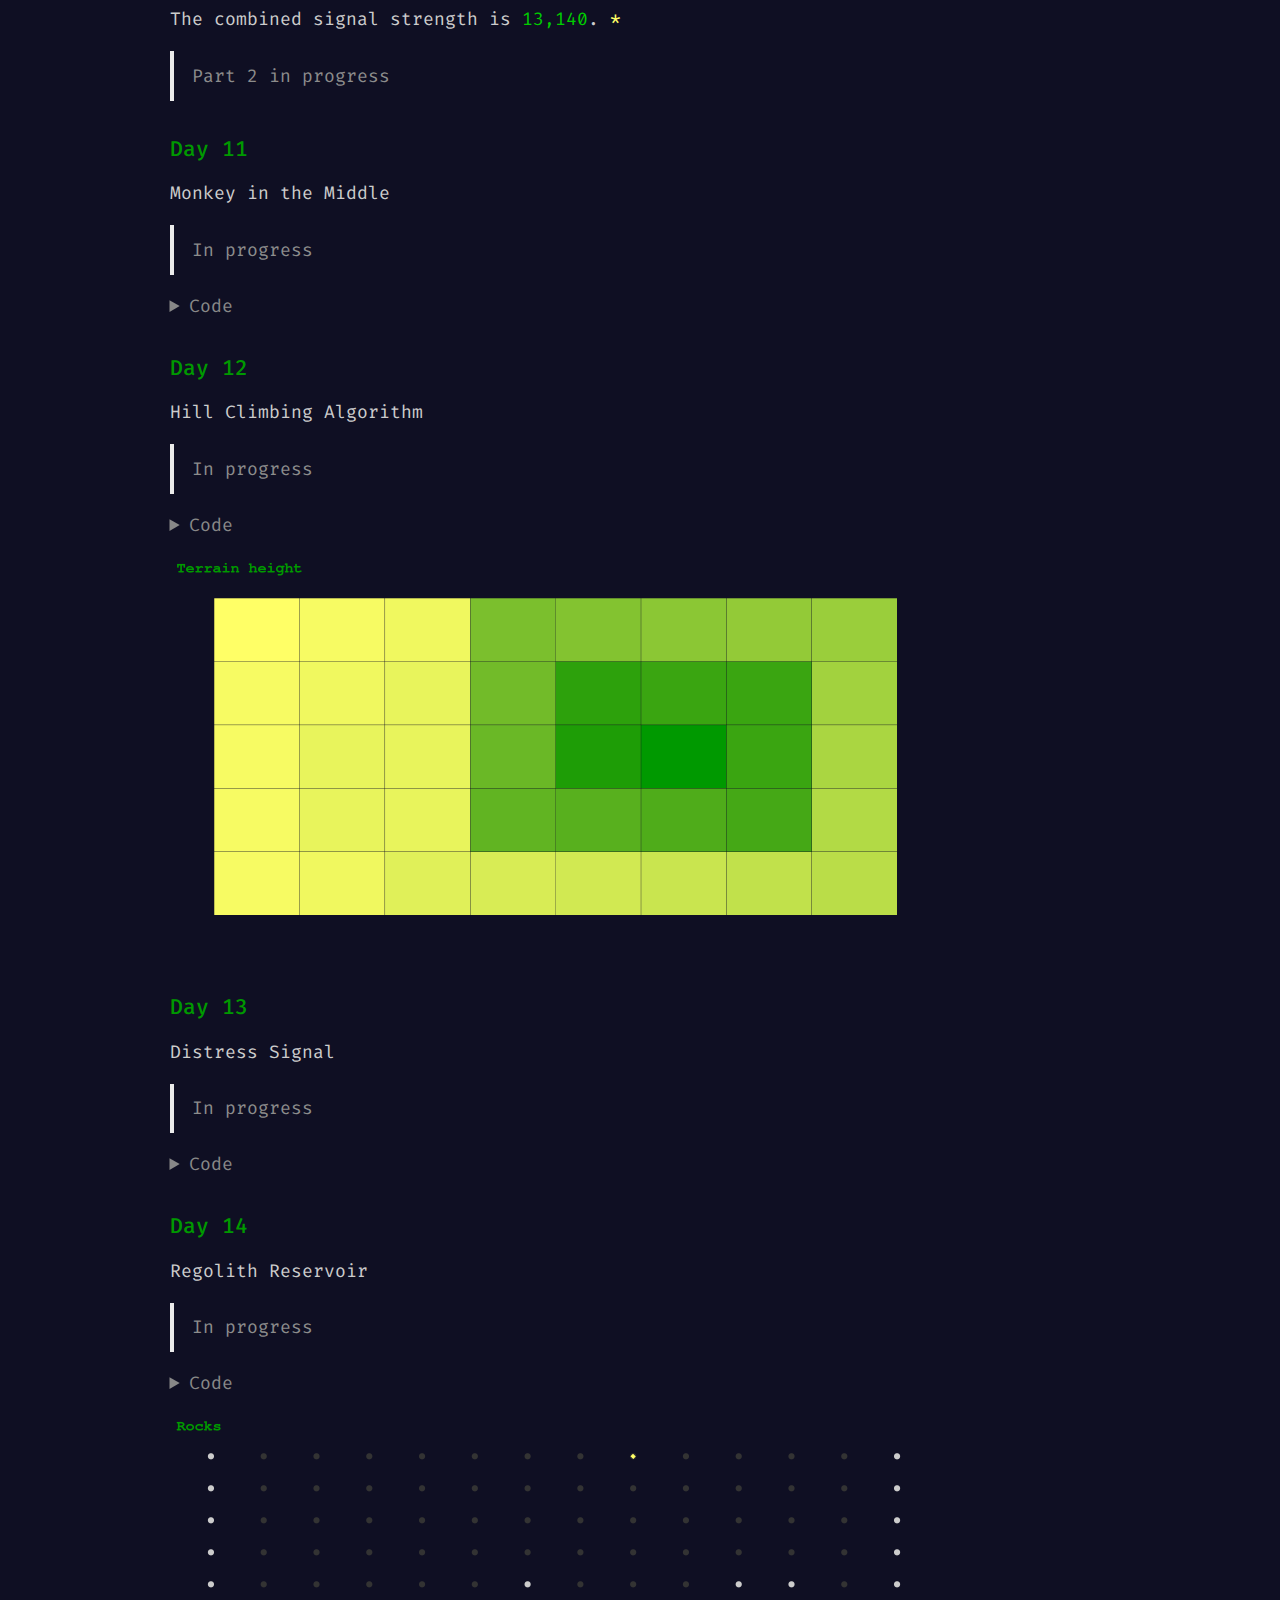
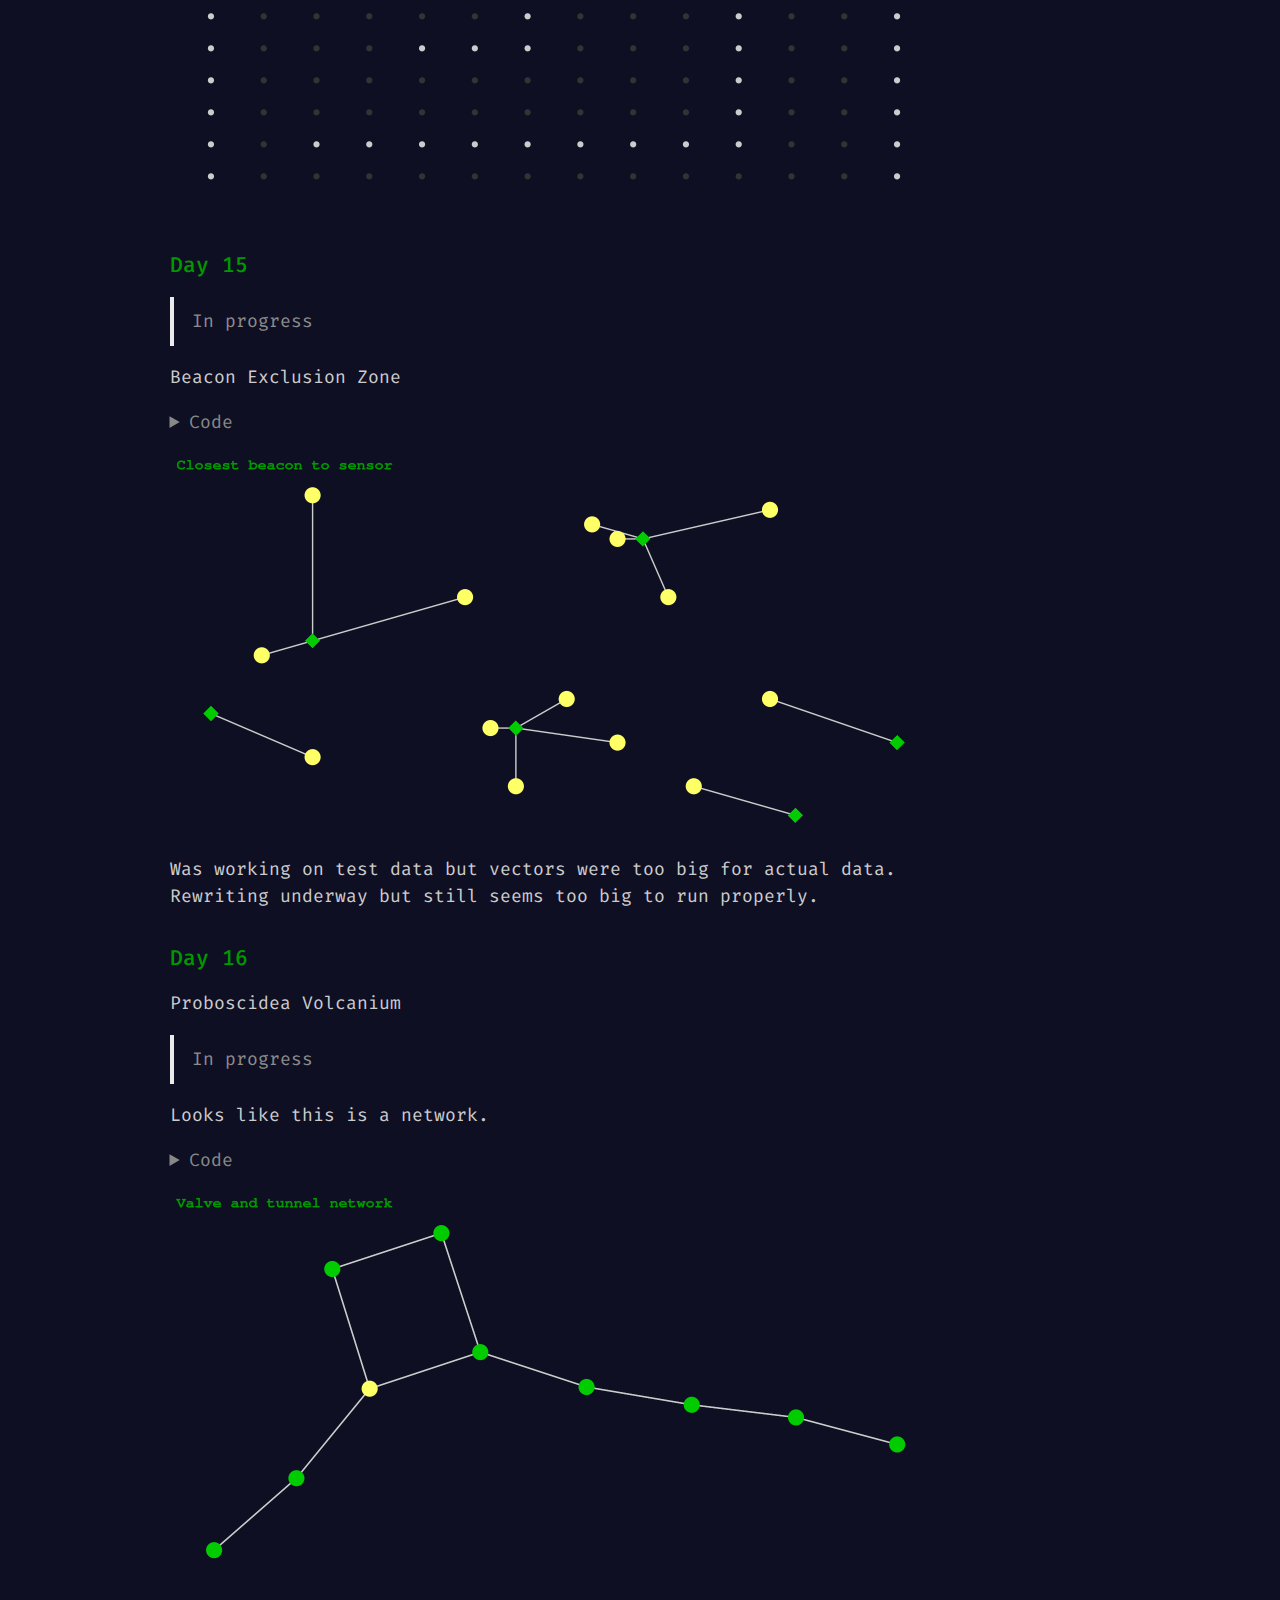
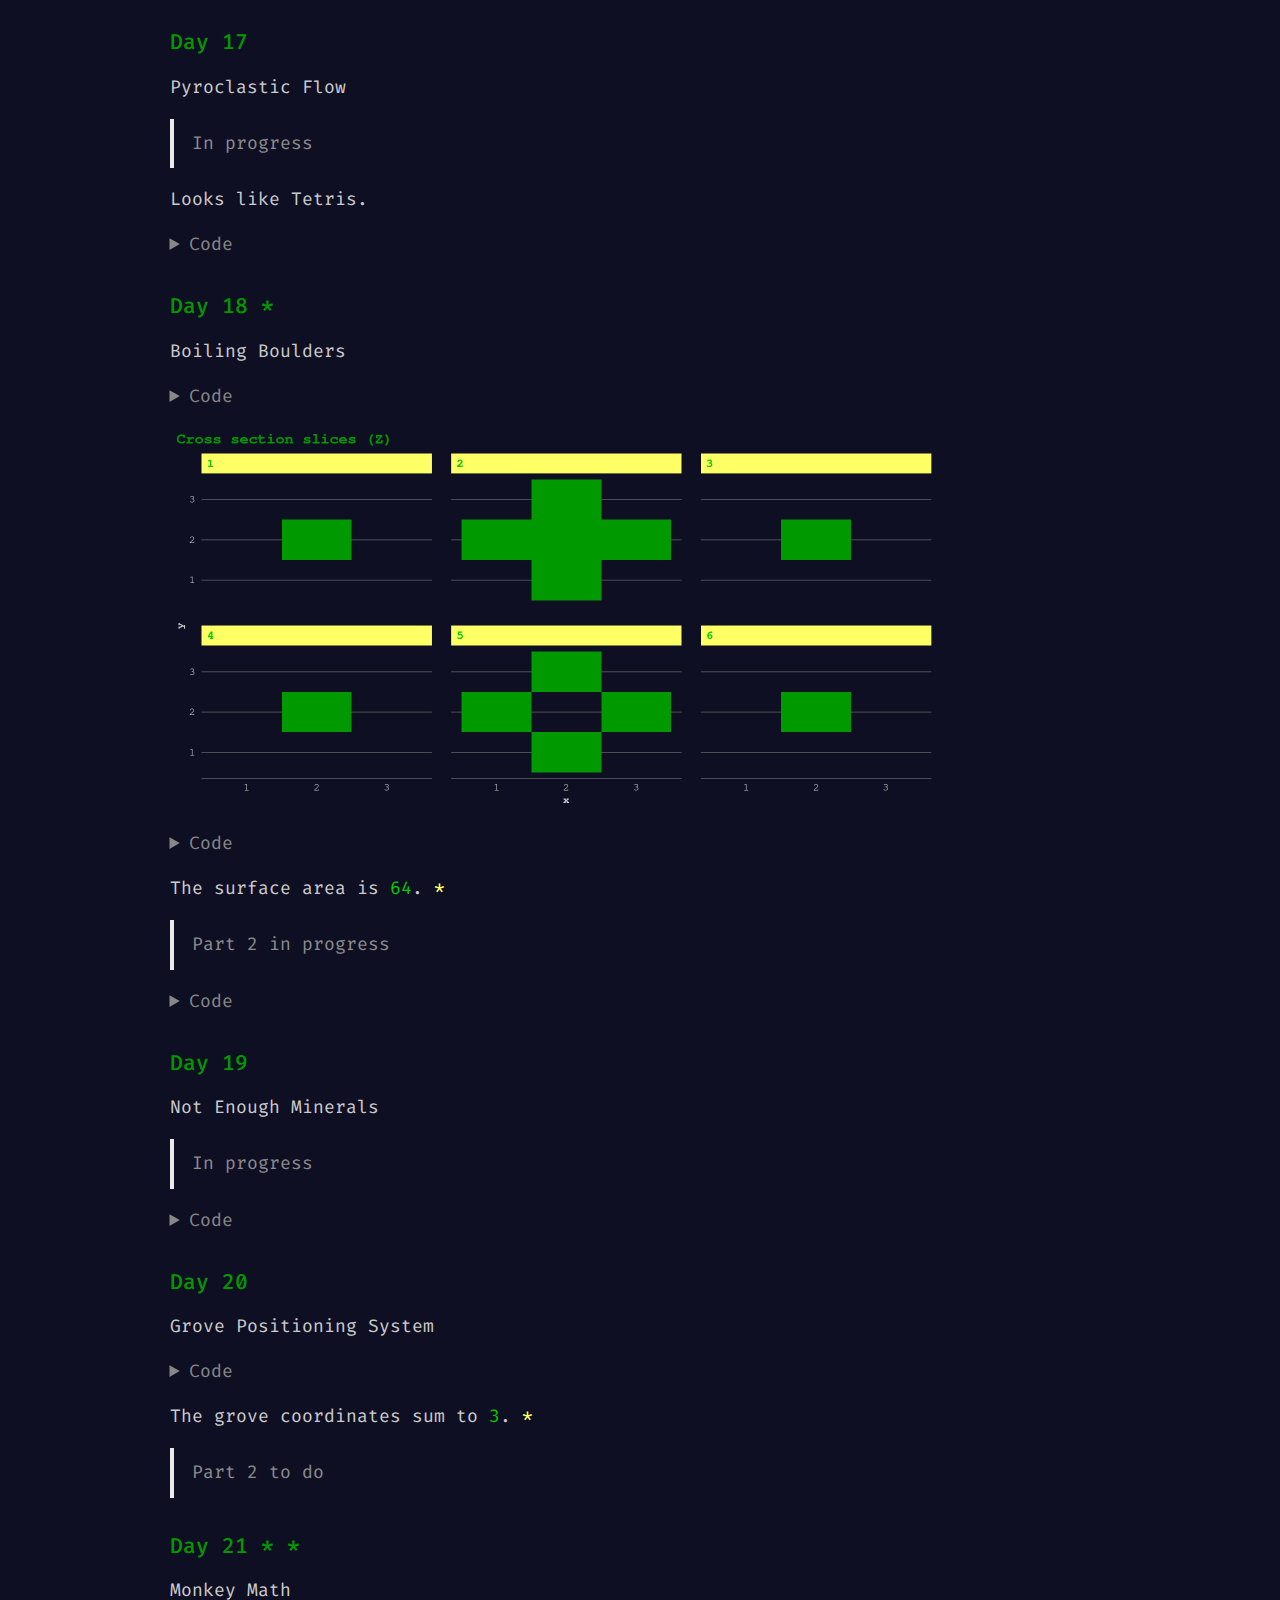
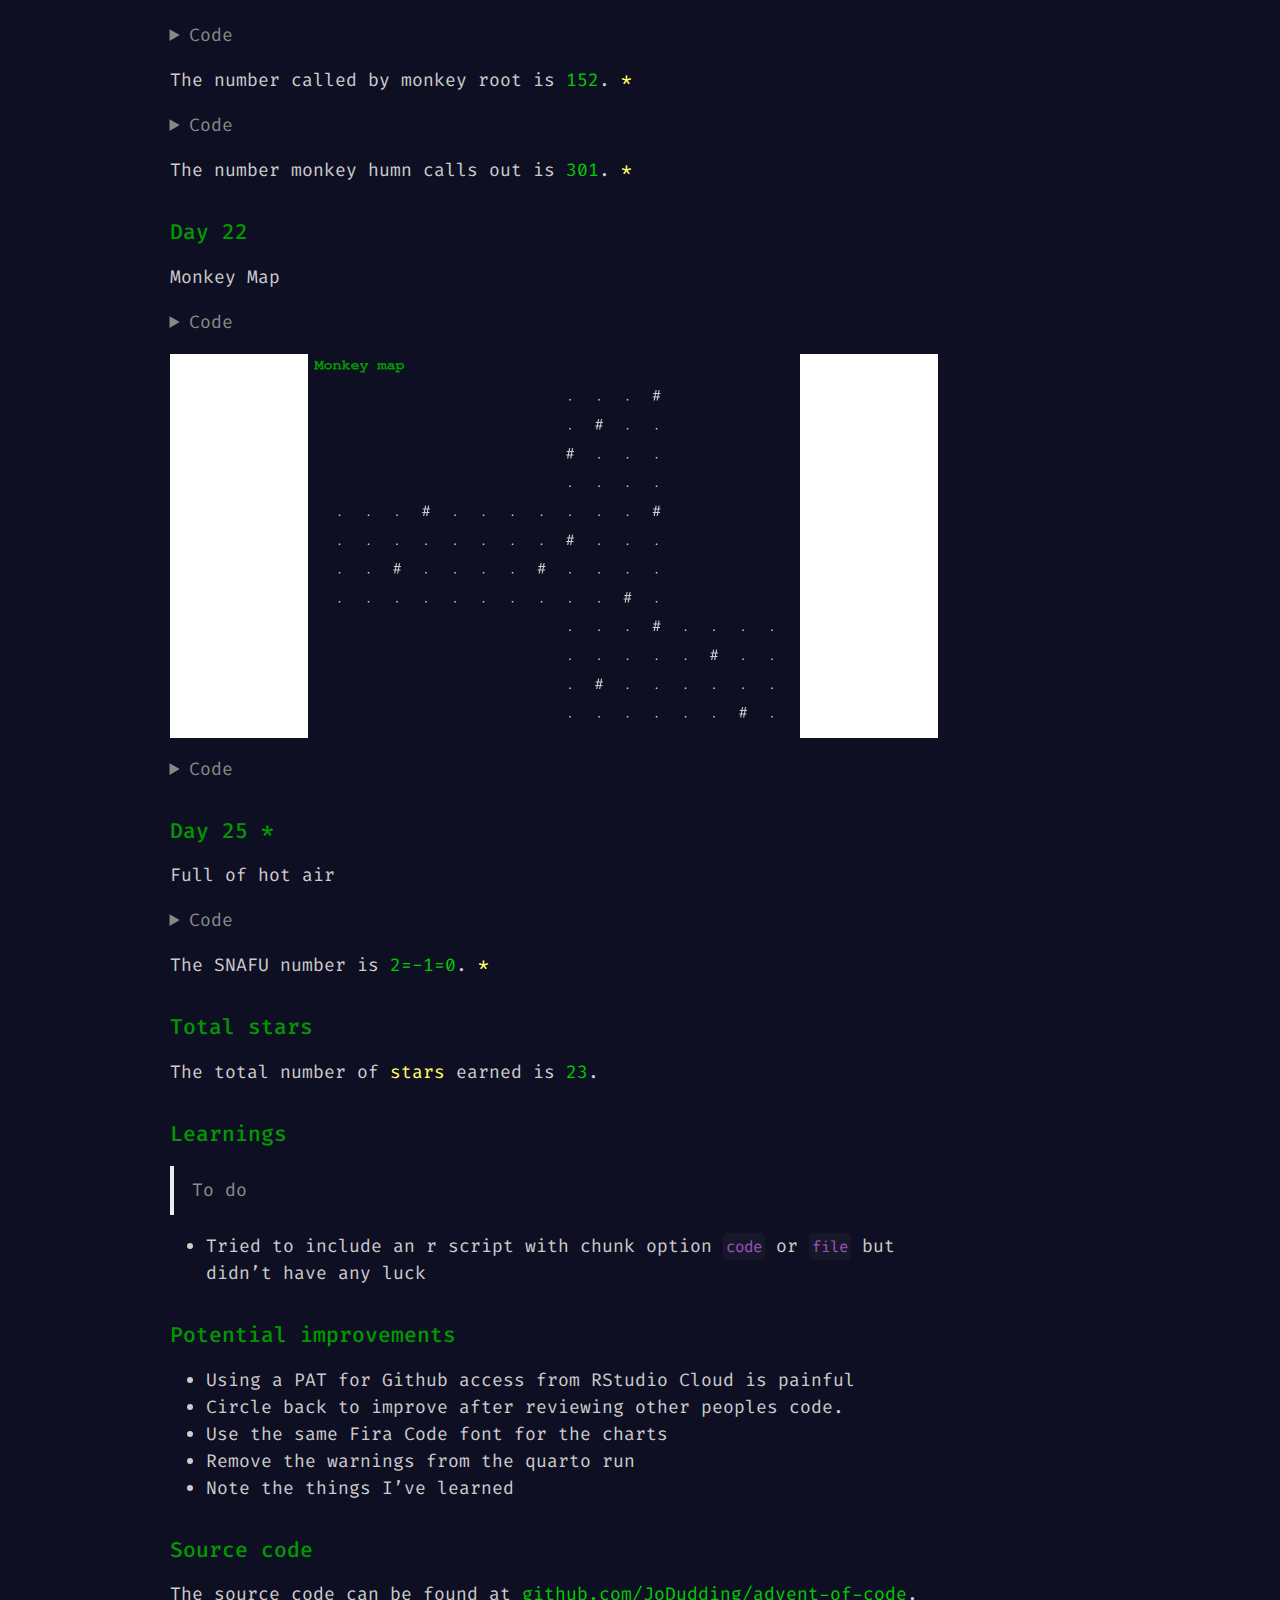
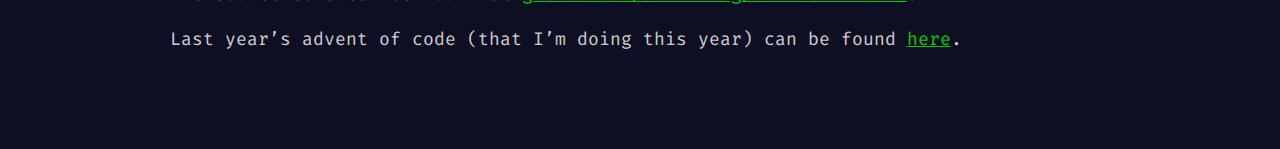
==== commit 3cc60e40: "fix star count" ====
--- a/index.html
+++ b/index.html
@@ -1787,7 +1787,9 @@
 <span id="cb37-206"><a href="#cb37-206" aria-hidden="true" tabindex="-1"></a><span class="co"># end loop</span></span>
 <span id="cb37-207"><a href="#cb37-207" aria-hidden="true" tabindex="-1"></a>}</span>
 <span id="cb37-208"><a href="#cb37-208" aria-hidden="true" tabindex="-1"></a></span>
-<span id="cb37-209"><a href="#cb37-209" aria-hidden="true" tabindex="-1"></a>humn <span class="ot">&lt;-</span> <span class="fu">eval</span>(<span class="fu">parse</span>(<span class="at">text =</span> calc_string))</span></code><button title="Copy to Clipboard" class="code-copy-button"><i class="bi"></i></button></pre></div>
+<span id="cb37-209"><a href="#cb37-209" aria-hidden="true" tabindex="-1"></a>humn <span class="ot">&lt;-</span> <span class="fu">eval</span>(<span class="fu">parse</span>(<span class="at">text =</span> calc_string))</span>
+<span id="cb37-210"><a href="#cb37-210" aria-hidden="true" tabindex="-1"></a></span>
+<span id="cb37-211"><a href="#cb37-211" aria-hidden="true" tabindex="-1"></a>stars <span class="ot">&lt;-</span> stars <span class="sc">+</span> <span class="dv">1</span></span></code><button title="Copy to Clipboard" class="code-copy-button"><i class="bi"></i></button></pre></div>
 </details>
 </div>
 <p>The number monkey humn calls out is <span class="aoc-green">301</span>. <span class="aoc-yellow">*</span></p>
@@ -1930,14 +1932,16 @@
 <span id="cb40-53"><a href="#cb40-53" aria-hidden="true" tabindex="-1"></a>    <span class="fu">pull</span>(code)</span>
 <span id="cb40-54"><a href="#cb40-54" aria-hidden="true" tabindex="-1"></a></span>
 <span id="cb40-55"><a href="#cb40-55" aria-hidden="true" tabindex="-1"></a>  track_it <span class="ot">&lt;-</span> <span class="fu">c</span>(track_it, code)</span>
-<span id="cb40-56"><a href="#cb40-56" aria-hidden="true" tabindex="-1"></a>}</span></code><button title="Copy to Clipboard" class="code-copy-button"><i class="bi"></i></button></pre></div>
+<span id="cb40-56"><a href="#cb40-56" aria-hidden="true" tabindex="-1"></a>}</span>
+<span id="cb40-57"><a href="#cb40-57" aria-hidden="true" tabindex="-1"></a></span>
+<span id="cb40-58"><a href="#cb40-58" aria-hidden="true" tabindex="-1"></a>stars <span class="ot">&lt;-</span> stars <span class="sc">+</span> <span class="dv">1</span></span></code><button title="Copy to Clipboard" class="code-copy-button"><i class="bi"></i></button></pre></div>
 </details>
 </div>
 <p>The SNAFU number is <span class="aoc-green">2=-1=0</span>. <span class="aoc-yellow">*</span></p>
 </section>
 <section id="total-stars" class="level1">
 <h1>Total stars</h1>
-<p>The total number of <span class="aoc-yellow">stars</span> earned is <span class="aoc-green">21</span>.</p>
+<p>The total number of <span class="aoc-yellow">stars</span> earned is <span class="aoc-green">23</span>.</p>
 </section>
 <section id="learnings" class="level1">
 <h1>Learnings</h1>
